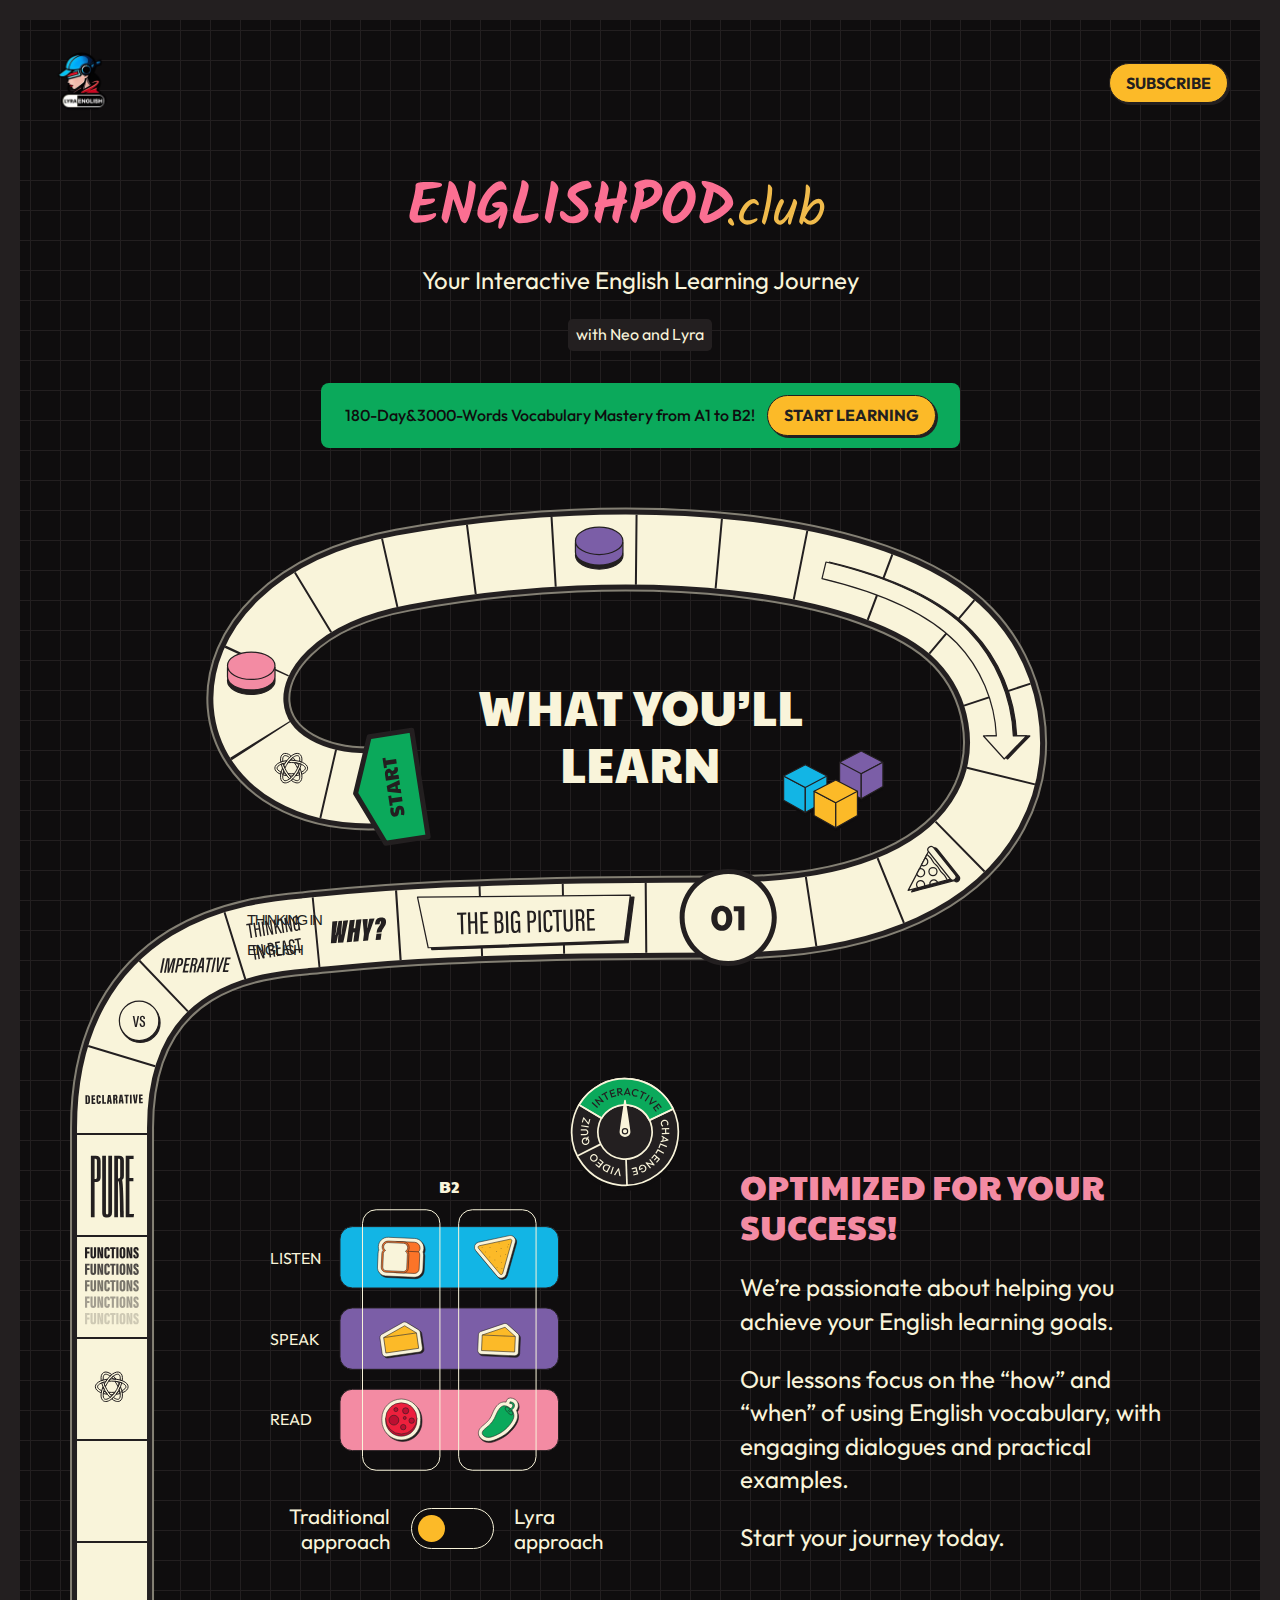
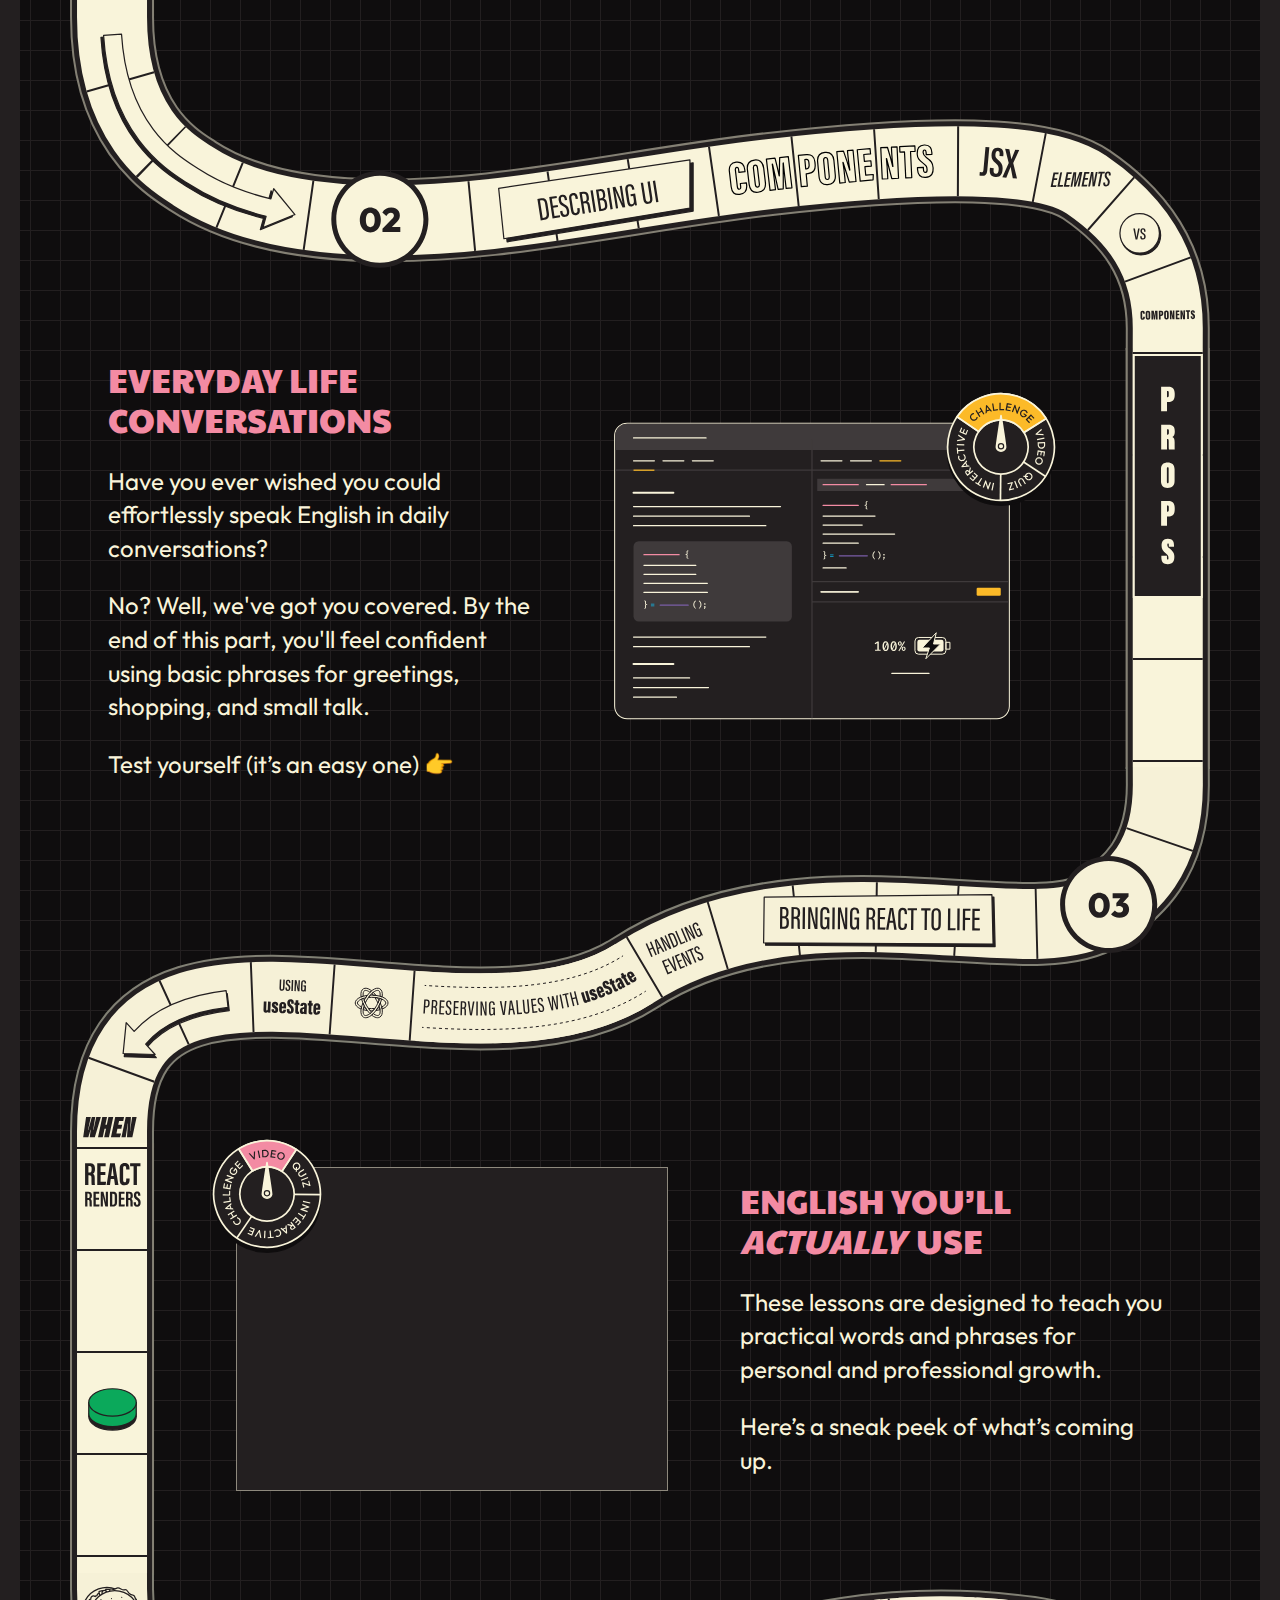
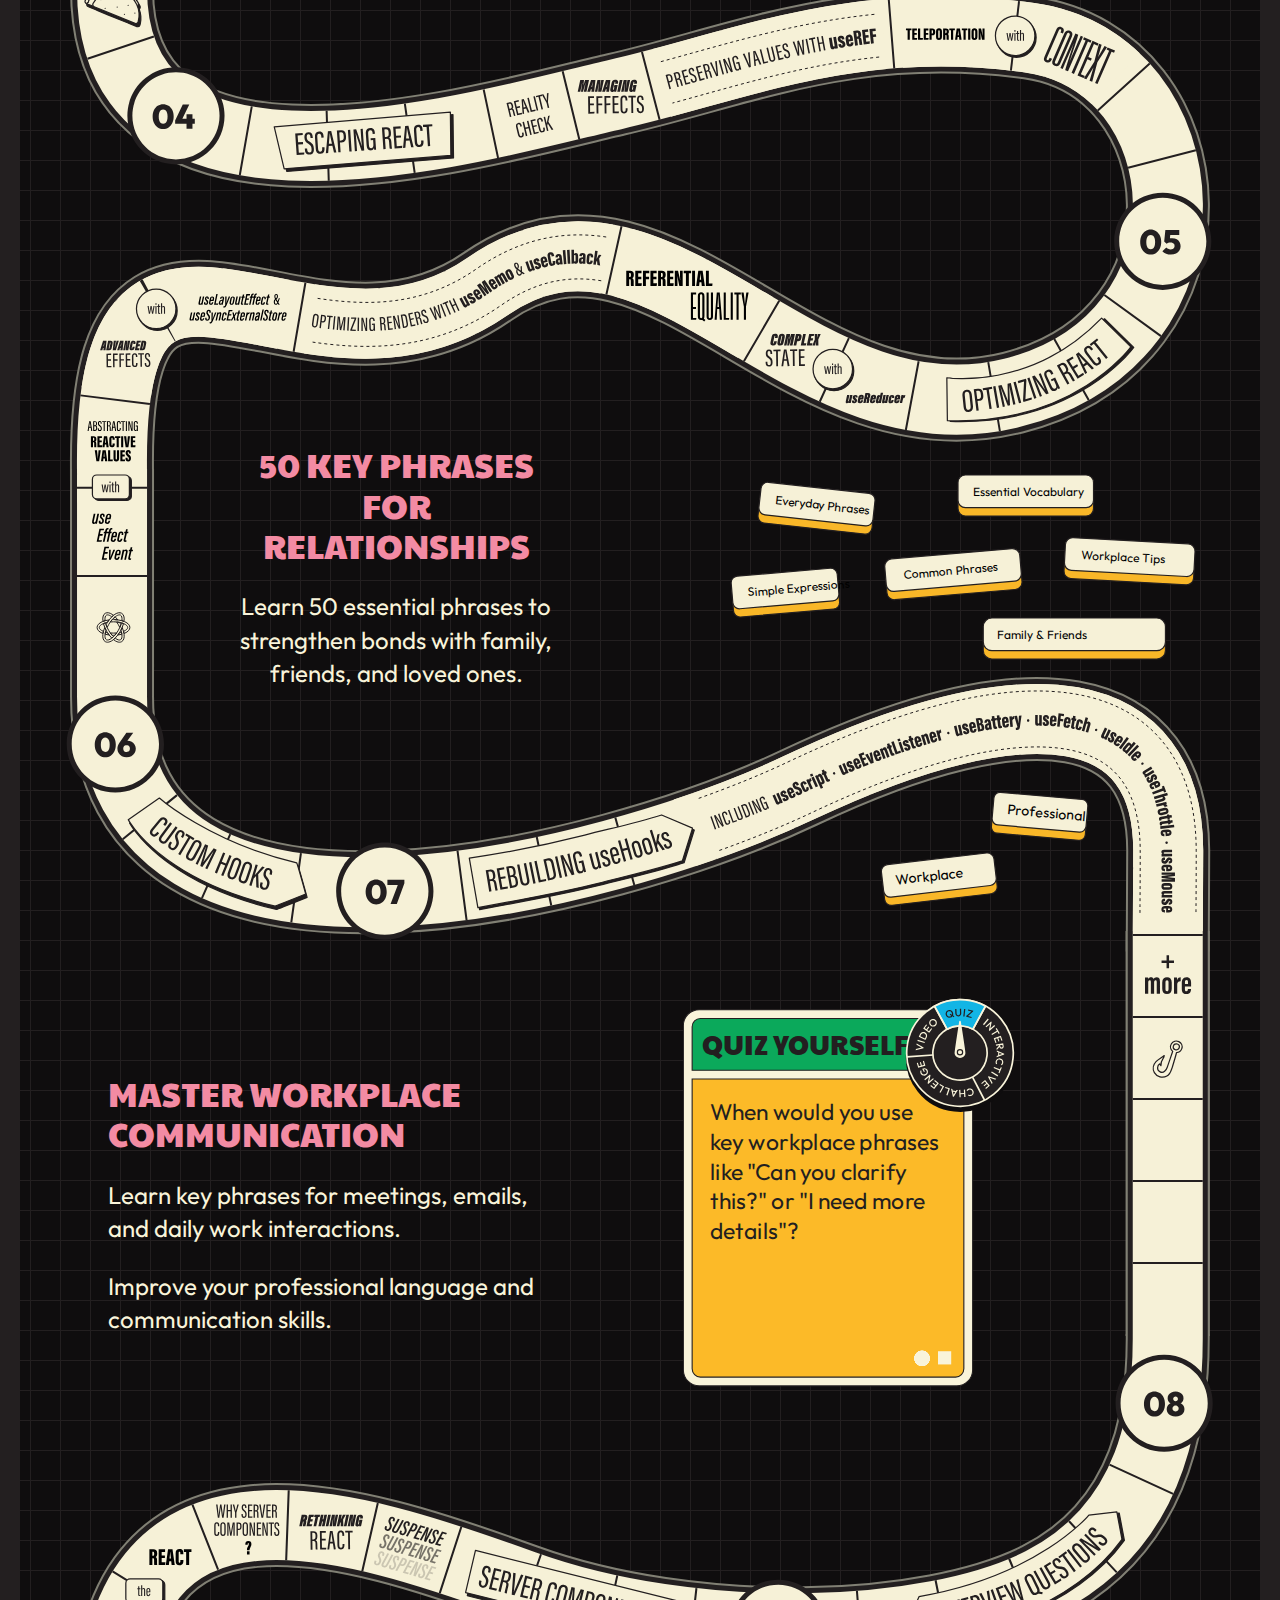
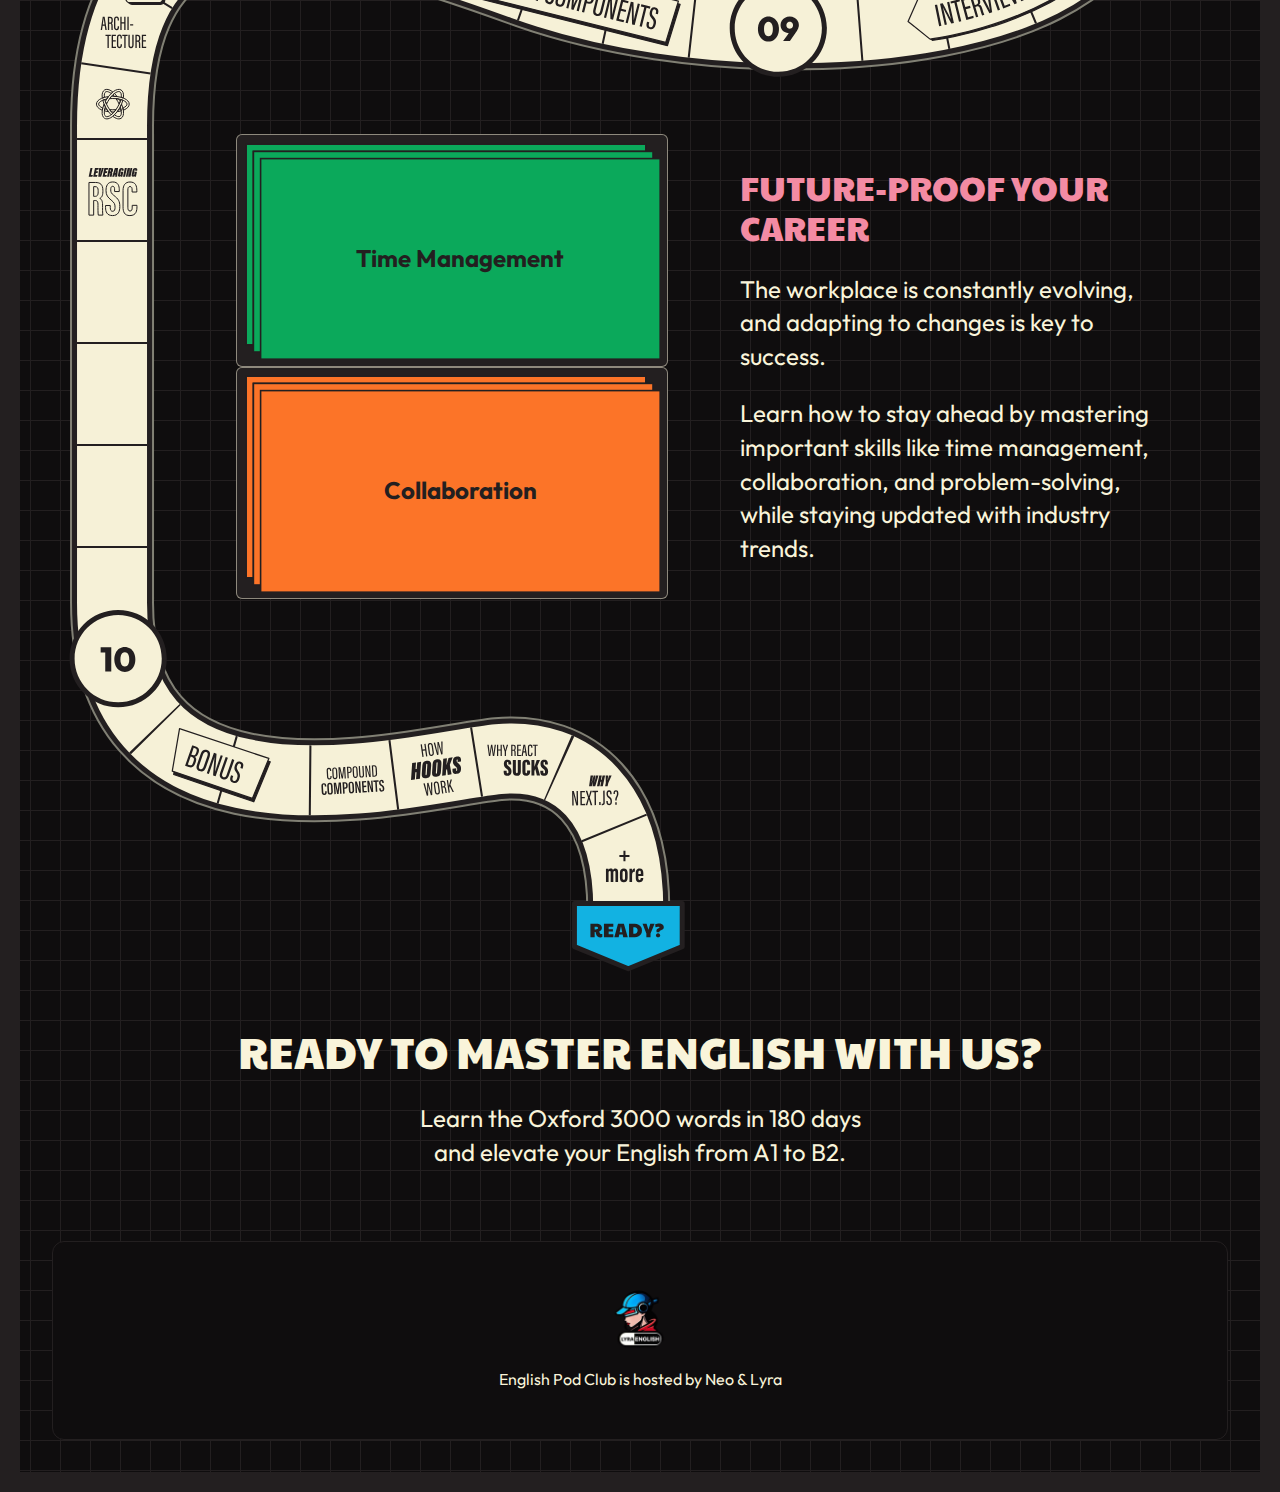
==== index.html @ ef5af6c0 "think in eng" ====
<!DOCTYPE html>
<html lang="en">

<head>
  <title>Oxford 3000 Words Learning Journey with Neo and Lyra</title>
  <meta charset="UTF-8">
  <meta name="viewport" content="width=device-width">
  <meta name="generator" content="Astro v2.10.7">
  <meta name="description"
    content="Learn the Oxford 3000 most common words through engaging storytelling with Neo and Lyra. From A1 to B2, master English through personal growth and relationship narratives.">
  <meta name="author" content="English Learning Podcast">
  <!-- Facebook / OG -->
  <meta property="og:type" content="website">
  <meta property="og:url" content="https://englishpod.club/">
  <meta property="og:title" content="Oxford 3000 Words Journey - English Learning Podcast">
  <meta property="og:description"
    content="Embark on a 180-day English learning adventure. Master vocabulary through captivating stories and dialogues.">
  <meta property="og:image" content="https://englishpod.club/og-image.jpg">
  <!-- Twitter -->
  <meta name="twitter:card" content="summary_large_image">
  <meta name="twitter:url" content="https://englishpod.club/">
  <meta name="twitter:title" content="Oxford 3000 Words Journey - English Learning Podcast">
  <meta name="twitter:description"
    content="Embark on a 180-day English learning adventure. Master vocabulary through captivating stories and dialogues.">
  <meta name="twitter:image" content="https://englishpod.club/og-image.jpg">
  <meta name="twitter:site" content="@NeoEHub">
  <meta name="twitter:creator" content="@NeoEHub">

  <link rel="icon" href="favicon.png">
  <link rel="canonical" href="index.html">

  <link rel="preload" href="fonts/outfit-v4-latin-regular.woff2" as="font" crossorigin="anonymous">
  <link rel="preload" href="fonts/outfit-v4-latin-500.woff2" as="font" crossorigin="anonymous">
  <link rel="preload" href="fonts/outfit-v4-latin-700.woff2" as="font" crossorigin="anonymous">
  <link rel="preload" href="fonts/outfit-v4-latin-900.woff2" as="font" crossorigin="anonymous">
  <link rel="preload" href="fonts/paytone-one-v16-latin-regular.woff2" as="font" crossorigin="anonymous">

  <script defer src="stats/js/script.js" data-api="/stats/api/event" data-domain="react.gg"></script>
  <script defer>
    !(function (e, t, n, s, u, a) {
      e.twq ||
        ((s = e.twq =
          function () {
            s.exe ? s.exe.apply(s, arguments) : s.queue.push(arguments);
          }),
          (s.version = "1.1"),
          (s.queue = []),
          (u = t.createElement(n)),
          (u.async = !0),
          (u.src = "https://static.ads-twitter.com/uwt.js"),
          (a = t.getElementsByTagName(n)[0]),
          a.parentNode.insertBefore(u, a));
    })(window, document, "script");
    twq("config", "oeora");
  </script>
  <script defer>
    !(function (f, b, e, v, n, t, s) {
      if (f.fbq) return;
      n = f.fbq = function () {
        n.callMethod
          ? n.callMethod.apply(n, arguments)
          : n.queue.push(arguments);
      };
      if (!f._fbq) f._fbq = n;
      n.push = n;
      n.loaded = !0;
      n.version = "2.0";
      n.queue = [];
      t = b.createElement(e);
      t.async = !0;
      t.src = v;
      s = b.getElementsByTagName(e)[0];
      s.parentNode.insertBefore(t, s);
    })(
      window,
      document,
      "script",
      "https://connect.facebook.net/en_US/fbevents.js"
    );
    fbq("init", "631271372233414");
    fbq("track", "PageView");
  </script>
  <noscript>
    <img height="1" width="1" style="display:none"
      src="https://www.facebook.com/tr?id=631271372233414&ev=PageView&noscript=1">
  </noscript>
  <link rel="stylesheet" href="_astro/404.0b585917.css" />
  <link rel="stylesheet" href="_astro/index.00b78e37.css" />
  <link rel="stylesheet" href="_astro/404.3850a71d.css" />
  <link rel="stylesheet" href="_astro/e.df83c7f0.css" />
  <link rel="stylesheet" href="_astro/e.76d4b0d1.css" />
  <link rel="stylesheet" href="_astro/e.aad53ff8.css" />
  <link rel="stylesheet" href="_astro/e.c73ecf5f.css" />
  <link rel="stylesheet" href="_astro/e.50eeb716.css" />
</head>

<body>

  <nav class="nav-main astro-LTBHV4OT">
    <a href="https://englishpod.club" class="logo podcast-logo image astro-LTBHV4OT astro-TVRURPNS">
      <img src="img/logo.png" width="62" height="62" alt="123" class="astro-TVRURPNS">
    </a>
    <a class="button small yellow astro-LTBHV4OT astro-VNZLVQNM"
      href="https://youtube.com/@daily_english_podcast?si=_vynfMmVRG-aw3g4">Subscribe</a>
  </nav>

  <header class="hero astro-IQQ5RAKT">
    <img src="img/englishpod-logo.svg" width="464" height="85" alt="English Pod Club" class="astro-IQQ5RAKT">
    <h1 class="astro-IQQ5RAKT">Your Interactive English Learning Journey</h1>
    <small class="byline astro-IQQ5RAKT">with Neo and Lyra</small>
    <div class="register astro-IQQ5RAKT">
      <small class="astro-IQQ5RAKT">180-Day&3000-Words Vocabulary Mastery from A1 to B2!</small>
      <a class="button small yellow astro-IQQ5RAKT astro-VNZLVQNM"
        href="https://youtube.com/@daily_english_podcast?si=_vynfMmVRG-aw3g4">Start Learning</a>
    </div>
  </header>


  <div class="floating-pieces astro-IQQ5RAKT">
    <div class="floater astro-IQQ5RAKT">
      <svg xmlns="http://www.w3.org/2000/svg" class="floating-piece astro-IQQ5RAKT astro-RBJA552N" viewBox="0 0 50 40">
        <g fill="var(--blue)" stroke="#231f20" stroke-linejoin="round" stroke-width="1.23" class="astro-RBJA552N">
          <path
            d="M48.75 26.05c0 7.13-10.63 12.9-23.75 12.9S1.25 33.18 1.25 26.05v-9.66S15.16 17.96 25 17.96s23.75-1.57 23.75-1.57v9.66Z"
            class="astro-RBJA552N"></path>
          <ellipse cx="25" cy="14.73" rx="23.75" ry="13.68" class="astro-RBJA552N"></ellipse>
        </g>
      </svg>
    </div>
    <div class="floater astro-IQQ5RAKT">
      <svg xmlns="http://www.w3.org/2000/svg" class="floating-piece astro-IQQ5RAKT astro-RBJA552N" viewBox="0 0 50 40">
        <g fill="var(--green)" stroke="#231f20" stroke-linejoin="round" stroke-width="1.23" class="astro-RBJA552N">
          <path
            d="M48.75 26.05c0 7.13-10.63 12.9-23.75 12.9S1.25 33.18 1.25 26.05v-9.66S15.16 17.96 25 17.96s23.75-1.57 23.75-1.57v9.66Z"
            class="astro-RBJA552N"></path>
          <ellipse cx="25" cy="14.73" rx="23.75" ry="13.68" class="astro-RBJA552N"></ellipse>
        </g>
      </svg>
    </div>
    <div class="floater astro-IQQ5RAKT">
      <svg xmlns="http://www.w3.org/2000/svg" class="floating-piece astro-IQQ5RAKT astro-RBJA552N" viewBox="0 0 50 40">
        <g fill="var(--yellow)" stroke="#231f20" stroke-linejoin="round" stroke-width="1.23" class="astro-RBJA552N">
          <path
            d="M48.75 26.05c0 7.13-10.63 12.9-23.75 12.9S1.25 33.18 1.25 26.05v-9.66S15.16 17.96 25 17.96s23.75-1.57 23.75-1.57v9.66Z"
            class="astro-RBJA552N"></path>
          <ellipse cx="25" cy="14.73" rx="23.75" ry="13.68" class="astro-RBJA552N"></ellipse>
        </g>
      </svg>
    </div>
    <div class="floater astro-IQQ5RAKT">
      <svg xmlns="http://www.w3.org/2000/svg" class="floating-piece astro-IQQ5RAKT astro-RBJA552N" viewBox="0 0 50 40">
        <g fill="var(--purple)" stroke="#231f20" stroke-linejoin="round" stroke-width="1.23" class="astro-RBJA552N">
          <path
            d="M48.75 26.05c0 7.13-10.63 12.9-23.75 12.9S1.25 33.18 1.25 26.05v-9.66S15.16 17.96 25 17.96s23.75-1.57 23.75-1.57v9.66Z"
            class="astro-RBJA552N"></path>
          <ellipse cx="25" cy="14.73" rx="23.75" ry="13.68" class="astro-RBJA552N"></ellipse>
        </g>
      </svg>
    </div>
    <div class="floater astro-IQQ5RAKT">
      <svg xmlns="http://www.w3.org/2000/svg" class="floating-piece astro-IQQ5RAKT astro-RBJA552N" viewBox="0 0 50 40">
        <g fill="var(--pink)" stroke="#231f20" stroke-linejoin="round" stroke-width="1.23" class="astro-RBJA552N">
          <path
            d="M48.75 26.05c0 7.13-10.63 12.9-23.75 12.9S1.25 33.18 1.25 26.05v-9.66S15.16 17.96 25 17.96s23.75-1.57 23.75-1.57v9.66Z"
            class="astro-RBJA552N"></path>
          <ellipse cx="25" cy="14.73" rx="23.75" ry="13.68" class="astro-RBJA552N"></ellipse>
        </g>
      </svg>
    </div>
    <div class="floater astro-IQQ5RAKT">
      <svg xmlns="http://www.w3.org/2000/svg" class="floating-piece astro-IQQ5RAKT astro-RBJA552N" viewBox="0 0 50 40">
        <g fill="var(--orange)" stroke="#231f20" stroke-linejoin="round" stroke-width="1.23" class="astro-RBJA552N">
          <path
            d="M48.75 26.05c0 7.13-10.63 12.9-23.75 12.9S1.25 33.18 1.25 26.05v-9.66S15.16 17.96 25 17.96s23.75-1.57 23.75-1.57v9.66Z"
            class="astro-RBJA552N"></path>
          <ellipse cx="25" cy="14.73" rx="23.75" ry="13.68" class="astro-RBJA552N"></ellipse>
        </g>
      </svg>
    </div>
  </div>
  
  <section class="board-game astro-SZDJJ2GI">
    <div class="board-section board-01 astro-SZDJJ2GI">
      <svg xmlns="http://www.w3.org/2000/svg" viewBox="0 0 1166 716" role="img"
        aria-labelledby="board-01-title board-01-desc">
        <g class="beige_stroke">
          <path fill="none" stroke="#848074" stroke-miterlimit="10" stroke-width="84"
            d="M55.02 678.9v-10.02c0-179 147-190.61 193.6-194.65 46.6-4.04 123.39-15.83 422-15.83s317.66-194.63 235.24-280.28c-82.42-85.66-330.6-109.35-559.81-67.08-219.92 40.55-194.35 246.89 7.09 214.89" />
        </g>
        <g class="charcoal_outline">
          <path fill="none" stroke="#231f20" stroke-miterlimit="10" stroke-width="80"
            d="M55.02 678.9v-10.02c0-179 147-190.61 193.6-194.65 46.6-4.04 123.39-15.83 422-15.83s317.66-194.63 235.24-280.28c-82.42-85.66-330.6-109.35-559.81-67.08-219.92 40.55-194.35 246.89 7.09 214.89" />
        </g>
        <g class="beige_path">
          <path fill="none" stroke="#f9f4da" stroke-miterlimit="10" stroke-width="70"
            d="M55.02 678.9v-10.02c0-179 147-190.61 193.6-194.65 46.6-4.04 123.39-15.83 422-15.83s317.66-194.63 235.24-280.28c-82.42-85.66-330.6-109.35-559.81-67.08-219.92 40.55-194.35 246.89 7.09 214.89" />
        </g>
        <g class="game_lines">
          <g fill="none" stroke="#231f20" stroke-miterlimit="10" stroke-width="70">
            <path d="M55.02 678.9v-1" />
            <path stroke-dasharray="0 0 2.01 80.58"
              d="M64.38 598.18c33.09-111.66 144.74-120.52 184.24-123.95 46.6-4.04 123.39-15.83 422-15.83s317.66-194.63 235.24-280.28c-82.42-85.66-330.6-109.35-559.81-67.08-203.92 37.6-196.77 217.76-34.04 218.25" />
            <path d="M352.15 326.09c.33-.05.66-.1.99-.16" />
          </g>
        </g>
        <g class="game_stuff">
          <path fill="#0ba95b" stroke="#231f20" stroke-linejoin="round" stroke-width="5"
            d="m328.66 384.25-30.05-49.89 13.59-56.64 42.54-6.57 16.46 106.53-42.54 6.57z" />
          <g class="game-piece">
            <g class="shadow">
              <ellipse cx="194.25" cy="221.75" fill="#231f20" stroke="#231f20" stroke-linejoin="round"
                stroke-width="1.23" rx="23.75" ry="13.68" />
            </g>
            <g class="body" fill="#f38ba3" stroke="#231f20" stroke-linejoin="round" stroke-width="1.23">
              <path
                d="M218 218.07c0 7.13-10.63 12.9-23.75 12.9s-23.75-5.78-23.75-12.9v-9.66s13.91 1.57 23.75 1.57 23.75-1.57 23.75-1.57v9.66Z" />
              <ellipse cx="194.25" cy="206.75" rx="23.75" ry="13.68" />
            </g>
          </g>
          <g class="game-piece-2">
            <g class="shadow-2">
              <ellipse cx="542.24" cy="96.36" fill="#231f20" stroke="#231f20" stroke-linejoin="round"
                stroke-width="1.23" rx="23.75" ry="13.68" />
            </g>
            <g class="body-2" fill="#7b5ea7" stroke="#231f20" stroke-linejoin="round" stroke-width="1.23">
              <path
                d="M565.93 93.22c0 7.13-10.63 12.9-23.75 12.9s-23.75-5.78-23.75-12.9v-9.66s13.91 1.57 23.75 1.57 23.75-1.57 23.75-1.57v9.66Z" />
              <ellipse cx="542.18" cy="81.9" rx="23.75" ry="13.68" />
            </g>
          </g>
          <g fill="#231f20">
            <path
              d="m346.97 356.22-3.12-.51c.27-1.39.33-2.6.17-3.63-.09-.56-.22-.96-.39-1.21-.17-.24-.4-.34-.66-.3-.18.03-.33.12-.44.28-.11.16-.22.46-.32.91s-.21 1.11-.32 1.99c-.15 1.08-.53 1.96-1.14 2.64a3.74 3.74 0 0 1-2.27 1.23c-1.41.21-2.54-.09-3.4-.9-.86-.82-1.41-2.01-1.65-3.58-.12-.82-.16-1.64-.11-2.45.05-.82.2-1.56.44-2.22l3.05.59c-.13.75-.21 1.4-.24 1.95s0 1.07.07 1.57c.13.84.42 1.23.88 1.16.23-.04.4-.2.52-.5s.23-.89.34-1.79c.15-1.4.54-2.5 1.17-3.3.63-.8 1.46-1.28 2.48-1.44 1.42-.22 2.58.08 3.48.88.9.8 1.49 2.11 1.76 3.91.27 1.8.17 3.37-.3 4.71ZM335.27 343.81l.42 2.74-2.91.44-1.52-9.95 2.91-.44.42 2.74 10.27-1.57.68 4.47-10.27 1.57ZM330.6 332.75l-.89-5.83 12.61-5.82.69 4.5-2.45.88.52 3.41 2.62.17.66 4.31-13.74-1.63Zm7.66-5.44-5.58 2.12 5.97.42-.39-2.55ZM338.25 314.72l-1.9.78.14.9 5-.76.64 4.2-13.19 2.01-.89-5.81c-.17-1.1-.15-2.09.05-2.98s.56-1.61 1.07-2.15c.52-.55 1.16-.88 1.93-1 .86-.13 1.61-.03 2.25.29.65.33 1.22.9 1.72 1.71.47-.16.9-.33 1.28-.51.46-.23.77-.49.92-.79s.19-.7.11-1.21c-.03-.18-.1-.46-.21-.83l3.12-.48c.32.57.53 1.14.61 1.71.37 2.4-.52 4.04-2.66 4.92Zm-4.56 1.36c-.14-.95-.35-1.6-.62-1.96-.27-.36-.66-.5-1.17-.42-.43.07-.73.28-.88.62s-.17.87-.07 1.56l.2 1.32 2.65-.4-.11-.73ZM329.5 305.97l.42 2.74-2.91.44-1.52-9.95 2.91-.44.42 2.74 10.27-1.57.68 4.47-10.27 1.57Z" />
          </g>
          <g stroke-linejoin="round" stroke-width="1.23">
            <g fill="#0f0d0e" stroke="#0f0d0e">
              <path d="m727.54 320.98 20.76 11.03v23.94l-20.76-11.81v-23.16z" />
              <path
                d="m748.3 310.17-20.76 10.81 20.76 11.03 20.75-11.03-20.75-10.81zM769.05 320.98v23.16l-20.75 11.81v-23.94l20.75-11.03z" />
            </g>
            <g fill="#12b5e5" stroke="#231f20">
              <path d="m726.62 317.01 21.68 11.52v25.01l-21.68-12.34v-24.19z" />
              <path
                d="m748.3 305.72-21.68 11.29 21.68 11.52 21.67-11.52-21.67-11.29zM769.97 317.01v24.19l-21.67 12.34v-25.01l21.67-11.52z" />
            </g>
          </g>
          <g stroke-linejoin="round" stroke-width="1.23">
            <g fill="#0f0d0e" stroke="#0f0d0e">
              <path d="m783.48 307.27 20.76 11.02v23.95l-20.76-11.81v-23.16z" />
              <path
                d="m804.24 296.45-20.76 10.82 20.76 11.02 20.75-11.02-20.75-10.82zM824.99 307.27v23.16l-20.75 11.81v-23.95l20.75-11.02z" />
            </g>
            <g fill="#7b5ea7" stroke="#231f20">
              <path
                d="m782.56 303.3 21.68 11.52v25l-21.68-12.33V303.3zM804.24 292l-21.68 11.3 21.68 11.52 21.67-11.52-21.67-11.3z" />
              <path d="M825.91 303.3v24.19l-21.67 12.33v-25l21.67-11.52z" />
            </g>
          </g>
          <g stroke-linejoin="round" stroke-width="1.23">
            <g fill="#0f0d0e" stroke="#0f0d0e">
              <path
                d="m758.02 336.22 20.75 11.02v23.95l-20.75-11.81v-23.16zM778.77 325.4l-20.75 10.82 20.75 11.02 20.75-11.02-20.75-10.82z" />
              <path d="M799.52 336.22v23.16l-20.75 11.81v-23.95l20.75-11.02z" />
            </g>
            <g fill="#fcba28" stroke="#231f20">
              <path d="m757.09 332.25 21.68 11.51v25.01l-21.68-12.33v-24.19z" />
              <path
                d="m778.77 320.95-21.68 11.3 21.68 11.51 21.68-11.51-21.68-11.3zM800.45 332.25v24.19l-21.68 12.33v-25.01l21.68-11.51z" />
            </g>
          </g>
          <g stroke="#231f20" stroke-linejoin="round" stroke-width="1.23">
            <path fill="#231f20"
              d="m901.97 417.38-21.74-27.28a3.22 3.22 0 0 0-4.54-.51c-1.33 1.06-1.58 2.94-.66 4.32l-3.01 5.85-7.1 13.56-1.63 3.11-8.62 16.47 9.85-2.64 6.03-1.61 5.79-1.55 20.77-5.49a3.234 3.234 0 0 0 4.36.32 3.22 3.22 0 0 0 .51-4.54Z" />
            <g fill="#f9f4da">
              <path d="m868.49 398.32 4.39-8.52 23.61 29.62-9.36 2.41-18.64-23.51z" />
              <rect width="41.35" height="6.47" x="864.37" y="401.09" rx="3.23" ry="3.23"
                transform="rotate(51.45 884.985 404.257)" />
              <path
                d="m851.14 431.46 38.42-10.29.06-.03s.01 0 .02-.01l.04-.02c.01 0 .01-.01.02-.02l.03-.02.02-.02s.02-.01.03-.02c0-.01.01-.01.02-.02 0 0 .02-.02.02-.03l.02-.02s.01-.02.02-.03c0 0 0-.02.01-.02 0 0 .01-.02.02-.03 0-.01 0-.02.01-.03 0 0 0-.02.01-.03v-.03s.02-.02.02-.04v-.01a.61.61 0 0 0-.06-.4l-.83-1.67c-.81-1.63-1.95-3.07-3.36-4.22a13.28 13.28 0 0 1-3.51-4.4c-.81-1.63-1.95-3.07-3.36-4.22a13.28 13.28 0 0 1-3.51-4.4c-.81-1.63-1.95-3.07-3.36-4.22l-1.42-1.17a.621.621 0 0 0-.39-.14h-.2s-.02 0-.03.01c-.01 0-.02 0-.03.01s-.02.01-.03.02c-.01 0-.02 0-.02.01s-.02.01-.03.02l-.02.02-.03.02-.02.02-.03.03s-.01 0-.01.01c-.01.02-.03.03-.04.05l-18.47 35.29Z" />
              <circle cx="875.97" cy="412.59" r="4.04" />
              <path
                d="M879.94 422.45a4.04 4.04 0 0 0-5.68-.64c-1.2.95-1.69 2.45-1.44 3.85l7.75-2.07c-.15-.4-.34-.79-.62-1.14ZM866.74 423.21c-1.39-1.75-3.94-2.03-5.68-.64s-2.03 3.94-.64 5.68c.17.22.36.41.57.58l6.38-1.71c.47-1.28.29-2.77-.62-3.91ZM866.11 416.89a4.04 4.04 0 0 0 .64-5.68 4.043 4.043 0 0 0-4.3-1.35l-2.69 5.13c.15.44.36.88.67 1.26a4.04 4.04 0 0 0 5.68.64ZM868.16 398.95l-3.71 7.08c1.43.99 3.38.99 4.81-.15a4.04 4.04 0 0 0 .64-5.68c-.47-.59-1.08-1-1.74-1.25Z" />
            </g>
          </g>
          <g class="number">
            <g>
              <circle cx="671.19" cy="458.49" r="46.08" fill="#f9f4da" />
              <path fill="#231f20"
                d="M671.19 414.92c24.07 0 43.58 19.51 43.58 43.58s-19.51 43.58-43.58 43.58-43.58-19.51-43.58-43.58 19.51-43.58 43.58-43.58m0-5c-26.79 0-48.58 21.79-48.58 48.58s21.79 48.58 48.58 48.58 48.58-21.79 48.58-48.58-21.79-48.58-48.58-48.58Z" />
            </g>
            <g fill="#231f20">
              <path
                d="M664.84 471.74c-2.02 0-3.83-.53-5.43-1.6s-2.86-2.54-3.76-4.43c-.91-1.88-1.36-4.05-1.36-6.51s.45-4.61 1.35-6.47c.9-1.86 2.14-3.32 3.73-4.38 1.59-1.06 3.38-1.58 5.38-1.58s3.87.53 5.47 1.58c1.6 1.06 2.85 2.52 3.75 4.39.9 1.87 1.35 4.04 1.35 6.49s-.45 4.65-1.35 6.52c-.9 1.87-2.14 3.34-3.73 4.39-1.59 1.06-3.38 1.58-5.38 1.58Zm-.03-5.31c.91 0 1.69-.27 2.35-.8.66-.53 1.16-1.35 1.52-2.44s.53-2.41.53-3.95-.18-2.82-.53-3.9c-.35-1.08-.86-1.89-1.52-2.44s-1.45-.82-2.38-.82-1.69.27-2.35.8c-.66.53-1.16 1.33-1.52 2.4-.35 1.07-.53 2.37-.53 3.92s.18 2.86.53 3.95c.35 1.09.86 1.91 1.52 2.45.66.54 1.45.82 2.38.82ZM676.76 452.25v-5.08h10.29v5.08h-10.29Zm4.6 19.08v-24.15h6.03v24.15h-6.03Z" />
            </g>
          </g>
          <g>
            <path fill="#231f20" stroke="#231f20" stroke-linejoin="round" stroke-width="1.23"
              d="m571.14 483.62-196.3 7.11-10.68-50.6 212.83-1.97-5.85 45.46z" />
            <path fill="#f9f4da" stroke="#231f20" stroke-linejoin="round" stroke-width="1.23"
              d="m567.49 481.64-196.29 7.11-10.69-50.59 212.84-1.98-5.86 45.46z" />
            <g fill="#231f20">
              <path
                d="m403.58 455.76-3.51.1-.06-2.14 9.32-.26.06 2.14-3.49.1.55 19.57-2.31.06-.55-19.57ZM410.84 453.41l2.31-.06.25 9 4.52-.13-.25-9 2.31-.06.61 21.71-2.31.06-.3-10.59-4.52.13.3 10.59-2.31.06-.61-21.71ZM430.67 464.07l-4.87.14.23 8.39 5.53-.15-.25 2.13-7.53.21-.61-21.71 7.46-.21.06 2.14-5.15.14.19 6.94 4.87-.14.06 2.12ZM437.29 452.68l3.78-.11c3.37-.09 4.69 1.64 4.77 4.59l.03.98c.09 3.05-.82 4.01-1.89 4.45 1.19.34 2.5 1.33 2.58 4.29l.04 1.6c.11 3.78-1.15 5.7-4.85 5.8l-3.85.11-.61-21.71Zm3.94 9.08c1.94-.05 2.51-.86 2.44-3.38l-.03-.97c-.06-1.97-.81-2.92-2.67-2.87l-1.37.04.2 7.23 1.43-.04Zm-1.13 10.62 1.4-.04c2.33-.06 2.88-1.2 2.81-3.84l-.04-1.5c-.07-2.37-.92-3.36-3.01-3.3l-1.39.04.24 8.65ZM450.95 452.29l.61 21.71-2.31.06-.61-21.71 2.31-.06ZM463.44 473.67l-1.83.05c-.07-.35-.17-1.39-.19-1.88-.5 1.62-1.72 2.22-3.13 2.26-3 .08-4.05-2.11-4.15-5.58l-.3-10.86c-.1-3.56 1.28-5.78 4.48-5.87 3.79-.11 4.55 2.55 4.63 5.31l.02.55-2.31.06-.02-.61c-.04-1.52-.27-3.27-2.27-3.21-1.51.04-2.24 1.02-2.17 3.49l.31 11.19c.06 2.14.66 3.49 2.24 3.45 1.99-.06 2.28-1.9 2.2-4.67l-.1-3.46-2.41.07-.06-2.02 4.74-.13.33 11.87ZM470.16 451.76l3.97-.11c3.23-.09 4.81 1.5 4.91 5.01l.04 1.32c.09 3.26-.82 5.7-4.76 5.81l-1.5.04.27 9.58-2.31.06-.61-21.71Zm2.6 10.12 1.29-.04c2.46-.07 2.78-1.59 2.71-3.85l-.03-1.16c-.05-1.76-.48-3.29-2.71-3.22l-1.49.04.23 8.23ZM483.52 451.39l.61 21.71-2.31.06-.61-21.71 2.31-.06ZM495.5 466.55l.02.74c.08 2.76-.33 5.8-4.26 5.91-3.76.1-4.48-2.54-4.57-5.73l-.31-11.04c-.1-3.47 1.34-5.43 4.28-5.52 3.64-.1 4.37 2.47 4.45 5.31l.02.85-2.35.07-.03-1.02c-.05-1.72-.36-3.14-2.07-3.09-1.63.05-2 1.35-1.95 3.26l.31 11.27c.06 2.18.58 3.6 2.21 3.55 1.69-.05 1.96-1.53 1.9-3.57l-.03-.91 2.36-.07ZM499.17 453.09l-3.51.1-.06-2.14 9.32-.26.06 2.14-3.49.1.55 19.57-2.31.06-.55-19.57ZM508.63 450.69l.47 16.88c.05 1.79.71 3 2.34 2.95 1.66-.05 2.2-1.22 2.14-3.06l-.47-16.89 2.33-.06.47 16.81c.09 3.36-1.36 5.23-4.46 5.32-3.01.08-4.57-1.56-4.66-5.01l-.47-16.86 2.31-.06ZM521.19 461.92l.28 10.14-2.31.06-.61-21.71 3.79-.11c3.26-.09 4.91 1.27 5.01 4.86l.03.99c.08 2.95-.92 4.19-2.08 4.63 1.39.47 2.06 1.49 2.14 4.4.05 1.86.12 5.33.4 6.69l-2.25.06c-.31-1.34-.37-5-.41-6.52-.08-2.81-.5-3.6-2.65-3.54l-1.34.04Zm-.05-1.96 1.42-.04c2.06-.06 2.57-1.27 2.51-3.59l-.03-.96c-.06-1.98-.63-3.16-2.8-3.1l-1.31.04.21 7.65ZM537.28 461.09l-4.87.14.23 8.39 5.53-.15-.25 2.13-7.53.21-.61-21.71 7.46-.21.06 2.14-5.15.14.19 6.94 4.87-.14.06 2.12Z" />
            </g>
          </g>
          <!-- THINGING IN ENGLISH -->
          <g fill="#231f20">
            <path
              d="m191.7 466.07-2.31.36-.22-1.41 6.12-.96.22 1.41-2.3.36 2.01 12.86-1.52.24-2.01-12.86ZM196.29 463.91l1.52-.24.93 5.92 2.97-.46-.93-5.92 1.52-.24 2.23 14.27-1.52.24-1.09-6.96-2.97.46 1.09 6.96-1.52.24-2.23-14.27ZM205.92 462.4l2.23 14.27-1.52.24-2.23-14.27 1.52-.24ZM210.27 476.34l-2.23-14.27 1.81-.28c1.18 2.52 4.34 9.69 4.75 10.82h.03c-.38-1.91-.72-3.92-1.09-6.24l-.79-5.03 1.43-.22 2.23 14.27-1.75.27c-1.18-2.56-4.45-10.09-4.9-11.19h-.02c.36 1.71.76 3.98 1.16 6.56l.8 5.09-1.44.23ZM216.3 460.77l1.5-.23 1.08 6.88h.02c.38-1.43 1.39-5.11 1.98-7.36l1.67-.26-1.84 6.09 4.32 8.14-1.65.26-3.43-6.65-.69 2.15.79 5.02-1.5.23-2.23-14.27ZM225.06 459.4l2.23 14.27-1.52.24-2.23-14.27 1.52-.24ZM229.4 473.34l-2.23-14.27 1.81-.28c1.18 2.52 4.34 9.69 4.75 10.82h.03c-.38-1.91-.72-3.92-1.08-6.24l-.79-5.03 1.43-.22 2.23 14.27-1.75.27c-1.18-2.56-4.45-10.09-4.9-11.19h-.02c.36 1.71.76 3.98 1.16 6.56l.8 5.09-1.44.23ZM243.37 471.16l-1.21.19c-.08-.23-.23-.9-.29-1.22-.19 1.12-.95 1.61-1.88 1.75-1.97.31-2.85-1.05-3.21-3.33l-1.12-7.14c-.37-2.34.35-3.92 2.46-4.25 2.49-.39 3.22 1.3 3.5 3.11l.06.36-1.52.24-.06-.4c-.16-1-.46-2.13-1.77-1.92-.99.16-1.39.86-1.14 2.48l1.15 7.35c.22 1.4.73 2.25 1.77 2.08 1.31-.21 1.34-1.45 1.06-3.27l-.36-2.27-1.58.25-.21-1.33 3.12-.49 1.22 7.8ZM197.19 486.34l2.23 14.27-1.52.24-2.23-14.27 1.52-.24ZM201.54 500.28l-2.23-14.27 1.81-.28c1.18 2.52 4.34 9.69 4.75 10.82h.03c-.38-1.91-.72-3.92-1.09-6.24l-.79-5.03 1.43-.22 2.23 14.27-1.75.27c-1.18-2.56-4.45-10.09-4.9-11.19h-.02c.36 1.71.76 3.98 1.16 6.56l.8 5.09-1.44.23ZM213.17 491.63l1.04 6.66-1.52.24-2.23-14.27 2.49-.39c2.14-.34 3.34.42 3.71 2.78l.1.65c.3 1.94-.25 2.84-.98 3.23.96.19 1.49.81 1.79 2.72.19 1.22.53 3.5.83 4.38l-1.48.23c-.32-.86-.67-3.26-.82-4.26-.29-1.85-.63-2.33-2.05-2.11l-.88.14Zm-.2-1.29.93-.15c1.36-.21 1.59-1.05 1.35-2.58l-.1-.63c-.2-1.3-.68-2.03-2.11-1.8l-.86.13.79 5.03ZM223.71 489.73l-3.2.5.86 5.51 3.63-.57v1.43l-4.93.77-2.23-14.27 4.9-.77.22 1.41-3.38.53.71 4.56 3.2-.5.22 1.4ZM227.14 491.6l.03 4.66-1.54.24.11-14.64 2.16-.34 4.67 13.89-1.59.25-1.45-4.44-2.4.38Zm1.99-1.74c-.99-3.06-1.73-5.44-2.08-6.76h-.06c.12 1.12.11 4.41.14 7.08l2-.31ZM238.69 490.26l.08.48c.28 1.81.27 3.85-2.31 4.26-2.47.39-3.17-1.3-3.5-3.39l-1.14-7.26c-.36-2.28.43-3.7 2.36-4 2.39-.38 3.09 1.26 3.38 3.13l.09.56-1.54.24-.11-.67c-.18-1.13-.5-2.04-1.63-1.87-1.07.17-1.21 1.06-1.01 2.32l1.16 7.41c.22 1.43.68 2.32 1.76 2.16 1.11-.17 1.16-1.17.95-2.52l-.09-.6 1.55-.24ZM239.98 481.08l-2.31.36-.22-1.41 6.12-.96.22 1.41-2.3.36 2.01 12.86-1.52.24-2.01-12.86Z" />
              <text x="190" y="466.07" font-family="Arial" font-size="15" letter-spacing="-0.1em">
                <tspan x="190" y="466.07">THINKING IN</tspan>
                <tspan x="190" y="496.07">ENGLISH</tspan>
              </text>
            </g>
          <g fill="#231f20">
            <path
              d="m107.78 499.32-2.88 14.48-1.89.03 2.88-14.48 1.89-.03ZM115.13 508.02c.51-2.54 1.11-5.37 1.48-6.98h-.02c-.82 2.48-2.91 8.42-4.41 12.67l-1.8.02c.23-3.74.57-10.05.76-12.64h-.04c-.3 1.69-.93 4.81-1.4 7.3l-1 5.36-1.77.02 2.88-14.48 2.87-.04c-.23 4.35-.42 8.64-.62 10.61h.02c.62-1.95 2.54-7.24 3.85-10.65l2.82-.04-2.88 14.48-1.86.03 1.12-5.66ZM120.75 499.15l2.61-.04c2.3-.03 3.21 1.38 2.79 3.71l-.18.99c-.41 2.26-1.32 3.44-4.04 3.47h-.91l-1.24 6.31-1.89.03 2.88-14.48Zm.59 6.56h.8c1.34-.03 1.67-.69 1.93-1.98l.17-.86c.24-1.2.22-2.17-1.11-2.15h-.81l-.98 5ZM131.91 506.62l-3.1.04-.99 5.1 3.71-.05-.59 1.75-5.38.07 2.88-14.48 5.17-.07-.35 1.74-3.28.04-.81 4.15 3.1-.04-.36 1.74ZM135.5 506.8l-1.31 6.62-1.89.03 2.88-14.48 2.58-.04c2.23-.03 3.21 1.22 2.77 3.54l-.15.82c-.38 1.98-1.19 2.53-2.01 2.76.67.41 1.1 1.15.66 3.29-.25 1.22-.63 3.15-.66 4.04l-1.88.03c.02-.9.41-2.76.74-4.46.31-1.63.06-2.14-1.12-2.13h-.61Zm.32-1.6h.54c1.39-.03 1.84-.45 2.11-2l.14-.81c.2-1.18 0-1.85-1.18-1.84h-.69l-.92 4.65ZM142.65 509.09l-1.41 4.23-1.99.03c.5-1.38 4.54-12.97 5.1-14.51l2.83-.04-.56 14.45-1.91.03.2-4.21-2.26.03Zm2.35-1.79c.14-2.46.27-5.25.38-6.75h-.07c-.29 1.2-1.28 4.32-2.06 6.77l1.76-.02ZM151.49 500.49l-2.23.03.35-1.76 6.36-.08-.35 1.76-2.23.03-2.52 12.73-1.89.03 2.52-12.73ZM158.94 498.64l-2.88 14.48-1.89.03 2.88-14.48 1.89-.03ZM159.69 513.07l.44-14.45 1.93-.03-.37 6.08c-.13 1.98-.33 4.96-.47 6.32h.04c.41-1.47 1.36-4.25 2.04-6.29l2.05-6.15 2.02-.03-5.31 14.52-2.37.03ZM172.01 506.08l-3.1.04-.99 5.1 3.71-.05-.59 1.75-5.38.07 2.88-14.48 5.17-.07-.35 1.74-3.28.04-.81 4.15 3.1-.04-.36 1.74Z" />
          </g>
          <g fill="#231f20">
            <path
              d="m28.42 636.28 2.07-.03c1.81-.02 2.44.79 2.46 2.6l.04 3.3c.02 1.51-.28 2.84-2.28 2.86l-2.19.03-.12-8.77Zm1.79 7.39h.33c.66-.01.76-.45.76-1.13l-.05-3.93c0-.65-.16-1-.8-.99h-.32l.08 6.04ZM38.05 641.04l-1.81.02.03 2.39 2.12-.03-.18 1.48-3.6.05-.12-8.77 3.59-.05.02 1.49-1.9.03.03 1.92 1.81-.02.02 1.48ZM43.87 641.98v.47c.02 1.11-.16 2.52-2.17 2.55-1.48.02-2.14-.76-2.16-2.38l-.06-4.3c-.02-1.52.73-2.34 2.13-2.36 1.85-.02 2.17 1.19 2.18 2.34v.55l-1.69.02v-.75c-.02-.48-.12-.73-.47-.72-.35 0-.46.24-.45.73l.06 4.64c0 .47.09.79.47.78.36 0 .47-.27.46-.83v-.73l1.7-.02ZM45.17 636.05l1.69-.02.1 7.29 2.12-.03-.13 1.48-3.66.05-.12-8.77ZM51.82 642.64l-.19 2.09-1.72.02 1.12-8.78 2.51-.03 1.39 8.75-1.75.02-.27-2.08h-1.09Zm.93-1.48c-.14-1.12-.34-2.82-.43-3.66h-.07c-.02.61-.2 2.59-.31 3.67h.8ZM57.85 640.84l.05 3.81-1.68.02-.12-8.77 2.19-.03c1.47-.02 2.2.62 2.22 2.15v.32c.02 1.25-.47 1.63-.85 1.81.55.26.81.65.83 1.88.01.85.02 2.13.1 2.59l-1.63.02c-.11-.39-.12-1.54-.14-2.65-.01-.99-.13-1.15-.77-1.15h-.2Zm-.01-1.33h.21c.56-.01.79-.19.78-1.01v-.42c-.01-.59-.14-.88-.76-.87h-.26l.03 2.3ZM63.58 642.49l-.19 2.09-1.72.02 1.12-8.78 2.51-.03 1.39 8.75-1.75.02-.27-2.08h-1.09Zm.93-1.49c-.14-1.12-.34-2.82-.43-3.66h-.07c-.02.61-.2 2.59-.31 3.67h.8ZM68.71 637.23l-1.28.02-.02-1.49 4.25-.06.02 1.49-1.29.02.1 7.28-1.68.02-.1-7.28ZM74.6 635.66l.12 8.77-1.68.02-.12-8.77 1.68-.02ZM77.33 644.39l-1.43-8.75 1.79-.02.36 3.24c.12 1.13.28 2.4.35 3.51h.07c.04-1.12.17-2.32.25-3.51l.23-3.26 1.76-.02-1.18 8.78-2.2.03ZM85.53 640.41l-1.81.02.03 2.39 2.12-.03-.18 1.49-3.6.05-.12-8.77 3.59-.05.02 1.49-1.9.03.03 1.92 1.81-.02.02 1.48Z" />
          </g>
          <g fill="#231f20">
            <path
              d="m273.86 484.33 1.48-21.83 5.09-.38c-.35 2.73-1.62 12.09-1.93 13.97l.29-.02c.69-3.41 1.92-9.73 2.74-14.03l3.66-.27c-.32 3.15-.78 10.17-1.13 13.75l.36-.03c.46-3.46 1.65-12.45 1.81-13.8l4.93-.37-4.85 22.08-5.42.4c.12-1.96.13-4.02.47-8.12l-.29.02c-.73 3.87-1.16 5.47-1.67 8.21l-5.54.41ZM292.72 461.22l5.06-.37-1.14 8.4 1.52-.11 1.14-8.4 5.12-.38-2.97 21.94-5.12.38 1.26-9.35-1.52.11-1.26 9.35-5.06.38 2.97-21.94ZM306.06 481.95l.77-5.86c.06-.46.1-1.28.06-1.77l-1.33-14.05 5.16-.38c-.2 2.62-.3 5.66-.58 8.91l.32-.02c.5-2.45 1.29-5.96 1.88-9.01l5.22-.39-5.37 15.1c-.16.47-.22.6-.28 1.06l-.86 6.03-4.99.37ZM319.6 473.67l.12-1.02c.32-2.24.92-3.36 2.73-5.91.89-1.24 1.34-2.19 1.46-3.56.05-.59-.03-.88-.39-.85-.45.03-.65.47-.8 1.95l-.1.89-4.67.35.09-.59c.43-2.97 1.09-5.98 5.79-6.33 4.35-.32 5.59 1.9 5.15 5.19-.32 2.31-.81 2.7-2.28 4.9-1.67 2.54-1.8 2.94-1.98 4.12l-.06.49-5.06.38Zm-.99 7.34.84-6.22 5.06-.38-.84 6.23-5.06.37Z" />
          </g>
          <g>
            <circle cx="83.31" cy="563.63" r="19.75" fill="#231f20" stroke="#231f20" stroke-linejoin="round"
              stroke-width="1.23" />
            <circle cx="82.11" cy="561.83" r="19.75" fill="#f9f4da" stroke="#231f20" stroke-linejoin="round"
              stroke-width="1.23" />
            <g fill="#231f20">
              <path
                d="M77.37 556.9c.33 1.86 1.31 7.18 1.55 9.26h.02c.17-1.89 1.29-7.26 1.62-9.26h1.55l-2.34 11.01h-1.76l-2.28-11.01h1.64ZM84.19 564.63v.48c0 1.07.42 1.64 1.21 1.64.84 0 1.17-.53 1.17-1.54 0-1.06-.31-1.57-1.57-2.4-1.47-.97-2.16-1.75-2.16-3.27 0-1.63.79-2.82 2.59-2.82 1.95 0 2.55 1.24 2.55 2.9v.5h-1.5v-.61c0-.94-.27-1.47-1.07-1.47-.73 0-1.03.51-1.03 1.36s.27 1.23 1.37 1.97c1.62 1.06 2.38 1.83 2.38 3.64 0 2-.9 3.06-2.79 3.06-2.16 0-2.7-1.43-2.7-2.95v-.5h1.56Z" />
            </g>
          </g>
          <g stroke="#231f20" stroke-linejoin="round" stroke-width="1.23">
            <path fill="#231f20"
              d="M959.64 276.95c-1.51-38.88-17.55-76.85-44.37-104.72-29.05-30.19-77.18-53.48-143.04-69.21l-3.95 16.54c61.76 14.76 108.35 37.05 134.74 64.47 23.81 24.74 38.1 58.41 39.61 92.94h-12.88l20.78 23 22.25-23h-13.14Z" />
            <path fill="#f9f4da"
              d="M956.36 276.95c-1.51-38.88-17.55-76.85-44.37-104.72-29.05-30.19-77.18-53.48-143.04-69.21L765 119.56c61.76 14.76 108.35 37.05 134.74 64.47 23.81 24.74 38.1 58.41 39.61 92.94h-12.88l20.78 23 22.25-23h-13.14Z" />
          </g>
          <g class="atom" fill="none" stroke="#231f20" stroke-miterlimit="10">
            <path
              d="M235.56 301.35c1.03.04 2.04.12 3.02.24-.86-1.14-1.77-2.18-2.7-3.1-.56.43-1.11.91-1.66 1.44.45.44.9.91 1.34 1.41ZM225.78 302.05c-.29-2.64.2-4.53 1.34-5.19.32-.19.71-.28 1.14-.28 1.09 0 2.49.59 4.03 1.71.09.07.18.13.27.2.55-.54 1.1-1.03 1.66-1.48a26.9 26.9 0 0 0-.63-.49c-2.92-2.14-5.6-2.69-7.56-1.56s-2.82 3.73-2.43 7.33c.03.26.06.52.1.79.67-.26 1.37-.49 2.11-.7-.01-.11-.03-.22-.04-.33ZM240.31 304.09c-.93-.19-1.91-.33-2.92-.42.6.84 1.17 1.73 1.71 2.67s1.03 1.88 1.46 2.82c.42-.92.79-1.84 1.09-2.74-.21-.39-.42-.78-.65-1.17-.23-.39-.46-.77-.69-1.15ZM234.22 314.79c-1.08 0-2.14-.05-3.17-.15.59.83 1.2 1.6 1.83 2.32.44.02.89.03 1.34.03s.9 0 1.34-.03c.63-.71 1.24-1.49 1.83-2.32-1.03.1-2.09.15-3.17.15ZM228.13 314.21c-.66-.13-1.29-.28-1.89-.46-.19.74-.33 1.46-.42 2.16 1.26.35 2.61.61 4.03.79-.6-.79-1.17-1.62-1.72-2.5ZM238.58 316.71c1.42-.18 2.77-.45 4.03-.79-.09-.7-.23-1.42-.42-2.16-.61.17-1.24.33-1.89.46-.55.87-1.13 1.71-1.72 2.5Z" />
            <path
              d="M242.41 294.96c-1.96-1.13-4.64-.58-7.56 1.56-.21.15-.42.32-.63.49-.56.45-1.11.94-1.66 1.48-.93.92-1.84 1.96-2.7 3.1-.6.79-1.17 1.62-1.72 2.5-.24.38-.47.76-.69 1.15-.23.39-.44.78-.65 1.17.31.9.67 1.82 1.09 2.74.43-.94.92-1.88 1.46-2.82.54-.94 1.11-1.83 1.71-2.67.59-.83 1.2-1.6 1.83-2.32.44-.5.89-.97 1.34-1.41.55-.53 1.1-1.01 1.66-1.44.09-.07.18-.14.27-.2 1.53-1.12 2.94-1.71 4.03-1.71.43 0 .82.09 1.14.28 1.14.66 1.63 2.55 1.34 5.19-.01.11-.03.22-.04.33.74.2 1.45.44 2.11.7.04-.27.08-.53.1-.79.39-3.59-.47-6.2-2.43-7.33Z" />
            <path
              d="M242.2 304.54c-.15.61-.34 1.24-.55 1.87-.31.9-.67 1.82-1.09 2.74-.43.94-.92 1.88-1.46 2.82-.54.94-1.11 1.83-1.71 2.67-.59.83-1.2 1.6-1.83 2.32-.44.5-.89.97-1.34 1.41-.55.53-1.1 1.01-1.66 1.44-.09.07-.18.14-.27.2-2.14 1.57-4.02 2.09-5.17 1.43-1.14-.66-1.63-2.55-1.34-5.19.01-.11.03-.22.04-.33.09-.7.23-1.42.42-2.16.15-.61.34-1.24.55-1.87-.48-.91-.92-1.83-1.3-2.74-.55 1.32-1 2.63-1.33 3.89-.19.74-.34 1.47-.45 2.18-.04.27-.08.53-.1.79-.39 3.59.47 6.2 2.43 7.33.66.38 1.41.57 2.22.57 1.58 0 3.41-.72 5.34-2.13.21-.15.42-.32.63-.49.56-.45 1.11-.94 1.66-1.48.93-.92 1.84-1.96 2.7-3.1.6-.79 1.17-1.62 1.72-2.5.24-.38.47-.76.69-1.15.23-.39.44-.78.65-1.17.48-.91.92-1.83 1.3-2.74.55-1.32 1-2.63 1.33-3.89-.65-.27-1.34-.51-2.08-.72Z" />
            <path
              d="M245.47 303.39c-.24-.11-.49-.21-.74-.31-.67-.26-1.37-.49-2.11-.7-1.26-.35-2.61-.61-4.03-.79-.98-.12-1.99-.21-3.02-.24-.44-.02-.89-.03-1.34-.03s-.9 0-1.34.03c-.63.71-1.24 1.49-1.83 2.32 1.03-.1 2.09-.15 3.17-.15s2.14.05 3.17.15c1.01.1 1.99.24 2.92.42.65.13 1.29.28 1.89.46.73.21 1.43.45 2.08.72.1.04.21.09.31.13 2.43 1.07 3.82 2.44 3.82 3.76s-1.39 2.69-3.82 3.76c-.1.04-.2.09-.31.13.19.74.34 1.47.45 2.18.25-.1.5-.2.74-.31 3.31-1.46 5.13-3.5 5.13-5.76s-1.82-4.31-5.13-5.76ZM232.88 316.95a27.54 27.54 0 0 1-1.83-2.32c-.6-.84-1.17-1.73-1.71-2.67s-1.03-1.88-1.46-2.82c-.42-.92-.79-1.84-1.09-2.74-.21-.63-.4-1.26-.55-1.87-.73.21-1.43.45-2.08.72.33 1.26.77 2.57 1.33 3.89.38.91.82 1.83 1.3 2.74.21.39.42.78.65 1.17.23.39.46.77.69 1.15.55.87 1.13 1.71 1.72 2.5.86 1.14 1.77 2.18 2.7 3.1.56-.43 1.11-.91 1.66-1.44-.45-.44-.9-.91-1.34-1.41Z" />
            <path
              d="M244.84 316.01c-.03-.26-.06-.52-.1-.79-.11-.71-.26-1.44-.45-2.18-.33-1.26-.77-2.57-1.33-3.89-.38.91-.82 1.83-1.3 2.74.21.63.4 1.26.55 1.87.19.74.33 1.46.42 2.16.01.11.03.22.04.33.29 2.64-.2 4.53-1.34 5.19-1.14.66-3.02.14-5.17-1.43-.09-.07-.18-.13-.27-.2-.55.54-1.1 1.03-1.66 1.48.21.17.42.33.63.49 1.93 1.41 3.75 2.13 5.34 2.13.81 0 1.56-.19 2.22-.57 1.96-1.13 2.82-3.73 2.43-7.33ZM225.82 302.38a20.064 20.064 0 0 0-2.85 1.01c-3.31 1.46-5.13 3.5-5.13 5.76s1.82 4.31 5.13 5.76c.24.11.49.21.74.31.11-.71.26-1.44.45-2.18-.1-.04-.21-.09-.31-.13-2.43-1.07-3.82-2.44-3.82-3.76s1.39-2.69 3.82-3.76c.1-.04.2-.09.31-.13.65-.27 1.34-.51 2.08-.72.61-.17 1.24-.33 1.89-.46.55-.87 1.13-1.71 1.72-2.5-1.42.18-2.77.45-4.03.79Z" />
          </g>
        </g>
      </svg>

      <h2 class="astro-SZDJJ2GI">What you’ll learn</h2>
    </div>

    <div class="board-section board-left astro-SZDJJ2GI">
      <div class="board-graphic astro-SZDJJ2GI">
        <svg xmlns="http://www.w3.org/2000/svg" viewBox="0 0 1166 716">
          <g class="beige_stroke">
            <path fill="none" stroke="#848074" stroke-miterlimit="10" stroke-width="84" d="M55.02-45.82v2963.28" />
          </g>
          <g class="charcoal_outline">
            <path fill="none" stroke="#231f20" stroke-miterlimit="10" stroke-width="80" d="M55.02-45.82v2963.28" />
          </g>
          <g class="beige_path">
            <path fill="none" stroke="#f9f4da" stroke-miterlimit="10" stroke-width="70" d="M55.02-45.82v2963.28" />
          </g>
          <g class="game_lines">
            <path fill="none" stroke="#231f20" stroke-dasharray="0 0 2 100" stroke-miterlimit="10" stroke-width="70"
              d="M55.02 5.07v2912.39" />
          </g>
        </svg>
        <svg xmlns="http://www.w3.org/2000/svg" viewBox="0 0 1166 716">
          <g class="beige_stroke">
            <path fill="none" stroke="#848074" stroke-miterlimit="10" stroke-width="84" d="M55.02-45.67v793.5" />
          </g>
          <g class="charcoal_outline">
            <path fill="none" stroke="#231f20" stroke-miterlimit="10" stroke-width="80" d="M55.02-45.67v793.5" />
          </g>
          <g class="beige_path">
            <path fill="none" stroke="#f9f4da" stroke-miterlimit="10" stroke-width="70" d="M55.02-45.67v793.5" />
          </g>
          <g class="game_lines">
            <path fill="none" stroke="#231f20" stroke-dasharray="0 0 2 100" stroke-miterlimit="10" stroke-width="70"
              d="M55.02 5.07v742.76" />
          </g>
          <g class="game_stuff">
            <g fill="#231f20">
              <path
                d="M33.89 27.8h4.94c3.2 0 4.79 1.69 4.79 5.11v15.78c0 3.38-1.27 5.41-4.93 5.41H37.6v35.17h-3.71V27.8Zm3.71 23.3h.6c1.41 0 1.7-.79 1.7-2.39V32.78c0-1.25-.29-2.05-1.53-2.05h-.78v20.38ZM48.94 27.8v56.87c0 1.12.34 1.72 1.19 1.72.89 0 1.17-.68 1.17-1.72V27.8h3.75v56.63c0 3.42-1.57 5.11-4.98 5.11s-4.86-1.63-4.86-5.14V27.8h3.73ZM60.96 53.3v35.97h-3.7V27.8h4.81c3.23 0 4.83 1.42 4.83 4.79v15.3c0 2.75-1.1 3.56-1.92 3.95 1.2.58 1.76 29.05 1.76 31.74 0 1.86-.03 4.67.13 5.69h-3.59c-.24-.87-.22-3.38-.22-5.84 0-2.17-.25-30.13-1.66-30.13h-.44Zm.01-2.92h.46c1.24 0 1.74-.39 1.74-2.19V32.66c0-1.29-.26-1.94-1.62-1.94h-.58v19.66ZM76.39 53.17h-3.97v32.85h4.66l-.44 3.26h-7.93V27.8h7.9v3.28h-4.18v18.83h3.97v3.26Z" />
            </g>
            <g>
              <g fill="#231f20">
                <path
                  d="M28.01 119.18h4.61v1.89h-2.47v2.53h2.33v1.89h-2.33v4.8h-2.14v-11.12ZM35.59 119.18v8.47c0 .65.2.99.69.99.52 0 .68-.39.68-.99v-8.47h2.16v8.33c0 1.97-.9 2.95-2.87 2.95s-2.8-.94-2.8-2.96v-8.31h2.15ZM40.39 130.3v-11.12h2.37c.35 1.36 1.47 6.39 1.56 6.88h.05c-.12-1.48-.19-3.5-.19-5.05v-1.83h1.99v11.12h-2.39c-.23-1.06-1.45-6.81-1.52-7.17h-.06c.08 1.31.15 3.52.15 5.27v1.9H40.4ZM52.82 126.67v.6c0 1.4-.26 3.19-2.81 3.19-1.88 0-2.7-1-2.7-3.05v-5.45c0-1.93.96-2.95 2.75-2.95 2.35 0 2.73 1.55 2.73 3v.7h-2.15v-.95c0-.61-.13-.92-.58-.92s-.58.29-.58.92v5.88c0 .59.1 1 .58 1s.6-.34.6-1.05v-.92h2.16ZM54.78 121.07h-1.62v-1.89h5.38v1.89h-1.63v9.23h-2.14v-9.23ZM61.44 119.18v11.12H59.3v-11.12h2.14ZM68.38 122.15v5.16c0 2.21-1.04 3.15-2.98 3.15s-2.79-.97-2.79-3.13v-5.24c0-2.15 1.18-3.08 2.89-3.08s2.88.92 2.88 3.14Zm-3.61-.24v5.68c0 .69.24 1.04.71 1.04s.72-.32.72-1.06v-5.69c0-.69-.19-1.05-.73-1.05-.46 0-.71.33-.71 1.07ZM69.53 130.3v-11.12h2.37c.35 1.36 1.47 6.39 1.56 6.88h.05c-.12-1.48-.19-3.5-.19-5.05v-1.83h1.99v11.12h-2.39c-.23-1.06-1.45-6.81-1.52-7.17h-.06c.08 1.31.15 3.52.15 5.27v1.9h-1.95ZM78.35 126.87v.77c0 .73.18 1.07.67 1.07s.61-.5.61-1.03c0-1.05-.2-1.35-1.33-2.3-1.25-1.06-1.9-1.69-1.9-3.33s.53-3.05 2.63-3.05c2.24 0 2.57 1.52 2.57 2.8v.64h-2.02v-.67c0-.67-.11-1.01-.53-1.01-.39 0-.52.34-.52.97 0 .67.12 1 1.04 1.72 1.63 1.28 2.22 2.01 2.22 3.84s-.59 3.18-2.8 3.18-2.73-1.28-2.73-2.93v-.67h2.09Z" />
              </g>
              <g opacity=".8">
                <g fill="#231f20">
                  <path
                    d="M28.01 135.65h4.61v1.89h-2.47v2.53h2.33v1.89h-2.33v4.8h-2.14v-11.12ZM35.59 135.65v8.47c0 .65.2.99.69.99.52 0 .68-.39.68-.99v-8.47h2.16v8.33c0 1.97-.9 2.95-2.87 2.95s-2.8-.94-2.8-2.96v-8.31h2.15ZM40.39 146.77v-11.12h2.37c.35 1.36 1.47 6.39 1.56 6.88h.05c-.12-1.48-.19-3.5-.19-5.05v-1.83h1.99v11.12h-2.39c-.23-1.06-1.45-6.81-1.52-7.17h-.06c.08 1.31.15 3.52.15 5.27v1.9H40.4ZM52.82 143.14v.6c0 1.4-.26 3.19-2.81 3.19-1.88 0-2.7-1-2.7-3.05v-5.45c0-1.93.96-2.95 2.75-2.95 2.35 0 2.73 1.55 2.73 3v.7h-2.15v-.95c0-.61-.13-.92-.58-.92s-.58.29-.58.92v5.88c0 .59.1 1 .58 1s.6-.34.6-1.05v-.92h2.16ZM54.78 137.54h-1.62v-1.89h5.38v1.89h-1.63v9.23h-2.14v-9.23ZM61.44 135.65v11.12H59.3v-11.12h2.14ZM68.38 138.63v5.16c0 2.21-1.04 3.15-2.98 3.15s-2.79-.97-2.79-3.13v-5.24c0-2.15 1.18-3.08 2.89-3.08s2.88.92 2.88 3.14Zm-3.61-.24v5.68c0 .69.24 1.04.71 1.04s.72-.32.72-1.06v-5.69c0-.69-.19-1.05-.73-1.05-.46 0-.71.33-.71 1.07ZM69.53 146.77v-11.12h2.37c.35 1.36 1.47 6.39 1.56 6.88h.05c-.12-1.48-.19-3.5-.19-5.05v-1.83h1.99v11.12h-2.39c-.23-1.06-1.45-6.81-1.52-7.17h-.06c.08 1.31.15 3.52.15 5.27v1.9h-1.95ZM78.35 143.34v.77c0 .73.18 1.07.67 1.07s.61-.5.61-1.03c0-1.05-.2-1.35-1.33-2.3-1.25-1.06-1.9-1.69-1.9-3.33s.53-3.05 2.63-3.05c2.24 0 2.57 1.52 2.57 2.8v.64h-2.02v-.67c0-.67-.11-1.01-.53-1.01-.39 0-.52.34-.52.97 0 .67.12 1 1.04 1.72 1.63 1.28 2.22 2.01 2.22 3.84s-.59 3.18-2.8 3.18-2.73-1.28-2.73-2.93v-.67h2.09Z" />
                </g>
              </g>
              <g opacity=".6">
                <g fill="#231f20">
                  <path
                    d="M28.01 152.13h4.61v1.89h-2.47v2.53h2.33v1.89h-2.33v4.8h-2.14v-11.12ZM35.59 152.13v8.47c0 .65.2.99.69.99.52 0 .68-.39.68-.99v-8.47h2.16v8.33c0 1.97-.9 2.95-2.87 2.95s-2.8-.94-2.8-2.96v-8.31h2.15ZM40.39 163.25v-11.12h2.37c.35 1.36 1.47 6.39 1.56 6.88h.05c-.12-1.48-.19-3.5-.19-5.05v-1.83h1.99v11.12h-2.39c-.23-1.06-1.45-6.81-1.52-7.17h-.06c.08 1.31.15 3.52.15 5.27v1.9H40.4ZM52.82 159.62v.6c0 1.4-.26 3.19-2.81 3.19-1.88 0-2.7-1-2.7-3.05v-5.45c0-1.93.96-2.95 2.75-2.95 2.35 0 2.73 1.55 2.73 3v.7h-2.15v-.95c0-.61-.13-.92-.58-.92s-.58.29-.58.92v5.88c0 .59.1 1 .58 1s.6-.34.6-1.05v-.92h2.16ZM54.78 154.02h-1.62v-1.89h5.38v1.89h-1.63v9.23h-2.14v-9.23ZM61.44 152.13v11.12H59.3v-11.12h2.14ZM68.38 155.1v5.16c0 2.21-1.04 3.15-2.98 3.15s-2.79-.97-2.79-3.13v-5.24c0-2.15 1.18-3.08 2.89-3.08s2.88.92 2.88 3.14Zm-3.61-.24v5.68c0 .69.24 1.04.71 1.04s.72-.32.72-1.06v-5.69c0-.69-.19-1.05-.73-1.05-.46 0-.71.33-.71 1.07ZM69.53 163.25v-11.12h2.37c.35 1.36 1.47 6.39 1.56 6.88h.05c-.12-1.48-.19-3.5-.19-5.05v-1.83h1.99v11.12h-2.39c-.23-1.06-1.45-6.81-1.52-7.17h-.06c.08 1.31.15 3.52.15 5.27v1.9h-1.95ZM78.35 159.82v.77c0 .73.18 1.07.67 1.07s.61-.5.61-1.03c0-1.05-.2-1.35-1.33-2.3-1.25-1.06-1.9-1.69-1.9-3.33s.53-3.05 2.63-3.05c2.24 0 2.57 1.52 2.57 2.8v.64h-2.02v-.67c0-.67-.11-1.01-.53-1.01-.39 0-.52.34-.52.97 0 .67.12 1 1.04 1.72 1.63 1.28 2.22 2.01 2.22 3.84s-.59 3.18-2.8 3.18-2.73-1.28-2.73-2.93v-.67h2.09Z" />
                </g>
              </g>
              <g opacity=".4">
                <g fill="#231f20">
                  <path
                    d="M28.01 168.6h4.61v1.89h-2.47v2.53h2.33v1.89h-2.33v4.8h-2.14v-11.12ZM35.59 168.6v8.47c0 .65.2.99.69.99.52 0 .68-.39.68-.99v-8.47h2.16v8.33c0 1.97-.9 2.95-2.87 2.95s-2.8-.94-2.8-2.96v-8.31h2.15ZM40.39 179.72V168.6h2.37c.35 1.36 1.47 6.39 1.56 6.88h.05c-.12-1.48-.19-3.5-.19-5.05v-1.83h1.99v11.12h-2.39c-.23-1.06-1.45-6.81-1.52-7.17h-.06c.08 1.31.15 3.52.15 5.27v1.9H40.4ZM52.82 176.09v.6c0 1.4-.26 3.19-2.81 3.19-1.88 0-2.7-1-2.7-3.05v-5.45c0-1.93.96-2.95 2.75-2.95 2.35 0 2.73 1.55 2.73 3v.7h-2.15v-.95c0-.61-.13-.92-.58-.92s-.58.29-.58.92v5.88c0 .59.1 1 .58 1s.6-.34.6-1.05v-.92h2.16ZM54.78 170.5h-1.62v-1.89h5.38v1.89h-1.63v9.23h-2.14v-9.23ZM61.44 168.6v11.12H59.3V168.6h2.14ZM68.38 171.58v5.16c0 2.21-1.04 3.15-2.98 3.15s-2.79-.97-2.79-3.13v-5.24c0-2.15 1.18-3.08 2.89-3.08s2.88.92 2.88 3.14Zm-3.61-.24v5.68c0 .69.24 1.04.71 1.04s.72-.32.72-1.06v-5.69c0-.69-.19-1.05-.73-1.05-.46 0-.71.33-.71 1.07ZM69.53 179.72V168.6h2.37c.35 1.36 1.47 6.39 1.56 6.88h.05c-.12-1.48-.19-3.5-.19-5.05v-1.83h1.99v11.12h-2.39c-.23-1.06-1.45-6.81-1.52-7.17h-.06c.08 1.31.15 3.52.15 5.27v1.9h-1.95ZM78.35 176.3v.77c0 .73.18 1.07.67 1.07s.61-.5.61-1.03c0-1.05-.2-1.35-1.33-2.3-1.25-1.06-1.9-1.69-1.9-3.33s.53-3.05 2.63-3.05c2.24 0 2.57 1.52 2.57 2.8v.64h-2.02v-.67c0-.67-.11-1.01-.53-1.01-.39 0-.52.34-.52.97 0 .67.12 1 1.04 1.72 1.63 1.28 2.22 2.01 2.22 3.84s-.59 3.18-2.8 3.18-2.73-1.28-2.73-2.93v-.67h2.09Z" />
                </g>
              </g>
              <g opacity=".2">
                <g fill="#231f20">
                  <path
                    d="M28.01 185.08h4.61v1.89h-2.47v2.53h2.33v1.89h-2.33v4.8h-2.14v-11.12ZM35.59 185.08v8.47c0 .65.2.99.69.99.52 0 .68-.39.68-.99v-8.47h2.16v8.33c0 1.97-.9 2.95-2.87 2.95s-2.8-.94-2.8-2.96v-8.31h2.15ZM40.39 196.2v-11.12h2.37c.35 1.36 1.47 6.39 1.56 6.88h.05c-.12-1.48-.19-3.5-.19-5.05v-1.83h1.99v11.12h-2.39c-.23-1.06-1.45-6.81-1.52-7.17h-.06c.08 1.31.15 3.52.15 5.27v1.9H40.4ZM52.82 192.57v.6c0 1.4-.26 3.19-2.81 3.19-1.88 0-2.7-1-2.7-3.05v-5.45c0-1.93.96-2.95 2.75-2.95 2.35 0 2.73 1.55 2.73 3v.7h-2.15v-.95c0-.61-.13-.92-.58-.92s-.58.29-.58.92v5.88c0 .59.1 1 .58 1s.6-.34.6-1.05v-.92h2.16ZM54.78 186.97h-1.62v-1.89h5.38v1.89h-1.63v9.23h-2.14v-9.23ZM61.44 185.08v11.12H59.3v-11.12h2.14ZM68.38 188.05v5.16c0 2.21-1.04 3.15-2.98 3.15s-2.79-.97-2.79-3.13v-5.24c0-2.15 1.18-3.08 2.89-3.08s2.88.92 2.88 3.14Zm-3.61-.24v5.68c0 .69.24 1.04.71 1.04s.72-.32.72-1.06v-5.69c0-.69-.19-1.05-.73-1.05-.46 0-.71.33-.71 1.07ZM69.53 196.2v-11.12h2.37c.35 1.36 1.47 6.39 1.56 6.88h.05c-.12-1.48-.19-3.5-.19-5.05v-1.83h1.99v11.12h-2.39c-.23-1.06-1.45-6.81-1.52-7.17h-.06c.08 1.31.15 3.52.15 5.27v1.9h-1.95ZM78.35 192.77v.77c0 .73.18 1.07.67 1.07s.61-.5.61-1.03c0-1.05-.2-1.35-1.33-2.3-1.25-1.06-1.9-1.69-1.9-3.33s.53-3.05 2.63-3.05c2.24 0 2.57 1.52 2.57 2.8v.64h-2.02v-.67c0-.67-.11-1.01-.53-1.01-.39 0-.52.34-.52.97 0 .67.12 1 1.04 1.72 1.63 1.28 2.22 2.01 2.22 3.84s-.59 3.18-2.8 3.18-2.73-1.28-2.73-2.93v-.67h2.09Z" />
                </g>
              </g>
            </g>
            <g fill="none" stroke="#231f20" stroke-miterlimit="10" class="atom">
              <path
                d="M56.07 250.96c1.03.04 2.04.12 3.02.24-.86-1.14-1.77-2.18-2.7-3.1-.56.43-1.11.91-1.66 1.44.45.44.9.91 1.34 1.41ZM46.29 251.67c-.29-2.64.2-4.53 1.34-5.19.32-.19.71-.28 1.14-.28 1.09 0 2.49.59 4.03 1.71.09.07.18.13.27.2.55-.54 1.1-1.03 1.66-1.48a26.9 26.9 0 0 0-.63-.49c-2.92-2.14-5.6-2.69-7.56-1.56s-2.82 3.73-2.43 7.33c.03.26.06.52.1.79.67-.26 1.37-.49 2.11-.7-.01-.11-.03-.22-.04-.33ZM60.82 253.71c-.93-.19-1.91-.33-2.92-.42.6.84 1.17 1.73 1.71 2.67s1.03 1.88 1.46 2.82c.42-.92.79-1.84 1.09-2.74-.21-.39-.42-.78-.65-1.17-.23-.39-.46-.77-.69-1.15ZM54.73 264.41c-1.08 0-2.14-.05-3.17-.15.59.83 1.2 1.6 1.83 2.32.44.02.89.03 1.34.03s.9 0 1.34-.03c.63-.71 1.24-1.49 1.83-2.32-1.03.1-2.09.15-3.17.15ZM48.64 263.83c-.66-.13-1.29-.28-1.89-.46-.19.74-.33 1.46-.42 2.16 1.26.35 2.61.61 4.03.79-.6-.79-1.17-1.62-1.72-2.5ZM59.1 266.33c1.42-.18 2.77-.45 4.03-.79-.09-.7-.23-1.42-.42-2.16-.61.17-1.24.33-1.89.46-.55.87-1.13 1.71-1.72 2.5Z" />
              <path
                d="M62.92 244.58c-1.96-1.13-4.64-.58-7.56 1.56-.21.15-.42.32-.63.49-.56.45-1.11.94-1.66 1.48-.93.92-1.84 1.96-2.7 3.1-.6.79-1.17 1.62-1.72 2.5-.24.38-.47.76-.69 1.15-.23.39-.44.78-.65 1.17.31.9.67 1.82 1.09 2.74.43-.94.92-1.88 1.46-2.82.54-.94 1.11-1.83 1.71-2.67.59-.83 1.2-1.6 1.83-2.32.44-.5.89-.97 1.34-1.41.55-.53 1.1-1.01 1.66-1.44.09-.07.18-.14.27-.2 1.53-1.12 2.94-1.71 4.03-1.71.43 0 .82.09 1.14.28 1.14.66 1.63 2.55 1.34 5.19-.01.11-.03.22-.04.33.74.2 1.45.44 2.11.7.04-.27.08-.53.1-.79.39-3.59-.47-6.2-2.43-7.33Z" />
              <path
                d="M62.71 254.16c-.15.61-.34 1.24-.55 1.87-.31.9-.67 1.82-1.09 2.74-.43.94-.92 1.88-1.46 2.82s-1.11 1.83-1.71 2.67c-.59.83-1.2 1.6-1.83 2.32-.44.5-.89.97-1.34 1.41-.55.53-1.1 1.01-1.66 1.44-.09.07-.18.14-.27.2-2.14 1.57-4.02 2.09-5.17 1.43-1.14-.66-1.63-2.55-1.34-5.19.01-.11.03-.22.04-.33.09-.7.23-1.42.42-2.16.15-.61.34-1.24.55-1.87-.48-.91-.92-1.83-1.3-2.74-.55 1.32-1 2.63-1.33 3.89-.19.74-.34 1.47-.45 2.18-.04.27-.08.53-.1.79-.39 3.59.47 6.2 2.43 7.33.66.38 1.41.57 2.22.57 1.58 0 3.41-.72 5.34-2.13.21-.15.42-.32.63-.49.56-.45 1.11-.94 1.66-1.48.93-.92 1.84-1.96 2.7-3.1.6-.79 1.17-1.62 1.72-2.5.24-.38.47-.76.69-1.15.23-.39.44-.78.65-1.17.48-.91.92-1.83 1.3-2.74.55-1.32 1-2.63 1.33-3.89-.65-.27-1.34-.51-2.08-.72Z" />
              <path
                d="M65.98 253c-.24-.11-.49-.21-.74-.31-.67-.26-1.37-.49-2.11-.7-1.26-.35-2.61-.61-4.03-.79-.98-.12-1.99-.21-3.02-.24-.44-.02-.89-.03-1.34-.03s-.9 0-1.34.03c-.63.71-1.24 1.49-1.83 2.32 1.03-.1 2.09-.15 3.17-.15s2.14.05 3.17.15c1.01.1 1.99.24 2.92.42.65.13 1.29.28 1.89.46.73.21 1.43.45 2.08.72.1.04.21.09.31.13 2.43 1.07 3.82 2.44 3.82 3.76s-1.39 2.69-3.82 3.76c-.1.04-.2.09-.31.13.19.74.34 1.47.45 2.18.25-.1.5-.2.74-.31 3.31-1.46 5.13-3.5 5.13-5.76s-1.82-4.31-5.13-5.76ZM53.39 266.57a27.54 27.54 0 0 1-1.83-2.32c-.6-.84-1.17-1.73-1.71-2.67s-1.03-1.88-1.46-2.82c-.42-.92-.79-1.84-1.09-2.74-.21-.63-.4-1.26-.55-1.87-.73.21-1.43.45-2.08.72.33 1.26.77 2.57 1.33 3.89.38.91.82 1.83 1.3 2.74.21.39.42.78.65 1.17.23.39.46.77.69 1.15.55.87 1.13 1.71 1.72 2.5.86 1.14 1.77 2.18 2.7 3.1.56-.43 1.11-.91 1.66-1.44-.45-.44-.9-.91-1.34-1.41Z" />
              <path
                d="M65.35 265.63c-.03-.26-.06-.52-.1-.79-.11-.71-.26-1.44-.45-2.18-.33-1.26-.77-2.57-1.33-3.89-.38.91-.82 1.83-1.3 2.74.21.63.4 1.26.55 1.87.19.74.33 1.46.42 2.16.01.11.03.22.04.33.29 2.64-.2 4.53-1.34 5.19-1.14.66-3.02.14-5.17-1.43-.09-.07-.18-.13-.27-.2-.55.54-1.1 1.03-1.66 1.48.21.17.42.33.63.49 1.93 1.41 3.75 2.13 5.34 2.13.81 0 1.56-.19 2.22-.57 1.96-1.13 2.82-3.73 2.43-7.33ZM46.33 252a20.064 20.064 0 0 0-2.85 1.01c-3.31 1.46-5.13 3.5-5.13 5.76s1.82 4.31 5.13 5.76c.24.11.49.21.74.31.11-.71.26-1.44.45-2.18-.1-.04-.21-.09-.31-.13-2.43-1.07-3.82-2.44-3.82-3.76s1.39-2.69 3.82-3.76c.1-.04.2-.09.31-.13.65-.27 1.34-.51 2.08-.72.61-.17 1.24-.33 1.89-.46.55-.87 1.13-1.71 1.72-2.5-1.42.18-2.77.45-4.03.79Z" />
            </g>
          </g>
        </svg>
      </div>
      <div class="board-content aha-moment astro-SZDJJ2GI">
        <div class="content astro-SZDJJ2GI">
          <h2 class="astro-SZDJJ2GI">Optimized for your success!</h2>
          <p class="astro-SZDJJ2GI">We’re passionate about helping you achieve your English learning goals.</p>
          <p class="astro-SZDJJ2GI">
            Our lessons focus on the “how” and “when” of using English vocabulary, with engaging dialogues and practical
            examples.
          </p>
          <p class="astro-SZDJJ2GI">Start your journey today.</p>
        </div>

        <div class="demo astro-SZDJJ2GI">
          <style>
            astro-island,
            astro-slot,
            astro-static-slot {
              display: contents
            }
          </style>
          <script>(() => { var e = async t => { await (await t())() }; (self.Astro || (self.Astro = {})).load = e; window.dispatchEvent(new Event("astro:load")); })();; (() => { var d; { let p = { 0: t => u(t), 1: t => l(t), 2: t => new RegExp(t), 3: t => new Date(t), 4: t => new Map(l(t)), 5: t => new Set(l(t)), 6: t => BigInt(t), 7: t => new URL(t), 8: t => new Uint8Array(t), 9: t => new Uint16Array(t), 10: t => new Uint32Array(t) }, h = t => { let [e, n] = t; return e in p ? p[e](n) : void 0 }, l = t => t.map(h), u = t => typeof t != "object" || t === null ? t : Object.fromEntries(Object.entries(t).map(([e, n]) => [e, h(n)])); customElements.get("astro-island") || customElements.define("astro-island", (d = class extends HTMLElement { constructor() { super(...arguments); this.hydrate = async () => { var i; if (!this.hydrator || !this.isConnected) return; let e = (i = this.parentElement) == null ? void 0 : i.closest("astro-island[ssr]"); if (e) { e.addEventListener("astro:hydrate", this.hydrate, { once: !0 }); return } let n = this.querySelectorAll("astro-slot"), o = {}, a = this.querySelectorAll("template[data-astro-template]"); for (let r of a) { let s = r.closest(this.tagName); s != null && s.isSameNode(this) && (o[r.getAttribute("data-astro-template") || "default"] = r.innerHTML, r.remove()) } for (let r of n) { let s = r.closest(this.tagName); s != null && s.isSameNode(this) && (o[r.getAttribute("name") || "default"] = r.innerHTML) } let c; try { c = this.hasAttribute("props") ? u(JSON.parse(this.getAttribute("props"))) : {} } catch (r) { let s = this.getAttribute("component-url") || "<unknown>", y = this.getAttribute("component-export"); throw y && (s += ` (export ${y})`), console.error(`[hydrate] Error parsing props for component ${s}`, this.getAttribute("props"), r), r } await this.hydrator(this)(this.Component, c, o, { client: this.getAttribute("client") }), this.removeAttribute("ssr"), this.dispatchEvent(new CustomEvent("astro:hydrate")) } } connectedCallback() { !this.hasAttribute("await-children") || this.firstChild ? this.childrenConnectedCallback() : new MutationObserver((e, n) => { n.disconnect(), setTimeout(() => this.childrenConnectedCallback(), 0) }).observe(this, { childList: !0 }) } async childrenConnectedCallback() { let e = this.getAttribute("before-hydration-url"); e && await import(e), this.start() } start() { let e = JSON.parse(this.getAttribute("opts")), n = this.getAttribute("client"); if (Astro[n] === void 0) { window.addEventListener(`astro:${n}`, () => this.start(), { once: !0 }); return } Astro[n](async () => { let o = this.getAttribute("renderer-url"), [a, { default: c }] = await Promise.all([import(this.getAttribute("component-url")), o ? import(o) : () => () => { }]), i = this.getAttribute("component-export") || "default"; if (!i.includes(".")) this.Component = a[i]; else { this.Component = a; for (let r of i.split(".")) this.Component = this.Component[r] } return this.hydrator = c, this.hydrate }, e, this) } attributeChangedCallback() { this.hydrate() } }, d.observedAttributes = ["props"], d)) } })();</script>
          <astro-island uid="ZOeue6" prefix="r0" component-url="/_astro/ReactConcerns.930cef32.js"
            component-export="default" renderer-url="/_astro/client.6cac8cfd.js" props="{}" ssr="" client="load"
            opts="{&quot;name&quot;:&quot;ReactConcerns&quot;,&quot;value&quot;:true}" await-children="">
            <div class="_container_jvz7r_2 _trad-approach_jvz7r_168"><svg id="ReactConcerns"
                xmlns="http://www.w3.org/2000/svg" xmlns:xlink="http://www.w3.org/1999/xlink" viewBox="0 0 300 315"
                role="img">
                <title></title>
                <defs>
                  <linearGradient id="linear-gradient" x1="131.19" y1="302.22" x2="131.19" y2="41.76"
                    gradientUnits="userSpaceOnUse">
                    <stop offset="0" stop-color="#f38ba3"></stop>
                    <stop offset="0.53" stop-color="#7b5ea7"></stop>
                    <stop offset="1" stop-color="#12b5e5"></stop>
                  </linearGradient>
                  <linearGradient id="linear-gradient-2" x1="227.36" x2="227.36" xlink:href="#linear-gradient">
                  </linearGradient>
                </defs><text transform="translate(119.28 24.96)" fill="#f9f4da" font-family="Paytone One"
                  font-size="16.35">
                  <tspan x="50" y="0">B2</tspan>
                </text>
                <g id="concerns"><text transform="translate(0 96.2)" fill="#f9f4da" font-family="Outfit-Regular, Outfit"
                    font-size="16">
                    <tspan x="0" y="0">LISTEN</tspan>
                  </text><text transform="translate(0 176.56)" fill="#f9f4da" font-family="Outfit-Regular, Outfit"
                    font-size="16">
                    <tspan x="0" y="0">SPEAK</tspan>
                  </text><text transform="translate(0 257.3)" fill="#f9f4da" font-family="Outfit-Regular, Outfit"
                    font-size="16">
                    <tspan x="0" y="0">READ</tspan>
                  </text>
                  <rect id="html" class="_concern_jvz7r_115 undefined" x="69.99" y="58.61" width="218.57" height="61.39"
                    rx="12.52" ry="12.52" fill="#12b5e5" stroke="#231f20" stroke-miterlimit="10"></rect>
                  <rect id="css" class="_concern_jvz7r_115 undefined" x="69.99" y="139.93" width="218.57" height="61.39"
                    rx="12.52" ry="12.52" fill="#7b5ea7" stroke="#231f20" stroke-miterlimit="10"></rect>
                  <rect id="js" class="_concern_jvz7r_115 undefined" x="69.99" y="221.26" width="218.57" height="61.39"
                    rx="12.52" ry="12.52" fill="#f38ba3" stroke="#231f20" stroke-miterlimit="10"></rect>
                </g>
                <rect id="component1" class="_component_jvz7r_104 _component1_jvz7r_104" x="92.49" y="41.76"
                  width="77.42" height="260.47" rx="13.69" ry="13.69" fill="none" stroke="#f9f4da"
                  stroke-miterlimit="10"></rect>
                <rect id="component2" class="_component_jvz7r_104 _component2_jvz7r_105" x="188.65" y="41.76"
                  width="77.42" height="260.47" rx="13.69" ry="13.69" fill="none" stroke="#f9f4da"
                  stroke-miterlimit="10"></rect>
                <rect id="component2Gradient" class="_component_jvz7r_104 _component2Gradient_jvz7r_105" x="92.49"
                  y="41.76" width="77.42" height="260.47" rx="13.69" ry="13.69" fill="url(#linear-gradient)"></rect>
                <rect id="component1Gradient" class="_component_jvz7r_104 _component1Gradient_jvz7r_104" x="188.65"
                  y="41.76" width="77.42" height="260.47" rx="13.69" ry="13.69" fill="url(#linear-gradient-2)"></rect>
                <g id="bread" class="_icon_jvz7r_110 _bread_jvz7r_128" stroke="#231f20" stroke-linejoin="round"
                  stroke-width="0.57">
                  <path
                    d="M145.23 110.73l-28.29-1.25c-4.74-.21-8.42-4.23-8.21-8.97l.61-13.84c.05-1.11.31-2.19.77-3.19a9.356 9.356 0 01-.5-3.54c.23-5.29 4.73-9.41 10.02-9.17l26.33 1.16c5.29.23 9.41 4.73 9.18 10.02a9.387 9.387 0 01-.82 3.48c.37 1.04.54 2.14.49 3.25l-.61 13.84c-.21 4.74-4.23 8.42-8.97 8.21z"
                    fill="#231f20"></path>
                  <path
                    d="M143.96 109.24l-28.29-1.25c-4.74-.21-8.42-4.23-8.21-8.97l.61-13.84c.05-1.11.31-2.19.77-3.19a9.356 9.356 0 01-.5-3.54c.23-5.29 4.73-9.41 10.02-9.17l26.33 1.16c5.29.23 9.41 4.73 9.18 10.02a9.387 9.387 0 01-.82 3.48c.37 1.04.54 2.14.49 3.25l-.61 13.84c-.21 4.74-4.23 8.42-8.97 8.21z"
                    fill="#f9f4da"></path>
                  <path
                    d="M144.12 105.45l-18.05-.8a4.818 4.818 0 01-4.59-5.01l.61-13.84c.05-1.18.54-2.28 1.34-3.11a5.698 5.698 0 01-1.07-3.61c.14-3.2 2.86-5.69 6.07-5.55l16.09.71c3.2.14 5.69 2.86 5.55 6.07a5.771 5.771 0 01-1.38 3.51c.72.9 1.11 2.04 1.06 3.22l-.61 13.84a4.818 4.818 0 01-5.01 4.59z"
                    fill="#fc7428"></path>
                  <path
                    d="M133.22 104.96l-17.39-.77a4.818 4.818 0 01-4.59-5.01l.61-13.84c.05-1.18.54-2.28 1.34-3.11a5.698 5.698 0 01-1.07-3.61c.14-3.2 2.86-5.69 6.07-5.55l15.43.68c3.2.14 5.69 2.86 5.55 6.07a5.771 5.771 0 01-1.38 3.51c.72.9 1.11 2.04 1.06 3.22l-.61 13.84a4.818 4.818 0 01-5.01 4.59z"
                    fill="#fc7428"></path>
                  <path
                    d="M137.66 79.74h0a4.298 4.298 0 00-4.11-4.49l-15.43-.68a4.298 4.298 0 00-4.49 4.11h0c-.07 1.57.72 2.96 1.94 3.77a3.282 3.282 0 00-2.2 2.96l-.61 13.84a3.298 3.298 0 003.15 3.44l17.39.77c1.82.08 3.36-1.33 3.44-3.15l.61-13.84a3.29 3.29 0 00-1.93-3.14c1.28-.7 2.19-2.02 2.26-3.58z"
                    fill="#f9f4da"></path>
                  <path fill="#fc7428" d="M137.78 83.32L148.69 83.8"></path>
                </g>
                <g id="cheese1" class="_icon_jvz7r_110 _cheese1_jvz7r_139" stroke="#231f20" stroke-linejoin="round"
                  stroke-width="0.57">
                  <path
                    d="M150.74 185.32l-32.81 4.67c-2.07.29-4-1.15-4.29-3.22l-2.19-15.41c-.21-1.44.42-2.84 1.6-3.65.09-.07.19-.13.29-.18l20.98-11.84c1.24-.68 2.7-.64 3.85.07l11.81 7.16c.16.1.32.21.46.33.72.6 1.2 1.44 1.33 2.38l2.19 15.41c.29 2.07-1.15 4-3.22 4.29zm-33.96-11.69s0 0 0 0 0 0 0 0z"
                    fill="#231f20"></path>
                  <path
                    d="M149.21 184.08l-32.81 4.67c-2.07.29-4-1.15-4.29-3.22l-2.19-15.41c-.21-1.44.42-2.84 1.6-3.65.09-.07.19-.13.29-.18l20.98-11.84c1.24-.68 2.7-.64 3.85.07l11.81 7.16c.16.1.32.21.46.33.72.6 1.2 1.44 1.33 2.38l2.19 15.41c.29 2.07-1.15 4-3.22 4.29zm-33.96-11.69s0 0 0 0 0 0 0 0z"
                    fill="#f9f4da"></path>
                  <path fill="#fcba28" d="M113.67 169.59L134.65 157.75 146.48 164.92"></path>
                  <path transform="rotate(-8.1 131.19 174.937)" fill="#fcba28" d="M114.6 167.18H147.75V182.74H114.6z">
                  </path>
                </g>
                <g id="pepperoni" class="_icon_jvz7r_110 _pepperoni_jvz7r_132" stroke="#231f20" stroke-linejoin="round"
                  stroke-width="0.57">
                  <path
                    d="M132.6 273.45c-10.69 0-19.39-8.7-19.39-19.39v-2.21c0-10.69 8.7-19.39 19.39-19.39s19.39 8.7 19.39 19.39v2.21c0 10.69-8.7 19.39-19.39 19.39z"
                    fill="#231f20"></path>
                  <path
                    d="M131.27 272.02c-10.69 0-19.39-8.7-19.39-19.39v-2.21c0-10.69 8.7-19.39 19.39-19.39s19.39 8.7 19.39 19.39v2.21c0 10.69-8.7 19.39-19.39 19.39z"
                    fill="#f9f4da"></path>
                  <path
                    d="M146.86 252.63c0 8.61-6.98 15.6-15.6 15.6s-15.6-6.98-15.6-15.6v-2.21s8.75-11.76 15.6-11.76 15.6 11.76 15.6 11.76v2.21z"
                    fill="#bc0f31"></path>
                  <circle cx="131.27" cy="250.42" r="15.6" fill="#ed203d"></circle>
                  <circle cx="135.66" cy="242.8" r="3.08" fill="#bc0f31"></circle>
                  <circle cx="125.9" cy="241.62" r="2" fill="#bc0f31"></circle>
                  <circle cx="123.9" cy="252.14" r="4.9" fill="#bc0f31"></circle>
                  <circle cx="133.23" cy="259.14" r="2.71" fill="#bc0f31"></circle>
                  <circle cx="141.68" cy="252.66" r="2.71" fill="#bc0f31"></circle>
                  <circle cx="134.74" cy="249.95" r="1.5" fill="#bc0f31"></circle>
                </g>
                <g id="chip" class="_icon_jvz7r_110 _chip_jvz7r_129">
                  <path
                    d="M233.48 111.34c-1.88.4-3.81-.26-5.04-1.73l-21.59-25.78a5.123 5.123 0 01-.92-5 5.116 5.116 0 013.8-3.37l30.76-6.57c1.79-.38 3.6.19 4.85 1.52a5.118 5.118 0 011.2 4.94l-9.17 32.35a5.132 5.132 0 01-3.89 3.64z"
                    fill="#231f20" stroke="#231f20" stroke-linejoin="round" stroke-width="0.57"></path>
                  <path
                    d="M232.28 110.07c-1.88.4-3.81-.26-5.04-1.73l-21.59-25.78a5.123 5.123 0 01-.92-5 5.116 5.116 0 013.8-3.37l30.76-6.57c1.79-.38 3.6.19 4.85 1.52a5.118 5.118 0 011.2 4.94l-9.17 32.35a5.132 5.132 0 01-3.89 3.64z"
                    fill="#f9f4da" stroke="#231f20" stroke-linejoin="round" stroke-width="0.57"></path>
                  <path
                    d="M209.29 77.77l30.76-6.57c1.11-.24 2.07.79 1.77 1.89l-9.17 32.35c-.33 1.16-1.83 1.48-2.61.56l-21.59-25.78c-.73-.87-.27-2.2.84-2.44z"
                    fill="#fcba28" stroke="#231f20" stroke-linejoin="round" stroke-width="0.57"></path>
                  <path
                    d="M231.06 80.68c.37 0 .37-.58 0-.58s-.37.58 0 .58zM224.93 92.26c.37 0 .37-.58 0-.58s-.37.58 0 .58zM230.23 88.44c.37 0 .37-.58 0-.58s-.37.58 0 .58zM231.79 94.72c.37 0 .37-.58 0-.58s-.37.58 0 .58zM231.96 100.88c.37 0 .37-.58 0-.58s-.37.58 0 .58zM215.71 84.21c.37 0 .37-.58 0-.58s-.37.58 0 .58zM226.63 83.94c.37 0 .37-.58 0-.58s-.37.58 0 .58zM220.01 79.7c.37 0 .37-.58 0-.58s-.37.58 0 .58zM229.06 75.44c.37 0 .37-.58 0-.58s-.37.58 0 .58zM238.76 76.71c.37 0 .37-.58 0-.58s-.37.58 0 .58zM237.47 79.31c.37 0 .37-.58 0-.58s-.37.58 0 .58zM235.23 86.46c.37 0 .37-.58 0-.58s-.37.58 0 .58zM227.03 100.08c.37 0 .37-.58 0-.58s-.37.58 0 .58zM219.85 89.3c.37 0 .37-.58 0-.58s-.37.58 0 .58zM212.1 79.73c.37 0 .37-.58 0-.58s-.37.58 0 .58z"
                    fill="#231f20"></path>
                </g>
                <g id="cheese2" class="_icon_jvz7r_110 _cheese2_jvz7r_140" stroke="#231f20" stroke-linejoin="round"
                  stroke-width="0.57">
                  <path
                    d="M245.73 189.32l-33.11-1.49c-2.09-.09-3.71-1.87-3.62-3.96l.7-15.55c.07-1.46.94-2.72 2.25-3.3.1-.05.21-.09.32-.13l22.81-7.75c1.34-.43 2.77-.13 3.77.78l10.28 9.22c.14.13.27.27.39.41.6.72.91 1.63.87 2.58l-.7 15.55c-.09 2.09-1.87 3.71-3.96 3.62zm-31.2-17.77s0 0 0 0 0 0 0 0z"
                    fill="#231f20"></path>
                  <path
                    d="M244.45 187.83l-33.11-1.49c-2.09-.09-3.71-1.87-3.62-3.96l.7-15.55c.07-1.46.94-2.72 2.25-3.3.1-.05.21-.09.32-.13l22.81-7.75c1.34-.43 2.77-.13 3.77.78l10.28 9.22c.14.13.27.27.39.41.6.72.91 1.63.87 2.58l-.7 15.55c-.09 2.09-1.87 3.71-3.96 3.62zm-31.2-17.77s0 0 0 0 0 0 0 0z"
                    fill="#f9f4da"></path>
                  <path fill="#fcba28" d="M212.21 167L235.03 159.25 245.32 168.49"></path>
                  <path transform="rotate(2.57 228.742 175.735)" fill="#fcba28" d="M211.85 167.74H245V183.3H211.85z">
                  </path>
                </g>
                <g id="pepper" class="_icon_jvz7r_110 _pepper_jvz7r_132" stroke="#231f20" stroke-linejoin="round"
                  stroke-width="0.57">
                  <path
                    d="M215.84 274.05c-1.04-.3-2.02-.77-2.92-1.38-2.53-1.71-3.36-3.71-3.62-5.1-.35-1.92-.04-4.85 3.46-7.91.86-.75 1.6-1.37 2.27-1.94 2.04-1.71 3.16-2.65 5.08-5.06 1.23-1.55 2.1-3.56 3.03-5.69 1.13-2.61 2.41-5.57 4.61-8.05 1.46-1.65 3.01-2.72 4.73-3.27 1.37-.44 2.88-.53 4.39-.28l.44-1.42a3.8 3.8 0 013.94-2.66c5.88.48 7.36 4.28 7.72 5.9.37 1.65.3 4-1.61 6.61.52 1.19.89 2.46 1.11 3.82h0c1.27 7.89-8.55 18.15-15.82 22.22-7.52 4.21-12.55 5.48-16.82 4.23z"
                    fill="#231f20"></path>
                  <path
                    d="M215.03 272.76c-1.04-.3-2.02-.77-2.92-1.38-2.53-1.71-3.36-3.71-3.62-5.1-.35-1.92-.04-4.85 3.46-7.91.86-.75 1.6-1.37 2.27-1.94 2.04-1.71 3.16-2.65 5.08-5.06 1.23-1.55 2.1-3.56 3.03-5.69 1.13-2.61 2.41-5.57 4.61-8.05 1.46-1.65 3.01-2.72 4.73-3.27 1.37-.44 2.88-.53 4.39-.28l.44-1.42a3.8 3.8 0 013.94-2.66c5.88.48 7.36 4.28 7.72 5.9.37 1.65.3 4-1.61 6.61.52 1.19.89 2.46 1.11 3.82h0c1.27 7.89-8.55 18.15-15.82 22.22-7.52 4.21-12.55 5.48-16.82 4.23z"
                    fill="#f9f4da"></path>
                  <path
                    d="M243.91 246.91c-.85-5.31-4.48-7.38-6.01-8.22-1.54-.84-3.39-1.24-5.06-.71-1.2.39-2.21 1.22-3.04 2.17-3.44 3.89-4.27 9.53-7.51 13.59-2.86 3.59-4.37 4.47-7.82 7.49-1.29 1.12-2.53 2.68-2.22 4.36.2 1.11 1.06 1.99 2 2.63 3.66 2.47 8.85.84 15.75-3.02 7.05-3.94 14.77-12.98 13.92-18.29z"
                    fill="#0ba95b"></path>
                  <ellipse cx="238.93" cy="242.92" rx="1.89" ry="4.99" transform="rotate(-43.69 238.908 242.903)"
                    fill="#0ba95b"></ellipse>
                  <path
                    d="M244.45 236.72c-.47-2.12-2.47-2.78-4.3-2.93-.17.53-.33 1.07-.5 1.6 1.13 0 2.33.23 2.84 1.07 1.55 2.56-4.03 6.03-4.03 6.03l1.03 1.19s5.79-3.27 4.96-6.97z"
                    fill="#0ba95b"></path>
                </g>
                <g id="pizza" class="_icon_jvz7r_110 _pizza_jvz7r_102" stroke="#231f20" stroke-linejoin="round"
                  stroke-width="0.64">
                  <path
                    d="M113.8 203.01a4.279 4.279 0 01-2.37-4.01l1.82-41.71c-1.63-2.2-1.98-5.21-.72-7.77 1.83-3.69 6.32-5.21 10.01-3.38l31.02 15.37c3.69 1.83 5.21 6.32 3.38 10.01-1.27 2.56-3.87 4.1-6.61 4.14l-3.65 3.01-5.06 4.26s-.08.07-.13.11l-23.07 19.41a4.277 4.277 0 01-4.64.56z"
                    fill="#231f20"></path>
                  <path
                    d="M113.07 201.45a4.279 4.279 0 01-2.37-4.01l1.82-41.71c-1.63-2.2-1.98-5.21-.72-7.77 1.83-3.69 6.32-5.21 10.01-3.38l31.02 15.37c3.69 1.83 5.21 6.32 3.38 10.01-1.27 2.56-3.87 4.1-6.61 4.14l-3.65 3.01-5.06 4.26s-.08.07-.13.11l-23.07 19.41a4.277 4.277 0 01-4.64.56z"
                    fill="#f9f4da"></path>
                  <g>
                    <path fill="#ed203d" d="M116.61 160.54L116.96 151.03 150.66 167.72 143.25 173.82 116.61 160.54z">
                    </path>
                    <rect x="113.49" y="155.76" width="41.04" height="6.42" rx="3.21" ry="3.21"
                      transform="rotate(26.35 134.032 159.003)" fill="#fc7428"></rect>
                    <path
                      d="M114.96 197.63l30.2-25.41h0s.03-.04.04-.05c0 0 0-.01.01-.02 0 0 .02-.02.02-.03 0-.01 0-.02.01-.02l.02-.03v-.02s.02-.02.02-.03v-.03-.03-.03-.03-.03-.03-.03-.06-.04-.01a.597.597 0 00-.22-.34l-1.45-1.15a12.908 12.908 0 00-4.79-2.38 13.05 13.05 0 01-5-2.48 12.876 12.876 0 00-4.8-2.38 13.05 13.05 0 01-5-2.48 12.876 12.876 0 00-4.8-2.38l-1.77-.45a.64.64 0 00-.41.03s0 0 0 0c-.01 0-.02.01-.03.02-.01 0-.02 0-.02.01 0 0-.02.01-.03.02 0 0-.02.01-.02.02s-.02.02-.03.02l-.02.02-.02.02-.02.02c-.01.01-.01.02-.02.03l-.02.02c-.01.01-.01.02-.02.03v.02l-.03.03v.02s-.02.03-.02.04v.02c0 .02-.01.04-.01.06h0l-1.75 39.5z"
                      fill="#fcba28"></path>
                    <circle cx="129.34" cy="170.22" r="4.01" fill="#ed203d"></circle>
                    <path
                      d="M137.05 177.41a4.023 4.023 0 00-5.38 1.81c-.67 1.36-.49 2.91.32 4.07l6.09-5.12c-.3-.3-.64-.56-1.04-.76zM125.51 183.64c-1.99-.98-4.39-.17-5.38 1.81s-.17 4.39 1.81 5.38c.25.12.5.22.75.28l5.01-4.22c-.12-1.35-.9-2.61-2.2-3.26zM122.29 178.23c.98-1.99.17-4.39-1.81-5.38-1.51-.75-3.25-.45-4.44.59l-.25 5.74c.32.34.69.64 1.13.85 1.99.98 4.39.17 5.38-1.81zM116.58 161.25l-.35 7.92c1.7.28 3.45-.54 4.26-2.16.98-1.99.17-4.39-1.81-5.38-.67-.33-1.39-.45-2.09-.39z"
                      fill="#ed203d"></path>
                  </g>
                </g>
                <g id="taco" class="_icon_jvz7r_110 _taco_jvz7r_103">
                  <path
                    d="M254.59 194.85l-51.26-5.48a6.585 6.585 0 01-4.61-2.67 6.451 6.451 0 01-1.1-5.12c2.81-13.34 14.37-22.57 27.84-22.47.57-.44 1.28-.9 2.15-1.23 2.13-.81 4.09-.42 5.52-.14.28.05.64.13.89.16 2.61-1.34 5.8-.83 8.25 1.36.76.68 1.1.87 1.23.93.17 0 .47-.01.6-.02 1.09-.06 2.72-.14 4.43.74 1.67.85 2.55 2.2 3.13 3.09.13.2.28.43.35.51.13.16.58.47.94.72.44.3.92.63 1.41 1.04 2.17 1.8 3.25 4.28 2.96 6.66 2.98 4.61 4.53 9.93 4.5 15.51-.01 1.82-.8 3.56-2.16 4.78a6.575 6.575 0 01-5.07 1.63zm-4.84-23.56h0zm-19.48-6h0z"
                    fill="#231f20" stroke="#231f20" stroke-linejoin="round" stroke-width="0.64"></path>
                  <path
                    d="M252.82 193.12l-51.26-5.48a6.585 6.585 0 01-4.61-2.67 6.451 6.451 0 01-1.1-5.12c2.81-13.34 14.37-22.57 27.84-22.47.57-.44 1.28-.9 2.15-1.23 2.13-.81 4.09-.42 5.52-.14.28.05.64.13.89.16 2.61-1.34 5.8-.83 8.25 1.36.76.68 1.1.87 1.23.93.17 0 .47-.01.6-.02 1.09-.06 2.72-.14 4.43.74 1.67.85 2.55 2.2 3.13 3.09.13.2.28.43.35.51.13.16.58.47.94.72.44.3.92.63 1.41 1.04 2.17 1.8 3.25 4.28 2.96 6.66 2.98 4.61 4.53 9.93 4.5 15.51-.01 1.82-.8 3.56-2.16 4.78a6.575 6.575 0 01-5.07 1.63zm-4.84-23.56h0zm-19.48-6h0z"
                    fill="#f9f4da" stroke="#231f20" stroke-linejoin="round" stroke-width="0.64"></path>
                  <path
                    d="M245.09 188l-43.07-4.6c-1.32-.14-2.27-1.38-1.99-2.67 2.51-11.93 13.7-20.26 26.09-18.94 12.39 1.32 21.57 11.83 21.5 24.02 0 1.32-1.2 2.33-2.51 2.19z"
                    fill="#fcba28" stroke="#231f20" stroke-linejoin="round" stroke-width="0.64"></path>
                  <path
                    d="M249.86 167.83c-.94-.78-2.09-1.34-2.88-2.28-.74-.87-1.18-2.06-2.19-2.58-1.09-.56-2.42-.12-3.63-.28-1.35-.17-2.5-1.07-3.52-1.98-.77-.69-2.24-1.51-3.63-.66-1.94 1.18-4.56-.73-6.68.08-1.37.52-2.22 2.02-3.63 2.44-.92.28-1.97.06-2.83.49-.65.33-1.08.98-1.29 1.67s-.24 1.43-.27 2.15l29.82 6.02c.93-.34 1.85-.96 2.12-1.9.34-1.18-.45-2.4-1.39-3.18z"
                    fill="#0ba95b" stroke="#231f20" stroke-linejoin="round" stroke-width="0.64"></path>
                  <path
                    d="M202.35 183.44l9.66 1.03h.02c.21-.33 2.79-10.68 2.89-11.71.15-1.43-.88-2.71-2.31-2.86s-2.71.88-2.86 2.31c-.03.26 0 .5.04.74-.69.25-1.25.78-1.53 1.48-.24-.11-.49-.19-.77-.22a2.597 2.597 0 00-2.56 3.82c-.87.34-1.54 1.14-1.64 2.13-.05.46.04.9.21 1.3-.63.41-1.08 1.08-1.16 1.88v.08z"
                    fill="#fc7428" stroke="#231f20" stroke-linejoin="round" stroke-width="0.64"></path>
                  <rect x="216.64" y="163.97" width="4.1" height="4.1" rx="0.44" ry="0.44"
                    transform="rotate(-14.07 218.707 166.023)" fill="#f9f4da" stroke="#231f20" stroke-linejoin="round"
                    stroke-width="0.64"></rect>
                  <rect x="211.13" y="167.33" width="4.1" height="4.1" rx="0.51" ry="0.51"
                    transform="rotate(-28.17 213.215 169.386)" fill="#f9f4da" stroke="#231f20" stroke-linejoin="round"
                    stroke-width="0.64"></rect>
                  <circle cx="215.94" cy="168.25" r="2.3" fill="#ed203d" stroke="#231f20" stroke-linejoin="round"
                    stroke-width="0.64"></circle>
                  <path
                    d="M253.27 188.88l-43.07-4.6c-1.32-.14-2.27-1.38-1.99-2.67 2.51-11.93 13.7-20.26 26.09-18.94 12.39 1.32 21.57 11.83 21.5 24.02 0 1.32-1.2 2.33-2.51 2.19z"
                    fill="#fcba28" stroke="#231f20" stroke-linejoin="round" stroke-width="0.64"></path>
                  <g fill="#231f20">
                    <path
                      d="M250.31 179.51c.42 0 .42-.65 0-.65s-.42.65 0 .65zM240.77 183.59c.42 0 .42-.65 0-.65s-.42.65 0 .65zM241.8 174c.42 0 .42-.65 0-.65s-.42.65 0 .65zM233.61 168.22c.42 0 .42-.65 0-.65s-.42.65 0 .65zM224.27 172.22c.42 0 .42-.65 0-.65s-.42.65 0 .65zM231.98 178.75c.42 0 .42-.65 0-.65s-.42.65 0 .65zM214.65 176.1c.42 0 .42-.65 0-.65s-.42.65 0 .65zM220.91 183.07c.42 0 .42-.65 0-.65s-.42.65 0 .65z">
                    </path>
                  </g>
                </g>
              </svg>
              <div class="_toggle-container_jvz7r_20"><input aria-label="Toggle" name="toggle-1" id="toggle-1"
                  class="_toggle-input_jvz7r_25" type="checkbox" /><label for="toggle-1" class="_toggle-label_jvz7r_86">
                  <div class="_toggle-options_jvz7r_32" data-checked="Lyra approach"
                    data-unchecked="Traditional approach">
                    <div class="_toggle-switch_jvz7r_51"><span class="_toggle-marker_jvz7r_67"><svg id="reactLogo"
                          class="_reactLogo_jvz7r_79" xmlns="http://www.w3.org/2000/svg" viewBox="0 0 19 18">
                          <circle cx="9.45" cy="9" r="1.55" fill="#231f20"></circle>
                          <ellipse cx="9.5" cy="9" rx="8.89" ry="3.4" fill="none" stroke="#231f20"
                            stroke-miterlimit="10"></ellipse>
                          <ellipse cx="9.5" cy="9" rx="3.4" ry="8.89" transform="rotate(-32.02 9.505 9.008)" fill="none"
                            stroke="#231f20" stroke-miterlimit="10"></ellipse>
                          <ellipse cx="9.5" cy="9" rx="8.89" ry="3.4" transform="rotate(-60 9.505 8.998)" fill="none"
                            stroke="#231f20" stroke-miterlimit="10"></ellipse>
                        </svg></span></div>
                  </div>
                </label></div>
            </div>
          </astro-island>
          <svg class="spinner interactive astro-SZDJJ2GI astro-LOLZTSA2" xmlns="http://www.w3.org/2000/svg"
            viewBox="0 0 93 97" role="img">
            <title>interactive</title>
            <g class="shadow astro-LOLZTSA2">
              <path
                d="M91.29,55.44c2.7-24.74-15.16-46.98-39.9-49.69C26.66,3.05,4.41,20.91,1.71,45.65c-2.7,24.74,15.16,46.98,39.9,49.69,24.74,2.7,46.98-15.16,49.69-39.9Z"
                fill="#0f0d0e" stroke="#0f0d0e" stroke-linejoin="round" stroke-width="1.43" class="astro-LOLZTSA2">
              </path>
            </g>
            <g class="spinnerBody astro-LOLZTSA2">
              <g class="circle astro-LOLZTSA2">
                <circle cx="46.5" cy="46.5" r="29.48" fill="#231f20" stroke="#f9f4da" stroke-linejoin="round"
                  stroke-width="1.43" class="astro-LOLZTSA2"></circle>
                <path
                  d="M52.43,1.83C27.77-1.44,5.11,15.9,1.83,40.57c-3.28,24.67,14.06,47.32,38.73,50.6,24.67,3.28,47.32-14.06,50.6-38.73C94.44,27.77,77.1,5.11,52.43,1.83Zm16.81,47.69c-1.67,12.56-13.2,21.39-25.76,19.72-12.56-1.67-21.39-13.2-19.72-25.76,1.67-12.56,13.2-21.39,25.76-19.72,12.56,1.67,21.39,13.2,19.72,25.76Z"
                  fill="#231f20" stroke="#f9f4da" stroke-linejoin="round" stroke-width="1.43" class="astro-LOLZTSA2">
                </path>
              </g>
              <g class="interactive astro-LOLZTSA2">
                <g class="fill astro-LOLZTSA2">
                  <path
                    d="M49.52,23.76c7.98,1.06,14.45,6.1,17.68,12.85l19.96-9.53C80.82,13.82,68.1,3.92,52.43,1.83,33.97-.62,16.64,8.48,7.71,23.56l19.01,11.31c4.54-7.7,13.38-12.36,22.8-11.11Z"
                    fill="#0ba95b" stroke="#f9f4da" stroke-linejoin="round" stroke-width="1.43" class="astro-LOLZTSA2">
                  </path>
                </g>
                <g class="text astro-LOLZTSA2">
                  <rect x="20.45" y="20.57" width="1.03" height="6.3" transform="translate(-10.69 23.54) rotate(-48.2)"
                    fill="#f9f4da" class="astro-LOLZTSA2"></rect>
                  <polygon
                    points="23.88 16.73 26.64 20.08 21.31 18.84 20.75 19.3 24.76 24.16 25.56 23.5 22.79 20.15 28.13 21.39 28.68 20.93 24.67 16.07 23.88 16.73"
                    fill="#f9f4da" class="astro-LOLZTSA2"></polygon>
                  <polygon
                    points="31.53 13.2 31.09 12.36 26.56 14.8 27.01 15.63 28.82 14.66 31.35 19.38 32.26 18.88 29.73 14.17 31.53 13.2"
                    fill="#f9f4da" class="astro-LOLZTSA2"></polygon>
                  <polygon
                    points="38.85 15.32 35.8 16.31 35.24 14.58 38 13.69 37.72 12.82 34.96 13.72 34.45 12.11 37.45 11.14 37.16 10.24 33.85 11.31 33.85 11.31 33.17 11.53 35.11 17.53 36.09 17.21 36.09 17.21 39.14 16.22 38.85 15.32"
                    fill="#f9f4da" class="astro-LOLZTSA2"></polygon>
                  <path
                    d="M43.37,12.64c.28-.19,.48-.43,.61-.71,.13-.29,.17-.62,.12-.98-.04-.35-.17-.64-.37-.89-.2-.25-.46-.43-.78-.55-.32-.12-.67-.15-1.07-.1l-1.31,.17h0s-1.03,.13-1.03,.13l.82,6.25,1.03-.13-.35-2.65,.26-.03,2.48,2.37,1.29-.17-2.55-2.38c.31-.06,.6-.16,.83-.32Zm-2.67-2.17l1.27-.17c.31-.04,.57,.02,.77,.17,.2,.16,.31,.36,.35,.63,.04,.29-.02,.53-.17,.72s-.39,.3-.7,.34l-1.26,.16-.24-1.86Z"
                    fill="#f9f4da" class="astro-LOLZTSA2"></path>
                  <path
                    d="M48.34,9.17l-2.96,6.14,1.1,.06,.56-1.18,2.7,.16,.41,1.24,1.11,.07-2.2-6.44-.72-.04Zm-.9,4.14l1.15-2.45,.84,2.57-1.99-.12Z"
                    fill="#f9f4da" class="astro-LOLZTSA2"></path>
                  <path
                    d="M57.4,10.87c-.32-.25-.73-.44-1.22-.57-.44-.11-.87-.13-1.29-.07-.42,.07-.8,.21-1.15,.42-.35,.21-.65,.49-.9,.83-.25,.34-.43,.73-.54,1.17-.11,.44-.14,.86-.08,1.28s.19,.81,.39,1.17c.21,.36,.48,.67,.81,.92,.33,.25,.72,.44,1.17,.55,.49,.12,.94,.15,1.36,.09,.42-.07,.8-.21,1.16-.42l-.51-.85c-.23,.15-.49,.25-.78,.3-.29,.05-.62,.03-.99-.07-.3-.08-.57-.2-.79-.37-.22-.17-.4-.37-.54-.61-.13-.24-.22-.51-.25-.8s0-.6,.08-.92c.08-.32,.2-.6,.37-.84,.17-.24,.37-.44,.6-.59,.23-.15,.49-.24,.76-.29,.28-.04,.57-.02,.87,.05,.34,.09,.63,.22,.86,.39,.23,.18,.41,.39,.54,.63l.85-.51c-.21-.35-.47-.65-.79-.91Z"
                    fill="#f9f4da" class="astro-LOLZTSA2"></path>
                  <polygon
                    points="64.3 14.59 64.7 13.74 60.05 11.56 59.65 12.42 61.51 13.29 59.24 18.14 60.18 18.58 62.44 13.72 64.3 14.59"
                    fill="#f9f4da" class="astro-LOLZTSA2"></polygon>
                  <rect x="62.09" y="17.32" width="6.3" height="1.04" transform="translate(14.64 62.72) rotate(-56.87)"
                    fill="#f9f4da" class="astro-LOLZTSA2"></rect>
                  <polygon
                    points="72.77 19.82 68.36 22.05 70.09 17.42 69.25 16.67 66.95 23.07 67.48 23.55 73.6 20.56 72.77 19.82"
                    fill="#f9f4da" class="astro-LOLZTSA2"></polygon>
                  <polygon
                    points="76.84 26.18 77.6 25.6 75.68 23.09 75.68 23.09 75.05 22.27 70.04 26.09 70.47 26.65 70.47 26.65 72.61 29.46 73.36 28.89 71.42 26.34 72.87 25.24 74.62 27.54 75.35 26.99 73.59 24.68 74.93 23.66 76.84 26.18"
                    fill="#f9f4da" class="astro-LOLZTSA2"></polygon>
                </g>
              </g>
              <g class="challenge astro-LOLZTSA2">
                <g class="fill astro-LOLZTSA2">
                  <path
                    d="M91.17,52.43c1.2-9-.36-17.72-4.01-25.34l-19.95,9.53h0c1.86,3.88,2.65,8.32,2.04,12.91-1.49,11.24-10.9,19.49-21.86,19.9v.02s.82,22.08,.82,22.08c21.55-.79,40.03-16.99,42.96-39.09Z"
                    fill="#fcba28" stroke="#f9f4da" stroke-linejoin="round" stroke-width="1.43" class="astro-LOLZTSA2">
                  </path>
                </g>
                <g class="text astro-LOLZTSA2">
                  <path
                    d="M77.39,41.25c.25,.34,.55,.62,.9,.83l.52-.84c-.24-.14-.45-.32-.62-.55-.17-.23-.31-.54-.39-.91-.07-.3-.08-.59-.04-.87s.15-.53,.3-.76c.15-.23,.35-.43,.6-.59,.25-.16,.53-.28,.85-.35s.63-.09,.92-.06,.56,.12,.8,.26c.24,.14,.44,.32,.6,.55,.16,.23,.28,.49,.35,.8,.08,.34,.09,.66,.04,.95-.05,.29-.15,.54-.31,.77l.84,.53c.21-.34,.36-.72,.44-1.12,.08-.4,.06-.85-.05-1.35-.1-.44-.28-.84-.53-1.17-.25-.34-.55-.62-.9-.83-.35-.21-.74-.35-1.15-.42-.42-.06-.85-.04-1.29,.06-.44,.1-.83,.27-1.18,.51-.35,.24-.63,.54-.86,.88-.22,.35-.37,.73-.45,1.14s-.06,.84,.04,1.29c.11,.49,.3,.91,.55,1.25Z"
                    fill="#f9f4da" class="astro-LOLZTSA2"></path>
                  <polygon
                    points="77.58 44.34 80.37 44.28 80.44 47.25 77.65 47.31 77.67 48.35 83.97 48.21 83.94 47.18 81.38 47.23 81.32 44.26 83.88 44.21 83.86 43.17 77.56 43.31 77.58 44.34"
                    fill="#f9f4da" class="astro-LOLZTSA2"></polygon>
                  <path
                    d="M77.42,50.43l1.1,.7-.5,2.66-1.28,.25-.21,1.1,6.67-1.36,.13-.71-5.71-3.71-.2,1.08Zm1.92,1.22l2.28,1.45-2.65,.51,.37-1.96Z"
                    fill="#f9f4da" class="astro-LOLZTSA2"></path>
                  <polygon
                    points="75.8 57.04 75.8 57.04 74.73 59.81 75.61 60.15 76.68 57.38 81.67 59.3 82.05 58.33 76.17 56.07 75.8 57.04"
                    fill="#f9f4da" class="astro-LOLZTSA2"></polygon>
                  <polygon
                    points="73.8 61.5 73.8 61.5 72.12 64.33 72.93 64.81 74.45 62.26 79.05 65 79.58 64.11 74.16 60.89 73.8 61.5"
                    fill="#f9f4da" class="astro-LOLZTSA2"></polygon>
                  <polygon
                    points="71.42 65.27 70.95 65.81 70.95 65.81 68.65 68.49 69.37 69.1 71.46 66.67 72.84 67.86 70.95 70.05 71.64 70.65 73.53 68.45 74.8 69.54 72.75 71.94 73.46 72.56 75.52 70.16 75.52 70.16 75.53 70.15 75.73 69.91 75.73 69.91 76.19 69.37 71.42 65.27"
                    fill="#f9f4da" class="astro-LOLZTSA2"></polygon>
                  <polygon
                    points="66.96 70 69.65 73.42 64.34 72.06 63.78 72.51 67.67 77.46 68.49 76.82 65.8 73.4 71.1 74.76 71.67 74.31 67.77 69.36 66.96 70"
                    fill="#f9f4da" class="astro-LOLZTSA2"></polygon>
                  <path
                    d="M63.49,74.96c-.32-.28-.67-.49-1.06-.63-.39-.14-.79-.2-1.21-.19s-.82,.12-1.21,.31c-.53,.26-.96,.6-1.26,1.03-.31,.42-.47,.92-.5,1.48-.02,.56,.13,1.18,.46,1.86l.06,.13,2.8-1.36-.41-.85-1.8,.87c-.07-.23-.12-.46-.11-.67,.01-.34,.12-.65,.33-.92,.21-.27,.5-.5,.88-.68,.36-.17,.72-.24,1.08-.21,.36,.04,.7,.17,1.02,.39,.31,.23,.57,.54,.76,.94,.19,.4,.28,.79,.27,1.17-.02,.38-.13,.73-.34,1.04-.21,.31-.51,.56-.9,.75-.32,.16-.66,.24-1,.25-.34,0-.65-.06-.94-.22l-.32,.94c.41,.19,.85,.28,1.32,.27s.92-.13,1.37-.35c.41-.2,.76-.46,1.04-.78,.28-.32,.49-.68,.62-1.07,.13-.39,.19-.8,.17-1.23-.02-.42-.13-.84-.33-1.24-.2-.41-.46-.75-.77-1.03Z"
                    fill="#f9f4da" class="astro-LOLZTSA2"></path>
                  <polygon
                    points="55.16 76.41 55.16 76.41 52.06 77.21 52.29 78.13 55.4 77.33 55.85 79.09 53.04 79.81 53.27 80.69 56.08 79.97 56.5 81.6 53.44 82.39 53.67 83.3 56.73 82.51 56.73 82.51 57.73 82.25 56.16 76.15 55.16 76.41"
                    fill="#f9f4da" class="astro-LOLZTSA2"></polygon>
                </g>
              </g>
              <g class="video astro-LOLZTSA2">
                <g class="fill astro-LOLZTSA2">
                  <path
                    d="M48.2,91.52l-.83-22.08v-.02c-1.28,.05-2.58,0-3.89-.18-7.83-1.04-14.21-5.91-17.5-12.48h0s-19.78,9.89-19.78,9.89c6.46,12.89,18.99,22.46,34.37,24.51,2.57,.34,5.12,.45,7.64,.35Z"
                    fill="#f38ba3" stroke="#f9f4da" stroke-linejoin="round" stroke-width="1.43" class="astro-LOLZTSA2">
                  </path>
                </g>
                <g class="text astro-LOLZTSA2">
                  <polygon
                    points="42.85 83.85 41.45 77.2 40.74 77.08 37.11 82.83 38.2 83.02 40.79 78.82 41.75 83.66 42.85 83.85"
                    fill="#f9f4da" class="astro-LOLZTSA2"></polygon>
                  <rect x="32.44" y="78.46" width="6.3" height="1.03" transform="translate(-50.61 87.51) rotate(-71.39)"
                    fill="#f9f4da" class="astro-LOLZTSA2"></rect>
                  <path
                    d="M34.47,75.31l-.92-.48h0s-1.22-.64-1.22-.64c-.4-.21-.81-.33-1.23-.37-.42-.04-.82,0-1.21,.12s-.74,.31-1.06,.58c-.32,.26-.58,.59-.79,.99-.21,.4-.33,.8-.36,1.22-.03,.41,.01,.81,.14,1.2,.13,.39,.33,.74,.6,1.06,.27,.32,.61,.59,1.02,.8l1.49,.78h0s.63,.33,.63,.33l2.91-5.59Zm-5.45,2.88c-.2-.32-.31-.66-.32-1.04-.01-.38,.08-.76,.28-1.14,.2-.39,.46-.69,.78-.9,.32-.21,.66-.32,1.04-.34,.38-.01,.76,.08,1.14,.28l1.18,.62-2.04,3.91-1.18-.62c-.38-.2-.67-.45-.87-.77Z"
                    fill="#f9f4da" class="astro-LOLZTSA2"></path>
                  <polygon
                    points="27.77 71.35 27.77 71.35 25.27 69.34 24.68 70.08 27.17 72.09 26.03 73.5 23.78 71.69 23.21 72.4 25.46 74.21 24.41 75.52 21.95 73.54 21.36 74.28 23.82 76.26 23.82 76.26 24.62 76.91 28.57 72 27.77 71.35"
                    fill="#f9f4da" class="astro-LOLZTSA2"></polygon>
                  <path
                    d="M23.04,69.89c.2-.38,.32-.78,.36-1.19s0-.83-.12-1.24-.32-.78-.61-1.13c-.28-.34-.61-.61-.99-.8-.38-.19-.77-.3-1.18-.34-.41-.04-.82,0-1.23,.13-.41,.12-.79,.33-1.13,.62-.35,.29-.62,.62-.81,1-.2,.38-.32,.78-.36,1.19s0,.82,.12,1.23c.12,.4,.32,.78,.61,1.12s.62,.62,.99,.81,.77,.31,1.18,.34c.42,.04,.82,0,1.23-.13,.41-.12,.78-.33,1.13-.61,.35-.29,.62-.62,.81-1Zm-1.49,.18c-.34,.28-.7,.46-1.08,.54-.38,.07-.74,.05-1.09-.08-.35-.13-.66-.35-.93-.67-.2-.25-.35-.5-.43-.77-.08-.27-.11-.54-.08-.82s.12-.54,.26-.8c.14-.25,.34-.49,.6-.7,.34-.28,.7-.46,1.08-.54,.38-.08,.74-.05,1.1,.07,.35,.12,.67,.35,.94,.68,.2,.24,.34,.5,.42,.77,.08,.27,.11,.55,.08,.82-.03,.27-.12,.54-.27,.8-.15,.26-.35,.49-.6,.7Z"
                    fill="#f9f4da" class="astro-LOLZTSA2"></path>
                </g>
              </g>
              <g class="quiz astro-LOLZTSA2">
                <g class="fill astro-LOLZTSA2">
                  <path
                    d="M25.98,56.76h0c-1.99-3.97-2.85-8.55-2.22-13.29,.42-3.16,1.46-6.08,2.99-8.66h0S7.71,23.56,7.71,23.56h0c-3,5.07-5.05,10.81-5.88,17.01-1.23,9.29,.46,18.3,4.37,26.09l19.78-9.89Z"
                    fill="#12b5e5" stroke="#f9f4da" stroke-linejoin="round" stroke-width="1.43" class="astro-LOLZTSA2">
                  </path>
                </g>
                <g class="text astro-LOLZTSA2">
                  <path
                    d="M15.79,52.4c-.15-.21-.33-.39-.52-.55l.74-1.18-.8-.5-.74,1.18c-.23-.1-.48-.18-.74-.23-.42-.07-.85-.06-1.29,.04-.44,.1-.83,.28-1.18,.52-.35,.25-.63,.55-.85,.9s-.37,.74-.45,1.15c-.07,.41-.06,.84,.04,1.28,.1,.44,.28,.83,.52,1.17,.25,.34,.55,.62,.9,.84,.35,.22,.74,.36,1.16,.44,.42,.07,.85,.06,1.28-.04,.44-.1,.83-.28,1.18-.52,.35-.25,.63-.55,.85-.9,.22-.35,.37-.74,.45-1.16s.06-.85-.04-1.28c-.1-.43-.27-.82-.53-1.16Zm-.4,2.28c-.05,.28-.15,.54-.3,.77s-.35,.43-.6,.59c-.25,.16-.53,.28-.85,.36-.43,.1-.83,.1-1.2,0-.37-.1-.68-.29-.94-.56-.26-.27-.43-.61-.53-1.02-.07-.31-.08-.6-.04-.88s.15-.53,.3-.77c.15-.23,.35-.43,.59-.59,.24-.16,.52-.28,.85-.36,.43-.1,.83-.1,1.21,0,.02,0,.03,.01,.04,.02l-.84,1.34,.8,.5,.86-1.37s.06,.04,.09,.07c.26,.27,.44,.61,.53,1.03,.07,.3,.08,.6,.03,.88Z"
                    fill="#f9f4da" class="astro-LOLZTSA2"></path>
                  <path
                    d="M14.31,48.91c.37-.22,.67-.52,.88-.9,.21-.38,.32-.81,.32-1.28,0-.48-.11-.91-.33-1.28-.22-.37-.51-.66-.89-.88-.37-.21-.8-.32-1.27-.32l-3.92,.02v1.04s3.91-.02,3.91-.02c.3,0,.56,.06,.79,.18,.23,.12,.4,.29,.52,.51,.12,.21,.19,.46,.19,.75,0,.28-.06,.53-.18,.75-.12,.22-.29,.4-.52,.53-.22,.13-.49,.2-.79,.2l-3.9,.02v1.03s3.91-.02,3.91-.02c.47,0,.9-.11,1.27-.33Z"
                    fill="#f9f4da" class="astro-LOLZTSA2"></path>
                  <rect x="12.1" y="38.52" width="1.04" height="6.3" transform="translate(-30.42 48.22) rotate(-81.8)"
                    fill="#f9f4da" class="astro-LOLZTSA2"></rect>
                  <polygon
                    points="11.73 35.6 15.29 40.03 15.98 40.22 17.24 35.82 16.33 35.56 15.45 38.64 11.89 34.22 11.2 34.02 9.98 38.3 10.89 38.55 11.73 35.6"
                    fill="#f9f4da" class="astro-LOLZTSA2"></polygon>
                </g>
              </g>
              <g class="dividers astro-LOLZTSA2">
                <line x1="67.2" y1="36.62" x2="87.16" y2="27.09" fill="none" stroke="#f9f4da" stroke-linejoin="round"
                  stroke-width="1.43" class="astro-LOLZTSA2"></line>
                <line x1="48.2" y1="91.56" x2="47.37" y2="69.44" fill="none" stroke="#f9f4da" stroke-linejoin="round"
                  stroke-width="1.43" class="astro-LOLZTSA2"></line>
                <line x1="26.75" y1="34.82" x2="7.71" y2="23.56" fill="none" stroke="#f9f4da" stroke-linejoin="round"
                  stroke-width="1.43" class="astro-LOLZTSA2"></line>
                <line x1="6.07" y1="66.73" x2="25.98" y2="56.76" fill="none" stroke="#f9f4da" stroke-linejoin="round"
                  stroke-width="1.43" class="astro-LOLZTSA2"></line>
              </g>
            </g>
            <g class="spinnerHand astro-LOLZTSA2">
              <path class="hand astro-LOLZTSA2"
                d="M50.37,46.62c0,1.83-1.73,3.31-3.87,3.31-2.14,0-3.87-1.48-3.87-3.31s3.87-26.69,3.87-26.69c0,0,3.87,24.86,3.87,26.69Z"
                fill="#f9f4da" stroke="#f9f4da" stroke-linejoin="round" stroke-width="1.43"></path>
              <circle cx="46.5" cy="45.86" r="2.24" fill="none" stroke="#231f20" stroke-miterlimit="10"
                class="astro-LOLZTSA2"></circle>
            </g>
          </svg>
        </div>
      </div>
    </div>

    <div class="board-section board-02 astro-SZDJJ2GI">
      <svg xmlns="http://www.w3.org/2000/svg" viewBox="0 0 1166 716" role="img"
        aria-labelledby="board-02-title board-02-desc">
        <title id="board-02-title">Course Section 02: Everyday Life Conversations</title>
        <desc id="board-02-desc">Topics: Daily interactions, essential phrases, greetings, and small talk</desc>
        <g class="beige_stroke">
          <path fill="none" stroke="#848074" stroke-miterlimit="10" stroke-width="84"
            d="M55.02-13V3.02c0 111.82 62.07 146.71 80.97 159.08 78.85 51.6 203.97 48.46 297.62 38.03 93.66-10.43 186.04-29.63 279.68-40.2 162.65-18.36 273.26-18.58 316.14 10.77 48.01 32.87 81.35 75.75 81.35 143.36 0 4.56-.02 12.12-.04 21.96" />
        </g>
        <g class="charcoal_outline">
          <path fill="none" stroke="#231f20" stroke-miterlimit="10" stroke-width="80"
            d="M55.02-13V3.02c0 111.82 62.07 146.71 80.97 159.08 78.85 51.6 203.97 48.46 297.62 38.03 93.66-10.43 186.04-29.63 279.68-40.2 162.65-18.36 273.26-18.58 316.14 10.77 48.01 32.87 81.35 75.75 81.35 143.36 0 4.56-.02 12.12-.04 21.96" />
        </g>
        <g class="beige_path">
          <path fill="none" stroke="#f9f4da" stroke-miterlimit="10" stroke-width="70"
            d="M55.02-13V3.02c0 111.82 62.07 146.71 80.97 159.08 78.85 51.6 203.97 48.46 297.62 38.03 93.66-10.43 186.04-29.63 279.68-40.2 162.65-18.36 273.26-18.58 316.14 10.77 48.01 32.87 81.35 75.75 81.35 143.36 0 4.56-.02 12.12-.04 21.96" />
        </g>
        <g class="game_lines">
          <g fill="none" stroke="#231f20" stroke-miterlimit="10" stroke-width="70">
            <path stroke-dasharray="0 0 1.99 79.66"
              d="M63.12 66.96c17.44 62.32 58.19 85.53 72.88 95.15 78.85 51.6 203.97 48.46 297.62 38.03 93.66-10.43 186.04-29.63 279.68-40.2 162.65-18.36 273.26-18.58 316.14 10.77 43.39 29.71 74.8 67.59 80.44 124.52" />
            <path d="M1110.75 335.03v1" />
          </g>
        </g>
        <g class="game_stuff">
          <path fill="#231f20" stroke="#231f20" stroke-linejoin="round" stroke-width="1.23"
            d="m636.13 197.11-186.02 30.66-5.25-50.45 191.27-28.49v48.28z" />
          <g class="number">
            <g>
              <circle cx="322.86" cy="205.23" r="46.08" fill="#f9f4da" />
              <path fill="#231f20"
                d="M322.86 161.65c24.07 0 43.58 19.51 43.58 43.58s-19.51 43.58-43.58 43.58-43.58-19.51-43.58-43.58 19.51-43.58 43.58-43.58m0-5c-26.79 0-48.58 21.79-48.58 48.58s21.79 48.58 48.58 48.58 48.58-21.79 48.58-48.58-21.79-48.58-48.58-48.58Z" />
            </g>
            <g fill="#231f20">
              <path
                d="M313.34 218.47c-2.02 0-3.83-.53-5.43-1.6s-2.86-2.54-3.76-4.43c-.91-1.88-1.36-4.05-1.36-6.51s.45-4.61 1.35-6.47c.9-1.86 2.14-3.32 3.73-4.38 1.59-1.06 3.38-1.58 5.38-1.58s3.87.53 5.47 1.58c1.6 1.06 2.85 2.52 3.75 4.39.9 1.87 1.35 4.04 1.35 6.49s-.45 4.65-1.35 6.52c-.9 1.87-2.14 3.34-3.73 4.39-1.59 1.06-3.38 1.58-5.38 1.58Zm-.03-5.31c.91 0 1.69-.27 2.35-.8.66-.53 1.16-1.35 1.52-2.44s.53-2.41.53-3.95-.18-2.82-.53-3.9c-.35-1.08-.86-1.89-1.52-2.44s-1.45-.82-2.38-.82-1.69.27-2.35.8c-.66.53-1.16 1.33-1.52 2.4-.35 1.07-.53 2.37-.53 3.92s.18 2.86.53 3.95c.35 1.09.86 1.91 1.52 2.45.66.54 1.45.82 2.38.82ZM325.47 214.72l9.47-9.64c.45-.45.83-.89 1.12-1.29.29-.41.5-.79.63-1.14.12-.35.19-.72.19-1.11 0-.86-.28-1.54-.83-2.04-.56-.5-1.29-.75-2.2-.75s-1.65.24-2.35.73c-.7.49-1.42 1.3-2.15 2.44l-4.05-3.54c.98-1.61 2.23-2.83 3.76-3.65 1.53-.82 3.29-1.23 5.26-1.23 1.75 0 3.26.32 4.53.95 1.27.64 2.25 1.53 2.95 2.69.69 1.16 1.04 2.54 1.04 4.16 0 .95-.12 1.83-.37 2.64s-.65 1.6-1.19 2.38-1.27 1.61-2.18 2.47l-6.23 6.1-7.39-.17Zm0 3.34v-3.34l5.11-1.74h12.74v5.08h-17.85Z" />
            </g>
          </g>
          <g stroke="#231f20" stroke-linejoin="round" stroke-width="1.23">
            <path fill="#231f20"
              d="M235.32 202.58 214.1 176.8l-2.82 10.2c-28.47-7.1-52.98-17.29-72.98-30.38-.83-.54-1.74-1.13-2.72-1.76-9.99-6.42-26.72-17.17-41.93-37.48C75 92.48 64.32 60.47 61.92 22.24l-17.96 1.13c6.16 97.96 61.18 133.32 81.89 146.63.94.6 1.8 1.16 2.59 1.67 21.58 14.12 47.79 25.09 78.05 32.68l-3.14 11.38 31.96-13.16Z" />
            <path fill="#f9f4da"
              d="m237.93 200.53-21.22-25.78-2.82 10.2c-28.47-7.1-52.98-17.29-72.98-30.38-.83-.54-1.74-1.13-2.72-1.76-9.99-6.42-26.72-17.17-41.93-37.48-18.65-24.9-29.33-56.91-31.73-95.14l-17.96 1.13c6.16 97.96 61.18 133.32 81.89 146.63.94.6 1.8 1.16 2.59 1.67 21.58 14.12 47.79 25.09 78.05 32.68l-3.14 11.38 31.96-13.16Z" />
          </g>
          <path fill="#f9f4da" stroke="#231f20" stroke-linejoin="round" stroke-width="1.23"
            d="m632.92 194.09-186.03 30.66-5.24-50.45 191.27-28.49v48.28z" />
          <g fill="#231f20">
            <path
              d="m480.38 184.92 3.89-.61c4.64-.72 5.67 2.05 6.2 5.46l1.32 8.48c.51 3.29.54 6.79-4.32 7.55l-3.75.59-3.35-21.46Zm5.33 19.12 1.29-.2c2.6-.41 2.98-1.97 2.54-4.78l-1.44-9.2c-.39-2.48-1.07-3.93-3.81-3.5l-1.31.21 2.73 17.48ZM501.02 193.03l-4.81.75 1.3 8.29 5.46-.85.02 2.15-7.44 1.16-3.35-21.46 7.37-1.15.33 2.12-5.09.79 1.07 6.86 4.81-.75.33 2.1ZM505.37 196.8l.19 1.25c.32 2.02 1.18 2.99 2.69 2.76 1.54-.24 1.97-1.45 1.6-3.8-.39-2.51-1.1-3.4-3.63-4.81-2.58-1.44-3.91-2.34-4.41-5.5-.42-2.72-.02-5.45 3.35-5.96 3.2-.48 4.37 1.51 4.8 4.24l.16 1-2.27.35-.15-.93c-.28-1.78-.81-2.88-2.28-2.65-1.47.23-1.65 1.58-1.39 3.26.31 1.99.83 2.69 3.03 3.87 3.33 1.79 4.47 2.9 5.03 6.46.47 3.02.04 5.9-3.58 6.47-3.46.54-4.8-1.58-5.24-4.4l-.19-1.23 2.28-.36ZM522.53 194.01l.11.73c.43 2.73.4 5.79-3.48 6.4-3.72.58-4.76-1.95-5.26-5.11l-1.71-10.92c-.54-3.43.64-5.56 3.55-6.01 3.6-.56 4.65 1.89 5.09 4.7l.13.84-2.32.36-.16-1.01c-.27-1.7-.75-3.07-2.45-2.81-1.61.25-1.82 1.59-1.52 3.48l1.74 11.14c.34 2.15 1.03 3.5 2.64 3.24 1.67-.26 1.75-1.76 1.43-3.78l-.14-.9 2.33-.36ZM526.41 189.44l1.57 10.02-2.28.36-3.35-21.46 3.75-.59c3.22-.5 5.03.64 5.58 4.19l.15.98c.46 2.91-.38 4.27-1.48 4.86 1.44.29 2.23 1.22 2.68 4.09.29 1.83.79 5.27 1.25 6.59l-2.23.35c-.48-1.29-1-4.91-1.23-6.41-.43-2.78-.95-3.51-3.08-3.18l-1.33.21Zm-.3-1.94 1.4-.22c2.04-.32 2.39-1.58 2.03-3.88l-.15-.95c-.31-1.96-1.02-3.05-3.17-2.72l-1.29.2 1.18 7.56ZM535.74 176.26l3.35 21.46-2.28.36-3.35-21.46 2.28-.36ZM538.92 175.77l3.74-.58c3.33-.52 4.86 1.04 5.31 3.95l.15.97c.47 3.02-.3 4.08-1.31 4.65 1.22.19 2.65 1.01 3.1 3.93l.25 1.58c.58 3.74-.42 5.8-4.07 6.37l-3.81.6-3.35-21.46Zm5.06 8.51c1.92-.3 2.38-1.17 1.99-3.67l-.15-.96c-.3-1.95-1.17-2.79-3.01-2.51l-1.35.21 1.12 7.14 1.41-.22Zm.22 10.67 1.38-.21c2.31-.36 2.71-1.55 2.3-4.17l-.23-1.48c-.37-2.34-1.34-3.22-3.41-2.9l-1.37.21 1.34 8.54ZM552.42 173.66l3.35 21.46-2.28.36-3.35-21.46 2.28-.36ZM558.95 194.62l-3.35-21.46 2.72-.43c1.78 3.79 6.52 14.58 7.15 16.27h.05c-.58-2.87-1.08-5.89-1.63-9.39l-1.18-7.57 2.15-.34 3.35 21.46-2.63.41c-1.77-3.85-6.69-15.18-7.37-16.83h-.03c.55 2.57 1.14 5.99 1.74 9.86l1.2 7.66-2.17.34ZM579.95 191.34l-1.81.28c-.12-.34-.34-1.35-.43-1.84-.29 1.68-1.42 2.42-2.82 2.64-2.97.46-4.29-1.58-4.82-5.01l-1.68-10.74c-.55-3.52.53-5.9 3.7-6.39 3.74-.58 4.83 1.95 5.26 4.68l.09.55-2.28.36-.09-.6c-.23-1.5-.68-3.21-2.66-2.9-1.49.23-2.09 1.29-1.71 3.73l1.73 11.06c.33 2.11 1.09 3.38 2.66 3.13 1.97-.31 2.02-2.18 1.59-4.92l-.53-3.42-2.38.37-.31-2 4.68-.73 1.83 11.73ZM586.01 168.41l2.61 16.68c.28 1.77 1.09 2.88 2.7 2.63 1.64-.26 2.02-1.48 1.74-3.31l-2.61-16.7 2.3-.36 2.6 16.62c.52 3.32-.69 5.36-3.75 5.84-2.97.46-4.73-.97-5.26-4.38l-2.6-16.67 2.28-.36ZM598.1 166.52l3.35 21.46-2.28.36-3.35-21.46 2.28-.36Z" />
          </g>
          <g fill="#231f20">
            <path
              d="M930.33 155.67c-.32 3.56-1.01 6.51-5.77 6.09-.62-.05-1.47-.2-2.07-.36l.29-3.28c.33.07.73.15 1.33.2 1.54.14 2.15-.26 2.35-2.5L928.5 133l3.83.34-1.99 22.33ZM936.74 154.19l-.15 1.72c-.21 2.36.43 3.72 2.25 3.88 1.85.17 2.59-1.34 2.8-3.73.28-3.18-.31-4.34-3.13-7-2.85-2.68-4.32-4.33-3.94-8.55.33-3.7 1.77-7.26 6.64-6.81 4.84.45 5.48 3.89 5.19 7.21l-.13 1.44-3.8-.34.12-1.34c.19-2.15-.08-3.52-1.75-3.67-1.65-.15-2.21 1.26-2.39 3.29-.2 2.29.15 3.32 2.54 5.44 3.86 3.46 4.99 5.34 4.57 10.1-.36 4.03-2 7.68-7.11 7.22-5-.45-6-3.78-5.67-7.54l.15-1.67 3.83.34ZM955.78 164.2l-2.16-11.21h-.04l-4.27 10.64-3.96-.35 6.37-14.18-3.58-14.33 4.21.38 2.04 10.16h.04l3.8-9.63 4 .36-6.01 12.93 3.79 15.64-4.24-.38Z" />
          </g>
          <g fill="none" stroke="#000" stroke-linejoin="round" stroke-width="1.2">
            <g>
              <path
                d="m689.39 168.79.2 1.69c.46 3.94.33 9.05-6.83 9.9-5.29.62-7.92-1.92-8.59-7.67l-1.8-15.31c-.64-5.43 1.73-8.61 6.74-9.2 6.6-.77 8.18 3.44 8.66 7.53l.23 1.96-6.05.71-.31-2.67c-.2-1.72-.67-2.55-1.92-2.4s-1.54 1.01-1.33 2.78l1.94 16.51c.2 1.67.61 2.77 1.96 2.61 1.3-.15 1.57-1.15 1.34-3.14l-.31-2.6 6.08-.71ZM706.66 153.9l1.7 14.49c.73 6.2-1.88 9.2-7.34 9.84-5.18.61-8.16-1.8-8.88-7.87l-1.73-14.71c-.71-6.03 2.3-9.05 7.1-9.62 4.84-.57 8.4 1.64 9.13 7.87Zm-10.22.52 1.88 15.96c.23 1.93 1.01 2.86 2.35 2.7 1.4-.17 1.93-1.15 1.69-3.2l-1.88-15.98c-.23-1.95-.89-2.88-2.4-2.71-1.28.15-1.88 1.16-1.64 3.23ZM727.99 164.5c-.57-4.83-1.33-11.69-1.7-15.53l-.16.02c.08 6.33.19 19.14.11 25.81l-5.09.6c-1.49-6.75-4.35-19.47-5.69-25.23l-.19.02c.51 3.66 1.46 10.41 2.09 15.79l1.14 9.73-5.45.64-3.67-31.23 8.62-1.01c1.51 5.84 3.34 13.53 4.19 17.72l.13-.02c-.05-4.58.22-11.26.37-18.25l8.59-1.01 3.67 31.23-5.78.68-1.17-9.95Z" />
            </g>
            <g>
              <path
                d="m741.34 141.37 8.03-.76c5.2-.49 8.04 2.01 8.56 7.56l.18 1.91c.52 5.48-1.23 8.99-7.17 9.55l-1.77.17 1.17 12.31-6.03.57-2.97-31.3Zm7.37 13.55.98-.09c2.28-.22 2.65-1.54 2.4-4.15l-.21-2.16c-.19-2.02-.79-3.28-2.8-3.09l-1.26.12.89 9.38ZM776.9 146.44l1.38 14.52c.59 6.21-2.08 9.15-7.55 9.67-5.19.49-8.12-1.98-8.7-8.07l-1.4-14.74c-.57-6.04 2.5-9 7.32-9.46 4.85-.46 8.36 1.82 8.96 8.07Zm-10.23.29 1.52 16c.18 1.93.94 2.88 2.29 2.75 1.4-.13 1.95-1.11 1.76-3.17l-1.52-16.02c-.19-1.96-.82-2.9-2.34-2.76-1.28.12-1.9 1.12-1.71 3.19ZM782.78 169.02l-2.97-31.3 6.66-.63c1.36 3.72 5.84 17.6 6.22 18.96h.15c-.73-4.15-1.48-9.82-1.9-14.19l-.49-5.14 5.59-.53 2.97 31.3-6.72.64c-.93-2.92-5.89-18.79-6.19-19.77h-.16c.58 3.68 1.36 9.88 1.83 14.8l.51 5.35-5.49.52ZM814.37 152.07l-6.45.61.81 8.53 7.56-.72-.22 5.36-12.87 1.22-2.97-31.3 12.82-1.22.51 5.32-6.8.64.65 6.86 6.45-.61.5 5.29Z" />
            </g>
            <g>
              <path
                d="m825.26 165.01-1.51-31.41 6.68-.32c1.18 3.79 5.01 17.86 5.33 19.23h.15c-.54-4.17-1.02-9.87-1.23-14.26l-.25-5.16 5.61-.27 1.51 31.41-6.75.32c-.79-2.96-5.01-19.04-5.26-20.04h-.16c.41 3.69.9 9.93 1.13 14.87l.26 5.36-5.51.26ZM847.48 137.81l-4.57.22-.26-5.34 15.21-.73.26 5.34-4.6.22 1.25 26.07-6.03.29-1.25-26.07ZM866.36 153.33l.1 2.17c.1 2.07.66 3 2.04 2.93 1.39-.07 1.65-1.51 1.58-2.99-.14-2.96-.74-3.79-4.08-6.32-3.68-2.83-5.58-4.52-5.81-9.14-.21-4.49 1.07-8.69 7.02-8.98 6.32-.3 7.46 3.96 7.63 7.56l.09 1.81-5.7.27-.09-1.88c-.09-1.91-.45-2.83-1.64-2.78-1.11.05-1.43 1.03-1.34 2.81.09 1.89.48 2.81 3.17 4.71 4.79 3.41 6.55 5.37 6.8 10.54.24 4.92-1.25 9.05-7.49 9.35-5.99.29-7.87-3.24-8.1-7.9l-.09-1.88 5.92-.28Z" />
            </g>
          </g>
          <g fill="#231f20">
            <path
              d="m999.97 166.05-3.1.04-.99 5.1 3.71-.05-.59 1.75-5.38.07 2.88-14.48 5.17-.07-.35 1.74-3.28.04-.81 4.15 3.1-.04-.36 1.74ZM1003.24 158.39l1.89-.03-2.53 12.74 3.57-.05-.5 1.74-5.31.07 2.88-14.48ZM1013.11 165.87l-3.1.04-.99 5.1 3.71-.05-.59 1.75-5.38.07 2.88-14.48 5.17-.07-.35 1.74-3.28.04-.81 4.15 3.1-.04-.36 1.74ZM1021.71 166.93c.51-2.54 1.11-5.37 1.48-6.98h-.02c-.82 2.48-2.91 8.42-4.41 12.67l-1.8.02c.23-3.74.57-10.05.76-12.64h-.04c-.3 1.69-.93 4.81-1.4 7.3l-1 5.36-1.77.02 2.88-14.48 2.87-.04c-.23 4.35-.42 8.64-.62 10.61h.02c.62-1.95 2.54-7.24 3.85-10.65l2.82-.04-2.88 14.48-1.86.02 1.12-5.66ZM1030.79 165.64l-3.1.04-.99 5.1 3.71-.05-.59 1.75-5.38.07 2.88-14.48 5.17-.07-.35 1.74-3.28.04-.81 4.15 3.1-.04-.36 1.74ZM1031.18 172.46l2.88-14.48 2.26-.03c.19 4.09.49 9.94.48 10.66h.03c.3-1.94.64-4 1.11-6.37l.86-4.33 1.81-.02-2.88 14.48-2.19.03c-.16-3.49-.5-10.11-.51-10.9h-.02c-.26 1.8-.61 3.86-1.12 6.47l-.88 4.47-1.82.02ZM1043.45 159.6l-2.23.03.35-1.76 6.36-.08-.35 1.76-2.23.03-2.52 12.73-1.89.03 2.52-12.73ZM1048.27 168.42l-.06.38c-.21 1.32.03 2.04 1.03 2.03.85-.01 1.29-.69 1.51-1.93.24-1.4.04-2.25-1.3-3.74-1.51-1.66-1.97-2.61-1.62-4.61.33-1.93 1.34-2.99 3.13-3.01 2.64-.04 2.99 1.9 2.71 3.65l-.05.32-1.9.03.05-.32c.18-1.11.15-2.08-.84-2.07-.75 0-1.1.56-1.24 1.51-.18 1.12.03 1.81 1.08 2.99 1.84 2.05 2.27 3.32 1.87 5.41-.4 2.09-1.41 3.33-3.56 3.36-2.44.03-3.18-1.5-2.76-3.73l.05-.24 1.9-.03Z" />
          </g>
          <g fill="#231f20">
            <path
              d="M1087.86 302.81v.47c.02 1.11-.16 2.52-2.17 2.55-1.48.02-2.14-.76-2.16-2.38l-.06-4.3c-.02-1.52.73-2.34 2.13-2.36 1.85-.02 2.17 1.19 2.18 2.34v.55l-1.69.02v-.75c-.02-.48-.12-.73-.47-.72-.35 0-.46.24-.45.73l.06 4.64c0 .47.09.79.47.78.36 0 .47-.27.46-.83v-.73l1.7-.02ZM1093.22 299.18l.05 4.07c.02 1.74-.79 2.5-2.32 2.52-1.45.02-2.21-.74-2.23-2.44l-.06-4.13c-.02-1.69.9-2.44 2.25-2.46 1.36-.02 2.28.7 2.31 2.45Zm-2.85-.15.06 4.48c0 .54.2.82.57.82.39 0 .57-.26.56-.84l-.06-4.49c0-.55-.16-.83-.59-.82-.36 0-.55.27-.55.85ZM1098.96 302.73c-.02-1.36-.03-3.28-.02-4.36h-.05c-.16 1.76-.5 5.31-.71 7.16l-1.43.02c-.22-1.92-.65-5.53-.85-7.16h-.05c.04 1.03.1 2.93.12 4.44l.04 2.73-1.53.02-.12-8.77 2.42-.03c.25 1.66.54 3.85.65 5.03h.04c.12-1.27.38-3.12.63-5.05l2.41-.03.12 8.77-1.62.02-.04-2.79ZM1101.81 296.72l2.25-.03c1.46-.02 2.19.74 2.21 2.29v.54c.03 1.54-.54 2.47-2.2 2.49h-.49l.05 3.45-1.69.02-.12-8.77Zm1.74 3.93h.27c.64-.01.77-.37.76-1.1v-.6c-.02-.57-.15-.93-.72-.92h-.35l.04 2.63ZM1111.71 298.93l.05 4.07c.02 1.74-.79 2.5-2.32 2.52-1.45.02-2.21-.73-2.24-2.44l-.06-4.13c-.02-1.69.9-2.44 2.25-2.46 1.36-.02 2.28.7 2.31 2.45Zm-2.85-.15.06 4.48c0 .54.2.82.57.82.39 0 .57-.26.56-.84l-.06-4.49c0-.55-.16-.83-.59-.82-.36 0-.55.27-.55.85ZM1112.96 305.34l-.12-8.77 1.87-.03c.29 1.07 1.22 5.02 1.3 5.41h.04c-.11-1.17-.19-2.76-.21-3.98l-.02-1.44 1.56-.02.12 8.77-1.88.02c-.19-.83-1.21-5.35-1.27-5.63h-.05c.08 1.03.15 2.77.17 4.15l.02 1.5-1.54.02ZM1122.26 301.34l-1.81.02.03 2.39 2.12-.03-.18 1.49-3.6.05-.12-8.77 3.59-.05.02 1.49-1.9.03.03 1.92 1.81-.02.02 1.48ZM1123.52 305.2l-.12-8.77 1.87-.03c.29 1.07 1.22 5.02 1.3 5.41h.04c-.11-1.17-.19-2.76-.21-3.98l-.02-1.44 1.56-.02.12 8.77-1.88.02c-.19-.83-1.21-5.35-1.27-5.63h-.05c.08 1.03.15 2.77.17 4.15l.02 1.5-1.54.02ZM1130.11 297.83l-1.28.02-.02-1.49 4.25-.06.02 1.49-1.28.02.1 7.28-1.68.02-.1-7.28ZM1135.35 302.33v.61c.02.58.16.84.55.84s.47-.4.47-.82c-.01-.83-.17-1.06-1.07-1.8-1-.82-1.51-1.31-1.53-2.6-.02-1.25.38-2.41 2.04-2.43 1.76-.02 2.04 1.17 2.05 2.18v.5l-1.59.02v-.53c-.01-.53-.1-.79-.44-.79-.31 0-.41.27-.4.77 0 .53.11.79.84 1.34 1.3 1 1.77 1.56 1.79 3 .02 1.37-.44 2.51-2.18 2.53-1.67.02-2.16-.98-2.18-2.28v-.53l1.64-.02Z" />
          </g>
          <g>
            <circle cx="1083.88" cy="221.17" r="19.75" fill="#231f20" stroke="#231f20" stroke-linejoin="round"
              stroke-width="1.23" />
            <circle cx="1082.68" cy="219.37" r="19.75" fill="#f9f4da" stroke="#231f20" stroke-linejoin="round"
              stroke-width="1.23" />
            <g fill="#231f20">
              <path
                d="M1077.94 214.44c.33 1.86 1.31 7.18 1.55 9.26h.02c.17-1.89 1.29-7.26 1.62-9.26h1.55l-2.34 11.01h-1.76l-2.28-11.01h1.64ZM1084.75 222.17v.48c0 1.07.42 1.64 1.21 1.64.84 0 1.17-.53 1.17-1.54 0-1.06-.31-1.57-1.57-2.4-1.47-.97-2.16-1.75-2.16-3.27 0-1.63.79-2.82 2.59-2.82 1.95 0 2.55 1.24 2.55 2.9v.5h-1.5v-.61c0-.94-.27-1.47-1.07-1.47-.73 0-1.03.51-1.03 1.36s.27 1.23 1.37 1.97c1.62 1.06 2.38 1.83 2.38 3.64 0 2-.9 3.06-2.79 3.06-2.16 0-2.71-1.43-2.71-2.95v-.5h1.56Z" />
            </g>
          </g>
        </g>
      </svg>
    </div>

    <div class="board-section board-right astro-SZDJJ2GI">
      <div class="board-graphic astro-SZDJJ2GI">
        <svg xmlns="http://www.w3.org/2000/svg" viewBox="0 0 1166 716">
          <g class="beige_stroke">
            <path fill="none" stroke="#848074" stroke-miterlimit="10" stroke-width="84" d="M1110.76-2.82v2919.84" />
          </g>
          <g class="charcoal_outline">
            <path fill="none" stroke="#231f20" stroke-miterlimit="10" stroke-width="80" d="M1110.76-2.82v2919.84" />
          </g>
          <g class="beige_path">
            <path fill="none" stroke="#f9f4da" stroke-miterlimit="10" stroke-width="70" d="M1110.76-2.82v2919.84" />
          </g>
          <g class="game_lines">
            <path fill="none" stroke="#231f20" stroke-dasharray="0 0 2 100" stroke-miterlimit="10" stroke-width="70"
              d="M1110.76 4.95v2912.07" />
          </g>
        </svg>
        <svg xmlns="http://www.w3.org/2000/svg" viewBox="0 0 1166 716">
          <g class="beige_stroke">
            <path fill="none" stroke="#848074" stroke-miterlimit="10" stroke-width="84" d="M1110.76-23.82v777.95" />
          </g>
          <g class="charcoal_outline">
            <path fill="none" stroke="#231f20" stroke-miterlimit="10" stroke-width="80" d="M1110.76-23.82v777.95" />
          </g>
          <g class="beige_path">
            <path fill="none" stroke="#f9f4da" stroke-miterlimit="10" stroke-width="70" d="M1110.76-23.82v777.95" />
          </g>
          <g class="game_lines">
            <path fill="none" stroke="#231f20" stroke-dasharray="0 0 2 100" stroke-miterlimit="10" stroke-width="70"
              d="M1110.76 4.95v749.18" />
          </g>
          <g class="game_stuff">
            <path fill="#f9f4da"
              d="M1100.22 24.3h11.46c7.42 0 11.1 3.93 11.1 11.84v2.73c0 7.83-2.95 12.55-11.43 12.55h-2.52v17.57h-8.61V24.3Zm8.61 20.16h1.39c3.26 0 3.95-1.83 3.95-5.55v-3.08c0-2.89-.68-4.75-3.54-4.75h-1.8v13.38Z" />
            <g class="props">
              <g>
                <path fill="#231f20" d="M1076.78 7.92h67.99v242.02h-67.99z" />
                <path fill="#f9f4da" d="M1143.77 8.92v240.02h-65.99V8.92h65.99m2-2h-69.99v244.02h69.99V6.92Z" />
              </g>
              <g fill="#f9f4da">
                <path
                  d="M1104.13 39.66h7.35c4.29 0 6.25 2.55 6.25 6.73v1.63c0 4.58-1.77 7.02-6.36 7.02H1110v9.24h-5.88V39.67Zm5.88 10.64h.48c.96 0 1.29-.48 1.29-1.96v-2.66c0-1.33-.52-1.66-1.33-1.66h-.44v6.28ZM1110.01 92.01v10.38h-5.84V77.78h7.28c4.8 0 6.32 2.44 6.32 6.32v.89c0 2.77-.92 4.18-2.37 4.92 1.77.81 2.25 2.18 2.25 5.76 0 2.96-.04 5.77.07 6.73h-5.69c-.26-.44-.33-2.14-.33-7.76 0-2.44-.22-2.62-1.4-2.62h-.3Zm.04-4.36h.44c.96 0 1.37-.33 1.37-1.88v-1.96c0-1.37-.33-1.66-1.48-1.66h-.33v5.51ZM1117.59 122.34v11.75c0 4.99-2.73 6.8-7.02 6.8s-6.58-1.96-6.58-6.8v-12.05c0-4.55 2.81-6.5 6.73-6.5s6.87 2 6.87 6.8Zm-7.72-.7v13.16c0 .92.26 1.48.89 1.48.55 0 .89-.48.89-1.48v-13.19c0-1.11-.26-1.44-.92-1.44-.55 0-.85.37-.85 1.48ZM1104.13 154.04h7.35c4.29 0 6.25 2.55 6.25 6.73v1.63c0 4.58-1.77 7.02-6.36 7.02H1110v9.24h-5.88v-24.61Zm5.88 10.64h.48c.96 0 1.29-.48 1.29-1.96v-2.66c0-1.33-.52-1.66-1.33-1.66h-.44v6.28ZM1109.94 208.72v2c0 1.48.26 1.85.81 1.85.52 0 .7-.52.7-1.44 0-1.85-.22-2.4-2.48-4.51-2.99-2.81-4.4-4.25-4.4-7.83 0-3.95 1.48-6.98 6.25-6.98 5.25 0 6.17 3.21 6.17 6.54v1.52h-5.17v-1.88c0-1.26-.22-1.59-.78-1.59-.44 0-.7.37-.7 1.48 0 1.29.22 1.81 2.07 3.47 3.36 2.99 4.95 4.55 4.95 8.46 0 4.51-1.37 7.35-6.58 7.35-4.66 0-6.43-2.55-6.43-6.95v-1.48h5.58Z" />
              </g>
            </g>
          </g>
        </svg>

      </div>
      <div class="board-content leetcode astro-SZDJJ2GI">
        <div class="content astro-SZDJJ2GI">
          <h2 class="astro-SZDJJ2GI">Everyday Life Conversations</h2>
          <p class="astro-SZDJJ2GI">
            Have you ever wished you could effortlessly speak English in daily conversations?
          </p>
          <p class="astro-SZDJJ2GI">
            No? Well, we've got you covered. By the end of this part, you'll feel confident using basic phrases for
            greetings, shopping, and small talk.
          </p>
          <p class="astro-SZDJJ2GI">
            Test yourself (it’s an easy one) <span class="emoji astro-SZDJJ2GI" role="img"
              aria-label="hand pointing">👉</span>
          </p>
        </div>

        <div class="demo astro-SZDJJ2GI">
          <div class="demo-graphic-link image astro-SZDJJ2GI">
            <img class="demo-graphic astro-SZDJJ2GI" src="img/challenge-graphic.svg" width="400" height="300"
              alt="challenge UI">
          </div>
          <div class="-mt-5 mx-auto astro-SZDJJ2GI">
            <script>(() => { var e = async t => { await (await t())() }; (self.Astro || (self.Astro = {})).only = e; window.dispatchEvent(new Event("astro:only")); })();</script>
            <astro-island uid="Z1nz65L" component-url="/_astro/challenges.05d8d161.js" component-export="default"
              renderer-url="/_astro/client.6cac8cfd.js"
              props="{&quot;challengeType&quot;:[0,&quot;component&quot;],&quot;challengeFiles&quot;:[0,{&quot;/package.json&quot;:[0,{&quot;code&quot;:[0,&quot;{\n  \&quot;name\&quot;: \&quot;function-props-challenge\&quot;,\n  \&quot;version\&quot;: \&quot;1.0.0\&quot;,\n  \&quot;description\&quot;: \&quot;\&quot;,\n  \&quot;keywords\&quot;: [],\n  \&quot;main\&quot;: \&quot;src/index.js\&quot;,\n  \&quot;dependencies\&quot;: {\n    \&quot;@testing-library/jest-dom\&quot;: \&quot;5.16.5\&quot;,\n    \&quot;@testing-library/react\&quot;: \&quot;14.0.0\&quot;,\n    \&quot;loader-utils\&quot;: \&quot;3.2.1\&quot;,\n    \&quot;react\&quot;: \&quot;18.2.0\&quot;,\n    \&quot;react-dom\&quot;: \&quot;18.2.0\&quot;,\n    \&quot;react-scripts\&quot;: \&quot;5.0.1\&quot;\n  },\n  \&quot;devDependencies\&quot;: {\n    \&quot;@babel/runtime\&quot;: \&quot;7.13.8\&quot;,\n    \&quot;typescript\&quot;: \&quot;4.1.3\&quot;\n  },\n  \&quot;scripts\&quot;: {\n    \&quot;start\&quot;: \&quot;react-scripts start\&quot;,\n    \&quot;build\&quot;: \&quot;react-scripts build\&quot;,\n    \&quot;test\&quot;: \&quot;react-scripts test --env=jsdom\&quot;,\n    \&quot;eject\&quot;: \&quot;react-scripts eject\&quot;\n  },\n  \&quot;browserslist\&quot;: [\n    \&quot;&gt;0.2%\&quot;,\n    \&quot;not dead\&quot;,\n    \&quot;not ie &lt;= 11\&quot;,\n    \&quot;not op_mini all\&quot;\n  ],\n  \&quot;previewConfig\&quot;: {\n    \&quot;visibleFiles\&quot;: [\n      \&quot;/src/App.js\&quot;,\n      \&quot;/src/styles.css\&quot;\n    ],\n    \&quot;activeFile\&quot;: \&quot;/src/App.js\&quot;\n  }\n}&quot;],&quot;hidden&quot;:[0,true]}],&quot;/src/App.js&quot;:[0,{&quot;code&quot;:[0,&quot;function Avatar() {\n  return &lt;img src={``} alt={``} /&gt;;\n}\n\nfunction Name() {\n  return &lt;h4&gt;name&lt;/h4&gt;;\n}\n\nfunction Handle() {\n  return &lt;p&gt;@HANDLE&lt;/p&gt;;\n}\n\nfunction Badge() {\n  return (\n    &lt;div style={{}}&gt;\n      &lt;Avatar /&gt;\n      &lt;div&gt;\n        &lt;Name /&gt;\n        &lt;Handle /&gt;\n        &lt;button onClick={() =&gt; {}}&gt;Add Friend&lt;/button&gt;\n      &lt;/div&gt;\n    &lt;/div&gt;\n  );\n}\n\nexport default function App() {\n  return (\n    &lt;Badge\n      user={{\n        name: \&quot;Lynn Fisher\&quot;,\n        img: \&quot;https://avatars.githubusercontent.com/u/871315\&quot;,\n        handle: \&quot;lynnandtonic\&quot;\n      }}\n      style={{\n        width: 300,\n        margin: \&quot;0 auto\&quot;,\n        border: \&quot;1px solid var(--beige-10)\&quot;,\n        borderRadius: 8,\n        backgroundColor: \&quot;var(--charcoal)\&quot;,\n        padding: 24,\n        display: \&quot;flex\&quot;,\n        flexDirection: \&quot;column\&quot;,\n        alignItems: \&quot;center\&quot;,\n        gap: \&quot;16px\&quot;,\n        textAlign: \&quot;center\&quot;\n      }}\n      addFriend={() =&gt; alert(\&quot;Added!\&quot;)}\n    /&gt;\n  );\n}\n&quot;],&quot;active&quot;:[0,true]}],&quot;/src/App.test.js&quot;:[0,{&quot;code&quot;:[0,&quot;import App from \&quot;./App\&quot;;\nimport { render, fireEvent } from \&quot;@testing-library/react\&quot;;\nimport \&quot;@testing-library/jest-dom\&quot;;\n\nglobal.alert = window.alert = alert = jest.fn();\n\ntest(\&quot;Give the image a proper alt tag using the author&#39;s name\&quot;, () =&gt; {\n  const { container } = render(&lt;App /&gt;);\n  const img = container.querySelector(\&quot;img\&quot;);\n\n  expect(img).toHaveAttribute(\&quot;alt\&quot;, expect.stringContaining(\&quot;Lynn Fisher\&quot;));\n});\n\ntest(\&quot;Make sure the badge displays the profile image correctly\&quot;, () =&gt; {\n  const { container } = render(&lt;App /&gt;);\n  const img = container.querySelector(\&quot;img\&quot;);\n\n  expect(img).toHaveAttribute(\n    \&quot;src\&quot;,\n    expect.stringContaining(\&quot;https://avatars.githubusercontent.com/u/871315\&quot;)\n  );\n});\n\ntest(\&quot;Display the author&#39;s name in the badge&#39;s heading\&quot;, () =&gt; {\n  const { container } = render(&lt;App /&gt;);\n  const h4 = container.querySelector(\&quot;h4\&quot;);\n  expect(h4).toHaveTextContent(\&quot;Lynn Fisher\&quot;);\n});\n\ntest(\&quot;Display the author&#39;s handle below the heading\&quot;, () =&gt; {\n  const { container } = render(&lt;App /&gt;);\n  const p = container.querySelector(\&quot;p\&quot;);\n  expect(p).toHaveTextContent(\&quot;lynnandtonic\&quot;);\n});\n\ntest(\&quot;Apply the correct styles to the outer div\&quot;, () =&gt; {\n  const { container } = render(&lt;App /&gt;);\n  const div = container.querySelector(`div[style]`);\n  expect(div).toHaveStyle(\&quot;text-align: center;\&quot;);\n});\n\ntest(\&quot;Pass the click handler to the button so that it opens an alert when clicked\&quot;, () =&gt; {\n  render(&lt;App /&gt;);\n  const button = document.querySelector(\&quot;button\&quot;);\n  fireEvent.click(button);\n  expect(alert).toBeCalled();\n});\n&quot;],&quot;hidden&quot;:[0,true]}],&quot;/src/theme.css&quot;:[0,{&quot;code&quot;:[0,&quot;/* Ignore this file. You can put your CSS in the styles.css file */\n\n:root {\n  --coal: #0f0d0e;\n  --charcoal: #231f20;\n  --charcoal-10: rgba(35, 31, 32, 0.1);\n  --charcoal-50: rgba(35, 31, 32, 0.5);\n  --gray: #262522;\n  --yellow: #fcba28;\n  --pink: #f38ba3;\n  --green: #0ba95b;\n  --purple: #7b5ea7;\n  --beige-body: #fffbe3;\n  --beige: #f9f4da;\n  --beige-10: rgba(249, 244, 218, 0.1);\n  --beige-50: rgba(249, 244, 218, 0.5);\n  --blue: #12b5e5;\n  --orange: #fc7428;\n  --red: #ed203d;\n}\n\n*,\n*:before,\n*:after {\n  box-sizing: inherit;\n}\n\nbody,\nhtml,\n#root {\n  height: 100%;\n}\n\nhtml {\n  font-family: \&quot;Outfit\&quot;, -apple-system, BlinkMacSystemFont, Segoe UI, Roboto,\n    Oxygen-Sans, Ubuntu, Cantarell, Helvetica Neue, sans-serif;\n  text-rendering: optimizeLegibility;\n  -webkit-font-smoothing: antialiased;\n  -moz-osx-font-smoothing: grayscale;\n  box-sizing: border-box;\n  font-size: 18px;\n}\n\nbody {\n  margin: 0;\n  padding: 0;\n  min-height: 100vh;\n  background: var(--coal);\n  color: var(--beige);\n  font-family: \&quot;Outfit\&quot;, sans-serif;\n}\n\nh1 {\n  font-family: \&quot;Paytone One\&quot;, sans-serif;\n  text-transform: uppercase;\n  font-size: 24px;\n}\n\nh2 {\n  font-size: 20px;\n  font-weight: 400;\n  margin: 0;\n  margin-bottom: 24px;\n}\n\nh3 {\n  font-size: 18px;\n  font-weight: 400;\n  margin: 0;\n  margin-bottom: 24px;\n}\n\nh4 {\n  font-size: 14px;\n  text-transform: uppercase;\n  font-weight: 700;\n  margin: 0;\n}\n\ndiv &gt; p {\n  opacity: 0.75;\n  font-size: 14px;\n}\n\nbutton {\n  appearance: none;\n  padding: 10px 16px;\n  border-radius: 8px;\n  background: var(--yellow);\n  border: none;\n  font-weight: 800;\n  font-size: 12px;\n  text-transform: uppercase;\n  cursor: pointer;\n  margin-top: 8px;\n  margin-bottom: 8px;\n  transition: all 0.2s ease-in-out;\n}\n\nbutton:hover {\n  opacity: 0.8;\n}\n\n.container {\n  display: grid;\n  place-items: center;\n  height: 100%;\n}\n&quot;],&quot;hidden&quot;:[0,true]}],&quot;/public/index.html&quot;:[0,{&quot;code&quot;:[0,&quot;&lt;!DOCTYPE html&gt;\n&lt;html lang=\&quot;en\&quot;&gt;\n\n&lt;head&gt;\n\t&lt;meta charset=\&quot;utf-8\&quot;&gt;\n\t&lt;meta name=\&quot;viewport\&quot; content=\&quot;width=device-width, initial-scale=1, shrink-to-fit=no\&quot;&gt;\n\t&lt;meta name=\&quot;theme-color\&quot; content=\&quot;#000000\&quot;&gt;\n\t&lt;!--\n      manifest.json provides metadata used when your web app is added to the\n      homescreen on Android. See https://developers.google.com/web/fundamentals/engage-and-retain/web-app-manifest/\n    --&gt;\n\t&lt;link rel=\&quot;manifest\&quot; href=\&quot;%PUBLIC_URL%/manifest.json\&quot;&gt;\n\t&lt;link rel=\&quot;shortcut icon\&quot; href=\&quot;%PUBLIC_URL%/favicon.ico\&quot;&gt;\n\t&lt;!--\n      Notice the use of %PUBLIC_URL% in the tags above.\n      It will be replaced with the URL of the `public` folder during the build.\n      Only files inside the `public` folder can be referenced from the HTML.\n\n      Unlike \&quot;/favicon.ico\&quot; or \&quot;favicon.ico\&quot;, \&quot;%PUBLIC_URL%/favicon.ico\&quot; will\n      work correctly both with client-side routing and a non-root public URL.\n      Learn how to configure a non-root public URL by running `npm run build`.\n    --&gt;\n\t&lt;title&gt;React App&lt;/title&gt;\n&lt;/head&gt;\n\n&lt;body&gt;\n\t&lt;noscript&gt;\n\t\tYou need to enable JavaScript to run this app.\n\t&lt;/noscript&gt;\n\t&lt;div id=\&quot;root\&quot;&gt;&lt;/div&gt;\n\t&lt;!--\n      This HTML file is a template.\n      If you open it directly in the browser, you will see an empty page.\n\n      You can add webfonts, meta tags, or analytics to this file.\n      The build step will place the bundled scripts into the &lt;body&gt; tag.\n\n      To begin the development, run `npm start` or `yarn start`.\n      To create a production bundle, use `npm run build` or `yarn build`.\n    --&gt;\n&lt;/body&gt;\n\n&lt;/html&gt;&quot;],&quot;hidden&quot;:[0,true]}],&quot;/src/styles.css&quot;:[0,{&quot;code&quot;:[0,&quot;/* Your CSS goes here */\n\nimg {\n  width: 200px;\n  border-radius: 50%;\n}\n\nh1 {\n  margin: 5px;\n}\n&quot;]}],&quot;/.codesandbox/workspace.json&quot;:[0,{&quot;code&quot;:[0,&quot;{\n  \&quot;responsive-preview\&quot;: {\n    \&quot;Mobile\&quot;: [\n      320,\n      675\n    ],\n    \&quot;Tablet\&quot;: [\n      1024,\n      765\n    ],\n    \&quot;Desktop\&quot;: [\n      1400,\n      800\n    ],\n    \&quot;Desktop  HD\&quot;: [\n      1920,\n      1080\n    ]\n  }\n}&quot;],&quot;hidden&quot;:[0,true]}],&quot;/src/index.js&quot;:[0,{&quot;code&quot;:[0,&quot;import * as React from \&quot;react\&quot;;\nimport * as ReactDOM from \&quot;react-dom/client\&quot;;\nimport \&quot;./theme.css\&quot;;\nimport \&quot;./styles.css\&quot;;\nimport App from \&quot;./App\&quot;;\n\nconst rootElement = document.getElementById(\&quot;root\&quot;);\nconst root = ReactDOM.createRoot(rootElement);\n\nroot.render(\n  &lt;React.StrictMode&gt;\n    &lt;div className=\&quot;container\&quot;&gt;\n      &lt;App /&gt;\n    &lt;/div&gt;\n  &lt;/React.StrictMode&gt;\n);\n&quot;],&quot;hidden&quot;:[0,true]}]}],&quot;solutionFiles&quot;:[0,{&quot;/package.json&quot;:[0,{&quot;code&quot;:[0,&quot;{\n  \&quot;name\&quot;: \&quot;function-props-solution\&quot;,\n  \&quot;version\&quot;: \&quot;1.0.0\&quot;,\n  \&quot;description\&quot;: \&quot;\&quot;,\n  \&quot;keywords\&quot;: [],\n  \&quot;main\&quot;: \&quot;src/index.js\&quot;,\n  \&quot;dependencies\&quot;: {\n    \&quot;loader-utils\&quot;: \&quot;3.2.1\&quot;,\n    \&quot;react\&quot;: \&quot;18.2.0\&quot;,\n    \&quot;react-dom\&quot;: \&quot;18.2.0\&quot;,\n    \&quot;react-scripts\&quot;: \&quot;5.0.1\&quot;\n  },\n  \&quot;devDependencies\&quot;: {\n    \&quot;@babel/runtime\&quot;: \&quot;7.13.8\&quot;,\n    \&quot;typescript\&quot;: \&quot;4.1.3\&quot;\n  },\n  \&quot;scripts\&quot;: {\n    \&quot;start\&quot;: \&quot;react-scripts start\&quot;,\n    \&quot;build\&quot;: \&quot;react-scripts build\&quot;,\n    \&quot;test\&quot;: \&quot;react-scripts test --env=jsdom\&quot;,\n    \&quot;eject\&quot;: \&quot;react-scripts eject\&quot;\n  },\n  \&quot;browserslist\&quot;: [\n    \&quot;&gt;0.2%\&quot;,\n    \&quot;not dead\&quot;,\n    \&quot;not ie &lt;= 11\&quot;,\n    \&quot;not op_mini all\&quot;\n  ]\n}&quot;],&quot;hidden&quot;:[0,true]}],&quot;/src/App.js&quot;:[0,{&quot;code&quot;:[0,&quot;function Avatar({ img, name }) {\n  return &lt;img src={img} alt={name} /&gt;;\n}\n\nfunction Name({ name }) {\n  return &lt;h4&gt;{name}&lt;/h4&gt;;\n}\n\nfunction Handle({ handle }) {\n  return &lt;p&gt;@{handle}&lt;/p&gt;;\n}\n\nfunction Badge({ style, user, addFriend }) {\n  return (\n    &lt;div style={style}&gt;\n      &lt;Avatar img={user.img} name={user.name} /&gt;\n      &lt;div&gt;\n        &lt;Name name={user.name} /&gt;\n        &lt;Handle handle={user.handle} /&gt;\n        &lt;button onClick={addFriend}&gt;Add Friend&lt;/button&gt;\n      &lt;/div&gt;\n    &lt;/div&gt;\n  );\n}\n\nexport default function App() {\n  return (\n    &lt;Badge\n      user={{\n        name: \&quot;Lynn Fisher\&quot;,\n        img: \&quot;https://avatars.githubusercontent.com/u/871315\&quot;,\n        handle: \&quot;lynnandtonic\&quot;\n      }}\n      style={{\n        width: 300,\n        margin: \&quot;0 auto\&quot;,\n        border: \&quot;1px solid var(--beige-10)\&quot;,\n        borderRadius: 8,\n        backgroundColor: \&quot;var(--charcoal)\&quot;,\n        padding: 24,\n        display: \&quot;flex\&quot;,\n        flexDirection: \&quot;column\&quot;,\n        alignItems: \&quot;center\&quot;,\n        gap: \&quot;16px\&quot;,\n        textAlign: \&quot;center\&quot;\n      }}\n      addFriend={() =&gt; alert(\&quot;Added!\&quot;)}\n    /&gt;\n  );\n}\n&quot;],&quot;active&quot;:[0,true],&quot;hidden&quot;:[0,true]}],&quot;/src/theme.css&quot;:[0,{&quot;code&quot;:[0,&quot;/* Ignore this file. You can put your CSS in the styles.css file */\n\n:root {\n  --coal: #0f0d0e;\n  --charcoal: #231f20;\n  --charcoal-10: rgba(35, 31, 32, 0.1);\n  --charcoal-50: rgba(35, 31, 32, 0.5);\n  --gray: #262522;\n  --yellow: #fcba28;\n  --pink: #f38ba3;\n  --green: #0ba95b;\n  --purple: #7b5ea7;\n  --beige-body: #fffbe3;\n  --beige: #f9f4da;\n  --beige-10: rgba(249, 244, 218, 0.1);\n  --beige-50: rgba(249, 244, 218, 0.5);\n  --blue: #12b5e5;\n  --orange: #fc7428;\n  --red: #ed203d;\n}\n\n*,\n*:before,\n*:after {\n  box-sizing: inherit;\n}\n\nbody,\nhtml,\n#root {\n  height: 100%;\n}\n\nhtml {\n  font-family: \&quot;Outfit\&quot;, -apple-system, BlinkMacSystemFont, Segoe UI, Roboto,\n    Oxygen-Sans, Ubuntu, Cantarell, Helvetica Neue, sans-serif;\n  text-rendering: optimizeLegibility;\n  -webkit-font-smoothing: antialiased;\n  -moz-osx-font-smoothing: grayscale;\n  box-sizing: border-box;\n  font-size: 18px;\n}\n\nbody {\n  margin: 0;\n  padding: 0;\n  min-height: 100vh;\n  background: var(--coal);\n  color: var(--beige);\n  font-family: \&quot;Outfit\&quot;, sans-serif;\n}\n\nh1 {\n  font-family: \&quot;Paytone One\&quot;, sans-serif;\n  text-transform: uppercase;\n  font-size: 24px;\n}\n\nh2 {\n  font-size: 20px;\n  font-weight: 400;\n  margin: 0;\n  margin-bottom: 24px;\n}\n\nh3 {\n  font-size: 18px;\n  font-weight: 400;\n  margin: 0;\n  margin-bottom: 24px;\n}\n\nh4 {\n  font-size: 14px;\n  text-transform: uppercase;\n  font-weight: 700;\n  margin: 0;\n}\n\ndiv &gt; p {\n  opacity: 0.75;\n  font-size: 14px;\n}\n\nbutton {\n  appearance: none;\n  padding: 10px 16px;\n  border-radius: 8px;\n  background: var(--yellow);\n  border: none;\n  font-weight: 800;\n  font-size: 12px;\n  text-transform: uppercase;\n  cursor: pointer;\n  margin-top: 8px;\n  margin-bottom: 8px;\n  transition: all 0.2s ease-in-out;\n}\n\nbutton:hover {\n  opacity: 0.8;\n}\n\n.container {\n  display: grid;\n  place-items: center;\n  height: 100%;\n}\n&quot;],&quot;hidden&quot;:[0,true]}],&quot;/public/index.html&quot;:[0,{&quot;code&quot;:[0,&quot;&lt;!DOCTYPE html&gt;\n&lt;html lang=\&quot;en\&quot;&gt;\n\n&lt;head&gt;\n\t&lt;meta charset=\&quot;utf-8\&quot;&gt;\n\t&lt;meta name=\&quot;viewport\&quot; content=\&quot;width=device-width, initial-scale=1, shrink-to-fit=no\&quot;&gt;\n\t&lt;meta name=\&quot;theme-color\&quot; content=\&quot;#000000\&quot;&gt;\n\t&lt;!--\n      manifest.json provides metadata used when your web app is added to the\n      homescreen on Android. See https://developers.google.com/web/fundamentals/engage-and-retain/web-app-manifest/\n    --&gt;\n\t&lt;link rel=\&quot;manifest\&quot; href=\&quot;%PUBLIC_URL%/manifest.json\&quot;&gt;\n\t&lt;link rel=\&quot;shortcut icon\&quot; href=\&quot;%PUBLIC_URL%/favicon.ico\&quot;&gt;\n\t&lt;!--\n      Notice the use of %PUBLIC_URL% in the tags above.\n      It will be replaced with the URL of the `public` folder during the build.\n      Only files inside the `public` folder can be referenced from the HTML.\n\n      Unlike \&quot;/favicon.ico\&quot; or \&quot;favicon.ico\&quot;, \&quot;%PUBLIC_URL%/favicon.ico\&quot; will\n      work correctly both with client-side routing and a non-root public URL.\n      Learn how to configure a non-root public URL by running `npm run build`.\n    --&gt;\n\t&lt;title&gt;React App&lt;/title&gt;\n&lt;/head&gt;\n\n&lt;body&gt;\n\t&lt;noscript&gt;\n\t\tYou need to enable JavaScript to run this app.\n\t&lt;/noscript&gt;\n\t&lt;div id=\&quot;root\&quot;&gt;&lt;/div&gt;\n\t&lt;!--\n      This HTML file is a template.\n      If you open it directly in the browser, you will see an empty page.\n\n      You can add webfonts, meta tags, or analytics to this file.\n      The build step will place the bundled scripts into the &lt;body&gt; tag.\n\n      To begin the development, run `npm start` or `yarn start`.\n      To create a production bundle, use `npm run build` or `yarn build`.\n    --&gt;\n&lt;/body&gt;\n\n&lt;/html&gt;&quot;],&quot;hidden&quot;:[0,true]}],&quot;/src/styles.css&quot;:[0,{&quot;code&quot;:[0,&quot;/* Your CSS goes here */\n\nimg {\n  width: 200px;\n  border-radius: 50%;\n}\n\nh1 {\n  margin: 5px;\n}\n&quot;],&quot;hidden&quot;:[0,true]}],&quot;/.codesandbox/workspace.json&quot;:[0,{&quot;code&quot;:[0,&quot;{\n  \&quot;responsive-preview\&quot;: {\n    \&quot;Mobile\&quot;: [\n      320,\n      675\n    ],\n    \&quot;Tablet\&quot;: [\n      1024,\n      765\n    ],\n    \&quot;Desktop\&quot;: [\n      1400,\n      800\n    ],\n    \&quot;Desktop  HD\&quot;: [\n      1920,\n      1080\n    ]\n  }\n}&quot;],&quot;hidden&quot;:[0,true]}],&quot;/src/index.js&quot;:[0,{&quot;code&quot;:[0,&quot;import * as React from \&quot;react\&quot;;\nimport * as ReactDOM from \&quot;react-dom/client\&quot;;\nimport \&quot;./theme.css\&quot;;\nimport \&quot;./styles.css\&quot;;\nimport App from \&quot;./App\&quot;;\n\nconst rootElement = document.getElementById(\&quot;root\&quot;);\nconst root = ReactDOM.createRoot(rootElement);\n\nroot.render(\n  &lt;React.StrictMode&gt;\n    &lt;div className=\&quot;container\&quot;&gt;\n      &lt;App /&gt;\n    &lt;/div&gt;\n  &lt;/React.StrictMode&gt;\n);\n&quot;],&quot;hidden&quot;:[0,true]}]}]}"
              ssr="" client="only" opts="{&quot;name&quot;:&quot;Challenge&quot;,&quot;value&quot;:true}"
              await-children=""><template data-astro-template>
                <button type="button" class="button small green challenge-button astro-VNZLVQNM">Try it out!</button>
              </template></astro-island>
          </div>
          <svg class="spinner challenge astro-SZDJJ2GI astro-LOLZTSA2" xmlns="http://www.w3.org/2000/svg"
            viewBox="0 0 93 97" role="img">
            <title>challenge</title>
            <g class="shadow astro-LOLZTSA2">
              <path
                d="M91.29,55.44c2.7-24.74-15.16-46.98-39.9-49.69C26.66,3.05,4.41,20.91,1.71,45.65c-2.7,24.74,15.16,46.98,39.9,49.69,24.74,2.7,46.98-15.16,49.69-39.9Z"
                fill="#0f0d0e" stroke="#0f0d0e" stroke-linejoin="round" stroke-width="1.43" class="astro-LOLZTSA2">
              </path>
            </g>
            <g class="spinnerBody astro-LOLZTSA2">
              <g class="circle astro-LOLZTSA2">
                <circle cx="46.5" cy="46.5" r="29.48" fill="#231f20" stroke="#f9f4da" stroke-linejoin="round"
                  stroke-width="1.43" class="astro-LOLZTSA2"></circle>
                <path
                  d="M52.43,1.83C27.77-1.44,5.11,15.9,1.83,40.57c-3.28,24.67,14.06,47.32,38.73,50.6,24.67,3.28,47.32-14.06,50.6-38.73C94.44,27.77,77.1,5.11,52.43,1.83Zm16.81,47.69c-1.67,12.56-13.2,21.39-25.76,19.72-12.56-1.67-21.39-13.2-19.72-25.76,1.67-12.56,13.2-21.39,25.76-19.72,12.56,1.67,21.39,13.2,19.72,25.76Z"
                  fill="#231f20" stroke="#f9f4da" stroke-linejoin="round" stroke-width="1.43" class="astro-LOLZTSA2">
                </path>
              </g>
              <g class="interactive astro-LOLZTSA2">
                <g class="fill astro-LOLZTSA2">
                  <path
                    d="M49.52,23.76c7.98,1.06,14.45,6.1,17.68,12.85l19.96-9.53C80.82,13.82,68.1,3.92,52.43,1.83,33.97-.62,16.64,8.48,7.71,23.56l19.01,11.31c4.54-7.7,13.38-12.36,22.8-11.11Z"
                    fill="#0ba95b" stroke="#f9f4da" stroke-linejoin="round" stroke-width="1.43" class="astro-LOLZTSA2">
                  </path>
                </g>
                <g class="text astro-LOLZTSA2">
                  <rect x="20.45" y="20.57" width="1.03" height="6.3" transform="translate(-10.69 23.54) rotate(-48.2)"
                    fill="#f9f4da" class="astro-LOLZTSA2"></rect>
                  <polygon
                    points="23.88 16.73 26.64 20.08 21.31 18.84 20.75 19.3 24.76 24.16 25.56 23.5 22.79 20.15 28.13 21.39 28.68 20.93 24.67 16.07 23.88 16.73"
                    fill="#f9f4da" class="astro-LOLZTSA2"></polygon>
                  <polygon
                    points="31.53 13.2 31.09 12.36 26.56 14.8 27.01 15.63 28.82 14.66 31.35 19.38 32.26 18.88 29.73 14.17 31.53 13.2"
                    fill="#f9f4da" class="astro-LOLZTSA2"></polygon>
                  <polygon
                    points="38.85 15.32 35.8 16.31 35.24 14.58 38 13.69 37.72 12.82 34.96 13.72 34.45 12.11 37.45 11.14 37.16 10.24 33.85 11.31 33.85 11.31 33.17 11.53 35.11 17.53 36.09 17.21 36.09 17.21 39.14 16.22 38.85 15.32"
                    fill="#f9f4da" class="astro-LOLZTSA2"></polygon>
                  <path
                    d="M43.37,12.64c.28-.19,.48-.43,.61-.71,.13-.29,.17-.62,.12-.98-.04-.35-.17-.64-.37-.89-.2-.25-.46-.43-.78-.55-.32-.12-.67-.15-1.07-.1l-1.31,.17h0s-1.03,.13-1.03,.13l.82,6.25,1.03-.13-.35-2.65,.26-.03,2.48,2.37,1.29-.17-2.55-2.38c.31-.06,.6-.16,.83-.32Zm-2.67-2.17l1.27-.17c.31-.04,.57,.02,.77,.17,.2,.16,.31,.36,.35,.63,.04,.29-.02,.53-.17,.72s-.39,.3-.7,.34l-1.26,.16-.24-1.86Z"
                    fill="#f9f4da" class="astro-LOLZTSA2"></path>
                  <path
                    d="M48.34,9.17l-2.96,6.14,1.1,.06,.56-1.18,2.7,.16,.41,1.24,1.11,.07-2.2-6.44-.72-.04Zm-.9,4.14l1.15-2.45,.84,2.57-1.99-.12Z"
                    fill="#f9f4da" class="astro-LOLZTSA2"></path>
                  <path
                    d="M57.4,10.87c-.32-.25-.73-.44-1.22-.57-.44-.11-.87-.13-1.29-.07-.42,.07-.8,.21-1.15,.42-.35,.21-.65,.49-.9,.83-.25,.34-.43,.73-.54,1.17-.11,.44-.14,.86-.08,1.28s.19,.81,.39,1.17c.21,.36,.48,.67,.81,.92,.33,.25,.72,.44,1.17,.55,.49,.12,.94,.15,1.36,.09,.42-.07,.8-.21,1.16-.42l-.51-.85c-.23,.15-.49,.25-.78,.3-.29,.05-.62,.03-.99-.07-.3-.08-.57-.2-.79-.37-.22-.17-.4-.37-.54-.61-.13-.24-.22-.51-.25-.8s0-.6,.08-.92c.08-.32,.2-.6,.37-.84,.17-.24,.37-.44,.6-.59,.23-.15,.49-.24,.76-.29,.28-.04,.57-.02,.87,.05,.34,.09,.63,.22,.86,.39,.23,.18,.41,.39,.54,.63l.85-.51c-.21-.35-.47-.65-.79-.91Z"
                    fill="#f9f4da" class="astro-LOLZTSA2"></path>
                  <polygon
                    points="64.3 14.59 64.7 13.74 60.05 11.56 59.65 12.42 61.51 13.29 59.24 18.14 60.18 18.58 62.44 13.72 64.3 14.59"
                    fill="#f9f4da" class="astro-LOLZTSA2"></polygon>
                  <rect x="62.09" y="17.32" width="6.3" height="1.04" transform="translate(14.64 62.72) rotate(-56.87)"
                    fill="#f9f4da" class="astro-LOLZTSA2"></rect>
                  <polygon
                    points="72.77 19.82 68.36 22.05 70.09 17.42 69.25 16.67 66.95 23.07 67.48 23.55 73.6 20.56 72.77 19.82"
                    fill="#f9f4da" class="astro-LOLZTSA2"></polygon>
                  <polygon
                    points="76.84 26.18 77.6 25.6 75.68 23.09 75.68 23.09 75.05 22.27 70.04 26.09 70.47 26.65 70.47 26.65 72.61 29.46 73.36 28.89 71.42 26.34 72.87 25.24 74.62 27.54 75.35 26.99 73.59 24.68 74.93 23.66 76.84 26.18"
                    fill="#f9f4da" class="astro-LOLZTSA2"></polygon>
                </g>
              </g>
              <g class="challenge astro-LOLZTSA2">
                <g class="fill astro-LOLZTSA2">
                  <path
                    d="M91.17,52.43c1.2-9-.36-17.72-4.01-25.34l-19.95,9.53h0c1.86,3.88,2.65,8.32,2.04,12.91-1.49,11.24-10.9,19.49-21.86,19.9v.02s.82,22.08,.82,22.08c21.55-.79,40.03-16.99,42.96-39.09Z"
                    fill="#fcba28" stroke="#f9f4da" stroke-linejoin="round" stroke-width="1.43" class="astro-LOLZTSA2">
                  </path>
                </g>
                <g class="text astro-LOLZTSA2">
                  <path
                    d="M77.39,41.25c.25,.34,.55,.62,.9,.83l.52-.84c-.24-.14-.45-.32-.62-.55-.17-.23-.31-.54-.39-.91-.07-.3-.08-.59-.04-.87s.15-.53,.3-.76c.15-.23,.35-.43,.6-.59,.25-.16,.53-.28,.85-.35s.63-.09,.92-.06,.56,.12,.8,.26c.24,.14,.44,.32,.6,.55,.16,.23,.28,.49,.35,.8,.08,.34,.09,.66,.04,.95-.05,.29-.15,.54-.31,.77l.84,.53c.21-.34,.36-.72,.44-1.12,.08-.4,.06-.85-.05-1.35-.1-.44-.28-.84-.53-1.17-.25-.34-.55-.62-.9-.83-.35-.21-.74-.35-1.15-.42-.42-.06-.85-.04-1.29,.06-.44,.1-.83,.27-1.18,.51-.35,.24-.63,.54-.86,.88-.22,.35-.37,.73-.45,1.14s-.06,.84,.04,1.29c.11,.49,.3,.91,.55,1.25Z"
                    fill="#f9f4da" class="astro-LOLZTSA2"></path>
                  <polygon
                    points="77.58 44.34 80.37 44.28 80.44 47.25 77.65 47.31 77.67 48.35 83.97 48.21 83.94 47.18 81.38 47.23 81.32 44.26 83.88 44.21 83.86 43.17 77.56 43.31 77.58 44.34"
                    fill="#f9f4da" class="astro-LOLZTSA2"></polygon>
                  <path
                    d="M77.42,50.43l1.1,.7-.5,2.66-1.28,.25-.21,1.1,6.67-1.36,.13-.71-5.71-3.71-.2,1.08Zm1.92,1.22l2.28,1.45-2.65,.51,.37-1.96Z"
                    fill="#f9f4da" class="astro-LOLZTSA2"></path>
                  <polygon
                    points="75.8 57.04 75.8 57.04 74.73 59.81 75.61 60.15 76.68 57.38 81.67 59.3 82.05 58.33 76.17 56.07 75.8 57.04"
                    fill="#f9f4da" class="astro-LOLZTSA2"></polygon>
                  <polygon
                    points="73.8 61.5 73.8 61.5 72.12 64.33 72.93 64.81 74.45 62.26 79.05 65 79.58 64.11 74.16 60.89 73.8 61.5"
                    fill="#f9f4da" class="astro-LOLZTSA2"></polygon>
                  <polygon
                    points="71.42 65.27 70.95 65.81 70.95 65.81 68.65 68.49 69.37 69.1 71.46 66.67 72.84 67.86 70.95 70.05 71.64 70.65 73.53 68.45 74.8 69.54 72.75 71.94 73.46 72.56 75.52 70.16 75.52 70.16 75.53 70.15 75.73 69.91 75.73 69.91 76.19 69.37 71.42 65.27"
                    fill="#f9f4da" class="astro-LOLZTSA2"></polygon>
                  <polygon
                    points="66.96 70 69.65 73.42 64.34 72.06 63.78 72.51 67.67 77.46 68.49 76.82 65.8 73.4 71.1 74.76 71.67 74.31 67.77 69.36 66.96 70"
                    fill="#f9f4da" class="astro-LOLZTSA2"></polygon>
                  <path
                    d="M63.49,74.96c-.32-.28-.67-.49-1.06-.63-.39-.14-.79-.2-1.21-.19s-.82,.12-1.21,.31c-.53,.26-.96,.6-1.26,1.03-.31,.42-.47,.92-.5,1.48-.02,.56,.13,1.18,.46,1.86l.06,.13,2.8-1.36-.41-.85-1.8,.87c-.07-.23-.12-.46-.11-.67,.01-.34,.12-.65,.33-.92,.21-.27,.5-.5,.88-.68,.36-.17,.72-.24,1.08-.21,.36,.04,.7,.17,1.02,.39,.31,.23,.57,.54,.76,.94,.19,.4,.28,.79,.27,1.17-.02,.38-.13,.73-.34,1.04-.21,.31-.51,.56-.9,.75-.32,.16-.66,.24-1,.25-.34,0-.65-.06-.94-.22l-.32,.94c.41,.19,.85,.28,1.32,.27s.92-.13,1.37-.35c.41-.2,.76-.46,1.04-.78,.28-.32,.49-.68,.62-1.07,.13-.39,.19-.8,.17-1.23-.02-.42-.13-.84-.33-1.24-.2-.41-.46-.75-.77-1.03Z"
                    fill="#f9f4da" class="astro-LOLZTSA2"></path>
                  <polygon
                    points="55.16 76.41 55.16 76.41 52.06 77.21 52.29 78.13 55.4 77.33 55.85 79.09 53.04 79.81 53.27 80.69 56.08 79.97 56.5 81.6 53.44 82.39 53.67 83.3 56.73 82.51 56.73 82.51 57.73 82.25 56.16 76.15 55.16 76.41"
                    fill="#f9f4da" class="astro-LOLZTSA2"></polygon>
                </g>
              </g>
              <g class="video astro-LOLZTSA2">
                <g class="fill astro-LOLZTSA2">
                  <path
                    d="M48.2,91.52l-.83-22.08v-.02c-1.28,.05-2.58,0-3.89-.18-7.83-1.04-14.21-5.91-17.5-12.48h0s-19.78,9.89-19.78,9.89c6.46,12.89,18.99,22.46,34.37,24.51,2.57,.34,5.12,.45,7.64,.35Z"
                    fill="#f38ba3" stroke="#f9f4da" stroke-linejoin="round" stroke-width="1.43" class="astro-LOLZTSA2">
                  </path>
                </g>
                <g class="text astro-LOLZTSA2">
                  <polygon
                    points="42.85 83.85 41.45 77.2 40.74 77.08 37.11 82.83 38.2 83.02 40.79 78.82 41.75 83.66 42.85 83.85"
                    fill="#f9f4da" class="astro-LOLZTSA2"></polygon>
                  <rect x="32.44" y="78.46" width="6.3" height="1.03" transform="translate(-50.61 87.51) rotate(-71.39)"
                    fill="#f9f4da" class="astro-LOLZTSA2"></rect>
                  <path
                    d="M34.47,75.31l-.92-.48h0s-1.22-.64-1.22-.64c-.4-.21-.81-.33-1.23-.37-.42-.04-.82,0-1.21,.12s-.74,.31-1.06,.58c-.32,.26-.58,.59-.79,.99-.21,.4-.33,.8-.36,1.22-.03,.41,.01,.81,.14,1.2,.13,.39,.33,.74,.6,1.06,.27,.32,.61,.59,1.02,.8l1.49,.78h0s.63,.33,.63,.33l2.91-5.59Zm-5.45,2.88c-.2-.32-.31-.66-.32-1.04-.01-.38,.08-.76,.28-1.14,.2-.39,.46-.69,.78-.9,.32-.21,.66-.32,1.04-.34,.38-.01,.76,.08,1.14,.28l1.18,.62-2.04,3.91-1.18-.62c-.38-.2-.67-.45-.87-.77Z"
                    fill="#f9f4da" class="astro-LOLZTSA2"></path>
                  <polygon
                    points="27.77 71.35 27.77 71.35 25.27 69.34 24.68 70.08 27.17 72.09 26.03 73.5 23.78 71.69 23.21 72.4 25.46 74.21 24.41 75.52 21.95 73.54 21.36 74.28 23.82 76.26 23.82 76.26 24.62 76.91 28.57 72 27.77 71.35"
                    fill="#f9f4da" class="astro-LOLZTSA2"></polygon>
                  <path
                    d="M23.04,69.89c.2-.38,.32-.78,.36-1.19s0-.83-.12-1.24-.32-.78-.61-1.13c-.28-.34-.61-.61-.99-.8-.38-.19-.77-.3-1.18-.34-.41-.04-.82,0-1.23,.13-.41,.12-.79,.33-1.13,.62-.35,.29-.62,.62-.81,1-.2,.38-.32,.78-.36,1.19s0,.82,.12,1.23c.12,.4,.32,.78,.61,1.12s.62,.62,.99,.81,.77,.31,1.18,.34c.42,.04,.82,0,1.23-.13,.41-.12,.78-.33,1.13-.61,.35-.29,.62-.62,.81-1Zm-1.49,.18c-.34,.28-.7,.46-1.08,.54-.38,.07-.74,.05-1.09-.08-.35-.13-.66-.35-.93-.67-.2-.25-.35-.5-.43-.77-.08-.27-.11-.54-.08-.82s.12-.54,.26-.8c.14-.25,.34-.49,.6-.7,.34-.28,.7-.46,1.08-.54,.38-.08,.74-.05,1.1,.07,.35,.12,.67,.35,.94,.68,.2,.24,.34,.5,.42,.77,.08,.27,.11,.55,.08,.82-.03,.27-.12,.54-.27,.8-.15,.26-.35,.49-.6,.7Z"
                    fill="#f9f4da" class="astro-LOLZTSA2"></path>
                </g>
              </g>
              <g class="quiz astro-LOLZTSA2">
                <g class="fill astro-LOLZTSA2">
                  <path
                    d="M25.98,56.76h0c-1.99-3.97-2.85-8.55-2.22-13.29,.42-3.16,1.46-6.08,2.99-8.66h0S7.71,23.56,7.71,23.56h0c-3,5.07-5.05,10.81-5.88,17.01-1.23,9.29,.46,18.3,4.37,26.09l19.78-9.89Z"
                    fill="#12b5e5" stroke="#f9f4da" stroke-linejoin="round" stroke-width="1.43" class="astro-LOLZTSA2">
                  </path>
                </g>
                <g class="text astro-LOLZTSA2">
                  <path
                    d="M15.79,52.4c-.15-.21-.33-.39-.52-.55l.74-1.18-.8-.5-.74,1.18c-.23-.1-.48-.18-.74-.23-.42-.07-.85-.06-1.29,.04-.44,.1-.83,.28-1.18,.52-.35,.25-.63,.55-.85,.9s-.37,.74-.45,1.15c-.07,.41-.06,.84,.04,1.28,.1,.44,.28,.83,.52,1.17,.25,.34,.55,.62,.9,.84,.35,.22,.74,.36,1.16,.44,.42,.07,.85,.06,1.28-.04,.44-.1,.83-.28,1.18-.52,.35-.25,.63-.55,.85-.9,.22-.35,.37-.74,.45-1.16s.06-.85-.04-1.28c-.1-.43-.27-.82-.53-1.16Zm-.4,2.28c-.05,.28-.15,.54-.3,.77s-.35,.43-.6,.59c-.25,.16-.53,.28-.85,.36-.43,.1-.83,.1-1.2,0-.37-.1-.68-.29-.94-.56-.26-.27-.43-.61-.53-1.02-.07-.31-.08-.6-.04-.88s.15-.53,.3-.77c.15-.23,.35-.43,.59-.59,.24-.16,.52-.28,.85-.36,.43-.1,.83-.1,1.21,0,.02,0,.03,.01,.04,.02l-.84,1.34,.8,.5,.86-1.37s.06,.04,.09,.07c.26,.27,.44,.61,.53,1.03,.07,.3,.08,.6,.03,.88Z"
                    fill="#f9f4da" class="astro-LOLZTSA2"></path>
                  <path
                    d="M14.31,48.91c.37-.22,.67-.52,.88-.9,.21-.38,.32-.81,.32-1.28,0-.48-.11-.91-.33-1.28-.22-.37-.51-.66-.89-.88-.37-.21-.8-.32-1.27-.32l-3.92,.02v1.04s3.91-.02,3.91-.02c.3,0,.56,.06,.79,.18,.23,.12,.4,.29,.52,.51,.12,.21,.19,.46,.19,.75,0,.28-.06,.53-.18,.75-.12,.22-.29,.4-.52,.53-.22,.13-.49,.2-.79,.2l-3.9,.02v1.03s3.91-.02,3.91-.02c.47,0,.9-.11,1.27-.33Z"
                    fill="#f9f4da" class="astro-LOLZTSA2"></path>
                  <rect x="12.1" y="38.52" width="1.04" height="6.3" transform="translate(-30.42 48.22) rotate(-81.8)"
                    fill="#f9f4da" class="astro-LOLZTSA2"></rect>
                  <polygon
                    points="11.73 35.6 15.29 40.03 15.98 40.22 17.24 35.82 16.33 35.56 15.45 38.64 11.89 34.22 11.2 34.02 9.98 38.3 10.89 38.55 11.73 35.6"
                    fill="#f9f4da" class="astro-LOLZTSA2"></polygon>
                </g>
              </g>
              <g class="dividers astro-LOLZTSA2">
                <line x1="67.2" y1="36.62" x2="87.16" y2="27.09" fill="none" stroke="#f9f4da" stroke-linejoin="round"
                  stroke-width="1.43" class="astro-LOLZTSA2"></line>
                <line x1="48.2" y1="91.56" x2="47.37" y2="69.44" fill="none" stroke="#f9f4da" stroke-linejoin="round"
                  stroke-width="1.43" class="astro-LOLZTSA2"></line>
                <line x1="26.75" y1="34.82" x2="7.71" y2="23.56" fill="none" stroke="#f9f4da" stroke-linejoin="round"
                  stroke-width="1.43" class="astro-LOLZTSA2"></line>
                <line x1="6.07" y1="66.73" x2="25.98" y2="56.76" fill="none" stroke="#f9f4da" stroke-linejoin="round"
                  stroke-width="1.43" class="astro-LOLZTSA2"></line>
              </g>
            </g>
            <g class="spinnerHand astro-LOLZTSA2">
              <path class="hand astro-LOLZTSA2"
                d="M50.37,46.62c0,1.83-1.73,3.31-3.87,3.31-2.14,0-3.87-1.48-3.87-3.31s3.87-26.69,3.87-26.69c0,0,3.87,24.86,3.87,26.69Z"
                fill="#f9f4da" stroke="#f9f4da" stroke-linejoin="round" stroke-width="1.43"></path>
              <circle cx="46.5" cy="45.86" r="2.24" fill="none" stroke="#231f20" stroke-miterlimit="10"
                class="astro-LOLZTSA2"></circle>
            </g>
          </svg>
        </div>
      </div>
    </div>

    <div class="board-section board-03 astro-SZDJJ2GI">
      <svg xmlns="http://www.w3.org/2000/svg" viewBox="0 0 1166 716" role="img"
        aria-labelledby="board-03-title board-03-desc">
        <title id="board-03-title">Course Section 03: Bringing React to Life</title>
        <desc id="board-03-desc">Chapters: Handling Events, Preserving Values with useState, Using useState, When React
          Renders</desc>
        <g class="beige_stroke">
          <path fill="none" stroke="#818074" stroke-miterlimit="10" stroke-width="84"
            d="M1110.76-6.8c.01 9.87.04 17.67.08 22.76.71 76.63-37 106.87-68.52 127.12-71.42 45.88-295.2-45.94-464.92 63.36-169.7 109.31-522.39-96.53-522.39 157.9 0 5.53.02 17.56.02 17.56" />
        </g>
        <g class="charcoal_outline">
          <path fill="none" stroke="#231f20" stroke-miterlimit="10" stroke-width="80"
            d="M1110.76-6.8c.01 9.87.04 17.67.08 22.76.71 76.63-37 106.87-68.52 127.12-71.42 45.88-295.2-45.94-464.92 63.36-169.7 109.31-522.39-96.53-522.39 157.9 0 5.53.02 17.56.02 17.56" />
        </g>
        <g class="beige_path">
          <path fill="none" stroke="#f6f1d7" stroke-miterlimit="10" stroke-width="70"
            d="M1110.76-6.8c.01 9.87.04 17.67.08 22.76.71 76.63-37 106.87-68.52 127.12-71.42 45.88-295.2-45.94-464.92 63.36-169.7 109.31-522.39-96.53-522.39 157.9 0 5.53.02 17.56.02 17.56" />
        </g>
        <g class="game_lines">
          <g fill="none" stroke="#231f20" stroke-miterlimit="10" stroke-width="70">
            <path stroke-dasharray="0 0 1.95 78.13"
              d="M1102.96 71.53c-12.62 37.67-38.19 57.14-60.63 71.55-71.42 45.88-295.2-45.94-464.92 63.36-164.42 105.9-500.6-84.01-521.39 135.42" />
            <path d="M55.02 380.9v1" />
          </g>
        </g>
        <g class="path_cover">
          <path fill="none" stroke="#f6f1d7" stroke-miterlimit="10" stroke-width="70"
            d="M577.42 206.45c-57.99 37.35-137.34 37.9-216.69 32.6" />
        </g>
        <g class="game_stuff">
          <g class="number">
            <g>
              <circle cx="1051.66" cy="137.5" r="46.08" fill="#f6f1d7" />
              <path fill="#231f20"
                d="M1051.66 93.93c24.07 0 43.58 19.51 43.58 43.58s-19.51 43.58-43.58 43.58-43.58-19.51-43.58-43.58 19.51-43.58 43.58-43.58m0-5c-26.78 0-48.58 21.79-48.58 48.58s21.79 48.58 48.58 48.58 48.58-21.79 48.58-48.58-21.79-48.58-48.58-48.58Z" />
            </g>
            <g fill="#231f20">
              <path
                d="M1042.26 150.74c-2.02 0-3.83-.53-5.43-1.6s-2.86-2.54-3.76-4.43c-.91-1.88-1.36-4.05-1.36-6.51s.45-4.61 1.35-6.47c.9-1.86 2.14-3.32 3.73-4.38 1.59-1.06 3.38-1.58 5.38-1.58s3.87.53 5.47 1.58c1.6 1.06 2.85 2.52 3.75 4.39.9 1.87 1.35 4.04 1.35 6.49s-.45 4.65-1.35 6.52c-.9 1.87-2.14 3.34-3.73 4.39-1.59 1.06-3.38 1.58-5.38 1.58Zm-.03-5.31c.91 0 1.69-.27 2.35-.8.66-.53 1.16-1.35 1.52-2.44s.53-2.41.53-3.95-.18-2.82-.53-3.9c-.35-1.08-.86-1.89-1.52-2.44s-1.45-.82-2.38-.82-1.69.27-2.35.8c-.66.53-1.16 1.33-1.52 2.4-.35 1.07-.53 2.37-.53 3.92s.18 2.86.53 3.95c.35 1.09.86 1.91 1.52 2.45.66.54 1.45.82 2.38.82ZM1062.35 150.74c-1.7 0-3.28-.3-4.72-.89-1.44-.59-2.65-1.42-3.63-2.49l3.88-3.82c.41.59 1.02 1.07 1.82 1.45.81.38 1.65.56 2.54.56.75 0 1.41-.13 1.99-.39.58-.26 1.03-.63 1.35-1.12.32-.49.48-1.07.48-1.75s-.17-1.26-.49-1.74c-.33-.48-.81-.85-1.43-1.11-.62-.26-1.38-.39-2.27-.39-.43 0-.9.03-1.4.08-.5.06-.89.14-1.16.26l2.66-3.34c.7-.18 1.36-.33 1.98-.46.61-.12 1.16-.19 1.64-.19 1.23 0 2.33.28 3.3.85.98.57 1.75 1.38 2.33 2.44.58 1.06.87 2.31.87 3.76 0 1.63-.4 3.08-1.21 4.33-.81 1.25-1.94 2.22-3.41 2.91-1.46.69-3.17 1.04-5.13 1.04Zm-6.71-19.49v-5.08h15.91v3.34l-4.6 1.74h-11.31Zm3.68 8.14v-3.3l5.59-6.61 6.64.03-5.83 6.54-6.4 3.34Z" />
            </g>
          </g>
          <g>
            <path fill="#231f20" stroke="#231f20" stroke-linejoin="round" stroke-width="1.23"
              d="m709.22 132.7 227.69-2.51 1.19 49.37-229.47-1.3.59-45.56z" />
            <path fill="#f6f1d7" stroke="#231f20" stroke-linejoin="round" stroke-width="1.23"
              d="m707.2 130.21 227.7-2.5 1.18 49.37-229.47-1.31.59-45.56z" />
            <g fill="#231f20">
              <path
                d="m723.15 140.01 3.78.03c3.37.03 4.62 1.82 4.6 4.77v.98c-.04 3.05-.97 3.98-2.06 4.37 1.17.38 2.45 1.43 2.42 4.38v1.6c-.05 3.78-1.37 5.65-5.07 5.62l-3.85-.03.19-21.72Zm2.07 19.79h1.4c2.34.03 2.92-1.08 2.95-3.72v-1.5c.03-2.37-.78-3.4-2.88-3.41h-1.39l-.08 8.64Zm1.52-10.57c1.94.02 2.54-.76 2.56-3.29v-.97c.03-1.97-.69-2.95-2.55-2.96h-1.37l-.06 7.22h1.43ZM736.71 151.71l-.09 10.14-2.31-.02.19-21.72 3.79.03c3.26.03 4.86 1.45 4.82 5.04v.99c-.04 2.95-1.08 4.15-2.26 4.55 1.37.52 2.01 1.57 1.98 4.47-.02 1.86-.08 5.33.15 6.7l-2.25-.02c-.26-1.36-.18-5.01-.17-6.53.03-2.81-.36-3.62-2.52-3.64h-1.35Zm.02-1.97h1.42c2.06.03 2.61-1.16 2.64-3.48v-.97c.03-1.98-.5-3.18-2.68-3.2h-1.31l-.07 7.64ZM748.06 140.23l-.19 21.72-2.31-.02.19-21.72 2.31.02ZM751.08 161.98l.19-21.72 2.76.02c1.13 4.03 4.05 15.44 4.39 17.22h.05c-.1-2.92-.11-5.98-.08-9.52l.07-7.66 2.18.02-.19 21.72-2.67-.02c-1.12-4.09-4.12-16.07-4.52-17.8h-.03c.12 2.62.15 6.09.11 10.01l-.07 7.75-2.19-.02ZM772.34 162.17l-1.84-.02c-.06-.36-.11-1.39-.12-1.88-.56 1.61-1.8 2.15-3.22 2.14-3-.03-3.97-2.25-3.94-5.73l.1-10.87c.03-3.56 1.49-5.73 4.7-5.7 3.79.03 4.45 2.71 4.43 5.48v.55l-2.32-.02v-.61c.02-1.52-.15-3.27-2.15-3.29-1.51-.01-2.28.93-2.3 3.4l-.1 11.19c-.02 2.14.53 3.51 2.11 3.53 1.99.02 2.35-1.82 2.37-4.59l.03-3.46-2.41-.02.02-2.02 4.74.04-.11 11.87ZM777.78 140.5l-.19 21.72-2.31-.02.19-21.72 2.31.02ZM780.8 162.25l.19-21.72 2.76.02c1.13 4.03 4.05 15.45 4.39 17.22h.05c-.1-2.92-.11-5.98-.08-9.52l.07-7.66 2.18.02-.19 21.72-2.67-.02c-1.12-4.09-4.12-16.07-4.52-17.8h-.03c.12 2.62.15 6.09.11 10.01l-.07 7.75-2.19-.02ZM802.06 162.44l-1.84-.02c-.06-.36-.11-1.39-.12-1.88-.56 1.61-1.8 2.15-3.21 2.14-3-.03-3.97-2.25-3.94-5.73l.1-10.87c.03-3.56 1.49-5.73 4.69-5.7 3.79.03 4.45 2.71 4.43 5.48v.55l-2.32-.02v-.61c.02-1.52-.15-3.27-2.15-3.29-1.51-.01-2.28.93-2.3 3.4l-.1 11.19c-.02 2.14.53 3.51 2.11 3.53 1.99.02 2.35-1.82 2.37-4.59l.03-3.46-2.41-.02.02-2.02 4.74.04-.11 11.87ZM811.79 152.38l-.09 10.14-2.31-.02.19-21.72 3.79.03c3.26.03 4.86 1.45 4.82 5.04v.99c-.04 2.95-1.08 4.15-2.26 4.55 1.37.52 2.01 1.57 1.98 4.47-.02 1.86-.08 5.33.15 6.7l-2.25-.02c-.26-1.36-.18-5.01-.17-6.53.03-2.81-.36-3.62-2.52-3.64h-1.35Zm.02-1.97h1.42c2.06.03 2.61-1.16 2.64-3.48v-.97c.03-1.98-.5-3.18-2.68-3.2h-1.31l-.07 7.64ZM827.9 152.15l-4.87-.04-.07 8.39 5.53.05-.33 2.12-7.53-.07.19-21.72 7.46.07-.02 2.14-5.15-.05-.06 6.94 4.87.04-.02 2.12ZM832.53 155.78l-1.1 6.92-2.34-.02 3.76-21.69 3.29.03 3.52 21.75-2.42-.02-1.06-6.94-3.66-.03Zm3.38-2.1c-.72-4.79-1.23-8.49-1.42-10.55h-.09c-.1 1.68-.92 6.56-1.54 10.52l3.05.03ZM850 156.63v.74c-.03 2.76-.56 5.78-4.48 5.75-3.76-.03-4.38-2.71-4.35-5.9l.1-11.05c.03-3.48 1.54-5.38 4.48-5.36 3.64.03 4.27 2.63 4.25 5.47v.85l-2.35-.02v-1.02c.02-1.72-.23-3.15-1.95-3.17-1.63-.01-2.05 1.27-2.07 3.19l-.1 11.28c-.02 2.18.44 3.62 2.08 3.63 1.69.01 2.01-1.45 2.03-3.5v-.91l2.37.02ZM854.17 143.32l-3.51-.03.02-2.14 9.32.08-.02 2.14-3.49-.03-.18 19.58-2.31-.02.18-19.58ZM867.69 143.44l-3.51-.03.02-2.14 9.32.08-.02 2.14-3.49-.03-.18 19.58-2.31-.02.18-19.58ZM883.9 146.78l-.1 10.95c-.03 3.82-1.62 5.72-4.86 5.69-3.36-.03-4.57-2.18-4.54-5.74l.1-10.97c.03-3.69 1.73-5.61 4.8-5.58 3.21.03 4.63 2.23 4.6 5.67Zm-7.04-.17-.1 11.27c-.02 2.44.86 3.42 2.31 3.44 1.54.01 2.35-.92 2.37-3.5l.1-11.17c.02-2.31-.76-3.42-2.33-3.43-1.57-.01-2.34 1.02-2.36 3.39ZM891.06 141.51l2.31.02-.18 19.64 5.46.05-.28 2.08-7.52-.07.19-21.72ZM902.71 141.61l-.19 21.72-2.31-.02.19-21.72 2.31.02ZM905.92 141.64l7.56.07-.02 2.14-5.25-.05-.06 7.07 4.95.04-.02 2.14-4.95-.04-.09 10.37-2.31-.02.19-21.72ZM922.48 153l-4.87-.04-.07 8.39 5.53.05-.33 2.12-7.53-.07.19-21.72 7.46.07-.02 2.14-5.15-.05-.06 6.94 4.87.04-.02 2.12Z" />
            </g>
          </g>
          <g fill="#231f20">
            <path
              d="m588.61 176.75 1.42-.6 2.33 5.51 2.77-1.17-2.33-5.51 1.42-.6 5.63 13.3-1.42.6-2.75-6.49-2.77 1.17 2.75 6.49-1.42.6-5.63-13.3ZM601.29 182.06l1.16 4.51-1.43.61-3.45-14.23 2.02-.85 7.9 12.34-1.48.63-2.48-3.96-2.24.95Zm1.51-2.17c-1.71-2.73-3-4.85-3.65-6.06l-.06.02c.39 1.05 1.18 4.24 1.85 6.82l1.87-.79ZM608.69 183.93l-5.63-13.3 1.69-.71c1.76 2.16 6.56 8.35 7.24 9.34h.03c-.83-1.77-1.65-3.63-2.57-5.8l-1.99-4.69 1.33-.57 5.63 13.3-1.63.69c-1.76-2.2-6.77-8.71-7.47-9.66h-.02c.77 1.57 1.7 3.68 2.72 6.08l2.01 4.75-1.34.57ZM610.76 167.37l2.41-1.02c2.87-1.22 3.99.41 4.88 2.52l2.22 5.25c.86 2.04 1.45 4.29-1.57 5.57l-2.32.98-5.63-13.3Zm6.53 11.47.8-.34c1.61-.68 1.6-1.75.87-3.49l-2.41-5.7c-.65-1.54-1.33-2.36-3.03-1.64l-.81.34 4.59 10.83ZM618.09 164.27l1.42-.6 5.09 12.03 3.35-1.42.38 1.34-4.6 1.95-5.63-13.3ZM625.22 161.25l5.63 13.3-1.42.6-5.63-13.3 1.42-.6ZM632.82 173.72l-5.63-13.3 1.69-.71c1.76 2.16 6.56 8.35 7.24 9.34h.03c-.83-1.77-1.65-3.63-2.57-5.8l-1.99-4.69 1.33-.56 5.63 13.3-1.63.69c-1.76-2.2-6.77-8.71-7.47-9.66h-.02c.77 1.57 1.7 3.68 2.72 6.08l2.01 4.75-1.34.57ZM645.83 168.21l-1.12.48c-.13-.2-.44-.82-.57-1.11.08 1.13-.53 1.79-1.39 2.16-1.84.78-3.02-.32-3.92-2.45l-2.82-6.65c-.92-2.18-.61-3.89 1.35-4.72 2.32-.98 3.43.48 4.15 2.17l.14.34-1.42.6-.16-.37c-.39-.93-.96-1.96-2.18-1.44-.93.39-1.14 1.17-.5 2.68l2.9 6.86c.55 1.31 1.25 2 2.22 1.59 1.22-.52.95-1.73.23-3.43l-.9-2.12-1.48.62-.52-1.24 2.9-1.23 3.08 7.27ZM612.17 199.08l-2.98 1.26 2.18 5.14 3.39-1.43.36 1.38-4.61 1.95-5.63-13.3 4.57-1.93.55 1.31-3.15 1.33 1.8 4.25 2.98-1.26.55 1.3ZM617.97 204.22l-7.95-12.32 1.53-.65 3.41 5.59c1.06 1.74 2.41 3.85 3.11 5.18h.03c-.46-1.39-1.01-3.84-1.53-5.8l-1.64-6.4 1.51-.64 3.3 14.29-1.77.75ZM624.91 193.69l-2.98 1.26 2.18 5.14 3.39-1.43.36 1.38-4.61 1.95-5.63-13.3 4.57-1.93.55 1.31-3.15 1.33 1.8 4.25 2.98-1.26.55 1.3ZM629.2 199.47l-5.63-13.3 1.69-.71c1.76 2.16 6.56 8.35 7.24 9.34h.03c-.83-1.77-1.65-3.63-2.57-5.8l-1.99-4.69 1.33-.57 5.63 13.3-1.63.69c-1.76-2.2-6.77-8.71-7.47-9.66h-.02c.77 1.57 1.7 3.68 2.72 6.08l2.01 4.75-1.34.57ZM632.94 183.75l-2.15.91-.55-1.31 5.71-2.42.55 1.31-2.14.91 5.08 11.99-1.42.6-5.08-11.99ZM641.62 189.79l.33.77c.53 1.25 1.25 1.74 2.18 1.35.95-.4 1.04-1.25.42-2.71-.66-1.56-1.26-2.02-3.12-2.52-1.89-.51-2.9-.88-3.73-2.84-.71-1.69-.89-3.52 1.2-4.39 1.99-.83 3.07.27 3.78 1.96l.26.62-1.41.6-.25-.58c-.47-1.1-.98-1.73-1.89-1.34-.91.39-.81 1.29-.37 2.33.52 1.24.97 1.6 2.58 2.01 2.44.62 3.35 1.14 4.29 3.35.79 1.87.98 3.8-1.27 4.75-2.15.91-3.35-.24-4.09-1.99l-.32-.76 1.42-.6Z" />
          </g>
          <g class="small">
            <g fill="#231f20">
              <path
                d="m367.23 232.44 2.56.16c2.08.13 3.01 1.24 2.87 3.5l-.05.85c-.13 2.11-.85 3.62-3.4 3.46l-.97-.06-.38 6.18-1.49-.09.86-14Zm1.09 6.66.83.05c1.59.1 1.88-.86 1.97-2.32l.05-.75c.07-1.13-.12-2.14-1.56-2.23l-.96-.06-.32 5.31ZM376.04 240.45l-.36 6.54-1.49-.08.76-14 2.45.13c2.1.11 3.09 1.08 2.96 3.39l-.03.64c-.1 1.9-.82 2.65-1.59 2.87.87.38 1.25 1.07 1.15 2.94-.06 1.2-.21 3.44-.1 4.33l-1.45-.08c-.13-.88.03-3.24.08-4.22.1-1.81-.13-2.34-1.52-2.42l-.87-.05Zm.07-1.27.92.05c1.33.07 1.72-.68 1.8-2.17l.03-.62c.07-1.28-.24-2.06-1.64-2.14l-.84-.05-.27 4.93ZM387.1 240.77l-3.14-.15-.26 5.42 3.57.17-.27 1.36-4.86-.23.67-14.02 4.81.23-.07 1.38-3.32-.16-.21 4.48 3.14.15-.07 1.37ZM390.02 243.75l-.03.81c-.05 1.32.37 2.04 1.35 2.08 1 .04 1.43-.67 1.49-2.2.07-1.64-.27-2.29-1.69-3.5-1.45-1.23-2.18-1.97-2.1-4.04.07-1.78.68-3.46 2.88-3.35 2.09.1 2.58 1.51 2.51 3.29l-.03.65-1.48-.06.03-.61c.05-1.16-.15-1.92-1.11-1.96-.96-.04-1.24.79-1.29 1.89-.05 1.3.19 1.81 1.43 2.83 1.88 1.55 2.47 2.4 2.37 4.72-.08 1.97-.72 3.74-3.08 3.64-2.26-.09-2.84-1.6-2.77-3.45l.03-.8 1.49.06ZM401.28 241.32l-3.14-.11-.18 5.42 3.57.12-.25 1.37-4.86-.16.47-14.01 4.81.16-.05 1.38-3.32-.11-.15 4.48 3.14.11-.05 1.37ZM405.06 241.67l-.16 6.55-1.49-.04.35-14.03 2.45.06c2.11.05 3.12.99 3.06 3.31l-.02.64c-.05 1.9-.74 2.67-1.5 2.92.88.35 1.28 1.03 1.23 2.91-.03 1.2-.11 3.44.03 4.33l-1.45-.04c-.16-.88-.07-3.23-.04-4.22.04-1.82-.2-2.34-1.59-2.38l-.87-.02Zm.03-1.27.92.02c1.33.03 1.7-.73 1.74-2.23l.02-.62c.03-1.28-.3-2.06-1.7-2.09l-.84-.02-.12 4.94ZM413 248.38l-2.25-14.06 1.61.02.85 6.3c.26 1.96.64 4.37.74 5.82h.03c.13-1.4.6-3.8.9-5.74l1.04-6.33 1.59.02-2.65 13.99-1.87-.03ZM420.83 234.43l-.08 14.03h-1.49l.08-14.03h1.49ZM423.55 248.47l-.06-14.03h1.78c.77 2.58 2.75 9.93 2.98 11.07h.03c-.09-1.89-.12-3.86-.13-6.15l-.02-4.95h1.41l.06 14.02h-1.72c-.76-2.62-2.8-10.33-3.07-11.45h-.02c.1 1.69.15 3.93.16 6.46l.02 5.01h-1.42ZM438.02 248.3l-1.19.02c-.04-.23-.1-.9-.11-1.21-.33 1.05-1.12 1.42-2.04 1.44-1.94.04-2.6-1.38-2.65-3.63l-.13-7.02c-.04-2.3.86-3.73 2.93-3.77 2.44-.05 2.92 1.67 2.96 3.46v.36l-1.49.03v-.39c-.03-.98-.16-2.11-1.46-2.09-.98.02-1.45.64-1.42 2.24l.14 7.23c.03 1.38.4 2.26 1.43 2.24 1.29-.02 1.48-1.22 1.45-3.01l-.04-2.24-1.56.03-.02-1.31 3.06-.06.15 7.67ZM445.8 248.06l-3-13.92 1.61-.06 1.18 6.25c.37 1.95.87 4.32 1.06 5.77h.03c.06-1.41.39-3.83.59-5.79l.7-6.37 1.59-.06-1.89 14.11-1.87.08ZM453.24 243.23l-.42 4.51-1.51.08 1.51-14.13 2.12-.12 3.19 13.87-1.56.09-.97-4.43-2.36.13Zm2.09-1.49c-.67-3.06-1.15-5.42-1.36-6.74h-.06c0 1.09-.31 4.27-.54 6.85l1.97-.11ZM459.11 233.31l1.49-.11.92 12.65 3.52-.26-.07 1.35-4.84.35-1.02-14ZM467.06 232.69l.99 10.86c.11 1.16.58 1.9 1.63 1.81 1.07-.1 1.37-.87 1.26-2.06l-.99-10.87 1.5-.14.99 10.82c.2 2.16-.67 3.43-2.66 3.61-1.94.18-3.01-.82-3.21-3.04l-.99-10.85 1.49-.13ZM479.35 238.71l-3.13.35.6 5.39 3.55-.39-.05 1.39-4.83.54-1.55-13.94 4.79-.53.15 1.37-3.31.37.5 4.45 3.13-.35.15 1.36ZM482.78 241.15l.11.81c.17 1.31.72 1.95 1.69 1.82 1-.13 1.3-.9 1.1-2.43-.21-1.63-.65-2.21-2.27-3.16-1.64-.97-2.49-1.57-2.76-3.62-.23-1.76.08-3.52 2.26-3.8 2.07-.26 2.8 1.05 3.03 2.81l.08.65-1.47.19-.08-.61c-.15-1.15-.47-1.87-1.43-1.75-.95.12-1.09.99-.95 2.08.17 1.29.49 1.75 1.89 2.55 2.12 1.21 2.84 1.94 3.14 4.25.26 1.96-.07 3.81-2.42 4.12-2.25.29-3.07-1.09-3.31-2.93l-.1-.8 1.48-.19ZM494.64 243.45l-4.3-13.49 1.57-.27c1 3.29 2.69 8.98 3.18 11.14h.03c-.19-2.26-.25-8.28-.35-11.63l1.5-.26c1.04 3.22 2.91 8.56 3.51 11.01h.05c-.25-2.4-.46-8.06-.62-11.52l1.5-.26.28 14.18-1.59.27c-1.01-3.15-2.8-8.47-3.43-10.72h-.03c.14 2.54.22 7.98.29 11.27l-1.58.27ZM503.91 227.49l2.74 13.76-1.46.29-2.74-13.76 1.46-.29ZM507.9 228.08l-2.22.49-.3-1.35 5.88-1.29.3 1.35-2.2.48 2.71 12.35-1.46.32-2.71-12.35ZM512.63 225.6l1.45-.36 1.41 5.64 2.83-.71-1.41-5.64 1.45-.36 3.39 13.61-1.45.36-1.66-6.64-2.83.71 1.66 6.64-1.45.36-3.39-13.61ZM532.76 230.95c.53 1.77.83 2.77 1.04 3.35l-2.48.75c-.12-.23-.28-.65-.37-.9-.19.99-.84 1.44-1.68 1.69-1.04.31-2.26.13-2.93-2.1l-2.42-8.02 2.58-.78 2.23 7.41c.22.74.55 1.05 1.04.9.57-.17.66-.61.36-1.62l-2.15-7.14 2.58-.78 2.18 7.23ZM536.37 229.67l.17.49c.2.58.48 1.02 1.01.84.39-.13.51-.45.31-1.01-.19-.57-.47-.92-1.97-1.28-1.9-.46-2.78-1-3.3-2.52-.65-1.91.04-3.32 1.98-3.98 2.34-.79 3.42.27 4.02 2.04l.15.45-2.36.8-.22-.63c-.23-.66-.49-.83-.87-.7-.39.13-.46.47-.29.95.17.49.46.66 1.55.91 2.35.54 3.21 1.18 3.74 2.74.7 2.05.17 3.48-2.09 4.25-2.68.91-3.65-.61-4.17-2.12l-.13-.39 2.45-.83ZM543.26 225.88l.57 1.51c.25.66.59 1.09 1.16.87.61-.23.52-.79.27-1.45l-.09-.23 2.44-.93.05.14c.53 1.38.83 3.46-1.9 4.5-2.66 1.01-3.81-.28-4.61-2.4l-1.33-3.5c-.65-1.7-.56-3.82 1.9-4.75 2.17-.83 3.67.09 4.51 2.3.25.66.7 1.84.94 2.46l-3.92 1.49Zm.81-2.36-.39-1.02c-.3-.8-.62-1.1-1.17-.88-.48.18-.61.63-.3 1.45l.39 1.02 1.48-.56ZM550.64 223.5l.38.89c.36.85.74 1.15 1.3.91.57-.24.46-.88.2-1.49-.52-1.22-.9-1.47-2.68-2.01-1.98-.61-3.03-1.02-3.84-2.92-.78-1.84-.9-3.8 1.55-4.84 2.59-1.1 3.73.5 4.36 1.98l.32.74-2.34 1-.33-.77c-.33-.78-.63-1.11-1.12-.91-.46.2-.44.65-.13 1.38.33.78.63 1.1 2.05 1.48 2.53.68 3.57 1.23 4.47 3.35.86 2.02.88 3.97-1.68 5.07-2.46 1.05-3.79-.14-4.61-2.05l-.33-.77 2.43-1.03ZM552.24 215.48l.99-.46-1.06-2.27 2.42-1.13 1.06 2.27 1.14-.53 1.01 2.16-1.14.53 2.43 5.21c.21.46.41.7.97.44.13-.06.33-.17.42-.25l.88 1.89c-.34.37-.94.69-1.31.86-1.48.69-2.36.46-3.18-1.29l-2.66-5.72-.97.45-1.01-2.16ZM567.25 217.63c.45.88.94 1.82 1.21 2.22l-2.24 1.14c-.14-.13-.42-.51-.51-.65-.06.81-.5 1.35-1.24 1.73-1.5.77-2.81-.31-3.58-1.82l-.09-.18c-1.29-2.52.11-4 1.94-4.94.06-.03.11-.05.16-.08l-.59-1.15c-.34-.66-.59-.92-1.03-.69-.43.22-.38.61-.09 1.18l.12.23-2.31 1.18-.08-.15c-.87-1.71-.66-3.21 1.53-4.33 1.95-.99 3.31-.53 4.19 1.19l2.61 5.1Zm-3.46-.9c-.08.04-.19.1-.23.12-.71.36-1.01.91-.48 1.94l.06.12c.35.68.75.92 1.21.68.49-.25.54-.7.02-1.71l-.59-1.15ZM563.92 209.73l.96-.54-1.22-2.19 2.34-1.3 1.22 2.19 1.1-.61 1.16 2.08-1.1.61 2.8 5.02c.25.44.46.67 1 .37.13-.07.32-.19.4-.28l1.02 1.82c-.31.39-.89.75-1.24.95-1.43.8-2.32.63-3.26-1.05l-3.08-5.51-.93.52-1.16-2.08ZM574.38 210.9l.84 1.38c.37.61.78.96 1.3.64.56-.34.37-.88 0-1.48l-.13-.21 2.23-1.36.08.13c.77 1.26 1.45 3.25-1.04 4.77-2.43 1.48-3.79.42-4.98-1.52l-1.95-3.2c-.95-1.55-1.24-3.66 1-5.02 1.99-1.21 3.62-.58 4.86 1.44.37.61 1.02 1.68 1.37 2.25l-3.58 2.18Zm.36-2.46-.57-.93c-.44-.73-.81-.96-1.32-.65-.44.27-.49.73-.03 1.48l.57.93 1.35-.82Z" />
            </g>
            <g fill="none" stroke="#231f20" stroke-linejoin="round">
              <path d="m588.79 224.1-1.26.81" />
              <path stroke-dasharray="0 0 3.03 3.03"
                d="M584.95 226.51c-46.39 28.35-102.87 35.97-160.81 35.97-18.64 0-37.43-.79-56.08-1.93" />
              <path d="m366.54 260.46-1.5-.09" />
            </g>
            <g fill="none" stroke="#231f20" stroke-linejoin="round">
              <path d="m367.69 218.45 1.5.09" />
              <path stroke-dasharray="0 0 3 3" d="M372.18 218.73c69.45 4.17 140.17 3.16 191.33-28.34" />
              <path d="M564.78 189.6c.42-.27.84-.53 1.26-.81" />
            </g>
          </g>
          <g fill="#231f20">
            <g>
              <path
                d="m224.29 212.54-.33 8.48c-.03.85.23 1.39.97 1.42.75.03 1.02-.51 1.05-1.34l.33-8.49 1.49.06-.33 8.45c-.07 1.73-.89 2.73-2.62 2.66-1.66-.06-2.44-1.01-2.37-2.84l.33-8.47 1.48.06ZM229.91 220.63l-.03.67c-.04.91.24 1.43.94 1.45.72.03.97-.57 1.01-1.5.05-1.23-.2-1.67-1.34-2.64-1.15-.98-1.75-1.59-1.68-3.22.06-1.43.54-2.83 2.43-2.75 1.87.08 2.19 1.39 2.14 2.68l-.02.56-1.47-.06.02-.52c.03-.83-.1-1.36-.74-1.38-.64-.02-.83.53-.86 1.32-.03.88.12 1.28 1.08 2.05 1.56 1.26 2.03 1.96 1.96 3.8-.06 1.56-.62 3-2.6 2.92-1.93-.08-2.39-1.34-2.33-2.8l.02-.65 1.48.06ZM236.26 213.01l-.43 11.05-1.48-.06.43-11.05 1.48.06ZM237.39 224.12l.43-11.05 1.73.07c.44 1.78 1.63 7.44 1.75 8.16h.02c-.02-1.42.03-2.97.1-4.78l.13-3.3 1.38.05-.43 11.05-1.67-.07c-.39-1.66-1.67-7.78-1.8-8.43h-.02c.03 1.34-.03 2.95-.11 4.94l-.13 3.41-1.39-.05ZM248.81 224.56l-1.16-.04c-.03-.19-.05-.65-.05-.89-.32.76-.97 1-1.69.97-1.58-.06-2.05-1.24-1.98-3.07l.21-5.33c.07-1.81.83-3.02 2.63-2.95 2.15.08 2.38 1.65 2.33 2.93v.33l-1.49-.06v-.39c.04-.66-.02-1.43-.9-1.47-.68-.03-1.02.42-1.06 1.45l-.22 5.67c-.04.97.21 1.54.91 1.57.85.03 1.06-.71 1.11-1.96l.06-1.67-1.08-.04.05-1.28 2.56.1-.24 6.12Z" />
            </g>
            <g>
              <path
                d="M213.45 242.22c-.07 1.84-.11 2.89-.11 3.5l-2.59-.1c-.04-.25-.06-.71-.05-.97-.5.88-1.26 1.09-2.14 1.06-1.09-.04-2.18-.61-2.09-2.94l.32-8.37 2.7.1-.3 7.73c-.03.77.18 1.17.7 1.19.6.02.83-.36.87-1.41l.29-7.45 2.7.1-.29 7.55ZM217.14 242.29l-.02.52c-.02.61.08 1.12.64 1.14.41.02.63-.24.66-.83.02-.6-.11-1.02-1.38-1.9-1.61-1.11-2.24-1.93-2.18-3.54.08-2.02 1.23-3.08 3.28-3 2.47.1 3.1 1.48 3.02 3.35l-.02.47-2.49-.1.03-.67c.03-.7-.16-.95-.56-.97-.41-.02-.59.28-.61.78-.02.52.2.78 1.12 1.41 2 1.35 2.58 2.25 2.51 3.9-.08 2.16-1.09 3.31-3.47 3.22-2.83-.11-3.19-1.88-3.13-3.47l.02-.41 2.58.1ZM224.85 241.33l-.06 1.61c-.03.71.12 1.23.73 1.26.66.03.79-.53.82-1.23v-.25l2.62.1v.15c-.06 1.48-.6 3.51-3.51 3.4-2.84-.11-3.39-1.75-3.31-4.02l.14-3.74c.07-1.82.98-3.73 3.61-3.63 2.33.09 3.34 1.52 3.25 3.88-.03.71-.08 1.96-.1 2.63l-4.19-.16Zm1.67-1.85.04-1.09c.03-.85-.14-1.25-.73-1.27-.51-.02-.81.34-.84 1.21l-.04 1.09 1.58.06ZM232.49 242.15l-.04.97c-.04.92.18 1.36.79 1.38.62.02.79-.61.82-1.27.05-1.32-.18-1.71-1.57-2.96-1.52-1.4-2.31-2.22-2.23-4.28.08-2 .81-3.82 3.46-3.71 2.82.11 3.16 2.05 3.09 3.65l-.03.81-2.54-.1.03-.84c.03-.85-.09-1.28-.62-1.3-.5-.02-.67.4-.7 1.19-.03.84.1 1.27 1.23 2.21 2 1.7 2.7 2.63 2.61 4.94-.08 2.19-.9 3.97-3.69 3.86-2.67-.1-3.37-1.74-3.29-3.82l.03-.84 2.64.1ZM237.48 235.6l1.1.04.1-2.51 2.67.1-.1 2.51 1.26.05-.09 2.38-1.26-.05-.22 5.75c-.02.5.04.81.66.83.14 0 .37 0 .49-.03l-.08 2.09c-.47.17-1.15.18-1.56.16-1.63-.06-2.31-.67-2.23-2.6l.24-6.31-1.07-.04.09-2.38ZM249.68 244.6c-.04.99-.06 2.04-.03 2.53l-2.51-.1c-.06-.18-.12-.65-.13-.82-.45.67-1.09.93-1.92.9-1.69-.07-2.3-1.64-2.23-3.33v-.2c.12-2.83 2.06-3.43 4.11-3.35h.18l.05-1.29c.03-.74-.06-1.09-.56-1.11-.48-.02-.63.34-.66.99v.26l-2.6-.1v-.17c.08-1.92 1-3.12 3.45-3.02 2.18.08 3.15 1.16 3.07 3.09l-.22 5.72Zm-2.58-2.48h-.26c-.79-.03-1.32.3-1.37 1.45v.14c-.03.76.2 1.17.72 1.19.55.02.81-.35.85-1.48l.05-1.29ZM250.79 236.11l1.1.04.1-2.51 2.67.1-.1 2.51 1.26.05-.09 2.38-1.26-.05-.22 5.75c-.02.5.04.81.66.84.14 0 .37 0 .49-.03l-.08 2.09c-.47.17-1.15.18-1.56.16-1.63-.06-2.31-.67-2.23-2.6l.24-6.31-1.07-.04.09-2.38ZM259.03 242.66l-.06 1.61c-.03.71.12 1.23.73 1.26.66.03.79-.53.82-1.23v-.25l2.62.1v.15c-.06 1.48-.59 3.51-3.51 3.4-2.84-.11-3.39-1.75-3.3-4.02l.14-3.74c.07-1.82.98-3.73 3.61-3.63 2.33.09 3.34 1.52 3.25 3.88-.03.71-.08 1.96-.1 2.63l-4.19-.16Zm1.67-1.85.04-1.09c.03-.85-.14-1.25-.73-1.27-.51-.02-.81.34-.84 1.21l-.04 1.09 1.58.06Z" />
            </g>
          </g>
          <g class="atom" fill="none" stroke="#231f20" stroke-miterlimit="10">
            <path
              d="M315.96 228.16c1.03.04 2.04.12 3.02.24-.86-1.14-1.77-2.18-2.7-3.1-.56.43-1.11.91-1.66 1.44.45.44.9.91 1.34 1.41ZM306.18 228.87c-.29-2.64.2-4.53 1.34-5.19.32-.19.71-.28 1.14-.28 1.09 0 2.49.59 4.03 1.71.09.07.18.13.27.2.55-.54 1.1-1.03 1.66-1.48a26.9 26.9 0 0 0-.63-.49c-2.92-2.14-5.6-2.69-7.56-1.56s-2.82 3.73-2.43 7.33c.03.26.06.52.1.79.67-.26 1.37-.49 2.11-.7-.01-.11-.03-.22-.04-.33ZM320.7 230.9c-.93-.19-1.91-.33-2.92-.42.6.84 1.17 1.73 1.71 2.67s1.03 1.88 1.46 2.82c.42-.92.79-1.84 1.09-2.74-.21-.39-.42-.78-.65-1.17-.23-.39-.46-.77-.69-1.15ZM314.62 241.6c-1.08 0-2.14-.05-3.17-.15.59.83 1.2 1.6 1.83 2.32.44.02.89.03 1.34.03s.9 0 1.34-.03c.63-.71 1.24-1.49 1.83-2.32-1.03.1-2.09.15-3.17.15ZM308.53 241.03c-.66-.13-1.29-.28-1.89-.46-.19.74-.33 1.46-.42 2.16 1.26.35 2.61.61 4.03.79-.6-.79-1.17-1.62-1.72-2.5ZM318.98 243.52c1.42-.18 2.77-.45 4.03-.79-.09-.7-.23-1.42-.42-2.16-.61.17-1.24.33-1.89.46-.55.87-1.13 1.71-1.72 2.5Z" />
            <path
              d="M322.81 221.78c-1.96-1.13-4.64-.58-7.56 1.56-.21.15-.42.32-.63.49-.56.45-1.11.94-1.66 1.48-.93.92-1.84 1.96-2.7 3.1-.6.79-1.17 1.62-1.72 2.5-.24.38-.47.76-.69 1.15-.23.39-.44.78-.65 1.17.31.9.67 1.82 1.09 2.74.43-.94.92-1.88 1.46-2.82.54-.94 1.11-1.83 1.71-2.67.59-.83 1.2-1.6 1.83-2.32.44-.5.89-.97 1.34-1.41.55-.53 1.1-1.01 1.66-1.44.09-.07.18-.14.27-.2 1.53-1.12 2.94-1.71 4.03-1.71.43 0 .82.09 1.14.28 1.14.66 1.63 2.55 1.34 5.19-.01.11-.03.22-.04.33.74.2 1.45.44 2.11.7.04-.27.08-.53.1-.79.39-3.59-.47-6.2-2.43-7.33Z" />
            <path
              d="M322.6 231.36c-.15.61-.34 1.24-.55 1.87-.31.9-.67 1.82-1.09 2.74-.43.94-.92 1.88-1.46 2.82-.54.94-1.11 1.83-1.71 2.67-.59.83-1.2 1.6-1.83 2.32-.44.5-.89.97-1.34 1.41-.55.53-1.1 1.01-1.66 1.44-.09.07-.18.14-.27.2-2.14 1.57-4.02 2.09-5.17 1.43-1.14-.66-1.63-2.55-1.34-5.19.01-.11.03-.22.04-.33.09-.7.23-1.42.42-2.16.15-.61.34-1.24.55-1.87-.48-.91-.92-1.83-1.3-2.74-.55 1.32-1 2.63-1.33 3.89-.19.74-.34 1.47-.45 2.18-.04.27-.08.53-.1.79-.39 3.59.47 6.2 2.43 7.33.66.38 1.41.57 2.22.57 1.58 0 3.41-.72 5.34-2.13.21-.15.42-.32.63-.49.56-.45 1.11-.94 1.66-1.48.93-.92 1.84-1.96 2.7-3.1.6-.79 1.17-1.62 1.72-2.5.24-.38.47-.76.69-1.15.23-.39.44-.78.65-1.17.48-.91.92-1.83 1.3-2.74.55-1.32 1-2.63 1.33-3.89-.65-.27-1.34-.51-2.08-.72Z" />
            <path
              d="M325.87 230.2c-.24-.11-.49-.21-.74-.31-.67-.26-1.37-.49-2.11-.7-1.26-.35-2.61-.61-4.03-.79-.98-.12-1.99-.21-3.02-.24-.44-.02-.89-.03-1.34-.03s-.9 0-1.34.03c-.63.71-1.24 1.49-1.83 2.32 1.03-.1 2.09-.15 3.17-.15s2.14.05 3.17.15c1.01.1 1.99.24 2.92.42.65.13 1.29.28 1.89.46.73.21 1.43.45 2.08.72.1.04.21.09.31.13 2.43 1.07 3.82 2.44 3.82 3.76s-1.39 2.69-3.82 3.76c-.1.04-.2.09-.31.13.19.74.34 1.47.45 2.18.25-.1.5-.2.74-.31 3.31-1.46 5.13-3.5 5.13-5.76s-1.82-4.31-5.13-5.76ZM313.28 243.77a27.54 27.54 0 0 1-1.83-2.32c-.6-.84-1.17-1.73-1.71-2.67s-1.03-1.88-1.46-2.82c-.42-.92-.79-1.84-1.09-2.74-.21-.63-.4-1.26-.55-1.87-.73.21-1.43.45-2.08.72.33 1.26.77 2.57 1.33 3.89.38.91.82 1.83 1.3 2.74.21.39.42.78.65 1.17.23.39.46.77.69 1.15.55.87 1.13 1.71 1.72 2.5.86 1.14 1.77 2.18 2.7 3.1.56-.43 1.11-.91 1.66-1.44-.45-.44-.9-.91-1.34-1.41Z" />
            <path
              d="M325.23 242.82c-.03-.26-.06-.52-.1-.79-.11-.71-.26-1.44-.45-2.18-.33-1.26-.77-2.57-1.33-3.89-.38.91-.82 1.83-1.3 2.74.21.63.4 1.26.55 1.87.19.74.33 1.46.42 2.16.01.11.03.22.04.33.29 2.64-.2 4.53-1.34 5.19-1.14.66-3.02.14-5.17-1.43-.09-.07-.18-.13-.27-.2-.55.54-1.1 1.03-1.66 1.48.21.17.42.33.63.49 1.93 1.41 3.75 2.13 5.34 2.13.81 0 1.56-.19 2.22-.57 1.96-1.13 2.82-3.73 2.43-7.33ZM306.22 229.2a20.064 20.064 0 0 0-2.85 1.01c-3.31 1.46-5.13 3.5-5.13 5.76s1.82 4.31 5.13 5.76c.24.11.49.21.74.31.11-.71.26-1.44.45-2.18-.1-.04-.21-.09-.31-.13-2.43-1.07-3.82-2.44-3.82-3.76s1.39-2.69 3.82-3.76c.1-.04.2-.09.31-.13.65-.27 1.34-.51 2.08-.72.61-.17 1.24-.33 1.89-.46.55-.87 1.13-1.71 1.72-2.5-1.42.18-2.77.45-4.03.79Z" />
          </g>
          <g stroke="#231f20" stroke-linejoin="round" stroke-width="1.23">
            <path fill="#231f20"
              d="m172.23 243.59-1.96-16.89c-41.77 4.85-71.93 18.25-91.95 40.89l-7.97-8.77-3.05 30.85 31.99 1-9.45-10.4c17.27-20.48 43.57-32.16 82.4-36.67Z" />
            <path fill="#f6f1d7"
              d="m171.06 240.42-1.96-16.89c-41.77 4.85-71.93 18.25-91.95 40.89l-7.97-8.77-3.05 30.85 31.99 1-9.45-10.4c17.27-20.48 43.57-32.16 82.4-36.67Z" />
          </g>
          <g fill="#231f20">
            <path
              d="m26.18 370.24 2.88-20.18h4.76c-.52 2.52-2.33 11.12-2.76 12.85h.27c.88-3.12 2.45-8.91 3.52-12.85h3.42c-.52 2.91-1.42 9.39-2 12.7h.33c.67-3.18 2.39-11.46 2.64-12.7h4.61l-6.03 20.18h-5.06c.24-1.82.39-3.73 1-7.52h-.27c-.94 3.55-1.45 5-2.12 7.52h-5.18ZM45.29 350.06h4.73l-1.64 7.73h1.42l1.64-7.73h4.79l-4.27 20.18h-4.79l1.82-8.61h-1.42l-1.82 8.61h-4.73l4.27-20.18ZM64.35 361.64h-3.94l-.97 4.79h4.67l-1.21 3.82h-8.97l4.27-20.18h8.85l-.82 3.82h-4.12l-.88 3.91h3.94l-.82 3.85ZM64.44 370.24l4.27-20.18h5.21c-.3 5.58-.82 13.12-.88 13.97h.21c.33-3.18 1.42-11.36 1.82-13.24l.15-.73h4.42l-4.27 20.18h-5.36c.33-5.3.85-13.15.91-13.82h-.24c-.33 2.24-1.45 11-1.94 13.33l-.09.49h-4.21Z" />
          </g>
        </g>
      </svg>

    </div>
    
    <div class="board-section board-left astro-SZDJJ2GI">
      <div class="board-graphic astro-SZDJJ2GI">
        <svg xmlns="http://www.w3.org/2000/svg" viewBox="0 0 1166 716">
          <g class="beige_stroke">
            <path fill="none" stroke="#848074" stroke-miterlimit="10" stroke-width="84" d="M55.02-45.82v2963.28" />
          </g>
          <g class="charcoal_outline">
            <path fill="none" stroke="#231f20" stroke-miterlimit="10" stroke-width="80" d="M55.02-45.82v2963.28" />
          </g>
          <g class="beige_path">
            <path fill="none" stroke="#f9f4da" stroke-miterlimit="10" stroke-width="70" d="M55.02-45.82v2963.28" />
          </g>
          <g class="game_lines">
            <path fill="none" stroke="#231f20" stroke-dasharray="0 0 2 100" stroke-miterlimit="10" stroke-width="70"
              d="M55.02 5.07v2912.39" />
          </g>
        </svg>
        <svg xmlns="http://www.w3.org/2000/svg" viewBox="0 0 1166 716">
          <g class="beige_stroke">
            <path fill="none" stroke="#848074" stroke-miterlimit="10" stroke-width="84" d="M55.02-45.67v827.4" />
          </g>
          <g class="charcoal_outline">
            <path fill="none" stroke="#231f20" stroke-miterlimit="10" stroke-width="80" d="M55.02-45.67v827.4" />
          </g>
          <g class="beige_path">
            <path fill="none" stroke="#f9f4da" stroke-miterlimit="10" stroke-width="70" d="M55.02-45.67v827.4" />
          </g>
          <g class="game_lines">
            <path fill="none" stroke="#231f20" stroke-dasharray="0 0 2 100" stroke-miterlimit="10" stroke-width="70"
              d="M55.02 5.07V782" />
          </g>
          <g class="game_stuff">
            <g class="game-piece">
              <g class="shadow">
                <ellipse cx="55.51" cy="274.43" fill="#231f20" stroke="#231f20" stroke-linejoin="round"
                  stroke-width="1.23" rx="23.75" ry="13.68" />
              </g>
              <g class="body" fill="#0ba95b" stroke="#231f20" stroke-linejoin="round" stroke-width="1.23">
                <path
                  d="M79.25 271.75c0 7.13-10.63 12.9-23.75 12.9s-23.75-5.78-23.75-12.9V260.5s13.91 3.16 23.75 3.16 23.75-3.16 23.75-3.16v11.25Z" />
                <ellipse cx="55.51" cy="260.43" rx="23.75" ry="13.68" />
              </g>
            </g>
            <g fill="#231f20">
              <g>
                <path
                  d="M31.42 33.2v9.71h-3.35V21.2h4.64c3.3 0 5.26 1.32 5.26 5.23v.83c0 3.34-1.37 4.19-2.21 4.53 1.27.59 1.99 1.51 1.99 4.45 0 1.83-.03 5.36.2 6.67h-3.24c-.29-1.31-.23-4.88-.23-6.46 0-2.65-.34-3.25-2.28-3.25h-.78Zm0-2.77h.77c1.77 0 2.42-.67 2.42-3.03v-.75c0-1.68-.35-2.7-2.25-2.7h-.95v6.48ZM48.36 32.99h-4.77v6.84h5.5l-.42 3.08h-8.43V21.2h8.39v3.11h-5.04v5.61h4.77V33ZM53.76 37.11 53 42.92h-3.41l3.5-21.72h4.73l3.63 21.72h-3.5l-.85-5.81h-3.34Zm2.95-3.08c-.5-3.69-.97-7.19-1.22-9.65h-.12c-.09 1.79-.75 6.44-1.18 9.65h2.52ZM72.61 36.42v.85c0 2.48-.41 5.96-5.01 5.96-4.02 0-4.88-2.51-4.88-5.83V26.45c0-3.35 1.52-5.57 4.93-5.57 4.07 0 4.85 2.7 4.85 5.71v.97h-3.36v-1.37c0-1.44-.34-2.26-1.5-2.26s-1.51.79-1.51 2.28V37.7c0 1.42.28 2.52 1.55 2.52s1.53-.96 1.53-2.57v-1.21h3.39ZM76.59 24.3H73.1v-3.11h10.34v3.11h-3.51v18.61h-3.35V24.3Z" />
              </g>
              <g>
                <path
                  d="M30.43 57.94v6.66h-2.3V49.71h3.18c2.27 0 3.6.91 3.6 3.59v.57c0 2.29-.94 2.87-1.52 3.11.87.41 1.37 1.03 1.37 3.05 0 1.25-.02 3.67.14 4.57h-2.22c-.2-.9-.16-3.35-.16-4.43 0-1.81-.23-2.23-1.57-2.23h-.53Zm0-1.9h.53c1.22 0 1.66-.46 1.66-2.08v-.51c0-1.15-.24-1.85-1.54-1.85h-.65v4.44ZM42.04 57.79h-3.27v4.69h3.77l-.29 2.11h-5.78V49.7h5.75v2.13h-3.45v3.85h3.27v2.11ZM43.73 64.6V49.71h2.66c.59 2.1 2.37 9.45 2.53 10.24h.02c-.11-1.83-.11-3.93-.11-6.37v-3.87h2.12V64.6h-2.56c-.47-1.78-2.45-9.95-2.6-10.57h-.02c.11 1.8.1 3.82.1 6.5v4.07h-2.14ZM52.96 49.71h3.19c3.16 0 3.93 1.64 3.93 4.4v5.71c0 2.28-.39 4.78-3.93 4.78h-3.18V49.71Zm2.3 12.94H56c1.51 0 1.74-.97 1.74-2.51v-6.2c0-1.37-.24-2.24-1.76-2.24h-.72v10.96ZM67.34 57.79h-3.27v4.69h3.77l-.29 2.11h-5.78V49.7h5.75v2.13h-3.45v3.85h3.27v2.11ZM71.33 57.94v6.66h-2.3V49.71h3.18c2.27 0 3.6.91 3.6 3.59v.57c0 2.29-.94 2.87-1.52 3.11.87.41 1.37 1.03 1.37 3.05 0 1.25-.02 3.67.14 4.57h-2.22c-.2-.9-.16-3.35-.16-4.43 0-1.81-.23-2.23-1.57-2.23h-.53Zm0-1.9h.53c1.22 0 1.66-.46 1.66-2.08v-.51c0-1.15-.24-1.85-1.54-1.85h-.65v4.44ZM78.98 60.21v.92c0 1.11.33 1.73 1.21 1.73s1.13-.85 1.13-1.82c0-1.6-.35-2.1-1.94-3.36-1.6-1.26-2.46-2.07-2.46-4.28 0-1.96.59-3.94 3.28-3.94 2.75 0 3.17 1.96 3.17 3.58v.79h-2.28v-.73c0-1.04-.17-1.67-.94-1.67s-.94.65-.94 1.64c0 1.05.2 1.57 1.51 2.53 2.23 1.65 2.91 2.6 2.91 5.1 0 2.11-.74 4.12-3.52 4.12s-3.43-1.76-3.43-3.72v-.88h2.3Z" />
              </g>
            </g>
          </g>
        </svg>

      </div>
      <div class="board-content videos astro-SZDJJ2GI">
        <div class="content astro-SZDJJ2GI">
          <h2 class="astro-SZDJJ2GI">
            English You’ll <span style="font-style: italic; padding-right: 5px" class="astro-SZDJJ2GI">Actually</span>
            Use
          </h2>
          <p class="astro-SZDJJ2GI">
            These lessons are designed to teach you practical words and phrases for personal and professional growth.
          </p>
          <p class="astro-SZDJJ2GI">Here’s a sneak peek of what’s coming up.</p>
        </div>

        <div class="demo astro-SZDJJ2GI">
          <script>(() => { var r = (i, c, n) => { let s = async () => { await (await i())() }, t = new IntersectionObserver(e => { for (let o of e) if (o.isIntersecting) { t.disconnect(), s(); break } }); for (let e of n.children) t.observe(e) }; (self.Astro || (self.Astro = {})).visible = r; window.dispatchEvent(new Event("astro:visible")); })();</script>
          <astro-island uid="eHXzb" prefix="r1" component-url="/_astro/VideoPlayer.90ac80ee.js"
            component-export="default" renderer-url="/_astro/client.6cac8cfd.js" props="{}" ssr="" client="visible"
            opts="{&quot;name&quot;:&quot;VideoPlayer&quot;,&quot;value&quot;:true}" await-children=""><mux-player
              player-software-name="mux-player-react" player-software-version="1.12.0" stream-type="on-demand"
              primary-color="#f9f4da" secondary-color="#231f20"
              placeholder="https://image.mux.com/TbVCJiOghmISJgg4AznPfFHYRfiVoek8OJHF56Y01oR4/thumbnail.webp?width=856&amp;height=484&amp;fit_mode=pad"
              style="width:100%;aspect-ratio:4/3;border:var(--border-light);background-color:var(--charcoal);--seek-backward-button:none;--seek-forward-button:none;--cast-button:none;--playback-rate-button:none;--pip-button:none;--volume-range:none;--mute-button:none;--media-object-fit:cover;--media-object-position:center"></mux-player></astro-island>
          <noscript><a href="https://stream.mux.com/TbVCJiOghmISJgg4AznPfFHYRfiVoek8OJHF56Y01oR4/high.mp4"
              class="astro-SZDJJ2GI">View video</a></noscript>
          <svg class="spinner video astro-SZDJJ2GI astro-LOLZTSA2" xmlns="http://www.w3.org/2000/svg"
            viewBox="0 0 93 97" role="img">
            <title>video</title>
            <g class="shadow astro-LOLZTSA2">
              <path
                d="M91.29,55.44c2.7-24.74-15.16-46.98-39.9-49.69C26.66,3.05,4.41,20.91,1.71,45.65c-2.7,24.74,15.16,46.98,39.9,49.69,24.74,2.7,46.98-15.16,49.69-39.9Z"
                fill="#0f0d0e" stroke="#0f0d0e" stroke-linejoin="round" stroke-width="1.43" class="astro-LOLZTSA2">
              </path>
            </g>
            <g class="spinnerBody astro-LOLZTSA2">
              <g class="circle astro-LOLZTSA2">
                <circle cx="46.5" cy="46.5" r="29.48" fill="#231f20" stroke="#f9f4da" stroke-linejoin="round"
                  stroke-width="1.43" class="astro-LOLZTSA2"></circle>
                <path
                  d="M52.43,1.83C27.77-1.44,5.11,15.9,1.83,40.57c-3.28,24.67,14.06,47.32,38.73,50.6,24.67,3.28,47.32-14.06,50.6-38.73C94.44,27.77,77.1,5.11,52.43,1.83Zm16.81,47.69c-1.67,12.56-13.2,21.39-25.76,19.72-12.56-1.67-21.39-13.2-19.72-25.76,1.67-12.56,13.2-21.39,25.76-19.72,12.56,1.67,21.39,13.2,19.72,25.76Z"
                  fill="#231f20" stroke="#f9f4da" stroke-linejoin="round" stroke-width="1.43" class="astro-LOLZTSA2">
                </path>
              </g>
              <g class="interactive astro-LOLZTSA2">
                <g class="fill astro-LOLZTSA2">
                  <path
                    d="M49.52,23.76c7.98,1.06,14.45,6.1,17.68,12.85l19.96-9.53C80.82,13.82,68.1,3.92,52.43,1.83,33.97-.62,16.64,8.48,7.71,23.56l19.01,11.31c4.54-7.7,13.38-12.36,22.8-11.11Z"
                    fill="#0ba95b" stroke="#f9f4da" stroke-linejoin="round" stroke-width="1.43" class="astro-LOLZTSA2">
                  </path>
                </g>
                <g class="text astro-LOLZTSA2">
                  <rect x="20.45" y="20.57" width="1.03" height="6.3" transform="translate(-10.69 23.54) rotate(-48.2)"
                    fill="#f9f4da" class="astro-LOLZTSA2"></rect>
                  <polygon
                    points="23.88 16.73 26.64 20.08 21.31 18.84 20.75 19.3 24.76 24.16 25.56 23.5 22.79 20.15 28.13 21.39 28.68 20.93 24.67 16.07 23.88 16.73"
                    fill="#f9f4da" class="astro-LOLZTSA2"></polygon>
                  <polygon
                    points="31.53 13.2 31.09 12.36 26.56 14.8 27.01 15.63 28.82 14.66 31.35 19.38 32.26 18.88 29.73 14.17 31.53 13.2"
                    fill="#f9f4da" class="astro-LOLZTSA2"></polygon>
                  <polygon
                    points="38.85 15.32 35.8 16.31 35.24 14.58 38 13.69 37.72 12.82 34.96 13.72 34.45 12.11 37.45 11.14 37.16 10.24 33.85 11.31 33.85 11.31 33.17 11.53 35.11 17.53 36.09 17.21 36.09 17.21 39.14 16.22 38.85 15.32"
                    fill="#f9f4da" class="astro-LOLZTSA2"></polygon>
                  <path
                    d="M43.37,12.64c.28-.19,.48-.43,.61-.71,.13-.29,.17-.62,.12-.98-.04-.35-.17-.64-.37-.89-.2-.25-.46-.43-.78-.55-.32-.12-.67-.15-1.07-.1l-1.31,.17h0s-1.03,.13-1.03,.13l.82,6.25,1.03-.13-.35-2.65,.26-.03,2.48,2.37,1.29-.17-2.55-2.38c.31-.06,.6-.16,.83-.32Zm-2.67-2.17l1.27-.17c.31-.04,.57,.02,.77,.17,.2,.16,.31,.36,.35,.63,.04,.29-.02,.53-.17,.72s-.39,.3-.7,.34l-1.26,.16-.24-1.86Z"
                    fill="#f9f4da" class="astro-LOLZTSA2"></path>
                  <path
                    d="M48.34,9.17l-2.96,6.14,1.1,.06,.56-1.18,2.7,.16,.41,1.24,1.11,.07-2.2-6.44-.72-.04Zm-.9,4.14l1.15-2.45,.84,2.57-1.99-.12Z"
                    fill="#f9f4da" class="astro-LOLZTSA2"></path>
                  <path
                    d="M57.4,10.87c-.32-.25-.73-.44-1.22-.57-.44-.11-.87-.13-1.29-.07-.42,.07-.8,.21-1.15,.42-.35,.21-.65,.49-.9,.83-.25,.34-.43,.73-.54,1.17-.11,.44-.14,.86-.08,1.28s.19,.81,.39,1.17c.21,.36,.48,.67,.81,.92,.33,.25,.72,.44,1.17,.55,.49,.12,.94,.15,1.36,.09,.42-.07,.8-.21,1.16-.42l-.51-.85c-.23,.15-.49,.25-.78,.3-.29,.05-.62,.03-.99-.07-.3-.08-.57-.2-.79-.37-.22-.17-.4-.37-.54-.61-.13-.24-.22-.51-.25-.8s0-.6,.08-.92c.08-.32,.2-.6,.37-.84,.17-.24,.37-.44,.6-.59,.23-.15,.49-.24,.76-.29,.28-.04,.57-.02,.87,.05,.34,.09,.63,.22,.86,.39,.23,.18,.41,.39,.54,.63l.85-.51c-.21-.35-.47-.65-.79-.91Z"
                    fill="#f9f4da" class="astro-LOLZTSA2"></path>
                  <polygon
                    points="64.3 14.59 64.7 13.74 60.05 11.56 59.65 12.42 61.51 13.29 59.24 18.14 60.18 18.58 62.44 13.72 64.3 14.59"
                    fill="#f9f4da" class="astro-LOLZTSA2"></polygon>
                  <rect x="62.09" y="17.32" width="6.3" height="1.04" transform="translate(14.64 62.72) rotate(-56.87)"
                    fill="#f9f4da" class="astro-LOLZTSA2"></rect>
                  <polygon
                    points="72.77 19.82 68.36 22.05 70.09 17.42 69.25 16.67 66.95 23.07 67.48 23.55 73.6 20.56 72.77 19.82"
                    fill="#f9f4da" class="astro-LOLZTSA2"></polygon>
                  <polygon
                    points="76.84 26.18 77.6 25.6 75.68 23.09 75.68 23.09 75.05 22.27 70.04 26.09 70.47 26.65 70.47 26.65 72.61 29.46 73.36 28.89 71.42 26.34 72.87 25.24 74.62 27.54 75.35 26.99 73.59 24.68 74.93 23.66 76.84 26.18"
                    fill="#f9f4da" class="astro-LOLZTSA2"></polygon>
                </g>
              </g>
              <g class="challenge astro-LOLZTSA2">
                <g class="fill astro-LOLZTSA2">
                  <path
                    d="M91.17,52.43c1.2-9-.36-17.72-4.01-25.34l-19.95,9.53h0c1.86,3.88,2.65,8.32,2.04,12.91-1.49,11.24-10.9,19.49-21.86,19.9v.02s.82,22.08,.82,22.08c21.55-.79,40.03-16.99,42.96-39.09Z"
                    fill="#fcba28" stroke="#f9f4da" stroke-linejoin="round" stroke-width="1.43" class="astro-LOLZTSA2">
                  </path>
                </g>
                <g class="text astro-LOLZTSA2">
                  <path
                    d="M77.39,41.25c.25,.34,.55,.62,.9,.83l.52-.84c-.24-.14-.45-.32-.62-.55-.17-.23-.31-.54-.39-.91-.07-.3-.08-.59-.04-.87s.15-.53,.3-.76c.15-.23,.35-.43,.6-.59,.25-.16,.53-.28,.85-.35s.63-.09,.92-.06,.56,.12,.8,.26c.24,.14,.44,.32,.6,.55,.16,.23,.28,.49,.35,.8,.08,.34,.09,.66,.04,.95-.05,.29-.15,.54-.31,.77l.84,.53c.21-.34,.36-.72,.44-1.12,.08-.4,.06-.85-.05-1.35-.1-.44-.28-.84-.53-1.17-.25-.34-.55-.62-.9-.83-.35-.21-.74-.35-1.15-.42-.42-.06-.85-.04-1.29,.06-.44,.1-.83,.27-1.18,.51-.35,.24-.63,.54-.86,.88-.22,.35-.37,.73-.45,1.14s-.06,.84,.04,1.29c.11,.49,.3,.91,.55,1.25Z"
                    fill="#f9f4da" class="astro-LOLZTSA2"></path>
                  <polygon
                    points="77.58 44.34 80.37 44.28 80.44 47.25 77.65 47.31 77.67 48.35 83.97 48.21 83.94 47.18 81.38 47.23 81.32 44.26 83.88 44.21 83.86 43.17 77.56 43.31 77.58 44.34"
                    fill="#f9f4da" class="astro-LOLZTSA2"></polygon>
                  <path
                    d="M77.42,50.43l1.1,.7-.5,2.66-1.28,.25-.21,1.1,6.67-1.36,.13-.71-5.71-3.71-.2,1.08Zm1.92,1.22l2.28,1.45-2.65,.51,.37-1.96Z"
                    fill="#f9f4da" class="astro-LOLZTSA2"></path>
                  <polygon
                    points="75.8 57.04 75.8 57.04 74.73 59.81 75.61 60.15 76.68 57.38 81.67 59.3 82.05 58.33 76.17 56.07 75.8 57.04"
                    fill="#f9f4da" class="astro-LOLZTSA2"></polygon>
                  <polygon
                    points="73.8 61.5 73.8 61.5 72.12 64.33 72.93 64.81 74.45 62.26 79.05 65 79.58 64.11 74.16 60.89 73.8 61.5"
                    fill="#f9f4da" class="astro-LOLZTSA2"></polygon>
                  <polygon
                    points="71.42 65.27 70.95 65.81 70.95 65.81 68.65 68.49 69.37 69.1 71.46 66.67 72.84 67.86 70.95 70.05 71.64 70.65 73.53 68.45 74.8 69.54 72.75 71.94 73.46 72.56 75.52 70.16 75.52 70.16 75.53 70.15 75.73 69.91 75.73 69.91 76.19 69.37 71.42 65.27"
                    fill="#f9f4da" class="astro-LOLZTSA2"></polygon>
                  <polygon
                    points="66.96 70 69.65 73.42 64.34 72.06 63.78 72.51 67.67 77.46 68.49 76.82 65.8 73.4 71.1 74.76 71.67 74.31 67.77 69.36 66.96 70"
                    fill="#f9f4da" class="astro-LOLZTSA2"></polygon>
                  <path
                    d="M63.49,74.96c-.32-.28-.67-.49-1.06-.63-.39-.14-.79-.2-1.21-.19s-.82,.12-1.21,.31c-.53,.26-.96,.6-1.26,1.03-.31,.42-.47,.92-.5,1.48-.02,.56,.13,1.18,.46,1.86l.06,.13,2.8-1.36-.41-.85-1.8,.87c-.07-.23-.12-.46-.11-.67,.01-.34,.12-.65,.33-.92,.21-.27,.5-.5,.88-.68,.36-.17,.72-.24,1.08-.21,.36,.04,.7,.17,1.02,.39,.31,.23,.57,.54,.76,.94,.19,.4,.28,.79,.27,1.17-.02,.38-.13,.73-.34,1.04-.21,.31-.51,.56-.9,.75-.32,.16-.66,.24-1,.25-.34,0-.65-.06-.94-.22l-.32,.94c.41,.19,.85,.28,1.32,.27s.92-.13,1.37-.35c.41-.2,.76-.46,1.04-.78,.28-.32,.49-.68,.62-1.07,.13-.39,.19-.8,.17-1.23-.02-.42-.13-.84-.33-1.24-.2-.41-.46-.75-.77-1.03Z"
                    fill="#f9f4da" class="astro-LOLZTSA2"></path>
                  <polygon
                    points="55.16 76.41 55.16 76.41 52.06 77.21 52.29 78.13 55.4 77.33 55.85 79.09 53.04 79.81 53.27 80.69 56.08 79.97 56.5 81.6 53.44 82.39 53.67 83.3 56.73 82.51 56.73 82.51 57.73 82.25 56.16 76.15 55.16 76.41"
                    fill="#f9f4da" class="astro-LOLZTSA2"></polygon>
                </g>
              </g>
              <g class="video astro-LOLZTSA2">
                <g class="fill astro-LOLZTSA2">
                  <path
                    d="M48.2,91.52l-.83-22.08v-.02c-1.28,.05-2.58,0-3.89-.18-7.83-1.04-14.21-5.91-17.5-12.48h0s-19.78,9.89-19.78,9.89c6.46,12.89,18.99,22.46,34.37,24.51,2.57,.34,5.12,.45,7.64,.35Z"
                    fill="#f38ba3" stroke="#f9f4da" stroke-linejoin="round" stroke-width="1.43" class="astro-LOLZTSA2">
                  </path>
                </g>
                <g class="text astro-LOLZTSA2">
                  <polygon
                    points="42.85 83.85 41.45 77.2 40.74 77.08 37.11 82.83 38.2 83.02 40.79 78.82 41.75 83.66 42.85 83.85"
                    fill="#f9f4da" class="astro-LOLZTSA2"></polygon>
                  <rect x="32.44" y="78.46" width="6.3" height="1.03" transform="translate(-50.61 87.51) rotate(-71.39)"
                    fill="#f9f4da" class="astro-LOLZTSA2"></rect>
                  <path
                    d="M34.47,75.31l-.92-.48h0s-1.22-.64-1.22-.64c-.4-.21-.81-.33-1.23-.37-.42-.04-.82,0-1.21,.12s-.74,.31-1.06,.58c-.32,.26-.58,.59-.79,.99-.21,.4-.33,.8-.36,1.22-.03,.41,.01,.81,.14,1.2,.13,.39,.33,.74,.6,1.06,.27,.32,.61,.59,1.02,.8l1.49,.78h0s.63,.33,.63,.33l2.91-5.59Zm-5.45,2.88c-.2-.32-.31-.66-.32-1.04-.01-.38,.08-.76,.28-1.14,.2-.39,.46-.69,.78-.9,.32-.21,.66-.32,1.04-.34,.38-.01,.76,.08,1.14,.28l1.18,.62-2.04,3.91-1.18-.62c-.38-.2-.67-.45-.87-.77Z"
                    fill="#f9f4da" class="astro-LOLZTSA2"></path>
                  <polygon
                    points="27.77 71.35 27.77 71.35 25.27 69.34 24.68 70.08 27.17 72.09 26.03 73.5 23.78 71.69 23.21 72.4 25.46 74.21 24.41 75.52 21.95 73.54 21.36 74.28 23.82 76.26 23.82 76.26 24.62 76.91 28.57 72 27.77 71.35"
                    fill="#f9f4da" class="astro-LOLZTSA2"></polygon>
                  <path
                    d="M23.04,69.89c.2-.38,.32-.78,.36-1.19s0-.83-.12-1.24-.32-.78-.61-1.13c-.28-.34-.61-.61-.99-.8-.38-.19-.77-.3-1.18-.34-.41-.04-.82,0-1.23,.13-.41,.12-.79,.33-1.13,.62-.35,.29-.62,.62-.81,1-.2,.38-.32,.78-.36,1.19s0,.82,.12,1.23c.12,.4,.32,.78,.61,1.12s.62,.62,.99,.81,.77,.31,1.18,.34c.42,.04,.82,0,1.23-.13,.41-.12,.78-.33,1.13-.61,.35-.29,.62-.62,.81-1Zm-1.49,.18c-.34,.28-.7,.46-1.08,.54-.38,.07-.74,.05-1.09-.08-.35-.13-.66-.35-.93-.67-.2-.25-.35-.5-.43-.77-.08-.27-.11-.54-.08-.82s.12-.54,.26-.8c.14-.25,.34-.49,.6-.7,.34-.28,.7-.46,1.08-.54,.38-.08,.74-.05,1.1,.07,.35,.12,.67,.35,.94,.68,.2,.24,.34,.5,.42,.77,.08,.27,.11,.55,.08,.82-.03,.27-.12,.54-.27,.8-.15,.26-.35,.49-.6,.7Z"
                    fill="#f9f4da" class="astro-LOLZTSA2"></path>
                </g>
              </g>
              <g class="quiz astro-LOLZTSA2">
                <g class="fill astro-LOLZTSA2">
                  <path
                    d="M25.98,56.76h0c-1.99-3.97-2.85-8.55-2.22-13.29,.42-3.16,1.46-6.08,2.99-8.66h0S7.71,23.56,7.71,23.56h0c-3,5.07-5.05,10.81-5.88,17.01-1.23,9.29,.46,18.3,4.37,26.09l19.78-9.89Z"
                    fill="#12b5e5" stroke="#f9f4da" stroke-linejoin="round" stroke-width="1.43" class="astro-LOLZTSA2">
                  </path>
                </g>
                <g class="text astro-LOLZTSA2">
                  <path
                    d="M15.79,52.4c-.15-.21-.33-.39-.52-.55l.74-1.18-.8-.5-.74,1.18c-.23-.1-.48-.18-.74-.23-.42-.07-.85-.06-1.29,.04-.44,.1-.83,.28-1.18,.52-.35,.25-.63,.55-.85,.9s-.37,.74-.45,1.15c-.07,.41-.06,.84,.04,1.28,.1,.44,.28,.83,.52,1.17,.25,.34,.55,.62,.9,.84,.35,.22,.74,.36,1.16,.44,.42,.07,.85,.06,1.28-.04,.44-.1,.83-.28,1.18-.52,.35-.25,.63-.55,.85-.9,.22-.35,.37-.74,.45-1.16s.06-.85-.04-1.28c-.1-.43-.27-.82-.53-1.16Zm-.4,2.28c-.05,.28-.15,.54-.3,.77s-.35,.43-.6,.59c-.25,.16-.53,.28-.85,.36-.43,.1-.83,.1-1.2,0-.37-.1-.68-.29-.94-.56-.26-.27-.43-.61-.53-1.02-.07-.31-.08-.6-.04-.88s.15-.53,.3-.77c.15-.23,.35-.43,.59-.59,.24-.16,.52-.28,.85-.36,.43-.1,.83-.1,1.21,0,.02,0,.03,.01,.04,.02l-.84,1.34,.8,.5,.86-1.37s.06,.04,.09,.07c.26,.27,.44,.61,.53,1.03,.07,.3,.08,.6,.03,.88Z"
                    fill="#f9f4da" class="astro-LOLZTSA2"></path>
                  <path
                    d="M14.31,48.91c.37-.22,.67-.52,.88-.9,.21-.38,.32-.81,.32-1.28,0-.48-.11-.91-.33-1.28-.22-.37-.51-.66-.89-.88-.37-.21-.8-.32-1.27-.32l-3.92,.02v1.04s3.91-.02,3.91-.02c.3,0,.56,.06,.79,.18,.23,.12,.4,.29,.52,.51,.12,.21,.19,.46,.19,.75,0,.28-.06,.53-.18,.75-.12,.22-.29,.4-.52,.53-.22,.13-.49,.2-.79,.2l-3.9,.02v1.03s3.91-.02,3.91-.02c.47,0,.9-.11,1.27-.33Z"
                    fill="#f9f4da" class="astro-LOLZTSA2"></path>
                  <rect x="12.1" y="38.52" width="1.04" height="6.3" transform="translate(-30.42 48.22) rotate(-81.8)"
                    fill="#f9f4da" class="astro-LOLZTSA2"></rect>
                  <polygon
                    points="11.73 35.6 15.29 40.03 15.98 40.22 17.24 35.82 16.33 35.56 15.45 38.64 11.89 34.22 11.2 34.02 9.98 38.3 10.89 38.55 11.73 35.6"
                    fill="#f9f4da" class="astro-LOLZTSA2"></polygon>
                </g>
              </g>
              <g class="dividers astro-LOLZTSA2">
                <line x1="67.2" y1="36.62" x2="87.16" y2="27.09" fill="none" stroke="#f9f4da" stroke-linejoin="round"
                  stroke-width="1.43" class="astro-LOLZTSA2"></line>
                <line x1="48.2" y1="91.56" x2="47.37" y2="69.44" fill="none" stroke="#f9f4da" stroke-linejoin="round"
                  stroke-width="1.43" class="astro-LOLZTSA2"></line>
                <line x1="26.75" y1="34.82" x2="7.71" y2="23.56" fill="none" stroke="#f9f4da" stroke-linejoin="round"
                  stroke-width="1.43" class="astro-LOLZTSA2"></line>
                <line x1="6.07" y1="66.73" x2="25.98" y2="56.76" fill="none" stroke="#f9f4da" stroke-linejoin="round"
                  stroke-width="1.43" class="astro-LOLZTSA2"></line>
              </g>
            </g>
            <g class="spinnerHand astro-LOLZTSA2">
              <path class="hand astro-LOLZTSA2"
                d="M50.37,46.62c0,1.83-1.73,3.31-3.87,3.31-2.14,0-3.87-1.48-3.87-3.31s3.87-26.69,3.87-26.69c0,0,3.87,24.86,3.87,26.69Z"
                fill="#f9f4da" stroke="#f9f4da" stroke-linejoin="round" stroke-width="1.43"></path>
              <circle cx="46.5" cy="45.86" r="2.24" fill="none" stroke="#231f20" stroke-miterlimit="10"
                class="astro-LOLZTSA2"></circle>
            </g>
          </svg>
        </div>
      </div>
    </div>

    <div class="board-section board-04 astro-SZDJJ2GI">
      <svg xmlns="http://www.w3.org/2000/svg" viewBox="0 0 1166 716" role="img"
        aria-labelledby="board-04-title board-04-desc">
        <title id="board-04-title">Course Sections 04 and 05: Escaping React and Optimizing React</title>
        <desc id="board-04-desc">Chapters: Reality Check, Managing Effects, Preserving Values with useRef, Teleportation
          vs. Context, Complex State with useReducer, Referential Equality, Optimizing Renders with useMemo and
          useCallback, Advanced Effects with useLayoutEffect and useSyncExternalStore, Abstracting Reactive Values with
          useEffectEvent</desc>
        <g class="beige_stroke">
          <path fill="none" stroke="#818074" stroke-miterlimit="10" stroke-width="84"
            d="M54.97-6.72c.04 9.34.06 17.14.06 23.02 0 250 382.68 132.58 504.48 104.95C681.3 93.62 796.87 40.24 972.45 64.71c175.59 24.47 199.19 300.52-16.76 354.97-215.95 54.45-352.24-226.63-525.28-106.12C249.63 439.45 54.95 178.42 54.95 487.19c0 5.75.01 13.07.04 21.51" />
        </g>
        <g class="charcoal_outline">
          <path fill="none" stroke="#231f20" stroke-miterlimit="10" stroke-width="80"
            d="M54.97-6.72c.04 9.34.06 17.14.06 23.02 0 250 382.68 132.58 504.48 104.95C681.3 93.62 796.87 40.24 972.45 64.71c175.59 24.47 199.19 300.52-16.76 354.97-215.95 54.45-352.24-226.63-525.28-106.12C249.63 439.45 54.95 178.42 54.95 487.19c0 5.75.01 13.07.04 21.51" />
        </g>
        <g class="beige_path">
          <path fill="none" stroke="#f6f1d7" stroke-miterlimit="10" stroke-width="70"
            d="M54.97-6.72c.04 9.34.06 17.14.06 23.02 0 250 382.68 132.58 504.48 104.95C681.3 93.62 796.87 40.24 972.45 64.71c175.59 24.47 199.19 300.52-16.76 354.97-215.95 54.45-352.24-226.63-525.28-106.12C249.63 439.45 54.95 178.42 54.95 487.19c0 5.75.01 13.07.04 21.51" />
        </g>
        <g class="game_lines">
          <g fill="none" stroke="#231f20" stroke-miterlimit="10" stroke-width="70">
            <path stroke-dasharray="0 0 2.01 80.26"
              d="M63.36 73.7c56.53 172.77 384.99 72.76 496.15 47.54C681.3 93.61 796.87 40.23 972.45 64.7c175.59 24.47 199.19 300.52-16.76 354.97-215.95 54.45-352.24-226.63-525.28-106.12C253.62 436.67 63.54 189.76 55.23 467.57" />
            <path d="M54.99 507.7v1" />
          </g>
        </g>
        <g class="path_cover" fill="none" stroke-miterlimit="10" stroke-width="70">
          <path stroke="#f6f1d7"
            d="M549.72 285.93c-38.68-6.96-77.88-1.07-119.16 27.69-60.44 42.09-122.43 40.93-178.19 32.28M604.87 109.92c69.08-18.48 138.82-41.12 221.46-48.78M843.79 59.76c39.47-2.56 81.94-1.56 128.66 4.95 35 4.88 63.95 19.75 86.18 40.87" />
          <path stroke="#231f20" stroke-dasharray="0 0 2 80" d="M957 62.74c5.1.59 10.25 1.25 15.45 1.97" />
          <path stroke="#f6f1d7"
            d="M698.46 354.47c-45.07-26.45-88.22-52.8-131.72-64.7M226.66 341.38c-84.59-15.97-150.62-36.73-167.5 78.07" />
          <path stroke="#231f20" stroke-dasharray="0 0 2 80" d="M102.07 337.22c-4.87 2.61-9.42 5.92-13.62 10.04" />
        </g>
        <g class="game_stuff">
          <g>
            <g fill="#231f20">
              <path
                d="M82.19 36.25c.29-.18.55-.39.73-.68.67-1.06.24-2.47-.46-3.51-.7-1.03-1.66-1.9-2.17-3.04-.48-1.06-.57-2.35-1.41-3.14-.91-.86-2.33-.8-3.48-1.3-1.28-.55-2.14-1.75-2.88-2.93-.56-.9-1.76-2.11-3.36-1.67-2.23.61-4.26-2-6.56-1.82-.91.07-1.72.55-2.56.92-11.52-4.2-24.31.8-29.99 11.49-.63 1.19-.05 2.67 1.2 3.18l9.5 3.88 31.34 12.81 7.76 3.17c1.25.51 2.7-.14 3.08-1.43a24.433 24.433 0 0 0-.73-15.93Z" />
              <path
                d="M82.49 36.77c1.25-.88 1.63-2.22 1.14-3.67-.6-1.82-2.3-2.95-2.96-4.73-.55-1.49-.83-2.89-2.43-3.57-.69-.29-1.44-.38-2.15-.61-1.17-.38-1.95-1.21-2.64-2.2-.74-1.07-1.44-2.2-2.78-2.58-.76-.22-1.39.04-2.15.06-.94.02-1.82-.5-2.62-.92-1.28-.66-2.57-1.22-4.03-.87-.73.18-1.45.76-2.19.64-.86-.15-1.73-.54-2.59-.73-6.24-1.38-12.88-.3-18.36 2.99-2.7 1.62-5.08 3.75-7 6.25-1.46 1.9-4.19 5.46-1.09 7.28 1.47.87 3.28 1.37 4.85 2.01 1.7.69 3.4 1.39 5.1 2.08l-.44-.58c0 .29.19.48.44.58 6.74 2.75 13.48 5.51 20.22 8.26l10.15 4.15c.3.12.59.24.89.36.08.03.17.02.24.05-.33-.13.26.15.35.19l6.08 2.48c.79.32 1.56.72 2.44.66 2.02-.15 2.58-1.92 2.96-3.61 1.1-4.9.66-10-1.14-14.67-.28-.71-1.44-.4-1.16.32 1.64 4.25 2.16 8.87 1.28 13.36-.33 1.68-.75 4-3 3.23-.72-.25-1.41-.58-2.11-.86-1.79-.73-3.58-1.46-5.37-2.2-.11-.05-.47-.19-.18-.07-.06-.02-.11-.05-.17-.07-.32-.13-.65-.27-.97-.4-7.56-3.09-15.11-6.18-22.67-9.27-2.51-1.02-5.01-2.05-7.52-3.07l.44.58c0-.29-.19-.48-.44-.58-2.81-1.15-5.62-2.3-8.43-3.44-.34-.14-.72-.25-1.05-.43-1.9-1.02-.61-2.88.22-4.16 1.58-2.43 3.62-4.58 5.97-6.28 4.57-3.29 10.22-4.9 15.83-4.49 1.47.11 2.93.36 4.36.74.63.17 1.42.61 2.06.65s1.19-.43 1.76-.64c1.68-.63 2.96.26 4.43.96 1.1.53 2.05.75 3.25.58 2.1-.3 2.75 1.76 3.89 3.07s2.32 1.61 3.86 2.04c1.27.36 1.78.95 2.18 2.17.26.77.48 1.51.92 2.2.91 1.43 3.99 4.1 1.72 5.69-.63.44-.03 1.48.61 1.04Z" />
            </g>
            <g>
              <path fill="#f6f1d7" stroke="#231f20" stroke-linejoin="round" stroke-width="1.23"
                d="M79.59 32.23ZM62.23 20.85ZM78.35 30.04ZM60.99 18.66ZM70.3 47.27l-40.84-16.7c-1.25-.51-1.83-1.99-1.2-3.18 5.83-10.97 19.14-15.95 30.88-11.15s17.75 17.68 14.23 29.59c-.38 1.29-1.83 1.94-3.08 1.43Z" />
              <path fill="#f6f1d7" stroke="#231f20" stroke-linejoin="round" stroke-width="1.23"
                d="M80.68 28.88c-.7-1.03-1.66-1.9-2.17-3.04-.48-1.06-.57-2.35-1.41-3.14-.91-.86-2.33-.8-3.48-1.3-1.28-.55-2.14-1.75-2.88-2.93-.56-.9-1.76-2.11-3.36-1.67-2.23.61-4.26-2-6.56-1.82-1.49.12-2.75 1.34-4.24 1.36-.98.01-1.95-.5-2.91-.32-.73.14-1.33.65-1.74 1.27s-.64 1.33-.87 2.03l27.47 14.33c1-.07 2.08-.41 2.62-1.26.67-1.06.24-2.47-.46-3.51ZM29.78 30.7l9.16 3.74h.02c.3-.26 5.75-9.67 6.15-10.64.55-1.35-.1-2.9-1.45-3.45s-2.9.1-3.45 1.45c-.1.24-.15.49-.17.74-.75.05-1.45.41-1.91 1.02-.2-.17-.43-.32-.69-.43-1.35-.55-2.9.1-3.45 1.45a2.66 2.66 0 0 0-.13 1.57c-.95.09-1.83.68-2.21 1.62-.18.44-.22.89-.16 1.33-.73.23-1.36.75-1.67 1.51-.01.03-.01.05-.02.08Z" />
              <rect width="4.18" height="4.18" x="48.61" y="16.2" fill="#f6f1d7" stroke="#231f20"
                stroke-linejoin="round" stroke-width="1.23" rx=".45" ry=".45" transform="rotate(2.06 50.682 18.284)" />
              <rect width="4.18" height="4.18" x="42.27" y="17.93" fill="#f6f1d7" stroke="#231f20"
                stroke-linejoin="round" stroke-width="1.23" rx=".52" ry=".52"
                transform="rotate(-12.04 44.343 20.017)" />
              <circle cx="47.37" cy="19.69" r="2.34" fill="#f6f1d7" stroke="#231f20" stroke-linejoin="round"
                stroke-width="1.23" />
              <path fill="#f6f1d7" stroke="#231f20" stroke-linejoin="round" stroke-width="1.23"
                d="M78.06 50.44 37.22 33.75c-1.25-.51-1.83-1.99-1.2-3.18C41.85 19.6 55.16 14.62 66.9 19.42c11.74 4.8 17.75 17.68 14.23 29.59-.38 1.29-1.83 1.94-3.08 1.43Z" />
              <g fill="#231f20">
                <path
                  d="M77.91 40.72c.77 0 .77-1.2 0-1.2s-.77 1.2 0 1.2ZM67.42 42.01c.77 0 .77-1.2 0-1.2s-.77 1.2 0 1.2ZM71.14 32.91c.77 0 .77-1.2 0-1.2s-.77 1.2 0 1.2ZM64.76 24.94c.77 0 .77-1.2 0-1.2s-.77 1.2 0 1.2ZM54.49 26.22c.77 0 .77-1.2 0-1.2s-.77 1.2 0 1.2ZM60.19 34.79c.77 0 .77-1.2 0-1.2s-.77 1.2 0 1.2ZM43.98 27.29c.77 0 .77-1.2 0-1.2s-.77 1.2 0 1.2ZM48.14 35.88c.77 0 .77-1.2 0-1.2s-.77 1.2 0 1.2Z" />
              </g>
            </g>
          </g>
          <g class="number">
            <g>
              <circle cx="118.96" cy="142.86" r="46.08" fill="#f6f1d7" />
              <path fill="#231f20"
                d="M118.96 99.29c24.07 0 43.58 19.51 43.58 43.58s-19.51 43.58-43.58 43.58-43.58-19.51-43.58-43.58 19.51-43.58 43.58-43.58m0-5c-26.79 0-48.58 21.79-48.58 48.58s21.79 48.58 48.58 48.58 48.58-21.79 48.58-48.58-21.79-48.58-48.58-48.58Z" />
            </g>
            <g fill="#231f20">
              <path
                d="M106.19 156.1c-2.02 0-3.83-.53-5.43-1.6s-2.86-2.54-3.76-4.43c-.91-1.88-1.36-4.05-1.36-6.51s.45-4.61 1.35-6.47c.9-1.86 2.14-3.32 3.73-4.38 1.59-1.06 3.38-1.58 5.38-1.58s3.87.53 5.47 1.58c1.6 1.06 2.85 2.52 3.75 4.39.9 1.87 1.35 4.04 1.35 6.49s-.45 4.65-1.35 6.52c-.9 1.87-2.14 3.34-3.73 4.39-1.59 1.06-3.38 1.58-5.38 1.58Zm-.03-5.31c.91 0 1.69-.27 2.35-.8.66-.53 1.16-1.35 1.52-2.44s.53-2.41.53-3.95-.18-2.82-.53-3.9c-.35-1.08-.86-1.89-1.52-2.44s-1.45-.82-2.38-.82-1.69.27-2.35.8c-.66.53-1.16 1.33-1.52 2.4-.35 1.07-.53 2.37-.53 3.92s.18 2.86.53 3.95c.35 1.09.86 1.91 1.52 2.45.66.54 1.45.82 2.38.82ZM118.15 147.42l7.6-15.88h6.54l-7.77 15.88h-6.37Zm0 3.34v-3.34l1.81-1.74h17.85v5.08h-19.66Zm11.38 4.94v-14.51h5.93v14.51h-5.93Z" />
            </g>
          </g>
          <g class="number-2">
            <g>
              <circle cx="1105.76" cy="268.35" r="46.08" fill="#f6f1d7" />
              <path fill="#231f20"
                d="M1105.76 224.77c24.07 0 43.58 19.51 43.58 43.58s-19.51 43.58-43.58 43.58-43.58-19.51-43.58-43.58 19.51-43.58 43.58-43.58m0-5c-26.78 0-48.58 21.79-48.58 48.58s21.79 48.58 48.58 48.58 48.58-21.79 48.58-48.58-21.79-48.58-48.58-48.58Z" />
            </g>
            <g fill="#231f20">
              <path
                d="M1093.75 281.59c-2.02 0-3.83-.53-5.43-1.6-1.6-1.07-2.86-2.54-3.76-4.43-.91-1.88-1.36-4.05-1.36-6.51s.45-4.61 1.34-6.47c.9-1.86 2.14-3.32 3.73-4.38 1.59-1.06 3.38-1.58 5.38-1.58s3.87.53 5.47 1.58c1.6 1.06 2.85 2.52 3.75 4.39.9 1.87 1.35 4.04 1.35 6.49s-.45 4.65-1.35 6.52c-.9 1.87-2.14 3.34-3.73 4.39-1.59 1.06-3.38 1.58-5.38 1.58Zm-.03-5.31c.91 0 1.69-.27 2.35-.8.66-.53 1.16-1.35 1.52-2.44.35-1.09.53-2.41.53-3.95s-.18-2.82-.53-3.9c-.35-1.08-.86-1.89-1.52-2.44s-1.45-.82-2.38-.82-1.69.27-2.35.8c-.66.53-1.16 1.33-1.52 2.4-.35 1.07-.53 2.37-.53 3.92s.17 2.86.53 3.95.86 1.91 1.52 2.45c.66.54 1.45.82 2.38.82ZM1113.85 281.59c-1.64 0-3.21-.3-4.72-.89-1.51-.59-2.76-1.42-3.76-2.49l3.92-3.82c.41.59 1.02 1.07 1.82 1.45.81.38 1.65.56 2.54.56.79 0 1.48-.14 2.06-.41s1.03-.68 1.36-1.21c.33-.53.49-1.14.49-1.82s-.17-1.32-.49-1.84-.8-.93-1.41-1.23c-.61-.29-1.35-.44-2.21-.44-.77 0-1.49.11-2.15.34-.66.23-1.24.52-1.74.89l.58-3.88c.61-.39 1.16-.7 1.64-.94s.98-.41 1.52-.53c.53-.11 1.16-.17 1.89-.17 1.84 0 3.38.36 4.62 1.09 1.24.73 2.18 1.7 2.83 2.93.65 1.23.97 2.57.97 4.02 0 1.61-.4 3.05-1.21 4.33-.81 1.27-1.92 2.26-3.36 2.98-1.43.71-3.16 1.07-5.18 1.07Zm-4.29-10.9-2.38-2.18 1.19-11.48h5.45l-1.26 11.11-3 2.55Zm-.48-8.58-.71-5.08h13.9v5.08h-13.18Z" />
            </g>
          </g>
          <g>
            <path fill="#231f20" stroke="#231f20" stroke-linejoin="round" stroke-width="1.23"
              d="m219.85 156.52 176.13-14.81.52 43.21-166.72 13.48-9.93-41.88z" />
            <path fill="#f6f1d7" stroke="#231f20" stroke-linejoin="round" stroke-width="1.23"
              d="m217.24 153.97 176.13-14.81.52 43.22-166.72 13.47-9.93-41.88z" />
            <g fill="#231f20">
              <path
                d="m246.11 171.14-4.86.33.57 8.37 5.52-.37-.17 2.14-7.51.51-1.47-21.67 7.44-.5.14 2.13-5.14.35.47 6.92 4.86-.33.14 2.12ZM250.12 175.28l.08 1.26c.14 2.04.92 3.08 2.44 2.98 1.55-.1 2.09-1.27 1.93-3.64-.17-2.54-.8-3.48-3.2-5.11-2.44-1.66-3.69-2.67-3.91-5.87-.19-2.75.46-5.43 3.86-5.65 3.23-.2 4.23 1.89 4.41 4.64l.07 1.01-2.29.16-.06-.94c-.12-1.8-.55-2.94-2.03-2.84-1.49.1-1.78 1.43-1.67 3.13.14 2.01.59 2.75 2.68 4.12 3.16 2.07 4.2 3.27 4.44 6.87.21 3.05-.48 5.88-4.13 6.13-3.5.24-4.64-1.99-4.84-4.84l-.08-1.25 2.31-.16ZM267.46 173.99l.05.73c.19 2.75-.1 5.8-4.02 6.07-3.75.25-4.58-2.36-4.79-5.54l-.75-11.02c-.23-3.47 1.13-5.48 4.06-5.68 3.64-.25 4.46 2.29 4.65 5.13l.06.85-2.34.16-.07-1.02c-.12-1.72-.48-3.13-2.19-3.01-1.62.11-1.95 1.42-1.82 3.33l.76 11.25c.15 2.17.72 3.57 2.35 3.46 1.69-.11 1.9-1.6 1.76-3.64l-.06-.91 2.36-.16ZM271.74 173l-.57 6.99-2.34.16 2.09-21.91 3.29-.22 5.17 21.42-2.42.16-1.58-6.84-3.65.25Zm3.21-2.35c-1.08-4.72-1.87-8.37-2.22-10.41h-.09c.03 1.69-.41 6.62-.73 10.61l3.04-.21ZM279.86 157.62l3.96-.27c3.22-.22 4.86 1.31 5.1 4.81l.09 1.32c.22 3.26-.59 5.73-4.53 5.99l-1.5.1.65 9.56-2.31.16-1.47-21.67Zm2.99 10.01 1.29-.09c2.46-.17 2.71-1.7 2.56-3.95l-.08-1.16c-.12-1.75-.61-3.26-2.84-3.11l-1.49.1.56 8.21ZM293.2 156.72l1.47 21.67-2.31.16-1.47-21.67 2.31-.16ZM297.87 178.18l-1.47-21.67 2.75-.19c1.44 3.93 5.22 15.09 5.7 16.83h.05c-.32-2.91-.57-5.96-.81-9.49l-.52-7.64 2.17-.15 1.47 21.67-2.66.18c-1.43-3.99-5.34-15.71-5.87-17.4h-.03c.32 2.6.61 6.06.88 9.97l.52 7.74-2.19.15ZM319.08 176.74l-1.83.12c-.09-.35-.22-1.38-.27-1.87-.44 1.64-1.63 2.28-3.04 2.38-3 .2-4.13-1.94-4.37-5.41l-.73-10.84c-.24-3.55 1.05-5.83 4.25-6.04 3.78-.25 4.65 2.37 4.83 5.12l.04.55-2.31.16-.04-.61c-.1-1.52-.4-3.25-2.4-3.12-1.51.1-2.2 1.1-2.03 3.57l.76 11.17c.14 2.13.79 3.46 2.38 3.35 1.99-.13 2.2-1.99 2.02-4.76l-.23-3.45-2.41.16-.14-2.02 4.73-.32.8 11.84ZM328.01 165.97l.68 10.12-2.31.16-1.47-21.67 3.79-.26c3.26-.22 4.95 1.08 5.19 4.66l.07.99c.2 2.94-.75 4.22-1.9 4.71 1.41.42 2.12 1.41 2.31 4.31.13 1.85.33 5.32.66 6.67l-2.25.15c-.37-1.33-.56-4.98-.67-6.5-.19-2.81-.64-3.58-2.79-3.43l-1.34.09Zm-.13-1.96 1.42-.1c2.06-.14 2.52-1.37 2.36-3.68l-.06-.96c-.13-1.98-.75-3.13-2.92-2.98l-1.3.09.52 7.64ZM344.06 164.51l-4.86.33.57 8.37 5.52-.37-.17 2.14-7.51.51-1.47-21.67 7.44-.5.14 2.13-5.14.35.47 6.92 4.86-.33.14 2.12ZM348.95 167.77l-.57 6.99-2.34.16 2.09-21.91 3.29-.22 5.17 21.42-2.42.16-1.58-6.84-3.65.25Zm3.21-2.35c-1.08-4.72-1.87-8.37-2.22-10.41h-.09c.03 1.69-.41 6.62-.73 10.61l3.04-.21ZM366.44 167.29l.05.73c.19 2.75-.1 5.8-4.02 6.07-3.75.25-4.57-2.36-4.79-5.54l-.75-11.02c-.23-3.47 1.13-5.48 4.06-5.68 3.64-.25 4.46 2.29 4.65 5.13l.06.85-2.34.16-.07-1.02c-.12-1.72-.48-3.12-2.19-3.01-1.62.11-1.95 1.42-1.82 3.33l.76 11.25c.15 2.17.72 3.57 2.35 3.46 1.69-.11 1.9-1.6 1.76-3.64l-.06-.91 2.36-.16ZM369.58 153.7l-3.51.24-.14-2.13 9.3-.63.14 2.13-3.49.24 1.32 19.54-2.31.16-1.32-19.54Z" />
            </g>
          </g>
          <g fill="#231f20">
            <path
              d="m452.8 137.14 1.57 6.56-1.5.36-3.36-14.05 2.46-.59c2.11-.5 3.37.16 3.92 2.48l.15.64c.46 1.91-.03 2.85-.72 3.3.97.12 1.54.69 2 2.57.29 1.2.8 3.45 1.17 4.3l-1.46.35c-.39-.83-.92-3.2-1.16-4.19-.44-1.82-.82-2.28-2.21-1.94l-.87.21Zm-.3-1.27.92-.22c1.33-.32 1.5-1.18 1.14-2.68l-.15-.62c-.31-1.28-.84-1.97-2.25-1.63l-.84.2 1.18 4.95ZM463.16 134.4l-3.15.75 1.3 5.43 3.58-.86.13 1.42-4.87 1.17-3.36-14.05 4.82-1.15.33 1.38-3.33.8 1.07 4.49 3.15-.75.33 1.38ZM466.73 136l.4 4.64-1.51.36-1.05-14.6 2.13-.51 5.76 13.47-1.57.37-1.79-4.31-2.37.57Zm1.84-1.89c-1.23-2.98-2.16-5.28-2.61-6.58h-.06c.21 1.11.46 4.39.7 7.05l1.97-.47ZM470.35 125.02l1.49-.36 3.04 12.7 3.53-.85.16 1.39-4.86 1.16-3.36-14.05ZM477.88 123.22l3.36 14.05-1.5.36-3.36-14.05 1.49-.36ZM481.46 123.83l-2.27.54-.33-1.38 6.03-1.44.33 1.38-2.26.54 3.03 12.66-1.5.36-3.03-12.66Z" />
            <path
              d="m490.75 134.99-1.25-5.24c-.04-.15-.08-.24-.15-.36l-4.6-7.81 1.64-.39c1.31 2.37 2.87 5.2 3.41 6.44h.02c-.05-1.43.07-4.71.13-7.29l1.58-.38-.57 9.15c0 .1 0 .22.06.43l1.22 5.11-1.5.36ZM466.45 159.48l.11.48c.43 1.79.57 3.82-1.97 4.43-2.43.58-3.26-1.04-3.75-3.1l-1.71-7.15c-.54-2.25.13-3.72 2.03-4.17 2.36-.56 3.18 1.01 3.62 2.85l.13.55-1.52.36-.16-.66c-.27-1.11-.66-2-1.77-1.73-1.05.25-1.12 1.15-.82 2.39l1.75 7.29c.34 1.41.87 2.26 1.92 2.01 1.09-.26 1.07-1.26.75-2.58l-.14-.59 1.53-.37ZM465.49 149.12l1.5-.36 1.39 5.82 2.92-.7-1.39-5.82 1.49-.36 3.36 14.05-1.5.36-1.64-6.85-2.92.7 1.64 6.85-1.5.36-3.36-14.05ZM479.85 153.34l-3.15.75 1.3 5.43 3.58-.86.13 1.42-4.87 1.17-3.36-14.05 4.82-1.16.33 1.38-3.33.8 1.07 4.49 3.15-.75.33 1.37ZM487.56 154.42l.11.48c.43 1.79.57 3.82-1.97 4.43-2.43.58-3.26-1.04-3.75-3.11l-1.71-7.15c-.54-2.25.13-3.72 2.03-4.17 2.36-.56 3.18 1.01 3.62 2.85l.13.55-1.52.36-.16-.66c-.27-1.11-.66-2-1.77-1.73-1.05.25-1.12 1.15-.82 2.39l1.75 7.29c.34 1.41.87 2.26 1.92 2.01 1.1-.26 1.07-1.26.75-2.58l-.14-.59 1.53-.37ZM486.6 144.06l1.48-.35 1.62 6.77h.02c.27-1.46.97-5.21 1.38-7.5l1.64-.39-1.35 6.22 4.95 7.77-1.62.39-3.95-6.36-.52 2.2 1.18 4.94-1.48.35-3.36-14.05Z" />
          </g>
          <g fill="#231f20">
            <g>
              <path
                d="M527.38 115.91c.34-1.59.91-4.29 1.27-5.88h-.14c-.84 2.93-2.31 7.97-2.5 8.78h-2.02c.25-1.68.91-6.54 1.22-8.83h-.14c-.29 1.41-.73 3.79-1.16 5.85l-.63 2.99h-2.56l2.52-11.91h3.79c-.11 1.11-.41 3.81-.63 5.24h.09c.52-1.68.82-2.81 1.59-5.24h3.93l-2.52 11.91h-2.72l.61-2.9ZM533.85 116.13l-.66 2.68h-2.93l3.76-11.91h4.44l-1.29 11.91h-2.79l.36-2.68h-.88Zm1.27-2.25c.14-.91.52-3.95.61-4.6h-.12c-.12.52-.86 3.43-1.16 4.6h.68ZM537.91 118.81l2.52-11.91h3.08c-.18 3.29-.48 7.74-.52 8.24h.13c.2-1.88.84-6.71 1.07-7.81l.09-.43h2.61l-2.52 11.91h-3.17c.2-3.13.5-7.76.54-8.15h-.14c-.2 1.32-.86 6.49-1.14 7.87l-.05.29h-2.49ZM548.73 116.13l-.66 2.68h-2.93l3.76-11.91h4.44l-1.29 11.91h-2.79l.36-2.68h-.88Zm1.27-2.25c.14-.91.52-3.95.61-4.6h-.12c-.12.52-.86 3.43-1.16 4.6h.68ZM559.15 118.81h-1.98c0-.2.04-.55.07-.8-.57.84-1.38.98-2.04.98-1.79 0-2.24-1.22-1.82-3.15l1.16-5.54c.45-2.15 1.2-3.58 3.65-3.58 3 0 3.17 1.89 2.83 3.41l-.12.57h-2.83l.23-1.05c.12-.61.02-.79-.3-.79-.23 0-.39.09-.55.82l-1.38 6.44c-.14.66.11.71.29.71.27 0 .46-.18.61-.86l.38-1.82h-.45l.52-2.27h3.24l-1.48 6.92ZM565.53 106.9l-2.52 11.91h-2.77l2.52-11.91h2.77ZM564.15 118.81l2.52-11.91h3.08c-.18 3.29-.48 7.74-.52 8.24h.12c.2-1.88.84-6.71 1.07-7.81l.09-.43h2.61l-2.52 11.91h-3.17c.2-3.13.5-7.76.54-8.15h-.14c-.2 1.32-.86 6.49-1.14 7.87l-.05.29h-2.49ZM578.1 118.81h-1.98c0-.2.04-.55.07-.8-.57.84-1.38.98-2.04.98-1.79 0-2.24-1.22-1.82-3.15l1.16-5.54c.45-2.15 1.2-3.58 3.65-3.58 3 0 3.17 1.89 2.83 3.41l-.12.57h-2.83l.23-1.05c.13-.61.02-.79-.3-.79-.23 0-.39.09-.55.82l-1.38 6.44c-.14.66.11.71.29.71.27 0 .46-.18.61-.86l.38-1.82h-.45l.52-2.27h3.24l-1.48 6.92Z" />
            </g>
            <g>
              <path
                d="m536.92 132.17-3.88.05.09 6.69 4.41-.06-.23 1.7-6 .08-.23-17.31 5.94-.08.02 1.71-4.1.05.07 5.53 3.88-.05.02 1.69ZM539.35 123.21l6.02-.08.02 1.71-4.18.06.08 5.63 3.94-.05.02 1.71-3.94.05.11 8.26-1.84.03-.23-17.31ZM547.43 123.1l6.02-.08.02 1.71-4.18.06.08 5.63 3.94-.05.02 1.71-3.94.05.11 8.26-1.84.03-.23-17.31ZM561.34 131.84l-3.88.05.09 6.69 4.41-.06-.23 1.7-6 .08-.23-17.31 5.94-.08.02 1.71-4.1.05.07 5.53 3.88-.05.02 1.69ZM570.58 135.14v.59c.04 2.2-.33 4.61-3.46 4.66-3 .04-3.54-2.08-3.57-4.62l-.12-8.8c-.04-2.77 1.13-4.31 3.47-4.35 2.9-.04 3.45 2.02 3.48 4.28v.68l-1.86.03v-.81c-.03-1.37-.26-2.51-1.63-2.49-1.3.02-1.61 1.05-1.59 2.58l.12 8.99c.02 1.74.42 2.87 1.72 2.86 1.35-.02 1.58-1.19 1.56-2.82v-.73l1.87-.03ZM574.18 124.45l-2.8.04-.02-1.71 7.43-.1.02 1.71-2.78.04.21 15.6-1.84.03-.21-15.6ZM581.6 135.08v1c.04 1.63.61 2.49 1.82 2.48 1.24-.02 1.72-.92 1.69-2.82-.03-2.03-.48-2.81-2.32-4.2-1.87-1.42-2.82-2.28-2.86-4.83-.03-2.19.6-4.31 3.31-4.33 2.58-.02 3.28 1.68 3.31 3.88v.8l-1.82.02v-.75c-.03-1.44-.32-2.36-1.51-2.35-1.19.02-1.48 1.06-1.46 2.42.02 1.61.35 2.21 1.95 3.39 2.43 1.78 3.2 2.79 3.24 5.66.03 2.43-.63 4.66-3.55 4.7-2.79.04-3.61-1.78-3.64-4.06v-.99l1.83-.02Z" />
            </g>
          </g>
          <g fill="#231f20">
            <g>
              <path
                d="m719.86 368.14-.22 1.05c-.38 1.77-.86 3.37-3.49 3.37-1.88 0-3.2-.62-2.6-3.44l1.12-5.3c.52-2.46 1.62-3.06 3.43-3.06 2.91 0 2.94 1.91 2.65 3.22l-.21 1.02h-2.65l.31-1.46c.1-.46.05-.72-.28-.72-.28 0-.4.17-.52.72l-1.31 6.2c-.12.58-.07.77.21.77.31 0 .45-.21.59-.83l.33-1.53h2.65ZM727.74 364.27l-1.14 5.3c-.5 2.36-1.57 2.99-3.55 2.99-2.08 0-3.08-1.03-2.58-3.34l1.2-5.61c.48-2.24 1.64-2.86 3.36-2.86 2.29 0 3.2 1.17 2.7 3.51Zm-3.37-.76-1.33 6.28c-.09.43-.02.71.28.71.33 0 .43-.24.53-.71l1.33-6.3c.1-.52.02-.67-.29-.67-.26 0-.41.17-.52.69ZM733.46 369.6c.33-1.53.88-4.13 1.22-5.66h-.14c-.81 2.82-2.22 7.68-2.41 8.45h-1.94c.24-1.62.88-6.3 1.17-8.5h-.14c-.28 1.36-.71 3.65-1.12 5.63l-.6 2.87h-2.46l2.43-11.46h3.65c-.1 1.07-.4 3.67-.6 5.04h.09c.5-1.62.79-2.7 1.53-5.04h3.79l-2.43 11.46h-2.62l.58-2.79ZM739 360.93h3c2.41 0 2.91 1.45 2.53 3.25l-.24 1.14c-.41 1.95-1.08 2.86-3.27 2.86h-.88l-.88 4.22h-2.69l2.43-11.46Zm1.6 5.13h.26c.43 0 .6-.21.72-.79l.33-1.6c.12-.6-.02-.79-.4-.79h-.24l-.67 3.18ZM746.16 360.93h2.7l-1.96 9.23h2.5l-.65 2.24h-4.99l2.41-11.46ZM755.67 367.5h-2.24l-.55 2.72h2.65l-.69 2.17h-5.09l2.43-11.46h5.03l-.46 2.17h-2.34l-.5 2.22h2.24l-.46 2.19ZM758.72 372.39c.15-1.17.26-2.51.45-3.92h-.12c-.28 1.07-.81 2.94-1.1 3.92h-2.65l2.48-5.97-.03-5.49h2.67c-.15.96-.4 2.65-.5 3.51h.14c.26-.89.86-2.75 1.07-3.51h2.6l-2.43 5.52.12 5.94h-2.69Z" />
            </g>
            <g>
              <path
                d="M710.4 388.7v.97c.03 1.57.59 2.4 1.75 2.39 1.19-.02 1.65-.89 1.63-2.71-.03-1.95-.46-2.7-2.24-4.05-1.8-1.37-2.72-2.2-2.75-4.66-.03-2.11.58-4.14 3.19-4.17 2.48-.02 3.16 1.62 3.19 3.74v.77l-1.75.02v-.73c-.03-1.38-.31-2.27-1.45-2.26-1.14.02-1.42 1.02-1.41 2.33.02 1.55.34 2.13 1.88 3.27 2.34 1.72 3.08 2.68 3.12 5.45.03 2.34-.61 4.49-3.42 4.52-2.69.04-3.48-1.72-3.5-3.91v-.96l1.76-.02ZM719.09 378.25l-2.7.04-.02-1.64 7.15-.1.02 1.64-2.68.04.2 15.02-1.77.02-.2-15.02ZM726.95 387.85l-.72 5.33-1.8.02 2.51-16.7 2.53-.03 3.07 16.63-1.86.03-.93-5.31-2.81.04Zm2.56-1.67c-.63-3.66-1.09-6.49-1.27-8.06h-.07c-.04 1.29-.59 5.05-1 8.1l2.34-.03ZM735.73 378.03l-2.7.04-.02-1.64 7.15-.1.02 1.64-2.68.04.2 15.02-1.77.02-.2-15.02ZM747.44 384.83l-3.74.05.09 6.44 4.24-.06-.22 1.63-5.78.08-.22-16.66 5.72-.08.02 1.64-3.95.05.07 5.32 3.74-.05.02 1.63Z" />
            </g>
          </g>
          <g>
            <circle cx="777" cy="397.89" r="19.75" fill="#231f20" stroke="#231f20" stroke-linejoin="round"
              stroke-width="1.23" />
            <circle cx="775.8" cy="396.09" r="19.75" fill="#f6f1d7" stroke="#231f20" stroke-linejoin="round"
              stroke-width="1.23" />
            <g fill="#231f20">
              <path
                d="M768.28 393.28c.57 3.97.75 5.28.83 6.28h.02c.11-1.01.33-2.24 1.02-6.28h1.08c.67 4.09.9 5.29.98 6.27h.02c.08-.86.18-1.8.85-6.27h1.09l-1.41 7.78h-1.13c-.42-2.57-.83-4.83-.97-6.03h-.02c-.09 1.14-.49 3.16-1.02 6.03h-1.15l-1.34-7.78h1.15ZM775.02 393.28h1.09v7.78h-1.09v-7.78Zm0-2.88h1.09v1.58h-1.09v-1.58ZM776.78 393.28h.89v-1.91h1.08v1.91h1.1v.96h-1.1v5.22c0 .4.07.78.56.78.15 0 .38-.02.49-.05v.84c-.23.1-.58.12-.84.12-.75 0-1.28-.31-1.28-1.5v-5.42h-.89v-.96ZM781.72 390.4v3.58c.2-.45.65-.82 1.42-.82 1.16 0 1.51.88 1.51 2v5.9h-1.09v-5.63c0-.65-.09-1.28-.82-1.28-.83 0-1.03.64-1.03 1.77v5.14h-1.09v-10.65h1.09Z" />
            </g>
          </g>
          <g fill="#231f20">
            <path
              d="m994.99 85.84-.26.61c-.77 1.78-2.15 4.16-5.45 2.73-2.89-1.25-2.72-3.32-1.69-5.7l11.63-26.84c1.04-2.41 2.83-3.53 5.28-2.47 2.93 1.27 2.64 3.45 1.71 5.61l-.3.7-2.41-1.05.43-.98c.45-1.04.46-1.73-.37-2.09s-1.33.1-1.8 1.16l-11.79 27.22c-.44 1.02-.58 1.9.33 2.29s1.4-.21 1.9-1.37l.38-.87 2.43 1.05ZM1014.83 63.82l-11.38 26.26c-1.3 2.99-3.18 3.85-5.82 2.71-2.54-1.1-3.05-3.04-1.79-5.96l11.4-26.32c1.29-2.99 3.39-3.7 5.72-2.69s3.17 3 1.87 6Zm-5.04-2.46-11.62 26.82c-.56 1.3-.36 2.11.51 2.48.94.41 1.6.02 2.19-1.35l11.61-26.8c.54-1.24.45-2.09-.52-2.51-.87-.38-1.6.04-2.17 1.36ZM1003.43 95.03l14.98-34.58 2.79 1.21c-.33 2.47-8.58 26.61-8.77 27.5h.03c.72-1.96 8.44-19.78 9.55-22.34l1.76-4.05 2.22.96-14.98 34.58-2.68-1.16c.32-2.08 8.2-25.96 8.33-26.69h-.02c-.7 1.93-7.88 18.47-9.1 21.27l-1.85 4.27-2.24-.97ZM1028.57 67.51l-2.5-1.09.97-2.23 7.43 3.22-.97 2.23-2.52-1.09-14.01 32.34-2.41-1.04 14.01-32.34ZM1033.84 87.67l-3.43-1.49-6.53 15.08 3.95 1.71-1.26 2.08-6.06-2.62 14.98-34.58 6.03 2.61-.97 2.23-3.62-1.57-5.56 12.84 3.43 1.49-.96 2.21ZM1032.57 107.66l3.88-13.17h-.02l-7.06 11.78-2.49-1.08 10.38-16.39 4.72-18.13 2.66 1.15-3.52 12.07h.02l6.38-10.82 2.51 1.09-9.64 15.06-5.16 19.6-2.66-1.15ZM1052.11 77.71l-2.5-1.09.97-2.23 7.43 3.22-.97 2.23-2.52-1.09-14.01 32.34-2.41-1.04 14.01-32.34Z" />
          </g>
          <g fill="#231f20">
            <path
              d="M794.37 427.27c-.33 1.57-.53 2.37-.57 2.85h-2.3c.02-.17.05-.42.08-.63-.41.56-.95.77-1.57.77-.8 0-1.57-.45-1.21-2.12l1.3-6.13h2.33l-1.22 5.78c-.08.35-.03.56.23.56.3 0 .42-.27.5-.63l1.2-5.71h2.35l-1.11 5.27ZM797.14 427.51l-.11.5c-.09.42-.02.62.21.62.18 0 .33-.12.41-.48.09-.44.11-.81-.63-1.42-1.2-.98-1.49-1.63-1.25-2.83.24-1.22.95-2.02 2.59-2.02 2.24 0 2.4 1.4 2.18 2.41l-.06.29h-2.06l.09-.41c.11-.48.11-.72-.17-.72-.2 0-.29.14-.35.39-.11.45-.03.68.48 1.1 1.42 1.16 1.75 1.79 1.49 3.16-.23 1.17-.84 2.15-2.82 2.15-2.27 0-2.39-1.37-2.17-2.52l.05-.23h2.11ZM803.25 426.6l-.26 1.33c-.09.44.05.57.23.57.27 0 .38-.15.48-.62l.12-.56h2.26l-.06.38c-.32 1.58-1.01 2.54-3.01 2.54-2.18 0-2.61-1.21-2.21-3.07l.54-2.58c.38-1.75 1.15-2.73 3.07-2.73 2.18 0 2.59 1.14 2.21 2.95l-.38 1.78h-3Zm1.02-1.49.14-.65c.14-.62.17-.9-.17-.9-.3 0-.38.18-.53.95l-.12.6h.68ZM809.51 425.88l-.9 4.23h-2.33l2.12-10.03h2.79c1.81 0 2.45.96 2.09 2.64l-.15.69c-.21.98-.66 1.48-1.23 1.66.57.35.68.89.35 2.35-.27 1.19-.51 2.3-.54 2.7h-2.27c-.08-.18.04-.89.53-3.16.21-.99.08-1.07-.32-1.07h-.12Zm.38-1.7h.18c.45 0 .57-.17.71-.8l.17-.84c.12-.59.03-.75-.42-.75h-.14l-.5 2.39ZM815.56 426.6l-.26 1.33c-.09.44.05.57.23.57.27 0 .38-.15.48-.62l.12-.56h2.26l-.06.38c-.32 1.58-1.01 2.54-3.01 2.54-2.18 0-2.61-1.21-2.21-3.07l.54-2.58c.38-1.75 1.14-2.73 3.07-2.73 2.18 0 2.59 1.14 2.21 2.95l-.38 1.78h-3Zm1.02-1.49.14-.65c.14-.62.17-.9-.17-.9-.3 0-.38.18-.53.95l-.12.6h.68ZM826.1 419.63l-1.75 8.25c-.18.87-.38 1.82-.44 2.23h-2.29c.02-.17.06-.51.11-.69-.47.6-.9.83-1.57.83-1.22 0-1.49-.98-1.19-2.44l.74-3.52c.27-1.25.78-2.41 2.2-2.41.59 0 1.08.23 1.25.62l.6-2.86h2.33Zm-4.07 4.76-.71 3.31c-.08.35-.04.63.24.63.26 0 .39-.17.48-.59l.71-3.36c.09-.45 0-.6-.24-.6-.23 0-.38.14-.48.6ZM830.71 427.27c-.33 1.57-.53 2.37-.57 2.85h-2.3c.02-.17.05-.42.08-.63-.41.56-.95.77-1.57.77-.8 0-1.57-.45-1.2-2.12l1.3-6.13h2.33l-1.22 5.78c-.08.35-.03.56.23.56.3 0 .42-.27.5-.63l1.21-5.71h2.35l-1.11 5.27ZM836.67 426.98l-.12.6c-.3 1.49-.59 2.67-2.92 2.67-2.06 0-2.5-1.07-2.06-3.12l.51-2.51c.35-1.69.96-2.74 2.94-2.74 2.2 0 2.52 1.27 2.2 2.74l-.09.42h-2.18l.17-.8c.09-.45.08-.63-.17-.63-.27 0-.35.23-.44.6l-.77 3.69c-.08.35-.04.59.2.59.26 0 .32-.15.45-.77l.15-.74h2.14ZM839.8 426.6l-.26 1.33c-.09.44.05.57.23.57.27 0 .38-.15.48-.62l.12-.56h2.26l-.06.38c-.32 1.58-1.01 2.54-3.01 2.54-2.18 0-2.61-1.21-2.21-3.07l.54-2.58c.38-1.75 1.14-2.73 3.07-2.73 2.18 0 2.59 1.14 2.21 2.95l-.38 1.78h-3Zm1.02-1.49.14-.65c.14-.62.17-.9-.17-.9-.3 0-.38.18-.53.95l-.12.6h.68ZM843.91 424.77c.3-1.45.48-2.35.56-2.77h2.26c-.03.26-.09.71-.17 1.05.41-.86 1.08-1.16 1.81-1.17l-.59 2.77c-1.43-.09-1.64.63-1.82 1.49l-.84 3.98h-2.33l1.13-5.35Z" />
          </g>
          <g class="small">
            <g fill="#231f20">
              <path
                d="m261.67 344.69-.94 6.67c-.33 2.32-1.45 3.35-3.42 3.08-2.05-.29-2.62-1.7-2.31-3.86l.94-6.68c.32-2.25 1.5-3.29 3.37-3.02 1.96.27 2.65 1.73 2.35 3.82Zm-4.28-.67-.96 6.87c-.21 1.49.25 2.15 1.14 2.28.94.13 1.51-.38 1.73-1.94l.95-6.8c.2-1.4-.19-2.14-1.15-2.28-.95-.13-1.51.44-1.71 1.88ZM264.09 341.69l2.43.3c1.97.24 2.79 1.36 2.52 3.5l-.1.81c-.25 1.99-1.02 3.39-3.44 3.09l-.92-.11-.72 5.85-1.41-.18 1.64-13.26Zm.64 6.4.79.1c1.5.19 1.84-.71 2.01-2.09l.09-.71c.13-1.07.01-2.04-1.35-2.21l-.91-.11-.62 5.02ZM272.1 343.98l-2.15-.23.14-1.31 5.7.62-.14 1.31-2.14-.23-1.3 11.97-1.41-.15 1.3-11.97ZM278.47 343.3l-1.26 13.3-1.42-.13 1.26-13.3 1.42.13ZM286.65 351.78c.18-2.44.42-5.07.57-6.49h-.02c-.5 2.21-1.96 8-2.97 11.9l-1.39-.1c-.28-3.47-.86-9.81-1.01-12.21h-.04c-.08 1.54-.23 4.57-.4 6.86l-.39 5.22-1.32-.1 1-13.32 2.1.16c.44 3.99.94 8.94 1 10.65h.02c.33-1.64 1.74-6.72 2.75-10.37l2.06.15-1 13.32-1.37-.1.42-5.56ZM292.28 344.3l-.71 13.34-1.42-.08.71-13.34 1.42.08ZM293.3 356.79l4.37-10.95-3.63-.13.05-1.31 5.21.19-.04 1.08-4.3 10.82 3.95.14-.24 1.3-5.4-.2.03-.95ZM302.17 344.65l-.26 13.35-1.42-.03.26-13.35 1.42.03ZM304.41 358.05l-.02-13.36h1.7c.72 2.47 2.59 9.47 2.81 10.56h.03c-.08-1.8-.11-3.68-.11-5.86v-4.71h1.33l.02 13.36h-1.64c-.71-2.5-2.64-9.86-2.9-10.92h-.02c.09 1.61.13 3.74.13 6.16v4.77h-1.34ZM318.08 357.83l-1.13.04c-.05-.22-.1-.85-.12-1.15-.31 1-1.05 1.37-1.92 1.39-1.85.06-2.5-1.29-2.56-3.42l-.21-6.68c-.07-2.19.77-3.56 2.74-3.62 2.33-.07 2.8 1.56 2.86 3.26v.34l-1.41.04v-.37c-.04-.94-.19-2.01-1.42-1.97-.93.03-1.38.63-1.33 2.15l.22 6.88c.04 1.32.41 2.14 1.39 2.12 1.22-.04 1.4-1.18 1.34-2.88l-.07-2.13-1.48.05-.04-1.24 2.92-.09.23 7.3ZM324.61 351.2l.46 6.22-1.42.11-.99-13.32 2.33-.17c2-.15 3.05.64 3.21 2.85l.04.61c.13 1.81-.45 2.6-1.15 2.9.87.25 1.31.86 1.44 2.64.08 1.14.22 3.27.44 4.1l-1.38.1c-.23-.82-.37-3.06-.44-3.99-.13-1.73-.41-2.2-1.73-2.1l-.82.06Zm-.09-1.2.87-.06c1.27-.09 1.54-.85 1.44-2.28l-.04-.59c-.09-1.22-.48-1.92-1.81-1.82l-.8.06.35 4.7ZM334.87 350.03l-2.98.31.54 5.14 3.38-.35-.06 1.32-4.61.48-1.39-13.29 4.57-.48.14 1.31-3.15.33.44 4.25 2.98-.31.14 1.3ZM337.71 356.21l-1.81-13.24 1.68-.23c1.05 2.35 3.84 9.04 4.21 10.09h.03c-.32-1.77-.6-3.63-.89-5.79l-.64-4.67 1.33-.18 1.81 13.24-1.63.22c-1.04-2.39-3.94-9.42-4.34-10.44h-.02c.31 1.59.63 3.7.96 6.09l.65 4.73-1.34.18ZM343.7 341.87l2.39-.42c2.84-.5 3.51 1.2 3.88 3.29l.91 5.2c.35 2.02.41 4.17-2.57 4.69l-2.3.4-2.3-13.16Zm3.49 11.7.79-.14c1.59-.28 1.81-1.24 1.51-2.97l-.99-5.64c-.27-1.52-.7-2.4-2.38-2.11l-.81.14 1.88 10.72ZM356.84 346.36l-2.93.62 1.06 5.05 3.33-.7.08 1.32-4.53.95-2.74-13.08 4.49-.94.27 1.29-3.1.65.88 4.18 2.93-.62.27 1.28ZM360.22 345.81l1.48 6.06-1.38.34-3.18-12.97 2.27-.56c1.95-.48 3.11.13 3.64 2.27l.15.59c.43 1.76-.01 2.64-.65 3.05.9.1 1.43.63 1.86 2.37.27 1.11.76 3.19 1.11 3.97l-1.35.33c-.36-.77-.87-2.96-1.09-3.87-.41-1.68-.77-2.1-2.05-1.79l-.8.2Zm-.29-1.17.85-.21c1.23-.3 1.38-1.09 1.04-2.48l-.14-.58c-.29-1.18-.79-1.81-2.09-1.5l-.78.19 1.12 4.57ZM367.33 346.54l.21.74c.34 1.21.94 1.74 1.84 1.49.92-.26 1.1-1.03.7-2.44-.42-1.5-.92-1.99-2.57-2.67-1.68-.69-2.56-1.14-3.09-3.03-.46-1.63-.41-3.33 1.61-3.89 1.92-.53 2.78.6 3.24 2.23l.17.6-1.36.38-.16-.56c-.3-1.07-.7-1.7-1.58-1.45-.88.25-.89 1.09-.61 2.09.34 1.2.7 1.58 2.13 2.14 2.16.84 2.94 1.44 3.54 3.57.51 1.81.46 3.6-1.71 4.21-2.07.58-3.05-.61-3.52-2.3l-.21-.74 1.37-.39ZM378.53 347.1l-6.15-12.01 1.43-.5c1.46 2.93 3.93 8.02 4.73 9.97h.03c-.53-2.1-1.53-7.74-2.15-10.88l1.37-.48c1.48 2.86 4.07 7.58 5.02 9.8l.05-.02c-.61-2.21-1.7-7.5-2.38-10.72l1.37-.48 2.48 13.28-1.45.51c-1.44-2.81-3.95-7.53-4.9-9.54h-.03c.53 2.38 1.46 7.47 2.03 10.55l-1.45.5ZM384.42 330.73l4.86 12.45-1.32.52-4.86-12.45 1.32-.52ZM388.01 330.69l-1.99.84-.51-1.21 5.28-2.22.51 1.21-1.98.83 4.67 11.1-1.31.55-4.67-11.1ZM391.82 327.64l1.29-.6 2.32 5.03 2.52-1.17-2.32-5.03 1.29-.6 5.61 12.13-1.29.6-2.73-5.91-2.52 1.17 2.73 5.91-1.29.6-5.61-12.13ZM411.58 329c.82 1.55 1.29 2.43 1.59 2.94l-2.18 1.16c-.15-.19-.39-.56-.51-.77 0 .96-.52 1.5-1.25 1.89-.91.48-2.08.54-3.12-1.42l-3.74-7.05 2.27-1.2 3.45 6.51c.34.65.7.88 1.14.64.5-.27.51-.69.04-1.58l-3.33-6.27 2.27-1.2 3.37 6.36ZM414.72 327.12l.25.43c.29.5.64.86 1.1.59.34-.2.39-.51.11-1-.29-.5-.61-.77-2.08-.83-1.86-.07-2.79-.42-3.55-1.74-.97-1.67-.58-3.11 1.11-4.08 2.03-1.18 3.24-.39 4.14 1.15l.23.39-2.05 1.19-.32-.55c-.33-.58-.61-.69-.94-.49-.34.2-.34.52-.1.94.25.43.56.53 1.62.56 2.29.07 3.22.51 4.01 1.86 1.03 1.78.81 3.22-1.16 4.36-2.33 1.35-3.52.12-4.29-1.2l-.2-.34 2.13-1.23ZM420.45 322.31l.81 1.3c.36.57.75.91 1.25.6.53-.33.34-.84-.02-1.41l-.13-.2 2.11-1.32.08.12c.75 1.2 1.42 3.08-.94 4.55-2.3 1.44-3.61.44-4.76-1.39l-1.89-3.03c-.92-1.47-1.23-3.47.9-4.79 1.88-1.17 3.45-.59 4.64 1.32.36.57.99 1.59 1.33 2.13l-3.39 2.12Zm.32-2.35-.55-.88c-.43-.69-.78-.91-1.26-.61-.41.26-.46.7-.01 1.41l.55.88 1.27-.8ZM430.83 315.89c-1.16-1.71-2.8-4.14-3.69-5.51l-.06.04c1.27 2.36 3.83 7.16 5.11 9.69l-1.8 1.23c-1.89-2.25-5.46-6.47-7.1-8.38l-.07.05c.91 1.28 2.59 3.63 3.89 5.53l2.34 3.44-1.92 1.31-7.51-11.03 3.04-2.07c1.72 1.9 3.92 4.43 5.06 5.84l.05-.03c-.92-1.71-2.13-4.28-3.45-6.94l3.03-2.06 7.51 11.03-2.04 1.39-2.39-3.51ZM435.83 312.09l.83 1.29c.37.57.77.9 1.25.58.53-.34.33-.84-.03-1.41l-.13-.2 2.09-1.35.08.12c.76 1.19 1.46 3.06-.88 4.56-2.28 1.47-3.6.49-4.77-1.33l-1.93-3c-.94-1.46-1.27-3.45.83-4.8 1.86-1.2 3.44-.64 4.66 1.26.37.57 1.01 1.57 1.36 2.11l-3.36 2.16Zm.29-2.35-.56-.87c-.44-.68-.79-.9-1.27-.59-.41.26-.45.71 0 1.41l.56.87 1.26-.81ZM438.75 306.97c-1.15-1.99-1.42-2.45-1.63-2.77l2.12-1.22c.2.23.33.44.5.7 0-.79.39-1.4 1.09-1.8.84-.48 1.48-.35 2.01.06.08-.68.32-1.41 1.24-1.94 1.19-.68 2.3-.3 3.21 1.28l3.98 6.92-2.2 1.27-3.76-6.54c-.3-.52-.61-.72-1-.5-.46.27-.41.68.01 1.41l3.61 6.28-2.21 1.27-3.76-6.53c-.39-.67-.67-.7-1-.51-.47.27-.4.68 0 1.36l3.64 6.32-2.2 1.27-3.65-6.34ZM454.78 298.36l1.78 3.53c1.05 2.08.44 3.63-1.44 4.59-1.92.97-3.45.46-4.49-1.59l-1.83-3.62c-1.06-2.1-.24-3.64 1.45-4.5 1.79-.9 3.45-.54 4.52 1.59Zm-3.74 1.64 1.95 3.86c.31.61.69.94 1.2.68.51-.26.46-.73.13-1.38l-1.95-3.85c-.29-.57-.63-.91-1.16-.63-.47.24-.49.7-.17 1.33ZM464.8 293l.22 5.62c.07 2.16-.34 3.38-1.67 3.95-1.73.74-2.95-.37-3.74-2.23-.85-1.99-.45-3 .5-4.9.71-1.43.77-2.09.22-3.38-.38-.88-.77-1.42-1.47-1.13-.63.27-.58 1.01-.21 1.87.49 1.15.75 1.56 1.82 2.36l7.34 5.36-1.47.63-6.42-4.67c-1.3-.94-1.83-1.56-2.46-3.04-.7-1.63-.47-2.99.94-3.59 1.43-.61 2.44.05 3.12 1.66.74 1.74.55 2.66-.44 4.58-.77 1.53-.83 2.18-.22 3.62.58 1.35 1.28 1.87 2.09 1.52.75-.32.89-.98.83-2.43l-.24-5.25 1.26-.54ZM476.91 293.74c.56 1.66.89 2.6 1.1 3.15l-2.34.79a7.97 7.97 0 0 1-.38-.84c-.15.95-.75 1.4-1.54 1.67-.98.33-2.14.2-2.86-1.9l-2.57-7.56 2.43-.83 2.37 6.98c.24.7.56.98 1.02.82.54-.18.61-.6.29-1.55l-2.29-6.72 2.43-.83 2.32 6.81ZM480.09 292.73l.14.48c.16.56.41.99.92.84.38-.11.5-.4.35-.95-.16-.55-.4-.89-1.81-1.32-1.79-.53-2.6-1.09-3.02-2.56-.53-1.85.2-3.15 2.08-3.69 2.26-.64 3.24.42 3.73 2.13l.12.43-2.28.65-.18-.62c-.18-.64-.42-.81-.79-.71-.38.11-.46.43-.33.89.13.47.41.65 1.43.94 2.21.63 3 1.28 3.43 2.79.56 1.98 0 3.32-2.19 3.95-2.59.74-3.45-.75-3.86-2.22l-.11-.38 2.37-.68ZM486.73 289.75l.35 1.5c.15.66.42 1.1.98.97.61-.14.6-.68.44-1.34l-.05-.23 2.43-.56.03.14c.32 1.38.34 3.38-2.37 4-2.64.61-3.56-.76-4.04-2.87l-.8-3.48c-.39-1.69-.03-3.68 2.41-4.24 2.16-.5 3.45.56 3.96 2.76.15.66.42 1.82.56 2.44l-3.89.9Zm1.07-2.12-.23-1.01c-.18-.79-.44-1.12-.99-.99-.48.11-.66.51-.47 1.32l.23 1.01 1.47-.34ZM498.09 287.76l.13.71c.29 1.66.36 3.83-2.65 4.36-2.23.39-3.4-.62-3.83-3.04l-1.14-6.45c-.4-2.29.52-3.69 2.63-4.06 2.78-.49 3.55 1.26 3.85 2.98l.15.83-2.54.45-.2-1.12c-.13-.72-.35-1.06-.87-.97-.52.09-.63.47-.5 1.21l1.23 6.95c.12.7.33 1.16.9 1.06.55-.1.64-.53.49-1.37l-.19-1.09 2.56-.45ZM505.37 288.83c.11.94.25 1.93.35 2.38l-2.37.29c-.08-.17-.21-.59-.25-.75-.32.7-.89 1.04-1.67 1.14-1.6.19-2.41-1.2-2.6-2.79l-.02-.19c-.33-2.68 1.41-3.54 3.35-3.78.06 0 .11-.01.17-.02l-.15-1.22c-.09-.71-.22-1.01-.7-.96-.46.06-.54.42-.47 1.03l.03.24-2.46.3-.02-.16c-.22-1.81.46-3.08 2.78-3.37 2.07-.25 3.14.61 3.36 2.44l.66 5.42Zm-2.8-1.94c-.08 0-.2.02-.24.03-.75.09-1.2.48-1.07 1.57l.02.13c.09.72.37 1.07.86 1.01.52-.06.71-.45.58-1.52l-.15-1.22ZM506.88 291.13l-1.12-13.89 2.56-.21 1.12 13.89-2.56.21ZM510.74 290.84l-.72-13.91 2.57-.13.72 13.92-2.57.13ZM514.4 276.69l2.57-.03.05 4.27c.42-.73 1.11-1.04 1.86-1.05 1.58-.02 2.22 1.18 2.24 3.11l.04 3.83c.02 2.27-.34 3.91-2.4 3.93-1.03.01-1.5-.53-1.75-1.05 0 .37-.03.66-.06.91l-2.41.03c.03-.63 0-1.79 0-2.63l-.12-11.31Zm4.19 10.45-.04-3.69c0-.79-.11-1.34-.73-1.33-.63 0-.79.48-.78 1.4l.04 3.68c.01.97.26 1.33.77 1.33.44 0 .74-.35.73-1.4ZM528.38 288.42c-.04.94-.06 1.95-.04 2.41l-2.39-.1c-.05-.17-.11-.62-.12-.78-.43.64-1.04.89-1.83.85-1.61-.06-2.19-1.57-2.12-3.18v-.19c.12-2.7 1.97-3.27 3.93-3.19h.17l.05-1.22c.03-.71-.06-1.04-.53-1.05-.46-.02-.6.32-.63.94v.24l-2.48-.1v-.16c.08-1.83.96-2.97 3.3-2.88 2.08.08 3 1.11 2.92 2.95l-.22 5.46Zm-2.45-2.37h-.24c-.75-.03-1.26.28-1.31 1.38v.13c-.03.73.19 1.11.68 1.13.52.02.77-.33.82-1.4l.05-1.23ZM535.8 287.72l-.03.37c-.18 2-.86 3.47-3.46 3.24-2.46-.22-2.94-1.73-2.74-4.02l.32-3.6c.16-1.81.99-3.41 3.49-3.19 2.71.24 2.9 2.08 2.77 3.52l-.05.52-2.46-.22.06-.63c.06-.7-.01-1.09-.51-1.14-.49-.04-.65.33-.71 1.01l-.4 4.57c-.05.61.01 1.07.52 1.12.52.04.64-.39.71-1.08l.06-.68 2.44.21ZM539.61 285.76h.06c.57-1.13 1.53-3.01 2.09-4.12l2.64.35-2.28 3.61 1.03 6.85-2.74-.37-.4-4.3-.84 1.28-.37 2.81-2.51-.33 1.84-13.81 2.51.33-1.02 7.7Z" />
            </g>
            <g fill="none" stroke="#231f20" stroke-dasharray="0 0 3 3" stroke-linejoin="round">
              <path
                d="M260.61 325.37c47.52 7.01 103.5 9.03 158.37-29.18 41.83-29.13 85.13-39.54 132.37-31.84M544.27 307.78c-35.9-5.86-67.72 1.94-100.15 24.52-46.13 32.12-92.91 41.09-134.72 41.09-19.71 0-38.31-1.99-55.22-4.49" />
            </g>
          </g>
          <g>
            <path fill="#231f20" stroke="#231f20" stroke-linejoin="round" stroke-width="1.23"
              d="M892.71 405.39s84.35 13.15 154.79-59.61l29.22 28.69s-56.47 78.33-183.45 73.87l-.55-42.95Z" />
            <path fill="#f6f1d7" stroke="#231f20" stroke-linejoin="round" stroke-width="1.23"
              d="M889.82 404.75s84.35 13.15 154.79-59.61l29.22 28.69s-56.47 78.33-183.45 73.87l-.55-42.95Z" />
            <g fill="#231f20">
              <path
                d="m914.82 421.88 1.11 10.89c.39 3.8-.99 5.86-4.21 6.18-3.35.34-4.79-1.67-5.15-5.21l-1.11-10.92c-.37-3.67 1.1-5.77 4.16-6.08 3.19-.33 4.85 1.71 5.2 5.13Zm-7.02.61 1.14 11.21c.25 2.43 1.23 3.31 2.68 3.16 1.53-.16 2.23-1.17 1.97-3.74l-1.13-11.11c-.23-2.29-1.13-3.31-2.69-3.16-1.56.16-2.21 1.27-1.97 3.62ZM916.73 416.29l3.94-.5c3.2-.4 4.93 1.03 5.37 4.51l.17 1.31c.41 3.24-.26 5.75-4.18 6.25l-1.49.19 1.2 9.51-2.29.29-2.71-21.55Zm3.56 9.83 1.28-.16c2.44-.31 2.61-1.85 2.33-4.09l-.15-1.16c-.22-1.74-.79-3.22-3.01-2.94l-1.48.19 1.03 8.17ZM929.5 416.75l-3.48.53-.32-2.12 9.21-1.41.32 2.12-3.46.53 2.96 19.36-2.29.35-2.96-19.36ZM938.43 413.11l3.76 21.39-2.28.4-3.76-21.39 2.28-.4ZM954.31 422.79c-.84-3.89-1.68-8.1-2.11-10.39h-.03c.24 3.68.64 13.38.87 19.94l-2.21.48c-2.04-5.28-5.87-14.9-7.2-18.58h-.06c.6 2.46 1.75 7.26 2.54 10.89l1.8 8.32-2.1.46-4.59-21.24 3.35-.72c2.52 6.03 5.6 13.51 6.47 16.15h.03c-.24-2.73-.39-11.29-.5-17.45l3.28-.71 4.59 21.24-2.19.47-1.91-8.86ZM958.7 408.62l5.52 21.01-2.24.59-5.52-21 2.24-.59ZM966.03 427.58l1-19.14-5.66 1.69-.61-2.05 8.12-2.43.51 1.69-.96 18.91 6.16-1.84.31 2.13-8.41 2.52-.44-1.47ZM972.48 404.41l6.95 20.58-2.19.74-6.95-20.58 2.19-.74ZM982.92 423.8l-7.85-20.26 2.57-1c2.55 3.33 9.48 12.85 10.45 14.38l.05-.02c-1.17-2.68-2.31-5.51-3.59-8.82l-2.77-7.15 2.03-.79 7.85 20.25-2.49.96c-2.55-3.38-9.78-13.41-10.78-14.87h-.03c1.08 2.4 2.39 5.62 3.8 9.27l2.8 7.23-2.04.79ZM1003.1 415.29l-1.67.76c-.2-.3-.69-1.21-.91-1.65.17 1.69-.71 2.71-2 3.3-2.73 1.25-4.55-.36-6-3.51l-4.52-9.88c-1.48-3.24-1.08-5.82 1.83-7.15 3.44-1.58 5.18.57 6.33 3.08l.23.5-2.1.96-.25-.55c-.63-1.38-1.53-2.9-3.35-2.07-1.37.63-1.66 1.81-.64 4.06l4.66 10.18c.89 1.95 1.97 2.96 3.41 2.3 1.81-.83 1.36-2.64.2-5.16l-1.44-3.15-2.19 1-.84-1.84 4.31-1.97 4.94 10.79ZM1007.49 401.59l4.91 8.88-2.02 1.12-10.52-19.01 3.32-1.84c2.86-1.58 4.94-1.13 6.68 2.02l.48.87c1.43 2.58 1.11 4.14.28 5.07 1.45-.22 2.52.38 3.92 2.92.9 1.62 2.55 4.68 3.43 5.76l-1.97 1.09c-.89-1.05-2.62-4.27-3.36-5.6-1.36-2.46-2.1-2.97-3.98-1.93l-1.18.65Zm-.95-1.72 1.24-.69c1.8-1 1.7-2.31.58-4.34l-.47-.85c-.96-1.73-2.01-2.51-3.91-1.46l-1.14.63 3.71 6.7ZM1021.18 393.08l-4.14 2.56 4.41 7.14 4.71-2.91.85 1.97-6.41 3.96-11.41-18.48 6.35-3.92 1.12 1.82-4.38 2.7 3.65 5.9 4.15-2.56 1.12 1.81ZM1027.09 393.47l3.04 6.31-1.93 1.32-9.27-19.97 2.72-1.85 15.29 15.87-2 1.36-4.82-5.1-3.03 2.06Zm1.58-3.65c-3.32-3.53-5.85-6.28-7.18-7.86l-.08.05c.88 1.43 2.99 5.91 4.73 9.52l2.52-1.71ZM1041.86 383.73l.44.59c1.65 2.21 3.06 4.94-.09 7.28-3.01 2.25-5.12.49-7.03-2.06l-6.6-8.86c-2.08-2.79-2.03-5.22.33-6.98 2.92-2.18 4.99-.49 6.69 1.79l.51.68-1.88 1.4-.61-.82c-1.03-1.38-2.1-2.37-3.47-1.34-1.31.97-.87 2.25.28 3.79l6.74 9.04c1.3 1.75 2.54 2.61 3.85 1.64 1.36-1.01.73-2.37-.5-4.01l-.54-.73 1.89-1.41ZM1036.8 370.7l-2.74 2.2-1.34-1.67 7.28-5.82 1.34 1.67-2.73 2.18 12.24 15.29-1.8 1.45-12.24-15.29Z" />
            </g>
          </g>
          <path fill="none" d="M438.27 324.28c-7.21 5.02-14.69 9.63-22.21 13.68" />
          <g class="small-2">
            <g fill="#231f20">
              <path
                d="m608.6 102.04 2.59-.7c2.11-.57 3.4.22 4.02 2.51l.23.86c.58 2.13.37 3.88-2.21 4.58l-.98.27 1.7 6.25-1.51.41-3.85-14.18Zm3.32 6.24.84-.23c1.61-.44 1.57-1.49 1.17-2.96l-.21-.76c-.31-1.15-.84-2.08-2.29-1.69l-.97.26 1.46 5.37ZM620.06 107.03l1.82 6.62-1.51.41-3.89-14.17 2.48-.68c2.13-.58 3.43.04 4.07 2.39l.18.65c.53 1.92.07 2.9-.62 3.38.99.09 1.59.65 2.12 2.54.33 1.21.93 3.48 1.34 4.33l-1.47.4c-.42-.83-1.05-3.22-1.32-4.22-.5-1.83-.91-2.29-2.31-1.9l-.88.24Zm-.35-1.28.93-.25c1.35-.37 1.48-1.25 1.07-2.76l-.17-.63c-.36-1.29-.92-1.97-2.34-1.58l-.85.23 1.37 4.99ZM631.15 103.71l-3.18.88 1.51 5.47 3.61-1 .18 1.44-4.91 1.36-3.91-14.17 4.87-1.34.39 1.4-3.36.93 1.25 4.53 3.18-.88.38 1.39ZM635.02 105.73l.23.82c.37 1.33 1.03 1.92 2.02 1.64 1.01-.28 1.21-1.13.78-2.68-.46-1.66-1-2.2-2.82-2.95-1.84-.76-2.81-1.27-3.39-3.35-.5-1.79-.44-3.66 1.79-4.27 2.11-.57 3.06.67 3.56 2.47l.18.66-1.5.42-.17-.62c-.33-1.17-.77-1.87-1.74-1.6s-.98 1.19-.68 2.3c.37 1.32.77 1.74 2.34 2.36 2.38.94 3.23 1.59 3.88 3.95.55 1.99.49 3.96-1.9 4.62-2.29.63-3.35-.68-3.87-2.55l-.23-.81 1.51-.42ZM645.44 99.74l-3.18.88 1.52 5.47 3.6-1 .18 1.44-4.91 1.36-3.93-14.16 4.86-1.35.39 1.39-3.36.93 1.26 4.52 3.18-.88.39 1.38ZM649.34 98.93l1.83 6.61-1.51.42-3.92-14.16 2.47-.69c2.13-.59 3.43.04 4.08 2.38l.18.65c.53 1.92.08 2.9-.61 3.38.99.08 1.6.64 2.12 2.54.34 1.21.94 3.48 1.35 4.33l-1.47.41c-.42-.83-1.05-3.22-1.33-4.21-.51-1.83-.91-2.29-2.31-1.9l-.88.24Zm-.35-1.28.93-.26c1.34-.37 1.48-1.25 1.06-2.76l-.17-.63c-.36-1.29-.93-1.97-2.34-1.58l-.85.24 1.38 4.99ZM659.28 103.29l-6.37-13.49 1.63-.45 2.69 6.09c.84 1.9 1.92 4.21 2.45 5.64h.03c-.28-1.46-.51-4.01-.77-6.05l-.8-6.67 1.61-.44 1.43 14.85-1.89.52ZM663.16 86.99l3.87 14.18-1.51.41-3.87-14.18 1.51-.41ZM669.77 100.42l-3.84-14.19 1.8-.49c1.48 2.42 5.46 9.32 6.01 10.42h.03c-.6-1.89-1.16-3.88-1.79-6.2l-1.36-5 1.42-.39 3.84 14.19-1.74.47c-1.48-2.46-5.62-9.72-6.2-10.77h-.02c.56 1.69 1.21 3.95 1.9 6.51l1.37 5.06-1.43.39ZM684.3 96.51l-1.2.32c-.1-.22-.33-.89-.42-1.2-.08 1.15-.78 1.73-1.71 1.98-1.96.52-3-.75-3.6-3.02l-1.9-7.1c-.62-2.33-.06-4 2.03-4.56 2.48-.66 3.39.97 3.87 2.77l.1.36-1.51.4-.11-.4c-.27-.99-.69-2.11-2-1.76-.99.26-1.32 1.02-.88 2.63l1.95 7.32c.37 1.4.98 2.19 2.01 1.92 1.3-.35 1.2-1.61.72-3.42l-.6-2.26-1.58.42-.35-1.32 3.1-.83 2.07 7.76ZM691.99 94.49l-6.18-13.57 1.63-.43 2.6 6.13c.81 1.91 1.86 4.23 2.37 5.67h.03c-.25-1.46-.45-4.01-.68-6.06l-.71-6.68 1.61-.42L693.87 94l-1.9.49ZM698.48 87.97l.47 4.72-1.53.39-1.28-14.83 2.16-.55 6.05 13.62-1.59.4-1.89-4.36-2.4.61Zm1.85-1.95c-1.29-3.01-2.27-5.34-2.75-6.65l-.06.02c.23 1.11.53 4.45.81 7.15l2-.51ZM702.7 76.59l1.52-.38 3.2 12.89 3.59-.89.17 1.41-4.94 1.22-3.54-14.26ZM710.98 74.55l2.68 11.11c.28 1.18.89 1.88 1.96 1.62 1.09-.26 1.28-1.11.99-2.33l-2.68-11.12 1.53-.37 2.67 11.06c.53 2.21-.17 3.66-2.21 4.15-1.98.48-3.24-.39-3.79-2.67l-2.68-11.1 1.52-.37ZM724.69 79.09l-3.21.75 1.29 5.53 3.64-.85.12 1.45-4.96 1.16-3.34-14.31 4.92-1.15.33 1.41-3.39.79 1.07 4.57 3.21-.75.33 1.4ZM728.44 81.29l.19.83c.31 1.35.93 1.97 1.94 1.74 1.03-.23 1.26-1.07.91-2.64-.38-1.68-.9-2.25-2.67-3.08-1.8-.85-2.75-1.4-3.22-3.51-.41-1.82-.26-3.68 1.99-4.18 2.14-.47 3.02.82 3.43 2.64l.15.67-1.52.34-.14-.62c-.27-1.19-.67-1.91-1.66-1.68-.98.22-1.04 1.14-.79 2.27.3 1.33.68 1.78 2.22 2.47 2.33 1.05 3.15 1.75 3.69 4.13.46 2.02.3 3.98-2.12 4.53-2.31.52-3.31-.84-3.74-2.73l-.19-.82 1.52-.34ZM740.72 82.81l-5.03-13.96 1.63-.34c1.18 3.4 3.17 9.3 3.77 11.54h.03c-.28-2.36-.59-8.66-.83-12.17l1.56-.33c1.21 3.33 3.38 8.85 4.11 11.39h.06c-.36-2.5-.8-8.43-1.1-12.04l1.56-.33.85 14.84-1.66.35c-1.18-3.26-3.26-8.77-4.01-11.09h-.03c.25 2.66.54 8.35.74 11.79l-1.65.35ZM750.08 65.86l2.89 14.41-1.53.31-2.89-14.41 1.53-.31ZM754.41 66.48l-2.34.45-.27-1.42 6.19-1.2.27 1.42-2.32.45 2.52 13.01-1.54.3-2.52-13.01ZM759.75 63.99l1.54-.28 1.1 5.99 3.01-.55-1.1-5.99 1.54-.28 2.65 14.45-1.54.28-1.29-7.05-3.01.55 1.29 7.05-1.54.28-2.65-14.45ZM780.32 71.58c.32 1.9.5 2.98.63 3.62l-2.68.45c-.09-.25-.21-.71-.26-.98-.33 1-1.06 1.39-1.97 1.54-1.12.19-2.36-.16-2.76-2.57l-1.44-8.66 2.79-.46 1.33 8c.13.79.43 1.16.97 1.07.62-.1.77-.54.59-1.63l-1.28-7.7 2.79-.46 1.3 7.81ZM784.08 70.9l.08.54c.1.63.31 1.14.89 1.05.43-.07.6-.37.51-.99-.1-.62-.31-1.03-1.8-1.68-1.88-.82-2.69-1.54-2.95-3.2-.32-2.09.65-3.42 2.77-3.75 2.56-.4 3.48.9 3.78 2.84l.08.49-2.58.4-.11-.69c-.11-.72-.35-.95-.77-.88-.42.07-.56.4-.48.92.08.53.36.77 1.44 1.22 2.32.98 3.1 1.8 3.37 3.51.35 2.24-.45 3.63-2.93 4.01-2.93.45-3.66-1.29-3.92-2.94l-.07-.42 2.68-.42ZM791.82 68.41l.24 1.67c.11.74.36 1.25.99 1.16.68-.1.72-.69.61-1.42l-.04-.26 2.71-.39.02.16c.22 1.54.06 3.73-2.97 4.17-2.95.42-3.83-1.16-4.17-3.51l-.56-3.88c-.27-1.88.31-4.03 3.03-4.43 2.41-.35 3.73.94 4.08 3.39.11.74.29 2.04.39 2.73l-4.35.62Zm1.37-2.22-.16-1.13c-.13-.88-.38-1.26-1-1.17-.53.08-.77.5-.64 1.41l.16 1.13 1.64-.24ZM800.11 65.93l.83 6.33-2.8.37-1.9-14.56 3.63-.48c2.44-.32 3.79.6 4.12 3.14l.07.52c.27 2.08-.48 2.8-1.06 3.18.96.32 1.48.93 1.74 2.96.18 1.41.44 3.53.66 4.28l-2.71.35c-.27-.63-.5-2.53-.74-4.39-.21-1.64-.44-1.89-1.5-1.75l-.33.04Zm-.28-2.21.35-.04c.94-.12 1.28-.47 1.1-1.82l-.09-.7c-.13-.98-.39-1.44-1.42-1.3l-.44.06.5 3.82ZM811.77 64.39l-3.01.36.47 3.97 3.52-.42-.04 2.5-6 .71-1.73-14.58 5.97-.71.29 2.48-3.17.38.38 3.2 3.01-.36.29 2.47ZM812.43 56.07l6.06-.65.27 2.48-3.24.35.36 3.33 3.06-.33.27 2.48-3.06.33.68 6.31-2.81.3-1.57-14.6Z" />
            </g>
            <g fill="none" stroke="#231f20" stroke-dasharray="0 0 3 3" stroke-linejoin="round">
              <path
                d="M603.87 88.66c10.33-2.79 20.81-5.7 31-8.53 56.84-15.78 115.57-32.09 183.35-38.9M822.15 84.04c-64.01 6.48-120.8 22.25-175.78 37.51-10.14 2.81-20.56 5.71-30.91 8.51" />
            </g>
          </g>
          <g>
            <circle cx="959.37" cy="64.57" r="19.75" fill="#231f20" stroke="#231f20" stroke-linejoin="round"
              stroke-width="1.23" />
            <circle cx="958.17" cy="62.77" r="19.75" fill="#f6f1d7" stroke="#231f20" stroke-linejoin="round"
              stroke-width="1.23" />
            <g fill="#231f20">
              <path
                d="M950.64 59.96c.57 3.97.75 5.28.83 6.28h.02c.11-1.01.33-2.24 1.02-6.28h1.08c.67 4.09.9 5.29.98 6.27h.02c.08-.86.18-1.8.85-6.27h1.09l-1.41 7.78h-1.13c-.42-2.57-.83-4.83-.97-6.03H953c-.09 1.14-.49 3.16-1.02 6.03h-1.15l-1.34-7.78h1.15ZM957.39 59.96h1.09v7.78h-1.09v-7.78Zm0-2.88h1.09v1.58h-1.09v-1.58ZM959.15 59.96h.89v-1.91h1.08v1.91h1.1v.96h-1.1v5.22c0 .4.07.78.56.78.15 0 .38-.02.49-.05v.84c-.23.1-.58.12-.84.12-.75 0-1.28-.31-1.28-1.5v-5.42h-.89v-.96ZM964.08 57.08v3.58c.2-.45.65-.82 1.42-.82 1.16 0 1.51.88 1.51 2v5.9h-1.09v-5.63c0-.65-.09-1.28-.82-1.28-.83 0-1.03.64-1.03 1.77v5.14h-1.09V57.09h1.09Z" />
            </g>
          </g>
          <g>
            <path
              d="M850.61 57.37h-1.66v-1.94h5.52v1.94h-1.67v9.46h-2.19v-9.46ZM859.79 61.8h-2.35v3.11h2.76l-.26 1.93h-4.69v-11.4h4.67v1.94h-2.48v2.5h2.35v1.93ZM861.01 55.43h2.2v9.49h2.76l-.2 1.92h-4.76v-11.4ZM871.25 61.8h-2.35v3.11h2.76l-.26 1.93h-4.69v-11.4h4.67v1.94h-2.48v2.5h2.35v1.93ZM872.47 55.43h2.92c1.89 0 2.83 1 2.83 3.02v.7c0 2-.75 3.2-2.92 3.2h-.64v4.48h-2.2v-11.4Zm2.2 5.14h.36c.83 0 1.01-.47 1.01-1.42v-.79c0-.74-.17-1.21-.9-1.21h-.46v3.42ZM884.96 58.48v5.29c0 2.26-1.06 3.23-3.06 3.23s-2.86-.99-2.86-3.21v-5.37c0-2.2 1.21-3.16 2.97-3.16s2.96.95 2.96 3.22Zm-3.7-.25v5.83c0 .7.24 1.07.73 1.07s.74-.33.74-1.08v-5.83c0-.71-.2-1.08-.75-1.08-.47 0-.73.34-.73 1.09ZM888.33 61.88v4.96h-2.19v-11.4h2.85c1.91 0 2.86.84 2.86 2.83v.41c0 1.62-.65 2.11-1.14 2.34.71.34 1.04.86 1.04 2.46 0 1.1-.02 2.77.08 3.37h-2.12c-.14-.52-.13-2-.13-3.46 0-1.28-.15-1.5-.98-1.5h-.26Zm0-1.73h.27c.73 0 1.03-.23 1.03-1.29v-.55c0-.77-.15-1.15-.96-1.15h-.34v2.99ZM893.99 57.37h-1.66v-1.94h5.52v1.94h-1.67v9.46h-2.19v-9.46ZM900.59 64.12l-.28 2.71h-2.24l1.61-11.4h3.27l1.65 11.4h-2.28l-.31-2.71h-1.42Zm1.23-1.93c-.16-1.46-.39-3.68-.5-4.77h-.09c-.04.79-.31 3.36-.46 4.77h1.04ZM906.49 57.37h-1.66v-1.94h5.52v1.94h-1.67v9.46h-2.19v-9.46ZM913.33 55.43v11.4h-2.19v-11.4h2.19ZM920.44 58.48v5.29c0 2.26-1.06 3.23-3.06 3.23s-2.86-.99-2.86-3.21v-5.37c0-2.2 1.21-3.16 2.97-3.16s2.96.95 2.96 3.22Zm-3.7-.25v5.83c0 .7.24 1.07.73 1.07s.74-.33.74-1.08v-5.83c0-.71-.2-1.08-.75-1.08-.47 0-.73.34-.73 1.09ZM921.62 66.84v-11.4h2.43c.36 1.39 1.5 6.56 1.6 7.06h.05c-.12-1.52-.2-3.59-.2-5.18v-1.87h2.04v11.4h-2.45c-.24-1.08-1.48-6.99-1.56-7.35h-.06c.09 1.34.15 3.61.15 5.4v1.95h-2Z" />
          </g>
          <g>
            <g>
              <path
                d="M572.17 306.33v6.6h-2.92v-15.18h3.79c2.54 0 3.8 1.12 3.8 3.77v.55c0 2.16-.86 2.81-1.51 3.11.94.46 1.39 1.15 1.39 3.27 0 1.47-.02 3.68.1 4.48H574c-.19-.69-.18-2.66-.18-4.6 0-1.71-.2-2-1.31-2h-.34Zm0-2.3h.36c.98 0 1.37-.31 1.37-1.72v-.73c0-1.02-.2-1.53-1.28-1.53h-.46v3.98ZM584.33 306.22h-3.13v4.14h3.67l-.35 2.57h-6.24v-15.18h6.22v2.58h-3.3v3.33h3.13v2.57ZM585.96 297.75h6.3v2.58h-3.37v3.46h3.18v2.58h-3.18v6.56h-2.92v-15.18ZM599.48 306.22h-3.13v4.14h3.67l-.35 2.57h-6.24v-15.18h6.22v2.58h-3.3v3.33h3.13v2.57ZM604.03 306.33v6.6h-2.92v-15.18h3.79c2.54 0 3.8 1.12 3.8 3.77v.55c0 2.16-.86 2.81-1.52 3.11.94.46 1.39 1.15 1.39 3.27 0 1.47-.02 3.68.11 4.48h-2.83c-.19-.69-.17-2.66-.17-4.6 0-1.71-.2-2-1.31-2h-.34Zm0-2.3h.36c.97 0 1.37-.31 1.37-1.72v-.73c0-1.02-.21-1.53-1.28-1.53h-.46v3.98ZM616.19 306.22h-3.13v4.14h3.67l-.35 2.57h-6.24v-15.18h6.22v2.58h-3.3v3.33h3.13v2.57ZM617.82 312.93v-15.18h3.23c.48 1.85 2 8.73 2.12 9.4h.07c-.16-2.02-.27-4.78-.27-6.9v-2.49h2.71v15.18h-3.26c-.31-1.44-1.97-9.3-2.07-9.79h-.08c.11 1.79.2 4.81.2 7.19v2.59h-2.66ZM628.94 300.33h-2.21v-2.58h7.35v2.58h-2.23v12.6h-2.92v-12.6ZM638.04 297.75v15.18h-2.92v-15.18h2.92ZM642.49 309.31l-.37 3.61h-2.98l2.15-15.18h4.35l2.2 15.18h-3.04l-.42-3.61h-1.89Zm1.64-2.58c-.22-1.94-.52-4.9-.66-6.35h-.12c-.05 1.06-.41 4.47-.61 6.35h1.39ZM648.93 297.75h2.92v12.63h3.67l-.26 2.55h-6.33v-15.18Z" />
            </g>
            <g>
              <path
                d="M638.97 335.96h-2.99v8.94h3.44l-.27 1.93h-5.27v-27.27h5.25v1.95h-3.15v12.52h2.99v1.93ZM647.45 323.17v20.02c0 2.6-1.11 3.84-3.41 3.84s-3.2-1.26-3.2-3.8v-20.07c0-2.6 1.31-3.79 3.34-3.79s3.28 1.19 3.28 3.81Zm-4.48-.21v20.51c0 1.13.41 1.66 1.16 1.66.81 0 1.18-.49 1.18-1.69v-20.5c0-1.08-.33-1.67-1.18-1.67-.75 0-1.16.54-1.16 1.69Zm3.68 22.59 1.78 1.41-1.23 1.46-2.22-1.75 1.67-1.13ZM651.67 319.56v24.01c0 .99.32 1.56 1.14 1.56s1.1-.63 1.1-1.55v-24.01h2.1v23.97c0 2.14-.97 3.49-3.24 3.49s-3.19-1.17-3.19-3.48v-23.98h2.1ZM660.2 335.96l-.48 10.87h-2.13l2.19-27.27h2.96l2.27 27.27h-2.19l-.53-10.87h-2.09Zm1.84-1.93c-.31-2.31-.61-10.94-.76-12.47h-.08c-.06 1.12-.47 10.47-.74 12.47h1.58ZM666.71 319.56h2.1v25.39h3.42l-.18 1.87h-5.34v-27.27ZM675.81 319.56v27.27h-2.1v-27.27h2.1ZM679.53 321.51h-2.18v-1.95h6.47v1.95h-2.2v25.32h-2.1v-25.32ZM686.88 346.83V333.8c0-.18-.02-.27-.08-.46l-2.53-13.77h2.32c.54 2.21 1.17 10.19 1.38 11.67h.02c.28-1.61.89-9.51 1.39-11.67h2.23l-2.59 13.95c-.02.1-.04.23-.04.52v12.8h-2.1Z" />
            </g>
          </g>
          <g>
            <circle cx="100.41" cy="337.65" r="19.75" fill="#231f20" stroke="#231f20" stroke-linejoin="round"
              stroke-width="1.23" />
            <circle cx="99.21" cy="335.85" r="19.75" fill="#f6f1d7" stroke="#231f20" stroke-linejoin="round"
              stroke-width="1.23" />
            <g fill="#231f20">
              <path
                d="M91.68 333.04c.57 3.97.75 5.28.83 6.28h.02c.11-1.01.33-2.24 1.02-6.28h1.08c.67 4.09.9 5.29.98 6.27h.02c.08-.86.18-1.8.85-6.27h1.09l-1.41 7.78h-1.13c-.42-2.57-.83-4.83-.97-6.03h-.02c-.09 1.14-.49 3.16-1.02 6.03h-1.15l-1.34-7.78h1.15ZM98.43 333.04h1.09v7.78h-1.09v-7.78Zm0-2.88h1.09v1.58h-1.09v-1.58ZM100.19 333.04h.89v-1.91h1.08v1.91h1.1v.96h-1.1v5.22c0 .4.07.78.56.78.15 0 .38-.02.49-.04v.84c-.23.1-.58.12-.84.12-.75 0-1.28-.31-1.28-1.5V334h-.89v-.96ZM105.12 330.16v3.58c.2-.45.65-.82 1.42-.82 1.16 0 1.51.88 1.51 2v5.9h-1.09v-5.63c0-.65-.09-1.28-.82-1.28-.83 0-1.03.64-1.03 1.77v5.14h-1.09v-10.65h1.09Z" />
            </g>
          </g>
          <g fill="#231f20">
            <g>
              <path
                d="m45.94 375.03-.52 2.11h-2.31l2.95-9.37h3.49l-1.01 9.37h-2.19l.28-2.11h-.69Zm1-1.77c.11-.72.41-3.11.48-3.62h-.1c-.1.41-.68 2.7-.91 3.62h.53ZM51.13 367.77h2.39c1.8 0 2.49.9 2.07 2.9l-.79 3.73c-.39 1.86-.86 2.74-2.72 2.74h-2.94l1.98-9.37Zm.55 7.77h.2c.35 0 .51-.23.59-.59l1.04-4.94c.08-.41.04-.63-.37-.63h-.15l-1.31 6.16ZM55.71 377.14l1.04-9.37h2.28l-.55 2.83c-.24 1.24-.53 2.73-.8 4.25h.15c.32-1.34.79-3.14 1.06-4.22l.7-2.86h2.21l-2.98 9.37h-3.11ZM62.96 375.03l-.52 2.11h-2.31l2.95-9.37h3.49l-1.01 9.37h-2.19l.28-2.11h-.69Zm1-1.77c.11-.72.41-3.11.48-3.62h-.1c-.1.41-.68 2.7-.91 3.62h.53ZM66.15 377.14l1.98-9.37h2.42c-.14 2.59-.38 6.09-.41 6.49h.1c.15-1.48.66-5.28.84-6.15l.07-.34h2.05l-1.98 9.37h-2.49c.15-2.46.39-6.11.42-6.42h-.11c-.15 1.04-.68 5.11-.9 6.19l-.04.23h-1.96ZM77.79 373.67l-.18.86c-.31 1.45-.7 2.76-2.86 2.76-1.53 0-2.62-.51-2.12-2.81l.91-4.33c.42-2.01 1.32-2.5 2.8-2.5 2.38 0 2.41 1.56 2.17 2.63l-.17.83h-2.17l.25-1.2c.08-.38.04-.59-.23-.59-.23 0-.32.14-.42.59l-1.07 5.06c-.1.48-.06.63.17.63.25 0 .37-.17.48-.67l.27-1.25h2.17ZM82.66 373.15h-1.83l-.45 2.22h2.17l-.56 1.77h-4.16l1.98-9.37h4.11l-.38 1.77h-1.91l-.41 1.81h1.83l-.38 1.79ZM84.7 367.77h2.39c1.8 0 2.49.9 2.07 2.9l-.79 3.73c-.39 1.86-.86 2.74-2.72 2.74h-2.94l1.98-9.37Zm.55 7.77h.2c.35 0 .51-.23.59-.59l1.04-4.94c.08-.41.04-.63-.37-.63h-.15l-1.31 6.16Z" />
            </g>
            <g>
              <path
                d="m54.03 387.66-3.05.04.07 5.26 3.47-.05-.18 1.33-4.72.06-.18-13.62 4.68-.06.02 1.34-3.23.04.06 4.35 3.05-.04.02 1.33ZM55.95 380.61l4.74-.06.02 1.34-3.29.04.06 4.43 3.1-.04.02 1.34-3.1.04.09 6.5-1.45.02-.18-13.62ZM62.31 380.53l4.74-.06.02 1.34-3.29.04.06 4.43 3.1-.04.02 1.34-3.1.04.09 6.5-1.45.02-.18-13.62ZM73.25 387.4l-3.05.04.07 5.26 3.47-.05-.18 1.33-4.72.06-.18-13.62 4.68-.06.02 1.34-3.23.04.06 4.35 3.05-.04.02 1.33ZM80.52 389.99v.46c.03 1.73-.26 3.63-2.72 3.66-2.36.03-2.78-1.63-2.81-3.63l-.09-6.93c-.03-2.18.89-3.39 2.73-3.42 2.28-.03 2.72 1.59 2.74 3.37v.53l-1.46.02v-.64c-.02-1.08-.2-1.97-1.28-1.96-1.02.01-1.27.82-1.25 2.03l.1 7.07c.02 1.37.33 2.26 1.35 2.25 1.06-.01 1.24-.94 1.22-2.22v-.57l1.47-.02ZM83.36 381.58l-2.2.03-.02-1.34 5.84-.08.02 1.34-2.19.03.16 12.28-1.45.02-.16-12.28ZM89.19 389.95v.79c.03 1.28.48 1.96 1.43 1.95.97-.01 1.35-.72 1.33-2.21-.02-1.59-.38-2.21-1.83-3.31-1.47-1.12-2.22-1.8-2.25-3.8-.02-1.73.47-3.39 2.61-3.4 2.03-.02 2.58 1.33 2.6 3.05v.63l-1.43.02v-.59c-.02-1.13-.25-1.86-1.19-1.84-.93.01-1.16.83-1.15 1.9.02 1.27.28 1.74 1.54 2.67 1.91 1.4 2.52 2.19 2.55 4.45.03 1.91-.5 3.66-2.8 3.7-2.2.03-2.84-1.4-2.86-3.2v-.78l1.44-.02Z" />
            </g>
          </g>
          <g>
            <path
              d="M145.98 329.41c-.25 1.14-.41 1.92-.46 2.31h-1.37c.02-.16.06-.46.11-.73-.47.71-.88.86-1.54.86-.62 0-1.55-.32-1.12-2.33l1.27-5.97h1.39l-1.26 5.88c-.18.84-.04 1.2.48 1.2.54 0 .93-.4 1.21-1.69l1.14-5.39h1.41l-1.25 5.86ZM148.46 329.22l-.07.33c-.13.66-.05 1.17.57 1.17.44 0 .66-.27.79-.82.21-.87-.06-1.38-.7-2-1.01-.96-1.29-1.56-1.07-2.74.22-1.16.94-1.74 2.03-1.74 1.47 0 2.03.98 1.77 2.24l-.06.32h-1.31l.06-.38c.12-.67.02-1.05-.49-1.05-.35 0-.58.26-.67.79-.08.5-.03.82.64 1.46 1.16 1.13 1.44 1.83 1.17 3.12-.26 1.29-.98 1.93-2.23 1.93-1.75 0-2.14-1.11-1.82-2.49l.03-.14h1.36ZM153.71 327.97c-.02.1-.25 1.19-.28 1.32-.17.77-.13 1.4.54 1.4.62 0 .8-.59.92-1.16l.05-.23h1.37l-.04.19c-.25 1.17-.64 2.35-2.42 2.35-1.98 0-2.02-1.54-1.72-2.93l.61-2.87c.27-1.27.71-2.62 2.5-2.62 1.94 0 2.07 1.4 1.78 2.75-.02.11-.35 1.67-.38 1.79h-2.91Zm1.8-1.12c.02-.1.22-1.03.24-1.12.13-.64.04-1.2-.59-1.2s-.84.56-.98 1.22l-.24 1.1h1.57ZM159.3 321.1h1.39l-1.99 9.34h2.62l-.38 1.28h-3.9l2.26-10.62ZM166.16 329.84c-.12.59-.34 1.61-.37 1.88h-1.35c.02-.18.06-.45.11-.69-.39.59-.8.82-1.45.82-1.25 0-1.46-1.19-1.19-2.45.4-1.85 1.32-2.36 3.23-2.66.11-.02.21-.03.32-.05l.24-1.09c.14-.66.05-1.07-.49-1.07s-.68.45-.84 1.1l-.05.22h-1.38l.03-.12c.22-1.04.51-2.31 2.36-2.31 1.53 0 2.03.83 1.76 2.12l-.9 4.29Zm-.93-2.04c-.09.02-.18.03-.27.05-.95.19-1.44.49-1.67 1.5-.14.65-.12 1.28.5 1.28.65 0 .97-.63 1.24-1.89l.21-.94ZM169.62 323.55c-.05 2.08-.2 5.7-.31 6.58h.02c.52-1.66 1.64-4.58 2.42-6.58h1.41l-3.58 8.59c-.96 2.27-1.57 2.44-2.53 2.44-.25 0-.62-.04-.82-.1l.28-1.24c.15.03.25.05.52.05.51 0 .73-.23 1.16-1.29l.06-8.46h1.36ZM177.7 326.11l-.67 3.16c-.37 1.75-.95 2.57-2.56 2.57-1.51 0-2.22-.93-1.85-2.67l.71-3.34c.31-1.47.96-2.42 2.53-2.42s2.19 1.03 1.85 2.69Zm-2.96-.27-.76 3.58c-.17.82.06 1.26.64 1.26.54 0 .8-.39.98-1.25l.76-3.54c.16-.75.07-1.3-.63-1.3-.62 0-.83.51-.99 1.25ZM182.57 329.41c-.25 1.14-.41 1.92-.46 2.31h-1.37c.02-.16.06-.46.11-.73-.47.71-.88.86-1.54.86-.62 0-1.55-.32-1.12-2.33l1.27-5.97h1.39l-1.26 5.88c-.18.84-.04 1.2.48 1.2.54 0 .93-.4 1.21-1.69l1.14-5.39h1.41l-1.25 5.86ZM184.52 323.55h.89l.46-2.01h1.38l-.46 2.01h1.06l-.26 1.2h-1.06l-1.15 5.2c-.1.48-.04.75.44.75.18 0 .35-.01.54-.05l-.23 1.07c-.28.07-.62.11-.95.11-.93 0-1.53-.33-1.24-1.67l1.19-5.42h-.87l.26-1.2ZM191.76 326.7h-2.28l-.78 3.74h2.73l-.45 1.28h-3.95l2.26-10.62h3.8l-.28 1.28h-2.41l-.64 3.05h2.28l-.28 1.28ZM194.99 324.75l-1.49 6.97h-1.4l1.48-6.97h-.87l.26-1.2h.88l.21-1c.23-1.07.65-1.99 2-1.99.22 0 .59.04.73.09l-.26 1.19a1.37 1.37 0 0 0-.36-.04c-.45 0-.61.31-.72.87l-.18.88h1.72l.21-1c.23-1.07.65-1.99 2-1.99.22 0 .59.04.73.09l-.26 1.19a1.37 1.37 0 0 0-.36-.04c-.45 0-.61.31-.72.87l-.18.88h.98l-.26 1.2h-.98l-1.49 6.97h-1.4l1.48-6.97h-1.71ZM200.29 327.97c-.02.1-.25 1.19-.28 1.32-.17.77-.13 1.4.54 1.4.62 0 .8-.59.92-1.16l.05-.23h1.37l-.04.19c-.25 1.17-.64 2.35-2.43 2.35-1.98 0-2.02-1.54-1.72-2.93l.61-2.87c.27-1.27.71-2.62 2.5-2.62 1.94 0 2.07 1.4 1.78 2.75-.02.11-.36 1.67-.38 1.79h-2.91Zm1.8-1.12c.02-.1.22-1.03.24-1.12.13-.64.04-1.2-.59-1.2s-.84.56-.98 1.22l-.24 1.1h1.57ZM208.08 329.18l-.05.22c-.26 1.25-.68 2.45-2.42 2.45-1.94 0-1.96-1.48-1.68-2.75l.68-3.18c.25-1.2.71-2.49 2.37-2.49 1.91 0 1.99 1.36 1.79 2.45l-.08.41h-1.36l.1-.54c.13-.69.1-1.16-.5-1.16-.54 0-.71.49-.89 1.28l-.78 3.62c-.15.7-.1 1.21.5 1.21.56 0 .71-.51.87-1.17l.08-.34h1.38ZM209.65 323.55h.89l.46-2.01h1.38l-.46 2.01h1.06l-.26 1.2h-1.06l-1.15 5.2c-.1.48-.04.75.44.75.18 0 .35-.01.54-.05l-.23 1.07c-.28.07-.62.11-.94.11-.93 0-1.53-.33-1.24-1.67l1.19-5.42h-.86l.26-1.2ZM222.88 325.28l-1.6 4.18c-.62 1.6-1.31 2.37-2.46 2.37-1.5 0-2.04-1.2-2.04-2.8 0-1.72.61-2.33 1.9-3.43.97-.82 1.22-1.29 1.22-2.4 0-.76-.12-1.28-.72-1.28-.54 0-.74.56-.74 1.3 0 1 .06 1.38.6 2.29l3.69 6.21h-1.27l-3.24-5.42c-.66-1.09-.85-1.71-.85-2.99 0-1.41.59-2.33 1.81-2.33s1.76.8 1.76 2.19c0 1.5-.43 2.12-1.75 3.21-1.04.88-1.29 1.34-1.29 2.58 0 1.17.35 1.76 1.06 1.76.65 0 .96-.44 1.36-1.52l1.47-3.91h1.09Z" />
          </g>
          <g>
            <path
              d="M137.03 345.27c-.25 1.14-.41 1.92-.46 2.31h-1.37c.02-.16.06-.46.11-.73-.47.71-.88.86-1.54.86-.62 0-1.55-.32-1.12-2.33l1.27-5.97h1.39l-1.26 5.88c-.18.84-.04 1.2.48 1.2.54 0 .93-.4 1.21-1.69l1.14-5.39h1.41l-1.25 5.86ZM139.51 345.08l-.07.33c-.13.66-.05 1.17.57 1.17.44 0 .66-.27.79-.82.21-.87-.06-1.38-.7-2-1.01-.96-1.29-1.56-1.07-2.74.22-1.16.94-1.74 2.03-1.74 1.47 0 2.03.98 1.77 2.24l-.06.32h-1.31l.06-.38c.12-.67.02-1.05-.49-1.05-.35 0-.58.26-.67.79-.08.5-.03.82.64 1.46 1.16 1.13 1.44 1.83 1.17 3.12-.26 1.29-.98 1.93-2.23 1.93-1.75 0-2.14-1.11-1.82-2.49l.03-.14h1.36ZM144.76 343.83c-.02.1-.25 1.19-.28 1.32-.17.77-.13 1.4.54 1.4.62 0 .8-.59.92-1.16l.05-.23h1.37l-.04.19c-.25 1.17-.64 2.35-2.42 2.35-1.98 0-2.02-1.54-1.72-2.93l.61-2.87c.27-1.27.71-2.62 2.5-2.62 1.94 0 2.07 1.4 1.78 2.75-.02.11-.35 1.67-.38 1.79h-2.91Zm1.8-1.12c.02-.1.22-1.03.24-1.12.13-.64.04-1.2-.59-1.2s-.84.56-.98 1.22l-.24 1.1h1.57ZM149.69 344.78l-.05.28c-.17.97 0 1.5.74 1.5.63 0 .96-.5 1.13-1.4.19-1.02.05-1.66-.92-2.76-1.09-1.24-1.42-1.94-1.14-3.41.26-1.41 1.02-2.18 2.33-2.18 1.94 0 2.18 1.43 1.96 2.71l-.04.23h-1.39l.04-.24c.14-.81.13-1.53-.6-1.53-.55 0-.81.4-.93 1.1-.14.82 0 1.33.77 2.21 1.34 1.52 1.63 2.46 1.32 4-.32 1.53-1.07 2.44-2.65 2.44-1.79 0-2.32-1.14-2-2.77l.04-.18h1.4ZM155.88 339.41c-.05 2.08-.2 5.7-.31 6.58h.02c.52-1.66 1.64-4.58 2.42-6.58h1.41l-3.58 8.59c-.96 2.27-1.57 2.44-2.53 2.44-.25 0-.62-.04-.82-.1l.28-1.24c.15.03.25.05.52.05.51 0 .73-.23 1.16-1.29l.06-8.46h1.36ZM159.74 341.91c.34-1.65.45-2.15.51-2.51h1.36c-.03.2-.05.4-.11.67.34-.46.84-.8 1.56-.8.99 0 1.5.72 1.23 1.98l-1.35 6.32h-1.39l1.27-5.99c.16-.76 0-1.14-.53-1.14-.58 0-.95.46-1.2 1.68l-1.16 5.45h-1.39l1.2-5.67ZM168.87 345.04l-.05.22c-.26 1.25-.68 2.45-2.42 2.45-1.94 0-1.96-1.48-1.68-2.75l.68-3.18c.25-1.2.71-2.49 2.37-2.49 1.91 0 1.99 1.36 1.79 2.45l-.08.41h-1.36l.1-.54c.13-.69.1-1.16-.5-1.16-.54 0-.71.49-.89 1.28l-.78 3.62c-.15.7-.1 1.21.5 1.21.56 0 .71-.51.87-1.17l.08-.34h1.38ZM174.18 342.56h-2.28l-.78 3.74h2.73l-.45 1.28h-3.95l2.26-10.62h3.8l-.28 1.28h-2.41l-.64 3.05h2.28l-.28 1.28ZM176.82 339.41c.17 1 .39 2.38.44 2.76h.02c.29-.57.82-1.6 1.42-2.76h1.46l-2.39 3.92.8 4.25h-1.38c-.19-1.13-.4-2.51-.46-2.96h-.02c-.23.41-.87 1.59-1.62 2.96h-1.44l2.56-4.25-.79-3.93h1.39ZM180.17 339.41h.89l.46-2.01h1.38l-.46 2.01h1.06l-.26 1.2h-1.06l-1.15 5.2c-.1.48-.04.75.44.75.18 0 .35-.01.54-.05l-.23 1.07c-.28.07-.62.11-.94.11-.93 0-1.53-.33-1.24-1.67l1.19-5.42h-.86l.26-1.2ZM184.61 343.83c-.02.1-.25 1.19-.28 1.32-.17.77-.13 1.4.54 1.4.62 0 .8-.59.92-1.16l.05-.23h1.37l-.04.19c-.25 1.17-.64 2.35-2.42 2.35-1.98 0-2.02-1.54-1.72-2.93l.61-2.87c.27-1.27.71-2.62 2.5-2.62 1.94 0 2.07 1.4 1.78 2.75-.02.11-.35 1.67-.38 1.79h-2.91Zm1.8-1.12c.02-.1.22-1.03.24-1.12.13-.64.04-1.2-.59-1.2s-.84.56-.98 1.22l-.24 1.1h1.57ZM189.05 342.18c.28-1.34.47-2.2.56-2.77h1.32c-.02.18-.07.56-.21 1.21.44-.99 1.2-1.32 1.93-1.33l-.37 1.64c-1.08.02-1.72.57-2.04 2.09l-.95 4.56h-1.39l1.15-5.4ZM193.06 341.91c.34-1.65.45-2.15.51-2.51h1.36c-.03.2-.05.4-.11.67.34-.46.84-.8 1.56-.8.99 0 1.5.72 1.23 1.98l-1.35 6.32h-1.39l1.27-5.99c.16-.76 0-1.14-.53-1.14-.58 0-.95.46-1.2 1.68l-1.16 5.45h-1.39l1.2-5.67ZM202.12 345.7c-.12.59-.34 1.61-.37 1.88h-1.35c.02-.18.06-.45.1-.69-.39.59-.8.82-1.45.82-1.25 0-1.46-1.19-1.19-2.45.4-1.85 1.33-2.36 3.23-2.66.11-.02.21-.03.32-.05l.23-1.09c.14-.66.05-1.07-.49-1.07s-.68.45-.84 1.1l-.05.22h-1.38l.03-.12c.22-1.04.51-2.31 2.36-2.31 1.53 0 2.03.83 1.76 2.12l-.9 4.29Zm-.93-2.04c-.09.02-.18.03-.27.05-.95.19-1.44.49-1.67 1.5-.14.65-.12 1.28.5 1.28.65 0 .97-.63 1.24-1.89l.21-.94ZM203.12 347.58l2.35-11.09h1.39l-2.35 11.09h-1.39ZM207.57 344.78l-.05.28c-.17.97 0 1.5.74 1.5.63 0 .96-.5 1.13-1.4.19-1.02.05-1.66-.92-2.76-1.09-1.24-1.42-1.94-1.15-3.41.26-1.41 1.02-2.18 2.33-2.18 1.94 0 2.18 1.43 1.96 2.71l-.04.23h-1.39l.04-.24c.14-.81.13-1.53-.6-1.53-.55 0-.81.4-.93 1.1-.14.82 0 1.33.77 2.21 1.34 1.52 1.63 2.46 1.32 4-.32 1.53-1.07 2.44-2.65 2.44-1.79 0-2.32-1.14-1.99-2.77l.04-.18h1.4ZM212.32 339.41h.89l.46-2.01h1.38l-.46 2.01h1.06l-.26 1.2h-1.06l-1.15 5.2c-.1.48-.04.75.44.75.18 0 .35-.01.54-.05l-.23 1.07c-.28.07-.62.11-.95.11-.93 0-1.53-.33-1.24-1.67l1.19-5.42h-.87l.26-1.2ZM220.22 341.97l-.67 3.16c-.37 1.75-.95 2.57-2.56 2.57-1.51 0-2.22-.93-1.85-2.67l.71-3.34c.31-1.47.96-2.42 2.53-2.42s2.19 1.03 1.85 2.69Zm-2.96-.27-.76 3.58c-.17.82.06 1.26.64 1.26.54 0 .8-.39.98-1.25l.76-3.54c.16-.75.07-1.3-.63-1.3-.62 0-.83.51-.99 1.25ZM221.4 342.18c.28-1.34.47-2.2.56-2.77h1.32c-.02.18-.07.56-.21 1.21.44-.99 1.2-1.32 1.93-1.33l-.37 1.64c-1.08.02-1.72.57-2.04 2.09l-.95 4.56h-1.39l1.15-5.4ZM226.18 343.83c-.02.1-.25 1.19-.28 1.32-.17.77-.13 1.4.54 1.4.62 0 .8-.59.92-1.16l.05-.23h1.37l-.04.19c-.25 1.17-.64 2.35-2.42 2.35-1.98 0-2.02-1.54-1.72-2.93l.61-2.87c.27-1.27.71-2.62 2.5-2.62 1.94 0 2.07 1.4 1.78 2.75-.02.11-.35 1.67-.38 1.79h-2.91Zm1.8-1.12c.02-.1.22-1.03.24-1.12.13-.64.04-1.2-.59-1.2s-.84.56-.98 1.22l-.24 1.1h1.57Z" />
          </g>
          <g>
            <path
              d="m32.1 454.78-.46 3.11h-1.05l1.6-9.73h1.48l1.67 9.73h-1.08l-.5-3.11h-1.64Zm1.51-.95c-.34-2.14-.58-3.8-.68-4.72h-.04c-.04.75-.38 2.94-.65 4.72h1.37ZM36.2 448.15h1.69c1.51 0 2.08.79 2.08 2.12v.44c0 1.37-.42 1.79-.9 1.97.53.17 1.1.63 1.1 1.95v.72c0 1.7-.59 2.54-2.24 2.54H36.2v-9.73Zm1.65 4.12c.87 0 1.13-.35 1.13-1.49v-.44c0-.88-.32-1.32-1.16-1.32h-.61v3.24h.64Zm-.64 4.74h.63c1.05 0 1.31-.5 1.31-1.68v-.67c0-1.06-.37-1.52-1.31-1.52h-.62v3.88ZM41.81 455.14v.56c0 .92.32 1.41 1 1.41s.97-.5.97-1.57c0-1.14-.25-1.58-1.28-2.38-1.04-.81-1.57-1.31-1.57-2.74 0-1.23.37-2.42 1.9-2.41 1.45 0 1.83.97 1.83 2.21v.45h-1.03v-.42c0-.81-.16-1.33-.82-1.33s-.84.59-.84 1.35c0 .91.18 1.25 1.07 1.92 1.35 1.02 1.78 1.59 1.78 3.21 0 1.37-.39 2.62-2.03 2.62s-2.02-1.03-2.02-2.31v-.56h1.04ZM46.68 449.11H45.1v-.96h4.18v.96h-1.57v8.78h-1.04v-8.78ZM51 453.34v4.54h-1.04v-9.73h1.7c1.46 0 2.18.63 2.18 2.24v.45c0 1.32-.47 1.86-.99 2.05.62.23.9.69.9 2 0 .83-.01 2.39.1 3h-1.01c-.12-.61-.1-2.24-.1-2.92 0-1.26-.18-1.62-1.14-1.62H51Zm0-.88h.64c.92 0 1.17-.54 1.17-1.58v-.43c0-.89-.24-1.42-1.22-1.42H51v3.43ZM55.95 454.78l-.46 3.11h-1.05l1.6-9.73h1.48l1.67 9.73h-1.08l-.5-3.11h-1.64Zm1.51-.95c-.34-2.14-.58-3.8-.68-4.72h-.04c-.04.75-.38 2.94-.65 4.72h1.37ZM63.79 455.09v.33c0 1.24-.22 2.59-1.98 2.59s-1.97-1.2-1.97-2.62v-4.95c0-1.56.67-2.42 1.99-2.42 1.63 0 1.93 1.16 1.93 2.44v.38h-1.05v-.46c0-.77-.12-1.41-.89-1.41-.73 0-.91.58-.91 1.44v5.05c0 .98.21 1.62.94 1.62s.9-.66.9-1.58v-.41h1.06ZM65.6 449.11h-1.58v-.96h4.18v.96h-1.57v8.78h-1.04v-8.78ZM69.92 448.15v9.73h-1.04v-9.73h1.04ZM71.36 457.88v-9.73h1.24c.52 1.8 1.88 6.91 2.04 7.7h.02c-.06-1.31-.07-2.68-.07-4.27v-3.43h.98v9.73h-1.19c-.52-1.83-1.91-7.18-2.1-7.96h-.01c.06 1.17.09 2.73.09 4.48v3.47h-.98ZM80.89 457.88h-.82a6.9 6.9 0 0 1-.06-.84c-.25.72-.8.97-1.43.97-1.35 0-1.79-.99-1.79-2.55v-4.87c0-1.6.64-2.57 2.08-2.57 1.7 0 2.01 1.2 2.01 2.44v.25h-1.04v-.27c0-.68-.08-1.47-.98-1.47-.68 0-1.02.43-1.02 1.53v5.02c0 .96.25 1.57.96 1.57.89 0 1.05-.82 1.05-2.07v-1.55h-1.08v-.91h2.12v5.32Z" />
          </g>
          <g>
            <path
              d="M36.01 469.38v4.76h-2.1v-10.96h2.73c1.84 0 2.74.81 2.74 2.72v.39c0 1.56-.62 2.03-1.09 2.25.68.33 1 .83 1 2.36 0 1.06-.02 2.66.08 3.23h-2.04c-.14-.5-.13-1.92-.13-3.32 0-1.23-.14-1.44-.94-1.44h-.25Zm0-1.66h.26c.7 0 .99-.22.99-1.24v-.53c0-.74-.15-1.1-.92-1.1h-.33v2.87ZM44.78 469.31h-2.26v2.99h2.65l-.25 1.85h-4.5v-10.96h4.49v1.86h-2.38v2.4h2.26v1.85ZM47.84 471.54l-.27 2.61h-2.15l1.55-10.96h3.14l1.59 10.96h-2.19l-.3-2.61h-1.36Zm1.19-1.86c-.16-1.4-.37-3.53-.48-4.58h-.08c-.04.76-.3 3.23-.44 4.58h1ZM57.74 470.57v.59c0 1.38-.25 3.15-2.77 3.15-1.86 0-2.66-.99-2.66-3v-5.37c0-1.91.95-2.91 2.71-2.91 2.31 0 2.69 1.52 2.69 2.96v.69h-2.12v-.93c0-.6-.13-.91-.57-.91s-.57.29-.57.91v5.79c0 .58.1.98.57.98s.59-.33.59-1.03v-.91h2.13ZM59.66 465.05h-1.6v-1.86h5.31v1.86h-1.61v9.09h-2.1v-9.09ZM66.23 463.19v10.96h-2.1v-10.96h2.1ZM68.66 474.15l-1.64-10.96h2.24l.39 4.06c.13 1.41.31 3 .38 4.39h.08c.07-1.39.25-2.89.37-4.38l.34-4.07h2.2l-1.62 10.96h-2.75ZM78.16 469.31H75.9v2.99h2.65l-.25 1.85h-4.5v-10.96h4.49v1.86h-2.38v2.4h2.26v1.85ZM39.41 488.23l-1.64-10.96h2.24l.39 4.06c.13 1.41.31 3 .38 4.39h.08c.07-1.39.25-2.89.37-4.38l.34-4.07h2.2l-1.62 10.96H39.4ZM46.44 485.62l-.27 2.61h-2.15l1.55-10.96h3.14l1.59 10.96h-2.19l-.3-2.61h-1.36Zm1.19-1.86c-.16-1.4-.37-3.53-.48-4.58h-.08c-.04.76-.3 3.23-.44 4.58h1ZM51.08 477.27h2.11v9.11h2.65l-.19 1.84h-4.57v-10.96ZM58.63 477.27v8.34c0 .64.19.98.67.98.51 0 .67-.39.67-.98v-8.34h2.13v8.21c0 1.94-.89 2.9-2.83 2.9s-2.76-.93-2.76-2.92v-8.19h2.12ZM67.71 483.39h-2.26v2.99h2.65l-.25 1.85h-4.5v-10.96h4.49v1.86h-2.38v2.4h2.26v1.85ZM70.58 484.85v.76c0 .72.18 1.06.66 1.06s.6-.5.6-1.01c0-1.03-.19-1.33-1.31-2.27-1.23-1.04-1.87-1.66-1.87-3.28s.52-3.01 2.59-3.01c2.2 0 2.53 1.5 2.53 2.76v.63h-1.99v-.66c0-.67-.11-.99-.53-.99-.39 0-.51.33-.51.96 0 .66.12.99 1.03 1.69 1.61 1.27 2.19 1.98 2.19 3.78s-.59 3.13-2.76 3.13-2.69-1.26-2.69-2.88v-.66h2.06Z" />
          </g>
        </g>
      </svg>

    </div>

    <div class="board-section board-left astro-SZDJJ2GI">
      <div class="board-graphic astro-SZDJJ2GI">
        <svg xmlns="http://www.w3.org/2000/svg" viewBox="0 0 1166 716">
          <g class="beige_stroke">
            <path fill="none" stroke="#848074" stroke-miterlimit="10" stroke-width="84" d="M55.02-45.82v2963.28" />
          </g>
          <g class="charcoal_outline">
            <path fill="none" stroke="#231f20" stroke-miterlimit="10" stroke-width="80" d="M55.02-45.82v2963.28" />
          </g>
          <g class="beige_path">
            <path fill="none" stroke="#f9f4da" stroke-miterlimit="10" stroke-width="70" d="M55.02-45.82v2963.28" />
          </g>
          <g class="game_lines">
            <path fill="none" stroke="#231f20" stroke-dasharray="0 0 2 100" stroke-miterlimit="10" stroke-width="70"
              d="M55.02 5.07v2912.39" />
          </g>
        </svg>
        <svg xmlns="http://www.w3.org/2000/svg" viewBox="0 0 1166 716">
          <g class="beige_stroke">
            <path fill="none" stroke="#818074" stroke-miterlimit="10" stroke-width="84" d="M55.02-45.67v791.04" />
          </g>
          <g class="charcoal_outline">
            <path fill="none" stroke="#231f20" stroke-miterlimit="10" stroke-width="80" d="M55.02-45.67v791.04" />
          </g>
          <g class="beige_path">
            <path fill="none" stroke="#f6f1d7" stroke-miterlimit="10" stroke-width="70" d="M55.02-45.67v791.04" />
          </g>
          <g class="game_lines">
            <path fill="none" stroke="#231f20" stroke-dasharray="0 0 2 100" stroke-miterlimit="10" stroke-width="70"
              d="M55.02 5.07V745" />
          </g>
          <g class="path_cover" fill="none" stroke-miterlimit="10" stroke-width="70">
            <path stroke="#f6f1d7" d="M55.02-16.14v50.63" />
            <path stroke="#231f20" stroke-dasharray="0 0 2 100" d="M55.02 18.81v15.68" />
          </g>
          <g class="game_stuff">
            <g class="atom" fill="none" stroke="#231f20" stroke-miterlimit="10">
              <path
                d="M57.82 151.65c1.03.04 2.04.12 3.02.24-.86-1.14-1.77-2.18-2.7-3.1-.56.43-1.11.91-1.66 1.44.45.44.9.91 1.34 1.41ZM48.04 152.36c-.29-2.64.2-4.53 1.34-5.19.32-.19.71-.28 1.14-.28 1.09 0 2.49.59 4.03 1.71.09.07.18.13.27.2.55-.54 1.1-1.03 1.66-1.48a26.9 26.9 0 0 0-.63-.49c-2.92-2.14-5.6-2.69-7.56-1.56s-2.82 3.73-2.43 7.33c.03.26.06.52.1.79.67-.26 1.37-.49 2.11-.7-.01-.11-.03-.22-.04-.33ZM62.56 154.39c-.93-.19-1.91-.33-2.92-.42.6.84 1.17 1.73 1.71 2.67s1.03 1.88 1.46 2.82c.42-.92.79-1.84 1.09-2.74-.21-.39-.42-.78-.65-1.17-.23-.39-.46-.77-.69-1.15ZM56.48 165.1c-1.08 0-2.14-.05-3.17-.15.59.83 1.2 1.6 1.83 2.32.44.02.89.03 1.34.03s.9 0 1.34-.03c.63-.71 1.24-1.49 1.83-2.32-1.03.1-2.09.15-3.17.15ZM50.39 164.52c-.66-.13-1.29-.28-1.89-.46-.19.74-.33 1.46-.42 2.16 1.26.35 2.61.61 4.03.79-.6-.79-1.17-1.62-1.72-2.5ZM60.84 167.02c1.42-.18 2.77-.45 4.03-.79-.09-.7-.23-1.42-.42-2.16-.61.17-1.24.33-1.89.46-.55.87-1.13 1.71-1.72 2.5Z" />
              <path
                d="M64.67 145.27c-1.96-1.13-4.64-.58-7.56 1.56-.21.15-.42.32-.63.49-.56.45-1.11.94-1.66 1.48-.93.92-1.84 1.96-2.7 3.1-.6.79-1.17 1.62-1.72 2.5-.24.38-.47.76-.69 1.15-.23.39-.44.78-.65 1.17.31.9.67 1.82 1.09 2.74.43-.94.92-1.88 1.46-2.82.54-.94 1.11-1.83 1.71-2.67.59-.83 1.2-1.6 1.83-2.32.44-.5.89-.97 1.34-1.41.55-.53 1.1-1.01 1.66-1.44.09-.07.18-.14.27-.2 1.53-1.12 2.94-1.71 4.03-1.71.43 0 .82.09 1.14.28 1.14.66 1.63 2.55 1.34 5.19-.01.11-.03.22-.04.33.74.2 1.45.44 2.11.7.04-.27.08-.53.1-.79.39-3.59-.47-6.2-2.43-7.33Z" />
              <path
                d="M64.46 154.85c-.15.61-.34 1.24-.55 1.87-.31.9-.67 1.82-1.09 2.74-.43.94-.92 1.88-1.46 2.82s-1.11 1.83-1.71 2.67c-.59.83-1.2 1.6-1.83 2.32-.44.5-.89.97-1.34 1.41-.55.53-1.1 1.01-1.66 1.44-.09.07-.18.14-.27.2-2.14 1.57-4.02 2.09-5.17 1.43-1.14-.66-1.63-2.55-1.34-5.19.01-.11.03-.22.04-.33.09-.7.23-1.42.42-2.16.15-.61.34-1.24.55-1.87-.48-.91-.92-1.83-1.3-2.74-.55 1.32-1 2.63-1.33 3.89-.19.74-.34 1.47-.45 2.18-.04.27-.08.53-.1.79-.39 3.59.47 6.2 2.43 7.33.66.38 1.41.57 2.22.57 1.58 0 3.41-.72 5.34-2.13.21-.15.42-.32.63-.49.56-.45 1.11-.94 1.66-1.48.93-.92 1.84-1.96 2.7-3.1.6-.79 1.17-1.62 1.72-2.5.24-.38.47-.76.69-1.15.23-.39.44-.78.65-1.17.48-.91.92-1.83 1.3-2.74.55-1.32 1-2.63 1.33-3.89-.65-.27-1.34-.51-2.08-.72Z" />
              <path
                d="M67.73 153.69c-.24-.11-.49-.21-.74-.31-.67-.26-1.37-.49-2.11-.7-1.26-.35-2.61-.61-4.03-.79-.98-.12-1.99-.21-3.02-.24-.44-.02-.89-.03-1.34-.03s-.9 0-1.34.03c-.63.71-1.24 1.49-1.83 2.32 1.03-.1 2.09-.15 3.17-.15s2.14.05 3.17.15c1.01.1 1.99.24 2.92.42.65.13 1.29.28 1.89.46.73.21 1.43.45 2.08.72.1.04.21.09.31.13 2.43 1.07 3.82 2.44 3.82 3.76s-1.39 2.69-3.82 3.76c-.1.04-.2.09-.31.13.19.74.34 1.47.45 2.18.25-.1.5-.2.74-.31 3.31-1.46 5.13-3.5 5.13-5.76s-1.82-4.31-5.13-5.76ZM55.14 167.26a27.54 27.54 0 0 1-1.83-2.32c-.6-.84-1.17-1.73-1.71-2.67s-1.03-1.88-1.46-2.82c-.42-.92-.79-1.84-1.09-2.74-.21-.63-.4-1.26-.55-1.87-.73.21-1.43.45-2.08.72.33 1.26.77 2.57 1.33 3.89.38.91.82 1.83 1.3 2.74.21.39.42.78.65 1.17.23.39.46.77.69 1.15.55.87 1.13 1.71 1.72 2.5.86 1.14 1.77 2.18 2.7 3.1.56-.43 1.11-.91 1.66-1.44-.45-.44-.9-.91-1.34-1.41Z" />
              <path
                d="M67.09 166.32c-.03-.26-.06-.52-.1-.79-.11-.71-.26-1.44-.45-2.18-.33-1.26-.77-2.57-1.33-3.89-.38.91-.82 1.83-1.3 2.74.21.63.4 1.26.55 1.87.19.74.33 1.46.42 2.16.01.11.03.22.04.33.29 2.64-.2 4.53-1.34 5.19-1.14.66-3.02.14-5.17-1.43-.09-.07-.18-.13-.27-.2-.55.54-1.1 1.03-1.66 1.48.21.17.42.33.63.49 1.93 1.41 3.75 2.13 5.34 2.13.81 0 1.56-.19 2.22-.57 1.96-1.13 2.82-3.73 2.43-7.33ZM48.08 152.69a20.064 20.064 0 0 0-2.85 1.01c-3.31 1.46-5.13 3.5-5.13 5.76s1.82 4.31 5.13 5.76c.24.11.49.21.74.31.11-.71.26-1.44.45-2.18-.1-.04-.21-.09-.31-.13-2.43-1.07-3.82-2.44-3.82-3.76s1.39-2.69 3.82-3.76c.1-.04.2-.09.31-.13.65-.27 1.34-.51 2.08-.72.61-.17 1.24-.33 1.89-.46.55-.87 1.13-1.71 1.72-2.5-1.42.18-2.77.45-4.03.79Z" />
            </g>
            <g>
              <path
                d="M40.53 52.94c-.3 1.4-.5 2.36-.57 2.83h-1.67c.02-.2.08-.56.14-.89-.57.87-1.08 1.05-1.89 1.05-.76 0-1.9-.39-1.37-2.86l1.55-7.31h1.71l-1.54 7.2c-.22 1.03-.04 1.47.58 1.47.66 0 1.15-.5 1.48-2.07l1.39-6.6h1.73l-1.53 7.18ZM43.58 52.72l-.09.4c-.16.81-.06 1.44.7 1.44.54 0 .81-.33.96-1.01.25-1.07-.07-1.69-.86-2.45-1.24-1.18-1.58-1.92-1.32-3.36.27-1.42 1.15-2.13 2.49-2.13 1.8 0 2.48 1.2 2.17 2.74l-.08.39h-1.61l.08-.47c.14-.82.03-1.29-.6-1.29-.43 0-.72.32-.82.96-.1.62-.04 1 .78 1.79 1.42 1.38 1.76 2.24 1.44 3.83-.32 1.58-1.2 2.37-2.73 2.37-2.15 0-2.63-1.36-2.23-3.05l.04-.17h1.67ZM50.01 51.19c-.03.13-.31 1.45-.34 1.62-.2.94-.16 1.71.66 1.71.76 0 .98-.72 1.13-1.42l.06-.28h1.68l-.05.23c-.31 1.43-.79 2.89-2.97 2.89-2.43 0-2.47-1.89-2.11-3.59l.75-3.51c.33-1.56.87-3.21 3.06-3.21 2.38 0 2.53 1.71 2.18 3.38-.03.13-.43 2.04-.47 2.19h-3.57Zm2.21-1.38c.02-.12.27-1.26.29-1.38.16-.78.05-1.47-.72-1.47s-1.03.69-1.2 1.5l-.29 1.35h1.92ZM45.46 67.63h-2.79l-.95 4.58h3.34l-.55 1.57h-4.85l2.77-13.02h4.66l-.34 1.57H43.8l-.79 3.73h2.8l-.35 1.57ZM49.42 65.23l-1.82 8.55h-1.72l1.82-8.55h-1.07l.31-1.47h1.07l.26-1.23c.28-1.31.79-2.44 2.45-2.44.27 0 .72.05.89.11l-.32 1.46c-.14-.03-.28-.04-.45-.04-.55 0-.74.38-.88 1.06l-.23 1.07h2.1l.26-1.23c.28-1.31.79-2.44 2.45-2.44.27 0 .72.05.89.11l-.32 1.46c-.14-.03-.28-.04-.45-.04-.55 0-.74.38-.88 1.06l-.23 1.07h1.2l-.31 1.47h-1.2l-1.82 8.55H49.7l1.82-8.55h-2.1ZM55.92 69.19c-.03.13-.31 1.45-.34 1.62-.2.94-.16 1.71.66 1.71.76 0 .98-.72 1.13-1.42l.06-.28h1.68l-.05.23c-.31 1.43-.79 2.89-2.97 2.89-2.43 0-2.47-1.89-2.11-3.59l.75-3.51c.33-1.56.87-3.21 3.06-3.21 2.38 0 2.53 1.71 2.18 3.38-.03.13-.43 2.04-.47 2.19h-3.57Zm2.21-1.38c.02-.12.27-1.26.29-1.38.16-.78.05-1.47-.72-1.47s-1.03.69-1.2 1.5l-.29 1.35h1.92ZM65.47 70.66l-.06.27c-.32 1.53-.84 3-2.97 3-2.38 0-2.4-1.82-2.06-3.38l.83-3.9c.31-1.47.86-3.06 2.91-3.06 2.34 0 2.44 1.67 2.19 3l-.1.5h-1.67l.12-.66c.16-.84.13-1.42-.61-1.42-.66 0-.88.6-1.09 1.57l-.95 4.44c-.19.86-.13 1.48.61 1.48.68 0 .87-.62 1.07-1.43l.1-.41h1.69ZM67.4 63.76h1.09l.56-2.46h1.69l-.56 2.46h1.3l-.31 1.47h-1.3l-1.41 6.38c-.12.58-.05.92.54.92.22 0 .43-.02.66-.06l-.29 1.31c-.34.09-.76.14-1.16.14-1.14 0-1.88-.4-1.52-2.05l1.45-6.64h-1.06l.31-1.47ZM50.49 85.63H47.7l-.95 4.58h3.34l-.55 1.57h-4.85l2.77-13.02h4.66l-.34 1.57h-2.95l-.79 3.73h2.8l-.35 1.57ZM53.75 81.76c-.16 3.23-.27 6.76-.44 8.04h.02c.36-1.2 2.28-6.06 3.03-8.04h1.77l-4.32 10.02h-1.83l.11-10.02h1.67ZM59.56 87.19c-.03.13-.31 1.45-.34 1.62-.2.94-.16 1.71.66 1.71.76 0 .98-.72 1.13-1.42l.06-.28h1.68l-.05.23c-.31 1.43-.79 2.89-2.97 2.89-2.43 0-2.47-1.89-2.11-3.59l.75-3.51c.33-1.56.87-3.21 3.06-3.21 2.38 0 2.53 1.71 2.18 3.38-.03.13-.43 2.04-.47 2.19h-3.57Zm2.21-1.38c.02-.12.27-1.26.29-1.38.16-.78.05-1.47-.72-1.47s-1.03.69-1.2 1.5l-.29 1.35h1.92ZM65.06 84.84c.42-2.03.55-2.64.63-3.07h1.67c-.03.25-.06.48-.14.83.41-.57 1.02-.98 1.91-.98 1.21 0 1.84.88 1.51 2.43l-1.65 7.75h-1.71l1.56-7.34c.2-.93 0-1.39-.65-1.39-.72 0-1.16.57-1.47 2.06l-1.43 6.67h-1.71l1.47-6.94ZM71.98 81.76h1.09l.56-2.46h1.69l-.56 2.46h1.3l-.31 1.47h-1.3l-1.41 6.38c-.12.58-.05.92.54.92.22 0 .43-.02.66-.06l-.29 1.31c-.34.09-.76.14-1.16.14-1.14 0-1.88-.4-1.52-2.05l1.45-6.64h-1.06l.31-1.47Z" />
            </g>
            <g>
              <rect width="36.98" height="23.91" x="37.36" y="8.54" fill="#231f20" stroke="#231f20"
                stroke-linejoin="round" stroke-width="1.23" rx="4.32" ry="4.32" />
              <rect width="36.98" height="23.91" x="35.41" y="6.99" fill="#f6f1d7" stroke="#231f20"
                stroke-linejoin="round" stroke-width="1.23" rx="4.32" ry="4.32" />
              <g fill="#231f20">
                <path
                  d="M45.74 16.4c.57 3.97.75 5.28.83 6.28h.02c.11-1.01.33-2.24 1.02-6.28h1.08c.67 4.09.9 5.29.98 6.27h.02c.08-.86.18-1.8.85-6.27h1.09l-1.41 7.78h-1.13c-.42-2.57-.83-4.83-.97-6.03h-.02c-.09 1.14-.49 3.16-1.02 6.03h-1.15l-1.34-7.78h1.15ZM52.48 16.4h1.09v7.78h-1.09V16.4Zm0-2.88h1.09v1.58h-1.09v-1.58ZM54.24 16.4h.89v-1.91h1.08v1.91h1.1v.96h-1.1v5.22c0 .4.07.78.56.78.15 0 .38-.02.49-.05v.84c-.23.1-.58.12-.84.12-.75 0-1.28-.31-1.28-1.5v-5.42h-.89v-.96ZM59.18 13.52v3.58c.2-.45.65-.82 1.42-.82 1.16 0 1.51.88 1.51 2v5.9h-1.09v-5.63c0-.65-.09-1.28-.82-1.28-.83 0-1.03.64-1.03 1.77v5.14h-1.09V13.52h1.09Z" />
              </g>
            </g>
          </g>
        </svg>

        <svg xmlns="http://www.w3.org/2000/svg" class="board-hooks" viewBox="0 0 1166 206">
          <g>
            <rect width="114.71" height="32.71" x="701.71" y="31.93" fill="#f9b728" stroke="#231f20"
              stroke-linejoin="round" stroke-width="1.23" rx="6.84" ry="6.84" transform="rotate(6.28 758.767 48.24)" />
            <rect width="114.71" height="32.71" x="702.62" y="23.67" fill="#f6f1d7" stroke="#231f20"
              stroke-linejoin="round" stroke-width="1.23" rx="6.84" ry="6.84" transform="rotate(6.28 759.684 39.962)" />
            <text font-family="Outfit-Regular, Outfit" font-size="12" transform="rotate(6.28 -7.61 6562.054)">
              <tspan x="0" y="0">Everyday Phrases</tspan>
            </text>
          </g>
          <g>
            <rect width="106.46" height="32.71" x="675.5" y="116.43" fill="#f9b728" stroke="#231f20"
              stroke-linejoin="round" stroke-width="1.23" rx="6.59" ry="6.59"
              transform="rotate(-4.86 728.655 132.785)" />
            <rect width="106.46" height="32.71" x="674.8" y="108.15" fill="#f6f1d7" stroke="#231f20"
              stroke-linejoin="round" stroke-width="1.23" rx="6.59" ry="6.59"
              transform="rotate(-4.86 727.944 124.493)" />
            <text font-family="Outfit-Regular, Outfit" font-size="12" transform="rotate(-4.86 1906.045 -8080.695)">
              <tspan x="0" y="0">Simple Expressions</tspan>
            </text>
          </g>
          <g>
            <rect width="135.55" height="32.71" x="900.99" y="19.3" fill="#f9b728" stroke="#231f20"
              stroke-linejoin="round" stroke-width="1.23" rx="7.43" ry="7.43" />
            <rect width="135.55" height="32.71" x="900.99" y="11" fill="#f6f1d7" stroke="#231f20"
              stroke-linejoin="round" stroke-width="1.23" rx="7.43" ry="7.43" />
            <text font-family="Outfit-Regular, Outfit" font-size="12" transform="translate(916.33 32.15)">
              <tspan x="0" y="0">Essential Vocabulary</tspan>
            </text>
          </g>
          <g>
            <rect width="135.55" height="32.71" x="828.95" y="97.97" fill="#f9b728" stroke="#231f20"
              stroke-linejoin="round" stroke-width="1.23" rx="7.43" ry="7.43"
              transform="rotate(-4.86 896.693 114.303)" />
            <rect width="135.55" height="32.71" x="828.25" y="89.7" fill="#f6f1d7" stroke="#231f20"
              stroke-linejoin="round" stroke-width="1.23" rx="7.43" ry="7.43"
              transform="rotate(-4.86 895.983 106.01)" />
            <text font-family="Outfit-Regular, Outfit" font-size="12" transform="rotate(-4.86 1778.837 -9925.536)">
              <tspan x="0" y="0">Common Phrases</tspan>
            </text>
          </g>
          <g>
            <rect width="182.23" height="32.71" x="926.24" y="162.3" fill="#f9b728" stroke="#231f20"
              stroke-linejoin="round" stroke-width="1.23" rx="8.62" ry="8.62" />
            <rect width="182.23" height="32.71" x="926.24" y="153.99" fill="#f6f1d7" stroke="#231f20"
              stroke-linejoin="round" stroke-width="1.23" rx="8.62" ry="8.62" />
            <text font-family="Outfit-Regular, Outfit" font-size="12" transform="translate(940.16 175.15)">
              <tspan x="0" y="0">Family & Friends</tspan>
            </text>
          </g>
          <g>
            <rect width="129.83" height="32.71" x="1007.39" y="84.96" fill="#f9b728" stroke="#231f20"
              stroke-linejoin="round" stroke-width="1.23" rx="7.27" ry="7.27"
              transform="rotate(3.05 1070.966 101.17)" />
            <rect width="129.83" height="32.71" x="1007.83" y="76.67" fill="#f6f1d7" stroke="#231f20"
              stroke-linejoin="round" stroke-width="1.23" rx="7.27" ry="7.27" transform="rotate(3.05 1071.31 92.89)" />
            <text font-family="Outfit-Regular, Outfit" font-size="12" transform="rotate(3.05 -1276.624 19282.624)">
              <tspan x="0" y="0">Workplace Tips</tspan>
            </text>
          </g>
        </svg>



      </div>
      <div class="board-content hooks astro-SZDJJ2GI">
        <div class="content astro-SZDJJ2GI">
          <h2 class="astro-SZDJJ2GI">50 Key Phrases for Relationships</h2>
          <p class="astro-SZDJJ2GI">
            Learn 50 essential phrases to strengthen bonds with family, friends, and loved ones.
          </p>
          <div class="astro-SZDJJ2GI">
            <astro-island uid="ZEhHjD" component-url="/_astro/challenges.05d8d161.js" component-export="default"
              renderer-url="/_astro/client.6cac8cfd.js" ssr="" client="only"
              opts="{&quot;name&quot;:&quot;Challenge&quot;,&quot;value&quot;:true}" await-children="">
              <template data-astro-template>
                <button type="button" class="button small green challenge-button astro-VNZLVQNM">Try it out!</button>
              </template>
            </astro-island>
          </div>
        </div>
      </div>
    </div>

    <div class="board-section board-05 astro-SZDJJ2GI">
      <svg xmlns="http://www.w3.org/2000/svg" viewBox="0 0 1166 670" role="img"
        aria-labelledby="board-05-title board-05-desc">
        <title id="board-05-title">Course Sections 06 and 07: Custom Hooks and Rebuilding useHooks</title>
        <desc id="board-05-desc">A selection of custom hooks including: useScript, useEventListener, useBattery,
          useFetch, useIdle, useThrottle, useMouse, and more</desc>
        <g class="beige_stroke">
          <path fill="none" stroke="#818074" stroke-miterlimit="10" stroke-width="84"
            d="M1110.76 287.51c-.03-31.46.55-62.21.45-101.33-.38-147.38-133.73-173.98-368.73-62.71-191.3 90.58-687.46 218.08-687.46-90.74v-43.47" />
        </g>
        <g class="charcoal_outline">
          <path fill="none" stroke="#231f20" stroke-miterlimit="10" stroke-width="80"
            d="M1110.76 287.51c-.03-31.46.55-62.21.45-101.33-.38-147.38-133.73-173.98-368.73-62.71-191.3 90.58-687.46 218.08-687.46-90.74v-43.47" />
        </g>
        <g class="beige_path">
          <path fill="none" stroke="#f6f1d7" stroke-miterlimit="10" stroke-width="70"
            d="M1110.76 287.51c-.03-31.46.55-62.21.45-101.33-.38-147.38-133.73-173.98-368.73-62.71-191.3 90.58-687.46 218.08-687.46-90.74v-43.47" />
        </g>
        <g class="game_lines">
          <g fill="none" stroke="#231f20" stroke-miterlimit="10" stroke-width="70">
            <path d="M1110.76 287.51v-1" />
            <path stroke-dasharray="0 0 2.03 81.14"
              d="M1111.21 205.38c.02-6.19.02-12.57 0-19.2-.38-147.38-133.73-173.98-368.73-62.71-190.42 90.16-682.89 216.9-687.43-86.5" />
          </g>
        </g>
        <g class="path_cover">
          <path fill="none" stroke="#f6f1d7" stroke-miterlimit="10" stroke-width="70"
            d="M1110.76 287.51c-.03-31.46.55-62.21.45-101.33-.38-147.38-133.73-173.98-368.73-62.71-31.23 14.79-70.58 30.56-114.58 45.25" />
        </g>
        <g class="game_stuff">
          <g class="number">
            <g>
              <ellipse cx="58.35" cy="80.02" fill="#f6f1d7" rx="46.15" ry="46.08" />
              <path fill="#231f20"
                d="M58.35 36.44c24.11 0 43.65 19.51 43.65 43.58S82.46 123.6 58.35 123.6 14.7 104.08 14.7 80.02s19.54-43.58 43.65-43.58m0-5C31.52 31.44 9.7 53.23 9.7 80.02s21.83 48.58 48.65 48.58S107 106.81 107 80.02 85.17 31.44 58.35 31.44Z" />
            </g>
            <g fill="#231f20">
              <path
                d="M48.31 93.26c-2.02 0-3.84-.53-5.44-1.6s-2.86-2.54-3.77-4.43c-.91-1.88-1.36-4.05-1.36-6.51s.45-4.61 1.35-6.47c.9-1.86 2.14-3.32 3.74-4.38 1.59-1.06 3.39-1.58 5.39-1.58s3.87.53 5.48 1.58c1.6 1.06 2.85 2.52 3.75 4.39.9 1.87 1.35 4.04 1.35 6.49s-.45 4.65-1.35 6.52c-.9 1.87-2.14 3.34-3.74 4.39-1.59 1.06-3.39 1.58-5.39 1.58Zm-.03-5.31c.91 0 1.69-.27 2.35-.8.66-.53 1.17-1.35 1.52-2.44.35-1.09.53-2.41.53-3.95s-.18-2.82-.53-3.9c-.35-1.08-.86-1.89-1.52-2.44s-1.46-.82-2.39-.82-1.69.27-2.35.8c-.66.53-1.17 1.33-1.52 2.4-.35 1.07-.53 2.37-.53 3.92s.18 2.86.53 3.95c.35 1.09.86 1.91 1.52 2.45.66.54 1.46.82 2.39.82ZM69.57 93.26c-1.73 0-3.29-.38-4.67-1.12-1.39-.75-2.49-1.76-3.29-3.03-.81-1.27-1.21-2.7-1.21-4.29 0-1.98.68-3.97 2.05-6l6.93-10.12h6.86l-7.88 10.9-2.25-.24c.34-.54.69-1.02 1.04-1.41s.8-.71 1.33-.94c.53-.23 1.21-.34 2.03-.34 1.55 0 2.94.36 4.18 1.07a8.39 8.39 0 0 1 2.99 2.9c.75 1.21 1.13 2.58 1.13 4.1s-.4 3.03-1.21 4.33a8.76 8.76 0 0 1-3.29 3.07c-1.39.75-2.96 1.12-4.71 1.12Zm0-5.18c.64 0 1.21-.15 1.71-.46.5-.31.9-.72 1.19-1.24.3-.52.44-1.11.44-1.77s-.15-1.25-.44-1.77c-.3-.52-.69-.93-1.19-1.23-.5-.29-1.07-.44-1.71-.44s-1.21.15-1.71.44c-.5.29-.89.7-1.18 1.23-.28.52-.43 1.11-.43 1.77s.14 1.26.43 1.79c.28.53.68.95 1.18 1.24.5.29 1.07.44 1.71.44Z" />
            </g>
          </g>
          <g>
            <path fill="#231f20" stroke="#231f20" stroke-linejoin="round" stroke-width="1.23"
              d="m103.7 137.36-31.09 21.61s30.93 59.18 146.83 86.5c.51-.03 30.64-12.08 30.64-12.08s-8.7-31.47-9.02-31.16c-86.9-20.48-137.35-64.87-137.35-64.87Z" />
            <path fill="#f6f1d7" stroke="#231f20" stroke-linejoin="round" stroke-width="1.23"
              d="m102.36 134.02-31.09 21.61s30.93 59.18 146.83 86.5c.51-.03 30.64-12.08 30.64-12.08s-8.7-31.47-9.02-31.16c-86.9-20.48-137.35-64.87-137.35-64.87Z" />
            <g fill="#231f20">
              <path
                d="m102.16 169.3-.47.57c-1.76 2.13-4.07 4.14-7.1 1.64-2.9-2.39-1.7-4.86.33-7.32l7.04-8.52c2.21-2.68 4.59-3.21 6.86-1.34 2.81 2.32 1.67 4.73-.14 6.93l-.54.65-1.81-1.5.65-.79c1.1-1.33 1.8-2.6.47-3.7-1.26-1.04-2.39-.3-3.61 1.17l-7.18 8.7c-1.39 1.68-1.93 3.09-.67 4.13 1.31 1.08 2.48.14 3.78-1.44l.58-.7 1.82 1.5ZM115.05 159.63l-9.99 13.61c-1.06 1.45-1.28 2.8.04 3.77 1.34.98 2.48.39 3.57-1.1l10-13.62 1.88 1.38-9.95 13.56c-1.99 2.71-4.29 3.3-6.79 1.46-2.43-1.78-2.65-4.04-.6-6.82l9.98-13.6 1.86 1.37ZM115.07 178.78l-.69 1.05c-1.12 1.71-1.13 3.01.14 3.85 1.3.85 2.43.25 3.74-1.74 1.4-2.12 1.47-3.26.54-6-.94-2.8-1.33-4.36.43-7.04 1.51-2.3 3.65-4.05 6.49-2.16 2.69 1.79 2.22 4.06.71 6.37l-.55.84-1.92-1.26.52-.79c.99-1.51 1.34-2.67.09-3.49-1.25-.82-2.28.06-3.22 1.49-1.11 1.69-1.19 2.55-.36 4.9 1.27 3.56 1.37 5.15-.62 8.16-1.68 2.55-3.94 4.4-7 2.38-2.93-1.93-2.5-4.39-.92-6.78l.69-1.04 1.93 1.27ZM131.32 173.17l-3.01-1.81 1.1-1.83 7.99 4.79-1.1 1.84-3-1.8-10.07 16.79-1.98-1.19 10.07-16.79ZM143.59 183.78l-5.24 9.61c-1.83 3.35-4.12 4.28-6.96 2.73-2.95-1.61-3.01-4.08-1.31-7.2l5.25-9.63c1.76-3.24 4.17-4.14 6.86-2.67 2.82 1.54 3.04 4.15 1.39 7.17Zm-6.13-3.46-5.39 9.9c-1.17 2.14-.85 3.42.43 4.12 1.35.74 2.51.29 3.74-1.97l5.34-9.8c1.1-2.03.94-3.38-.44-4.13s-2.54-.2-3.67 1.88ZM152.2 196.17c1.73-3.59 3.65-7.42 4.72-9.49h-.03c-2.07 3.03-7.71 10.93-11.56 16.24l-2.04-.98c1.63-5.42 4.52-15.36 5.73-19.08l-.06-.03c-1.03 2.3-3.07 6.79-4.68 10.14l-3.69 7.66-1.94-.93 9.42-19.57 3.09 1.49c-1.71 6.3-3.88 14.09-4.82 16.71h.03c1.48-2.28 6.62-9.12 10.31-14.05l3.02 1.46-9.42 19.57-2.02-.97 3.93-8.17ZM166.08 188.49l2.14.88-3.41 8.33 4.18 1.71 3.41-8.33 2.14.88-8.23 20.1-2.14-.88 4.01-9.8-4.18-1.71-4.01 9.8-2.14-.88 8.23-20.1ZM183.72 201.09l-3.8 10.27c-1.33 3.58-3.46 4.83-6.5 3.7-3.15-1.17-3.56-3.61-2.33-6.94l3.81-10.29c1.28-3.46 3.53-4.7 6.41-3.63 3.01 1.11 3.6 3.67 2.41 6.89Zm-6.57-2.54-3.91 10.57c-.85 2.29-.35 3.51 1.01 4.02 1.44.53 2.52-.07 3.42-2.49l3.88-10.47c.8-2.16.44-3.47-1.03-4.02-1.47-.54-2.54.17-3.37 2.39ZM194.59 204.76l-3.48 10.38c-1.21 3.62-3.31 4.93-6.38 3.9-3.19-1.07-3.67-3.49-2.54-6.87l3.49-10.4c1.17-3.5 3.38-4.8 6.29-3.83 3.04 1.02 3.71 3.56 2.62 6.81Zm-6.65-2.34-3.59 10.69c-.78 2.32-.25 3.52 1.14 3.98 1.46.49 2.52-.15 3.34-2.59l3.55-10.59c.73-2.19.33-3.49-1.15-3.99s-2.54.25-3.29 2.49ZM198.61 200.44l2.18.67-3.06 10.02h.03c1.46-1.68 5.23-5.99 7.51-8.65l2.43.74-6.49 7.03.5 13.85-2.4-.73-.28-11.26-2.35 2.46-2.23 7.31-2.18-.67 6.34-20.78ZM205.82 218.88l-.34 1.21c-.55 1.97-.16 3.21 1.3 3.62 1.5.42 2.39-.5 3.03-2.79.68-2.45.41-3.55-1.31-5.88-1.75-2.38-2.59-3.75-1.73-6.84.74-2.65 2.24-4.97 5.52-4.04 3.11.89 3.35 3.19 2.61 5.85l-.27.97-2.21-.62.25-.91c.49-1.74.46-2.95-.97-3.35-1.44-.4-2.16.75-2.62 2.39-.54 1.94-.36 2.79 1.15 4.78 2.29 3.01 2.87 4.49 1.9 7.96-.82 2.94-2.41 5.39-5.94 4.4-3.38-.94-3.72-3.42-2.95-6.18l.34-1.2 2.23.62Z" />
            </g>
          </g>
          <g class="number-2">
            <g>
              <ellipse cx="327.8" cy="227.16" fill="#f6f1d7" rx="46.15" ry="46.08" />
              <path fill="#231f20"
                d="M327.8 183.59c24.11 0 43.65 19.51 43.65 43.58s-19.54 43.58-43.65 43.58-43.65-19.51-43.65-43.58 19.54-43.58 43.65-43.58m0-5c-26.83 0-48.65 21.79-48.65 48.58s21.83 48.58 48.65 48.58 48.65-21.79 48.65-48.58-21.83-48.58-48.65-48.58Z" />
            </g>
            <g fill="#231f20">
              <path
                d="M319.2 240.4c-2.02 0-3.84-.53-5.44-1.6-1.6-1.07-2.86-2.54-3.77-4.43-.91-1.88-1.36-4.05-1.36-6.51s.45-4.61 1.35-6.47c.9-1.86 2.14-3.32 3.74-4.38 1.59-1.06 3.39-1.58 5.39-1.58s3.87.53 5.48 1.58c1.6 1.05 2.85 2.52 3.75 4.39.9 1.87 1.35 4.04 1.35 6.49s-.45 4.65-1.35 6.52c-.9 1.87-2.14 3.34-3.74 4.39-1.59 1.06-3.39 1.58-5.39 1.58Zm-.03-5.31c.91 0 1.69-.27 2.35-.8.66-.53 1.17-1.35 1.52-2.44.35-1.09.53-2.41.53-3.95s-.18-2.82-.53-3.9c-.35-1.08-.86-1.89-1.52-2.44-.66-.54-1.46-.82-2.39-.82s-1.69.27-2.35.8c-.66.54-1.17 1.33-1.52 2.4-.35 1.07-.53 2.37-.53 3.92s.18 2.86.53 3.95c.35 1.09.86 1.91 1.52 2.45.66.54 1.46.82 2.39.82ZM330.4 220.92v-5.08h16.99v3.34l-1.88 1.74h-15.12Zm3.14 19.08 7.92-20.81h5.94L339.82 240h-6.28Z" />
            </g>
          </g>
          <g>
            <path fill="#231f20" stroke="#231f20" stroke-linejoin="round" stroke-width="1.23"
              d="M606.31 152.92c-26.01 8.16-48.87 12.97-76.83 20.11-39.22 10.01-79.3 17.73-115.45 23.04l8.59 49.55s86.15-15.7 119.23-24.15c30.82-7.87 56.15-13.32 85.24-22.73l10.18-32.65-30.95-13.18Z" />
            <path fill="#f6f1d7" stroke="#231f20" stroke-linejoin="round" stroke-width="1.23"
              d="M604.58 150.99c-26.01 8.16-48.87 12.97-76.83 20.11-39.22 10.01-79.3 17.73-115.45 23.04l8.59 49.55s86.15-15.7 119.23-24.15c30.82-7.87 56.15-13.32 85.24-22.73l10.18-32.65-30.95-13.18Z" />
            <g fill="#231f20">
              <path
                d="m432.86 217.31 1.64 10.01-2.28.37-3.52-21.44 3.75-.61c3.22-.53 5.03.6 5.61 4.14l.16.98c.48 2.91-.35 4.27-1.44 4.87 1.44.28 2.24 1.2 2.71 4.07.3 1.83.83 5.26 1.3 6.58l-2.22.36c-.49-1.29-1.03-4.9-1.28-6.4-.46-2.78-.98-3.5-3.1-3.16l-1.33.22Zm-.32-1.94 1.4-.23c2.04-.33 2.38-1.6 2-3.89l-.16-.95c-.32-1.96-1.05-3.04-3.19-2.69l-1.29.21 1.24 7.55ZM448.68 214.24l-4.8.84 1.44 8.27 5.45-.95.06 2.15-7.42 1.29-3.73-21.4 7.35-1.28.37 2.11-5.07.88 1.19 6.83 4.8-.84.36 2.09ZM449.17 202.77l3.72-.69c3.32-.61 4.88.9 5.42 3.8l.18.96c.55 3-.19 4.09-1.19 4.69 1.23.15 2.67.93 3.21 3.84l.29 1.58c.69 3.72-.26 5.81-3.9 6.48l-3.79.7-3.94-21.36Zm5.29 8.37c1.91-.35 2.35-1.23 1.89-3.72l-.18-.96c-.36-1.94-1.25-2.76-3.08-2.42l-1.35.25 1.31 7.11 1.4-.26Zm.52 10.67 1.37-.25c2.3-.42 2.66-1.63 2.18-4.23l-.27-1.48c-.43-2.33-1.43-3.18-3.49-2.8l-1.37.25 1.57 8.51ZM462.35 200.3l3.24 16.57c.34 1.76 1.2 2.84 2.79 2.52 1.63-.32 1.97-1.56 1.61-3.37l-3.24-16.58 2.29-.45 3.23 16.5c.64 3.29-.48 5.38-3.52 5.98-2.95.58-4.76-.79-5.42-4.18l-3.24-16.55 2.27-.44ZM474.28 197.92l4.33 21.28-2.26.46-4.33-21.28 2.26-.46ZM477.36 197.3l2.26-.47 4.04 19.22 5.34-1.12.18 2.09-7.35 1.55-4.46-21.25ZM486.4 195.39l3.85-.84c4.58-1.01 5.78 1.7 6.52 5.07l1.84 8.38c.72 3.26.95 6.74-3.85 7.8l-3.71.81-4.66-21.21Zm6.48 18.76 1.28-.28c2.57-.56 2.85-2.15 2.24-4.93l-2-9.09c-.54-2.45-1.31-3.86-4.02-3.26l-1.3.29 3.79 17.28ZM500.24 192.3l4.81 21.18-2.25.51-4.81-21.18 2.25-.51ZM508.28 212.75l-4.96-21.15 2.69-.63c2.06 3.65 7.6 14.04 8.35 15.69h.05c-.79-2.83-1.52-5.79-2.33-9.24l-1.75-7.46 2.12-.5 4.96 21.15-2.6.61c-2.06-3.71-7.82-14.63-8.62-16.22h-.03c.74 2.52 1.59 5.89 2.48 9.71l1.77 7.55-2.14.5ZM529.04 207.77l-1.78.44c-.14-.33-.45-1.32-.58-1.79-.15 1.7-1.21 2.53-2.59 2.87-2.92.71-4.4-1.2-5.23-4.58l-2.58-10.56c-.85-3.46.03-5.92 3.14-6.68 3.68-.9 4.98 1.53 5.64 4.22l.13.54-2.25.55-.14-.59c-.36-1.48-.95-3.14-2.9-2.66-1.47.36-1.98 1.47-1.39 3.87l2.66 10.87c.51 2.08 1.38 3.27 2.92 2.9 1.94-.47 1.83-2.34 1.17-5.03l-.82-3.36-2.34.57-.48-1.96 4.61-1.13 2.82 11.53ZM543.27 199.52c.54 2.08.92 3.57 1.15 4.32l-2.13.55c-.12-.28-.38-1.08-.52-1.64-.12 1.58-1.01 2.31-2.38 2.66-1.32.34-3.25.29-4.18-3.29l-3.15-12.18 2.24-.58 3 11.6c.49 1.9 1.2 2.51 2.38 2.21 1.12-.29 1.84-1.2 1.05-4.26l-2.71-10.51 2.24-.58 3.02 11.7ZM547.45 197.94l.19.7c.41 1.55 1.25 2.21 2.4 1.91 1.21-.32 1.49-1.22 1.1-2.69-.41-1.55-1.07-2.16-3.21-2.88-2.52-.84-3.82-1.7-4.41-3.92-.63-2.36.05-4.4 2.66-5.1 2.83-.76 4.19.81 4.83 3.22l.2.73-2.18.58-.24-.88c-.36-1.36-.96-2.03-2.12-1.72-1.07.29-1.3 1.14-.98 2.38.33 1.25.86 1.69 2.75 2.33 2.76.91 4.17 1.73 4.87 4.37.77 2.9-.12 4.8-2.87 5.53-3.13.84-4.49-1.03-5.07-3.23l-.19-.72 2.26-.61ZM556.42 192.54l.72 2.61c.44 1.59 1.21 3.15 2.78 2.72 1.51-.42 1.45-1.73 1.03-3.25l-.04-.13 2.19-.6.03.11c.51 1.85.86 4.82-2.68 5.79-3.33.92-4.69-1.06-5.58-4.3l-1.64-5.95c-.67-2.42-.56-5.32 2.72-6.23 3.08-.85 4.61 1.19 5.38 4l.99 3.6-5.92 1.63Zm3.26-2.86-.55-2c-.41-1.49-1.05-2.89-2.65-2.45-1.51.42-1.56 1.77-1.09 3.5l.54 1.98 3.74-1.03ZM560.97 176.84l2.22-.63 2.46 8.66 4.35-1.24-2.46-8.66 2.22-.63 5.94 20.9-2.22.63-2.9-10.19-4.35 1.24 2.9 10.19-2.22.63-5.94-20.89ZM583.3 180.65l1.95 6.65c1.01 3.45-.16 5.46-2.72 6.21-2.58.76-4.55-.31-5.54-3.69l-1.99-6.79c-.9-3.06.23-5.18 2.81-5.94 2.67-.79 4.6.54 5.49 3.56Zm-6.07 1.71 2.02 6.87c.51 1.73 1.42 2.67 2.75 2.28 1.23-.36 1.65-1.41 1.06-3.43l-2.02-6.86c-.46-1.56-1.31-2.54-2.69-2.14-1.34.39-1.63 1.54-1.12 3.27ZM593.55 177.56l2.01 6.63c1.04 3.44-.12 5.46-2.67 6.23-2.57.78-4.55-.27-5.57-3.65l-2.05-6.77c-.92-3.05.19-5.18 2.77-5.96 2.67-.81 4.6.5 5.51 3.51Zm-6.05 1.76 2.07 6.85c.52 1.73 1.44 2.66 2.76 2.26 1.23-.37 1.64-1.42 1.03-3.43l-2.07-6.84c-.47-1.56-1.33-2.53-2.71-2.12-1.34.41-1.62 1.55-1.09 3.28ZM599.1 179.03h.05c.22-2 .85-6.21 1.16-8.49l2.33-.72-1.18 6.72 6.46 8.98-2.42.75-4.89-7.11-.55 2.97 1.65 5.32-2.19.68-6.74-21.66 2.19-.68 4.12 13.25ZM608.88 180.04l.22.69c.49 1.53 1.36 2.15 2.48 1.79 1.2-.38 1.43-1.29.97-2.74-.49-1.52-1.17-2.11-3.34-2.72-2.56-.72-3.89-1.51-4.59-3.7-.74-2.33-.16-4.4 2.42-5.22 2.79-.89 4.22.61 4.98 2.98l.23.72-2.15.68-.28-.87c-.43-1.34-1.06-1.98-2.2-1.61-1.05.33-1.25 1.2-.86 2.42.39 1.23.94 1.65 2.86 2.19 2.8.78 4.25 1.53 5.08 4.13.91 2.86.11 4.8-2.6 5.66-3.09.99-4.53-.82-5.22-2.99l-.23-.71 2.23-.71Z" />
            </g>
          </g>
          <g class="small">
            <g fill="#231f20">
              <path
                d="m654.67 152.35 4.54 12.57-1.34.48-4.54-12.57 1.34-.48ZM661.47 164.1l-4.6-12.55 1.59-.58c1.53 2.08 5.68 8.01 6.26 8.96h.03c-.69-1.67-1.36-3.43-2.11-5.47l-1.62-4.43 1.26-.46 4.6 12.55-1.54.56c-1.53-2.11-5.86-8.36-6.46-9.27h-.02c.64 1.49 1.4 3.48 2.23 5.74l1.64 4.48-1.27.46ZM672.61 155.89l.16.42c.59 1.59.96 3.44-1.3 4.29-2.17.81-3.11-.59-3.8-2.43l-2.38-6.37c-.75-2-.3-3.43 1.39-4.06 2.1-.78 3.03.57 3.65 2.21l.18.49-1.35.51-.22-.59c-.37-.99-.83-1.76-1.82-1.39-.94.35-.9 1.18-.48 2.29l2.43 6.5c.47 1.26 1.05 1.98 1.99 1.63.98-.37.84-1.28.4-2.46l-.2-.52 1.36-.51ZM670.91 146.36l1.33-.5 4.29 11.29 3.14-1.19.31 1.25-4.32 1.64-4.74-12.49ZM677.86 143.7l3.75 9.68c.4 1.03 1.03 1.59 1.96 1.23.95-.37 1.02-1.16.61-2.21l-3.75-9.69 1.34-.52 3.73 9.64c.75 1.93.29 3.31-1.49 4-1.73.67-2.97.04-3.73-1.94l-3.74-9.67 1.33-.51ZM683.88 141.36l2.25-.89c2.68-1.06 3.68.46 4.46 2.44l1.94 4.91c.75 1.91 1.24 4-1.57 5.11l-2.17.86-4.91-12.43Zm5.78 10.75.75-.3c1.51-.59 1.52-1.58.88-3.21l-2.11-5.33c-.57-1.44-1.17-2.21-2.76-1.59l-.76.3 4 10.12ZM692.39 137.98l4.97 12.39-1.32.53-4.97-12.39 1.32-.53ZM699.6 149.48l-5.05-12.37 1.57-.64c1.6 2.02 5.97 7.8 6.58 8.73h.03c-.75-1.65-1.48-3.38-2.3-5.4l-1.78-4.37 1.24-.51 5.05 12.37-1.52.62c-1.61-2.05-6.16-8.14-6.79-9.03h-.02c.69 1.46 1.53 3.43 2.44 5.66l1.8 4.42-1.25.51ZM712.09 144.32l-1.04.44c-.12-.19-.4-.76-.53-1.03.07 1.04-.5 1.65-1.3 1.99-1.71.71-2.79-.31-3.61-2.29l-2.58-6.17c-.84-2.02-.54-3.6 1.28-4.36 2.15-.9 3.18.46 3.83 2.03l.13.31-1.31.55-.14-.34c-.36-.86-.88-1.82-2.01-1.34-.86.36-1.06 1.08-.48 2.48l2.65 6.36c.51 1.21 1.15 1.86 2.05 1.48 1.13-.47.89-1.6.23-3.17l-.82-1.97-1.37.57-.48-1.15 2.69-1.12 2.81 6.74ZM724.45 135.37c.7 1.61 1.1 2.52 1.36 3.05l-2.27.99c-.14-.2-.34-.58-.45-.81-.07.96-.63 1.46-1.4 1.79-.95.41-2.12.38-3.01-1.66l-3.18-7.32 2.36-1.03 2.94 6.76c.29.67.63.93 1.09.73.52-.23.56-.65.16-1.57l-2.83-6.51 2.36-1.03 2.87 6.6ZM727.66 133.86l.2.45c.24.53.54.92 1.03.71.36-.16.44-.47.21-.99s-.52-.83-1.98-1.04c-1.84-.27-2.73-.71-3.35-2.1-.78-1.76-.25-3.15 1.53-3.95 2.15-.96 3.27-.04 3.99 1.58l.18.41-2.17.97-.26-.58c-.27-.61-.53-.75-.89-.59-.36.16-.39.49-.2.92.2.45.5.59 1.55.73 2.27.31 3.15.84 3.79 2.27.84 1.88.47 3.29-1.61 4.22-2.46 1.1-3.52-.26-4.14-1.65l-.16-.36 2.25-1ZM733.84 129.76l.64 1.4c.28.62.63 1 1.16.76.57-.26.45-.79.17-1.4l-.1-.22 2.26-1.04.06.13c.59 1.28 1.01 3.24-1.52 4.39-2.46 1.13-3.64-.03-4.54-2l-1.48-3.25c-.72-1.57-.77-3.6 1.51-4.64 2.02-.92 3.49-.14 4.43 1.91.28.61.78 1.7 1.04 2.28l-3.63 1.66Zm.62-2.29-.43-.94c-.34-.74-.65-1-1.17-.77-.44.2-.54.64-.2 1.39l.43.94 1.37-.62ZM740.68 127.15l.39.84c.37.79.74 1.07 1.27.82.54-.25.4-.86.14-1.43-.54-1.14-.9-1.37-2.62-1.82-1.9-.51-2.92-.87-3.76-2.65-.81-1.73-.98-3.59 1.3-4.66 2.43-1.14 3.57.35 4.22 1.73l.33.7-2.19 1.03-.34-.72c-.34-.73-.63-1.04-1.09-.82-.43.2-.39.63-.07 1.32.34.73.64 1.03 2.01 1.34 2.43.56 3.44 1.05 4.37 3.04.89 1.89.97 3.75-1.43 4.88-2.31 1.08-3.62 0-4.46-1.79l-.34-.72 2.28-1.07ZM751.09 122.69l.16.34c.85 1.82.99 3.43-1.38 4.53-2.24 1.04-3.41-.03-4.38-2.11l-1.53-3.28c-.77-1.65-.85-3.45 1.43-4.5 2.47-1.15 3.55.36 4.16 1.66l.22.47-2.24 1.04-.27-.58c-.3-.64-.55-.94-1.01-.73-.44.21-.4.62-.11 1.23l1.93 4.15c.26.55.55.92 1.01.7.47-.22.36-.66.07-1.29l-.29-.62 2.22-1.03ZM750.72 119.29c-.76-1.64-1.11-2.42-1.52-3.24l2.22-1.03c.11.18.53.96.73 1.4-.17-1.27.38-2.08 1.27-2.5l1.3 2.81c-1.12.52-1.84 1.1-1.09 2.72l2.35 5.07-2.33 1.08-2.92-6.32ZM752.93 110.59l2.34-1.07.97 2.11-2.34 1.07-.97-2.11Zm1.4 3.1 2.34-1.07 4.38 9.58-2.34 1.07-4.38-9.58ZM764.42 119.89l1.7 3.77-2.34 1.06-4.5-9.97c-.58-1.29-1.03-2.27-1.27-2.74l2.25-1.02c.11.16.34.56.49.88.03-.7.36-1.44 1.32-1.87 1.34-.6 2.36.02 3.17 1.82l1.88 4.17c.89 1.96.78 3.3-.85 4.03-.62.28-1.32.27-1.86-.12Zm.32-2.96-1.68-3.74c-.3-.66-.65-.92-1.1-.72-.45.21-.61.6-.21 1.49l1.54 3.42c.36.79.72 1.2 1.24.96.52-.23.53-.69.21-1.42ZM764.59 109.04l.96-.42-.97-2.18 2.33-1.03.97 2.18 1.09-.49.92 2.07-1.09.49 2.22 5.01c.2.44.37.68.92.44.13-.06.32-.16.4-.23l.81 1.82c-.33.34-.91.64-1.26.79-1.42.63-2.26.4-3-1.28l-2.44-5.49-.93.41-.92-2.07ZM776.01 109.85c-.29-.66-.04-1.35.6-1.63.64-.28 1.27.01 1.58.69.29.66.06 1.35-.6 1.63-.64.28-1.32-.02-1.58-.69ZM790.39 105.71c.68 1.62 1.07 2.53 1.32 3.06l-2.27.96c-.14-.2-.34-.59-.44-.81-.08.96-.65 1.45-1.42 1.78-.95.4-2.12.35-2.99-1.69l-3.1-7.35 2.37-1 2.87 6.79c.29.67.62.93 1.08.74.52-.22.57-.64.18-1.57l-2.76-6.54 2.37-1 2.8 6.63ZM793.58 104.31l.19.46c.22.54.52.94 1.01.73.36-.15.45-.46.24-.98-.22-.53-.5-.84-1.95-1.1-1.83-.32-2.71-.78-3.29-2.19-.74-1.78-.16-3.16 1.64-3.9 2.17-.9 3.27.05 3.95 1.69l.17.42-2.19.91-.24-.59c-.25-.62-.51-.76-.87-.61-.36.15-.4.47-.22.92.19.45.48.6 1.53.77 2.26.37 3.13.93 3.72 2.38.79 1.91.38 3.3-1.72 4.17-2.49 1.03-3.51-.35-4.09-1.76l-.15-.36 2.28-.94ZM799.87 100.43l.58 1.42c.25.63.59 1.02 1.12.81.58-.23.48-.77.23-1.39l-.09-.22 2.31-.93.05.13c.53 1.31.86 3.28-1.71 4.32-2.51 1.02-3.63-.19-4.44-2.2l-1.34-3.31c-.65-1.61-.61-3.63 1.71-4.57 2.05-.83 3.5.01 4.34 2.1.25.63.7 1.74.94 2.32l-3.7 1.5Zm.72-2.26-.39-.96c-.31-.75-.61-1.03-1.14-.82-.45.18-.57.61-.26 1.38l.39.96 1.39-.56ZM809.18 95.32l-2.56 1.01 1.34 3.38 3-1.19.54 2.21-5.1 2.02-4.92-12.41 5.08-2.01.84 2.11-2.69 1.07 1.08 2.72 2.56-1.01.83 2.1ZM810.7 89.76c1.07 1.96 2.72 5.13 3.64 6.94l.05-.02c-.6-2.02-1.32-5.3-1.89-7.61l2.39-.92 1.89 10.56-2.95 1.14-5.7-9.08 2.57-1ZM819.93 92.57l.54 1.44c.24.63.56 1.04 1.1.83.58-.22.5-.75.26-1.38l-.08-.22 2.33-.88.05.14c.5 1.32.79 3.3-1.82 4.28-2.53.96-3.62-.28-4.39-2.3l-1.26-3.34c-.61-1.62-.52-3.64 1.82-4.53 2.07-.78 3.5.09 4.29 2.2.24.63.66 1.75.89 2.35l-3.74 1.41Zm.77-2.24-.37-.97c-.29-.76-.58-1.05-1.12-.84-.46.17-.58.6-.29 1.38l.37.97 1.41-.53ZM823.8 88.15c-.65-1.77-.96-2.6-1.11-2.96l2.31-.85c.14.24.3.57.39.81.11-.58.45-1.29 1.49-1.67 1.33-.49 2.33.11 2.96 1.83l2.74 7.47-2.41.88-2.55-6.96c-.25-.67-.57-.91-1.02-.75-.55.2-.65.58-.29 1.56l2.44 6.67-2.41.88-2.54-6.93ZM829.69 82.64l.98-.35-.8-2.25 2.4-.86.8 2.25 1.13-.4.76 2.14-1.13.4 1.84 5.16c.16.45.32.7.88.5.13-.05.33-.13.42-.2l.67 1.87c-.36.32-.95.57-1.32.7-1.46.52-2.28.23-2.9-1.5l-2.02-5.66-.96.34-.76-2.14ZM834.25 78.02l2.43-.85 3.66 10.48 3.05-1.06.52 2.2-5.26 1.83-4.4-12.61ZM840.37 75.27l2.43-.83.75 2.2-2.43.83-.75-2.2Zm1.08 3.22 2.43-.83 3.4 9.97-2.43.83-3.4-9.97ZM849.52 83.29l.16.47c.18.55.45.97.96.8.37-.12.48-.42.31-.96-.18-.54-.44-.88-1.87-1.24-1.81-.45-2.64-.97-3.13-2.42-.61-1.83.06-3.16 1.92-3.77 2.23-.74 3.26.28 3.82 1.97l.14.43-2.25.75-.2-.61c-.21-.63-.46-.8-.82-.67-.37.12-.44.45-.29.9.16.47.44.63 1.47.88 2.23.53 3.05 1.15 3.55 2.64.65 1.96.14 3.32-2.02 4.04-2.56.85-3.48-.6-3.95-2.05l-.12-.37 2.34-.78ZM851.27 75.21l.99-.32-.73-2.27 2.42-.78.73 2.27 1.14-.37.7 2.16-1.14.37 1.68 5.21c.15.46.3.71.86.53.13-.04.33-.12.43-.19l.61 1.89c-.37.31-.97.54-1.34.66-1.48.48-2.29.16-2.85-1.59l-1.85-5.72-.97.31-.7-2.16ZM860.8 78.39l.46 1.47c.2.65.5 1.07 1.05.9.6-.19.54-.72.34-1.37l-.07-.23 2.38-.74.04.14c.42 1.35.59 3.34-2.06 4.17-2.59.81-3.6-.49-4.25-2.55l-1.06-3.41c-.52-1.65-.31-3.67 2.08-4.41 2.12-.66 3.48.3 4.16 2.45.2.64.56 1.79.75 2.39l-3.81 1.19Zm.9-2.19-.31-.99c-.24-.78-.52-1.08-1.06-.91-.47.15-.62.56-.37 1.36l.31.99 1.44-.45ZM864.93 74.2c-.54-1.8-.8-2.65-.93-3.02l2.36-.71c.12.25.26.59.34.83.14-.57.53-1.26 1.58-1.57 1.35-.41 2.32.25 2.85 2.01l2.28 7.62-2.46.74-2.13-7.11c-.21-.69-.51-.95-.97-.81-.56.17-.68.54-.38 1.54l2.04 6.81-2.46.74-2.12-7.07ZM875.74 73.9l.42 1.48c.19.65.47 1.08 1.03.92.6-.17.56-.71.37-1.36l-.06-.23 2.39-.68.04.14c.39 1.36.51 3.35-2.16 4.12-2.6.74-3.59-.57-4.18-2.65l-.98-3.43c-.48-1.66-.22-3.67 2.19-4.36 2.13-.61 3.48.38 4.09 2.55.19.65.51 1.8.69 2.41l-3.84 1.1Zm.96-2.17-.28-1c-.22-.78-.5-1.09-1.04-.93-.47.13-.63.55-.4 1.35l.28 1 1.45-.41ZM880.07 70.24c-.47-1.74-.7-2.57-.97-3.44l2.36-.65c.08.2.36 1.04.49 1.5.04-1.29.72-1.99 1.67-2.25l.81 2.98c-1.19.33-1.99.78-1.52 2.5l1.47 5.39-2.48.68-1.83-6.71ZM890.15 69.37c-.18-.7.17-1.34.85-1.52.68-.17 1.25.22 1.46.93.18.7-.15 1.34-.85 1.52-.68.17-1.3-.23-1.46-.93ZM905 67.66c.4 1.71.63 2.68.79 3.24l-2.4.56c-.1-.22-.23-.64-.29-.87-.24.93-.88 1.32-1.69 1.51-1.01.24-2.15 0-2.66-2.17l-1.82-7.77 2.5-.59 1.68 7.18c.17.71.46 1.03.94.91.55-.13.67-.54.44-1.51l-1.62-6.91 2.5-.59 1.64 7ZM908.35 66.85l.11.48c.12.57.34 1.01.87.9.39-.08.53-.37.41-.92-.12-.56-.34-.92-1.73-1.43-1.75-.64-2.53-1.25-2.85-2.74-.41-1.88.4-3.14 2.31-3.55 2.3-.5 3.21.62 3.59 2.37l.1.44-2.32.5-.14-.62c-.14-.65-.37-.84-.75-.76-.38.08-.48.4-.38.87.1.48.37.68 1.37 1.03 2.16.76 2.91 1.47 3.25 3 .44 2.01-.21 3.32-2.44 3.8-2.63.57-3.39-.97-3.72-2.46l-.08-.38 2.41-.53ZM915.2 64.18l.3 1.51c.13.66.39 1.12.95 1 .61-.12.61-.66.48-1.32l-.05-.23 2.44-.49.03.14c.28 1.38.24 3.38-2.49 3.93-2.66.53-3.53-.86-3.96-2.98l-.7-3.5c-.34-1.7.08-3.68 2.53-4.17 2.17-.44 3.43.66 3.88 2.87.13.66.37 1.84.49 2.46l-3.92.79Zm1.13-2.09-.2-1.02c-.16-.8-.41-1.13-.96-1.01-.48.1-.67.49-.51 1.31l.2 1.02 1.47-.3ZM918.76 54.57l3.1-.57c2.23-.41 3.48.36 3.85 2.39l.1.52c.32 1.78-.24 2.46-.81 2.81.65.14 1.63.46 1.96 2.29l.19 1.04c.42 2.29-.33 3.6-2.73 4.04l-3.27.6-2.39-13.12Zm3.79 4.65c.85-.16 1.09-.48.91-1.49l-.12-.68c-.15-.84-.49-1.17-1.29-1.03l-.47.09.58 3.18.4-.07Zm.69 6.06.5-.09c.9-.16 1.04-.62.86-1.59l-.22-1.2c-.19-1.02-.51-1.41-1.54-1.22l-.34.06.74 4.05ZM934.56 62.94c.15.93.33 1.92.45 2.37l-2.36.38c-.09-.16-.23-.58-.28-.74-.29.71-.84 1.08-1.63 1.21-1.59.26-2.46-1.1-2.71-2.69l-.03-.19c-.43-2.66 1.27-3.59 3.2-3.91.06 0 .11-.02.17-.03l-.2-1.21c-.11-.7-.27-1-.73-.93-.46.07-.53.44-.43 1.04l.04.24-2.44.4-.03-.16c-.29-1.81.34-3.1 2.65-3.48 2.05-.33 3.16.49 3.45 2.3l.87 5.39Zm-2.88-1.83c-.08.01-.2.03-.24.04-.74.12-1.18.53-1 1.62l.02.13c.12.72.41 1.05.9.97.52-.08.69-.48.52-1.54l-.2-1.22ZM934.04 54.81l1.03-.15-.34-2.36 2.52-.37.34 2.36 1.18-.17.33 2.25-1.18.17.79 5.42c.07.47.18.75.76.67.14-.02.35-.06.45-.11l.29 1.97c-.41.24-1.05.37-1.43.42-1.54.22-2.28-.23-2.54-2.05l-.86-5.95-1.01.15-.33-2.25ZM939.05 54.08l1.04-.14-.31-2.37 2.53-.33.31 2.37 1.19-.16.29 2.25-1.19.16.71 5.43c.06.48.17.75.75.68.14-.02.35-.06.45-.11l.26 1.97c-.42.24-1.05.35-1.44.4-1.54.2-2.28-.26-2.52-2.08l-.78-5.96-1.01.13-.29-2.25ZM947.81 58.95l.17 1.53c.08.67.29 1.14.86 1.08.62-.07.67-.61.6-1.28l-.03-.24 2.47-.28.02.14c.16 1.4-.05 3.39-2.82 3.7-2.69.3-3.45-1.16-3.69-3.31l-.4-3.55c-.19-1.72.39-3.66 2.88-3.94 2.2-.25 3.37.96 3.62 3.2.08.67.21 1.86.28 2.49l-3.97.44Zm1.3-1.98-.12-1.03c-.09-.81-.31-1.16-.87-1.09-.49.05-.71.43-.62 1.26l.12 1.03 1.5-.17ZM952.7 56.06c-.17-1.79-.24-2.65-.35-3.56l2.44-.22c.05.21.17 1.08.22 1.56.26-1.26 1.06-1.83 2.03-1.93l.28 3.08c-1.23.11-2.1.42-1.93 2.2l.51 5.56-2.56.23-.64-6.93ZM960.01 51.85c.59 2.73 1.26 5.97 1.42 7.32h.09c.03-1.71.17-3.74.42-7.46l2.62-.18c-.11.59-1.27 9.22-1.52 10.86-.4 2.75-1.14 3.42-2.93 3.55-.46.03-.85.02-1.2 0l-.13-2.19c.08 0 .36.01.59 0 .59-.04.92-.23.99-.96l-3.13-10.74 2.76-.19ZM969.99 56.63c-.02-.72.46-1.28 1.16-1.3s1.18.48 1.22 1.22c.02.72-.44 1.28-1.16 1.3-.7.02-1.22-.5-1.22-1.22ZM984.77 58.31c-.01 1.76-.02 2.75 0 3.34h-2.47c-.05-.26-.08-.69-.08-.93-.45.85-1.17 1.08-2 1.07-1.04 0-2.09-.51-2.08-2.73l.05-7.98 2.57.02-.04 7.37c0 .73.2 1.1.7 1.11.57 0 .77-.37.78-1.37l.04-7.1 2.57.02-.04 7.2ZM988.15 58.36l-.02.49c-.02.58.08 1.07.61 1.09.39.02.6-.23.62-.79.02-.57-.1-.97-1.31-1.81-1.53-1.06-2.13-1.84-2.07-3.37.08-1.92 1.17-2.94 3.12-2.86 2.35.09 2.95 1.41 2.88 3.19l-.02.45-2.37-.09.02-.64c.03-.67-.15-.91-.53-.92-.39-.02-.57.26-.59.74-.02.49.19.75 1.07 1.34 1.9 1.28 2.45 2.15 2.39 3.72-.08 2.06-1.04 3.16-3.31 3.07-2.69-.1-3.04-1.79-2.98-3.31l.02-.39 2.46.1ZM995.42 57.55l-.11 1.53c-.05.67.07 1.18.65 1.22.62.05.77-.47.82-1.15l.02-.24 2.48.18v.14c-.11 1.41-.69 3.32-3.46 3.12-2.7-.2-3.17-1.78-3.01-3.93l.26-3.56c.13-1.73 1.06-3.52 3.56-3.34 2.21.16 3.13 1.56 2.97 3.8-.05.67-.14 1.87-.18 2.5l-3.98-.29Zm1.65-1.71.08-1.03c.06-.81-.09-1.19-.66-1.24-.49-.04-.78.3-.84 1.13l-.08 1.03 1.5.11ZM1001.56 49.28l5.5.61-.25 2.26-2.95-.33-.33 3.02 2.78.31-.25 2.26-2.78-.31-.63 5.73-2.56-.28 1.47-13.27ZM1009.29 59.03l-.23 1.52c-.1.67-.02 1.18.56 1.27.62.09.8-.42.9-1.08l.03-.23 2.46.37-.02.14c-.21 1.39-.92 3.26-3.67 2.85-2.68-.4-3.03-2.01-2.71-4.15l.53-3.53c.26-1.71 1.32-3.43 3.8-3.06 2.19.33 3 1.79 2.67 4.02-.1.67-.28 1.85-.37 2.48l-3.95-.59Zm1.77-1.58.15-1.02c.12-.8 0-1.2-.56-1.28-.48-.07-.8.24-.93 1.06l-.15 1.02 1.49.22ZM1014.67 53.87l1.03.19.44-2.35 2.5.47-.44 2.35 1.18.22-.42 2.23-1.18-.22-1.01 5.38c-.09.47-.08.77.51.88.14.03.35.05.46.04l-.37 1.96c-.47.09-1.11 0-1.49-.06-1.53-.29-2.08-.95-1.74-2.76l1.11-5.91-1-.19.42-2.23ZM1024.86 62.95l-.08.36c-.45 1.96-1.32 3.32-3.87 2.73-2.41-.55-2.68-2.11-2.17-4.36l.81-3.53c.41-1.77 1.45-3.24 3.89-2.68 2.66.61 2.59 2.46 2.27 3.87l-.12.51-2.41-.55.14-.62c.16-.69.14-1.08-.35-1.19-.48-.11-.69.24-.84.91l-1.02 4.47c-.14.6-.13 1.06.37 1.18.51.12.69-.3.85-.98l.15-.66 2.38.54ZM1031.06 54.09l-1.16 4.05c.51-.46 1.21-.67 2.15-.41 1.56.45 1.73 1.72 1.31 3.17l-2.19 7.69-2.48-.71 2.02-7.08c.17-.61.18-1.1-.38-1.26-.56-.16-.86.12-1.13 1.08l-1.95 6.84-2.47-.7 3.82-13.39 2.47.7ZM1038.04 65.48c.25-.67.91-1.01 1.56-.76.66.25.9.89.67 1.59-.25.67-.89 1.01-1.56.76-.66-.25-.94-.93-.67-1.59ZM1050.79 72.97c-.75 1.59-1.18 2.49-1.41 3.03l-2.23-1.06c.06-.24.22-.64.32-.87-.77.58-1.52.48-2.27.12-.94-.45-1.68-1.35-.72-3.36l3.43-7.21 2.32 1.1-3.17 6.66c-.31.66-.28 1.09.16 1.3.51.24.86 0 1.29-.91l3.05-6.41 2.32 1.1-3.09 6.5ZM1053.69 74.49l-.24.43c-.29.51-.42.99.05 1.25.34.19.64.07.92-.42.28-.5.35-.91-.34-2.21-.88-1.64-1.06-2.61-.31-3.94.94-1.68 2.38-2.08 4.08-1.12 2.05 1.15 1.98 2.6 1.11 4.15l-.22.39-2.07-1.16.31-.56c.33-.58.28-.87-.06-1.06-.34-.19-.62-.02-.86.39-.24.43-.17.75.34 1.68 1.11 2.01 1.2 3.03.44 4.39-1.01 1.8-2.36 2.34-4.34 1.22-2.35-1.32-1.89-2.98-1.15-4.3l.19-.34 2.15 1.21ZM1060.4 77.12l-.84 1.28c-.37.57-.51 1.06-.03 1.38.52.34.9-.04 1.27-.6l.13-.2 2.08 1.37-.08.12c-.78 1.18-2.21 2.57-4.53 1.05-2.26-1.49-1.91-3.09-.72-4.9l1.96-2.98c.95-1.45 2.64-2.56 4.73-1.19 1.85 1.22 1.98 2.88.74 4.77-.37.57-1.03 1.56-1.38 2.09l-3.34-2.19Zm2.27-.69.57-.86c.45-.68.5-1.09.03-1.4-.41-.27-.83-.12-1.28.57l-.57.87 1.26.83ZM1071.91 74.54l-7.97 10.7-2.06-1.53 7.97-10.7 2.06 1.53ZM1078.78 79.42l-7.09 8.39c-.97 1.14-1.54 1.83-1.88 2.27l-1.86-1.57c.15-.23.42-.62.55-.79-.79.3-1.45.25-2.19-.38-1.28-1.08-.87-2.43.47-4.01l2.8-3.31c1.13-1.34 2.52-2.01 3.88-.86.52.44.92 1.03.79 1.64l2.57-3.04 1.96 1.66Zm-7.36 2.4-2.68 3.17c-.46.55-.6.98-.17 1.35.47.39.93.08 1.52-.61l2.28-2.7c.6-.72.85-1.17.35-1.58-.42-.35-.83-.18-1.3.37ZM1070.57 90.83l9.63-10.07 1.86 1.78-9.63 10.07-1.86-1.78ZM1078.19 91.92l-1.13 1.04c-.5.46-.75.91-.36 1.34.43.46.89.18 1.38-.28l.17-.16 1.69 1.82-.11.1c-1.03.96-2.76 1.97-4.65-.07-1.84-1.99-1.11-3.46.47-4.93l2.62-2.43c1.27-1.18 3.18-1.85 4.88-.02 1.51 1.63 1.23 3.27-.42 4.81-.5.46-1.37 1.27-1.84 1.7l-2.72-2.93Zm2.37-.13.76-.7c.6-.55.75-.93.36-1.35-.33-.36-.77-.32-1.38.25l-.76.7 1.02 1.1ZM1084.73 98.69c.58-.43 1.31-.36 1.73.2.42.56.28 1.24-.3 1.7-.58.43-1.3.37-1.73-.2-.42-.56-.29-1.28.3-1.7ZM1091.26 111.89c-1.5.91-2.35 1.42-2.84 1.75l-1.28-2.11c.18-.17.53-.42.74-.55-.96.06-1.53-.43-1.96-1.15-.53-.89-.65-2.05 1.25-3.2l6.83-4.12 1.33 2.2-6.31 3.81c-.63.38-.84.75-.58 1.17.29.49.72.47 1.58-.05l6.08-3.67 1.33 2.2-6.16 3.72ZM1092.85 114.77l-.44.22c-.52.27-.89.59-.65 1.07.18.35.49.41 1 .16.51-.26.8-.57.94-2.03.17-1.86.56-2.76 1.92-3.46 1.71-.88 3.13-.42 4.02 1.32 1.07 2.09.22 3.26-1.37 4.07l-.4.2-1.08-2.11.57-.29c.59-.3.72-.57.54-.92-.18-.35-.51-.37-.93-.15-.44.22-.56.53-.64 1.59-.19 2.29-.67 3.19-2.07 3.91-1.84.94-3.26.64-4.3-1.38-1.23-2.4.07-3.53 1.42-4.22l.35-.18 1.12 2.19ZM1097.01 120.68l-1.41.61c-.62.27-1.01.61-.78 1.14.25.57.78.46 1.4.19l.22-.09.99 2.28-.13.06c-1.29.56-3.26.95-4.36-1.61-1.08-2.48.1-3.63 2.08-4.5l3.27-1.42c1.59-.69 3.61-.7 4.61 1.6.88 2.03.07 3.5-1.99 4.39-.62.27-1.72.75-2.3 1l-1.59-3.66Zm2.28.67.95-.41c.75-.32 1.02-.63.79-1.16-.19-.45-.62-.56-1.39-.22l-.95.41.6 1.38ZM1105.5 124.35l-.67-1.83 2.13-.78 2.22 6.07-2.13.78-.67-1.84-10.4 3.81-.88-2.41 10.4-3.81ZM1110.89 131.27l-4.04 1.23c.67.18 1.22.66 1.5 1.58.47 1.56-.51 2.39-1.96 2.83l-7.65 2.33-.75-2.47 7.05-2.14c.61-.18 1.02-.44.85-1-.17-.55-.56-.66-1.52-.37l-6.81 2.07-.75-2.46 13.33-4.05.75 2.46ZM1105.77 138.66c1.75-.44 2.59-.64 3.46-.9l.6 2.38c-.2.08-1.04.34-1.51.46 1.28.07 1.97.76 2.22 1.71l-3 .75c-.3-1.2-.74-2.01-2.47-1.57l-5.42 1.37-.63-2.49 6.75-1.7ZM1108.69 150.35l-3.88.8c-2.28.47-3.62-.53-4.05-2.59-.43-2.1.46-3.45 2.71-3.92l3.97-.82c2.31-.47 3.58.72 3.96 2.58.4 1.96-.39 3.47-2.72 3.95Zm-.6-4.04-4.24.87c-.67.14-1.09.42-.97.98.11.56.58.63 1.3.49l4.23-.87c.62-.13 1.04-.37.92-.96-.11-.52-.54-.66-1.24-.51ZM1112.03 150.33l.17 1.03 2.36-.39.42 2.51-2.36.39.2 1.18-2.24.37-.2-1.18-5.4.89c-.47.08-.75.19-.65.78.02.14.07.35.12.45l-1.96.32c-.25-.41-.39-1.04-.45-1.42-.25-1.53.18-2.28 2-2.58l5.93-.98-.17-1 2.24-.37ZM1112.87 155.36l.14 1.04 2.37-.32.35 2.53-2.37.32.16 1.19-2.25.31-.16-1.19-5.43.74c-.48.06-.75.17-.67.76.02.14.06.35.11.45l-1.97.27c-.24-.42-.36-1.05-.41-1.43-.21-1.54.25-2.28 2.07-2.53l5.96-.82-.14-1.01 2.25-.31ZM1103.17 162.36l13.85-1.54.28 2.55-13.85 1.54-.28-2.55ZM1108.38 168.15l-1.53.13c-.67.05-1.15.25-1.1.83.05.62.59.69 1.26.63l.24-.02.2 2.48h-.15c-1.41.13-3.39-.14-3.61-2.91-.22-2.7 1.26-3.41 3.42-3.58l3.56-.29c1.72-.14 3.64.5 3.85 3 .18 2.21-1.06 3.33-3.3 3.52-.67.06-1.87.15-2.5.21l-.33-3.98Zm1.94 1.36 1.03-.08c.81-.07 1.17-.27 1.12-.84-.04-.49-.41-.73-1.24-.66l-1.03.08.12 1.5ZM1109.56 177.57c.72-.03 1.28.46 1.3 1.16.02.7-.48 1.18-1.22 1.22-.72.03-1.28-.44-1.3-1.16-.02-.7.5-1.22 1.22-1.22ZM1107.9 192.38c-1.76 0-2.75 0-3.34.04v-2.47c.23-.05.66-.08.91-.09-.85-.44-1.09-1.16-1.09-1.99 0-1.04.49-2.1 2.71-2.1l7.98-.02v2.57l-7.37.02c-.73 0-1.1.21-1.1.71 0 .57.37.77 1.38.77l7.1-.02v2.57l-7.19.02ZM1107.98 195.9h-.49c-.58 0-1.06.12-1.06.66 0 .39.25.59.82.59s.97-.14 1.76-1.39c.99-1.58 1.75-2.21 3.28-2.21 1.93 0 2.98 1.05 2.99 3 0 2.35-1.28 3.01-3.07 3.01h-.45v-2.37h.64c.67 0 .9-.19.9-.57 0-.39-.29-.55-.77-.55-.49 0-.74.22-1.29 1.12-1.2 1.95-2.04 2.54-3.61 2.55-2.06 0-3.2-.9-3.21-3.18 0-2.69 1.66-3.11 3.18-3.12h.39v2.46ZM1109.2 203.2h-1.54c-.68 0-1.17.17-1.17.75 0 .63.53.73 1.21.73h.24v2.49h-.15c-1.41 0-3.37-.42-3.37-3.2 0-2.71 1.53-3.3 3.69-3.31h3.57c1.73-.02 3.59.78 3.6 3.28 0 2.22-1.31 3.24-3.57 3.25h-2.51v-4Zm1.82 1.51h1.04c.81 0 1.18-.18 1.18-.75 0-.49-.35-.76-1.19-.75h-1.04v1.51ZM1108.88 215.31c2.07 0 5 0 6.63.03v-.07c-2.67-.27-8.08-.84-10.89-1.2v-2.18c2.91-.3 8.42-.9 10.91-1.18v-.08c-1.57.04-4.46.11-6.76.12h-4.16v-2.32l13.35-.04v3.69c-2.53.36-5.86.76-7.66.91v.05c1.93.2 4.74.63 7.68 1.04v3.67l-13.34.04v-2.47l4.25-.01ZM1111.87 225.74h-3.96c-2.33 0-3.44-1.24-3.45-3.35 0-2.15 1.14-3.29 3.44-3.29h4.06c2.36 0 3.36 1.42 3.37 3.32 0 2-1.07 3.32-3.46 3.32Zm.22-4.08h-4.32c-.68 0-1.15.2-1.15.77 0 .57.44.74 1.18.74h4.32c.63 0 1.09-.16 1.09-.76 0-.53-.4-.75-1.11-.75ZM1107.97 233.61c-1.76 0-2.75 0-3.34.02v-2.47c.25-.05.68-.08.92-.09-.85-.44-1.08-1.16-1.08-2 0-1.04.5-2.09 2.72-2.09h7.98v2.58h-7.37c-.73-.01-1.1.2-1.1.69 0 .57.37.77 1.37.77h7.1v2.58h-7.2ZM1108.04 237.14h-.49c-.58 0-1.07.11-1.07.65 0 .39.25.59.81.6.57 0 .97-.14 1.77-1.38 1-1.57 1.77-2.2 3.29-2.19 1.93 0 2.97 1.07 2.97 3.02 0 2.35-1.3 3-3.09 2.99h-.45v-2.37h.64c.67 0 .9-.18.9-.56 0-.39-.28-.56-.76-.56-.49 0-.74.21-1.3 1.12-1.21 1.94-2.06 2.53-3.63 2.52-2.06 0-3.19-.93-3.18-3.2.01-2.69 1.68-3.1 3.2-3.1h.39v2.47ZM1109.2 244.44h-1.54c-.68-.01-1.17.14-1.17.72 0 .63.53.74 1.2.74h.24l-.02 2.49h-.15c-1.41 0-3.36-.45-3.35-3.23.02-2.71 1.56-3.29 3.72-3.27l3.57.02c1.73.01 3.59.82 3.57 3.33-.01 2.22-1.34 3.23-3.6 3.22-.68 0-1.87-.01-2.51-.02l.02-4Zm1.82 1.53h1.04c.81.01 1.19-.16 1.19-.73 0-.49-.35-.76-1.18-.77h-1.04v1.5Z" />
            </g>
            <g fill="none" stroke="#231f20" stroke-dasharray="0 0 3 3" stroke-linejoin="round">
              <path
                d="M662.32 186.45c33.67-12.03 65.13-24.89 92.14-37.68 71.6-33.9 133.99-54.97 185.42-62.62 46.31-6.89 81.86-2.77 105.66 12.25 24.88 15.7 37.55 45.26 37.66 87.85.06 21.39-.23 58.22-.23 58.22v4.41" />
              <path
                d="M641.69 134.36c32.61-11.59 62.96-23.95 88.81-36.19 76.58-36.26 144.26-58.94 201.14-67.4 59.95-8.92 108.33-2.1 143.79 20.29 21.26 13.42 37.5 32.16 48.27 55.7 10.21 22.31 15.43 49.01 15.5 79.36.06 21.68-.23 62.78-.23 62.78" />
            </g>
          </g>
        </g>
      </svg>

      <svg xmlns="http://www.w3.org/2000/svg" id="game_stuff" viewBox="0 0 1166 670">
        <g>
          <rect width="94.31" height="32.71" x="935.09" y="140.13" fill="#f9b728" stroke="#231f20"
            stroke-linejoin="round" stroke-width="1.23" rx="6.2" ry="6.2" transform="rotate(4.98 982.29 156.46)" />
          <rect width="94.31" height="32.71" x="935.81" y="131.86" fill="#f6f1d7" stroke="#231f20"
            stroke-linejoin="round" stroke-width="1.23" rx="6.2" ry="6.2" transform="rotate(4.98 982.97 148.25)" /><text
            font-family="Outfit-Regular, Outfit" font-size="14" transform="rotate(4.98 -1251.77 11003.195)">
            <tspan x="0" y="0">Professional</tspan>
          </text>
        </g>
        <g>
          <rect width="113.39" height="32.71" x="826.08" y="203" fill="#f9b728" stroke="#231f20" stroke-linejoin="round"
            stroke-width="1.23" rx="6.8" ry="6.8" transform="rotate(-6.66 882.248 219.211)" />
          <rect width="113.39" height="32.71" x="825.12" y="194.75" fill="#f6f1d7" stroke="#231f20"
            stroke-linejoin="round" stroke-width="1.23" rx="6.8" ry="6.8" transform="rotate(-6.66 881.262 210.963)" />
          <text font-family="Outfit-Regular, Outfit" font-size="14" transform="rotate(-6.66 2317.87 -7102.755)">
            <tspan x="0" y="0">Workplace</tspan>
          </text>
        </g>
      </svg>
    </div>

    <div class="board-section board-right astro-SZDJJ2GI">
      <div class="board-graphic astro-SZDJJ2GI">
        <svg xmlns="http://www.w3.org/2000/svg" viewBox="0 0 1166 716">
          <g class="beige_stroke">
            <path fill="none" stroke="#848074" stroke-miterlimit="10" stroke-width="84" d="M1110.76-2.82v2919.84" />
          </g>
          <g class="charcoal_outline">
            <path fill="none" stroke="#231f20" stroke-miterlimit="10" stroke-width="80" d="M1110.76-2.82v2919.84" />
          </g>
          <g class="beige_path">
            <path fill="none" stroke="#f9f4da" stroke-miterlimit="10" stroke-width="70" d="M1110.76-2.82v2919.84" />
          </g>
          <g class="game_lines">
            <path fill="none" stroke="#231f20" stroke-dasharray="0 0 2 100" stroke-miterlimit="10" stroke-width="70"
              d="M1110.76 4.95v2912.07" />
          </g>
        </svg>
        <svg xmlns="http://www.w3.org/2000/svg" viewBox="0 0 1166 716">
          <g class="beige_stroke">
            <path fill="none" stroke="#818074" stroke-miterlimit="10" stroke-width="84" d="M1110.76-23.82v789.63" />
          </g>
          <g class="charcoal_outline">
            <path fill="none" stroke="#231f20" stroke-miterlimit="10" stroke-width="80" d="M1110.76-23.82v789.63" />
          </g>
          <g class="beige_path">
            <path fill="none" stroke="#f6f1d7" stroke-miterlimit="10" stroke-width="70" d="M1110.76-23.82v789.63" />
          </g>
          <g class="game_lines">
            <path fill="none" stroke="#231f20" stroke-dasharray="0 0 2 80" stroke-miterlimit="10" stroke-width="70"
              d="M1110.76 4.95v760.86" />
          </g>
          <g class="game_stuff">
            <g fill="#231f20">
              <path
                d="M1112.05 26.29v5.28h4.94v2.42h-4.94v5.31h-2.49v-5.31h-5v-2.42h5v-5.28h2.49ZM1088.02 53.29c0-3.23 0-3.97-.03-4.71h3.08c.09.49.09.87.12 1.43.57-1.09 1.55-1.68 2.85-1.68s2.2.58 2.6 1.75c.57-.9 1.42-1.75 3.12-1.75s3.21.89 3.21 4.06v12.42h-3.23V52.98c0-1.13-.3-1.75-1.21-1.75-1.14 0-1.41.88-1.41 2.48v11.1h-3.26V53.06c0-1.48-.44-1.83-1.22-1.83-1.15 0-1.4.89-1.4 2.44v11.15h-3.23V53.29ZM1114.75 53.57v6.24c0 3.48-1.73 5.26-4.79 5.26s-4.72-1.83-4.72-5.24v-6.39c0-3.51 2-5.1 4.82-5.1s4.69 1.8 4.69 5.23Zm-6.28-.19v6.56c0 1.31.4 2.27 1.55 2.27 1.08 0 1.5-.8 1.5-2.32v-6.53c0-1.25-.33-2.16-1.52-2.16-1.05 0-1.52.75-1.52 2.19ZM1117 54.08c0-2.69.03-3.84-.03-5.5h3.06c.03.31.09 1.76.09 2.63.64-2.19 2.07-2.86 3.58-2.87v3.98c-1.85 0-3.47.47-3.47 3.8v8.69H1117V54.08ZM1127.92 57.56v2.38c0 1.25.29 2.4 1.52 2.4 1.29 0 1.45-1.15 1.45-2.32v-.08h3.15v.07c0 1.7-.36 5.04-4.52 5.04s-4.74-2.56-4.74-5.84v-5.32c0-2.22.7-5.57 4.72-5.57 3.47 0 4.59 2.34 4.59 5.55v3.68h-6.17Zm3.08-2.53v-1.66c0-1.5-.35-2.31-1.5-2.31-1.04 0-1.54.74-1.54 2.32v1.66h3.05Z" />
            </g>
            <path fill="#f9f4da" stroke="#231f20" stroke-linejoin="round" stroke-width="1.23"
              d="M1124.82 119.67a5.791 5.791 0 1 0-9.11 2.7c-.06.1-.11.21-.15.33-1.85 5.36-3.44 10.25-5.29 15.48-1.04 2.95-3.65 6.54-7.16 4.71-1.49-.78-2.6-2.3-2.53-4.03.06-1.5.84-3.24 2.2-3.99.46.47.78 1.21 1.13 1.79 0 0-.14-4.07 1.98-6.87 1.34-1.77 1.36-3.2 1.36-3.2-1.01.78-3.12 2.19-3.12 2.19-1.79 1.19-3.61 2.3-5.11 3.88-2.77 2.92-3.73 7.4-1.65 10.99 2.48 4.29 8.23 5.81 12.53 3.35.52-.3 1.02-.65 1.48-1.05 2.15-1.87 3.01-4.75 3.81-7.38.97-3.17 1.95-6.34 2.86-9.53.48-1.68.95-3.36 1.37-5.05.03-.12.05-.23.06-.35a5.79 5.79 0 0 0 5.32-3.96Zm-6.45 1.06c-1.59-.53-2.46-2.25-1.93-3.84s2.25-2.46 3.84-1.93 2.46 2.25 1.93 3.84-2.25 2.46-3.84 1.93Z" />
          </g>
        </svg>

      </div>
      <div class="board-content interviews astro-SZDJJ2GI">
        <div class="content astro-SZDJJ2GI">
          <h2 class="astro-SZDJJ2GI">Master Workplace Communication</h2>
          <p class="astro-SZDJJ2GI">
            Learn key phrases for meetings, emails, and daily work interactions.
          </p>
          <p class="astro-SZDJJ2GI">
            Improve your professional language and communication skills.
          </p>
        </div>
        <div class="demo astro-SZDJJ2GI">
          <div class="demo-graphic astro-SZDJJ2GI">
            <astro-island uid="Z1HowbR" prefix="r2" component-url="/_astro/QuizCards.ad5dd2ab.js"
              component-export="default" renderer-url="/_astro/client.6cac8cfd.js" props="{}" ssr="" client="load"
              opts="{&quot;name&quot;:&quot;QuizCards&quot;,&quot;value&quot;:true}" await-children="">
              <ul class="grid">
                <li title="Drag me" class="cursor-pointer" draggable="false"
                  style="grid-column:1 / 4;grid-row:1;z-index:5;transform:scale(1.1) rotate(0deg) translateZ(0);-webkit-touch-callout:none;-webkit-user-select:none;user-select:none;touch-action:pan-y">
                  <div class="_card_qo4hv_1 _quiz_qo4hv_24 green">
                    <header>
                      <h3>Quiz yourself</h3>
                    </header>
                    <blockquote>When would you use key workplace phrases like "Can you clarify this?" or "I need more
                      details"?</blockquote>
                  </div>
                </li>
                <li title="Drag me" class="cursor-pointer"
                  style="grid-column:1 / 4;grid-row:1;z-index:4;transform:scale(0.9) rotate(-2deg) translateZ(0)">
                  <div class="_card_qo4hv_1 _quiz_qo4hv_24 purple">
                    <header>
                      <h3>Quiz yourself</h3>
                    </header>
                    <blockquote>The purpose of useSyncExternalStore is to _.</blockquote>
                  </div>
                </li>
                <li title="Drag me" class="cursor-pointer"
                  style="grid-column:1 / 4;grid-row:1;z-index:3;transform:scale(0.8) rotate(-4deg) translateZ(0)">
                  <div class="_card_qo4hv_1 _quiz_qo4hv_24 pink">
                    <header>
                      <h3>Quiz yourself</h3>
                    </header>
                    <blockquote>True or false: React guarantees the code inside useLayoutEffect and any state updates
                      scheduled inside it will be processed before the browser repaints the screen?</blockquote>
                  </div>
                </li>
              </ul>
            </astro-island>
            <noscript>
              <ul class="card-fan astro-EL6RSBJK">

                <li class="card quiz astro-SZDJJ2GI astro-DOHJNAO5">
                  <header class="astro-DOHJNAO5">
                    <h3 class="astro-DOHJNAO5">Quiz yourself</h3>
                  </header>
                  <blockquote class="astro-DOHJNAO5">
                    In which of the following scenarios would you reach for useEffectEvent?
                  </blockquote>
                </li>
                <li class="card quiz astro-SZDJJ2GI astro-DOHJNAO5">
                  <header class="astro-DOHJNAO5">
                    <h3 class="astro-DOHJNAO5">Quiz yourself</h3>
                  </header>
                  <blockquote class="astro-DOHJNAO5">

                  </blockquote>
                </li>

              </ul>
            </noscript>
          </div>
          <svg class="spinner quiz astro-SZDJJ2GI astro-LOLZTSA2" xmlns="http://www.w3.org/2000/svg" viewBox="0 0 93 97"
            role="img">
            <title>quiz</title>
            <g class="shadow astro-LOLZTSA2">
              <path
                d="M91.29,55.44c2.7-24.74-15.16-46.98-39.9-49.69C26.66,3.05,4.41,20.91,1.71,45.65c-2.7,24.74,15.16,46.98,39.9,49.69,24.74,2.7,46.98-15.16,49.69-39.9Z"
                fill="#0f0d0e" stroke="#0f0d0e" stroke-linejoin="round" stroke-width="1.43" class="astro-LOLZTSA2">
              </path>
            </g>
            <g class="spinnerBody astro-LOLZTSA2">
              <g class="circle astro-LOLZTSA2">
                <circle cx="46.5" cy="46.5" r="29.48" fill="#231f20" stroke="#f9f4da" stroke-linejoin="round"
                  stroke-width="1.43" class="astro-LOLZTSA2"></circle>
                <path
                  d="M52.43,1.83C27.77-1.44,5.11,15.9,1.83,40.57c-3.28,24.67,14.06,47.32,38.73,50.6,24.67,3.28,47.32-14.06,50.6-38.73C94.44,27.77,77.1,5.11,52.43,1.83Zm16.81,47.69c-1.67,12.56-13.2,21.39-25.76,19.72-12.56-1.67-21.39-13.2-19.72-25.76,1.67-12.56,13.2-21.39,25.76-19.72,12.56,1.67,21.39,13.2,19.72,25.76Z"
                  fill="#231f20" stroke="#f9f4da" stroke-linejoin="round" stroke-width="1.43" class="astro-LOLZTSA2">
                </path>
              </g>
              <g class="interactive astro-LOLZTSA2">
                <g class="fill astro-LOLZTSA2">
                  <path
                    d="M49.52,23.76c7.98,1.06,14.45,6.1,17.68,12.85l19.96-9.53C80.82,13.82,68.1,3.92,52.43,1.83,33.97-.62,16.64,8.48,7.71,23.56l19.01,11.31c4.54-7.7,13.38-12.36,22.8-11.11Z"
                    fill="#0ba95b" stroke="#f9f4da" stroke-linejoin="round" stroke-width="1.43" class="astro-LOLZTSA2">
                  </path>
                </g>
                <g class="text astro-LOLZTSA2">
                  <rect x="20.45" y="20.57" width="1.03" height="6.3" transform="translate(-10.69 23.54) rotate(-48.2)"
                    fill="#f9f4da" class="astro-LOLZTSA2"></rect>
                  <polygon
                    points="23.88 16.73 26.64 20.08 21.31 18.84 20.75 19.3 24.76 24.16 25.56 23.5 22.79 20.15 28.13 21.39 28.68 20.93 24.67 16.07 23.88 16.73"
                    fill="#f9f4da" class="astro-LOLZTSA2"></polygon>
                  <polygon
                    points="31.53 13.2 31.09 12.36 26.56 14.8 27.01 15.63 28.82 14.66 31.35 19.38 32.26 18.88 29.73 14.17 31.53 13.2"
                    fill="#f9f4da" class="astro-LOLZTSA2"></polygon>
                  <polygon
                    points="38.85 15.32 35.8 16.31 35.24 14.58 38 13.69 37.72 12.82 34.96 13.72 34.45 12.11 37.45 11.14 37.16 10.24 33.85 11.31 33.85 11.31 33.17 11.53 35.11 17.53 36.09 17.21 36.09 17.21 39.14 16.22 38.85 15.32"
                    fill="#f9f4da" class="astro-LOLZTSA2"></polygon>
                  <path
                    d="M43.37,12.64c.28-.19,.48-.43,.61-.71,.13-.29,.17-.62,.12-.98-.04-.35-.17-.64-.37-.89-.2-.25-.46-.43-.78-.55-.32-.12-.67-.15-1.07-.1l-1.31,.17h0s-1.03,.13-1.03,.13l.82,6.25,1.03-.13-.35-2.65,.26-.03,2.48,2.37,1.29-.17-2.55-2.38c.31-.06,.6-.16,.83-.32Zm-2.67-2.17l1.27-.17c.31-.04,.57,.02,.77,.17,.2,.16,.31,.36,.35,.63,.04,.29-.02,.53-.17,.72s-.39,.3-.7,.34l-1.26,.16-.24-1.86Z"
                    fill="#f9f4da" class="astro-LOLZTSA2"></path>
                  <path
                    d="M48.34,9.17l-2.96,6.14,1.1,.06,.56-1.18,2.7,.16,.41,1.24,1.11,.07-2.2-6.44-.72-.04Zm-.9,4.14l1.15-2.45,.84,2.57-1.99-.12Z"
                    fill="#f9f4da" class="astro-LOLZTSA2"></path>
                  <path
                    d="M57.4,10.87c-.32-.25-.73-.44-1.22-.57-.44-.11-.87-.13-1.29-.07-.42,.07-.8,.21-1.15,.42-.35,.21-.65,.49-.9,.83-.25,.34-.43,.73-.54,1.17-.11,.44-.14,.86-.08,1.28s.19,.81,.39,1.17c.21,.36,.48,.67,.81,.92,.33,.25,.72,.44,1.17,.55,.49,.12,.94,.15,1.36,.09,.42-.07,.8-.21,1.16-.42l-.51-.85c-.23,.15-.49,.25-.78,.3-.29,.05-.62,.03-.99-.07-.3-.08-.57-.2-.79-.37-.22-.17-.4-.37-.54-.61-.13-.24-.22-.51-.25-.8s0-.6,.08-.92c.08-.32,.2-.6,.37-.84,.17-.24,.37-.44,.6-.59,.23-.15,.49-.24,.76-.29,.28-.04,.57-.02,.87,.05,.34,.09,.63,.22,.86,.39,.23,.18,.41,.39,.54,.63l.85-.51c-.21-.35-.47-.65-.79-.91Z"
                    fill="#f9f4da" class="astro-LOLZTSA2"></path>
                  <polygon
                    points="64.3 14.59 64.7 13.74 60.05 11.56 59.65 12.42 61.51 13.29 59.24 18.14 60.18 18.58 62.44 13.72 64.3 14.59"
                    fill="#f9f4da" class="astro-LOLZTSA2"></polygon>
                  <rect x="62.09" y="17.32" width="6.3" height="1.04" transform="translate(14.64 62.72) rotate(-56.87)"
                    fill="#f9f4da" class="astro-LOLZTSA2"></rect>
                  <polygon
                    points="72.77 19.82 68.36 22.05 70.09 17.42 69.25 16.67 66.95 23.07 67.48 23.55 73.6 20.56 72.77 19.82"
                    fill="#f9f4da" class="astro-LOLZTSA2"></polygon>
                  <polygon
                    points="76.84 26.18 77.6 25.6 75.68 23.09 75.68 23.09 75.05 22.27 70.04 26.09 70.47 26.65 70.47 26.65 72.61 29.46 73.36 28.89 71.42 26.34 72.87 25.24 74.62 27.54 75.35 26.99 73.59 24.68 74.93 23.66 76.84 26.18"
                    fill="#f9f4da" class="astro-LOLZTSA2"></polygon>
                </g>
              </g>
              <g class="challenge astro-LOLZTSA2">
                <g class="fill astro-LOLZTSA2">
                  <path
                    d="M91.17,52.43c1.2-9-.36-17.72-4.01-25.34l-19.95,9.53h0c1.86,3.88,2.65,8.32,2.04,12.91-1.49,11.24-10.9,19.49-21.86,19.9v.02s.82,22.08,.82,22.08c21.55-.79,40.03-16.99,42.96-39.09Z"
                    fill="#fcba28" stroke="#f9f4da" stroke-linejoin="round" stroke-width="1.43" class="astro-LOLZTSA2">
                  </path>
                </g>
                <g class="text astro-LOLZTSA2">
                  <path
                    d="M77.39,41.25c.25,.34,.55,.62,.9,.83l.52-.84c-.24-.14-.45-.32-.62-.55-.17-.23-.31-.54-.39-.91-.07-.3-.08-.59-.04-.87s.15-.53,.3-.76c.15-.23,.35-.43,.6-.59,.25-.16,.53-.28,.85-.35s.63-.09,.92-.06,.56,.12,.8,.26c.24,.14,.44,.32,.6,.55,.16,.23,.28,.49,.35,.8,.08,.34,.09,.66,.04,.95-.05,.29-.15,.54-.31,.77l.84,.53c.21-.34,.36-.72,.44-1.12,.08-.4,.06-.85-.05-1.35-.1-.44-.28-.84-.53-1.17-.25-.34-.55-.62-.9-.83-.35-.21-.74-.35-1.15-.42-.42-.06-.85-.04-1.29,.06-.44,.1-.83,.27-1.18,.51-.35,.24-.63,.54-.86,.88-.22,.35-.37,.73-.45,1.14s-.06,.84,.04,1.29c.11,.49,.3,.91,.55,1.25Z"
                    fill="#f9f4da" class="astro-LOLZTSA2"></path>
                  <polygon
                    points="77.58 44.34 80.37 44.28 80.44 47.25 77.65 47.31 77.67 48.35 83.97 48.21 83.94 47.18 81.38 47.23 81.32 44.26 83.88 44.21 83.86 43.17 77.56 43.31 77.58 44.34"
                    fill="#f9f4da" class="astro-LOLZTSA2"></polygon>
                  <path
                    d="M77.42,50.43l1.1,.7-.5,2.66-1.28,.25-.21,1.1,6.67-1.36,.13-.71-5.71-3.71-.2,1.08Zm1.92,1.22l2.28,1.45-2.65,.51,.37-1.96Z"
                    fill="#f9f4da" class="astro-LOLZTSA2"></path>
                  <polygon
                    points="75.8 57.04 75.8 57.04 74.73 59.81 75.61 60.15 76.68 57.38 81.67 59.3 82.05 58.33 76.17 56.07 75.8 57.04"
                    fill="#f9f4da" class="astro-LOLZTSA2"></polygon>
                  <polygon
                    points="73.8 61.5 73.8 61.5 72.12 64.33 72.93 64.81 74.45 62.26 79.05 65 79.58 64.11 74.16 60.89 73.8 61.5"
                    fill="#f9f4da" class="astro-LOLZTSA2"></polygon>
                  <polygon
                    points="71.42 65.27 70.95 65.81 70.95 65.81 68.65 68.49 69.37 69.1 71.46 66.67 72.84 67.86 70.95 70.05 71.64 70.65 73.53 68.45 74.8 69.54 72.75 71.94 73.46 72.56 75.52 70.16 75.52 70.16 75.53 70.15 75.73 69.91 75.73 69.91 76.19 69.37 71.42 65.27"
                    fill="#f9f4da" class="astro-LOLZTSA2"></polygon>
                  <polygon
                    points="66.96 70 69.65 73.42 64.34 72.06 63.78 72.51 67.67 77.46 68.49 76.82 65.8 73.4 71.1 74.76 71.67 74.31 67.77 69.36 66.96 70"
                    fill="#f9f4da" class="astro-LOLZTSA2"></polygon>
                  <path
                    d="M63.49,74.96c-.32-.28-.67-.49-1.06-.63-.39-.14-.79-.2-1.21-.19s-.82,.12-1.21,.31c-.53,.26-.96,.6-1.26,1.03-.31,.42-.47,.92-.5,1.48-.02,.56,.13,1.18,.46,1.86l.06,.13,2.8-1.36-.41-.85-1.8,.87c-.07-.23-.12-.46-.11-.67,.01-.34,.12-.65,.33-.92,.21-.27,.5-.5,.88-.68,.36-.17,.72-.24,1.08-.21,.36,.04,.7,.17,1.02,.39,.31,.23,.57,.54,.76,.94,.19,.4,.28,.79,.27,1.17-.02,.38-.13,.73-.34,1.04-.21,.31-.51,.56-.9,.75-.32,.16-.66,.24-1,.25-.34,0-.65-.06-.94-.22l-.32,.94c.41,.19,.85,.28,1.32,.27s.92-.13,1.37-.35c.41-.2,.76-.46,1.04-.78,.28-.32,.49-.68,.62-1.07,.13-.39,.19-.8,.17-1.23-.02-.42-.13-.84-.33-1.24-.2-.41-.46-.75-.77-1.03Z"
                    fill="#f9f4da" class="astro-LOLZTSA2"></path>
                  <polygon
                    points="55.16 76.41 55.16 76.41 52.06 77.21 52.29 78.13 55.4 77.33 55.85 79.09 53.04 79.81 53.27 80.69 56.08 79.97 56.5 81.6 53.44 82.39 53.67 83.3 56.73 82.51 56.73 82.51 57.73 82.25 56.16 76.15 55.16 76.41"
                    fill="#f9f4da" class="astro-LOLZTSA2"></polygon>
                </g>
              </g>
              <g class="video astro-LOLZTSA2">
                <g class="fill astro-LOLZTSA2">
                  <path
                    d="M48.2,91.52l-.83-22.08v-.02c-1.28,.05-2.58,0-3.89-.18-7.83-1.04-14.21-5.91-17.5-12.48h0s-19.78,9.89-19.78,9.89c6.46,12.89,18.99,22.46,34.37,24.51,2.57,.34,5.12,.45,7.64,.35Z"
                    fill="#f38ba3" stroke="#f9f4da" stroke-linejoin="round" stroke-width="1.43" class="astro-LOLZTSA2">
                  </path>
                </g>
                <g class="text astro-LOLZTSA2">
                  <polygon
                    points="42.85 83.85 41.45 77.2 40.74 77.08 37.11 82.83 38.2 83.02 40.79 78.82 41.75 83.66 42.85 83.85"
                    fill="#f9f4da" class="astro-LOLZTSA2"></polygon>
                  <rect x="32.44" y="78.46" width="6.3" height="1.03" transform="translate(-50.61 87.51) rotate(-71.39)"
                    fill="#f9f4da" class="astro-LOLZTSA2"></rect>
                  <path
                    d="M34.47,75.31l-.92-.48h0s-1.22-.64-1.22-.64c-.4-.21-.81-.33-1.23-.37-.42-.04-.82,0-1.21,.12s-.74,.31-1.06,.58c-.32,.26-.58,.59-.79,.99-.21,.4-.33,.8-.36,1.22-.03,.41,.01,.81,.14,1.2,.13,.39,.33,.74,.6,1.06,.27,.32,.61,.59,1.02,.8l1.49,.78h0s.63,.33,.63,.33l2.91-5.59Zm-5.45,2.88c-.2-.32-.31-.66-.32-1.04-.01-.38,.08-.76,.28-1.14,.2-.39,.46-.69,.78-.9,.32-.21,.66-.32,1.04-.34,.38-.01,.76,.08,1.14,.28l1.18,.62-2.04,3.91-1.18-.62c-.38-.2-.67-.45-.87-.77Z"
                    fill="#f9f4da" class="astro-LOLZTSA2"></path>
                  <polygon
                    points="27.77 71.35 27.77 71.35 25.27 69.34 24.68 70.08 27.17 72.09 26.03 73.5 23.78 71.69 23.21 72.4 25.46 74.21 24.41 75.52 21.95 73.54 21.36 74.28 23.82 76.26 23.82 76.26 24.62 76.91 28.57 72 27.77 71.35"
                    fill="#f9f4da" class="astro-LOLZTSA2"></polygon>
                  <path
                    d="M23.04,69.89c.2-.38,.32-.78,.36-1.19s0-.83-.12-1.24-.32-.78-.61-1.13c-.28-.34-.61-.61-.99-.8-.38-.19-.77-.3-1.18-.34-.41-.04-.82,0-1.23,.13-.41,.12-.79,.33-1.13,.62-.35,.29-.62,.62-.81,1-.2,.38-.32,.78-.36,1.19s0,.82,.12,1.23c.12,.4,.32,.78,.61,1.12s.62,.62,.99,.81,.77,.31,1.18,.34c.42,.04,.82,0,1.23-.13,.41-.12,.78-.33,1.13-.61,.35-.29,.62-.62,.81-1Zm-1.49,.18c-.34,.28-.7,.46-1.08,.54-.38,.07-.74,.05-1.09-.08-.35-.13-.66-.35-.93-.67-.2-.25-.35-.5-.43-.77-.08-.27-.11-.54-.08-.82s.12-.54,.26-.8c.14-.25,.34-.49,.6-.7,.34-.28,.7-.46,1.08-.54,.38-.08,.74-.05,1.1,.07,.35,.12,.67,.35,.94,.68,.2,.24,.34,.5,.42,.77,.08,.27,.11,.55,.08,.82-.03,.27-.12,.54-.27,.8-.15,.26-.35,.49-.6,.7Z"
                    fill="#f9f4da" class="astro-LOLZTSA2"></path>
                </g>
              </g>
              <g class="quiz astro-LOLZTSA2">
                <g class="fill astro-LOLZTSA2">
                  <path
                    d="M25.98,56.76h0c-1.99-3.97-2.85-8.55-2.22-13.29,.42-3.16,1.46-6.08,2.99-8.66h0S7.71,23.56,7.71,23.56h0c-3,5.07-5.05,10.81-5.88,17.01-1.23,9.29,.46,18.3,4.37,26.09l19.78-9.89Z"
                    fill="#12b5e5" stroke="#f9f4da" stroke-linejoin="round" stroke-width="1.43" class="astro-LOLZTSA2">
                  </path>
                </g>
                <g class="text astro-LOLZTSA2">
                  <path
                    d="M15.79,52.4c-.15-.21-.33-.39-.52-.55l.74-1.18-.8-.5-.74,1.18c-.23-.1-.48-.18-.74-.23-.42-.07-.85-.06-1.29,.04-.44,.1-.83,.28-1.18,.52-.35,.25-.63,.55-.85,.9s-.37,.74-.45,1.15c-.07,.41-.06,.84,.04,1.28,.1,.44,.28,.83,.52,1.17,.25,.34,.55,.62,.9,.84,.35,.22,.74,.36,1.16,.44,.42,.07,.85,.06,1.28-.04,.44-.1,.83-.28,1.18-.52,.35-.25,.63-.55,.85-.9,.22-.35,.37-.74,.45-1.16s.06-.85-.04-1.28c-.1-.43-.27-.82-.53-1.16Zm-.4,2.28c-.05,.28-.15,.54-.3,.77s-.35,.43-.6,.59c-.25,.16-.53,.28-.85,.36-.43,.1-.83,.1-1.2,0-.37-.1-.68-.29-.94-.56-.26-.27-.43-.61-.53-1.02-.07-.31-.08-.6-.04-.88s.15-.53,.3-.77c.15-.23,.35-.43,.59-.59,.24-.16,.52-.28,.85-.36,.43-.1,.83-.1,1.21,0,.02,0,.03,.01,.04,.02l-.84,1.34,.8,.5,.86-1.37s.06,.04,.09,.07c.26,.27,.44,.61,.53,1.03,.07,.3,.08,.6,.03,.88Z"
                    fill="#f9f4da" class="astro-LOLZTSA2"></path>
                  <path
                    d="M14.31,48.91c.37-.22,.67-.52,.88-.9,.21-.38,.32-.81,.32-1.28,0-.48-.11-.91-.33-1.28-.22-.37-.51-.66-.89-.88-.37-.21-.8-.32-1.27-.32l-3.92,.02v1.04s3.91-.02,3.91-.02c.3,0,.56,.06,.79,.18,.23,.12,.4,.29,.52,.51,.12,.21,.19,.46,.19,.75,0,.28-.06,.53-.18,.75-.12,.22-.29,.4-.52,.53-.22,.13-.49,.2-.79,.2l-3.9,.02v1.03s3.91-.02,3.91-.02c.47,0,.9-.11,1.27-.33Z"
                    fill="#f9f4da" class="astro-LOLZTSA2"></path>
                  <rect x="12.1" y="38.52" width="1.04" height="6.3" transform="translate(-30.42 48.22) rotate(-81.8)"
                    fill="#f9f4da" class="astro-LOLZTSA2"></rect>
                  <polygon
                    points="11.73 35.6 15.29 40.03 15.98 40.22 17.24 35.82 16.33 35.56 15.45 38.64 11.89 34.22 11.2 34.02 9.98 38.3 10.89 38.55 11.73 35.6"
                    fill="#f9f4da" class="astro-LOLZTSA2"></polygon>
                </g>
              </g>
              <g class="dividers astro-LOLZTSA2">
                <line x1="67.2" y1="36.62" x2="87.16" y2="27.09" fill="none" stroke="#f9f4da" stroke-linejoin="round"
                  stroke-width="1.43" class="astro-LOLZTSA2"></line>
                <line x1="48.2" y1="91.56" x2="47.37" y2="69.44" fill="none" stroke="#f9f4da" stroke-linejoin="round"
                  stroke-width="1.43" class="astro-LOLZTSA2"></line>
                <line x1="26.75" y1="34.82" x2="7.71" y2="23.56" fill="none" stroke="#f9f4da" stroke-linejoin="round"
                  stroke-width="1.43" class="astro-LOLZTSA2"></line>
                <line x1="6.07" y1="66.73" x2="25.98" y2="56.76" fill="none" stroke="#f9f4da" stroke-linejoin="round"
                  stroke-width="1.43" class="astro-LOLZTSA2"></line>
              </g>
            </g>
            <g class="spinnerHand astro-LOLZTSA2">
              <path class="hand astro-LOLZTSA2"
                d="M50.37,46.62c0,1.83-1.73,3.31-3.87,3.31-2.14,0-3.87-1.48-3.87-3.31s3.87-26.69,3.87-26.69c0,0,3.87,24.86,3.87,26.69Z"
                fill="#f9f4da" stroke="#f9f4da" stroke-linejoin="round" stroke-width="1.43"></path>
              <circle cx="46.5" cy="45.86" r="2.24" fill="none" stroke="#231f20" stroke-miterlimit="10"
                class="astro-LOLZTSA2"></circle>
            </g>
          </svg>
        </div>
      </div>
    </div>

    <div class="board-section board-06 astro-SZDJJ2GI">
      <svg xmlns="http://www.w3.org/2000/svg" viewBox="0 0 1166 716" role="img"
        aria-labelledby="board-06-title board-06-desc">
        <title id="board-06-title">Course Section 08 and 09: Interview Questions and Server Components</title>
        <desc id="board-06-desc">Chapters: Suspense, Rethinking React, Why Server Components?, React the Architecture,
          Leveraging RSC</desc>
        <g class="beige_stroke">
          <path fill="none" stroke="#818074" stroke-miterlimit="10" stroke-width="84"
            d="M1110.76-18.32c0 7.99-.01 15.67-.01 23.11 0 70.17-12.66 185.69-125.87 243.44s-348.98 64.22-518.51 2.88C296.83 189.75 55.02 108.03 55.02 391.87c0 8.19 0 16.86.01 25.96" />
        </g>
        <g class="charcoal_outline">
          <path fill="none" stroke="#231f20" stroke-miterlimit="10" stroke-width="80"
            d="M1110.76-18.32c0 7.99-.01 15.67-.01 23.11 0 70.17-12.66 185.69-125.87 243.44s-348.98 64.22-518.51 2.88C296.83 189.75 55.02 108.03 55.02 391.87c0 8.19 0 16.86.01 25.96" />
        </g>
        <g class="beige_path">
          <path fill="none" stroke="#f6f1d7" stroke-miterlimit="10" stroke-width="70"
            d="M1110.76-18.32c0 7.99-.01 15.67-.01 23.11 0 70.17-12.66 185.69-125.87 243.44s-348.98 64.22-518.51 2.88C296.83 189.75 55.02 108.03 55.02 391.87c0 8.19.01 25.96.01 25.96" />
        </g>
        <g class="game_lines">
          <g fill="none" stroke="#231f20" stroke-miterlimit="10" stroke-width="70">
            <path stroke-dasharray="0 0 2.04 81.57"
              d="M1107.03 64.09c-8.83 64.85-37.15 140.78-122.15 184.14-113.2 57.75-348.98 64.22-518.51 2.88C300.06 190.92 64.2 111.13 55.28 376.04" />
            <path d="M55.03 416.83v1" />
          </g>
        </g>
        <g class="game_stuff">
          <g class="number">
            <g>
              <circle cx="1107.14" cy="69.27" r="46.08" fill="#f6f1d7" />
              <path fill="#231f20"
                d="M1107.14 25.69c24.07 0 43.58 19.51 43.58 43.58s-19.51 43.58-43.58 43.58-43.58-19.51-43.58-43.58 19.51-43.58 43.58-43.58m0-5c-26.78 0-48.58 21.79-48.58 48.58s21.79 48.58 48.58 48.58 48.58-21.79 48.58-48.58-21.79-48.58-48.58-48.58Z" />
            </g>
            <g fill="#231f20">
              <path
                d="M1097.5 82.51c-2.02 0-3.83-.54-5.43-1.6-1.6-1.07-2.86-2.54-3.76-4.43-.91-1.88-1.36-4.05-1.36-6.51s.45-4.61 1.35-6.47c.9-1.86 2.14-3.32 3.73-4.38 1.59-1.06 3.38-1.58 5.38-1.58s3.87.53 5.47 1.58 2.85 2.52 3.75 4.39c.9 1.87 1.35 4.04 1.35 6.49s-.45 4.65-1.35 6.52c-.9 1.87-2.14 3.34-3.73 4.39-1.59 1.05-3.38 1.58-5.38 1.58Zm-.03-5.31c.91 0 1.69-.27 2.35-.8.66-.53 1.16-1.35 1.52-2.44s.53-2.41.53-3.95-.18-2.82-.53-3.9c-.35-1.08-.86-1.89-1.52-2.44s-1.45-.82-2.38-.82-1.69.27-2.35.8c-.66.53-1.16 1.33-1.52 2.4-.35 1.07-.53 2.38-.53 3.92s.18 2.86.53 3.95c.35 1.09.86 1.91 1.52 2.45.66.54 1.45.82 2.38.82ZM1118.59 82.51c-1.82 0-3.38-.31-4.7-.94s-2.34-1.47-3.08-2.54c-.74-1.07-1.11-2.29-1.11-3.68 0-1.16.23-2.2.68-3.13.45-.93 1.08-1.7 1.89-2.3a6.71 6.71 0 0 1 2.78-1.21l-.1 1.12c-.91-.18-1.69-.55-2.33-1.11a5.477 5.477 0 0 1-1.48-2.04c-.34-.81-.51-1.64-.51-2.5 0-1.27.33-2.41 1-3.42.67-1.01 1.61-1.8 2.81-2.37 1.2-.57 2.59-.85 4.16-.85s2.94.29 4.12.85c1.18.57 2.11 1.36 2.78 2.37.67 1.01 1 2.15 1 3.42 0 .86-.17 1.7-.49 2.5-.33.81-.82 1.49-1.46 2.04-.65.56-1.43.92-2.33 1.11l-.14-1.12c1.07.2 2 .61 2.81 1.21s1.44 1.37 1.89 2.3c.45.93.68 1.98.68 3.13 0 1.38-.37 2.61-1.11 3.68-.74 1.07-1.77 1.91-3.1 2.54s-2.88.94-4.65.94Zm0-5.08c.57 0 1.09-.13 1.57-.39s.85-.62 1.11-1.07c.26-.46.39-.96.39-1.53s-.13-1.03-.39-1.46a2.86 2.86 0 0 0-1.11-1.04c-.48-.26-1-.39-1.57-.39-.61 0-1.15.13-1.62.39-.47.26-.83.61-1.09 1.04-.26.43-.39.92-.39 1.46s.13 1.08.39 1.53c.26.46.63.81 1.11 1.07.48.26 1.01.39 1.6.39Zm0-10.22c.68 0 1.24-.21 1.67-.65.43-.43.65-.98.65-1.63 0-.7-.22-1.28-.65-1.74-.43-.45-.99-.68-1.67-.68s-1.28.22-1.72.65-.66 1-.66 1.7c0 .66.22 1.21.66 1.67.44.45 1.02.68 1.72.68Z" />
            </g>
          </g>
          <g class="number-2">
            <g>
              <circle cx="721.3" cy="294.29" r="46.08" fill="#f6f1d7" />
              <path fill="#231f20"
                d="M721.3 250.71c24.07 0 43.58 19.51 43.58 43.58s-19.51 43.58-43.58 43.58-43.58-19.51-43.58-43.58 19.51-43.58 43.58-43.58m0-5c-26.79 0-48.58 21.79-48.58 48.58s21.79 48.58 48.58 48.58 48.58-21.79 48.58-48.58-21.79-48.58-48.58-48.58Z" />
            </g>
            <g fill="#231f20">
              <path
                d="M711.49 307.53c-2.02 0-3.83-.54-5.43-1.6-1.6-1.07-2.86-2.54-3.76-4.43-.91-1.88-1.36-4.05-1.36-6.51s.45-4.61 1.35-6.47c.9-1.86 2.14-3.32 3.73-4.38 1.59-1.06 3.38-1.58 5.38-1.58s3.87.53 5.47 1.58 2.85 2.52 3.75 4.39c.9 1.87 1.35 4.04 1.35 6.49s-.45 4.65-1.35 6.52c-.9 1.87-2.14 3.34-3.73 4.39-1.59 1.05-3.38 1.58-5.38 1.58Zm-.03-5.31c.91 0 1.69-.27 2.35-.8.66-.53 1.16-1.35 1.52-2.44s.53-2.41.53-3.95-.18-2.82-.53-3.9c-.35-1.08-.86-1.89-1.52-2.44s-1.45-.82-2.38-.82-1.69.27-2.35.8c-.66.53-1.16 1.33-1.52 2.4-.35 1.07-.53 2.38-.53 3.92s.18 2.86.53 3.95c.35 1.09.86 1.91 1.52 2.45.66.54 1.45.82 2.38.82ZM726.07 307.12l7.9-10.9 2.21.24c-.34.54-.69 1.02-1.04 1.41-.35.4-.78.71-1.29.94-.51.23-1.2.34-2.06.34-1.52 0-2.9-.36-4.14-1.09a8.533 8.533 0 0 1-2.98-2.9c-.75-1.2-1.12-2.58-1.12-4.12s.4-3.03 1.21-4.31c.81-1.28 1.9-2.3 3.29-3.05 1.39-.75 2.94-1.12 4.67-1.12s3.31.38 4.68 1.12c1.37.75 2.46 1.76 3.27 3.03s1.21 2.7 1.21 4.29c0 1.97-.68 3.97-2.04 5.99l-6.92 10.12h-6.85Zm6.64-12.47c.64 0 1.21-.15 1.72-.44.51-.29.9-.7 1.18-1.23.27-.52.41-1.11.41-1.77s-.14-1.25-.41-1.79c-.27-.53-.66-.95-1.18-1.24-.51-.29-1.08-.44-1.72-.44s-1.2.15-1.7.46c-.5.31-.89.72-1.18 1.24-.28.52-.43 1.11-.43 1.77s.14 1.25.43 1.77c.28.52.68.93 1.18 1.23.5.29 1.07.44 1.7.44Z" />
            </g>
          </g>
          <g>
            <path fill="#231f20" stroke="#231f20" stroke-linejoin="round" stroke-width="1.23"
              d="M1034.28 182.21s-50.32 60.77-169.88 81.61l-10.93 24.73 21.95 17.72s130.88-15.26 191.96-99.84l-5.16-27.3-27.94 3.08Z" />
            <path fill="#f6f1d7" stroke="#231f20" stroke-linejoin="round" stroke-width="1.23"
              d="M1031.88 181.06S981.56 241.83 862 262.67l-10.93 24.73 21.95 17.72s130.88-15.26 191.96-99.84l-5.16-27.3-27.94 3.08Z" />
            <g fill="#231f20">
              <path
                d="m880.09 270.42 4.32 21.29-2.26.46-4.32-21.29 2.27-.46ZM887.76 291.04l-4.71-21.21 2.69-.6c2.01 3.67 7.43 14.13 8.16 15.79h.05c-.76-2.83-1.45-5.81-2.22-9.27l-1.66-7.48 2.13-.47 4.71 21.21-2.6.58c-2.01-3.73-7.64-14.73-8.42-16.33h-.03c.71 2.53 1.51 5.91 2.36 9.73l1.68 7.57-2.14.48ZM897.34 268.75l-3.41.84-.51-2.08 9.05-2.23.51 2.08-3.39.83 4.68 19.02-2.25.55-4.68-19.02ZM913.55 273.91l-4.7 1.26 2.18 8.1 5.34-1.43.25 2.13-7.27 1.96-5.64-20.98 7.21-1.94.55 2.07-4.97 1.34 1.8 6.7 4.71-1.26.55 2.05ZM918.36 272.92l2.87 9.73-2.22.66-6.15-20.84 3.64-1.08c3.13-.92 5.07-.03 6.09 3.42l.28.95c.84 2.83.18 4.28-.83 5.01 1.47.1 2.38.91 3.2 3.7.53 1.78 1.48 5.12 2.1 6.37l-2.16.64c-.65-1.22-1.64-4.74-2.07-6.2-.8-2.7-1.4-3.36-3.47-2.75l-1.29.38Zm-.56-1.88 1.36-.4c1.98-.58 2.16-1.88 1.5-4.11l-.27-.93c-.56-1.9-1.42-2.89-3.5-2.27l-1.25.37 2.17 7.34ZM932.41 279.22l-10.33-19.48 2.38-.77 4.39 8.81c1.37 2.75 3.12 6.08 4 8.16h.04c-.5-2.14-1.02-5.89-1.55-8.89l-1.64-9.79 2.34-.76 3.12 21.83-2.75.9ZM935.81 255.14l7.19 20.5-2.18.77-7.19-20.5 2.18-.77ZM949.26 262.14l-4.56 1.71 2.94 7.86 5.18-1.94.45 2.1-7.05 2.64-7.61-20.35 6.99-2.62.75 2.01-4.82 1.8 2.43 6.5 4.56-1.71.75 1.99ZM957.5 270.21l-11.2-18.85 2.27-.96c2.66 4.61 7.2 12.61 8.69 15.69l.04-.02c-1.07-3.34-3.27-12.39-4.6-17.41l2.18-.91c2.69 4.49 7.38 11.89 9.14 15.38l.08-.03c-1.21-3.52-3.51-11.99-4.95-17.14l2.18-.92 5.38 21.3-2.31.97c-2.62-4.41-7.18-11.81-8.92-14.97l-.04.02c1.1 3.78 3.12 11.96 4.37 16.89l-2.29.96ZM976.85 243.41l4.85 9.82c1.69 3.42 1.12 5.83-1.78 7.27-3.02 1.49-5.07.11-6.64-3.08l-4.86-9.84c-1.63-3.31-.98-5.79 1.77-7.15 2.88-1.42 5.14-.09 6.66 2.99Zm-6.36 3.02 4.99 10.11c1.08 2.19 2.31 2.67 3.61 2.03 1.38-.68 1.68-1.88.54-4.19l-4.94-10.01c-1.02-2.07-2.22-2.71-3.62-2.02s-1.62 1.96-.58 4.09Zm11.63 11.06 3.63.77-.55 2.09-4.2-.91 1.12-1.95ZM978.46 236.51l8.1 14.81c.86 1.58 2 2.34 3.43 1.56 1.46-.8 1.4-2.08.52-3.7l-8.11-14.83 2.04-1.12 8.07 14.76c1.61 2.95 1.17 5.28-1.55 6.77-2.64 1.44-4.78.69-6.44-2.34l-8.1-14.8 2.03-1.11ZM998.68 237.77l-4.17 2.52 4.33 7.19 4.74-2.86.83 1.98-6.45 3.89-11.22-18.6 6.39-3.85 1.11 1.83-4.41 2.66 3.58 5.94 4.17-2.52 1.1 1.82ZM1004.22 239.45l.69 1.05c1.13 1.71 2.32 2.23 3.59 1.39 1.3-.86 1.19-2.14-.12-4.12-1.4-2.12-2.41-2.64-5.3-2.86-2.94-.24-4.53-.5-6.29-3.17-1.52-2.3-2.28-4.95.57-6.82 2.71-1.77 4.61-.44 6.13 1.86l.55.84-1.92 1.27-.52-.79c-.99-1.51-1.93-2.28-3.17-1.46-1.24.82-.84 2.12.09 3.54 1.11 1.68 1.87 2.1 4.36 2.26 3.77.24 5.27.78 7.26 3.79 1.68 2.55 2.49 5.35-.57 7.37-2.93 1.93-5.02.56-6.6-1.83l-.69-1.04 1.93-1.27ZM1005.46 222.3l-2.85 2.06-1.26-1.73 7.55-5.47 1.26 1.73-2.83 2.05 11.49 15.86-1.87 1.36-11.49-15.86ZM1011.62 215.01l13.35 17.14-1.82 1.42-13.35-17.14 1.83-1.42ZM1024.05 211.61l7.09 8.34c2.47 2.91 2.51 5.38.05 7.48-2.56 2.18-4.89 1.34-7.19-1.36l-7.11-8.36c-2.39-2.81-2.37-5.38-.03-7.37 2.45-2.08 4.96-1.34 7.19 1.27Zm-5.43 4.48 7.3 8.58c1.58 1.86 2.89 2.03 4 1.08 1.17-1 1.17-2.24-.5-4.2l-7.24-8.5c-1.49-1.76-2.81-2.08-4.01-1.07-1.19 1.01-1.1 2.3.44 4.1ZM1037.22 221.78l-15.17-15.55 1.97-1.93c3.65 2.06 13.76 8.1 15.25 9.13l.04-.04c-2.13-2-4.29-4.17-6.76-6.7l-5.35-5.49 1.56-1.52 15.17 15.55-1.91 1.86c-3.67-2.11-14.25-8.5-15.75-9.45l-.02.02c1.93 1.77 4.39 4.22 7.13 7.02l5.42 5.55-1.57 1.53ZM1042.87 207.38l.94.83c1.53 1.36 2.82 1.55 3.83.41 1.03-1.17.59-2.37-1.19-3.95-1.9-1.68-3.01-1.92-5.87-1.39-2.9.54-4.5.69-6.9-1.43-2.06-1.82-3.49-4.19-1.22-6.73 2.16-2.41 4.33-1.62 6.4.2l.76.67-1.52 1.72-.71-.63c-1.35-1.2-2.46-1.7-3.44-.59-.99 1.12-.26 2.27 1.01 3.4 1.51 1.34 2.35 1.54 4.8 1.05 3.71-.75 5.29-.62 7.99 1.77 2.29 2.02 3.79 4.52 1.36 7.27-2.32 2.63-4.7 1.85-6.85-.05l-.93-.83 1.53-1.73Z" />
            </g>
          </g>
          <g>
            <path fill="#231f20" stroke="#231f20" stroke-linejoin="round" stroke-width="1.23"
              d="m420.17 219.69 202.95 50.64-12.68 41.31-200.17-49.87 9.9-42.08z" />
            <path fill="#f6f1d7" stroke="#231f20" stroke-linejoin="round" stroke-width="1.23"
              d="m418.47 216.47 202.94 50.64-12.68 41.31-200.17-49.87 9.91-42.08z" />
            <g fill="#231f20">
              <path
                d="m424.62 246.89-.3 1.22c-.49 1.99-.07 3.22 1.41 3.58 1.51.37 2.38-.57 2.95-2.88.61-2.47.31-3.56-1.49-5.84-1.82-2.32-2.7-3.67-1.93-6.78.66-2.67 2.09-5.04 5.4-4.2 3.14.79 3.45 3.09 2.79 5.77l-.24.98-2.23-.55.23-.92c.43-1.75.37-2.97-1.07-3.32-1.45-.36-2.13.82-2.54 2.47-.48 1.96-.28 2.8 1.29 4.74 2.38 2.94 3 4.4 2.14 7.9-.73 2.96-2.25 5.46-5.81 4.58-3.4-.84-3.82-3.31-3.13-6.09l.3-1.21 2.24.56ZM441.42 246.51l-4.73-1.17-2.01 8.15 5.37 1.33-.81 1.99-7.31-1.81 5.21-21.09 7.24 1.79-.51 2.08-5-1.24-1.67 6.74 4.73 1.17-.51 2.06ZM446.06 248.04l-2.43 9.85-2.24-.55 5.21-21.09 3.68.91c3.17.78 4.39 2.53 3.53 6.02l-.24.96c-.71 2.86-2 3.79-3.24 3.91 1.21.83 1.59 1.99.89 4.81-.45 1.8-1.31 5.17-1.4 6.56l-2.19-.54c.06-1.38.98-4.91 1.35-6.39.68-2.73.48-3.61-1.61-4.12l-1.31-.32Zm.47-1.9 1.38.34c2 .5 2.82-.53 3.37-2.79l.23-.94c.48-1.93.24-3.21-1.88-3.73l-1.27-.31-1.84 7.43ZM454.71 260.63l1.54-21.99 2.42.6-.93 9.8c-.3 3.05-.57 6.81-.92 9.04h.05c.69-2.06 2.24-5.51 3.38-8.33l3.79-9.18 2.39.59-8.9 20.17-2.81-.7ZM472.55 254.2l-4.73-1.17-2.01 8.15 5.37 1.33-.81 1.99-7.31-1.81 5.21-21.09 7.24 1.79-.51 2.08-5-1.24-1.67 6.73 4.73 1.17-.51 2.06ZM477.18 255.73l-2.43 9.85-2.24-.56 5.21-21.09 3.68.91c3.17.78 4.39 2.54 3.53 6.02l-.24.96c-.71 2.86-2.01 3.79-3.24 3.91 1.21.83 1.59 1.99.89 4.81-.45 1.8-1.31 5.17-1.4 6.56l-2.19-.54c.06-1.38.98-4.91 1.35-6.39.68-2.73.48-3.6-1.61-4.12l-1.31-.32Zm.47-1.9 1.38.34c2 .5 2.81-.53 3.37-2.79l.23-.94c.48-1.93.24-3.21-1.88-3.73l-1.27-.31-1.84 7.43ZM497.28 264.73l-.18.71c-.66 2.68-1.87 5.5-5.68 4.55-3.65-.9-3.64-3.65-2.87-6.74l2.65-10.73c.83-3.37 2.74-4.88 5.6-4.17 3.54.88 3.55 3.55 2.87 6.31l-.2.82-2.28-.56.24-.99c.41-1.67.5-3.12-1.17-3.54-1.58-.39-2.29.76-2.75 2.62l-2.71 10.95c-.52 2.12-.4 3.62 1.18 4.01 1.64.41 2.3-.95 2.79-2.93l.22-.88 2.29.57ZM510.53 257.55l-2.63 10.63c-.92 3.7-2.9 5.18-6.04 4.41-3.27-.81-3.95-3.18-3.09-6.63l2.63-10.65c.89-3.58 2.98-5.06 5.96-4.32 3.12.77 3.99 3.25 3.17 6.58Zm-6.81-1.79-2.71 10.94c-.59 2.37.04 3.53 1.46 3.88 1.49.37 2.5-.35 3.12-2.85l2.68-10.84c.55-2.24.05-3.5-1.47-3.88-1.52-.38-2.51.45-3.08 2.75ZM521.78 267.87c.96-3.87 2.05-8.01 2.67-10.26h-.03c-1.4 3.4-5.3 12.28-7.98 18.27l-2.19-.54c.49-5.64 1.28-15.96 1.7-19.85l-.06-.02c-.54 2.46-1.61 7.27-2.5 10.88l-2.04 8.26-2.09-.52 5.21-21.09 3.33.82c-.38 6.52-.91 14.59-1.29 17.35h.03c.98-2.54 4.61-10.3 7.21-15.87l3.26.81-5.21 21.09-2.17-.54 2.17-8.8ZM530.12 256.9l3.86.95c3.13.77 4.23 2.73 3.39 6.14l-.32 1.28c-.78 3.17-2.31 5.27-6.14 4.33l-1.46-.36-2.3 9.3-2.24-.55 5.21-21.09Zm-.2 10.45 1.25.31c2.39.59 3.1-.79 3.64-2.98l.28-1.13c.42-1.71.42-3.29-1.75-3.83l-1.45-.36-1.98 7.99ZM548.22 266.87l-2.63 10.63c-.92 3.7-2.9 5.18-6.04 4.41-3.27-.81-3.95-3.18-3.09-6.63l2.63-10.65c.89-3.58 2.98-5.06 5.96-4.32 3.12.77 3.99 3.25 3.17 6.58Zm-6.81-1.79-2.71 10.94c-.59 2.37.04 3.53 1.46 3.88 1.49.37 2.5-.35 3.12-2.85l2.68-10.84c.55-2.24.05-3.5-1.47-3.88s-2.51.45-3.08 2.75ZM546.94 283.43l5.21-21.09 2.68.66c.17 4.18.37 15.96.29 17.77h.05c.58-2.85 1.28-5.83 2.13-9.27l1.84-7.44 2.11.52-5.21 21.09-2.59-.64c-.14-4.23-.3-16.59-.28-18.36h-.03c-.49 2.57-1.27 5.95-2.21 9.75l-1.86 7.53-2.13-.53ZM568.64 277.96l-4.73-1.17-2.01 8.15 5.37 1.33-.81 1.99-7.31-1.81 5.21-21.09 7.24 1.79-.51 2.08-5-1.24-1.67 6.74 4.73 1.17-.51 2.06ZM568.59 288.78l5.21-21.09 2.68.66c.17 4.18.37 15.96.29 17.77h.05c.58-2.85 1.28-5.83 2.13-9.27l1.84-7.44 2.11.52-5.21 21.09-2.59-.64c-.14-4.23-.3-16.59-.28-18.36h-.03c-.49 2.57-1.27 5.95-2.21 9.75l-1.86 7.53-2.13-.53ZM587.27 273.23l-3.41-.84.51-2.08 9.05 2.24-.51 2.08-3.39-.84-4.7 19.01-2.24-.55 4.7-19.01ZM592.27 288.34l-.3 1.22c-.49 1.99-.07 3.22 1.41 3.58 1.51.37 2.38-.57 2.95-2.88.61-2.47.31-3.56-1.49-5.84-1.82-2.32-2.7-3.67-1.93-6.78.66-2.67 2.1-5.04 5.4-4.2 3.14.79 3.45 3.09 2.79 5.76l-.24.98-2.23-.55.23-.92c.43-1.75.37-2.96-1.07-3.32-1.45-.36-2.13.82-2.54 2.47-.48 1.96-.28 2.8 1.29 4.74 2.38 2.94 3 4.4 2.14 7.9-.73 2.96-2.25 5.46-5.81 4.58-3.4-.84-3.82-3.31-3.13-6.09l.3-1.21 2.24.55Z" />
            </g>
          </g>
          <g fill="#231f20">
            <g>
              <path
                d="m330.13 192.61-.17.35c-.58 1.2-.57 1.96.39 2.24.82.24 1.44-.29 2.01-1.4.64-1.26.7-2.14-.14-3.95-.96-2.03-1.12-3.07-.2-4.88.88-1.75 2.16-2.47 3.88-1.96 2.54.74 2.31 2.7 1.52 4.28l-.14.29-1.82-.53.14-.29c.49-1 .75-1.95-.2-2.22-.72-.21-1.21.21-1.63 1.08-.5 1.02-.5 1.74.16 3.18 1.16 2.5 1.2 3.83.2 5.72-1 1.88-2.32 2.77-4.39 2.17-2.34-.68-2.6-2.37-1.55-4.38l.12-.22 1.83.53ZM342.72 185.2l-5.38 10c-.51.94-.53 1.72.42 2 1 .29 1.51-.37 2.01-1.3l5.37-9.99 1.84.54-5.29 9.84c-1.11 2.04-2.14 3.22-4.59 2.51-2.14-.62-2.69-2.06-1.52-4.25l5.31-9.87 1.82.53ZM345.05 196.96l-.17.35c-.58 1.2-.57 1.96.39 2.24.82.24 1.44-.28 2.01-1.4.64-1.26.7-2.14-.15-3.95-.96-2.03-1.12-3.07-.2-4.88.88-1.75 2.16-2.47 3.88-1.96 2.54.74 2.3 2.7 1.52 4.28l-.14.29-1.82-.53.14-.29c.49-1 .75-1.95-.2-2.22-.72-.21-1.21.21-1.63 1.08-.5 1.02-.5 1.74.16 3.18 1.16 2.5 1.2 3.83.2 5.72-1 1.88-2.32 2.78-4.39 2.17-2.34-.68-2.6-2.37-1.55-4.38l.12-.22 1.83.53ZM355.9 189.05l2.5.73c2.21.65 2.67 2.26 1.58 4.37l-.46.89c-1.06 2.04-2.27 2.9-4.88 2.14l-.87-.25-3.03 5.66-1.82-.53 6.99-13.01Zm-1.36 6.45.76.22c1.28.37 1.8-.16 2.43-1.32l.41-.78c.58-1.07.84-2.01-.43-2.38l-.77-.23-2.4 4.48ZM364.38 199.46l-2.97-.87-2.44 4.59 3.56 1.04-1.07 1.5-5.16-1.5 6.99-13.01 4.96 1.45-.85 1.56-3.14-.92-2 3.73 2.98.87-.86 1.56ZM362.75 206.09l6.99-13.01 2.17.63c-1.02 3.97-2.44 9.64-2.66 10.34h.03c.86-1.76 1.78-3.62 2.92-5.76l2.09-3.89 1.74.51-6.99 13.01-2.1-.61c.87-3.39 2.48-9.81 2.71-10.57h-.02c-.78 1.64-1.71 3.51-2.96 5.85l-2.15 4.02-1.75-.51ZM374.13 205.44l-.17.35c-.58 1.2-.57 1.96.39 2.24.82.24 1.44-.28 2.01-1.4.64-1.26.7-2.14-.15-3.95-.96-2.03-1.12-3.07-.2-4.88.88-1.75 2.16-2.47 3.88-1.96 2.54.74 2.31 2.7 1.52 4.28l-.14.29-1.82-.53.14-.29c.49-1 .75-1.95-.2-2.22-.71-.21-1.21.21-1.63 1.08-.5 1.02-.5 1.74.16 3.18 1.16 2.5 1.2 3.83.2 5.72-1 1.88-2.32 2.77-4.39 2.17-2.34-.68-2.6-2.37-1.55-4.38l.12-.22 1.83.53ZM386.07 205.78l-2.97-.87-2.44 4.59 3.56 1.04-1.07 1.5-5.16-1.51 6.99-13.01 4.96 1.45-.85 1.56-3.14-.92-2 3.73 2.98.87-.86 1.56Z" />
            </g>
            <g opacity=".6">
              <path
                d="m324.8 210.01-.17.35c-.58 1.2-.57 1.96.39 2.24.82.24 1.44-.29 2.01-1.4.64-1.26.7-2.14-.14-3.95-.96-2.03-1.12-3.07-.2-4.88.88-1.75 2.16-2.47 3.88-1.96 2.54.74 2.31 2.7 1.52 4.28l-.14.29-1.82-.53.14-.29c.49-1 .75-1.95-.2-2.22-.72-.21-1.21.21-1.63 1.08-.5 1.02-.5 1.74.16 3.18 1.16 2.5 1.2 3.83.2 5.72-1 1.88-2.32 2.77-4.39 2.17-2.34-.68-2.6-2.37-1.55-4.38l.12-.22 1.83.53ZM337.39 202.61l-5.38 10c-.51.94-.53 1.72.42 2 1 .29 1.51-.37 2.01-1.3l5.37-9.99 1.84.54-5.29 9.84c-1.11 2.04-2.14 3.22-4.59 2.51-2.14-.62-2.69-2.06-1.52-4.25l5.31-9.87 1.82.53ZM339.72 214.37l-.17.35c-.58 1.2-.57 1.96.39 2.24.82.24 1.44-.28 2.01-1.4.64-1.26.7-2.14-.15-3.95-.96-2.03-1.12-3.07-.2-4.88.88-1.75 2.16-2.47 3.88-1.96 2.54.74 2.3 2.7 1.52 4.28l-.14.29-1.82-.53.14-.29c.49-1 .75-1.95-.2-2.22-.72-.21-1.21.21-1.63 1.08-.5 1.02-.5 1.74.16 3.18 1.16 2.5 1.2 3.83.2 5.72-1 1.88-2.32 2.78-4.39 2.17-2.34-.68-2.6-2.37-1.55-4.38l.12-.22 1.83.53ZM350.57 206.45l2.5.73c2.21.65 2.67 2.26 1.58 4.37l-.46.89c-1.06 2.04-2.27 2.9-4.88 2.14l-.87-.25-3.03 5.66-1.82-.53 6.99-13.01Zm-1.36 6.45.76.22c1.28.37 1.8-.16 2.43-1.32l.41-.78c.58-1.07.84-2.01-.43-2.38l-.77-.23-2.4 4.48ZM359.05 216.86l-2.97-.87-2.44 4.59 3.56 1.04-1.07 1.5-5.16-1.5 6.99-13.01 4.96 1.45-.85 1.56-3.14-.92-2 3.73 2.98.87-.86 1.56ZM357.42 223.5l6.99-13.01 2.17.63c-1.02 3.97-2.44 9.64-2.66 10.34h.03c.86-1.76 1.78-3.62 2.92-5.76l2.09-3.89 1.74.51-6.99 13.01-2.1-.61c.87-3.39 2.48-9.81 2.71-10.57h-.02c-.78 1.64-1.71 3.51-2.96 5.85l-2.15 4.02-1.75-.51ZM368.8 222.85l-.17.35c-.58 1.2-.57 1.96.39 2.24.82.24 1.44-.28 2.01-1.4.64-1.26.7-2.14-.15-3.95-.96-2.03-1.12-3.07-.2-4.88.88-1.75 2.16-2.47 3.88-1.96 2.54.74 2.31 2.7 1.52 4.28l-.14.29-1.82-.53.14-.29c.49-1 .75-1.95-.2-2.22-.71-.21-1.21.21-1.63 1.08-.5 1.02-.5 1.74.16 3.18 1.16 2.5 1.2 3.83.2 5.72-1 1.88-2.32 2.77-4.39 2.17-2.34-.68-2.6-2.37-1.55-4.38l.12-.22 1.83.53ZM380.74 223.19l-2.97-.87-2.44 4.59 3.56 1.04-1.07 1.5-5.16-1.51 6.99-13.01 4.96 1.45-.85 1.56-3.14-.92-2 3.73 2.98.87-.86 1.56Z" />
            </g>
            <g opacity=".2">
              <path
                d="m319.57 227.1-.17.35c-.58 1.2-.57 1.96.39 2.24.82.24 1.44-.29 2.01-1.4.64-1.26.7-2.14-.14-3.95-.96-2.03-1.12-3.07-.2-4.88.88-1.75 2.16-2.47 3.88-1.96 2.54.74 2.31 2.7 1.52 4.28l-.14.29-1.82-.53.14-.29c.49-1 .75-1.95-.2-2.22-.72-.21-1.21.21-1.63 1.08-.5 1.02-.5 1.74.16 3.18 1.16 2.5 1.2 3.83.2 5.72-1 1.88-2.32 2.77-4.39 2.17-2.34-.68-2.6-2.37-1.55-4.38l.12-.22 1.83.53ZM332.16 219.69l-5.38 10c-.51.94-.53 1.72.42 2 1 .29 1.51-.37 2.01-1.3l5.37-9.99 1.84.54-5.29 9.84c-1.11 2.04-2.14 3.22-4.59 2.51-2.14-.62-2.69-2.06-1.52-4.25l5.31-9.87 1.82.53ZM334.49 231.45l-.17.35c-.58 1.2-.57 1.96.39 2.24.82.24 1.44-.28 2.01-1.4.64-1.26.7-2.14-.15-3.95-.96-2.03-1.12-3.07-.2-4.88.88-1.75 2.16-2.47 3.88-1.96 2.54.74 2.3 2.7 1.52 4.28l-.14.29-1.82-.53.14-.29c.49-1 .75-1.95-.2-2.22-.72-.21-1.21.21-1.63 1.08-.5 1.02-.5 1.74.16 3.18 1.16 2.5 1.2 3.83.2 5.72-1 1.88-2.32 2.78-4.39 2.17-2.34-.68-2.6-2.37-1.55-4.38l.12-.22 1.83.53ZM345.34 223.54l2.5.73c2.21.65 2.67 2.26 1.58 4.37l-.46.89c-1.06 2.04-2.27 2.9-4.88 2.14l-.87-.25-3.03 5.66-1.82-.53 6.99-13.01Zm-1.36 6.45.76.22c1.28.37 1.8-.16 2.43-1.32l.41-.78c.58-1.07.84-2.01-.43-2.38l-.77-.23-2.4 4.48ZM353.82 233.95l-2.97-.87-2.44 4.59 3.56 1.04-1.07 1.5-5.16-1.5 6.99-13.01 4.96 1.45-.85 1.56-3.14-.92-2 3.73 2.98.87-.86 1.56ZM352.19 240.58l6.99-13.01 2.17.63c-1.02 3.97-2.44 9.64-2.66 10.34h.03c.86-1.76 1.78-3.62 2.92-5.76l2.09-3.89 1.74.51-6.99 13.01-2.1-.61c.87-3.39 2.48-9.81 2.71-10.57h-.02c-.78 1.64-1.71 3.51-2.96 5.85l-2.15 4.02-1.75-.51ZM363.57 239.93l-.17.35c-.58 1.2-.57 1.96.39 2.24.82.24 1.44-.28 2.01-1.4.64-1.26.7-2.14-.15-3.95-.96-2.03-1.12-3.07-.2-4.88.88-1.75 2.16-2.47 3.88-1.96 2.54.74 2.31 2.7 1.52 4.28l-.14.29-1.82-.53.14-.29c.49-1 .75-1.95-.2-2.22-.71-.21-1.21.21-1.63 1.08-.5 1.02-.5 1.74.16 3.18 1.16 2.5 1.2 3.83.2 5.72-1 1.88-2.32 2.77-4.39 2.17-2.34-.68-2.6-2.37-1.55-4.38l.12-.22 1.83.53ZM375.51 240.27l-2.97-.87-2.44 4.59 3.56 1.04-1.07 1.5-5.16-1.51 6.99-13.01 4.96 1.45-.85 1.56-3.14-.92-2 3.73 2.98.87-.86 1.56Z" />
            </g>
          </g>
          <g fill="#231f20">
            <g>
              <path
                d="m245.97 187.47-1.03 4.83h-2.67l2.42-11.45h3.18c2.06 0 2.8 1.1 2.39 3.01l-.17.79c-.24 1.12-.76 1.69-1.41 1.89.65.4.77 1.01.4 2.68-.31 1.36-.58 2.63-.62 3.08h-2.6c-.09-.21.05-1.01.6-3.61.24-1.13.09-1.22-.36-1.22h-.14Zm.43-1.94h.21c.52 0 .65-.19.81-.91l.19-.96c.14-.67.03-.86-.48-.86h-.15l-.57 2.73ZM255.41 187.42h-2.24l-.55 2.72h2.65l-.69 2.17h-5.09l2.42-11.45h5.02l-.46 2.17h-2.34l-.5 2.22h2.24l-.46 2.18ZM258.53 183.02h-1.41l.46-2.17h5.5l-.46 2.17h-1.43l-1.96 9.29h-2.67l1.96-9.29ZM263.84 180.85h2.68l-.93 4.39h.81l.93-4.39h2.72l-2.42 11.45h-2.72l1.03-4.88h-.81l-1.03 4.88h-2.68l2.42-11.45ZM273.83 180.85l-2.42 11.45h-2.67l2.42-11.45h2.67ZM272.51 192.3l2.42-11.45h2.96a506.3 506.3 0 0 1-.5 7.93h.12c.19-1.81.81-6.45 1.03-7.51l.09-.41h2.51l-2.42 11.45h-3.04c.19-3.01.48-7.46.52-7.84h-.14c-.19 1.27-.83 6.24-1.1 7.57l-.05.28h-2.39ZM282.22 180.85h2.54l-.96 4.49h.12c.53-1.17 1.56-3.59 1.96-4.49h2.91l-2.67 4.76.26 6.69h-2.67l.05-4.33-.76 1.17-.67 3.16h-2.54l2.42-11.45ZM291.98 180.85l-2.42 11.45h-2.67l2.42-11.45h2.67ZM290.65 192.3l2.42-11.45h2.96a506.3 506.3 0 0 1-.5 7.93h.12c.19-1.81.81-6.45 1.03-7.51l.09-.41h2.51l-2.42 11.45h-3.04c.19-3.01.48-7.46.52-7.84h-.14c-.19 1.27-.83 6.24-1.1 7.57l-.05.28h-2.39ZM304.06 192.3h-1.91c0-.19.03-.53.07-.77-.55.81-1.32.95-1.96.95-1.72 0-2.15-1.17-1.75-3.03l1.12-5.33c.43-2.06 1.15-3.44 3.51-3.44 2.89 0 3.04 1.82 2.72 3.28l-.12.55h-2.72l.22-1.01c.12-.58.02-.76-.29-.76-.22 0-.38.09-.53.79l-1.32 6.19c-.14.64.1.69.27.69.26 0 .45-.17.58-.83l.36-1.75h-.43l.5-2.18h3.11l-1.43 6.66Z" />
            </g>
            <g>
              <path
                d="m255.37 207.05.12 8.63-1.84.02-.25-18.49 3.02-.04c2.6-.04 3.9 1.15 3.94 4.2v.84c.04 2.51-.77 3.55-1.7 3.92 1.1.42 1.63 1.3 1.66 3.77.02 1.58.04 4.54.25 5.7l-1.79.02c-.23-1.15-.24-4.26-.26-5.55-.03-2.4-.36-3.07-2.07-3.05h-1.07Zm-.02-1.66h1.13c1.64-.04 2.06-1.06 2.03-3.03v-.82c-.03-1.69-.48-2.69-2.21-2.67h-1.04l.09 6.53ZM268.72 206.55l-3.88.05.1 7.14 4.41-.06-.23 1.81-6 .08-.25-18.49 5.94-.08.02 1.82-4.1.05.08 5.91 3.88-.05.02 1.81ZM272.99 209.55l-.75 5.91-1.87.03 2.59-18.53 2.62-.04 3.21 18.45-1.93.03-.97-5.89-2.92.04Zm2.65-1.84c-.66-4.06-1.14-7.2-1.32-8.95h-.08c-.04 1.43-.61 5.6-1.03 8.98l2.43-.03ZM287.44 209.95v.63c.04 2.35-.32 4.93-3.45 4.97-3 .04-3.54-2.22-3.58-4.94l-.13-9.41c-.04-2.96 1.13-4.61 3.47-4.64 2.9-.04 3.45 2.16 3.49 4.58v.72l-1.86.03v-.87c-.03-1.46-.26-2.68-1.63-2.66-1.3.02-1.61 1.12-1.59 2.75l.13 9.6c.02 1.85.42 3.07 1.72 3.05 1.35-.02 1.58-1.27 1.55-3.01v-.78l1.87-.03ZM291.02 198.54l-2.8.04-.02-1.82 7.43-.1.02 1.82-2.78.04.22 16.67-1.84.02-.22-16.67Z" />
            </g>
          </g>
          <g>
            <rect width="36.98" height="23.91" x="70.79" y="246.36" fill="#231f20" stroke="#231f20"
              stroke-linejoin="round" stroke-width="1.23" rx="4.32" ry="4.32" />
            <rect width="36.98" height="23.91" x="68.83" y="244.81" fill="#f6f1d7" stroke="#231f20"
              stroke-linejoin="round" stroke-width="1.23" rx="4.32" ry="4.32" />
            <g fill="#231f20">
              <path
                d="M80.31 254.21h.89v-1.91h1.08v1.91h1.1v.96h-1.1v5.22c0 .4.07.78.56.78.15 0 .38-.02.49-.05v.84c-.23.1-.58.12-.84.12-.75 0-1.28-.31-1.28-1.5v-5.42h-.89v-.96ZM85.24 251.33v3.58c.2-.45.65-.82 1.42-.82 1.16 0 1.51.88 1.51 2v5.9h-1.09v-5.63c0-.65-.09-1.28-.82-1.28-.83 0-1.03.64-1.03 1.77v5.14h-1.09v-10.65h1.09ZM90.46 258.33v1.27c0 .77.15 1.58.92 1.58s.87-.6.87-1.34v-.06h1.06v.06c0 .9-.21 2.29-1.93 2.29-1.62 0-1.99-1.06-1.99-2.64v-2.9c0-1.18.41-2.48 2.01-2.48 1.5 0 1.94 1.11 1.94 2.48v1.75h-2.88Zm1.83-.89v-.97c0-.72-.12-1.44-.9-1.44-.73 0-.93.61-.93 1.45v.96h1.82Z" />
            </g>
          </g>
          <g>
            <path
              d="M95.38 224.18v6.8h-3v-15.64h3.9c2.62 0 3.92 1.15 3.92 3.89v.56c0 2.23-.89 2.89-1.56 3.21.97.47 1.43 1.18 1.43 3.37 0 1.51-.02 3.79.11 4.62h-2.91c-.19-.71-.18-2.74-.18-4.74 0-1.76-.2-2.06-1.35-2.06h-.35Zm0-2.37h.37c1 0 1.41-.32 1.41-1.77v-.76c0-1.05-.21-1.57-1.32-1.57h-.47v4.1ZM107.9 224.08h-3.22v4.26h3.78l-.36 2.64h-6.43v-15.64h6.41V218h-3.4v3.43h3.22v2.64ZM112.27 227.26l-.39 3.72h-3.07l2.21-15.64h4.49l2.26 15.64h-3.13l-.43-3.72h-1.95Zm1.69-2.65c-.22-2-.53-5.04-.68-6.54h-.12c-.05 1.09-.42 4.61-.63 6.54h1.43ZM126.4 225.88v.85c0 1.97-.36 4.49-3.95 4.49-2.65 0-3.8-1.41-3.8-4.29v-7.67c0-2.72 1.36-4.15 3.86-4.15 3.3 0 3.84 2.17 3.84 4.22v.98h-3.03v-1.33c0-.86-.18-1.3-.81-1.3s-.82.41-.82 1.3v8.27c0 .83.14 1.4.82 1.4s.84-.48.84-1.47v-1.3h3.04ZM129.15 218h-2.28v-2.66h7.57V218h-2.29v12.98h-3V218Z" />
          </g>
          <g fill="#231f20">
            <path
              d="m45.64 291.78-.59 4.23h-1.34l2.04-13.25h1.88l2.12 13.25h-1.38l-.64-4.23h-2.09Zm1.92-1.3c-.43-2.92-.74-5.17-.86-6.42h-.05c-.05 1.02-.49 4-.82 6.42h1.74ZM52.18 289.82v6.19h-1.32v-13.25h2.17c1.86 0 2.78.86 2.78 3.05v.61c0 1.8-.59 2.54-1.26 2.79.79.31 1.15.95 1.15 2.72 0 1.13-.02 3.25.12 4.09h-1.29c-.16-.83-.13-3.05-.13-3.98 0-1.72-.23-2.21-1.46-2.21h-.77Zm0-1.2h.81c1.18 0 1.49-.73 1.49-2.14v-.59c0-1.21-.31-1.94-1.55-1.94h-.75v4.67ZM62.05 292.2v.45c0 1.68-.28 3.53-2.53 3.53S57 294.55 57 292.61v-6.74c0-2.12.85-3.29 2.53-3.29 2.08 0 2.45 1.58 2.45 3.31v.52h-1.34v-.62c0-1.05-.15-1.92-1.13-1.92-.93 0-1.16.79-1.16 1.95v6.88c0 1.33.27 2.2 1.2 2.2s1.14-.9 1.14-2.14v-.56h1.35ZM63.32 282.75h1.32v5.49h2.58v-5.49h1.32V296h-1.32v-6.46h-2.58V296h-1.32v-13.25ZM71.7 282.75V296h-1.32v-13.25h1.32ZM76.21 290.17v1.31h-3.12v-1.31h3.12ZM50.49 302.03h-2.01v-1.31h5.32v1.31h-2v11.95h-1.32v-11.95ZM58.76 307.56h-2.78v5.12h3.16l-.18 1.3h-4.3v-13.25h4.26v1.31h-2.94v4.23h2.78v1.3ZM64.98 310.17v.45c0 1.68-.28 3.53-2.53 3.53s-2.52-1.63-2.52-3.57v-6.74c0-2.12.85-3.29 2.53-3.29 2.08 0 2.45 1.58 2.45 3.31v.52h-1.34v-.62c0-1.05-.15-1.92-1.13-1.92-.93 0-1.16.79-1.16 1.95v6.88c0 1.33.27 2.2 1.2 2.2s1.14-.9 1.14-2.14v-.56h1.35ZM67.29 302.03h-2.01v-1.31h5.32v1.31h-2v11.95h-1.32v-11.95ZM72.73 300.72v10.3c0 1.09.36 1.84 1.29 1.84s1.27-.7 1.27-1.83v-10.31h1.33v10.26c0 2.05-.86 3.17-2.63 3.17s-2.58-1.03-2.58-3.14v-10.29h1.32ZM79.72 307.78v6.19H78.4v-13.25h2.17c1.86 0 2.78.86 2.78 3.05v.61c0 1.8-.59 2.54-1.26 2.79.79.31 1.15.95 1.15 2.72 0 1.13-.02 3.25.12 4.09h-1.29c-.16-.83-.13-3.05-.13-3.98 0-1.72-.23-2.21-1.46-2.21h-.77Zm0-1.2h.81c1.18 0 1.49-.73 1.49-2.14v-.59c0-1.21-.31-1.94-1.55-1.94h-.75v4.67ZM88.92 307.56h-2.78v5.12h3.16l-.18 1.3h-4.3v-13.25h4.26v1.31h-2.94v4.23h2.78v1.3Z" />
          </g>
          <g class="atom" fill="none" stroke="#231f20" stroke-miterlimit="10">
            <path
              d="M57.16 362.33c1.03.04 2.04.12 3.02.24-.86-1.14-1.77-2.18-2.7-3.1-.56.43-1.11.91-1.66 1.44.45.44.9.91 1.34 1.41ZM47.38 363.03c-.29-2.64.2-4.53 1.34-5.19.32-.19.71-.28 1.14-.28 1.09 0 2.49.59 4.03 1.71.09.07.18.13.27.2.55-.54 1.1-1.03 1.66-1.48a26.9 26.9 0 0 0-.63-.49c-2.92-2.14-5.6-2.69-7.56-1.56s-2.82 3.73-2.43 7.33c.03.26.06.52.1.79.67-.26 1.37-.49 2.11-.7-.01-.11-.03-.22-.04-.33ZM61.91 365.07c-.93-.19-1.91-.33-2.92-.42.6.84 1.17 1.73 1.71 2.67s1.03 1.88 1.46 2.82c.42-.92.79-1.84 1.09-2.74-.21-.39-.42-.78-.65-1.17-.23-.39-.46-.77-.69-1.15ZM55.82 375.77c-1.08 0-2.14-.05-3.17-.15.59.83 1.2 1.6 1.83 2.32.44.02.89.03 1.34.03s.9 0 1.34-.03c.63-.71 1.24-1.49 1.83-2.32-1.03.1-2.09.15-3.17.15ZM49.73 375.19c-.66-.13-1.29-.28-1.89-.46-.19.74-.33 1.46-.42 2.16 1.26.35 2.61.61 4.03.79-.6-.79-1.17-1.62-1.72-2.5ZM60.19 377.69c1.42-.18 2.77-.45 4.03-.79-.09-.7-.23-1.42-.42-2.16-.61.17-1.24.33-1.89.46-.55.87-1.13 1.71-1.72 2.5Z" />
            <path
              d="M64.01 355.94c-1.96-1.13-4.64-.58-7.56 1.56-.21.15-.42.32-.63.49-.56.45-1.11.94-1.66 1.48-.93.92-1.84 1.96-2.7 3.1-.6.79-1.17 1.62-1.72 2.5-.24.38-.47.76-.69 1.15-.23.39-.44.78-.65 1.17.31.9.67 1.82 1.09 2.74.43-.94.92-1.88 1.46-2.82.54-.94 1.11-1.83 1.71-2.67.59-.83 1.2-1.6 1.83-2.32.44-.5.89-.97 1.34-1.41.55-.53 1.1-1.01 1.66-1.44.09-.07.18-.14.27-.2 1.53-1.12 2.94-1.71 4.03-1.71.43 0 .82.09 1.14.28 1.14.66 1.63 2.55 1.34 5.19-.01.11-.03.22-.04.33.74.2 1.45.44 2.11.7.04-.27.08-.53.1-.79.39-3.59-.47-6.2-2.43-7.33Z" />
            <path
              d="M63.8 365.52c-.15.61-.34 1.24-.55 1.87-.31.9-.67 1.82-1.09 2.74-.43.94-.92 1.88-1.46 2.82s-1.11 1.83-1.71 2.67c-.59.83-1.2 1.6-1.83 2.32-.44.5-.89.97-1.34 1.41-.55.53-1.1 1.01-1.66 1.44-.09.07-.18.14-.27.2-2.14 1.57-4.02 2.09-5.17 1.43-1.14-.66-1.63-2.55-1.34-5.19.01-.11.03-.22.04-.33.09-.7.23-1.42.42-2.16.15-.61.34-1.24.55-1.87-.48-.91-.92-1.83-1.3-2.74-.55 1.32-1 2.63-1.33 3.89-.19.74-.34 1.47-.45 2.18-.04.27-.08.53-.1.79-.39 3.59.47 6.2 2.43 7.33.66.38 1.41.57 2.22.57 1.58 0 3.41-.72 5.34-2.13.21-.15.42-.32.63-.49.56-.45 1.11-.94 1.66-1.48.93-.92 1.84-1.96 2.7-3.1.6-.79 1.17-1.62 1.72-2.5.24-.38.47-.76.69-1.15.23-.39.44-.78.65-1.17.48-.91.92-1.83 1.3-2.74.55-1.32 1-2.63 1.33-3.89-.65-.27-1.34-.51-2.08-.72Z" />
            <path
              d="M67.07 364.37c-.24-.11-.49-.21-.74-.31-.67-.26-1.37-.49-2.11-.7-1.26-.35-2.61-.61-4.03-.79-.98-.12-1.99-.21-3.02-.24-.44-.02-.89-.03-1.34-.03s-.9 0-1.34.03c-.63.71-1.24 1.49-1.83 2.32 1.03-.1 2.09-.15 3.17-.15s2.14.05 3.17.15c1.01.1 1.99.24 2.92.42.65.13 1.29.28 1.89.46.73.21 1.43.45 2.08.72.1.04.21.09.31.13 2.43 1.07 3.82 2.44 3.82 3.76s-1.39 2.69-3.82 3.76c-.1.04-.2.09-.31.13.19.74.34 1.47.45 2.18.25-.1.5-.2.74-.31 3.31-1.46 5.13-3.5 5.13-5.76s-1.82-4.31-5.13-5.76ZM54.48 377.93a27.54 27.54 0 0 1-1.83-2.32c-.6-.84-1.17-1.73-1.71-2.67s-1.03-1.88-1.46-2.82c-.42-.92-.79-1.84-1.09-2.74-.21-.63-.4-1.26-.55-1.87-.73.21-1.43.45-2.08.72.33 1.26.77 2.57 1.33 3.89.38.91.82 1.83 1.3 2.74.21.39.42.78.65 1.17.23.39.46.77.69 1.15.55.87 1.13 1.71 1.72 2.5.86 1.14 1.77 2.18 2.7 3.1.56-.43 1.11-.91 1.66-1.44-.45-.44-.9-.91-1.34-1.41Z" />
            <path
              d="M66.44 376.99c-.03-.26-.06-.52-.1-.79-.11-.71-.26-1.44-.45-2.18-.33-1.26-.77-2.57-1.33-3.89-.38.91-.82 1.83-1.3 2.74.21.63.4 1.26.55 1.87.19.74.33 1.46.42 2.16.01.11.03.22.04.33.29 2.64-.2 4.53-1.34 5.19-1.14.66-3.02.14-5.17-1.43-.09-.07-.18-.13-.27-.2-.55.54-1.1 1.03-1.66 1.48.21.17.42.33.63.49 1.93 1.41 3.75 2.13 5.34 2.13.81 0 1.56-.19 2.22-.57 1.96-1.13 2.82-3.73 2.43-7.33ZM47.42 363.36a20.064 20.064 0 0 0-2.85 1.01c-3.31 1.46-5.13 3.5-5.13 5.76s1.82 4.31 5.13 5.76c.24.11.49.21.74.31.11-.71.26-1.44.45-2.18-.1-.04-.21-.09-.31-.13-2.43-1.07-3.82-2.44-3.82-3.76s1.39-2.69 3.82-3.76c.1-.04.2-.09.31-.13.65-.27 1.34-.51 2.08-.72.61-.17 1.24-.33 1.89-.46.55-.87 1.13-1.71 1.72-2.5-1.42.18-2.77.45-4.03.79Z" />
          </g>
          <g>
            <g fill="#231f20">
              <path
                d="m160.85 183.76-1.74-13.33h1.42c.38 3.24 1.01 8.85 1.11 10.95h.03c.17-2.14 1.02-7.79 1.44-10.95h1.35c.43 3.18 1.26 8.48 1.42 10.88h.05c.14-2.28.81-7.62 1.19-10.88h1.36l-1.89 13.33h-1.44c-.41-3.12-1.18-8.39-1.39-10.6h-.03c-.26 2.4-1.01 7.51-1.44 10.6h-1.43ZM169.63 170.42h1.33v5.53h2.6v-5.53h1.33v13.33h-1.33v-6.5h-2.6v6.5h-1.33v-13.33ZM178.08 183.76v-4.98c0-.15-.02-.24-.05-.36l-2.29-8h1.46c.62 2.41 1.37 5.29 1.57 6.51h.02c.24-1.29 1-4.21 1.57-6.51h1.41l-2.32 8.09c-.02.09-.04.2-.04.4v4.85h-1.33ZM185.8 180v.77c0 1.26.41 1.93 1.28 1.93s1.25-.69 1.25-2.15c0-1.56-.32-2.17-1.63-3.26-1.33-1.12-2.01-1.79-2.01-3.75 0-1.69.47-3.31 2.43-3.3 1.86.01 2.35 1.33 2.35 3.03v.62h-1.32v-.58c0-1.11-.2-1.82-1.06-1.82s-1.08.8-1.08 1.85c0 1.24.23 1.71 1.38 2.63 1.73 1.4 2.28 2.18 2.28 4.39 0 1.87-.5 3.58-2.61 3.58s-2.58-1.41-2.58-3.17V180h1.33ZM195.11 177.3h-2.8v5.15h3.18l-.18 1.3h-4.32v-13.33h4.29v1.31h-2.96v4.26h2.8v1.3ZM197.91 177.53v6.23h-1.33v-13.33h2.18c1.87 0 2.8.86 2.8 3.07v.61c0 1.81-.6 2.55-1.27 2.81.79.31 1.16.95 1.16 2.73 0 1.14-.02 3.27.12 4.11h-1.29c-.16-.83-.13-3.07-.13-4.01 0-1.73-.23-2.22-1.46-2.22h-.77Zm0-1.2h.81c1.19 0 1.5-.73 1.5-2.16v-.59c0-1.22-.31-1.95-1.56-1.95h-.75v4.7ZM204.47 183.76l-2.18-13.33h1.43l.83 5.98c.26 1.86.62 4.14.73 5.52h.03c.1-1.34.49-3.62.73-5.47l.85-6.03h1.42l-2.18 13.33h-1.66ZM213.53 177.3h-2.8v5.15h3.18l-.18 1.3h-4.32v-13.33h4.29v1.31h-2.96v4.26h2.8v1.3ZM216.32 177.53v6.23h-1.33v-13.33h2.18c1.87 0 2.8.86 2.8 3.07v.61c0 1.81-.6 2.55-1.27 2.81.79.31 1.16.95 1.16 2.73 0 1.14-.02 3.27.12 4.11h-1.29c-.16-.83-.13-3.07-.13-4.01 0-1.73-.23-2.22-1.46-2.22h-.77Zm0-1.2h.81c1.19 0 1.5-.73 1.5-2.16v-.59c0-1.22-.31-1.95-1.56-1.95h-.75v4.7ZM162.3 198v.45c0 1.69-.29 3.55-2.54 3.55s-2.53-1.64-2.53-3.59v-6.78c0-2.13.86-3.31 2.55-3.31 2.09 0 2.47 1.59 2.47 3.33v.52h-1.35v-.63c0-1.06-.15-1.93-1.14-1.93-.94 0-1.17.79-1.17 1.97v6.92c0 1.34.27 2.22 1.21 2.22s1.15-.9 1.15-2.16V198h1.36ZM168.7 191.76v6.72c0 2.34-.9 3.52-2.76 3.52s-2.64-1.32-2.64-3.5v-6.74c0-2.26.96-3.45 2.73-3.45s2.67 1.35 2.67 3.45Zm-4.05-.07v6.92c0 1.5.51 2.1 1.35 2.1.88 0 1.34-.58 1.34-2.16v-6.85c0-1.42-.46-2.09-1.35-2.09s-1.34.64-1.34 2.09ZM176.4 196.26c0-2.44.04-5.08.08-6.5h-.02c-.31 2.24-1.26 8.1-1.93 12.07h-1.3c-.51-3.43-1.49-9.7-1.79-12.08h-.04c.04 1.55.1 4.57.1 6.86v5.22h-1.23V188.5h1.97c.68 3.94 1.5 8.83 1.67 10.53h.02c.19-1.66 1.15-6.82 1.83-10.53h1.93v13.33h-1.29v-5.56ZM179.53 188.49h2.28c1.85 0 2.74 1 2.74 3.16v.81c0 2-.56 3.48-2.83 3.48h-.86v5.88h-1.33v-13.33Zm1.33 6.26h.74c1.41 0 1.62-.93 1.62-2.31v-.71c0-1.08-.22-2.02-1.5-2.02h-.86v5.05ZM191 191.76v6.72c0 2.34-.9 3.52-2.76 3.52s-2.64-1.32-2.64-3.5v-6.74c0-2.26.96-3.45 2.73-3.45s2.67 1.35 2.67 3.45Zm-4.05-.07v6.92c0 1.5.51 2.1 1.35 2.1.88 0 1.34-.58 1.34-2.16v-6.85c0-1.42-.46-2.09-1.35-2.09s-1.34.64-1.34 2.09ZM192.57 201.82v-13.33h1.58c.67 2.47 2.41 9.46 2.61 10.54h.03c-.07-1.79-.09-3.67-.09-5.84v-4.7h1.25v13.33h-1.53c-.66-2.5-2.45-9.84-2.69-10.9h-.02c.08 1.61.12 3.74.12 6.14v4.76h-1.26ZM203.91 195.37h-2.8v5.15h3.18l-.18 1.3h-4.32v-13.33h4.29v1.31h-2.96v4.26h2.8v1.3ZM205.38 201.82v-13.33h1.58c.67 2.47 2.41 9.46 2.61 10.54h.03c-.07-1.79-.09-3.67-.09-5.84v-4.7h1.25v13.33h-1.53c-.66-2.5-2.45-9.84-2.69-10.9h-.02c.08 1.61.12 3.74.12 6.14v4.76h-1.26ZM213.65 189.8h-2.02v-1.31h5.35v1.31h-2.01v12.02h-1.33V189.8ZM218.52 198.07v.77c0 1.26.41 1.93 1.28 1.93s1.25-.69 1.25-2.15c0-1.56-.32-2.17-1.63-3.26-1.33-1.12-2.01-1.79-2.01-3.75 0-1.69.47-3.31 2.43-3.3 1.86.01 2.35 1.33 2.35 3.03v.62h-1.32v-.58c0-1.11-.2-1.82-1.06-1.82s-1.08.8-1.08 1.85c0 1.24.23 1.71 1.38 2.63 1.73 1.4 2.28 2.18 2.28 4.39 0 1.87-.5 3.58-2.61 3.58s-2.58-1.41-2.58-3.17v-.77h1.33Z" />
            </g>
            <path
              d="M189.98 216.28v-.5c0-1.21.28-2.14 1.08-3.42.52-.84.73-1.25.73-2.42 0-.66-.11-.93-.51-.93-.43 0-.56.33-.56 1.07v.67h-2.39v-.62c0-1.67.54-3.11 3.06-3.11 2.26 0 3 1.26 3 3.06 0 1.51-.27 2.11-1.15 3.58-.58.93-.68 1.62-.68 2.37v.25h-2.58Zm0 4.3v-3.29h2.58v3.29h-2.58Z" />
          </g>
        </g>
      </svg>

    </div>

    <div class="board-section board-left astro-SZDJJ2GI">
      <div class="board-graphic astro-SZDJJ2GI">
        <svg xmlns="http://www.w3.org/2000/svg" viewBox="0 0 1166 716">
          <g class="beige_stroke">
            <path fill="none" stroke="#848074" stroke-miterlimit="10" stroke-width="84" d="M55.02-45.82v2963.28" />
          </g>
          <g class="charcoal_outline">
            <path fill="none" stroke="#231f20" stroke-miterlimit="10" stroke-width="80" d="M55.02-45.82v2963.28" />
          </g>
          <g class="beige_path">
            <path fill="none" stroke="#f9f4da" stroke-miterlimit="10" stroke-width="70" d="M55.02-45.82v2963.28" />
          </g>
          <g class="game_lines">
            <path fill="none" stroke="#231f20" stroke-dasharray="0 0 2 100" stroke-miterlimit="10" stroke-width="70"
              d="M55.02 5.07v2912.39" />
          </g>
        </svg>
        <svg xmlns="http://www.w3.org/2000/svg" viewBox="0 0 1166 716">
          <g class="beige_stroke">
            <path fill="none" stroke="#818074" stroke-miterlimit="10" stroke-width="84" d="M55.02-16.11v754.53" />
          </g>
          <g class="charcoal_outline">
            <path fill="none" stroke="#231f20" stroke-miterlimit="10" stroke-width="80" d="M55.02-16.11v754.53" />
          </g>
          <g class="beige_path">
            <path fill="none" stroke="#f6f1d7" stroke-miterlimit="10" stroke-width="70" d="M55.02-16.11v754.53" />
          </g>
          <g class="game_lines">
            <path fill="none" stroke="#231f20" stroke-dasharray="0 0 2 100" stroke-miterlimit="10" stroke-width="70"
              d="M55.02 5.07v732.98" />
          </g>
          <g class="game_stuff">
            <g>
              <g fill="#231f20">
                <path
                  d="M33.48 35.08h2.02l-1.47 6.9h1.87l-.49 1.67h-3.73l1.8-8.58ZM40.59 40h-1.67l-.41 2.03h1.98l-.52 1.62h-3.81l1.82-8.58h3.76l-.35 1.62h-1.75l-.37 1.66h1.67l-.35 1.64ZM41.24 43.66l.95-8.58h2.09l-.5 2.59c-.22 1.13-.49 2.5-.73 3.89h.14c.3-1.22.72-2.87.97-3.86l.64-2.61h2.02l-2.73 8.58h-2.85ZM49.99 40h-1.67l-.41 2.03h1.98l-.52 1.62h-3.81l1.82-8.58h3.76l-.35 1.62h-1.75l-.37 1.66h1.67l-.35 1.64ZM52.79 40.04l-.77 3.62h-2l1.82-8.58h2.38c1.55 0 2.1.82 1.79 2.25l-.13.59c-.18.84-.57 1.26-1.06 1.42.49.3.58.76.3 2.01-.23 1.02-.44 1.97-.46 2.31h-1.94c-.06-.15.04-.76.45-2.7.18-.85.06-.92-.27-.92h-.1Zm.32-1.46h.15c.39 0 .49-.14.61-.68l.14-.72c.1-.5.03-.64-.36-.64h-.12l-.43 2.05ZM57.75 41.73l-.48 1.93h-2.11l2.7-8.58h3.19l-.93 8.58h-2.01l.26-1.93h-.63Zm.91-1.62c.1-.66.37-2.85.44-3.31h-.09c-.09.37-.62 2.47-.84 3.31h.49ZM65.25 43.66h-1.43c0-.14.03-.4.05-.58-.41.6-.99.71-1.47.71-1.29 0-1.61-.88-1.31-2.27l.84-3.99c.32-1.55.86-2.58 2.63-2.58 2.16 0 2.28 1.37 2.03 2.46l-.09.41h-2.03l.17-.76c.09-.44.01-.57-.22-.57-.17 0-.28.06-.4.59l-.99 4.64c-.1.48.08.51.21.51.19 0 .33-.13.44-.62l.27-1.31h-.32l.37-1.64h2.33l-1.07 4.98ZM69.85 35.08l-1.82 8.58h-2l1.82-8.58h2ZM68.85 43.66l1.82-8.58h2.22c-.13 2.37-.35 5.58-.37 5.94h.09c.14-1.35.61-4.83.77-5.63l.06-.31h1.88l-1.82 8.58h-2.28c.14-2.25.36-5.59.39-5.87h-.1c-.14.95-.62 4.68-.82 5.67l-.04.21h-1.79ZM78.9 43.66h-1.43c0-.14.03-.4.05-.58-.41.6-.99.71-1.47.71-1.29 0-1.61-.88-1.31-2.27l.84-3.99c.32-1.55.86-2.58 2.63-2.58 2.16 0 2.28 1.37 2.03 2.46l-.09.41h-2.03l.17-.76c.09-.44.01-.57-.22-.57-.17 0-.28.06-.4.59l-.99 4.64c-.1.48.08.51.21.51.19 0 .33-.13.44-.62l.27-1.31h-.32l.37-1.64h2.33l-1.07 4.98Z" />
              </g>
              <g fill="none" stroke="#231f20" stroke-miterlimit="10">
                <path
                  d="M36.67 67.53v14.6h-4.71V49.48h6.53c4.65 0 7.39 1.99 7.39 7.87v1.24c0 5.02-1.93 6.29-3.11 6.81 1.78.89 2.8 2.27 2.8 6.69 0 2.75-.05 8.05.28 10.03H41.3c-.41-1.97-.32-7.33-.32-9.71 0-3.98-.48-4.89-3.21-4.89h-1.09Zm0-4.16h1.08c2.49 0 3.41-1 3.41-4.55V57.7c0-2.52-.49-4.06-3.16-4.06h-1.33v9.73ZM53.28 72.52v2.02c0 2.43.68 3.78 2.47 3.78s2.31-1.86 2.31-3.98c0-3.51-.71-4.6-3.99-7.36-3.29-2.77-5.04-4.55-5.04-9.38 0-4.3 1.22-8.64 6.73-8.64 5.64 0 6.51 4.3 6.51 7.84v1.74H57.6v-1.61c0-2.27-.36-3.65-1.92-3.65s-1.94 1.42-1.94 3.59c0 2.31.41 3.44 3.1 5.53 4.57 3.61 5.97 5.71 5.97 11.17 0 4.63-1.52 9.02-7.22 9.02s-7.03-3.85-7.03-8.15V72.5h4.71ZM79.96 72.36v1.27c0 3.73-.58 8.96-7.04 8.96-5.66 0-6.86-3.78-6.86-8.76V57.37c0-5.04 2.14-8.38 6.94-8.38 5.73 0 6.83 4.06 6.83 8.58v1.46h-4.72v-2.05c0-2.17-.48-3.4-2.11-3.4s-2.13 1.19-2.13 3.42v17.26c0 2.13.4 3.78 2.19 3.78s2.15-1.44 2.15-3.87v-1.83h4.76Z" />
              </g>
            </g>
          </g>
        </svg>

      </div>

      <div class="board-content workplace-skills astro-SZDJJ2GI">
        <div class="content astro-SZDJJ2GI">
          <h2 class="astro-SZDJJ2GI">Future-proof Your Career</h2>
          <p class="astro-SZDJJ2GI">
            The workplace is constantly evolving, and adapting to changes is key to success.
          </p>
          <p class="astro-SZDJJ2GI">
            Learn how to stay ahead by mastering important skills like time management, collaboration, and
            problem-solving, while staying updated with industry trends.
          </p>
        </div>
        <ul class="demo astro-SZDJJ2GI">
          <li class="pieces card-stack green astro-SZDJJ2GI astro-JEKPDXOH">
            <span class="card astro-JEKPDXOH"></span>
            <span class="card astro-JEKPDXOH"></span>
            <span class="card astro-JEKPDXOH">Time Management</span>
          </li>
          <li class="pieces card-stack blue astro-SZDJJ2GI astro-JEKPDXOH">
            <span class="card astro-JEKPDXOH"></span>
            <span class="card astro-JEKPDXOH"></span>
            <span class="card astro-JEKPDXOH">Collaboration</span>
          </li>
        </ul>
      </div>


    </div>
    
    <div class="board-section board-07 astro-SZDJJ2GI">
      <svg xmlns="http://www.w3.org/2000/svg" viewBox="0 0 1166 716" role="img"
        aria-labelledby="board-07-title board-07-desc">
        <title id="board-07-title">Course Section 10: Bonus</title>
        <desc id="board-07-desc">Chapters: Compound Components, How Hooks Work, Why React Sucks, Why Next.js?, and more
        </desc>
        <g class="beige_stroke">
          <path fill="none" stroke="#818074" stroke-miterlimit="10" stroke-width="84"
            d="M55.02-25.02V5.69c0 254.08 310.37 163.17 386.23 156.39s130.07 43.38 130.07 150.85" />
        </g>
        <g class="charcoal_outline">
          <path fill="none" stroke="#231f20" stroke-miterlimit="10" stroke-width="80"
            d="M55.02-25.02V5.69c0 254.08 310.37 163.17 386.23 156.39s130.07 43.38 130.07 150.85" />
        </g>
        <g class="beige_path">
          <path fill="none" stroke="#f6f1d7" stroke-miterlimit="10" stroke-width="70"
            d="M55.02-25.02V5.69c0 254.08 310.37 163.17 386.23 156.39s130.07 43.38 130.07 150.85" />
        </g>
        <g class="game_lines">
          <g fill="none" stroke="#231f20" stroke-miterlimit="10" stroke-width="70">
            <path stroke-dasharray="0 0 2.04 81.75"
              d="M60.07 57.4c40.36 189.17 311.04 110.96 381.18 104.69 65.24-5.83 114.48 30.47 126.98 109.12" />
            <path d="M571.32 311.94v1" />
          </g>
        </g>
        <g class="game_stuff">
          <g>
            <path fill="#12b2e2" stroke="#231f20" stroke-linejoin="round" stroke-width="5"
              d="m625.21 349.67-53.9 22.06-53.89-22.11.02-43.04 107.79.04-.02 43.05z" />
            <g fill="#231f20">
              <path
                d="m539.06 337.09-.48-2h-.91v5.06h-4.25v-13.34h5.88c1.11 0 2.09.16 2.94.49s1.5.79 1.97 1.39.7 1.28.7 2.05c0 .87-.21 1.59-.63 2.18-.42.59-1.07 1.07-1.95 1.44.09.49.19.94.31 1.34.15.49.37.83.64 1.03.27.19.67.29 1.18.29.18 0 .47-.03.85-.08v3.16c-.61.23-1.2.35-1.78.35-2.43 0-3.92-1.12-4.46-3.37Zm-.66-4.71c.96 0 1.63-.11 2.03-.32.39-.21.59-.58.59-1.09 0-.44-.16-.76-.48-.96-.32-.2-.83-.3-1.53-.3h-1.34v2.68h.74ZM546.95 326.81h9.37v2.95h-4.65v2.42h4.25v2.44h-4.25v2.58h4.65v2.95h-9.37v-13.34ZM561 326.81h5.89l3.86 13.34h-4.56l-.5-2.56h-3.45l-.56 2.56h-4.36l3.68-13.34Zm4.23 8.4-1.26-5.84-1.32 5.84h2.58ZM572.04 326.81h5.8c1.4 0 2.63.28 3.71.83 1.08.56 1.92 1.33 2.52 2.33.6 1 .9 2.13.9 3.41 0 1.34-.29 2.53-.88 3.55-.59 1.02-1.42 1.81-2.5 2.38-1.08.56-2.33.84-3.75.84h-5.8v-13.34Zm5.6 9.85c.97 0 1.71-.31 2.22-.92s.77-1.41.77-2.39c0-.93-.25-1.67-.75-2.22-.5-.55-1.24-.82-2.24-.82h-1.32v6.36h1.32ZM589.37 336.45l-3.84-9.64h4.05l1.88 5.99 1.84-5.99h4.27l-4.03 9.64v3.7h-4.17v-3.7ZM599.4 333.72c0-.65.19-1.14.57-1.49.38-.35.9-.68 1.56-.99.38-.18.63-.32.78-.43.14-.1.21-.23.21-.37 0-.41-.51-.62-1.53-.62-.9 0-1.75.17-2.52.5l-.27-2.95c.61-.27 1.26-.48 1.96-.63.7-.15 1.34-.22 1.94-.22.92 0 1.73.15 2.44.46.71.3 1.26.73 1.66 1.28.39.55.59 1.17.59 1.87 0 .62-.13 1.13-.39 1.54-.26.41-.56.72-.91.95-.35.23-.81.46-1.38.71-.58.26-1.01.49-1.27.7-.27.21-.4.48-.4.83v.37h-2.71c-.22-.62-.33-1.12-.33-1.51Zm.08 6.01c-.4-.36-.6-.84-.6-1.43s.2-1.05.61-1.42c.41-.36.93-.54 1.58-.54s1.14.19 1.55.56c.41.38.62.84.62 1.4 0 .62-.19 1.11-.57 1.45s-.91.52-1.6.52-1.19-.18-1.59-.54Z" />
            </g>
          </g>
          <g class="number">
            <g>
              <circle cx="61.17" cy="61.67" r="46.08" fill="#f6f1d7" />
              <path fill="#231f20"
                d="M61.17 18.1c24.07 0 43.58 19.51 43.58 43.58s-19.51 43.58-43.58 43.58S17.6 85.74 17.6 61.67 37.11 18.1 61.17 18.1m0-5c-26.79 0-48.58 21.79-48.58 48.58s21.79 48.58 48.58 48.58 48.58-21.79 48.58-48.58S87.96 13.1 61.17 13.1Z" />
            </g>
            <g fill="#231f20">
              <path
                d="M43.65 55.43v-5.08h10.29v5.08H43.65Zm4.6 19.08V50.36h6.03v24.15h-6.03ZM67.87 74.91c-2.02 0-3.83-.53-5.43-1.6s-2.86-2.54-3.76-4.43c-.91-1.88-1.36-4.05-1.36-6.51s.45-4.61 1.35-6.47c.9-1.86 2.14-3.32 3.73-4.38 1.59-1.06 3.38-1.58 5.38-1.58s3.87.53 5.47 1.58c1.6 1.06 2.85 2.52 3.75 4.39.9 1.87 1.35 4.04 1.35 6.49s-.45 4.65-1.35 6.52c-.9 1.87-2.14 3.34-3.73 4.39-1.59 1.06-3.38 1.58-5.38 1.58Zm-.03-5.31c.91 0 1.69-.27 2.35-.8.66-.53 1.16-1.35 1.52-2.44s.53-2.41.53-3.95-.18-2.82-.53-3.9c-.35-1.08-.86-1.89-1.52-2.44s-1.45-.82-2.38-.82-1.69.27-2.35.8c-.66.53-1.16 1.33-1.52 2.4-.35 1.07-.53 2.37-.53 3.92s.18 2.86.53 3.95c.35 1.09.86 1.91 1.52 2.45.66.54 1.45.82 2.38.82Z" />
            </g>
          </g>
          <g>
            <path fill="#231f20" stroke="#231f20" stroke-linejoin="round" stroke-width="1.23"
              d="m123.94 135.06 89.31 29.75-16.46 39.96-80.12-27.29 7.27-42.42z" />
            <path fill="#f6f1d7" stroke="#231f20" stroke-linejoin="round" stroke-width="1.23"
              d="m122.54 131.7 89.31 29.75-16.46 39.96-80.13-27.29 7.28-42.42z" />
            <g fill="#231f20">
              <path
                d="m135.22 148.21 3.57 1.24c3.19 1.11 3.8 3.2 2.83 5.99l-.32.92c-1 2.88-2.19 3.46-3.35 3.48.99.74 1.86 2.14.89 4.92l-.53 1.51c-1.25 3.57-3.1 4.92-6.59 3.7l-3.64-1.27 7.15-20.51Zm-4.38 19.41 1.32.46c2.21.77 3.12-.1 3.99-2.59l.49-1.42c.78-2.24.33-3.47-1.64-4.16l-1.31-.46-2.85 8.17Zm4.83-9.52c1.83.64 2.65.09 3.48-2.3l.32-.92c.65-1.86.28-3.02-1.48-3.63l-1.29-.45-2.38 6.83 1.35.47ZM152.6 159.91l-3.6 10.34c-1.26 3.6-3.37 4.89-6.43 3.83-3.18-1.11-3.63-3.54-2.46-6.89l3.61-10.36c1.21-3.48 3.44-4.76 6.34-3.75 3.03 1.06 3.67 3.6 2.54 6.84Zm-6.62-2.42-3.71 10.64c-.8 2.31-.29 3.52 1.09 4 1.45.51 2.52-.12 3.37-2.55l3.67-10.54c.76-2.18.37-3.48-1.1-4-1.48-.52-2.54.22-3.32 2.45ZM149.78 176.28l7.15-20.51 2.6.91c-.22 4.18-1.11 15.93-1.36 17.72l.05.02c.84-2.8 1.81-5.7 2.98-9.04l2.52-7.24 2.06.72-7.15 20.51-2.52-.88c.25-4.23 1.24-16.54 1.42-18.31h-.03c-.72 2.51-1.81 5.8-3.1 9.5l-2.55 7.32-2.07-.72ZM170.89 160.64l-5.55 15.94c-.59 1.69-.4 3.05 1.14 3.59 1.57.55 2.48-.36 3.09-2.1l5.56-15.96 2.2.77-5.53 15.88c-1.1 3.17-3.13 4.41-6.06 3.39-2.84-.99-3.72-3.08-2.58-6.34l5.55-15.93 2.18.76ZM176.23 179.02l-.41 1.19c-.67 1.93-.37 3.2 1.07 3.7 1.47.51 2.42-.35 3.2-2.6.84-2.4.63-3.52-.94-5.95-1.6-2.48-2.35-3.91-1.3-6.93.91-2.6 2.55-4.82 5.77-3.68 3.05 1.08 3.15 3.39 2.24 6l-.33.95-2.17-.76.31-.89c.59-1.7.64-2.92-.76-3.41-1.41-.49-2.2.62-2.76 2.23-.66 1.91-.54 2.76.85 4.84 2.1 3.14 2.58 4.66 1.39 8.06-1 2.88-2.74 5.22-6.21 4.02-3.31-1.15-3.49-3.65-2.55-6.35l.41-1.18 2.18.76Z" />
            </g>
          </g>
          <g fill="#231f20">
            <g>
              <path
                d="m532.07 189.31 1.53-10.75h2.53c-.27 1.34-1.24 5.92-1.47 6.84h.15c.47-1.66 1.31-4.75 1.87-6.84h1.82c-.27 1.55-.76 5-1.07 6.76h.18c.35-1.7 1.28-6.1 1.4-6.76h2.45l-3.21 10.75h-2.7c.13-.97.21-1.99.53-4h-.15c-.5 1.89-.77 2.66-1.13 4h-2.76ZM542.26 178.56h2.52l-.87 4.12h.76l.87-4.12h2.55l-2.28 10.75h-2.55l.97-4.58h-.76l-.97 4.58h-2.52l2.28-10.75ZM548.1 189.31l.6-2.87c.05-.23.1-.63.1-.87l-.15-7.01h2.57c-.19 1.29-.35 2.79-.61 4.39h.16c.34-1.2.86-2.91 1.26-4.39h2.6l-3.21 7.28c-.1.23-.13.29-.18.52l-.65 2.95h-2.49Z" />
            </g>
            <g>
              <path
                d="m515.29 208.45-.19-14.39 1.71-.02c.76 2.65 2.74 10.17 2.97 11.35h.03c-.1-1.94-.15-3.96-.19-6.31l-.07-5.08 1.35-.02.19 14.39-1.65.02c-.75-2.69-2.79-10.59-3.06-11.73h-.02c.11 1.73.18 4.03.21 6.63l.07 5.14-1.36.02ZM527.84 201.31l-3.02.04.07 5.56 3.43-.05-.18 1.41-4.67.06-.19-14.39 4.63-.06.02 1.42-3.19.04.06 4.6 3.02-.04.02 1.41ZM533.68 208.2l-1.76-5.92h-.02l-1.66 5.96-1.48.02 2.3-7.49-2.36-6.9 1.57-.02 1.64 5.28h.02l1.51-5.33 1.5-.02-2.2 6.76 2.53 7.63-1.59.02ZM537.45 195.17l-2.18.03-.02-1.42 5.78-.08.02 1.42-2.17.03.17 12.97-1.43.02-.17-12.97ZM542.23 208.09l-.04-2.97 1.43-.02.04 2.97-1.43.02ZM547.77 205.09c.02 1.63-.11 3.1-2.15 3.12-.28 0-.66-.02-.88-.06l-.02-1.33c.14.02.35.04.64.04.73 0 1-.27.98-1.53l-.16-11.69 1.43-.02.15 11.47ZM550.79 203.92v.83c.03 1.36.48 2.07 1.42 2.06.96-.01 1.34-.76 1.31-2.34-.02-1.68-.38-2.33-1.81-3.5-1.46-1.18-2.2-1.9-2.23-4.02-.02-1.82.46-3.58 2.58-3.6 2.01-.01 2.56 1.4 2.58 3.23v.67l-1.42.02v-.63c-.02-1.19-.25-1.96-1.17-1.95-.92.01-1.15.88-1.14 2.01.02 1.34.27 1.84 1.52 2.83 1.89 1.48 2.49 2.32 2.53 4.71.03 2.02-.49 3.88-2.76 3.91-2.17.03-2.81-1.49-2.84-3.38v-.83l1.42-.02ZM558.25 203.51v-.36c-.02-1.04.14-2.09.92-3.61.59-1.15.81-1.81.79-3.11-.02-1.26-.22-1.9-1.07-1.88-.77 0-1.03.72-1.02 1.79v.55l-1.35.02v-.45c-.03-1.51.36-3.15 2.44-3.18 1.83-.02 2.41 1.21 2.43 3.16.02 1.73-.35 2.52-1.13 4.12-.5 1.03-.61 1.9-.59 2.74v.18l-1.42.02Zm.05 4.36-.04-2.63 1.43-.02.04 2.63-1.43.02Z" />
            </g>
          </g>
          <g fill="#231f20">
            <g>
              <path
                d="m431.96 159.09-1.59-11.42h1.3c.35 2.78.92 7.58 1.02 9.38h.02c.16-1.83.94-6.67 1.32-9.38h1.24c.39 2.72 1.16 7.26 1.3 9.32h.04c.13-1.95.74-6.53 1.09-9.32h1.24l-1.73 11.42h-1.32c-.37-2.67-1.08-7.18-1.28-9.08h-.02c-.24 2.06-.92 6.43-1.32 9.08h-1.31ZM440.01 147.68h1.21v4.73h2.38v-4.73h1.21v11.42h-1.21v-5.57h-2.38v5.57h-1.21v-11.42ZM447.74 159.09v-4.26c0-.13-.02-.2-.05-.31l-2.1-6.85h1.34c.57 2.06 1.25 4.53 1.44 5.57h.02c.22-1.1.92-3.6 1.44-5.57h1.29l-2.12 6.92c-.02.08-.03.17-.03.34v4.15h-1.21ZM455.41 153.76v5.33h-1.21v-11.42h1.99c1.72 0 2.56.74 2.56 2.63v.52c0 1.55-.55 2.19-1.16 2.4.72.27 1.06.81 1.06 2.34 0 .98-.02 2.8.11 3.52h-1.18c-.14-.71-.12-2.63-.12-3.43 0-1.48-.21-1.9-1.34-1.9h-.71Zm0-1.03h.75c1.08 0 1.37-.63 1.37-1.85v-.51c0-1.04-.28-1.67-1.43-1.67h-.69v4.02ZM463.88 153.57h-2.56v4.41h2.91l-.16 1.12h-3.96v-11.42h3.92v1.12h-2.71v3.65h2.56v1.12ZM466.33 155.45l-.54 3.64h-1.23l1.88-11.42h1.73l1.95 11.42h-1.27l-.59-3.64h-1.92Zm1.77-1.12c-.4-2.51-.69-4.46-.79-5.54h-.05c-.04.88-.45 3.45-.76 5.54h1.6ZM475.52 155.82v.39c0 1.45-.26 3.04-2.33 3.04s-2.31-1.4-2.31-3.08v-5.81c0-1.83.78-2.83 2.33-2.83 1.92 0 2.26 1.36 2.26 2.86v.45h-1.23v-.54c0-.9-.14-1.66-1.04-1.66-.86 0-1.07.68-1.07 1.68v5.93c0 1.14.25 1.9 1.11 1.9s1.05-.77 1.05-1.85v-.48h1.24ZM477.65 148.8h-1.85v-1.12h4.9v1.12h-1.84v10.29h-1.21V148.8Z" />
            </g>
            <g>
              <path
                d="M449.65 173.74v1.09c0 1.03.26 1.51.94 1.51s.86-.71.86-1.45c0-1.48-.28-1.91-1.88-3.25-1.77-1.5-2.68-2.38-2.68-4.7s.74-4.31 3.71-4.31c3.16 0 3.62 2.15 3.62 3.95v.9h-2.85v-.94c0-.95-.16-1.42-.75-1.42-.56 0-.74.48-.74 1.37 0 .95.17 1.41 1.47 2.42 2.31 1.81 3.14 2.83 3.14 5.42s-.84 4.48-3.96 4.48-3.85-1.81-3.85-4.13v-.94h2.96ZM458.87 162.88v11.95c0 .92.28 1.4.97 1.4.73 0 .95-.56.95-1.4v-11.95h3.05v11.75c0 2.78-1.28 4.16-4.05 4.16s-3.96-1.33-3.96-4.18v-11.73h3.04ZM473.16 173.45v.85c0 1.98-.36 4.51-3.96 4.51-2.66 0-3.81-1.42-3.81-4.3v-7.69c0-2.73 1.36-4.17 3.87-4.17 3.31 0 3.85 2.18 3.85 4.24v.98h-3.04v-1.34c0-.86-.18-1.3-.81-1.3s-.82.41-.82 1.3v8.3c0 .84.14 1.41.82 1.41s.85-.48.85-1.48v-1.3h3.05ZM474.45 162.88h2.93v6.84h.05c.5-1.48 1.53-4.69 2.24-6.84H483l-2.63 6.07 2.73 9.62h-3.27l-1.55-6.62-.9 2v4.62h-2.93v-15.69ZM486.28 173.74v1.09c0 1.03.26 1.51.94 1.51s.86-.71.86-1.45c0-1.48-.28-1.91-1.88-3.25-1.77-1.5-2.68-2.38-2.68-4.7s.74-4.31 3.71-4.31c3.16 0 3.62 2.15 3.62 3.95v.9H488v-.94c0-.95-.16-1.42-.75-1.42-.56 0-.74.48-.74 1.37 0 .95.17 1.41 1.47 2.42 2.31 1.81 3.14 2.83 3.14 5.42s-.84 4.48-3.96 4.48-3.85-1.81-3.85-4.13v-.94h2.96Z" />
            </g>
          </g>
          <g fill="#231f20">
            <g>
              <path
                d="m274.61 178.91.02.39c.08 1.45-.08 3.05-2.15 3.17-1.97.11-2.39-1.27-2.49-2.94l-.33-5.8c-.11-1.82.62-2.88 2.16-2.96 1.91-.11 2.33 1.23 2.42 2.72l.03.45-1.23.07-.03-.54c-.05-.9-.24-1.65-1.14-1.59-.85.05-1.03.74-.97 1.74l.34 5.92c.07 1.14.36 1.88 1.22 1.83.89-.05 1.01-.83.94-1.91l-.03-.48 1.24-.07ZM280.15 173.24l.33 5.74c.12 2-.65 3.05-2.35 3.15-1.76.1-2.47-.99-2.58-2.85l-.33-5.76c-.11-1.94.71-3 2.32-3.1 1.68-.1 2.51 1.01 2.61 2.81Zm-3.7.16.34 5.91c.07 1.28.57 1.76 1.33 1.72.81-.05 1.2-.57 1.12-1.92l-.34-5.86c-.07-1.21-.52-1.77-1.34-1.72-.82.05-1.19.62-1.12 1.86ZM287.4 176.68c-.12-2.09-.22-4.34-.25-5.56h-.02c-.17 1.93-.75 7-1.17 10.42l-1.19.07c-.63-2.91-1.84-8.21-2.23-10.23h-.03c.11 1.32.32 3.9.43 5.86l.26 4.46-1.13.07-.66-11.4 1.8-.1c.82 3.33 1.81 7.47 2.05 8.91h.02c.1-1.43.71-5.89 1.15-9.1l1.76-.1.66 11.4-1.18.07-.28-4.76ZM289.89 169.87l2.08-.12c1.69-.1 2.55.71 2.66 2.55l.04.69c.1 1.71-.34 3.01-2.41 3.13l-.79.05.29 5.03-1.21.07-.66-11.4Zm1.52 5.28.68-.04c1.29-.08 1.43-.88 1.37-2.06l-.04-.61c-.05-.92-.3-1.72-1.47-1.65l-.78.04.25 4.32ZM300.53 172.06l.33 5.74c.12 2-.65 3.05-2.35 3.15-1.76.1-2.47-.99-2.58-2.85l-.33-5.76c-.11-1.94.71-3 2.32-3.1 1.68-.1 2.51 1.01 2.61 2.81Zm-3.7.16.34 5.91c.07 1.28.57 1.77 1.33 1.72.81-.05 1.2-.57 1.12-1.92l-.34-5.86c-.07-1.21-.52-1.77-1.34-1.72-.82.05-1.19.62-1.12 1.86ZM302.95 169.11l.51 8.86c.05.94.42 1.56 1.28 1.51.87-.05 1.13-.67 1.08-1.64l-.51-8.87 1.22-.07.51 8.82c.1 1.76-.63 2.77-2.26 2.87-1.58.09-2.42-.75-2.53-2.56l-.51-8.85 1.21-.07ZM308.82 180.21l-.66-11.4 1.45-.08c.74 2.07 2.67 7.96 2.91 8.88h.03c-.16-1.53-.27-3.13-.37-4.99l-.23-4.02 1.14-.07.66 11.4-1.4.08c-.73-2.1-2.73-8.28-2.99-9.18h-.02c.16 1.37.29 3.19.41 5.25l.24 4.07-1.15.07ZM314.77 168.43l2.07-.12c2.46-.14 2.86 1.36 2.97 3.17l.26 4.5c.1 1.75-.06 3.58-2.64 3.73l-1.99.12-.66-11.4Zm1.81 10.27.69-.04c1.38-.08 1.66-.88 1.57-2.37l-.28-4.89c-.08-1.32-.36-2.11-1.81-2.03l-.7.04.54 9.28Z" />
            </g>
            <g>
              <path
                d="m269.68 194.28.02.42c.08 1.37-.06 3.1-2.32 3.23-2.05.12-2.53-1.21-2.63-2.92l-.33-5.77c-.1-1.79.62-2.93 2.31-3.03 2.04-.12 2.5 1.25 2.59 2.8l.03.48-1.54.09-.04-.64c-.05-.82-.24-1.38-.98-1.33-.71.04-.88.58-.83 1.45l.35 5.98c.05.91.28 1.55 1.03 1.51.74-.04.87-.67.82-1.61l-.03-.57 1.55-.09ZM275.52 188.81l.32 5.5c.12 2.11-.7 3.18-2.54 3.29-1.82.11-2.63-.94-2.75-2.96l-.32-5.53c-.12-2.08.83-3.14 2.49-3.24 1.71-.1 2.68.91 2.8 2.94Zm-3.74.09.34 5.81c.06 1.09.48 1.54 1.17 1.5.73-.04 1.06-.51 1-1.66l-.33-5.78c-.06-1.03-.43-1.55-1.19-1.5-.71.04-1.05.55-.99 1.64ZM282.84 192.41c-.12-2-.22-4.35-.26-5.62h-.02c-.16 1.97-.61 6.79-.96 10.16l-1.46.08c-.58-2.92-1.62-7.95-2-10h-.03c.11 1.33.32 3.9.43 5.86l.24 4.22-1.4.08-.66-11.4 2.27-.13c.7 3.07 1.49 6.67 1.73 8.2h.02c.09-1.55.6-5.41.96-8.35l2.21-.13.66 11.4-1.46.08-.26-4.46ZM285.51 185.29l2.34-.14c1.76-.1 2.69.73 2.8 2.67l.04.68c.1 1.81-.43 3.1-2.55 3.23l-.73.04.28 4.83-1.53.09-.66-11.4Zm1.83 5.22.56-.03c1.18-.07 1.33-.78 1.26-1.93l-.03-.58c-.05-.87-.27-1.59-1.32-1.53l-.7.04.23 4.03ZM296.82 187.58l.32 5.5c.12 2.11-.7 3.18-2.54 3.29-1.82.1-2.63-.94-2.75-2.96l-.32-5.53c-.12-2.08.83-3.14 2.49-3.24 1.71-.1 2.68.91 2.8 2.94Zm-3.74.09.34 5.81c.06 1.09.48 1.54 1.17 1.5.73-.04 1.06-.51 1-1.66l-.33-5.78c-.06-1.03-.43-1.55-1.19-1.5-.71.04-1.05.55-.99 1.64ZM298.67 195.97l-.66-11.4 1.79-.1c.63 1.79 2.42 7.48 2.61 8.21h.02c-.16-1.45-.26-3.06-.37-4.92l-.2-3.41 1.42-.08.66 11.4-1.72.1c-.56-1.66-2.49-7.83-2.68-8.48h-.02c.16 1.37.26 3.03.38 5.08l.2 3.52-1.43.08ZM309.29 190l-2.53.15.23 3.93 2.89-.17-.12 1.42-4.22.25-.66-11.4 4.2-.24.08 1.42-2.67.15.19 3.24 2.53-.15.08 1.41ZM310.91 195.26l-.66-11.4 1.79-.1c.63 1.79 2.42 7.48 2.61 8.21h.02c-.16-1.45-.26-3.06-.37-4.92l-.2-3.41 1.42-.08.66 11.4-1.72.1c-.56-1.66-2.49-7.83-2.68-8.48h-.02c.16 1.37.26 3.03.38 5.09l.2 3.52-1.43.08ZM318.23 184.82l-1.84.11-.08-1.42 5.2-.3.08 1.42-1.84.11.58 9.98-1.53.09-.58-9.98ZM323.73 191.21l.04.69c.05.94.39 1.44 1.11 1.4.74-.04.94-.68.89-1.63-.07-1.27-.38-1.69-1.64-2.58-1.28-.89-1.95-1.46-2.05-3.14-.08-1.48.28-2.96 2.22-3.07 1.93-.11 2.39 1.21 2.46 2.54l.03.58-1.52.09-.03-.53c-.05-.86-.24-1.38-.9-1.35-.66.04-.8.62-.75 1.44.05.91.25 1.3 1.32 2 1.72 1.14 2.28 1.81 2.39 3.71.09 1.61-.34 3.14-2.38 3.26-2 .12-2.59-1.14-2.67-2.64l-.04-.67 1.53-.09Z" />
            </g>
          </g>
          <g fill="#231f20">
            <g>
              <path
                d="m363.62 147.49 1.25-.18.74 5.21 2.45-.35-.74-5.21 1.25-.18 1.78 12.56-1.25.18-.87-6.13-2.45.35.87 6.13-1.25.18-1.78-12.56ZM375.93 148.89l.9 6.33c.31 2.21-.38 3.44-2.14 3.68-1.82.26-2.66-.89-2.96-2.94l-.9-6.35c-.3-2.13.45-3.39 2.11-3.62 1.74-.25 2.7.91 2.98 2.9Zm-3.82.48.92 6.52c.2 1.41.76 1.91 1.55 1.8.83-.12 1.19-.73.98-2.21l-.92-6.46c-.19-1.33-.71-1.91-1.56-1.79-.85.12-1.17.78-.98 2.15ZM380.12 157.97l-3.42-12.33 1.34-.19c.8 3 2.13 8.2 2.51 10.17h.03c-.12-2.05-.08-7.48-.11-10.51l1.28-.18c.83 2.94 2.33 7.83 2.8 10.06h.04c-.17-2.17-.26-7.3-.33-10.42l1.28-.18v12.82l-1.36.19c-.8-2.88-2.23-7.75-2.73-9.8h-.03c.08 2.3.05 7.22.06 10.18l-1.35.19Z" />
            </g>
            <g>
              <path
                d="m369.82 198.78-3.42-12.33 1.34-.19c.8 3 2.13 8.2 2.51 10.17h.03c-.12-2.05-.08-7.48-.11-10.51l1.28-.18c.83 2.94 2.33 7.83 2.8 10.06h.04c-.17-2.17-.26-7.3-.33-10.42l1.28-.18v12.82l-1.36.19c-.8-2.88-2.23-7.75-2.73-9.8h-.03c.08 2.3.05 7.22.05 10.18l-1.35.19ZM381.94 187.4l.9 6.33c.31 2.21-.38 3.44-2.13 3.68-1.82.26-2.66-.88-2.96-2.94l-.9-6.35c-.3-2.13.45-3.39 2.11-3.62 1.74-.25 2.7.91 2.98 2.9Zm-3.82.48.93 6.52c.2 1.41.76 1.91 1.55 1.8.83-.12 1.19-.73.98-2.21l-.92-6.46c-.19-1.33-.71-1.91-1.56-1.79-.85.12-1.17.78-.98 2.15ZM385.53 190.57l.83 5.87-1.25.18-1.78-12.56 2.06-.29c1.77-.25 2.75.44 3.05 2.52l.08.57c.24 1.71-.22 2.49-.82 2.81.79.19 1.22.74 1.46 2.42.15 1.08.42 3.09.67 3.86l-1.22.17c-.26-.76-.53-2.88-.66-3.76-.23-1.63-.51-2.06-1.68-1.9l-.73.1Zm-.16-1.13.77-.11c1.12-.16 1.31-.89 1.12-2.23l-.08-.56c-.16-1.15-.55-1.79-1.73-1.63l-.71.1.63 4.43ZM389.77 183.14l1.24-.18.86 6.06h.02c.32-1.25 1.16-4.46 1.66-6.42l1.38-.2-1.54 5.3 3.53 7.23-1.36.19-2.8-5.9-.58 1.87.63 4.42-1.24.18-1.78-12.56Z" />
            </g>
            <g>
              <path
                d="m355.16 166.11 3.86-.55-.44 6.5 1.16-.17.44-6.5 3.91-.55-1.15 16.98-3.91.55.49-7.24-1.16.17-.49 7.24-3.86.55 1.15-16.98ZM374.18 168.31l-.55 7.85c-.24 3.49-1.64 4.62-4.49 5.03-2.99.42-4.64-.86-4.39-4.27l.59-8.31c.24-3.32 1.77-4.44 4.24-4.79 3.29-.47 4.84 1.03 4.6 4.5Zm-5-.4-.62 9.3c-.04.64.12 1.02.54.96.47-.07.57-.43.62-1.12l.62-9.33c.04-.76-.11-.97-.56-.91-.37.05-.56.33-.6 1.1ZM384.47 166.85l-.55 7.85c-.24 3.49-1.64 4.63-4.49 5.03-2.99.43-4.64-.86-4.39-4.27l.59-8.31c.24-3.32 1.77-4.44 4.24-4.79 3.29-.47 4.84 1.03 4.6 4.5Zm-5-.4-.62 9.3c-.04.64.12 1.02.54.96.47-.07.57-.43.62-1.12l.62-9.33c.04-.76-.11-.97-.56-.91-.37.05-.56.33-.6 1.1ZM386.27 161.7l3.66-.52-.47 6.66.17-.02c.53-1.79 1.52-5.49 1.9-6.86l4.18-.59-2.86 7.4 1.74 9.57-3.84.54-.81-6.25-.85 1.84-.32 4.69-3.66.52 1.15-16.98ZM399.31 171.25l-.1 1.45c-.06 1.02.1 1.25.47 1.2.35-.05.47-.4.52-1.31.07-1.27-.36-1.99-1.63-3.13-1.68-1.5-2.88-2.52-2.68-5.53.19-2.75 1.29-4.05 3.87-4.41 3.98-.57 4.47 1.99 4.27 4.49l-.04.46-3.44.49.1-1.23c.07-.92-.04-1.33-.51-1.27-.22.03-.48.17-.53.88-.09 1.32.17 1.57 1.42 2.73 2.38 2.21 3.18 3.18 2.99 6.14-.18 2.98-1.5 4.23-4.27 4.62-3.32.47-4.53-1.17-4.26-4.39l.06-.67 3.74-.53Z" />
            </g>
          </g>
          <g fill="#231f20">
            <path
              d="M568.46 253.72V258h4.01v1.96h-4.01v4.31h-2.02v-4.31h-4.06V258h4.06v-4.28h2.02ZM548.96 275.63c0-2.62 0-3.22-.03-3.82h2.5c.07.4.07.71.1 1.16.46-.89 1.25-1.36 2.31-1.36s1.79.47 2.11 1.42c.47-.73 1.15-1.42 2.53-1.42s2.6.72 2.6 3.29v10.08h-2.62v-9.6c0-.92-.24-1.42-.98-1.42-.92 0-1.14.71-1.14 2.01v9.01h-2.64v-9.53c0-1.2-.36-1.49-.99-1.49-.94 0-1.13.72-1.13 1.98v9.04h-2.62v-9.35ZM570.64 275.85v5.06c0 2.82-1.4 4.27-3.88 4.27s-3.83-1.48-3.83-4.25v-5.18c0-2.85 1.62-4.14 3.91-4.14s3.81 1.46 3.81 4.25Zm-5.09-.15v5.32c0 1.06.32 1.84 1.26 1.84.88 0 1.21-.65 1.21-1.88v-5.3c0-1.01-.27-1.75-1.23-1.75-.86 0-1.24.61-1.24 1.77ZM572.47 276.27c0-2.19.02-3.12-.03-4.46h2.48c.03.25.07 1.42.07 2.13.52-1.78 1.68-2.32 2.9-2.33v3.23c-1.5 0-2.81.38-2.81 3.08v7.05h-2.62v-8.7ZM581.33 279.09v1.93c0 1.02.23 1.95 1.23 1.95s1.17-.93 1.17-1.88v-.06h2.55v.06c0 1.38-.29 4.09-3.67 4.09s-3.84-2.08-3.84-4.74v-4.31c0-1.8.57-4.52 3.83-4.52 2.81 0 3.73 1.9 3.73 4.5v2.98h-5Zm2.5-2.05v-1.35c0-1.22-.28-1.88-1.22-1.88-.84 0-1.25.6-1.25 1.88v1.34h2.47Z" />
          </g>
        </g>
      </svg>

    </div>
  </section>

  <section id="register" class="pricing">
    <h2>Ready to master English with us?</h2>
    <p>
      Learn the Oxford 3000 words in 180 days and elevate your English from A1 to B2.
    </p>
  </section>


  <section class="about astro-GQMBXSAO">
    <a href="https://englishpod.club" class="logo ui-logo image astro-GQMBXSAO astro-TVRURPNS">
      <img src="img/logo.png" width="62" height="62" alt="English Pod Club" class="astro-TVRURPNS">
    </a>
    <small class="astro-GQMBXSAO">
      <a href="https://englishpod.club" class="uidotdev astro-GQMBXSAO">English Pod Club</a>
      is hosted by
      <a href="https://twitter.com/NeoEHub" class="tyler astro-GQMBXSAO">Neo</a>
      &
      <a href="https://englishpod.club/about" class="lynn astro-GQMBXSAO">Lyra</a>
    </small>
  </section>


</body>

</html>
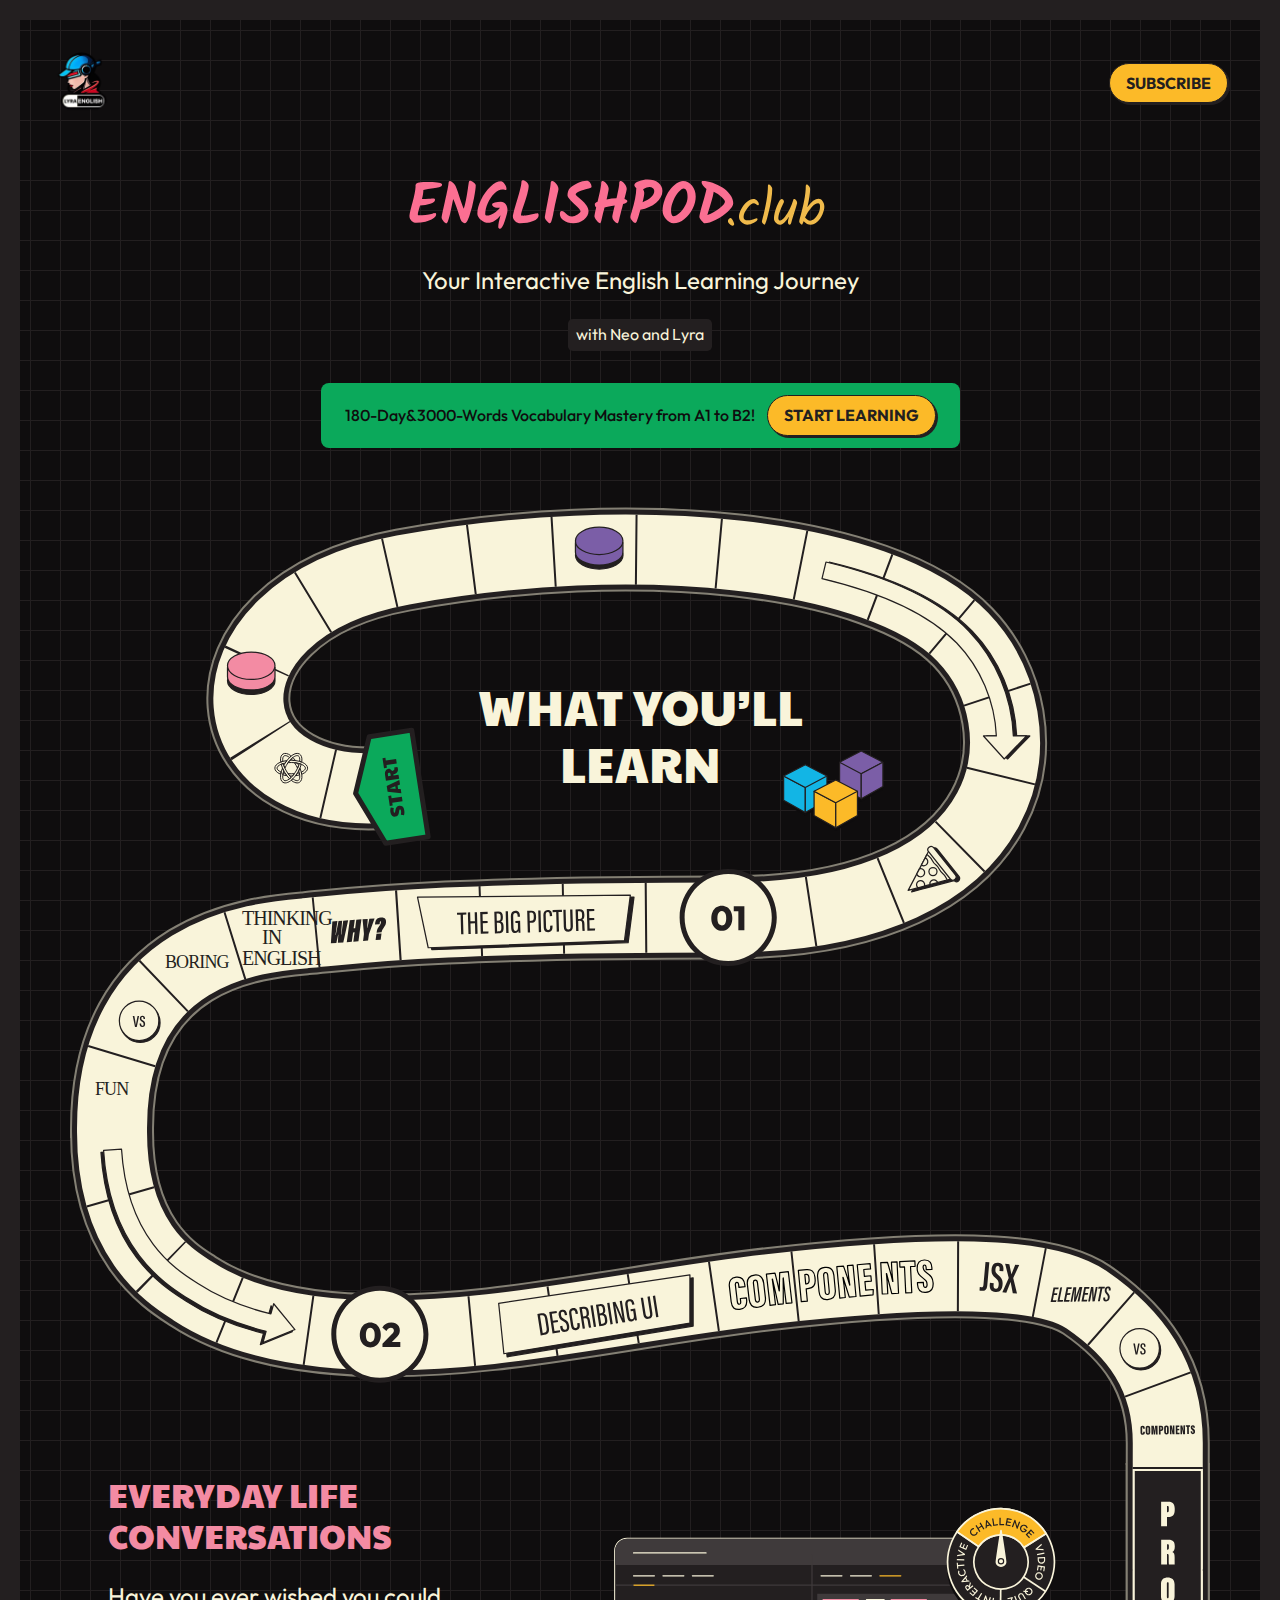
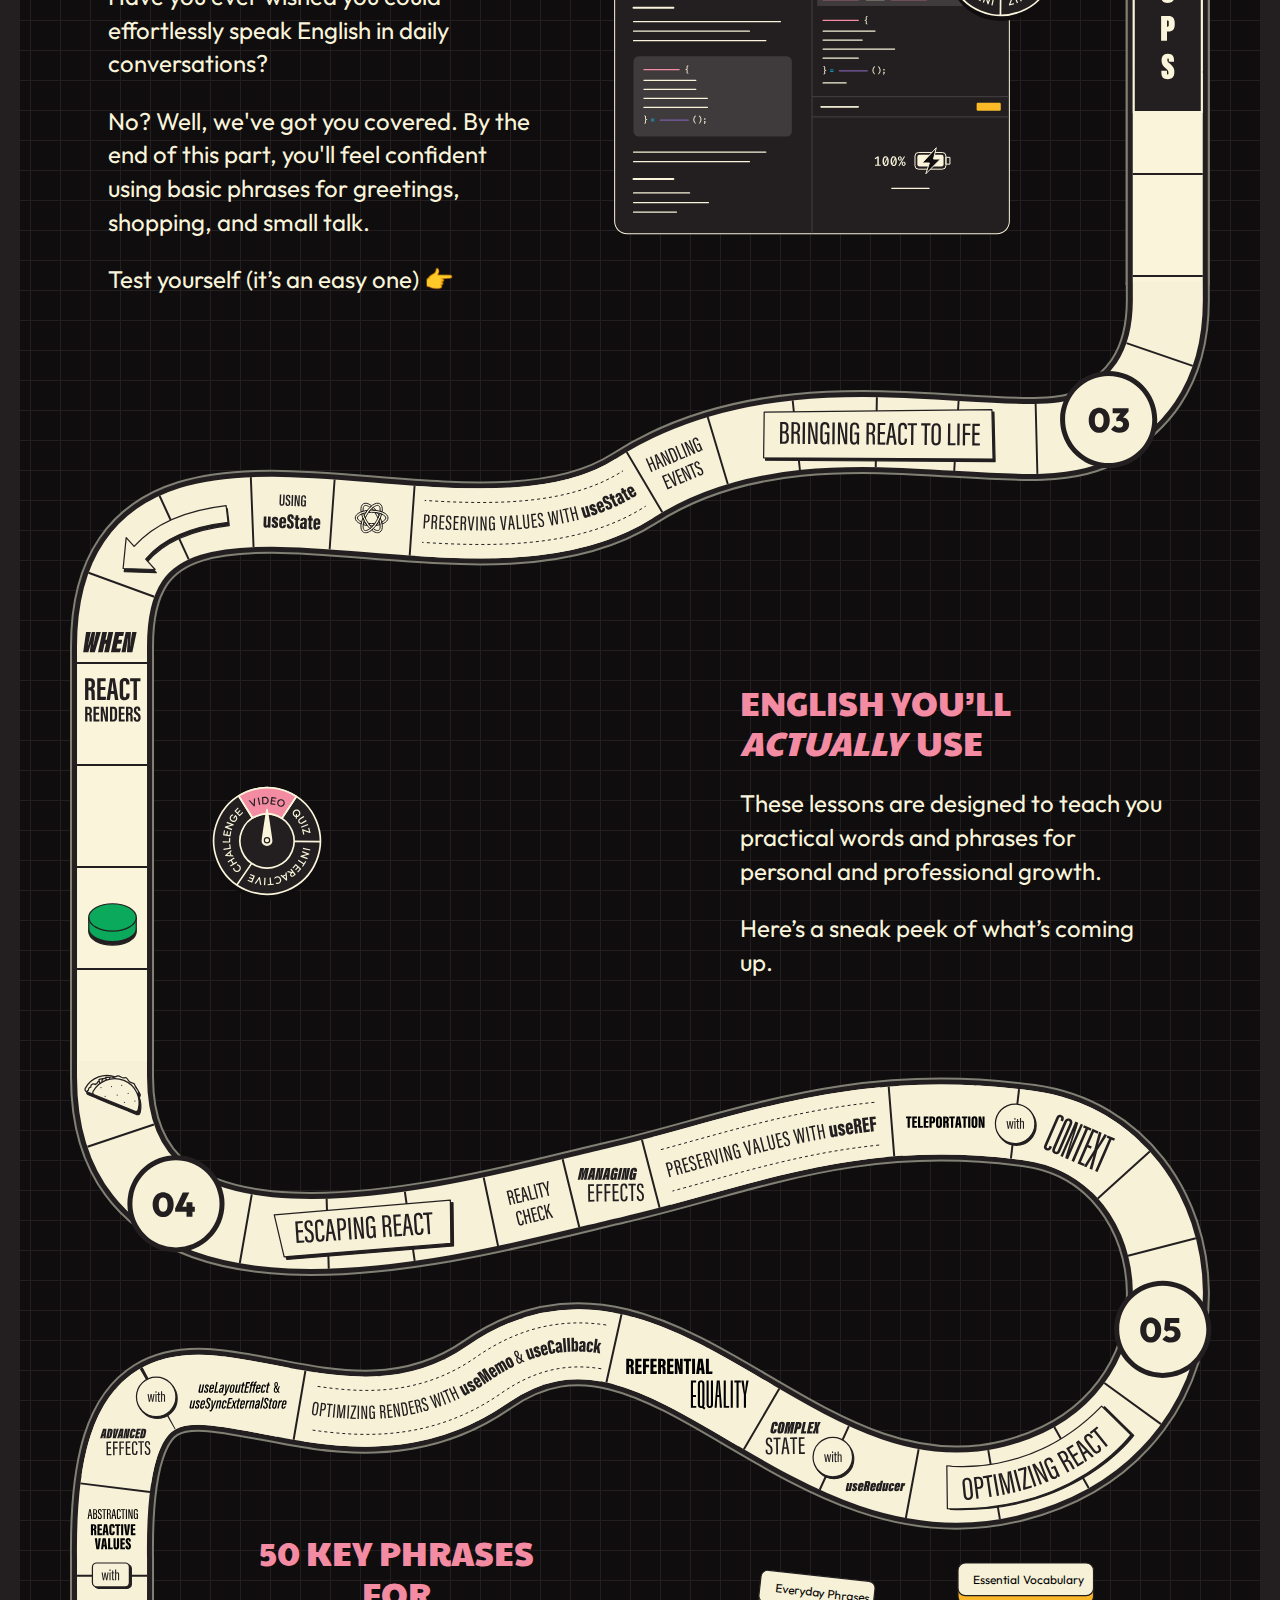
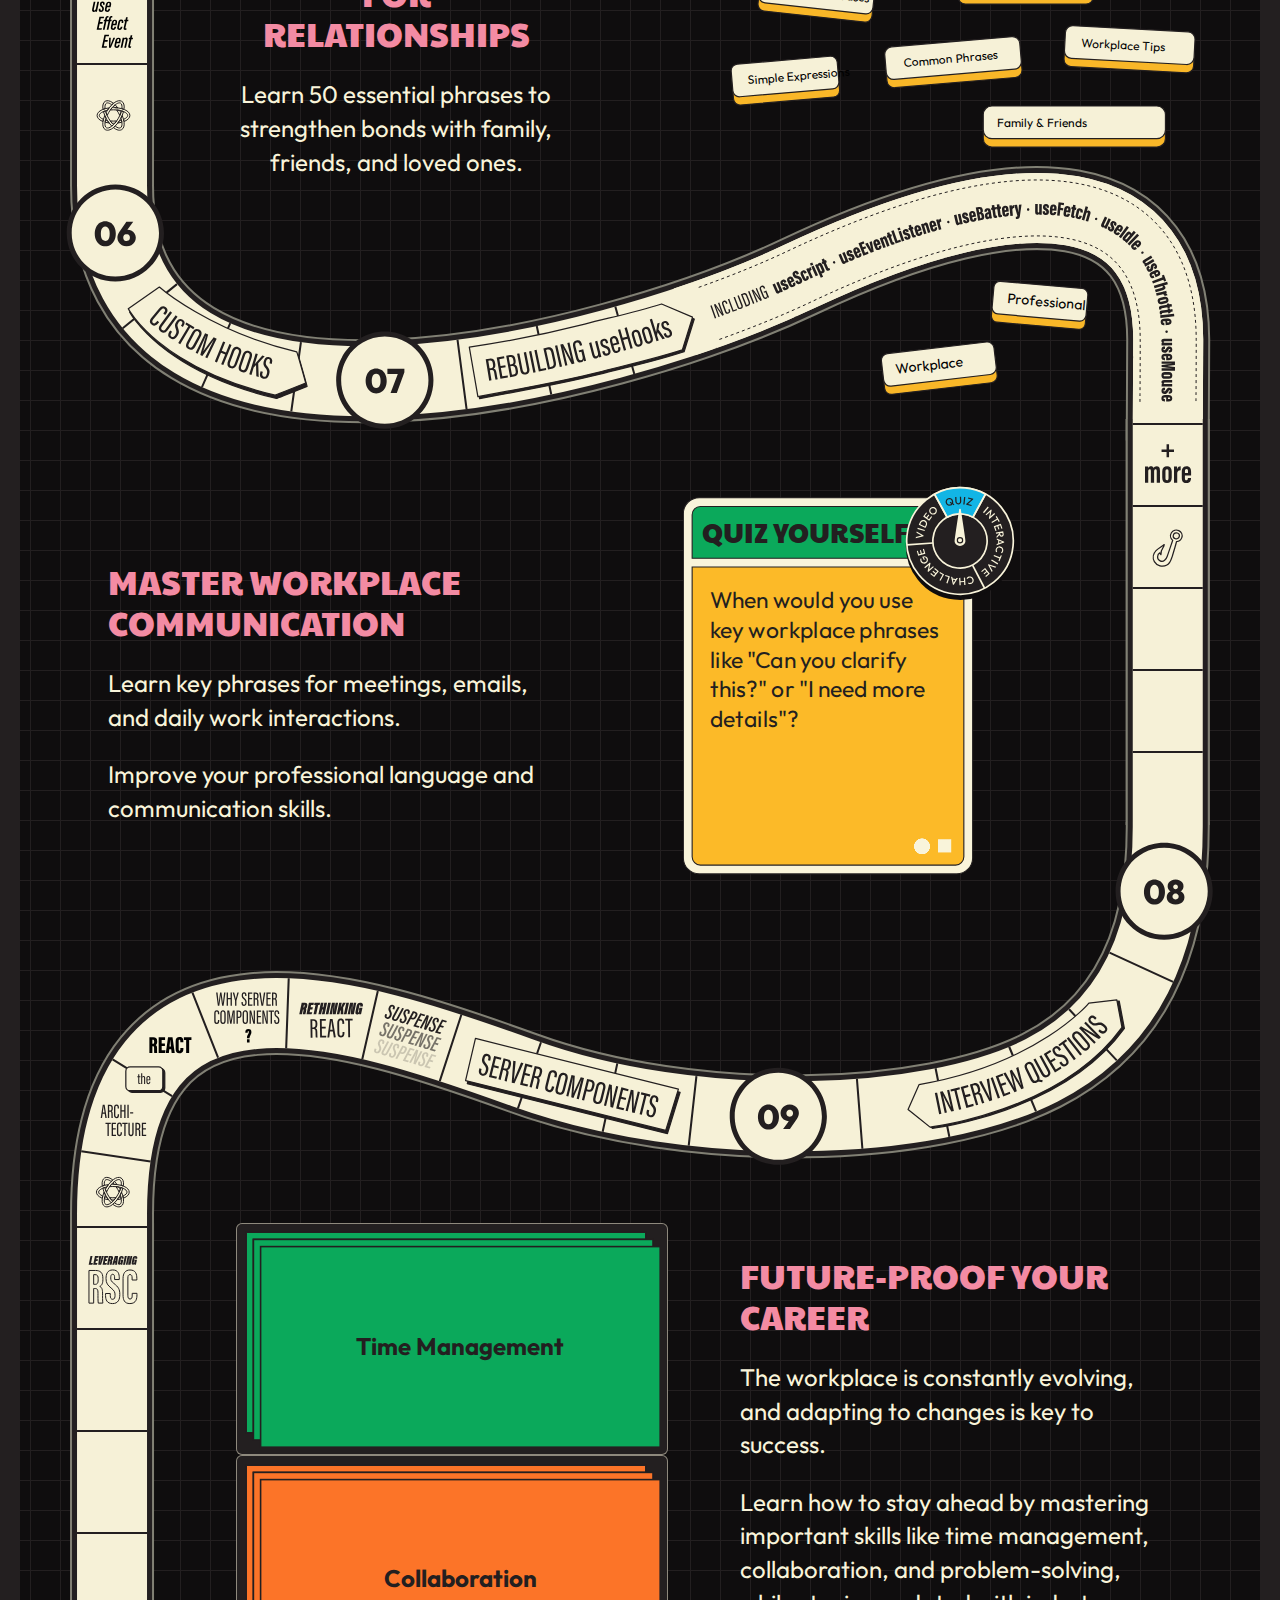
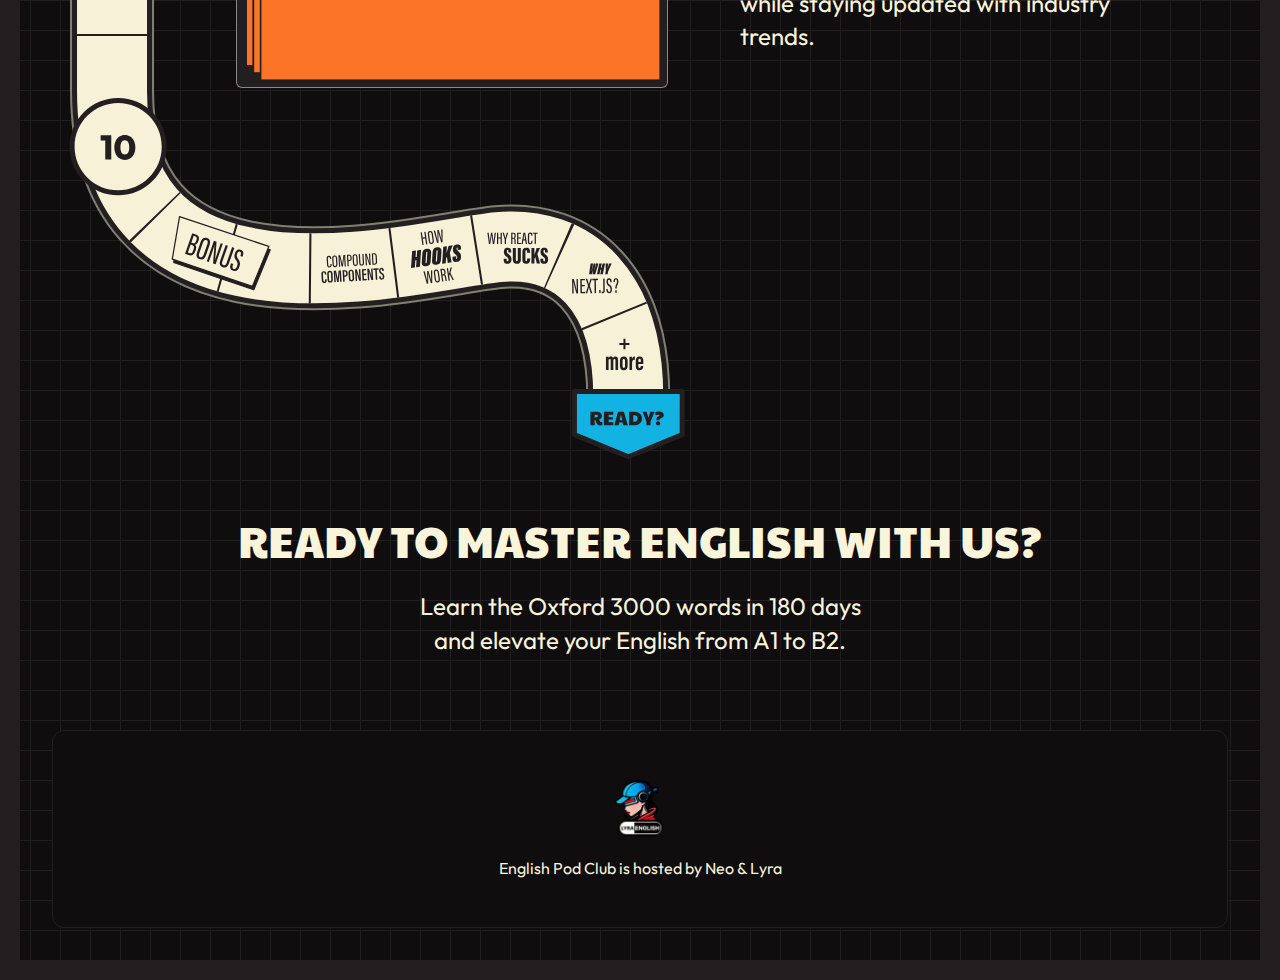
==== commit ed813e01: "step1" ====
--- a/index.html
+++ b/index.html
@@ -305,26 +305,29 @@
           </g>
           <!-- THINGING IN ENGLISH -->
           <g fill="#231f20">
-            <path
-              d="m191.7 466.07-2.31.36-.22-1.41 6.12-.96.22 1.41-2.3.36 2.01 12.86-1.52.24-2.01-12.86ZM196.29 463.91l1.52-.24.93 5.92 2.97-.46-.93-5.92 1.52-.24 2.23 14.27-1.52.24-1.09-6.96-2.97.46 1.09 6.96-1.52.24-2.23-14.27ZM205.92 462.4l2.23 14.27-1.52.24-2.23-14.27 1.52-.24ZM210.27 476.34l-2.23-14.27 1.81-.28c1.18 2.52 4.34 9.69 4.75 10.82h.03c-.38-1.91-.72-3.92-1.09-6.24l-.79-5.03 1.43-.22 2.23 14.27-1.75.27c-1.18-2.56-4.45-10.09-4.9-11.19h-.02c.36 1.71.76 3.98 1.16 6.56l.8 5.09-1.44.23ZM216.3 460.77l1.5-.23 1.08 6.88h.02c.38-1.43 1.39-5.11 1.98-7.36l1.67-.26-1.84 6.09 4.32 8.14-1.65.26-3.43-6.65-.69 2.15.79 5.02-1.5.23-2.23-14.27ZM225.06 459.4l2.23 14.27-1.52.24-2.23-14.27 1.52-.24ZM229.4 473.34l-2.23-14.27 1.81-.28c1.18 2.52 4.34 9.69 4.75 10.82h.03c-.38-1.91-.72-3.92-1.08-6.24l-.79-5.03 1.43-.22 2.23 14.27-1.75.27c-1.18-2.56-4.45-10.09-4.9-11.19h-.02c.36 1.71.76 3.98 1.16 6.56l.8 5.09-1.44.23ZM243.37 471.16l-1.21.19c-.08-.23-.23-.9-.29-1.22-.19 1.12-.95 1.61-1.88 1.75-1.97.31-2.85-1.05-3.21-3.33l-1.12-7.14c-.37-2.34.35-3.92 2.46-4.25 2.49-.39 3.22 1.3 3.5 3.11l.06.36-1.52.24-.06-.4c-.16-1-.46-2.13-1.77-1.92-.99.16-1.39.86-1.14 2.48l1.15 7.35c.22 1.4.73 2.25 1.77 2.08 1.31-.21 1.34-1.45 1.06-3.27l-.36-2.27-1.58.25-.21-1.33 3.12-.49 1.22 7.8ZM197.19 486.34l2.23 14.27-1.52.24-2.23-14.27 1.52-.24ZM201.54 500.28l-2.23-14.27 1.81-.28c1.18 2.52 4.34 9.69 4.75 10.82h.03c-.38-1.91-.72-3.92-1.09-6.24l-.79-5.03 1.43-.22 2.23 14.27-1.75.27c-1.18-2.56-4.45-10.09-4.9-11.19h-.02c.36 1.71.76 3.98 1.16 6.56l.8 5.09-1.44.23ZM213.17 491.63l1.04 6.66-1.52.24-2.23-14.27 2.49-.39c2.14-.34 3.34.42 3.71 2.78l.1.65c.3 1.94-.25 2.84-.98 3.23.96.19 1.49.81 1.79 2.72.19 1.22.53 3.5.83 4.38l-1.48.23c-.32-.86-.67-3.26-.82-4.26-.29-1.85-.63-2.33-2.05-2.11l-.88.14Zm-.2-1.29.93-.15c1.36-.21 1.59-1.05 1.35-2.58l-.1-.63c-.2-1.3-.68-2.03-2.11-1.8l-.86.13.79 5.03ZM223.71 489.73l-3.2.5.86 5.51 3.63-.57v1.43l-4.93.77-2.23-14.27 4.9-.77.22 1.41-3.38.53.71 4.56 3.2-.5.22 1.4ZM227.14 491.6l.03 4.66-1.54.24.11-14.64 2.16-.34 4.67 13.89-1.59.25-1.45-4.44-2.4.38Zm1.99-1.74c-.99-3.06-1.73-5.44-2.08-6.76h-.06c.12 1.12.11 4.41.14 7.08l2-.31ZM238.69 490.26l.08.48c.28 1.81.27 3.85-2.31 4.26-2.47.39-3.17-1.3-3.5-3.39l-1.14-7.26c-.36-2.28.43-3.7 2.36-4 2.39-.38 3.09 1.26 3.38 3.13l.09.56-1.54.24-.11-.67c-.18-1.13-.5-2.04-1.63-1.87-1.07.17-1.21 1.06-1.01 2.32l1.16 7.41c.22 1.43.68 2.32 1.76 2.16 1.11-.17 1.16-1.17.95-2.52l-.09-.6 1.55-.24ZM239.98 481.08l-2.31.36-.22-1.41 6.12-.96.22 1.41-2.3.36 2.01 12.86-1.52.24-2.01-12.86Z" />
-              <text x="190" y="466.07" font-family="Arial" font-size="15" letter-spacing="-0.1em">
-                <tspan x="190" y="466.07">THINKING IN</tspan>
-                <tspan x="190" y="496.07">ENGLISH</tspan>
+            <text x="180" y="466.07" font-family="Impact" font-size="20" letter-spacing="-0.05em">
+                <tspan x="185" y="466.07">THINKING</tspan>
+                <tspan x="205" y="485.07">IN</tspan>
+                <tspan x="185" y="506.07">ENGLISH</tspan>
               </text>
             </g>
           <g fill="#231f20">
-            <path
-              d="m107.78 499.32-2.88 14.48-1.89.03 2.88-14.48 1.89-.03ZM115.13 508.02c.51-2.54 1.11-5.37 1.48-6.98h-.02c-.82 2.48-2.91 8.42-4.41 12.67l-1.8.02c.23-3.74.57-10.05.76-12.64h-.04c-.3 1.69-.93 4.81-1.4 7.3l-1 5.36-1.77.02 2.88-14.48 2.87-.04c-.23 4.35-.42 8.64-.62 10.61h.02c.62-1.95 2.54-7.24 3.85-10.65l2.82-.04-2.88 14.48-1.86.03 1.12-5.66ZM120.75 499.15l2.61-.04c2.3-.03 3.21 1.38 2.79 3.71l-.18.99c-.41 2.26-1.32 3.44-4.04 3.47h-.91l-1.24 6.31-1.89.03 2.88-14.48Zm.59 6.56h.8c1.34-.03 1.67-.69 1.93-1.98l.17-.86c.24-1.2.22-2.17-1.11-2.15h-.81l-.98 5ZM131.91 506.62l-3.1.04-.99 5.1 3.71-.05-.59 1.75-5.38.07 2.88-14.48 5.17-.07-.35 1.74-3.28.04-.81 4.15 3.1-.04-.36 1.74ZM135.5 506.8l-1.31 6.62-1.89.03 2.88-14.48 2.58-.04c2.23-.03 3.21 1.22 2.77 3.54l-.15.82c-.38 1.98-1.19 2.53-2.01 2.76.67.41 1.1 1.15.66 3.29-.25 1.22-.63 3.15-.66 4.04l-1.88.03c.02-.9.41-2.76.74-4.46.31-1.63.06-2.14-1.12-2.13h-.61Zm.32-1.6h.54c1.39-.03 1.84-.45 2.11-2l.14-.81c.2-1.18 0-1.85-1.18-1.84h-.69l-.92 4.65ZM142.65 509.09l-1.41 4.23-1.99.03c.5-1.38 4.54-12.97 5.1-14.51l2.83-.04-.56 14.45-1.91.03.2-4.21-2.26.03Zm2.35-1.79c.14-2.46.27-5.25.38-6.75h-.07c-.29 1.2-1.28 4.32-2.06 6.77l1.76-.02ZM151.49 500.49l-2.23.03.35-1.76 6.36-.08-.35 1.76-2.23.03-2.52 12.73-1.89.03 2.52-12.73ZM158.94 498.64l-2.88 14.48-1.89.03 2.88-14.48 1.89-.03ZM159.69 513.07l.44-14.45 1.93-.03-.37 6.08c-.13 1.98-.33 4.96-.47 6.32h.04c.41-1.47 1.36-4.25 2.04-6.29l2.05-6.15 2.02-.03-5.31 14.52-2.37.03ZM172.01 506.08l-3.1.04-.99 5.1 3.71-.05-.59 1.75-5.38.07 2.88-14.48 5.17-.07-.35 1.74-3.28.04-.81 4.15 3.1-.04-.36 1.74Z" />
-          </g>
-          <g fill="#231f20">
-            <path
-              d="m28.42 636.28 2.07-.03c1.81-.02 2.44.79 2.46 2.6l.04 3.3c.02 1.51-.28 2.84-2.28 2.86l-2.19.03-.12-8.77Zm1.79 7.39h.33c.66-.01.76-.45.76-1.13l-.05-3.93c0-.65-.16-1-.8-.99h-.32l.08 6.04ZM38.05 641.04l-1.81.02.03 2.39 2.12-.03-.18 1.48-3.6.05-.12-8.77 3.59-.05.02 1.49-1.9.03.03 1.92 1.81-.02.02 1.48ZM43.87 641.98v.47c.02 1.11-.16 2.52-2.17 2.55-1.48.02-2.14-.76-2.16-2.38l-.06-4.3c-.02-1.52.73-2.34 2.13-2.36 1.85-.02 2.17 1.19 2.18 2.34v.55l-1.69.02v-.75c-.02-.48-.12-.73-.47-.72-.35 0-.46.24-.45.73l.06 4.64c0 .47.09.79.47.78.36 0 .47-.27.46-.83v-.73l1.7-.02ZM45.17 636.05l1.69-.02.1 7.29 2.12-.03-.13 1.48-3.66.05-.12-8.77ZM51.82 642.64l-.19 2.09-1.72.02 1.12-8.78 2.51-.03 1.39 8.75-1.75.02-.27-2.08h-1.09Zm.93-1.48c-.14-1.12-.34-2.82-.43-3.66h-.07c-.02.61-.2 2.59-.31 3.67h.8ZM57.85 640.84l.05 3.81-1.68.02-.12-8.77 2.19-.03c1.47-.02 2.2.62 2.22 2.15v.32c.02 1.25-.47 1.63-.85 1.81.55.26.81.65.83 1.88.01.85.02 2.13.1 2.59l-1.63.02c-.11-.39-.12-1.54-.14-2.65-.01-.99-.13-1.15-.77-1.15h-.2Zm-.01-1.33h.21c.56-.01.79-.19.78-1.01v-.42c-.01-.59-.14-.88-.76-.87h-.26l.03 2.3ZM63.58 642.49l-.19 2.09-1.72.02 1.12-8.78 2.51-.03 1.39 8.75-1.75.02-.27-2.08h-1.09Zm.93-1.49c-.14-1.12-.34-2.82-.43-3.66h-.07c-.02.61-.2 2.59-.31 3.67h.8ZM68.71 637.23l-1.28.02-.02-1.49 4.25-.06.02 1.49-1.29.02.1 7.28-1.68.02-.1-7.28ZM74.6 635.66l.12 8.77-1.68.02-.12-8.77 1.68-.02ZM77.33 644.39l-1.43-8.75 1.79-.02.36 3.24c.12 1.13.28 2.4.35 3.51h.07c.04-1.12.17-2.32.25-3.51l.23-3.26 1.76-.02-1.18 8.78-2.2.03ZM85.53 640.41l-1.81.02.03 2.39 2.12-.03-.18 1.49-3.6.05-.12-8.77 3.59-.05.02 1.49-1.9.03.03 1.92 1.81-.02.02 1.48Z" />
+              <text x="108" y="509" font-family="Comic Sans" font-size="18" letter-spacing="-0.05em">
+                BORING
+              </text>
+            </g>
+          <g fill="#231f20">
+            <text x="38" y="636" font-family="Comic Sans" font-size="18" letter-spacing="-0.05em">
+                FUN
+            </text>
           </g>
           <g fill="#231f20">
             <path
               d="m273.86 484.33 1.48-21.83 5.09-.38c-.35 2.73-1.62 12.09-1.93 13.97l.29-.02c.69-3.41 1.92-9.73 2.74-14.03l3.66-.27c-.32 3.15-.78 10.17-1.13 13.75l.36-.03c.46-3.46 1.65-12.45 1.81-13.8l4.93-.37-4.85 22.08-5.42.4c.12-1.96.13-4.02.47-8.12l-.29.02c-.73 3.87-1.16 5.47-1.67 8.21l-5.54.41ZM292.72 461.22l5.06-.37-1.14 8.4 1.52-.11 1.14-8.4 5.12-.38-2.97 21.94-5.12.38 1.26-9.35-1.52.11-1.26 9.35-5.06.38 2.97-21.94ZM306.06 481.95l.77-5.86c.06-.46.1-1.28.06-1.77l-1.33-14.05 5.16-.38c-.2 2.62-.3 5.66-.58 8.91l.32-.02c.5-2.45 1.29-5.96 1.88-9.01l5.22-.39-5.37 15.1c-.16.47-.22.6-.28 1.06l-.86 6.03-4.99.37ZM319.6 473.67l.12-1.02c.32-2.24.92-3.36 2.73-5.91.89-1.24 1.34-2.19 1.46-3.56.05-.59-.03-.88-.39-.85-.45.03-.65.47-.8 1.95l-.1.89-4.67.35.09-.59c.43-2.97 1.09-5.98 5.79-6.33 4.35-.32 5.59 1.9 5.15 5.19-.32 2.31-.81 2.7-2.28 4.9-1.67 2.54-1.8 2.94-1.98 4.12l-.06.49-5.06.38Zm-.99 7.34.84-6.22 5.06-.38-.84 6.23-5.06.37Z" />
           </g>
-          <g>
+          
+          <g>
+            <!-- vs -->
             <circle cx="83.31" cy="563.63" r="19.75" fill="#231f20" stroke="#231f20" stroke-linejoin="round"
               stroke-width="1.23" />
             <circle cx="82.11" cy="561.83" r="19.75" fill="#f9f4da" stroke="#231f20" stroke-linejoin="round"
@@ -358,484 +361,7 @@
       <h2 class="astro-SZDJJ2GI">What you’ll learn</h2>
     </div>
 
-    <div class="board-section board-left astro-SZDJJ2GI">
-      <div class="board-graphic astro-SZDJJ2GI">
-        <svg xmlns="http://www.w3.org/2000/svg" viewBox="0 0 1166 716">
-          <g class="beige_stroke">
-            <path fill="none" stroke="#848074" stroke-miterlimit="10" stroke-width="84" d="M55.02-45.82v2963.28" />
-          </g>
-          <g class="charcoal_outline">
-            <path fill="none" stroke="#231f20" stroke-miterlimit="10" stroke-width="80" d="M55.02-45.82v2963.28" />
-          </g>
-          <g class="beige_path">
-            <path fill="none" stroke="#f9f4da" stroke-miterlimit="10" stroke-width="70" d="M55.02-45.82v2963.28" />
-          </g>
-          <g class="game_lines">
-            <path fill="none" stroke="#231f20" stroke-dasharray="0 0 2 100" stroke-miterlimit="10" stroke-width="70"
-              d="M55.02 5.07v2912.39" />
-          </g>
-        </svg>
-        <svg xmlns="http://www.w3.org/2000/svg" viewBox="0 0 1166 716">
-          <g class="beige_stroke">
-            <path fill="none" stroke="#848074" stroke-miterlimit="10" stroke-width="84" d="M55.02-45.67v793.5" />
-          </g>
-          <g class="charcoal_outline">
-            <path fill="none" stroke="#231f20" stroke-miterlimit="10" stroke-width="80" d="M55.02-45.67v793.5" />
-          </g>
-          <g class="beige_path">
-            <path fill="none" stroke="#f9f4da" stroke-miterlimit="10" stroke-width="70" d="M55.02-45.67v793.5" />
-          </g>
-          <g class="game_lines">
-            <path fill="none" stroke="#231f20" stroke-dasharray="0 0 2 100" stroke-miterlimit="10" stroke-width="70"
-              d="M55.02 5.07v742.76" />
-          </g>
-          <g class="game_stuff">
-            <g fill="#231f20">
-              <path
-                d="M33.89 27.8h4.94c3.2 0 4.79 1.69 4.79 5.11v15.78c0 3.38-1.27 5.41-4.93 5.41H37.6v35.17h-3.71V27.8Zm3.71 23.3h.6c1.41 0 1.7-.79 1.7-2.39V32.78c0-1.25-.29-2.05-1.53-2.05h-.78v20.38ZM48.94 27.8v56.87c0 1.12.34 1.72 1.19 1.72.89 0 1.17-.68 1.17-1.72V27.8h3.75v56.63c0 3.42-1.57 5.11-4.98 5.11s-4.86-1.63-4.86-5.14V27.8h3.73ZM60.96 53.3v35.97h-3.7V27.8h4.81c3.23 0 4.83 1.42 4.83 4.79v15.3c0 2.75-1.1 3.56-1.92 3.95 1.2.58 1.76 29.05 1.76 31.74 0 1.86-.03 4.67.13 5.69h-3.59c-.24-.87-.22-3.38-.22-5.84 0-2.17-.25-30.13-1.66-30.13h-.44Zm.01-2.92h.46c1.24 0 1.74-.39 1.74-2.19V32.66c0-1.29-.26-1.94-1.62-1.94h-.58v19.66ZM76.39 53.17h-3.97v32.85h4.66l-.44 3.26h-7.93V27.8h7.9v3.28h-4.18v18.83h3.97v3.26Z" />
-            </g>
-            <g>
-              <g fill="#231f20">
-                <path
-                  d="M28.01 119.18h4.61v1.89h-2.47v2.53h2.33v1.89h-2.33v4.8h-2.14v-11.12ZM35.59 119.18v8.47c0 .65.2.99.69.99.52 0 .68-.39.68-.99v-8.47h2.16v8.33c0 1.97-.9 2.95-2.87 2.95s-2.8-.94-2.8-2.96v-8.31h2.15ZM40.39 130.3v-11.12h2.37c.35 1.36 1.47 6.39 1.56 6.88h.05c-.12-1.48-.19-3.5-.19-5.05v-1.83h1.99v11.12h-2.39c-.23-1.06-1.45-6.81-1.52-7.17h-.06c.08 1.31.15 3.52.15 5.27v1.9H40.4ZM52.82 126.67v.6c0 1.4-.26 3.19-2.81 3.19-1.88 0-2.7-1-2.7-3.05v-5.45c0-1.93.96-2.95 2.75-2.95 2.35 0 2.73 1.55 2.73 3v.7h-2.15v-.95c0-.61-.13-.92-.58-.92s-.58.29-.58.92v5.88c0 .59.1 1 .58 1s.6-.34.6-1.05v-.92h2.16ZM54.78 121.07h-1.62v-1.89h5.38v1.89h-1.63v9.23h-2.14v-9.23ZM61.44 119.18v11.12H59.3v-11.12h2.14ZM68.38 122.15v5.16c0 2.21-1.04 3.15-2.98 3.15s-2.79-.97-2.79-3.13v-5.24c0-2.15 1.18-3.08 2.89-3.08s2.88.92 2.88 3.14Zm-3.61-.24v5.68c0 .69.24 1.04.71 1.04s.72-.32.72-1.06v-5.69c0-.69-.19-1.05-.73-1.05-.46 0-.71.33-.71 1.07ZM69.53 130.3v-11.12h2.37c.35 1.36 1.47 6.39 1.56 6.88h.05c-.12-1.48-.19-3.5-.19-5.05v-1.83h1.99v11.12h-2.39c-.23-1.06-1.45-6.81-1.52-7.17h-.06c.08 1.31.15 3.52.15 5.27v1.9h-1.95ZM78.35 126.87v.77c0 .73.18 1.07.67 1.07s.61-.5.61-1.03c0-1.05-.2-1.35-1.33-2.3-1.25-1.06-1.9-1.69-1.9-3.33s.53-3.05 2.63-3.05c2.24 0 2.57 1.52 2.57 2.8v.64h-2.02v-.67c0-.67-.11-1.01-.53-1.01-.39 0-.52.34-.52.97 0 .67.12 1 1.04 1.72 1.63 1.28 2.22 2.01 2.22 3.84s-.59 3.18-2.8 3.18-2.73-1.28-2.73-2.93v-.67h2.09Z" />
-              </g>
-              <g opacity=".8">
-                <g fill="#231f20">
-                  <path
-                    d="M28.01 135.65h4.61v1.89h-2.47v2.53h2.33v1.89h-2.33v4.8h-2.14v-11.12ZM35.59 135.65v8.47c0 .65.2.99.69.99.52 0 .68-.39.68-.99v-8.47h2.16v8.33c0 1.97-.9 2.95-2.87 2.95s-2.8-.94-2.8-2.96v-8.31h2.15ZM40.39 146.77v-11.12h2.37c.35 1.36 1.47 6.39 1.56 6.88h.05c-.12-1.48-.19-3.5-.19-5.05v-1.83h1.99v11.12h-2.39c-.23-1.06-1.45-6.81-1.52-7.17h-.06c.08 1.31.15 3.52.15 5.27v1.9H40.4ZM52.82 143.14v.6c0 1.4-.26 3.19-2.81 3.19-1.88 0-2.7-1-2.7-3.05v-5.45c0-1.93.96-2.95 2.75-2.95 2.35 0 2.73 1.55 2.73 3v.7h-2.15v-.95c0-.61-.13-.92-.58-.92s-.58.29-.58.92v5.88c0 .59.1 1 .58 1s.6-.34.6-1.05v-.92h2.16ZM54.78 137.54h-1.62v-1.89h5.38v1.89h-1.63v9.23h-2.14v-9.23ZM61.44 135.65v11.12H59.3v-11.12h2.14ZM68.38 138.63v5.16c0 2.21-1.04 3.15-2.98 3.15s-2.79-.97-2.79-3.13v-5.24c0-2.15 1.18-3.08 2.89-3.08s2.88.92 2.88 3.14Zm-3.61-.24v5.68c0 .69.24 1.04.71 1.04s.72-.32.72-1.06v-5.69c0-.69-.19-1.05-.73-1.05-.46 0-.71.33-.71 1.07ZM69.53 146.77v-11.12h2.37c.35 1.36 1.47 6.39 1.56 6.88h.05c-.12-1.48-.19-3.5-.19-5.05v-1.83h1.99v11.12h-2.39c-.23-1.06-1.45-6.81-1.52-7.17h-.06c.08 1.31.15 3.52.15 5.27v1.9h-1.95ZM78.35 143.34v.77c0 .73.18 1.07.67 1.07s.61-.5.61-1.03c0-1.05-.2-1.35-1.33-2.3-1.25-1.06-1.9-1.69-1.9-3.33s.53-3.05 2.63-3.05c2.24 0 2.57 1.52 2.57 2.8v.64h-2.02v-.67c0-.67-.11-1.01-.53-1.01-.39 0-.52.34-.52.97 0 .67.12 1 1.04 1.72 1.63 1.28 2.22 2.01 2.22 3.84s-.59 3.18-2.8 3.18-2.73-1.28-2.73-2.93v-.67h2.09Z" />
-                </g>
-              </g>
-              <g opacity=".6">
-                <g fill="#231f20">
-                  <path
-                    d="M28.01 152.13h4.61v1.89h-2.47v2.53h2.33v1.89h-2.33v4.8h-2.14v-11.12ZM35.59 152.13v8.47c0 .65.2.99.69.99.52 0 .68-.39.68-.99v-8.47h2.16v8.33c0 1.97-.9 2.95-2.87 2.95s-2.8-.94-2.8-2.96v-8.31h2.15ZM40.39 163.25v-11.12h2.37c.35 1.36 1.47 6.39 1.56 6.88h.05c-.12-1.48-.19-3.5-.19-5.05v-1.83h1.99v11.12h-2.39c-.23-1.06-1.45-6.81-1.52-7.17h-.06c.08 1.31.15 3.52.15 5.27v1.9H40.4ZM52.82 159.62v.6c0 1.4-.26 3.19-2.81 3.19-1.88 0-2.7-1-2.7-3.05v-5.45c0-1.93.96-2.95 2.75-2.95 2.35 0 2.73 1.55 2.73 3v.7h-2.15v-.95c0-.61-.13-.92-.58-.92s-.58.29-.58.92v5.88c0 .59.1 1 .58 1s.6-.34.6-1.05v-.92h2.16ZM54.78 154.02h-1.62v-1.89h5.38v1.89h-1.63v9.23h-2.14v-9.23ZM61.44 152.13v11.12H59.3v-11.12h2.14ZM68.38 155.1v5.16c0 2.21-1.04 3.15-2.98 3.15s-2.79-.97-2.79-3.13v-5.24c0-2.15 1.18-3.08 2.89-3.08s2.88.92 2.88 3.14Zm-3.61-.24v5.68c0 .69.24 1.04.71 1.04s.72-.32.72-1.06v-5.69c0-.69-.19-1.05-.73-1.05-.46 0-.71.33-.71 1.07ZM69.53 163.25v-11.12h2.37c.35 1.36 1.47 6.39 1.56 6.88h.05c-.12-1.48-.19-3.5-.19-5.05v-1.83h1.99v11.12h-2.39c-.23-1.06-1.45-6.81-1.52-7.17h-.06c.08 1.31.15 3.52.15 5.27v1.9h-1.95ZM78.35 159.82v.77c0 .73.18 1.07.67 1.07s.61-.5.61-1.03c0-1.05-.2-1.35-1.33-2.3-1.25-1.06-1.9-1.69-1.9-3.33s.53-3.05 2.63-3.05c2.24 0 2.57 1.52 2.57 2.8v.64h-2.02v-.67c0-.67-.11-1.01-.53-1.01-.39 0-.52.34-.52.97 0 .67.12 1 1.04 1.72 1.63 1.28 2.22 2.01 2.22 3.84s-.59 3.18-2.8 3.18-2.73-1.28-2.73-2.93v-.67h2.09Z" />
-                </g>
-              </g>
-              <g opacity=".4">
-                <g fill="#231f20">
-                  <path
-                    d="M28.01 168.6h4.61v1.89h-2.47v2.53h2.33v1.89h-2.33v4.8h-2.14v-11.12ZM35.59 168.6v8.47c0 .65.2.99.69.99.52 0 .68-.39.68-.99v-8.47h2.16v8.33c0 1.97-.9 2.95-2.87 2.95s-2.8-.94-2.8-2.96v-8.31h2.15ZM40.39 179.72V168.6h2.37c.35 1.36 1.47 6.39 1.56 6.88h.05c-.12-1.48-.19-3.5-.19-5.05v-1.83h1.99v11.12h-2.39c-.23-1.06-1.45-6.81-1.52-7.17h-.06c.08 1.31.15 3.52.15 5.27v1.9H40.4ZM52.82 176.09v.6c0 1.4-.26 3.19-2.81 3.19-1.88 0-2.7-1-2.7-3.05v-5.45c0-1.93.96-2.95 2.75-2.95 2.35 0 2.73 1.55 2.73 3v.7h-2.15v-.95c0-.61-.13-.92-.58-.92s-.58.29-.58.92v5.88c0 .59.1 1 .58 1s.6-.34.6-1.05v-.92h2.16ZM54.78 170.5h-1.62v-1.89h5.38v1.89h-1.63v9.23h-2.14v-9.23ZM61.44 168.6v11.12H59.3V168.6h2.14ZM68.38 171.58v5.16c0 2.21-1.04 3.15-2.98 3.15s-2.79-.97-2.79-3.13v-5.24c0-2.15 1.18-3.08 2.89-3.08s2.88.92 2.88 3.14Zm-3.61-.24v5.68c0 .69.24 1.04.71 1.04s.72-.32.72-1.06v-5.69c0-.69-.19-1.05-.73-1.05-.46 0-.71.33-.71 1.07ZM69.53 179.72V168.6h2.37c.35 1.36 1.47 6.39 1.56 6.88h.05c-.12-1.48-.19-3.5-.19-5.05v-1.83h1.99v11.12h-2.39c-.23-1.06-1.45-6.81-1.52-7.17h-.06c.08 1.31.15 3.52.15 5.27v1.9h-1.95ZM78.35 176.3v.77c0 .73.18 1.07.67 1.07s.61-.5.61-1.03c0-1.05-.2-1.35-1.33-2.3-1.25-1.06-1.9-1.69-1.9-3.33s.53-3.05 2.63-3.05c2.24 0 2.57 1.52 2.57 2.8v.64h-2.02v-.67c0-.67-.11-1.01-.53-1.01-.39 0-.52.34-.52.97 0 .67.12 1 1.04 1.72 1.63 1.28 2.22 2.01 2.22 3.84s-.59 3.18-2.8 3.18-2.73-1.28-2.73-2.93v-.67h2.09Z" />
-                </g>
-              </g>
-              <g opacity=".2">
-                <g fill="#231f20">
-                  <path
-                    d="M28.01 185.08h4.61v1.89h-2.47v2.53h2.33v1.89h-2.33v4.8h-2.14v-11.12ZM35.59 185.08v8.47c0 .65.2.99.69.99.52 0 .68-.39.68-.99v-8.47h2.16v8.33c0 1.97-.9 2.95-2.87 2.95s-2.8-.94-2.8-2.96v-8.31h2.15ZM40.39 196.2v-11.12h2.37c.35 1.36 1.47 6.39 1.56 6.88h.05c-.12-1.48-.19-3.5-.19-5.05v-1.83h1.99v11.12h-2.39c-.23-1.06-1.45-6.81-1.52-7.17h-.06c.08 1.31.15 3.52.15 5.27v1.9H40.4ZM52.82 192.57v.6c0 1.4-.26 3.19-2.81 3.19-1.88 0-2.7-1-2.7-3.05v-5.45c0-1.93.96-2.95 2.75-2.95 2.35 0 2.73 1.55 2.73 3v.7h-2.15v-.95c0-.61-.13-.92-.58-.92s-.58.29-.58.92v5.88c0 .59.1 1 .58 1s.6-.34.6-1.05v-.92h2.16ZM54.78 186.97h-1.62v-1.89h5.38v1.89h-1.63v9.23h-2.14v-9.23ZM61.44 185.08v11.12H59.3v-11.12h2.14ZM68.38 188.05v5.16c0 2.21-1.04 3.15-2.98 3.15s-2.79-.97-2.79-3.13v-5.24c0-2.15 1.18-3.08 2.89-3.08s2.88.92 2.88 3.14Zm-3.61-.24v5.68c0 .69.24 1.04.71 1.04s.72-.32.72-1.06v-5.69c0-.69-.19-1.05-.73-1.05-.46 0-.71.33-.71 1.07ZM69.53 196.2v-11.12h2.37c.35 1.36 1.47 6.39 1.56 6.88h.05c-.12-1.48-.19-3.5-.19-5.05v-1.83h1.99v11.12h-2.39c-.23-1.06-1.45-6.81-1.52-7.17h-.06c.08 1.31.15 3.52.15 5.27v1.9h-1.95ZM78.35 192.77v.77c0 .73.18 1.07.67 1.07s.61-.5.61-1.03c0-1.05-.2-1.35-1.33-2.3-1.25-1.06-1.9-1.69-1.9-3.33s.53-3.05 2.63-3.05c2.24 0 2.57 1.52 2.57 2.8v.64h-2.02v-.67c0-.67-.11-1.01-.53-1.01-.39 0-.52.34-.52.97 0 .67.12 1 1.04 1.72 1.63 1.28 2.22 2.01 2.22 3.84s-.59 3.18-2.8 3.18-2.73-1.28-2.73-2.93v-.67h2.09Z" />
-                </g>
-              </g>
-            </g>
-            <g fill="none" stroke="#231f20" stroke-miterlimit="10" class="atom">
-              <path
-                d="M56.07 250.96c1.03.04 2.04.12 3.02.24-.86-1.14-1.77-2.18-2.7-3.1-.56.43-1.11.91-1.66 1.44.45.44.9.91 1.34 1.41ZM46.29 251.67c-.29-2.64.2-4.53 1.34-5.19.32-.19.71-.28 1.14-.28 1.09 0 2.49.59 4.03 1.71.09.07.18.13.27.2.55-.54 1.1-1.03 1.66-1.48a26.9 26.9 0 0 0-.63-.49c-2.92-2.14-5.6-2.69-7.56-1.56s-2.82 3.73-2.43 7.33c.03.26.06.52.1.79.67-.26 1.37-.49 2.11-.7-.01-.11-.03-.22-.04-.33ZM60.82 253.71c-.93-.19-1.91-.33-2.92-.42.6.84 1.17 1.73 1.71 2.67s1.03 1.88 1.46 2.82c.42-.92.79-1.84 1.09-2.74-.21-.39-.42-.78-.65-1.17-.23-.39-.46-.77-.69-1.15ZM54.73 264.41c-1.08 0-2.14-.05-3.17-.15.59.83 1.2 1.6 1.83 2.32.44.02.89.03 1.34.03s.9 0 1.34-.03c.63-.71 1.24-1.49 1.83-2.32-1.03.1-2.09.15-3.17.15ZM48.64 263.83c-.66-.13-1.29-.28-1.89-.46-.19.74-.33 1.46-.42 2.16 1.26.35 2.61.61 4.03.79-.6-.79-1.17-1.62-1.72-2.5ZM59.1 266.33c1.42-.18 2.77-.45 4.03-.79-.09-.7-.23-1.42-.42-2.16-.61.17-1.24.33-1.89.46-.55.87-1.13 1.71-1.72 2.5Z" />
-              <path
-                d="M62.92 244.58c-1.96-1.13-4.64-.58-7.56 1.56-.21.15-.42.32-.63.49-.56.45-1.11.94-1.66 1.48-.93.92-1.84 1.96-2.7 3.1-.6.79-1.17 1.62-1.72 2.5-.24.38-.47.76-.69 1.15-.23.39-.44.78-.65 1.17.31.9.67 1.82 1.09 2.74.43-.94.92-1.88 1.46-2.82.54-.94 1.11-1.83 1.71-2.67.59-.83 1.2-1.6 1.83-2.32.44-.5.89-.97 1.34-1.41.55-.53 1.1-1.01 1.66-1.44.09-.07.18-.14.27-.2 1.53-1.12 2.94-1.71 4.03-1.71.43 0 .82.09 1.14.28 1.14.66 1.63 2.55 1.34 5.19-.01.11-.03.22-.04.33.74.2 1.45.44 2.11.7.04-.27.08-.53.1-.79.39-3.59-.47-6.2-2.43-7.33Z" />
-              <path
-                d="M62.71 254.16c-.15.61-.34 1.24-.55 1.87-.31.9-.67 1.82-1.09 2.74-.43.94-.92 1.88-1.46 2.82s-1.11 1.83-1.71 2.67c-.59.83-1.2 1.6-1.83 2.32-.44.5-.89.97-1.34 1.41-.55.53-1.1 1.01-1.66 1.44-.09.07-.18.14-.27.2-2.14 1.57-4.02 2.09-5.17 1.43-1.14-.66-1.63-2.55-1.34-5.19.01-.11.03-.22.04-.33.09-.7.23-1.42.42-2.16.15-.61.34-1.24.55-1.87-.48-.91-.92-1.83-1.3-2.74-.55 1.32-1 2.63-1.33 3.89-.19.74-.34 1.47-.45 2.18-.04.27-.08.53-.1.79-.39 3.59.47 6.2 2.43 7.33.66.38 1.41.57 2.22.57 1.58 0 3.41-.72 5.34-2.13.21-.15.42-.32.63-.49.56-.45 1.11-.94 1.66-1.48.93-.92 1.84-1.96 2.7-3.1.6-.79 1.17-1.62 1.72-2.5.24-.38.47-.76.69-1.15.23-.39.44-.78.65-1.17.48-.91.92-1.83 1.3-2.74.55-1.32 1-2.63 1.33-3.89-.65-.27-1.34-.51-2.08-.72Z" />
-              <path
-                d="M65.98 253c-.24-.11-.49-.21-.74-.31-.67-.26-1.37-.49-2.11-.7-1.26-.35-2.61-.61-4.03-.79-.98-.12-1.99-.21-3.02-.24-.44-.02-.89-.03-1.34-.03s-.9 0-1.34.03c-.63.71-1.24 1.49-1.83 2.32 1.03-.1 2.09-.15 3.17-.15s2.14.05 3.17.15c1.01.1 1.99.24 2.92.42.65.13 1.29.28 1.89.46.73.21 1.43.45 2.08.72.1.04.21.09.31.13 2.43 1.07 3.82 2.44 3.82 3.76s-1.39 2.69-3.82 3.76c-.1.04-.2.09-.31.13.19.74.34 1.47.45 2.18.25-.1.5-.2.74-.31 3.31-1.46 5.13-3.5 5.13-5.76s-1.82-4.31-5.13-5.76ZM53.39 266.57a27.54 27.54 0 0 1-1.83-2.32c-.6-.84-1.17-1.73-1.71-2.67s-1.03-1.88-1.46-2.82c-.42-.92-.79-1.84-1.09-2.74-.21-.63-.4-1.26-.55-1.87-.73.21-1.43.45-2.08.72.33 1.26.77 2.57 1.33 3.89.38.91.82 1.83 1.3 2.74.21.39.42.78.65 1.17.23.39.46.77.69 1.15.55.87 1.13 1.71 1.72 2.5.86 1.14 1.77 2.18 2.7 3.1.56-.43 1.11-.91 1.66-1.44-.45-.44-.9-.91-1.34-1.41Z" />
-              <path
-                d="M65.35 265.63c-.03-.26-.06-.52-.1-.79-.11-.71-.26-1.44-.45-2.18-.33-1.26-.77-2.57-1.33-3.89-.38.91-.82 1.83-1.3 2.74.21.63.4 1.26.55 1.87.19.74.33 1.46.42 2.16.01.11.03.22.04.33.29 2.64-.2 4.53-1.34 5.19-1.14.66-3.02.14-5.17-1.43-.09-.07-.18-.13-.27-.2-.55.54-1.1 1.03-1.66 1.48.21.17.42.33.63.49 1.93 1.41 3.75 2.13 5.34 2.13.81 0 1.56-.19 2.22-.57 1.96-1.13 2.82-3.73 2.43-7.33ZM46.33 252a20.064 20.064 0 0 0-2.85 1.01c-3.31 1.46-5.13 3.5-5.13 5.76s1.82 4.31 5.13 5.76c.24.11.49.21.74.31.11-.71.26-1.44.45-2.18-.1-.04-.21-.09-.31-.13-2.43-1.07-3.82-2.44-3.82-3.76s1.39-2.69 3.82-3.76c.1-.04.2-.09.31-.13.65-.27 1.34-.51 2.08-.72.61-.17 1.24-.33 1.89-.46.55-.87 1.13-1.71 1.72-2.5-1.42.18-2.77.45-4.03.79Z" />
-            </g>
-          </g>
-        </svg>
-      </div>
-      <div class="board-content aha-moment astro-SZDJJ2GI">
-        <div class="content astro-SZDJJ2GI">
-          <h2 class="astro-SZDJJ2GI">Optimized for your success!</h2>
-          <p class="astro-SZDJJ2GI">We’re passionate about helping you achieve your English learning goals.</p>
-          <p class="astro-SZDJJ2GI">
-            Our lessons focus on the “how” and “when” of using English vocabulary, with engaging dialogues and practical
-            examples.
-          </p>
-          <p class="astro-SZDJJ2GI">Start your journey today.</p>
-        </div>
-
-        <div class="demo astro-SZDJJ2GI">
-          <style>
-            astro-island,
-            astro-slot,
-            astro-static-slot {
-              display: contents
-            }
-          </style>
-          <script>(() => { var e = async t => { await (await t())() }; (self.Astro || (self.Astro = {})).load = e; window.dispatchEvent(new Event("astro:load")); })();; (() => { var d; { let p = { 0: t => u(t), 1: t => l(t), 2: t => new RegExp(t), 3: t => new Date(t), 4: t => new Map(l(t)), 5: t => new Set(l(t)), 6: t => BigInt(t), 7: t => new URL(t), 8: t => new Uint8Array(t), 9: t => new Uint16Array(t), 10: t => new Uint32Array(t) }, h = t => { let [e, n] = t; return e in p ? p[e](n) : void 0 }, l = t => t.map(h), u = t => typeof t != "object" || t === null ? t : Object.fromEntries(Object.entries(t).map(([e, n]) => [e, h(n)])); customElements.get("astro-island") || customElements.define("astro-island", (d = class extends HTMLElement { constructor() { super(...arguments); this.hydrate = async () => { var i; if (!this.hydrator || !this.isConnected) return; let e = (i = this.parentElement) == null ? void 0 : i.closest("astro-island[ssr]"); if (e) { e.addEventListener("astro:hydrate", this.hydrate, { once: !0 }); return } let n = this.querySelectorAll("astro-slot"), o = {}, a = this.querySelectorAll("template[data-astro-template]"); for (let r of a) { let s = r.closest(this.tagName); s != null && s.isSameNode(this) && (o[r.getAttribute("data-astro-template") || "default"] = r.innerHTML, r.remove()) } for (let r of n) { let s = r.closest(this.tagName); s != null && s.isSameNode(this) && (o[r.getAttribute("name") || "default"] = r.innerHTML) } let c; try { c = this.hasAttribute("props") ? u(JSON.parse(this.getAttribute("props"))) : {} } catch (r) { let s = this.getAttribute("component-url") || "<unknown>", y = this.getAttribute("component-export"); throw y && (s += ` (export ${y})`), console.error(`[hydrate] Error parsing props for component ${s}`, this.getAttribute("props"), r), r } await this.hydrator(this)(this.Component, c, o, { client: this.getAttribute("client") }), this.removeAttribute("ssr"), this.dispatchEvent(new CustomEvent("astro:hydrate")) } } connectedCallback() { !this.hasAttribute("await-children") || this.firstChild ? this.childrenConnectedCallback() : new MutationObserver((e, n) => { n.disconnect(), setTimeout(() => this.childrenConnectedCallback(), 0) }).observe(this, { childList: !0 }) } async childrenConnectedCallback() { let e = this.getAttribute("before-hydration-url"); e && await import(e), this.start() } start() { let e = JSON.parse(this.getAttribute("opts")), n = this.getAttribute("client"); if (Astro[n] === void 0) { window.addEventListener(`astro:${n}`, () => this.start(), { once: !0 }); return } Astro[n](async () => { let o = this.getAttribute("renderer-url"), [a, { default: c }] = await Promise.all([import(this.getAttribute("component-url")), o ? import(o) : () => () => { }]), i = this.getAttribute("component-export") || "default"; if (!i.includes(".")) this.Component = a[i]; else { this.Component = a; for (let r of i.split(".")) this.Component = this.Component[r] } return this.hydrator = c, this.hydrate }, e, this) } attributeChangedCallback() { this.hydrate() } }, d.observedAttributes = ["props"], d)) } })();</script>
-          <astro-island uid="ZOeue6" prefix="r0" component-url="/_astro/ReactConcerns.930cef32.js"
-            component-export="default" renderer-url="/_astro/client.6cac8cfd.js" props="{}" ssr="" client="load"
-            opts="{&quot;name&quot;:&quot;ReactConcerns&quot;,&quot;value&quot;:true}" await-children="">
-            <div class="_container_jvz7r_2 _trad-approach_jvz7r_168"><svg id="ReactConcerns"
-                xmlns="http://www.w3.org/2000/svg" xmlns:xlink="http://www.w3.org/1999/xlink" viewBox="0 0 300 315"
-                role="img">
-                <title></title>
-                <defs>
-                  <linearGradient id="linear-gradient" x1="131.19" y1="302.22" x2="131.19" y2="41.76"
-                    gradientUnits="userSpaceOnUse">
-                    <stop offset="0" stop-color="#f38ba3"></stop>
-                    <stop offset="0.53" stop-color="#7b5ea7"></stop>
-                    <stop offset="1" stop-color="#12b5e5"></stop>
-                  </linearGradient>
-                  <linearGradient id="linear-gradient-2" x1="227.36" x2="227.36" xlink:href="#linear-gradient">
-                  </linearGradient>
-                </defs><text transform="translate(119.28 24.96)" fill="#f9f4da" font-family="Paytone One"
-                  font-size="16.35">
-                  <tspan x="50" y="0">B2</tspan>
-                </text>
-                <g id="concerns"><text transform="translate(0 96.2)" fill="#f9f4da" font-family="Outfit-Regular, Outfit"
-                    font-size="16">
-                    <tspan x="0" y="0">LISTEN</tspan>
-                  </text><text transform="translate(0 176.56)" fill="#f9f4da" font-family="Outfit-Regular, Outfit"
-                    font-size="16">
-                    <tspan x="0" y="0">SPEAK</tspan>
-                  </text><text transform="translate(0 257.3)" fill="#f9f4da" font-family="Outfit-Regular, Outfit"
-                    font-size="16">
-                    <tspan x="0" y="0">READ</tspan>
-                  </text>
-                  <rect id="html" class="_concern_jvz7r_115 undefined" x="69.99" y="58.61" width="218.57" height="61.39"
-                    rx="12.52" ry="12.52" fill="#12b5e5" stroke="#231f20" stroke-miterlimit="10"></rect>
-                  <rect id="css" class="_concern_jvz7r_115 undefined" x="69.99" y="139.93" width="218.57" height="61.39"
-                    rx="12.52" ry="12.52" fill="#7b5ea7" stroke="#231f20" stroke-miterlimit="10"></rect>
-                  <rect id="js" class="_concern_jvz7r_115 undefined" x="69.99" y="221.26" width="218.57" height="61.39"
-                    rx="12.52" ry="12.52" fill="#f38ba3" stroke="#231f20" stroke-miterlimit="10"></rect>
-                </g>
-                <rect id="component1" class="_component_jvz7r_104 _component1_jvz7r_104" x="92.49" y="41.76"
-                  width="77.42" height="260.47" rx="13.69" ry="13.69" fill="none" stroke="#f9f4da"
-                  stroke-miterlimit="10"></rect>
-                <rect id="component2" class="_component_jvz7r_104 _component2_jvz7r_105" x="188.65" y="41.76"
-                  width="77.42" height="260.47" rx="13.69" ry="13.69" fill="none" stroke="#f9f4da"
-                  stroke-miterlimit="10"></rect>
-                <rect id="component2Gradient" class="_component_jvz7r_104 _component2Gradient_jvz7r_105" x="92.49"
-                  y="41.76" width="77.42" height="260.47" rx="13.69" ry="13.69" fill="url(#linear-gradient)"></rect>
-                <rect id="component1Gradient" class="_component_jvz7r_104 _component1Gradient_jvz7r_104" x="188.65"
-                  y="41.76" width="77.42" height="260.47" rx="13.69" ry="13.69" fill="url(#linear-gradient-2)"></rect>
-                <g id="bread" class="_icon_jvz7r_110 _bread_jvz7r_128" stroke="#231f20" stroke-linejoin="round"
-                  stroke-width="0.57">
-                  <path
-                    d="M145.23 110.73l-28.29-1.25c-4.74-.21-8.42-4.23-8.21-8.97l.61-13.84c.05-1.11.31-2.19.77-3.19a9.356 9.356 0 01-.5-3.54c.23-5.29 4.73-9.41 10.02-9.17l26.33 1.16c5.29.23 9.41 4.73 9.18 10.02a9.387 9.387 0 01-.82 3.48c.37 1.04.54 2.14.49 3.25l-.61 13.84c-.21 4.74-4.23 8.42-8.97 8.21z"
-                    fill="#231f20"></path>
-                  <path
-                    d="M143.96 109.24l-28.29-1.25c-4.74-.21-8.42-4.23-8.21-8.97l.61-13.84c.05-1.11.31-2.19.77-3.19a9.356 9.356 0 01-.5-3.54c.23-5.29 4.73-9.41 10.02-9.17l26.33 1.16c5.29.23 9.41 4.73 9.18 10.02a9.387 9.387 0 01-.82 3.48c.37 1.04.54 2.14.49 3.25l-.61 13.84c-.21 4.74-4.23 8.42-8.97 8.21z"
-                    fill="#f9f4da"></path>
-                  <path
-                    d="M144.12 105.45l-18.05-.8a4.818 4.818 0 01-4.59-5.01l.61-13.84c.05-1.18.54-2.28 1.34-3.11a5.698 5.698 0 01-1.07-3.61c.14-3.2 2.86-5.69 6.07-5.55l16.09.71c3.2.14 5.69 2.86 5.55 6.07a5.771 5.771 0 01-1.38 3.51c.72.9 1.11 2.04 1.06 3.22l-.61 13.84a4.818 4.818 0 01-5.01 4.59z"
-                    fill="#fc7428"></path>
-                  <path
-                    d="M133.22 104.96l-17.39-.77a4.818 4.818 0 01-4.59-5.01l.61-13.84c.05-1.18.54-2.28 1.34-3.11a5.698 5.698 0 01-1.07-3.61c.14-3.2 2.86-5.69 6.07-5.55l15.43.68c3.2.14 5.69 2.86 5.55 6.07a5.771 5.771 0 01-1.38 3.51c.72.9 1.11 2.04 1.06 3.22l-.61 13.84a4.818 4.818 0 01-5.01 4.59z"
-                    fill="#fc7428"></path>
-                  <path
-                    d="M137.66 79.74h0a4.298 4.298 0 00-4.11-4.49l-15.43-.68a4.298 4.298 0 00-4.49 4.11h0c-.07 1.57.72 2.96 1.94 3.77a3.282 3.282 0 00-2.2 2.96l-.61 13.84a3.298 3.298 0 003.15 3.44l17.39.77c1.82.08 3.36-1.33 3.44-3.15l.61-13.84a3.29 3.29 0 00-1.93-3.14c1.28-.7 2.19-2.02 2.26-3.58z"
-                    fill="#f9f4da"></path>
-                  <path fill="#fc7428" d="M137.78 83.32L148.69 83.8"></path>
-                </g>
-                <g id="cheese1" class="_icon_jvz7r_110 _cheese1_jvz7r_139" stroke="#231f20" stroke-linejoin="round"
-                  stroke-width="0.57">
-                  <path
-                    d="M150.74 185.32l-32.81 4.67c-2.07.29-4-1.15-4.29-3.22l-2.19-15.41c-.21-1.44.42-2.84 1.6-3.65.09-.07.19-.13.29-.18l20.98-11.84c1.24-.68 2.7-.64 3.85.07l11.81 7.16c.16.1.32.21.46.33.72.6 1.2 1.44 1.33 2.38l2.19 15.41c.29 2.07-1.15 4-3.22 4.29zm-33.96-11.69s0 0 0 0 0 0 0 0z"
-                    fill="#231f20"></path>
-                  <path
-                    d="M149.21 184.08l-32.81 4.67c-2.07.29-4-1.15-4.29-3.22l-2.19-15.41c-.21-1.44.42-2.84 1.6-3.65.09-.07.19-.13.29-.18l20.98-11.84c1.24-.68 2.7-.64 3.85.07l11.81 7.16c.16.1.32.21.46.33.72.6 1.2 1.44 1.33 2.38l2.19 15.41c.29 2.07-1.15 4-3.22 4.29zm-33.96-11.69s0 0 0 0 0 0 0 0z"
-                    fill="#f9f4da"></path>
-                  <path fill="#fcba28" d="M113.67 169.59L134.65 157.75 146.48 164.92"></path>
-                  <path transform="rotate(-8.1 131.19 174.937)" fill="#fcba28" d="M114.6 167.18H147.75V182.74H114.6z">
-                  </path>
-                </g>
-                <g id="pepperoni" class="_icon_jvz7r_110 _pepperoni_jvz7r_132" stroke="#231f20" stroke-linejoin="round"
-                  stroke-width="0.57">
-                  <path
-                    d="M132.6 273.45c-10.69 0-19.39-8.7-19.39-19.39v-2.21c0-10.69 8.7-19.39 19.39-19.39s19.39 8.7 19.39 19.39v2.21c0 10.69-8.7 19.39-19.39 19.39z"
-                    fill="#231f20"></path>
-                  <path
-                    d="M131.27 272.02c-10.69 0-19.39-8.7-19.39-19.39v-2.21c0-10.69 8.7-19.39 19.39-19.39s19.39 8.7 19.39 19.39v2.21c0 10.69-8.7 19.39-19.39 19.39z"
-                    fill="#f9f4da"></path>
-                  <path
-                    d="M146.86 252.63c0 8.61-6.98 15.6-15.6 15.6s-15.6-6.98-15.6-15.6v-2.21s8.75-11.76 15.6-11.76 15.6 11.76 15.6 11.76v2.21z"
-                    fill="#bc0f31"></path>
-                  <circle cx="131.27" cy="250.42" r="15.6" fill="#ed203d"></circle>
-                  <circle cx="135.66" cy="242.8" r="3.08" fill="#bc0f31"></circle>
-                  <circle cx="125.9" cy="241.62" r="2" fill="#bc0f31"></circle>
-                  <circle cx="123.9" cy="252.14" r="4.9" fill="#bc0f31"></circle>
-                  <circle cx="133.23" cy="259.14" r="2.71" fill="#bc0f31"></circle>
-                  <circle cx="141.68" cy="252.66" r="2.71" fill="#bc0f31"></circle>
-                  <circle cx="134.74" cy="249.95" r="1.5" fill="#bc0f31"></circle>
-                </g>
-                <g id="chip" class="_icon_jvz7r_110 _chip_jvz7r_129">
-                  <path
-                    d="M233.48 111.34c-1.88.4-3.81-.26-5.04-1.73l-21.59-25.78a5.123 5.123 0 01-.92-5 5.116 5.116 0 013.8-3.37l30.76-6.57c1.79-.38 3.6.19 4.85 1.52a5.118 5.118 0 011.2 4.94l-9.17 32.35a5.132 5.132 0 01-3.89 3.64z"
-                    fill="#231f20" stroke="#231f20" stroke-linejoin="round" stroke-width="0.57"></path>
-                  <path
-                    d="M232.28 110.07c-1.88.4-3.81-.26-5.04-1.73l-21.59-25.78a5.123 5.123 0 01-.92-5 5.116 5.116 0 013.8-3.37l30.76-6.57c1.79-.38 3.6.19 4.85 1.52a5.118 5.118 0 011.2 4.94l-9.17 32.35a5.132 5.132 0 01-3.89 3.64z"
-                    fill="#f9f4da" stroke="#231f20" stroke-linejoin="round" stroke-width="0.57"></path>
-                  <path
-                    d="M209.29 77.77l30.76-6.57c1.11-.24 2.07.79 1.77 1.89l-9.17 32.35c-.33 1.16-1.83 1.48-2.61.56l-21.59-25.78c-.73-.87-.27-2.2.84-2.44z"
-                    fill="#fcba28" stroke="#231f20" stroke-linejoin="round" stroke-width="0.57"></path>
-                  <path
-                    d="M231.06 80.68c.37 0 .37-.58 0-.58s-.37.58 0 .58zM224.93 92.26c.37 0 .37-.58 0-.58s-.37.58 0 .58zM230.23 88.44c.37 0 .37-.58 0-.58s-.37.58 0 .58zM231.79 94.72c.37 0 .37-.58 0-.58s-.37.58 0 .58zM231.96 100.88c.37 0 .37-.58 0-.58s-.37.58 0 .58zM215.71 84.21c.37 0 .37-.58 0-.58s-.37.58 0 .58zM226.63 83.94c.37 0 .37-.58 0-.58s-.37.58 0 .58zM220.01 79.7c.37 0 .37-.58 0-.58s-.37.58 0 .58zM229.06 75.44c.37 0 .37-.58 0-.58s-.37.58 0 .58zM238.76 76.71c.37 0 .37-.58 0-.58s-.37.58 0 .58zM237.47 79.31c.37 0 .37-.58 0-.58s-.37.58 0 .58zM235.23 86.46c.37 0 .37-.58 0-.58s-.37.58 0 .58zM227.03 100.08c.37 0 .37-.58 0-.58s-.37.58 0 .58zM219.85 89.3c.37 0 .37-.58 0-.58s-.37.58 0 .58zM212.1 79.73c.37 0 .37-.58 0-.58s-.37.58 0 .58z"
-                    fill="#231f20"></path>
-                </g>
-                <g id="cheese2" class="_icon_jvz7r_110 _cheese2_jvz7r_140" stroke="#231f20" stroke-linejoin="round"
-                  stroke-width="0.57">
-                  <path
-                    d="M245.73 189.32l-33.11-1.49c-2.09-.09-3.71-1.87-3.62-3.96l.7-15.55c.07-1.46.94-2.72 2.25-3.3.1-.05.21-.09.32-.13l22.81-7.75c1.34-.43 2.77-.13 3.77.78l10.28 9.22c.14.13.27.27.39.41.6.72.91 1.63.87 2.58l-.7 15.55c-.09 2.09-1.87 3.71-3.96 3.62zm-31.2-17.77s0 0 0 0 0 0 0 0z"
-                    fill="#231f20"></path>
-                  <path
-                    d="M244.45 187.83l-33.11-1.49c-2.09-.09-3.71-1.87-3.62-3.96l.7-15.55c.07-1.46.94-2.72 2.25-3.3.1-.05.21-.09.32-.13l22.81-7.75c1.34-.43 2.77-.13 3.77.78l10.28 9.22c.14.13.27.27.39.41.6.72.91 1.63.87 2.58l-.7 15.55c-.09 2.09-1.87 3.71-3.96 3.62zm-31.2-17.77s0 0 0 0 0 0 0 0z"
-                    fill="#f9f4da"></path>
-                  <path fill="#fcba28" d="M212.21 167L235.03 159.25 245.32 168.49"></path>
-                  <path transform="rotate(2.57 228.742 175.735)" fill="#fcba28" d="M211.85 167.74H245V183.3H211.85z">
-                  </path>
-                </g>
-                <g id="pepper" class="_icon_jvz7r_110 _pepper_jvz7r_132" stroke="#231f20" stroke-linejoin="round"
-                  stroke-width="0.57">
-                  <path
-                    d="M215.84 274.05c-1.04-.3-2.02-.77-2.92-1.38-2.53-1.71-3.36-3.71-3.62-5.1-.35-1.92-.04-4.85 3.46-7.91.86-.75 1.6-1.37 2.27-1.94 2.04-1.71 3.16-2.65 5.08-5.06 1.23-1.55 2.1-3.56 3.03-5.69 1.13-2.61 2.41-5.57 4.61-8.05 1.46-1.65 3.01-2.72 4.73-3.27 1.37-.44 2.88-.53 4.39-.28l.44-1.42a3.8 3.8 0 013.94-2.66c5.88.48 7.36 4.28 7.72 5.9.37 1.65.3 4-1.61 6.61.52 1.19.89 2.46 1.11 3.82h0c1.27 7.89-8.55 18.15-15.82 22.22-7.52 4.21-12.55 5.48-16.82 4.23z"
-                    fill="#231f20"></path>
-                  <path
-                    d="M215.03 272.76c-1.04-.3-2.02-.77-2.92-1.38-2.53-1.71-3.36-3.71-3.62-5.1-.35-1.92-.04-4.85 3.46-7.91.86-.75 1.6-1.37 2.27-1.94 2.04-1.71 3.16-2.65 5.08-5.06 1.23-1.55 2.1-3.56 3.03-5.69 1.13-2.61 2.41-5.57 4.61-8.05 1.46-1.65 3.01-2.72 4.73-3.27 1.37-.44 2.88-.53 4.39-.28l.44-1.42a3.8 3.8 0 013.94-2.66c5.88.48 7.36 4.28 7.72 5.9.37 1.65.3 4-1.61 6.61.52 1.19.89 2.46 1.11 3.82h0c1.27 7.89-8.55 18.15-15.82 22.22-7.52 4.21-12.55 5.48-16.82 4.23z"
-                    fill="#f9f4da"></path>
-                  <path
-                    d="M243.91 246.91c-.85-5.31-4.48-7.38-6.01-8.22-1.54-.84-3.39-1.24-5.06-.71-1.2.39-2.21 1.22-3.04 2.17-3.44 3.89-4.27 9.53-7.51 13.59-2.86 3.59-4.37 4.47-7.82 7.49-1.29 1.12-2.53 2.68-2.22 4.36.2 1.11 1.06 1.99 2 2.63 3.66 2.47 8.85.84 15.75-3.02 7.05-3.94 14.77-12.98 13.92-18.29z"
-                    fill="#0ba95b"></path>
-                  <ellipse cx="238.93" cy="242.92" rx="1.89" ry="4.99" transform="rotate(-43.69 238.908 242.903)"
-                    fill="#0ba95b"></ellipse>
-                  <path
-                    d="M244.45 236.72c-.47-2.12-2.47-2.78-4.3-2.93-.17.53-.33 1.07-.5 1.6 1.13 0 2.33.23 2.84 1.07 1.55 2.56-4.03 6.03-4.03 6.03l1.03 1.19s5.79-3.27 4.96-6.97z"
-                    fill="#0ba95b"></path>
-                </g>
-                <g id="pizza" class="_icon_jvz7r_110 _pizza_jvz7r_102" stroke="#231f20" stroke-linejoin="round"
-                  stroke-width="0.64">
-                  <path
-                    d="M113.8 203.01a4.279 4.279 0 01-2.37-4.01l1.82-41.71c-1.63-2.2-1.98-5.21-.72-7.77 1.83-3.69 6.32-5.21 10.01-3.38l31.02 15.37c3.69 1.83 5.21 6.32 3.38 10.01-1.27 2.56-3.87 4.1-6.61 4.14l-3.65 3.01-5.06 4.26s-.08.07-.13.11l-23.07 19.41a4.277 4.277 0 01-4.64.56z"
-                    fill="#231f20"></path>
-                  <path
-                    d="M113.07 201.45a4.279 4.279 0 01-2.37-4.01l1.82-41.71c-1.63-2.2-1.98-5.21-.72-7.77 1.83-3.69 6.32-5.21 10.01-3.38l31.02 15.37c3.69 1.83 5.21 6.32 3.38 10.01-1.27 2.56-3.87 4.1-6.61 4.14l-3.65 3.01-5.06 4.26s-.08.07-.13.11l-23.07 19.41a4.277 4.277 0 01-4.64.56z"
-                    fill="#f9f4da"></path>
-                  <g>
-                    <path fill="#ed203d" d="M116.61 160.54L116.96 151.03 150.66 167.72 143.25 173.82 116.61 160.54z">
-                    </path>
-                    <rect x="113.49" y="155.76" width="41.04" height="6.42" rx="3.21" ry="3.21"
-                      transform="rotate(26.35 134.032 159.003)" fill="#fc7428"></rect>
-                    <path
-                      d="M114.96 197.63l30.2-25.41h0s.03-.04.04-.05c0 0 0-.01.01-.02 0 0 .02-.02.02-.03 0-.01 0-.02.01-.02l.02-.03v-.02s.02-.02.02-.03v-.03-.03-.03-.03-.03-.03-.03-.06-.04-.01a.597.597 0 00-.22-.34l-1.45-1.15a12.908 12.908 0 00-4.79-2.38 13.05 13.05 0 01-5-2.48 12.876 12.876 0 00-4.8-2.38 13.05 13.05 0 01-5-2.48 12.876 12.876 0 00-4.8-2.38l-1.77-.45a.64.64 0 00-.41.03s0 0 0 0c-.01 0-.02.01-.03.02-.01 0-.02 0-.02.01 0 0-.02.01-.03.02 0 0-.02.01-.02.02s-.02.02-.03.02l-.02.02-.02.02-.02.02c-.01.01-.01.02-.02.03l-.02.02c-.01.01-.01.02-.02.03v.02l-.03.03v.02s-.02.03-.02.04v.02c0 .02-.01.04-.01.06h0l-1.75 39.5z"
-                      fill="#fcba28"></path>
-                    <circle cx="129.34" cy="170.22" r="4.01" fill="#ed203d"></circle>
-                    <path
-                      d="M137.05 177.41a4.023 4.023 0 00-5.38 1.81c-.67 1.36-.49 2.91.32 4.07l6.09-5.12c-.3-.3-.64-.56-1.04-.76zM125.51 183.64c-1.99-.98-4.39-.17-5.38 1.81s-.17 4.39 1.81 5.38c.25.12.5.22.75.28l5.01-4.22c-.12-1.35-.9-2.61-2.2-3.26zM122.29 178.23c.98-1.99.17-4.39-1.81-5.38-1.51-.75-3.25-.45-4.44.59l-.25 5.74c.32.34.69.64 1.13.85 1.99.98 4.39.17 5.38-1.81zM116.58 161.25l-.35 7.92c1.7.28 3.45-.54 4.26-2.16.98-1.99.17-4.39-1.81-5.38-.67-.33-1.39-.45-2.09-.39z"
-                      fill="#ed203d"></path>
-                  </g>
-                </g>
-                <g id="taco" class="_icon_jvz7r_110 _taco_jvz7r_103">
-                  <path
-                    d="M254.59 194.85l-51.26-5.48a6.585 6.585 0 01-4.61-2.67 6.451 6.451 0 01-1.1-5.12c2.81-13.34 14.37-22.57 27.84-22.47.57-.44 1.28-.9 2.15-1.23 2.13-.81 4.09-.42 5.52-.14.28.05.64.13.89.16 2.61-1.34 5.8-.83 8.25 1.36.76.68 1.1.87 1.23.93.17 0 .47-.01.6-.02 1.09-.06 2.72-.14 4.43.74 1.67.85 2.55 2.2 3.13 3.09.13.2.28.43.35.51.13.16.58.47.94.72.44.3.92.63 1.41 1.04 2.17 1.8 3.25 4.28 2.96 6.66 2.98 4.61 4.53 9.93 4.5 15.51-.01 1.82-.8 3.56-2.16 4.78a6.575 6.575 0 01-5.07 1.63zm-4.84-23.56h0zm-19.48-6h0z"
-                    fill="#231f20" stroke="#231f20" stroke-linejoin="round" stroke-width="0.64"></path>
-                  <path
-                    d="M252.82 193.12l-51.26-5.48a6.585 6.585 0 01-4.61-2.67 6.451 6.451 0 01-1.1-5.12c2.81-13.34 14.37-22.57 27.84-22.47.57-.44 1.28-.9 2.15-1.23 2.13-.81 4.09-.42 5.52-.14.28.05.64.13.89.16 2.61-1.34 5.8-.83 8.25 1.36.76.68 1.1.87 1.23.93.17 0 .47-.01.6-.02 1.09-.06 2.72-.14 4.43.74 1.67.85 2.55 2.2 3.13 3.09.13.2.28.43.35.51.13.16.58.47.94.72.44.3.92.63 1.41 1.04 2.17 1.8 3.25 4.28 2.96 6.66 2.98 4.61 4.53 9.93 4.5 15.51-.01 1.82-.8 3.56-2.16 4.78a6.575 6.575 0 01-5.07 1.63zm-4.84-23.56h0zm-19.48-6h0z"
-                    fill="#f9f4da" stroke="#231f20" stroke-linejoin="round" stroke-width="0.64"></path>
-                  <path
-                    d="M245.09 188l-43.07-4.6c-1.32-.14-2.27-1.38-1.99-2.67 2.51-11.93 13.7-20.26 26.09-18.94 12.39 1.32 21.57 11.83 21.5 24.02 0 1.32-1.2 2.33-2.51 2.19z"
-                    fill="#fcba28" stroke="#231f20" stroke-linejoin="round" stroke-width="0.64"></path>
-                  <path
-                    d="M249.86 167.83c-.94-.78-2.09-1.34-2.88-2.28-.74-.87-1.18-2.06-2.19-2.58-1.09-.56-2.42-.12-3.63-.28-1.35-.17-2.5-1.07-3.52-1.98-.77-.69-2.24-1.51-3.63-.66-1.94 1.18-4.56-.73-6.68.08-1.37.52-2.22 2.02-3.63 2.44-.92.28-1.97.06-2.83.49-.65.33-1.08.98-1.29 1.67s-.24 1.43-.27 2.15l29.82 6.02c.93-.34 1.85-.96 2.12-1.9.34-1.18-.45-2.4-1.39-3.18z"
-                    fill="#0ba95b" stroke="#231f20" stroke-linejoin="round" stroke-width="0.64"></path>
-                  <path
-                    d="M202.35 183.44l9.66 1.03h.02c.21-.33 2.79-10.68 2.89-11.71.15-1.43-.88-2.71-2.31-2.86s-2.71.88-2.86 2.31c-.03.26 0 .5.04.74-.69.25-1.25.78-1.53 1.48-.24-.11-.49-.19-.77-.22a2.597 2.597 0 00-2.56 3.82c-.87.34-1.54 1.14-1.64 2.13-.05.46.04.9.21 1.3-.63.41-1.08 1.08-1.16 1.88v.08z"
-                    fill="#fc7428" stroke="#231f20" stroke-linejoin="round" stroke-width="0.64"></path>
-                  <rect x="216.64" y="163.97" width="4.1" height="4.1" rx="0.44" ry="0.44"
-                    transform="rotate(-14.07 218.707 166.023)" fill="#f9f4da" stroke="#231f20" stroke-linejoin="round"
-                    stroke-width="0.64"></rect>
-                  <rect x="211.13" y="167.33" width="4.1" height="4.1" rx="0.51" ry="0.51"
-                    transform="rotate(-28.17 213.215 169.386)" fill="#f9f4da" stroke="#231f20" stroke-linejoin="round"
-                    stroke-width="0.64"></rect>
-                  <circle cx="215.94" cy="168.25" r="2.3" fill="#ed203d" stroke="#231f20" stroke-linejoin="round"
-                    stroke-width="0.64"></circle>
-                  <path
-                    d="M253.27 188.88l-43.07-4.6c-1.32-.14-2.27-1.38-1.99-2.67 2.51-11.93 13.7-20.26 26.09-18.94 12.39 1.32 21.57 11.83 21.5 24.02 0 1.32-1.2 2.33-2.51 2.19z"
-                    fill="#fcba28" stroke="#231f20" stroke-linejoin="round" stroke-width="0.64"></path>
-                  <g fill="#231f20">
-                    <path
-                      d="M250.31 179.51c.42 0 .42-.65 0-.65s-.42.65 0 .65zM240.77 183.59c.42 0 .42-.65 0-.65s-.42.65 0 .65zM241.8 174c.42 0 .42-.65 0-.65s-.42.65 0 .65zM233.61 168.22c.42 0 .42-.65 0-.65s-.42.65 0 .65zM224.27 172.22c.42 0 .42-.65 0-.65s-.42.65 0 .65zM231.98 178.75c.42 0 .42-.65 0-.65s-.42.65 0 .65zM214.65 176.1c.42 0 .42-.65 0-.65s-.42.65 0 .65zM220.91 183.07c.42 0 .42-.65 0-.65s-.42.65 0 .65z">
-                    </path>
-                  </g>
-                </g>
-              </svg>
-              <div class="_toggle-container_jvz7r_20"><input aria-label="Toggle" name="toggle-1" id="toggle-1"
-                  class="_toggle-input_jvz7r_25" type="checkbox" /><label for="toggle-1" class="_toggle-label_jvz7r_86">
-                  <div class="_toggle-options_jvz7r_32" data-checked="Lyra approach"
-                    data-unchecked="Traditional approach">
-                    <div class="_toggle-switch_jvz7r_51"><span class="_toggle-marker_jvz7r_67"><svg id="reactLogo"
-                          class="_reactLogo_jvz7r_79" xmlns="http://www.w3.org/2000/svg" viewBox="0 0 19 18">
-                          <circle cx="9.45" cy="9" r="1.55" fill="#231f20"></circle>
-                          <ellipse cx="9.5" cy="9" rx="8.89" ry="3.4" fill="none" stroke="#231f20"
-                            stroke-miterlimit="10"></ellipse>
-                          <ellipse cx="9.5" cy="9" rx="3.4" ry="8.89" transform="rotate(-32.02 9.505 9.008)" fill="none"
-                            stroke="#231f20" stroke-miterlimit="10"></ellipse>
-                          <ellipse cx="9.5" cy="9" rx="8.89" ry="3.4" transform="rotate(-60 9.505 8.998)" fill="none"
-                            stroke="#231f20" stroke-miterlimit="10"></ellipse>
-                        </svg></span></div>
-                  </div>
-                </label></div>
-            </div>
-          </astro-island>
-          <svg class="spinner interactive astro-SZDJJ2GI astro-LOLZTSA2" xmlns="http://www.w3.org/2000/svg"
-            viewBox="0 0 93 97" role="img">
-            <title>interactive</title>
-            <g class="shadow astro-LOLZTSA2">
-              <path
-                d="M91.29,55.44c2.7-24.74-15.16-46.98-39.9-49.69C26.66,3.05,4.41,20.91,1.71,45.65c-2.7,24.74,15.16,46.98,39.9,49.69,24.74,2.7,46.98-15.16,49.69-39.9Z"
-                fill="#0f0d0e" stroke="#0f0d0e" stroke-linejoin="round" stroke-width="1.43" class="astro-LOLZTSA2">
-              </path>
-            </g>
-            <g class="spinnerBody astro-LOLZTSA2">
-              <g class="circle astro-LOLZTSA2">
-                <circle cx="46.5" cy="46.5" r="29.48" fill="#231f20" stroke="#f9f4da" stroke-linejoin="round"
-                  stroke-width="1.43" class="astro-LOLZTSA2"></circle>
-                <path
-                  d="M52.43,1.83C27.77-1.44,5.11,15.9,1.83,40.57c-3.28,24.67,14.06,47.32,38.73,50.6,24.67,3.28,47.32-14.06,50.6-38.73C94.44,27.77,77.1,5.11,52.43,1.83Zm16.81,47.69c-1.67,12.56-13.2,21.39-25.76,19.72-12.56-1.67-21.39-13.2-19.72-25.76,1.67-12.56,13.2-21.39,25.76-19.72,12.56,1.67,21.39,13.2,19.72,25.76Z"
-                  fill="#231f20" stroke="#f9f4da" stroke-linejoin="round" stroke-width="1.43" class="astro-LOLZTSA2">
-                </path>
-              </g>
-              <g class="interactive astro-LOLZTSA2">
-                <g class="fill astro-LOLZTSA2">
-                  <path
-                    d="M49.52,23.76c7.98,1.06,14.45,6.1,17.68,12.85l19.96-9.53C80.82,13.82,68.1,3.92,52.43,1.83,33.97-.62,16.64,8.48,7.71,23.56l19.01,11.31c4.54-7.7,13.38-12.36,22.8-11.11Z"
-                    fill="#0ba95b" stroke="#f9f4da" stroke-linejoin="round" stroke-width="1.43" class="astro-LOLZTSA2">
-                  </path>
-                </g>
-                <g class="text astro-LOLZTSA2">
-                  <rect x="20.45" y="20.57" width="1.03" height="6.3" transform="translate(-10.69 23.54) rotate(-48.2)"
-                    fill="#f9f4da" class="astro-LOLZTSA2"></rect>
-                  <polygon
-                    points="23.88 16.73 26.64 20.08 21.31 18.84 20.75 19.3 24.76 24.16 25.56 23.5 22.79 20.15 28.13 21.39 28.68 20.93 24.67 16.07 23.88 16.73"
-                    fill="#f9f4da" class="astro-LOLZTSA2"></polygon>
-                  <polygon
-                    points="31.53 13.2 31.09 12.36 26.56 14.8 27.01 15.63 28.82 14.66 31.35 19.38 32.26 18.88 29.73 14.17 31.53 13.2"
-                    fill="#f9f4da" class="astro-LOLZTSA2"></polygon>
-                  <polygon
-                    points="38.85 15.32 35.8 16.31 35.24 14.58 38 13.69 37.72 12.82 34.96 13.72 34.45 12.11 37.45 11.14 37.16 10.24 33.85 11.31 33.85 11.31 33.17 11.53 35.11 17.53 36.09 17.21 36.09 17.21 39.14 16.22 38.85 15.32"
-                    fill="#f9f4da" class="astro-LOLZTSA2"></polygon>
-                  <path
-                    d="M43.37,12.64c.28-.19,.48-.43,.61-.71,.13-.29,.17-.62,.12-.98-.04-.35-.17-.64-.37-.89-.2-.25-.46-.43-.78-.55-.32-.12-.67-.15-1.07-.1l-1.31,.17h0s-1.03,.13-1.03,.13l.82,6.25,1.03-.13-.35-2.65,.26-.03,2.48,2.37,1.29-.17-2.55-2.38c.31-.06,.6-.16,.83-.32Zm-2.67-2.17l1.27-.17c.31-.04,.57,.02,.77,.17,.2,.16,.31,.36,.35,.63,.04,.29-.02,.53-.17,.72s-.39,.3-.7,.34l-1.26,.16-.24-1.86Z"
-                    fill="#f9f4da" class="astro-LOLZTSA2"></path>
-                  <path
-                    d="M48.34,9.17l-2.96,6.14,1.1,.06,.56-1.18,2.7,.16,.41,1.24,1.11,.07-2.2-6.44-.72-.04Zm-.9,4.14l1.15-2.45,.84,2.57-1.99-.12Z"
-                    fill="#f9f4da" class="astro-LOLZTSA2"></path>
-                  <path
-                    d="M57.4,10.87c-.32-.25-.73-.44-1.22-.57-.44-.11-.87-.13-1.29-.07-.42,.07-.8,.21-1.15,.42-.35,.21-.65,.49-.9,.83-.25,.34-.43,.73-.54,1.17-.11,.44-.14,.86-.08,1.28s.19,.81,.39,1.17c.21,.36,.48,.67,.81,.92,.33,.25,.72,.44,1.17,.55,.49,.12,.94,.15,1.36,.09,.42-.07,.8-.21,1.16-.42l-.51-.85c-.23,.15-.49,.25-.78,.3-.29,.05-.62,.03-.99-.07-.3-.08-.57-.2-.79-.37-.22-.17-.4-.37-.54-.61-.13-.24-.22-.51-.25-.8s0-.6,.08-.92c.08-.32,.2-.6,.37-.84,.17-.24,.37-.44,.6-.59,.23-.15,.49-.24,.76-.29,.28-.04,.57-.02,.87,.05,.34,.09,.63,.22,.86,.39,.23,.18,.41,.39,.54,.63l.85-.51c-.21-.35-.47-.65-.79-.91Z"
-                    fill="#f9f4da" class="astro-LOLZTSA2"></path>
-                  <polygon
-                    points="64.3 14.59 64.7 13.74 60.05 11.56 59.65 12.42 61.51 13.29 59.24 18.14 60.18 18.58 62.44 13.72 64.3 14.59"
-                    fill="#f9f4da" class="astro-LOLZTSA2"></polygon>
-                  <rect x="62.09" y="17.32" width="6.3" height="1.04" transform="translate(14.64 62.72) rotate(-56.87)"
-                    fill="#f9f4da" class="astro-LOLZTSA2"></rect>
-                  <polygon
-                    points="72.77 19.82 68.36 22.05 70.09 17.42 69.25 16.67 66.95 23.07 67.48 23.55 73.6 20.56 72.77 19.82"
-                    fill="#f9f4da" class="astro-LOLZTSA2"></polygon>
-                  <polygon
-                    points="76.84 26.18 77.6 25.6 75.68 23.09 75.68 23.09 75.05 22.27 70.04 26.09 70.47 26.65 70.47 26.65 72.61 29.46 73.36 28.89 71.42 26.34 72.87 25.24 74.62 27.54 75.35 26.99 73.59 24.68 74.93 23.66 76.84 26.18"
-                    fill="#f9f4da" class="astro-LOLZTSA2"></polygon>
-                </g>
-              </g>
-              <g class="challenge astro-LOLZTSA2">
-                <g class="fill astro-LOLZTSA2">
-                  <path
-                    d="M91.17,52.43c1.2-9-.36-17.72-4.01-25.34l-19.95,9.53h0c1.86,3.88,2.65,8.32,2.04,12.91-1.49,11.24-10.9,19.49-21.86,19.9v.02s.82,22.08,.82,22.08c21.55-.79,40.03-16.99,42.96-39.09Z"
-                    fill="#fcba28" stroke="#f9f4da" stroke-linejoin="round" stroke-width="1.43" class="astro-LOLZTSA2">
-                  </path>
-                </g>
-                <g class="text astro-LOLZTSA2">
-                  <path
-                    d="M77.39,41.25c.25,.34,.55,.62,.9,.83l.52-.84c-.24-.14-.45-.32-.62-.55-.17-.23-.31-.54-.39-.91-.07-.3-.08-.59-.04-.87s.15-.53,.3-.76c.15-.23,.35-.43,.6-.59,.25-.16,.53-.28,.85-.35s.63-.09,.92-.06,.56,.12,.8,.26c.24,.14,.44,.32,.6,.55,.16,.23,.28,.49,.35,.8,.08,.34,.09,.66,.04,.95-.05,.29-.15,.54-.31,.77l.84,.53c.21-.34,.36-.72,.44-1.12,.08-.4,.06-.85-.05-1.35-.1-.44-.28-.84-.53-1.17-.25-.34-.55-.62-.9-.83-.35-.21-.74-.35-1.15-.42-.42-.06-.85-.04-1.29,.06-.44,.1-.83,.27-1.18,.51-.35,.24-.63,.54-.86,.88-.22,.35-.37,.73-.45,1.14s-.06,.84,.04,1.29c.11,.49,.3,.91,.55,1.25Z"
-                    fill="#f9f4da" class="astro-LOLZTSA2"></path>
-                  <polygon
-                    points="77.58 44.34 80.37 44.28 80.44 47.25 77.65 47.31 77.67 48.35 83.97 48.21 83.94 47.18 81.38 47.23 81.32 44.26 83.88 44.21 83.86 43.17 77.56 43.31 77.58 44.34"
-                    fill="#f9f4da" class="astro-LOLZTSA2"></polygon>
-                  <path
-                    d="M77.42,50.43l1.1,.7-.5,2.66-1.28,.25-.21,1.1,6.67-1.36,.13-.71-5.71-3.71-.2,1.08Zm1.92,1.22l2.28,1.45-2.65,.51,.37-1.96Z"
-                    fill="#f9f4da" class="astro-LOLZTSA2"></path>
-                  <polygon
-                    points="75.8 57.04 75.8 57.04 74.73 59.81 75.61 60.15 76.68 57.38 81.67 59.3 82.05 58.33 76.17 56.07 75.8 57.04"
-                    fill="#f9f4da" class="astro-LOLZTSA2"></polygon>
-                  <polygon
-                    points="73.8 61.5 73.8 61.5 72.12 64.33 72.93 64.81 74.45 62.26 79.05 65 79.58 64.11 74.16 60.89 73.8 61.5"
-                    fill="#f9f4da" class="astro-LOLZTSA2"></polygon>
-                  <polygon
-                    points="71.42 65.27 70.95 65.81 70.95 65.81 68.65 68.49 69.37 69.1 71.46 66.67 72.84 67.86 70.95 70.05 71.64 70.65 73.53 68.45 74.8 69.54 72.75 71.94 73.46 72.56 75.52 70.16 75.52 70.16 75.53 70.15 75.73 69.91 75.73 69.91 76.19 69.37 71.42 65.27"
-                    fill="#f9f4da" class="astro-LOLZTSA2"></polygon>
-                  <polygon
-                    points="66.96 70 69.65 73.42 64.34 72.06 63.78 72.51 67.67 77.46 68.49 76.82 65.8 73.4 71.1 74.76 71.67 74.31 67.77 69.36 66.96 70"
-                    fill="#f9f4da" class="astro-LOLZTSA2"></polygon>
-                  <path
-                    d="M63.49,74.96c-.32-.28-.67-.49-1.06-.63-.39-.14-.79-.2-1.21-.19s-.82,.12-1.21,.31c-.53,.26-.96,.6-1.26,1.03-.31,.42-.47,.92-.5,1.48-.02,.56,.13,1.18,.46,1.86l.06,.13,2.8-1.36-.41-.85-1.8,.87c-.07-.23-.12-.46-.11-.67,.01-.34,.12-.65,.33-.92,.21-.27,.5-.5,.88-.68,.36-.17,.72-.24,1.08-.21,.36,.04,.7,.17,1.02,.39,.31,.23,.57,.54,.76,.94,.19,.4,.28,.79,.27,1.17-.02,.38-.13,.73-.34,1.04-.21,.31-.51,.56-.9,.75-.32,.16-.66,.24-1,.25-.34,0-.65-.06-.94-.22l-.32,.94c.41,.19,.85,.28,1.32,.27s.92-.13,1.37-.35c.41-.2,.76-.46,1.04-.78,.28-.32,.49-.68,.62-1.07,.13-.39,.19-.8,.17-1.23-.02-.42-.13-.84-.33-1.24-.2-.41-.46-.75-.77-1.03Z"
-                    fill="#f9f4da" class="astro-LOLZTSA2"></path>
-                  <polygon
-                    points="55.16 76.41 55.16 76.41 52.06 77.21 52.29 78.13 55.4 77.33 55.85 79.09 53.04 79.81 53.27 80.69 56.08 79.97 56.5 81.6 53.44 82.39 53.67 83.3 56.73 82.51 56.73 82.51 57.73 82.25 56.16 76.15 55.16 76.41"
-                    fill="#f9f4da" class="astro-LOLZTSA2"></polygon>
-                </g>
-              </g>
-              <g class="video astro-LOLZTSA2">
-                <g class="fill astro-LOLZTSA2">
-                  <path
-                    d="M48.2,91.52l-.83-22.08v-.02c-1.28,.05-2.58,0-3.89-.18-7.83-1.04-14.21-5.91-17.5-12.48h0s-19.78,9.89-19.78,9.89c6.46,12.89,18.99,22.46,34.37,24.51,2.57,.34,5.12,.45,7.64,.35Z"
-                    fill="#f38ba3" stroke="#f9f4da" stroke-linejoin="round" stroke-width="1.43" class="astro-LOLZTSA2">
-                  </path>
-                </g>
-                <g class="text astro-LOLZTSA2">
-                  <polygon
-                    points="42.85 83.85 41.45 77.2 40.74 77.08 37.11 82.83 38.2 83.02 40.79 78.82 41.75 83.66 42.85 83.85"
-                    fill="#f9f4da" class="astro-LOLZTSA2"></polygon>
-                  <rect x="32.44" y="78.46" width="6.3" height="1.03" transform="translate(-50.61 87.51) rotate(-71.39)"
-                    fill="#f9f4da" class="astro-LOLZTSA2"></rect>
-                  <path
-                    d="M34.47,75.31l-.92-.48h0s-1.22-.64-1.22-.64c-.4-.21-.81-.33-1.23-.37-.42-.04-.82,0-1.21,.12s-.74,.31-1.06,.58c-.32,.26-.58,.59-.79,.99-.21,.4-.33,.8-.36,1.22-.03,.41,.01,.81,.14,1.2,.13,.39,.33,.74,.6,1.06,.27,.32,.61,.59,1.02,.8l1.49,.78h0s.63,.33,.63,.33l2.91-5.59Zm-5.45,2.88c-.2-.32-.31-.66-.32-1.04-.01-.38,.08-.76,.28-1.14,.2-.39,.46-.69,.78-.9,.32-.21,.66-.32,1.04-.34,.38-.01,.76,.08,1.14,.28l1.18,.62-2.04,3.91-1.18-.62c-.38-.2-.67-.45-.87-.77Z"
-                    fill="#f9f4da" class="astro-LOLZTSA2"></path>
-                  <polygon
-                    points="27.77 71.35 27.77 71.35 25.27 69.34 24.68 70.08 27.17 72.09 26.03 73.5 23.78 71.69 23.21 72.4 25.46 74.21 24.41 75.52 21.95 73.54 21.36 74.28 23.82 76.26 23.82 76.26 24.62 76.91 28.57 72 27.77 71.35"
-                    fill="#f9f4da" class="astro-LOLZTSA2"></polygon>
-                  <path
-                    d="M23.04,69.89c.2-.38,.32-.78,.36-1.19s0-.83-.12-1.24-.32-.78-.61-1.13c-.28-.34-.61-.61-.99-.8-.38-.19-.77-.3-1.18-.34-.41-.04-.82,0-1.23,.13-.41,.12-.79,.33-1.13,.62-.35,.29-.62,.62-.81,1-.2,.38-.32,.78-.36,1.19s0,.82,.12,1.23c.12,.4,.32,.78,.61,1.12s.62,.62,.99,.81,.77,.31,1.18,.34c.42,.04,.82,0,1.23-.13,.41-.12,.78-.33,1.13-.61,.35-.29,.62-.62,.81-1Zm-1.49,.18c-.34,.28-.7,.46-1.08,.54-.38,.07-.74,.05-1.09-.08-.35-.13-.66-.35-.93-.67-.2-.25-.35-.5-.43-.77-.08-.27-.11-.54-.08-.82s.12-.54,.26-.8c.14-.25,.34-.49,.6-.7,.34-.28,.7-.46,1.08-.54,.38-.08,.74-.05,1.1,.07,.35,.12,.67,.35,.94,.68,.2,.24,.34,.5,.42,.77,.08,.27,.11,.55,.08,.82-.03,.27-.12,.54-.27,.8-.15,.26-.35,.49-.6,.7Z"
-                    fill="#f9f4da" class="astro-LOLZTSA2"></path>
-                </g>
-              </g>
-              <g class="quiz astro-LOLZTSA2">
-                <g class="fill astro-LOLZTSA2">
-                  <path
-                    d="M25.98,56.76h0c-1.99-3.97-2.85-8.55-2.22-13.29,.42-3.16,1.46-6.08,2.99-8.66h0S7.71,23.56,7.71,23.56h0c-3,5.07-5.05,10.81-5.88,17.01-1.23,9.29,.46,18.3,4.37,26.09l19.78-9.89Z"
-                    fill="#12b5e5" stroke="#f9f4da" stroke-linejoin="round" stroke-width="1.43" class="astro-LOLZTSA2">
-                  </path>
-                </g>
-                <g class="text astro-LOLZTSA2">
-                  <path
-                    d="M15.79,52.4c-.15-.21-.33-.39-.52-.55l.74-1.18-.8-.5-.74,1.18c-.23-.1-.48-.18-.74-.23-.42-.07-.85-.06-1.29,.04-.44,.1-.83,.28-1.18,.52-.35,.25-.63,.55-.85,.9s-.37,.74-.45,1.15c-.07,.41-.06,.84,.04,1.28,.1,.44,.28,.83,.52,1.17,.25,.34,.55,.62,.9,.84,.35,.22,.74,.36,1.16,.44,.42,.07,.85,.06,1.28-.04,.44-.1,.83-.28,1.18-.52,.35-.25,.63-.55,.85-.9,.22-.35,.37-.74,.45-1.16s.06-.85-.04-1.28c-.1-.43-.27-.82-.53-1.16Zm-.4,2.28c-.05,.28-.15,.54-.3,.77s-.35,.43-.6,.59c-.25,.16-.53,.28-.85,.36-.43,.1-.83,.1-1.2,0-.37-.1-.68-.29-.94-.56-.26-.27-.43-.61-.53-1.02-.07-.31-.08-.6-.04-.88s.15-.53,.3-.77c.15-.23,.35-.43,.59-.59,.24-.16,.52-.28,.85-.36,.43-.1,.83-.1,1.21,0,.02,0,.03,.01,.04,.02l-.84,1.34,.8,.5,.86-1.37s.06,.04,.09,.07c.26,.27,.44,.61,.53,1.03,.07,.3,.08,.6,.03,.88Z"
-                    fill="#f9f4da" class="astro-LOLZTSA2"></path>
-                  <path
-                    d="M14.31,48.91c.37-.22,.67-.52,.88-.9,.21-.38,.32-.81,.32-1.28,0-.48-.11-.91-.33-1.28-.22-.37-.51-.66-.89-.88-.37-.21-.8-.32-1.27-.32l-3.92,.02v1.04s3.91-.02,3.91-.02c.3,0,.56,.06,.79,.18,.23,.12,.4,.29,.52,.51,.12,.21,.19,.46,.19,.75,0,.28-.06,.53-.18,.75-.12,.22-.29,.4-.52,.53-.22,.13-.49,.2-.79,.2l-3.9,.02v1.03s3.91-.02,3.91-.02c.47,0,.9-.11,1.27-.33Z"
-                    fill="#f9f4da" class="astro-LOLZTSA2"></path>
-                  <rect x="12.1" y="38.52" width="1.04" height="6.3" transform="translate(-30.42 48.22) rotate(-81.8)"
-                    fill="#f9f4da" class="astro-LOLZTSA2"></rect>
-                  <polygon
-                    points="11.73 35.6 15.29 40.03 15.98 40.22 17.24 35.82 16.33 35.56 15.45 38.64 11.89 34.22 11.2 34.02 9.98 38.3 10.89 38.55 11.73 35.6"
-                    fill="#f9f4da" class="astro-LOLZTSA2"></polygon>
-                </g>
-              </g>
-              <g class="dividers astro-LOLZTSA2">
-                <line x1="67.2" y1="36.62" x2="87.16" y2="27.09" fill="none" stroke="#f9f4da" stroke-linejoin="round"
-                  stroke-width="1.43" class="astro-LOLZTSA2"></line>
-                <line x1="48.2" y1="91.56" x2="47.37" y2="69.44" fill="none" stroke="#f9f4da" stroke-linejoin="round"
-                  stroke-width="1.43" class="astro-LOLZTSA2"></line>
-                <line x1="26.75" y1="34.82" x2="7.71" y2="23.56" fill="none" stroke="#f9f4da" stroke-linejoin="round"
-                  stroke-width="1.43" class="astro-LOLZTSA2"></line>
-                <line x1="6.07" y1="66.73" x2="25.98" y2="56.76" fill="none" stroke="#f9f4da" stroke-linejoin="round"
-                  stroke-width="1.43" class="astro-LOLZTSA2"></line>
-              </g>
-            </g>
-            <g class="spinnerHand astro-LOLZTSA2">
-              <path class="hand astro-LOLZTSA2"
-                d="M50.37,46.62c0,1.83-1.73,3.31-3.87,3.31-2.14,0-3.87-1.48-3.87-3.31s3.87-26.69,3.87-26.69c0,0,3.87,24.86,3.87,26.69Z"
-                fill="#f9f4da" stroke="#f9f4da" stroke-linejoin="round" stroke-width="1.43"></path>
-              <circle cx="46.5" cy="45.86" r="2.24" fill="none" stroke="#231f20" stroke-miterlimit="10"
-                class="astro-LOLZTSA2"></circle>
-            </g>
-          </svg>
-        </div>
-      </div>
-    </div>
+    
 
     <div class="board-section board-02 astro-SZDJJ2GI">
       <svg xmlns="http://www.w3.org/2000/svg" viewBox="0 0 1166 716" role="img"
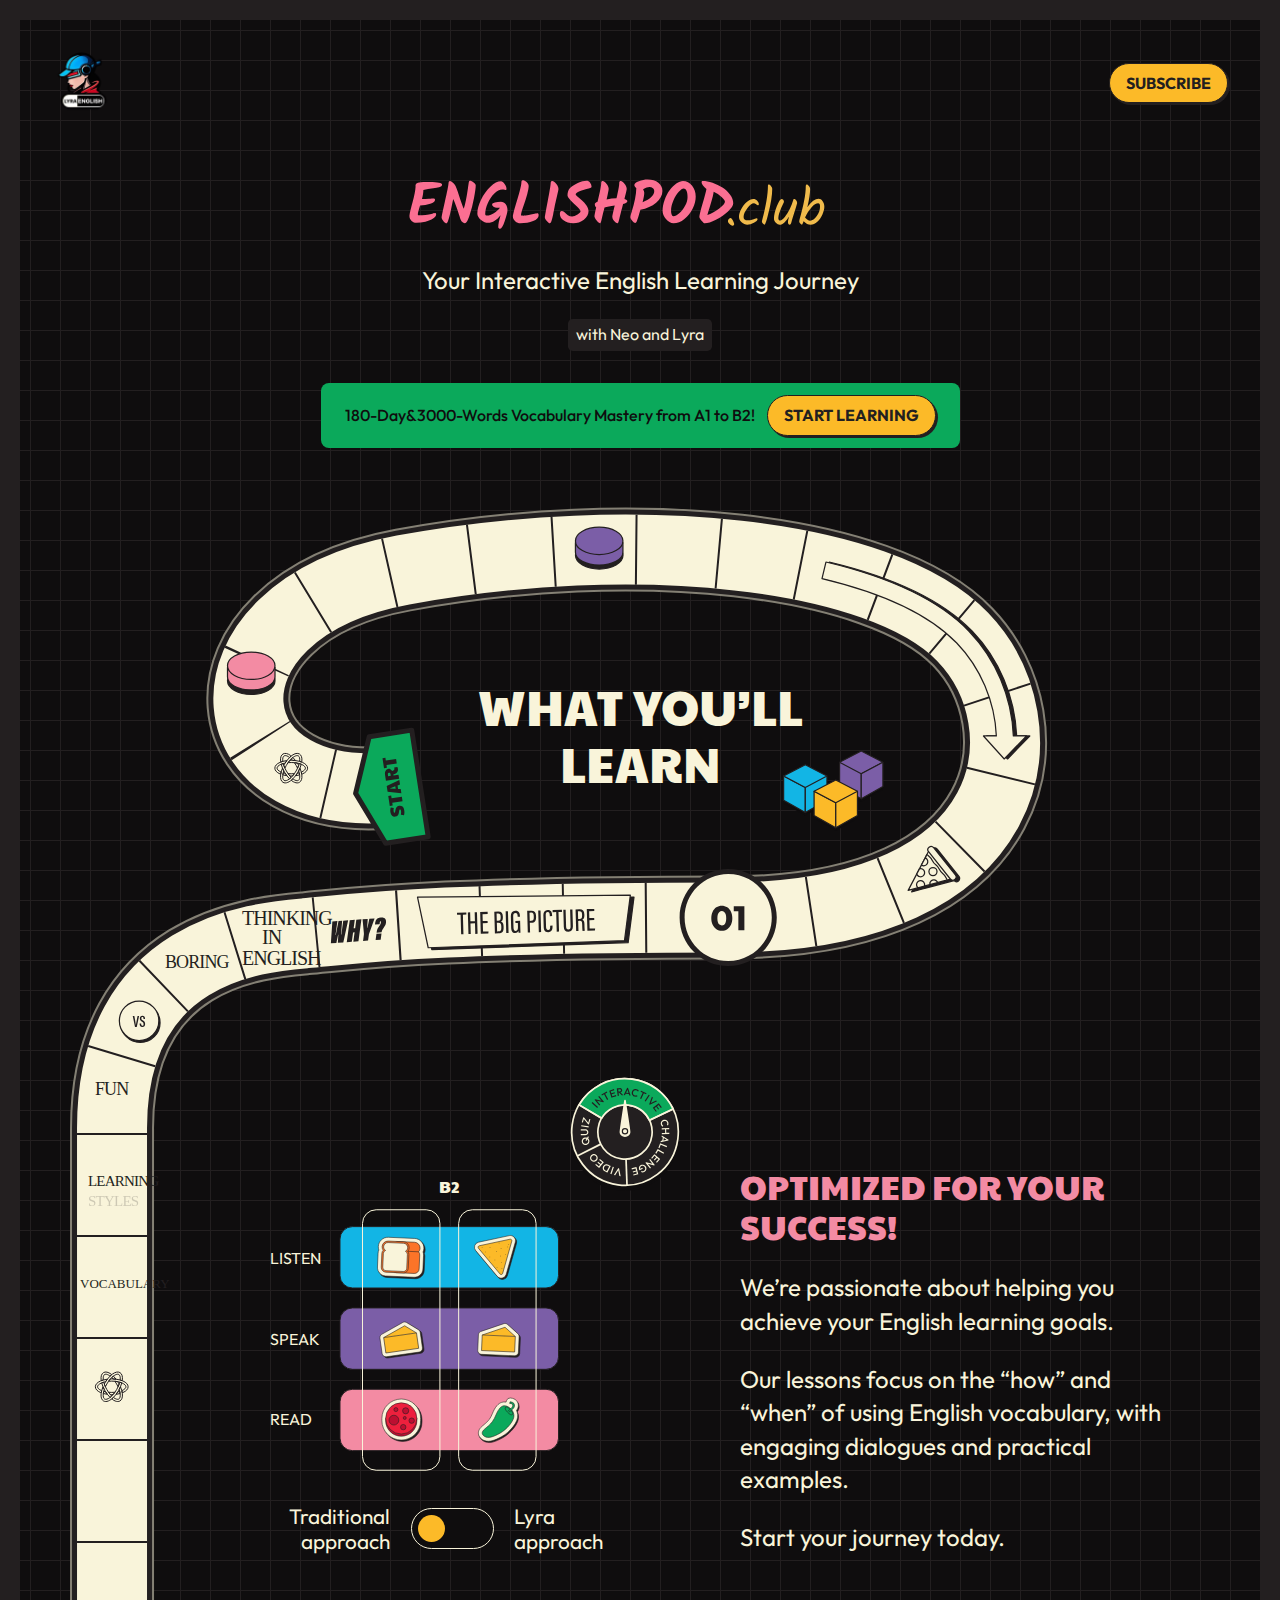
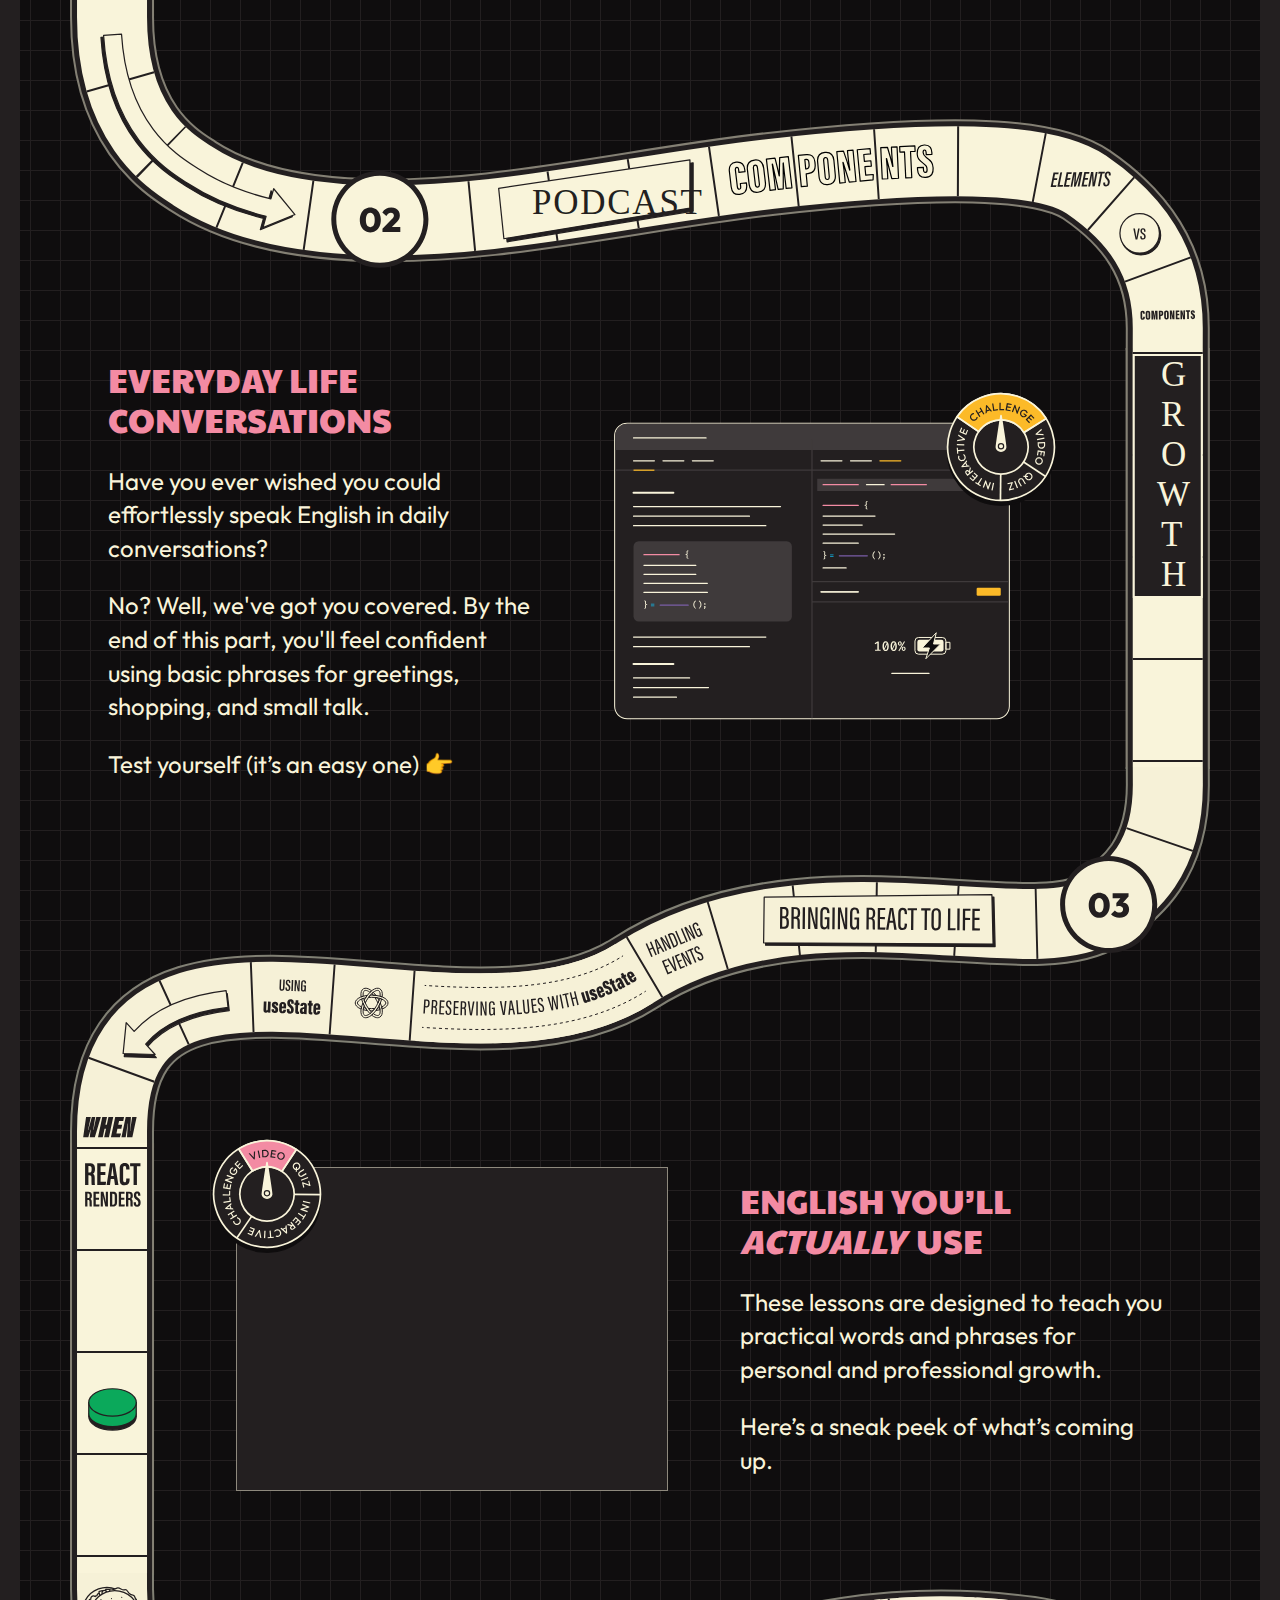
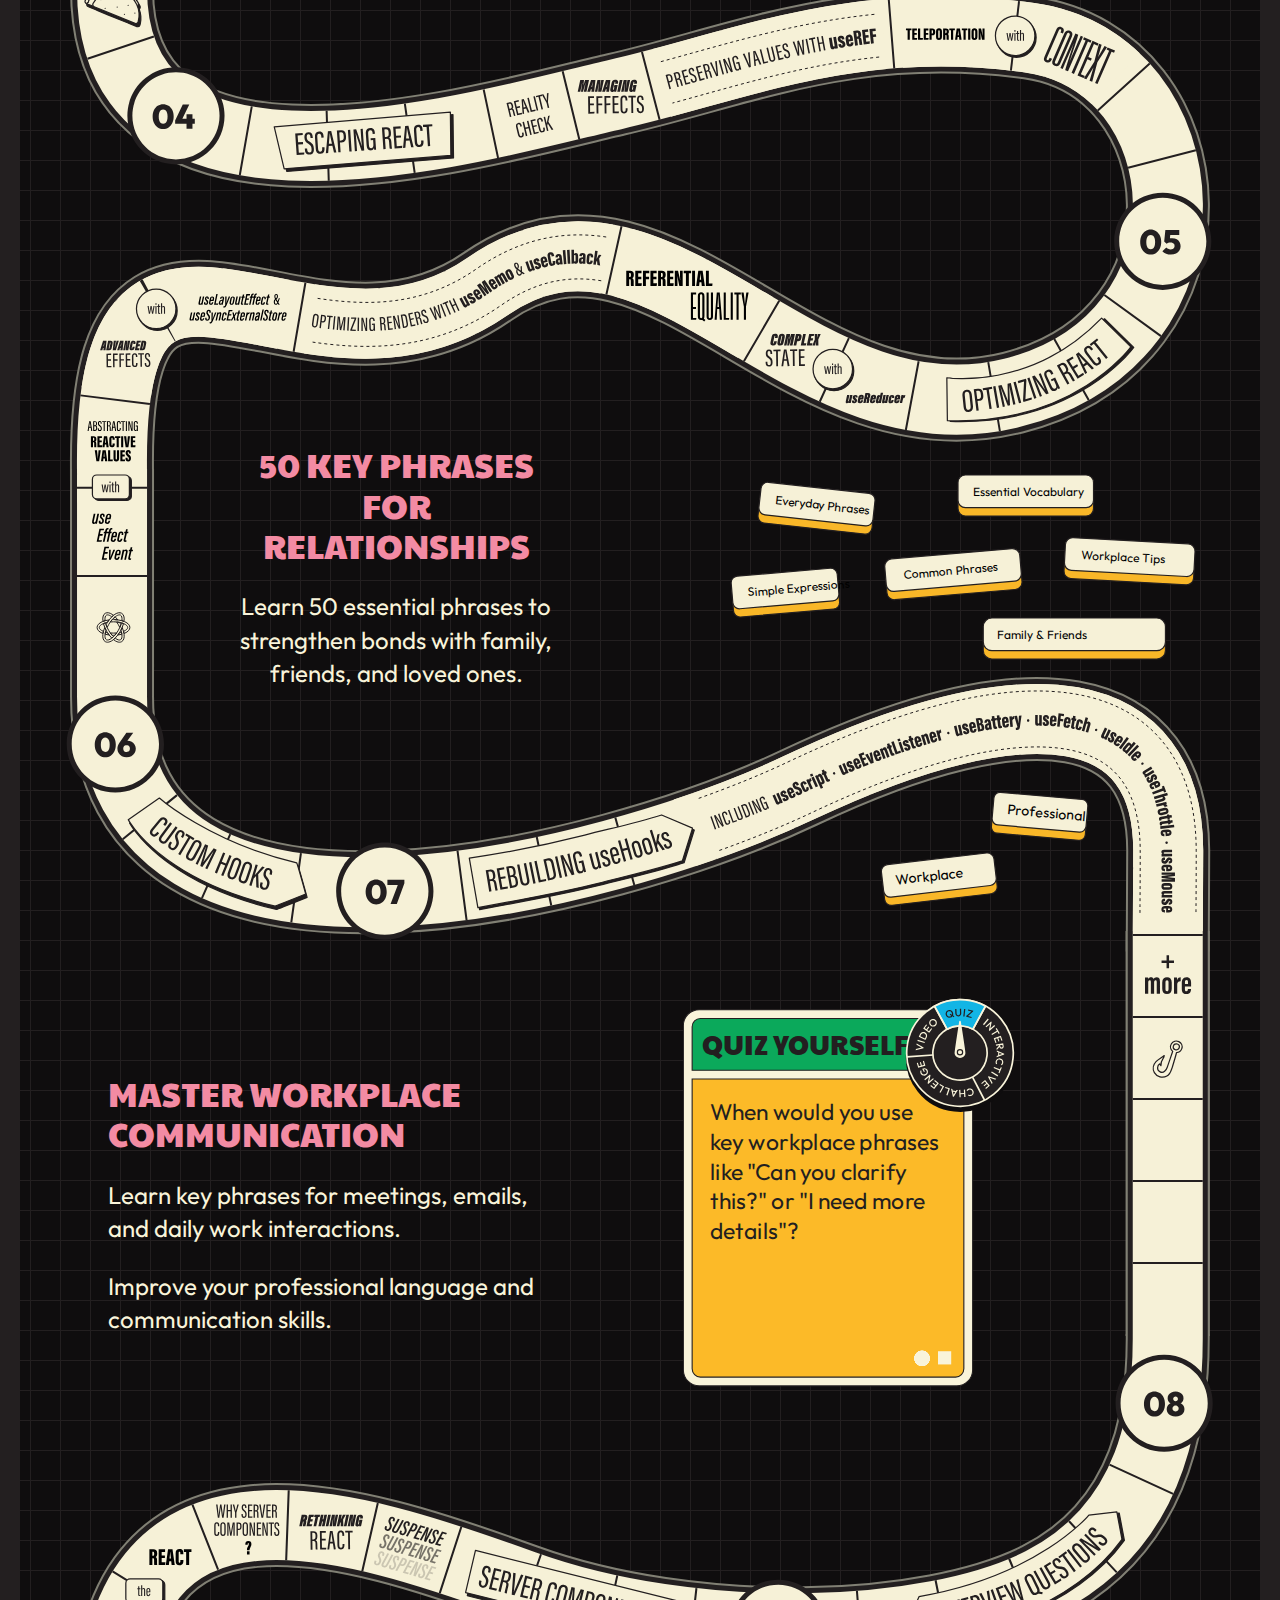
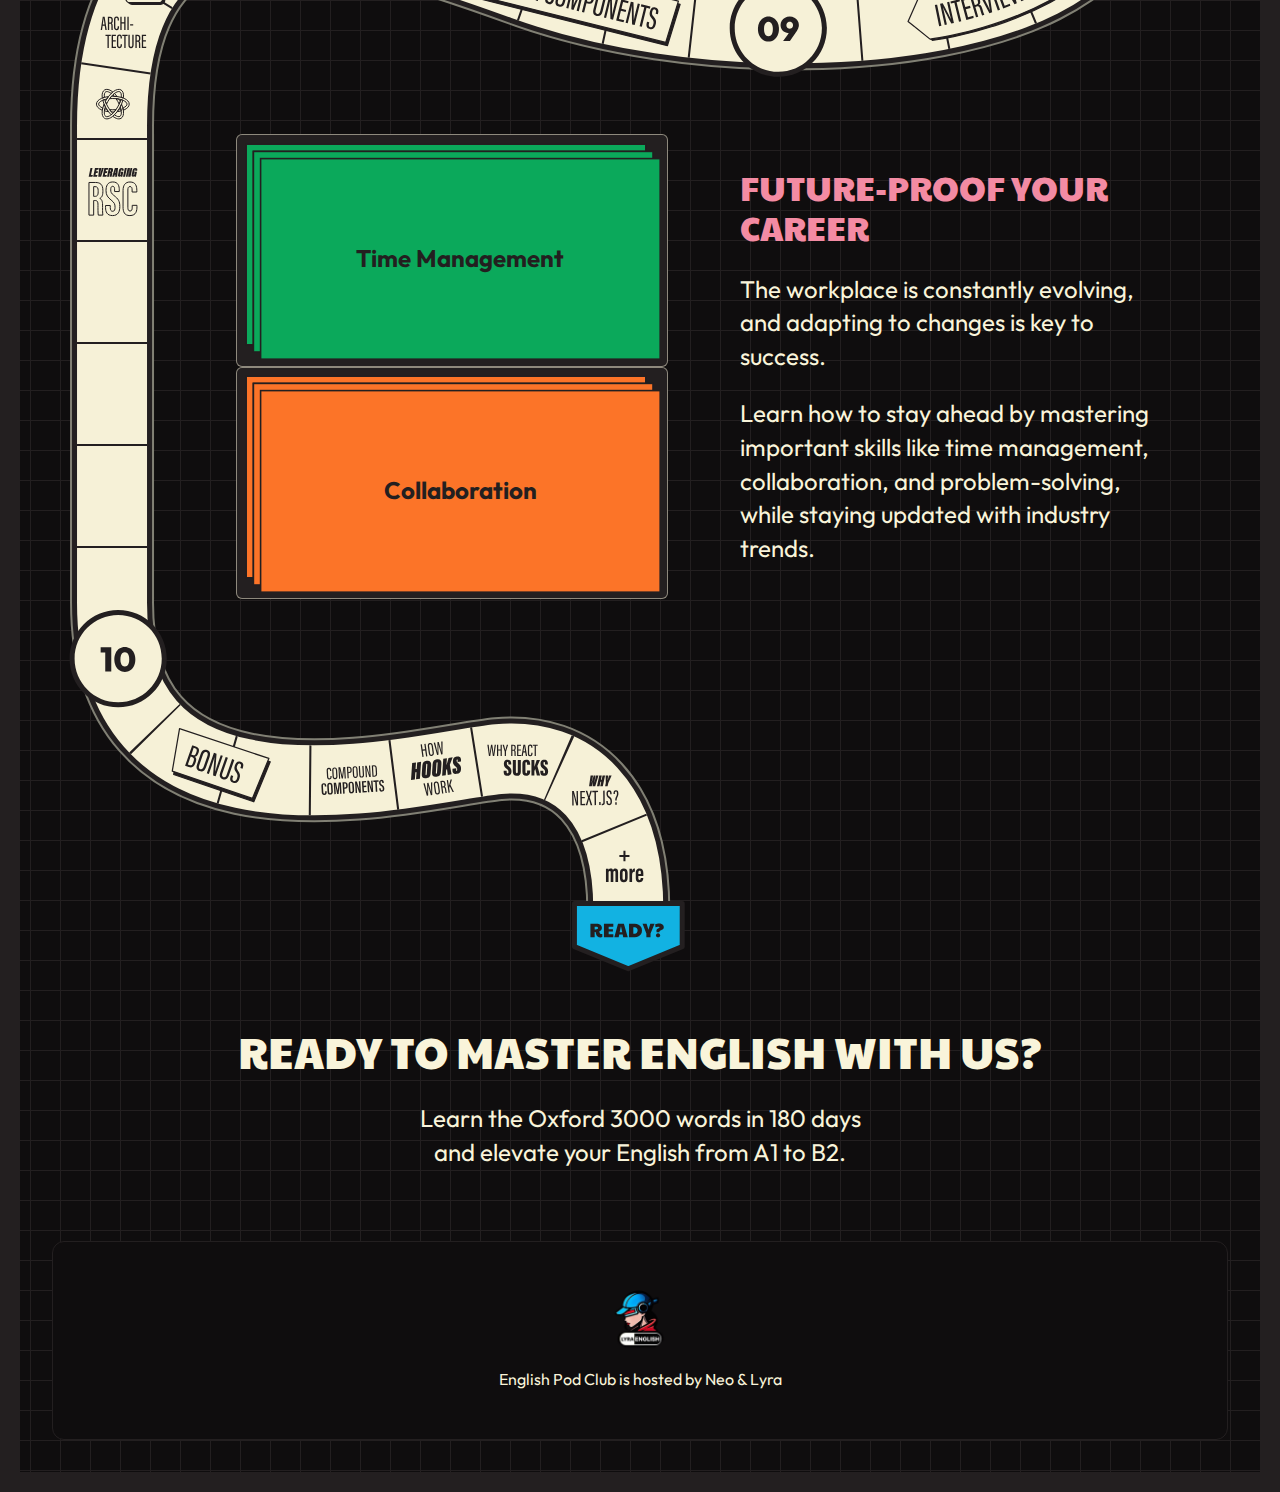
==== commit 47d90abd: "step2" ====
--- a/index.html
+++ b/index.html
@@ -361,7 +361,465 @@
       <h2 class="astro-SZDJJ2GI">What you’ll learn</h2>
     </div>
 
-    
+    <div class="board-section board-left astro-SZDJJ2GI">
+      <div class="board-graphic astro-SZDJJ2GI">
+        <svg xmlns="http://www.w3.org/2000/svg" viewBox="0 0 1166 716">
+          <g class="beige_stroke">
+            <path fill="none" stroke="#848074" stroke-miterlimit="10" stroke-width="84" d="M55.02-45.82v2963.28" />
+          </g>
+          <g class="charcoal_outline">
+            <path fill="none" stroke="#231f20" stroke-miterlimit="10" stroke-width="80" d="M55.02-45.82v2963.28" />
+          </g>
+          <g class="beige_path">
+            <path fill="none" stroke="#f9f4da" stroke-miterlimit="10" stroke-width="70" d="M55.02-45.82v2963.28" />
+          </g>
+          <g class="game_lines">
+            <path fill="none" stroke="#231f20" stroke-dasharray="0 0 2 100" stroke-miterlimit="10" stroke-width="70"
+              d="M55.02 5.07v2912.39" />
+          </g>
+        </svg>
+        <svg xmlns="http://www.w3.org/2000/svg" viewBox="0 0 1166 716">
+          <g class="beige_stroke">
+            <path fill="none" stroke="#848074" stroke-miterlimit="10" stroke-width="84" d="M55.02-45.67v793.5" />
+          </g>
+          <g class="charcoal_outline">
+            <path fill="none" stroke="#231f20" stroke-miterlimit="10" stroke-width="80" d="M55.02-45.67v793.5" />
+          </g>
+          <g class="beige_path">
+            <path fill="none" stroke="#f9f4da" stroke-miterlimit="10" stroke-width="70" d="M55.02-45.67v793.5" />
+          </g>
+          <g class="game_lines">
+            <path fill="none" stroke="#231f20" stroke-dasharray="0 0 2 100" stroke-miterlimit="10" stroke-width="70"
+              d="M55.02 5.07v742.76" />
+          </g>
+          <g class="game_stuff">
+            <g fill="#231f20">
+              <text font-family="Impact" font-size="15" letter-spacing="-0.05em">
+                <tspan x="30.89" y="57.8">LEARNING</tspan>
+                <tspan x="30.89" y="77.8" opacity=".2">STYLES</tspan>
+              </text>
+              </g>
+            
+            <g>
+              <g fill="#231f20">
+                  <text font-family="Impact" font-size="13">
+                    <tspan x="23" y="159.8">VOCABULARY</tspan>
+                  </text>
+              </g>
+            </g>
+
+            <g fill="none" stroke="#231f20" stroke-miterlimit="10" class="atom">
+              <path
+                d="M56.07 250.96c1.03.04 2.04.12 3.02.24-.86-1.14-1.77-2.18-2.7-3.1-.56.43-1.11.91-1.66 1.44.45.44.9.91 1.34 1.41ZM46.29 251.67c-.29-2.64.2-4.53 1.34-5.19.32-.19.71-.28 1.14-.28 1.09 0 2.49.59 4.03 1.71.09.07.18.13.27.2.55-.54 1.1-1.03 1.66-1.48a26.9 26.9 0 0 0-.63-.49c-2.92-2.14-5.6-2.69-7.56-1.56s-2.82 3.73-2.43 7.33c.03.26.06.52.1.79.67-.26 1.37-.49 2.11-.7-.01-.11-.03-.22-.04-.33ZM60.82 253.71c-.93-.19-1.91-.33-2.92-.42.6.84 1.17 1.73 1.71 2.67s1.03 1.88 1.46 2.82c.42-.92.79-1.84 1.09-2.74-.21-.39-.42-.78-.65-1.17-.23-.39-.46-.77-.69-1.15ZM54.73 264.41c-1.08 0-2.14-.05-3.17-.15.59.83 1.2 1.6 1.83 2.32.44.02.89.03 1.34.03s.9 0 1.34-.03c.63-.71 1.24-1.49 1.83-2.32-1.03.1-2.09.15-3.17.15ZM48.64 263.83c-.66-.13-1.29-.28-1.89-.46-.19.74-.33 1.46-.42 2.16 1.26.35 2.61.61 4.03.79-.6-.79-1.17-1.62-1.72-2.5ZM59.1 266.33c1.42-.18 2.77-.45 4.03-.79-.09-.7-.23-1.42-.42-2.16-.61.17-1.24.33-1.89.46-.55.87-1.13 1.71-1.72 2.5Z" />
+              <path
+                d="M62.92 244.58c-1.96-1.13-4.64-.58-7.56 1.56-.21.15-.42.32-.63.49-.56.45-1.11.94-1.66 1.48-.93.92-1.84 1.96-2.7 3.1-.6.79-1.17 1.62-1.72 2.5-.24.38-.47.76-.69 1.15-.23.39-.44.78-.65 1.17.31.9.67 1.82 1.09 2.74.43-.94.92-1.88 1.46-2.82.54-.94 1.11-1.83 1.71-2.67.59-.83 1.2-1.6 1.83-2.32.44-.5.89-.97 1.34-1.41.55-.53 1.1-1.01 1.66-1.44.09-.07.18-.14.27-.2 1.53-1.12 2.94-1.71 4.03-1.71.43 0 .82.09 1.14.28 1.14.66 1.63 2.55 1.34 5.19-.01.11-.03.22-.04.33.74.2 1.45.44 2.11.7.04-.27.08-.53.1-.79.39-3.59-.47-6.2-2.43-7.33Z" />
+              <path
+                d="M62.71 254.16c-.15.61-.34 1.24-.55 1.87-.31.9-.67 1.82-1.09 2.74-.43.94-.92 1.88-1.46 2.82s-1.11 1.83-1.71 2.67c-.59.83-1.2 1.6-1.83 2.32-.44.5-.89.97-1.34 1.41-.55.53-1.1 1.01-1.66 1.44-.09.07-.18.14-.27.2-2.14 1.57-4.02 2.09-5.17 1.43-1.14-.66-1.63-2.55-1.34-5.19.01-.11.03-.22.04-.33.09-.7.23-1.42.42-2.16.15-.61.34-1.24.55-1.87-.48-.91-.92-1.83-1.3-2.74-.55 1.32-1 2.63-1.33 3.89-.19.74-.34 1.47-.45 2.18-.04.27-.08.53-.1.79-.39 3.59.47 6.2 2.43 7.33.66.38 1.41.57 2.22.57 1.58 0 3.41-.72 5.34-2.13.21-.15.42-.32.63-.49.56-.45 1.11-.94 1.66-1.48.93-.92 1.84-1.96 2.7-3.1.6-.79 1.17-1.62 1.72-2.5.24-.38.47-.76.69-1.15.23-.39.44-.78.65-1.17.48-.91.92-1.83 1.3-2.74.55-1.32 1-2.63 1.33-3.89-.65-.27-1.34-.51-2.08-.72Z" />
+              <path
+                d="M65.98 253c-.24-.11-.49-.21-.74-.31-.67-.26-1.37-.49-2.11-.7-1.26-.35-2.61-.61-4.03-.79-.98-.12-1.99-.21-3.02-.24-.44-.02-.89-.03-1.34-.03s-.9 0-1.34.03c-.63.71-1.24 1.49-1.83 2.32 1.03-.1 2.09-.15 3.17-.15s2.14.05 3.17.15c1.01.1 1.99.24 2.92.42.65.13 1.29.28 1.89.46.73.21 1.43.45 2.08.72.1.04.21.09.31.13 2.43 1.07 3.82 2.44 3.82 3.76s-1.39 2.69-3.82 3.76c-.1.04-.2.09-.31.13.19.74.34 1.47.45 2.18.25-.1.5-.2.74-.31 3.31-1.46 5.13-3.5 5.13-5.76s-1.82-4.31-5.13-5.76ZM53.39 266.57a27.54 27.54 0 0 1-1.83-2.32c-.6-.84-1.17-1.73-1.71-2.67s-1.03-1.88-1.46-2.82c-.42-.92-.79-1.84-1.09-2.74-.21-.63-.4-1.26-.55-1.87-.73.21-1.43.45-2.08.72.33 1.26.77 2.57 1.33 3.89.38.91.82 1.83 1.3 2.74.21.39.42.78.65 1.17.23.39.46.77.69 1.15.55.87 1.13 1.71 1.72 2.5.86 1.14 1.77 2.18 2.7 3.1.56-.43 1.11-.91 1.66-1.44-.45-.44-.9-.91-1.34-1.41Z" />
+              <path
+                d="M65.35 265.63c-.03-.26-.06-.52-.1-.79-.11-.71-.26-1.44-.45-2.18-.33-1.26-.77-2.57-1.33-3.89-.38.91-.82 1.83-1.3 2.74.21.63.4 1.26.55 1.87.19.74.33 1.46.42 2.16.01.11.03.22.04.33.29 2.64-.2 4.53-1.34 5.19-1.14.66-3.02.14-5.17-1.43-.09-.07-.18-.13-.27-.2-.55.54-1.1 1.03-1.66 1.48.21.17.42.33.63.49 1.93 1.41 3.75 2.13 5.34 2.13.81 0 1.56-.19 2.22-.57 1.96-1.13 2.82-3.73 2.43-7.33ZM46.33 252a20.064 20.064 0 0 0-2.85 1.01c-3.31 1.46-5.13 3.5-5.13 5.76s1.82 4.31 5.13 5.76c.24.11.49.21.74.31.11-.71.26-1.44.45-2.18-.1-.04-.21-.09-.31-.13-2.43-1.07-3.82-2.44-3.82-3.76s1.39-2.69 3.82-3.76c.1-.04.2-.09.31-.13.65-.27 1.34-.51 2.08-.72.61-.17 1.24-.33 1.89-.46.55-.87 1.13-1.71 1.72-2.5-1.42.18-2.77.45-4.03.79Z" />
+            </g>
+          </g>
+        </svg>
+      </div>
+      <div class="board-content aha-moment astro-SZDJJ2GI">
+        <div class="content astro-SZDJJ2GI">
+          <h2 class="astro-SZDJJ2GI">Optimized for your success!</h2>
+          <p class="astro-SZDJJ2GI">We’re passionate about helping you achieve your English learning goals.</p>
+          <p class="astro-SZDJJ2GI">
+            Our lessons focus on the “how” and “when” of using English vocabulary, with engaging dialogues and practical
+            examples.
+          </p>
+          <p class="astro-SZDJJ2GI">Start your journey today.</p>
+        </div>
+
+        <div class="demo astro-SZDJJ2GI">
+          <style>
+            astro-island,
+            astro-slot,
+            astro-static-slot {
+              display: contents
+            }
+          </style>
+          <script>(() => { var e = async t => { await (await t())() }; (self.Astro || (self.Astro = {})).load = e; window.dispatchEvent(new Event("astro:load")); })();; (() => { var d; { let p = { 0: t => u(t), 1: t => l(t), 2: t => new RegExp(t), 3: t => new Date(t), 4: t => new Map(l(t)), 5: t => new Set(l(t)), 6: t => BigInt(t), 7: t => new URL(t), 8: t => new Uint8Array(t), 9: t => new Uint16Array(t), 10: t => new Uint32Array(t) }, h = t => { let [e, n] = t; return e in p ? p[e](n) : void 0 }, l = t => t.map(h), u = t => typeof t != "object" || t === null ? t : Object.fromEntries(Object.entries(t).map(([e, n]) => [e, h(n)])); customElements.get("astro-island") || customElements.define("astro-island", (d = class extends HTMLElement { constructor() { super(...arguments); this.hydrate = async () => { var i; if (!this.hydrator || !this.isConnected) return; let e = (i = this.parentElement) == null ? void 0 : i.closest("astro-island[ssr]"); if (e) { e.addEventListener("astro:hydrate", this.hydrate, { once: !0 }); return } let n = this.querySelectorAll("astro-slot"), o = {}, a = this.querySelectorAll("template[data-astro-template]"); for (let r of a) { let s = r.closest(this.tagName); s != null && s.isSameNode(this) && (o[r.getAttribute("data-astro-template") || "default"] = r.innerHTML, r.remove()) } for (let r of n) { let s = r.closest(this.tagName); s != null && s.isSameNode(this) && (o[r.getAttribute("name") || "default"] = r.innerHTML) } let c; try { c = this.hasAttribute("props") ? u(JSON.parse(this.getAttribute("props"))) : {} } catch (r) { let s = this.getAttribute("component-url") || "<unknown>", y = this.getAttribute("component-export"); throw y && (s += ` (export ${y})`), console.error(`[hydrate] Error parsing props for component ${s}`, this.getAttribute("props"), r), r } await this.hydrator(this)(this.Component, c, o, { client: this.getAttribute("client") }), this.removeAttribute("ssr"), this.dispatchEvent(new CustomEvent("astro:hydrate")) } } connectedCallback() { !this.hasAttribute("await-children") || this.firstChild ? this.childrenConnectedCallback() : new MutationObserver((e, n) => { n.disconnect(), setTimeout(() => this.childrenConnectedCallback(), 0) }).observe(this, { childList: !0 }) } async childrenConnectedCallback() { let e = this.getAttribute("before-hydration-url"); e && await import(e), this.start() } start() { let e = JSON.parse(this.getAttribute("opts")), n = this.getAttribute("client"); if (Astro[n] === void 0) { window.addEventListener(`astro:${n}`, () => this.start(), { once: !0 }); return } Astro[n](async () => { let o = this.getAttribute("renderer-url"), [a, { default: c }] = await Promise.all([import(this.getAttribute("component-url")), o ? import(o) : () => () => { }]), i = this.getAttribute("component-export") || "default"; if (!i.includes(".")) this.Component = a[i]; else { this.Component = a; for (let r of i.split(".")) this.Component = this.Component[r] } return this.hydrator = c, this.hydrate }, e, this) } attributeChangedCallback() { this.hydrate() } }, d.observedAttributes = ["props"], d)) } })();</script>
+          <astro-island uid="ZOeue6" prefix="r0" component-url="/_astro/ReactConcerns.930cef32.js"
+            component-export="default" renderer-url="/_astro/client.6cac8cfd.js" props="{}" ssr="" client="load"
+            opts="{&quot;name&quot;:&quot;ReactConcerns&quot;,&quot;value&quot;:true}" await-children="">
+            <div class="_container_jvz7r_2 _trad-approach_jvz7r_168"><svg id="ReactConcerns"
+                xmlns="http://www.w3.org/2000/svg" xmlns:xlink="http://www.w3.org/1999/xlink" viewBox="0 0 300 315"
+                role="img">
+                <title></title>
+                <defs>
+                  <linearGradient id="linear-gradient" x1="131.19" y1="302.22" x2="131.19" y2="41.76"
+                    gradientUnits="userSpaceOnUse">
+                    <stop offset="0" stop-color="#f38ba3"></stop>
+                    <stop offset="0.53" stop-color="#7b5ea7"></stop>
+                    <stop offset="1" stop-color="#12b5e5"></stop>
+                  </linearGradient>
+                  <linearGradient id="linear-gradient-2" x1="227.36" x2="227.36" xlink:href="#linear-gradient">
+                  </linearGradient>
+                </defs><text transform="translate(119.28 24.96)" fill="#f9f4da" font-family="Paytone One"
+                  font-size="16.35">
+                  <tspan x="50" y="0">B2</tspan>
+                </text>
+                <g id="concerns"><text transform="translate(0 96.2)" fill="#f9f4da" font-family="Outfit-Regular, Outfit"
+                    font-size="16">
+                    <tspan x="0" y="0">LISTEN</tspan>
+                  </text><text transform="translate(0 176.56)" fill="#f9f4da" font-family="Outfit-Regular, Outfit"
+                    font-size="16">
+                    <tspan x="0" y="0">SPEAK</tspan>
+                  </text><text transform="translate(0 257.3)" fill="#f9f4da" font-family="Outfit-Regular, Outfit"
+                    font-size="16">
+                    <tspan x="0" y="0">READ</tspan>
+                  </text>
+                  <rect id="html" class="_concern_jvz7r_115 undefined" x="69.99" y="58.61" width="218.57" height="61.39"
+                    rx="12.52" ry="12.52" fill="#12b5e5" stroke="#231f20" stroke-miterlimit="10"></rect>
+                  <rect id="css" class="_concern_jvz7r_115 undefined" x="69.99" y="139.93" width="218.57" height="61.39"
+                    rx="12.52" ry="12.52" fill="#7b5ea7" stroke="#231f20" stroke-miterlimit="10"></rect>
+                  <rect id="js" class="_concern_jvz7r_115 undefined" x="69.99" y="221.26" width="218.57" height="61.39"
+                    rx="12.52" ry="12.52" fill="#f38ba3" stroke="#231f20" stroke-miterlimit="10"></rect>
+                </g>
+                <rect id="component1" class="_component_jvz7r_104 _component1_jvz7r_104" x="92.49" y="41.76"
+                  width="77.42" height="260.47" rx="13.69" ry="13.69" fill="none" stroke="#f9f4da"
+                  stroke-miterlimit="10"></rect>
+                <rect id="component2" class="_component_jvz7r_104 _component2_jvz7r_105" x="188.65" y="41.76"
+                  width="77.42" height="260.47" rx="13.69" ry="13.69" fill="none" stroke="#f9f4da"
+                  stroke-miterlimit="10"></rect>
+                <rect id="component2Gradient" class="_component_jvz7r_104 _component2Gradient_jvz7r_105" x="92.49"
+                  y="41.76" width="77.42" height="260.47" rx="13.69" ry="13.69" fill="url(#linear-gradient)"></rect>
+                <rect id="component1Gradient" class="_component_jvz7r_104 _component1Gradient_jvz7r_104" x="188.65"
+                  y="41.76" width="77.42" height="260.47" rx="13.69" ry="13.69" fill="url(#linear-gradient-2)"></rect>
+                <g id="bread" class="_icon_jvz7r_110 _bread_jvz7r_128" stroke="#231f20" stroke-linejoin="round"
+                  stroke-width="0.57">
+                  <path
+                    d="M145.23 110.73l-28.29-1.25c-4.74-.21-8.42-4.23-8.21-8.97l.61-13.84c.05-1.11.31-2.19.77-3.19a9.356 9.356 0 01-.5-3.54c.23-5.29 4.73-9.41 10.02-9.17l26.33 1.16c5.29.23 9.41 4.73 9.18 10.02a9.387 9.387 0 01-.82 3.48c.37 1.04.54 2.14.49 3.25l-.61 13.84c-.21 4.74-4.23 8.42-8.97 8.21z"
+                    fill="#231f20"></path>
+                  <path
+                    d="M143.96 109.24l-28.29-1.25c-4.74-.21-8.42-4.23-8.21-8.97l.61-13.84c.05-1.11.31-2.19.77-3.19a9.356 9.356 0 01-.5-3.54c.23-5.29 4.73-9.41 10.02-9.17l26.33 1.16c5.29.23 9.41 4.73 9.18 10.02a9.387 9.387 0 01-.82 3.48c.37 1.04.54 2.14.49 3.25l-.61 13.84c-.21 4.74-4.23 8.42-8.97 8.21z"
+                    fill="#f9f4da"></path>
+                  <path
+                    d="M144.12 105.45l-18.05-.8a4.818 4.818 0 01-4.59-5.01l.61-13.84c.05-1.18.54-2.28 1.34-3.11a5.698 5.698 0 01-1.07-3.61c.14-3.2 2.86-5.69 6.07-5.55l16.09.71c3.2.14 5.69 2.86 5.55 6.07a5.771 5.771 0 01-1.38 3.51c.72.9 1.11 2.04 1.06 3.22l-.61 13.84a4.818 4.818 0 01-5.01 4.59z"
+                    fill="#fc7428"></path>
+                  <path
+                    d="M133.22 104.96l-17.39-.77a4.818 4.818 0 01-4.59-5.01l.61-13.84c.05-1.18.54-2.28 1.34-3.11a5.698 5.698 0 01-1.07-3.61c.14-3.2 2.86-5.69 6.07-5.55l15.43.68c3.2.14 5.69 2.86 5.55 6.07a5.771 5.771 0 01-1.38 3.51c.72.9 1.11 2.04 1.06 3.22l-.61 13.84a4.818 4.818 0 01-5.01 4.59z"
+                    fill="#fc7428"></path>
+                  <path
+                    d="M137.66 79.74h0a4.298 4.298 0 00-4.11-4.49l-15.43-.68a4.298 4.298 0 00-4.49 4.11h0c-.07 1.57.72 2.96 1.94 3.77a3.282 3.282 0 00-2.2 2.96l-.61 13.84a3.298 3.298 0 003.15 3.44l17.39.77c1.82.08 3.36-1.33 3.44-3.15l.61-13.84a3.29 3.29 0 00-1.93-3.14c1.28-.7 2.19-2.02 2.26-3.58z"
+                    fill="#f9f4da"></path>
+                  <path fill="#fc7428" d="M137.78 83.32L148.69 83.8"></path>
+                </g>
+                <g id="cheese1" class="_icon_jvz7r_110 _cheese1_jvz7r_139" stroke="#231f20" stroke-linejoin="round"
+                  stroke-width="0.57">
+                  <path
+                    d="M150.74 185.32l-32.81 4.67c-2.07.29-4-1.15-4.29-3.22l-2.19-15.41c-.21-1.44.42-2.84 1.6-3.65.09-.07.19-.13.29-.18l20.98-11.84c1.24-.68 2.7-.64 3.85.07l11.81 7.16c.16.1.32.21.46.33.72.6 1.2 1.44 1.33 2.38l2.19 15.41c.29 2.07-1.15 4-3.22 4.29zm-33.96-11.69s0 0 0 0 0 0 0 0z"
+                    fill="#231f20"></path>
+                  <path
+                    d="M149.21 184.08l-32.81 4.67c-2.07.29-4-1.15-4.29-3.22l-2.19-15.41c-.21-1.44.42-2.84 1.6-3.65.09-.07.19-.13.29-.18l20.98-11.84c1.24-.68 2.7-.64 3.85.07l11.81 7.16c.16.1.32.21.46.33.72.6 1.2 1.44 1.33 2.38l2.19 15.41c.29 2.07-1.15 4-3.22 4.29zm-33.96-11.69s0 0 0 0 0 0 0 0z"
+                    fill="#f9f4da"></path>
+                  <path fill="#fcba28" d="M113.67 169.59L134.65 157.75 146.48 164.92"></path>
+                  <path transform="rotate(-8.1 131.19 174.937)" fill="#fcba28" d="M114.6 167.18H147.75V182.74H114.6z">
+                  </path>
+                </g>
+                <g id="pepperoni" class="_icon_jvz7r_110 _pepperoni_jvz7r_132" stroke="#231f20" stroke-linejoin="round"
+                  stroke-width="0.57">
+                  <path
+                    d="M132.6 273.45c-10.69 0-19.39-8.7-19.39-19.39v-2.21c0-10.69 8.7-19.39 19.39-19.39s19.39 8.7 19.39 19.39v2.21c0 10.69-8.7 19.39-19.39 19.39z"
+                    fill="#231f20"></path>
+                  <path
+                    d="M131.27 272.02c-10.69 0-19.39-8.7-19.39-19.39v-2.21c0-10.69 8.7-19.39 19.39-19.39s19.39 8.7 19.39 19.39v2.21c0 10.69-8.7 19.39-19.39 19.39z"
+                    fill="#f9f4da"></path>
+                  <path
+                    d="M146.86 252.63c0 8.61-6.98 15.6-15.6 15.6s-15.6-6.98-15.6-15.6v-2.21s8.75-11.76 15.6-11.76 15.6 11.76 15.6 11.76v2.21z"
+                    fill="#bc0f31"></path>
+                  <circle cx="131.27" cy="250.42" r="15.6" fill="#ed203d"></circle>
+                  <circle cx="135.66" cy="242.8" r="3.08" fill="#bc0f31"></circle>
+                  <circle cx="125.9" cy="241.62" r="2" fill="#bc0f31"></circle>
+                  <circle cx="123.9" cy="252.14" r="4.9" fill="#bc0f31"></circle>
+                  <circle cx="133.23" cy="259.14" r="2.71" fill="#bc0f31"></circle>
+                  <circle cx="141.68" cy="252.66" r="2.71" fill="#bc0f31"></circle>
+                  <circle cx="134.74" cy="249.95" r="1.5" fill="#bc0f31"></circle>
+                </g>
+                <g id="chip" class="_icon_jvz7r_110 _chip_jvz7r_129">
+                  <path
+                    d="M233.48 111.34c-1.88.4-3.81-.26-5.04-1.73l-21.59-25.78a5.123 5.123 0 01-.92-5 5.116 5.116 0 013.8-3.37l30.76-6.57c1.79-.38 3.6.19 4.85 1.52a5.118 5.118 0 011.2 4.94l-9.17 32.35a5.132 5.132 0 01-3.89 3.64z"
+                    fill="#231f20" stroke="#231f20" stroke-linejoin="round" stroke-width="0.57"></path>
+                  <path
+                    d="M232.28 110.07c-1.88.4-3.81-.26-5.04-1.73l-21.59-25.78a5.123 5.123 0 01-.92-5 5.116 5.116 0 013.8-3.37l30.76-6.57c1.79-.38 3.6.19 4.85 1.52a5.118 5.118 0 011.2 4.94l-9.17 32.35a5.132 5.132 0 01-3.89 3.64z"
+                    fill="#f9f4da" stroke="#231f20" stroke-linejoin="round" stroke-width="0.57"></path>
+                  <path
+                    d="M209.29 77.77l30.76-6.57c1.11-.24 2.07.79 1.77 1.89l-9.17 32.35c-.33 1.16-1.83 1.48-2.61.56l-21.59-25.78c-.73-.87-.27-2.2.84-2.44z"
+                    fill="#fcba28" stroke="#231f20" stroke-linejoin="round" stroke-width="0.57"></path>
+                  <path
+                    d="M231.06 80.68c.37 0 .37-.58 0-.58s-.37.58 0 .58zM224.93 92.26c.37 0 .37-.58 0-.58s-.37.58 0 .58zM230.23 88.44c.37 0 .37-.58 0-.58s-.37.58 0 .58zM231.79 94.72c.37 0 .37-.58 0-.58s-.37.58 0 .58zM231.96 100.88c.37 0 .37-.58 0-.58s-.37.58 0 .58zM215.71 84.21c.37 0 .37-.58 0-.58s-.37.58 0 .58zM226.63 83.94c.37 0 .37-.58 0-.58s-.37.58 0 .58zM220.01 79.7c.37 0 .37-.58 0-.58s-.37.58 0 .58zM229.06 75.44c.37 0 .37-.58 0-.58s-.37.58 0 .58zM238.76 76.71c.37 0 .37-.58 0-.58s-.37.58 0 .58zM237.47 79.31c.37 0 .37-.58 0-.58s-.37.58 0 .58zM235.23 86.46c.37 0 .37-.58 0-.58s-.37.58 0 .58zM227.03 100.08c.37 0 .37-.58 0-.58s-.37.58 0 .58zM219.85 89.3c.37 0 .37-.58 0-.58s-.37.58 0 .58zM212.1 79.73c.37 0 .37-.58 0-.58s-.37.58 0 .58z"
+                    fill="#231f20"></path>
+                </g>
+                <g id="cheese2" class="_icon_jvz7r_110 _cheese2_jvz7r_140" stroke="#231f20" stroke-linejoin="round"
+                  stroke-width="0.57">
+                  <path
+                    d="M245.73 189.32l-33.11-1.49c-2.09-.09-3.71-1.87-3.62-3.96l.7-15.55c.07-1.46.94-2.72 2.25-3.3.1-.05.21-.09.32-.13l22.81-7.75c1.34-.43 2.77-.13 3.77.78l10.28 9.22c.14.13.27.27.39.41.6.72.91 1.63.87 2.58l-.7 15.55c-.09 2.09-1.87 3.71-3.96 3.62zm-31.2-17.77s0 0 0 0 0 0 0 0z"
+                    fill="#231f20"></path>
+                  <path
+                    d="M244.45 187.83l-33.11-1.49c-2.09-.09-3.71-1.87-3.62-3.96l.7-15.55c.07-1.46.94-2.72 2.25-3.3.1-.05.21-.09.32-.13l22.81-7.75c1.34-.43 2.77-.13 3.77.78l10.28 9.22c.14.13.27.27.39.41.6.72.91 1.63.87 2.58l-.7 15.55c-.09 2.09-1.87 3.71-3.96 3.62zm-31.2-17.77s0 0 0 0 0 0 0 0z"
+                    fill="#f9f4da"></path>
+                  <path fill="#fcba28" d="M212.21 167L235.03 159.25 245.32 168.49"></path>
+                  <path transform="rotate(2.57 228.742 175.735)" fill="#fcba28" d="M211.85 167.74H245V183.3H211.85z">
+                  </path>
+                </g>
+                <g id="pepper" class="_icon_jvz7r_110 _pepper_jvz7r_132" stroke="#231f20" stroke-linejoin="round"
+                  stroke-width="0.57">
+                  <path
+                    d="M215.84 274.05c-1.04-.3-2.02-.77-2.92-1.38-2.53-1.71-3.36-3.71-3.62-5.1-.35-1.92-.04-4.85 3.46-7.91.86-.75 1.6-1.37 2.27-1.94 2.04-1.71 3.16-2.65 5.08-5.06 1.23-1.55 2.1-3.56 3.03-5.69 1.13-2.61 2.41-5.57 4.61-8.05 1.46-1.65 3.01-2.72 4.73-3.27 1.37-.44 2.88-.53 4.39-.28l.44-1.42a3.8 3.8 0 013.94-2.66c5.88.48 7.36 4.28 7.72 5.9.37 1.65.3 4-1.61 6.61.52 1.19.89 2.46 1.11 3.82h0c1.27 7.89-8.55 18.15-15.82 22.22-7.52 4.21-12.55 5.48-16.82 4.23z"
+                    fill="#231f20"></path>
+                  <path
+                    d="M215.03 272.76c-1.04-.3-2.02-.77-2.92-1.38-2.53-1.71-3.36-3.71-3.62-5.1-.35-1.92-.04-4.85 3.46-7.91.86-.75 1.6-1.37 2.27-1.94 2.04-1.71 3.16-2.65 5.08-5.06 1.23-1.55 2.1-3.56 3.03-5.69 1.13-2.61 2.41-5.57 4.61-8.05 1.46-1.65 3.01-2.72 4.73-3.27 1.37-.44 2.88-.53 4.39-.28l.44-1.42a3.8 3.8 0 013.94-2.66c5.88.48 7.36 4.28 7.72 5.9.37 1.65.3 4-1.61 6.61.52 1.19.89 2.46 1.11 3.82h0c1.27 7.89-8.55 18.15-15.82 22.22-7.52 4.21-12.55 5.48-16.82 4.23z"
+                    fill="#f9f4da"></path>
+                  <path
+                    d="M243.91 246.91c-.85-5.31-4.48-7.38-6.01-8.22-1.54-.84-3.39-1.24-5.06-.71-1.2.39-2.21 1.22-3.04 2.17-3.44 3.89-4.27 9.53-7.51 13.59-2.86 3.59-4.37 4.47-7.82 7.49-1.29 1.12-2.53 2.68-2.22 4.36.2 1.11 1.06 1.99 2 2.63 3.66 2.47 8.85.84 15.75-3.02 7.05-3.94 14.77-12.98 13.92-18.29z"
+                    fill="#0ba95b"></path>
+                  <ellipse cx="238.93" cy="242.92" rx="1.89" ry="4.99" transform="rotate(-43.69 238.908 242.903)"
+                    fill="#0ba95b"></ellipse>
+                  <path
+                    d="M244.45 236.72c-.47-2.12-2.47-2.78-4.3-2.93-.17.53-.33 1.07-.5 1.6 1.13 0 2.33.23 2.84 1.07 1.55 2.56-4.03 6.03-4.03 6.03l1.03 1.19s5.79-3.27 4.96-6.97z"
+                    fill="#0ba95b"></path>
+                </g>
+                <g id="pizza" class="_icon_jvz7r_110 _pizza_jvz7r_102" stroke="#231f20" stroke-linejoin="round"
+                  stroke-width="0.64">
+                  <path
+                    d="M113.8 203.01a4.279 4.279 0 01-2.37-4.01l1.82-41.71c-1.63-2.2-1.98-5.21-.72-7.77 1.83-3.69 6.32-5.21 10.01-3.38l31.02 15.37c3.69 1.83 5.21 6.32 3.38 10.01-1.27 2.56-3.87 4.1-6.61 4.14l-3.65 3.01-5.06 4.26s-.08.07-.13.11l-23.07 19.41a4.277 4.277 0 01-4.64.56z"
+                    fill="#231f20"></path>
+                  <path
+                    d="M113.07 201.45a4.279 4.279 0 01-2.37-4.01l1.82-41.71c-1.63-2.2-1.98-5.21-.72-7.77 1.83-3.69 6.32-5.21 10.01-3.38l31.02 15.37c3.69 1.83 5.21 6.32 3.38 10.01-1.27 2.56-3.87 4.1-6.61 4.14l-3.65 3.01-5.06 4.26s-.08.07-.13.11l-23.07 19.41a4.277 4.277 0 01-4.64.56z"
+                    fill="#f9f4da"></path>
+                  <g>
+                    <path fill="#ed203d" d="M116.61 160.54L116.96 151.03 150.66 167.72 143.25 173.82 116.61 160.54z">
+                    </path>
+                    <rect x="113.49" y="155.76" width="41.04" height="6.42" rx="3.21" ry="3.21"
+                      transform="rotate(26.35 134.032 159.003)" fill="#fc7428"></rect>
+                    <path
+                      d="M114.96 197.63l30.2-25.41h0s.03-.04.04-.05c0 0 0-.01.01-.02 0 0 .02-.02.02-.03 0-.01 0-.02.01-.02l.02-.03v-.02s.02-.02.02-.03v-.03-.03-.03-.03-.03-.03-.03-.06-.04-.01a.597.597 0 00-.22-.34l-1.45-1.15a12.908 12.908 0 00-4.79-2.38 13.05 13.05 0 01-5-2.48 12.876 12.876 0 00-4.8-2.38 13.05 13.05 0 01-5-2.48 12.876 12.876 0 00-4.8-2.38l-1.77-.45a.64.64 0 00-.41.03s0 0 0 0c-.01 0-.02.01-.03.02-.01 0-.02 0-.02.01 0 0-.02.01-.03.02 0 0-.02.01-.02.02s-.02.02-.03.02l-.02.02-.02.02-.02.02c-.01.01-.01.02-.02.03l-.02.02c-.01.01-.01.02-.02.03v.02l-.03.03v.02s-.02.03-.02.04v.02c0 .02-.01.04-.01.06h0l-1.75 39.5z"
+                      fill="#fcba28"></path>
+                    <circle cx="129.34" cy="170.22" r="4.01" fill="#ed203d"></circle>
+                    <path
+                      d="M137.05 177.41a4.023 4.023 0 00-5.38 1.81c-.67 1.36-.49 2.91.32 4.07l6.09-5.12c-.3-.3-.64-.56-1.04-.76zM125.51 183.64c-1.99-.98-4.39-.17-5.38 1.81s-.17 4.39 1.81 5.38c.25.12.5.22.75.28l5.01-4.22c-.12-1.35-.9-2.61-2.2-3.26zM122.29 178.23c.98-1.99.17-4.39-1.81-5.38-1.51-.75-3.25-.45-4.44.59l-.25 5.74c.32.34.69.64 1.13.85 1.99.98 4.39.17 5.38-1.81zM116.58 161.25l-.35 7.92c1.7.28 3.45-.54 4.26-2.16.98-1.99.17-4.39-1.81-5.38-.67-.33-1.39-.45-2.09-.39z"
+                      fill="#ed203d"></path>
+                  </g>
+                </g>
+                <g id="taco" class="_icon_jvz7r_110 _taco_jvz7r_103">
+                  <path
+                    d="M254.59 194.85l-51.26-5.48a6.585 6.585 0 01-4.61-2.67 6.451 6.451 0 01-1.1-5.12c2.81-13.34 14.37-22.57 27.84-22.47.57-.44 1.28-.9 2.15-1.23 2.13-.81 4.09-.42 5.52-.14.28.05.64.13.89.16 2.61-1.34 5.8-.83 8.25 1.36.76.68 1.1.87 1.23.93.17 0 .47-.01.6-.02 1.09-.06 2.72-.14 4.43.74 1.67.85 2.55 2.2 3.13 3.09.13.2.28.43.35.51.13.16.58.47.94.72.44.3.92.63 1.41 1.04 2.17 1.8 3.25 4.28 2.96 6.66 2.98 4.61 4.53 9.93 4.5 15.51-.01 1.82-.8 3.56-2.16 4.78a6.575 6.575 0 01-5.07 1.63zm-4.84-23.56h0zm-19.48-6h0z"
+                    fill="#231f20" stroke="#231f20" stroke-linejoin="round" stroke-width="0.64"></path>
+                  <path
+                    d="M252.82 193.12l-51.26-5.48a6.585 6.585 0 01-4.61-2.67 6.451 6.451 0 01-1.1-5.12c2.81-13.34 14.37-22.57 27.84-22.47.57-.44 1.28-.9 2.15-1.23 2.13-.81 4.09-.42 5.52-.14.28.05.64.13.89.16 2.61-1.34 5.8-.83 8.25 1.36.76.68 1.1.87 1.23.93.17 0 .47-.01.6-.02 1.09-.06 2.72-.14 4.43.74 1.67.85 2.55 2.2 3.13 3.09.13.2.28.43.35.51.13.16.58.47.94.72.44.3.92.63 1.41 1.04 2.17 1.8 3.25 4.28 2.96 6.66 2.98 4.61 4.53 9.93 4.5 15.51-.01 1.82-.8 3.56-2.16 4.78a6.575 6.575 0 01-5.07 1.63zm-4.84-23.56h0zm-19.48-6h0z"
+                    fill="#f9f4da" stroke="#231f20" stroke-linejoin="round" stroke-width="0.64"></path>
+                  <path
+                    d="M245.09 188l-43.07-4.6c-1.32-.14-2.27-1.38-1.99-2.67 2.51-11.93 13.7-20.26 26.09-18.94 12.39 1.32 21.57 11.83 21.5 24.02 0 1.32-1.2 2.33-2.51 2.19z"
+                    fill="#fcba28" stroke="#231f20" stroke-linejoin="round" stroke-width="0.64"></path>
+                  <path
+                    d="M249.86 167.83c-.94-.78-2.09-1.34-2.88-2.28-.74-.87-1.18-2.06-2.19-2.58-1.09-.56-2.42-.12-3.63-.28-1.35-.17-2.5-1.07-3.52-1.98-.77-.69-2.24-1.51-3.63-.66-1.94 1.18-4.56-.73-6.68.08-1.37.52-2.22 2.02-3.63 2.44-.92.28-1.97.06-2.83.49-.65.33-1.08.98-1.29 1.67s-.24 1.43-.27 2.15l29.82 6.02c.93-.34 1.85-.96 2.12-1.9.34-1.18-.45-2.4-1.39-3.18z"
+                    fill="#0ba95b" stroke="#231f20" stroke-linejoin="round" stroke-width="0.64"></path>
+                  <path
+                    d="M202.35 183.44l9.66 1.03h.02c.21-.33 2.79-10.68 2.89-11.71.15-1.43-.88-2.71-2.31-2.86s-2.71.88-2.86 2.31c-.03.26 0 .5.04.74-.69.25-1.25.78-1.53 1.48-.24-.11-.49-.19-.77-.22a2.597 2.597 0 00-2.56 3.82c-.87.34-1.54 1.14-1.64 2.13-.05.46.04.9.21 1.3-.63.41-1.08 1.08-1.16 1.88v.08z"
+                    fill="#fc7428" stroke="#231f20" stroke-linejoin="round" stroke-width="0.64"></path>
+                  <rect x="216.64" y="163.97" width="4.1" height="4.1" rx="0.44" ry="0.44"
+                    transform="rotate(-14.07 218.707 166.023)" fill="#f9f4da" stroke="#231f20" stroke-linejoin="round"
+                    stroke-width="0.64"></rect>
+                  <rect x="211.13" y="167.33" width="4.1" height="4.1" rx="0.51" ry="0.51"
+                    transform="rotate(-28.17 213.215 169.386)" fill="#f9f4da" stroke="#231f20" stroke-linejoin="round"
+                    stroke-width="0.64"></rect>
+                  <circle cx="215.94" cy="168.25" r="2.3" fill="#ed203d" stroke="#231f20" stroke-linejoin="round"
+                    stroke-width="0.64"></circle>
+                  <path
+                    d="M253.27 188.88l-43.07-4.6c-1.32-.14-2.27-1.38-1.99-2.67 2.51-11.93 13.7-20.26 26.09-18.94 12.39 1.32 21.57 11.83 21.5 24.02 0 1.32-1.2 2.33-2.51 2.19z"
+                    fill="#fcba28" stroke="#231f20" stroke-linejoin="round" stroke-width="0.64"></path>
+                  <g fill="#231f20">
+                    <path
+                      d="M250.31 179.51c.42 0 .42-.65 0-.65s-.42.65 0 .65zM240.77 183.59c.42 0 .42-.65 0-.65s-.42.65 0 .65zM241.8 174c.42 0 .42-.65 0-.65s-.42.65 0 .65zM233.61 168.22c.42 0 .42-.65 0-.65s-.42.65 0 .65zM224.27 172.22c.42 0 .42-.65 0-.65s-.42.65 0 .65zM231.98 178.75c.42 0 .42-.65 0-.65s-.42.65 0 .65zM214.65 176.1c.42 0 .42-.65 0-.65s-.42.65 0 .65zM220.91 183.07c.42 0 .42-.65 0-.65s-.42.65 0 .65z">
+                    </path>
+                  </g>
+                </g>
+              </svg>
+              <div class="_toggle-container_jvz7r_20"><input aria-label="Toggle" name="toggle-1" id="toggle-1"
+                  class="_toggle-input_jvz7r_25" type="checkbox" /><label for="toggle-1" class="_toggle-label_jvz7r_86">
+                  <div class="_toggle-options_jvz7r_32" data-checked="Lyra approach"
+                    data-unchecked="Traditional approach">
+                    <div class="_toggle-switch_jvz7r_51"><span class="_toggle-marker_jvz7r_67"><svg id="reactLogo"
+                          class="_reactLogo_jvz7r_79" xmlns="http://www.w3.org/2000/svg" viewBox="0 0 19 18">
+                          <circle cx="9.45" cy="9" r="1.55" fill="#231f20"></circle>
+                          <ellipse cx="9.5" cy="9" rx="8.89" ry="3.4" fill="none" stroke="#231f20"
+                            stroke-miterlimit="10"></ellipse>
+                          <ellipse cx="9.5" cy="9" rx="3.4" ry="8.89" transform="rotate(-32.02 9.505 9.008)" fill="none"
+                            stroke="#231f20" stroke-miterlimit="10"></ellipse>
+                          <ellipse cx="9.5" cy="9" rx="8.89" ry="3.4" transform="rotate(-60 9.505 8.998)" fill="none"
+                            stroke="#231f20" stroke-miterlimit="10"></ellipse>
+                        </svg></span></div>
+                  </div>
+                </label></div>
+            </div>
+          </astro-island>
+          <svg class="spinner interactive astro-SZDJJ2GI astro-LOLZTSA2" xmlns="http://www.w3.org/2000/svg"
+            viewBox="0 0 93 97" role="img">
+            <title>interactive</title>
+            <g class="shadow astro-LOLZTSA2">
+              <path
+                d="M91.29,55.44c2.7-24.74-15.16-46.98-39.9-49.69C26.66,3.05,4.41,20.91,1.71,45.65c-2.7,24.74,15.16,46.98,39.9,49.69,24.74,2.7,46.98-15.16,49.69-39.9Z"
+                fill="#0f0d0e" stroke="#0f0d0e" stroke-linejoin="round" stroke-width="1.43" class="astro-LOLZTSA2">
+              </path>
+            </g>
+            <g class="spinnerBody astro-LOLZTSA2">
+              <g class="circle astro-LOLZTSA2">
+                <circle cx="46.5" cy="46.5" r="29.48" fill="#231f20" stroke="#f9f4da" stroke-linejoin="round"
+                  stroke-width="1.43" class="astro-LOLZTSA2"></circle>
+                <path
+                  d="M52.43,1.83C27.77-1.44,5.11,15.9,1.83,40.57c-3.28,24.67,14.06,47.32,38.73,50.6,24.67,3.28,47.32-14.06,50.6-38.73C94.44,27.77,77.1,5.11,52.43,1.83Zm16.81,47.69c-1.67,12.56-13.2,21.39-25.76,19.72-12.56-1.67-21.39-13.2-19.72-25.76,1.67-12.56,13.2-21.39,25.76-19.72,12.56,1.67,21.39,13.2,19.72,25.76Z"
+                  fill="#231f20" stroke="#f9f4da" stroke-linejoin="round" stroke-width="1.43" class="astro-LOLZTSA2">
+                </path>
+              </g>
+              <g class="interactive astro-LOLZTSA2">
+                <g class="fill astro-LOLZTSA2">
+                  <path
+                    d="M49.52,23.76c7.98,1.06,14.45,6.1,17.68,12.85l19.96-9.53C80.82,13.82,68.1,3.92,52.43,1.83,33.97-.62,16.64,8.48,7.71,23.56l19.01,11.31c4.54-7.7,13.38-12.36,22.8-11.11Z"
+                    fill="#0ba95b" stroke="#f9f4da" stroke-linejoin="round" stroke-width="1.43" class="astro-LOLZTSA2">
+                  </path>
+                </g>
+                <g class="text astro-LOLZTSA2">
+                  <rect x="20.45" y="20.57" width="1.03" height="6.3" transform="translate(-10.69 23.54) rotate(-48.2)"
+                    fill="#f9f4da" class="astro-LOLZTSA2"></rect>
+                  <polygon
+                    points="23.88 16.73 26.64 20.08 21.31 18.84 20.75 19.3 24.76 24.16 25.56 23.5 22.79 20.15 28.13 21.39 28.68 20.93 24.67 16.07 23.88 16.73"
+                    fill="#f9f4da" class="astro-LOLZTSA2"></polygon>
+                  <polygon
+                    points="31.53 13.2 31.09 12.36 26.56 14.8 27.01 15.63 28.82 14.66 31.35 19.38 32.26 18.88 29.73 14.17 31.53 13.2"
+                    fill="#f9f4da" class="astro-LOLZTSA2"></polygon>
+                  <polygon
+                    points="38.85 15.32 35.8 16.31 35.24 14.58 38 13.69 37.72 12.82 34.96 13.72 34.45 12.11 37.45 11.14 37.16 10.24 33.85 11.31 33.85 11.31 33.17 11.53 35.11 17.53 36.09 17.21 36.09 17.21 39.14 16.22 38.85 15.32"
+                    fill="#f9f4da" class="astro-LOLZTSA2"></polygon>
+                  <path
+                    d="M43.37,12.64c.28-.19,.48-.43,.61-.71,.13-.29,.17-.62,.12-.98-.04-.35-.17-.64-.37-.89-.2-.25-.46-.43-.78-.55-.32-.12-.67-.15-1.07-.1l-1.31,.17h0s-1.03,.13-1.03,.13l.82,6.25,1.03-.13-.35-2.65,.26-.03,2.48,2.37,1.29-.17-2.55-2.38c.31-.06,.6-.16,.83-.32Zm-2.67-2.17l1.27-.17c.31-.04,.57,.02,.77,.17,.2,.16,.31,.36,.35,.63,.04,.29-.02,.53-.17,.72s-.39,.3-.7,.34l-1.26,.16-.24-1.86Z"
+                    fill="#f9f4da" class="astro-LOLZTSA2"></path>
+                  <path
+                    d="M48.34,9.17l-2.96,6.14,1.1,.06,.56-1.18,2.7,.16,.41,1.24,1.11,.07-2.2-6.44-.72-.04Zm-.9,4.14l1.15-2.45,.84,2.57-1.99-.12Z"
+                    fill="#f9f4da" class="astro-LOLZTSA2"></path>
+                  <path
+                    d="M57.4,10.87c-.32-.25-.73-.44-1.22-.57-.44-.11-.87-.13-1.29-.07-.42,.07-.8,.21-1.15,.42-.35,.21-.65,.49-.9,.83-.25,.34-.43,.73-.54,1.17-.11,.44-.14,.86-.08,1.28s.19,.81,.39,1.17c.21,.36,.48,.67,.81,.92,.33,.25,.72,.44,1.17,.55,.49,.12,.94,.15,1.36,.09,.42-.07,.8-.21,1.16-.42l-.51-.85c-.23,.15-.49,.25-.78,.3-.29,.05-.62,.03-.99-.07-.3-.08-.57-.2-.79-.37-.22-.17-.4-.37-.54-.61-.13-.24-.22-.51-.25-.8s0-.6,.08-.92c.08-.32,.2-.6,.37-.84,.17-.24,.37-.44,.6-.59,.23-.15,.49-.24,.76-.29,.28-.04,.57-.02,.87,.05,.34,.09,.63,.22,.86,.39,.23,.18,.41,.39,.54,.63l.85-.51c-.21-.35-.47-.65-.79-.91Z"
+                    fill="#f9f4da" class="astro-LOLZTSA2"></path>
+                  <polygon
+                    points="64.3 14.59 64.7 13.74 60.05 11.56 59.65 12.42 61.51 13.29 59.24 18.14 60.18 18.58 62.44 13.72 64.3 14.59"
+                    fill="#f9f4da" class="astro-LOLZTSA2"></polygon>
+                  <rect x="62.09" y="17.32" width="6.3" height="1.04" transform="translate(14.64 62.72) rotate(-56.87)"
+                    fill="#f9f4da" class="astro-LOLZTSA2"></rect>
+                  <polygon
+                    points="72.77 19.82 68.36 22.05 70.09 17.42 69.25 16.67 66.95 23.07 67.48 23.55 73.6 20.56 72.77 19.82"
+                    fill="#f9f4da" class="astro-LOLZTSA2"></polygon>
+                  <polygon
+                    points="76.84 26.18 77.6 25.6 75.68 23.09 75.68 23.09 75.05 22.27 70.04 26.09 70.47 26.65 70.47 26.65 72.61 29.46 73.36 28.89 71.42 26.34 72.87 25.24 74.62 27.54 75.35 26.99 73.59 24.68 74.93 23.66 76.84 26.18"
+                    fill="#f9f4da" class="astro-LOLZTSA2"></polygon>
+                </g>
+              </g>
+              <g class="challenge astro-LOLZTSA2">
+                <g class="fill astro-LOLZTSA2">
+                  <path
+                    d="M91.17,52.43c1.2-9-.36-17.72-4.01-25.34l-19.95,9.53h0c1.86,3.88,2.65,8.32,2.04,12.91-1.49,11.24-10.9,19.49-21.86,19.9v.02s.82,22.08,.82,22.08c21.55-.79,40.03-16.99,42.96-39.09Z"
+                    fill="#fcba28" stroke="#f9f4da" stroke-linejoin="round" stroke-width="1.43" class="astro-LOLZTSA2">
+                  </path>
+                </g>
+                <g class="text astro-LOLZTSA2">
+                  <path
+                    d="M77.39,41.25c.25,.34,.55,.62,.9,.83l.52-.84c-.24-.14-.45-.32-.62-.55-.17-.23-.31-.54-.39-.91-.07-.3-.08-.59-.04-.87s.15-.53,.3-.76c.15-.23,.35-.43,.6-.59,.25-.16,.53-.28,.85-.35s.63-.09,.92-.06,.56,.12,.8,.26c.24,.14,.44,.32,.6,.55,.16,.23,.28,.49,.35,.8,.08,.34,.09,.66,.04,.95-.05,.29-.15,.54-.31,.77l.84,.53c.21-.34,.36-.72,.44-1.12,.08-.4,.06-.85-.05-1.35-.1-.44-.28-.84-.53-1.17-.25-.34-.55-.62-.9-.83-.35-.21-.74-.35-1.15-.42-.42-.06-.85-.04-1.29,.06-.44,.1-.83,.27-1.18,.51-.35,.24-.63,.54-.86,.88-.22,.35-.37,.73-.45,1.14s-.06,.84,.04,1.29c.11,.49,.3,.91,.55,1.25Z"
+                    fill="#f9f4da" class="astro-LOLZTSA2"></path>
+                  <polygon
+                    points="77.58 44.34 80.37 44.28 80.44 47.25 77.65 47.31 77.67 48.35 83.97 48.21 83.94 47.18 81.38 47.23 81.32 44.26 83.88 44.21 83.86 43.17 77.56 43.31 77.58 44.34"
+                    fill="#f9f4da" class="astro-LOLZTSA2"></polygon>
+                  <path
+                    d="M77.42,50.43l1.1,.7-.5,2.66-1.28,.25-.21,1.1,6.67-1.36,.13-.71-5.71-3.71-.2,1.08Zm1.92,1.22l2.28,1.45-2.65,.51,.37-1.96Z"
+                    fill="#f9f4da" class="astro-LOLZTSA2"></path>
+                  <polygon
+                    points="75.8 57.04 75.8 57.04 74.73 59.81 75.61 60.15 76.68 57.38 81.67 59.3 82.05 58.33 76.17 56.07 75.8 57.04"
+                    fill="#f9f4da" class="astro-LOLZTSA2"></polygon>
+                  <polygon
+                    points="73.8 61.5 73.8 61.5 72.12 64.33 72.93 64.81 74.45 62.26 79.05 65 79.58 64.11 74.16 60.89 73.8 61.5"
+                    fill="#f9f4da" class="astro-LOLZTSA2"></polygon>
+                  <polygon
+                    points="71.42 65.27 70.95 65.81 70.95 65.81 68.65 68.49 69.37 69.1 71.46 66.67 72.84 67.86 70.95 70.05 71.64 70.65 73.53 68.45 74.8 69.54 72.75 71.94 73.46 72.56 75.52 70.16 75.52 70.16 75.53 70.15 75.73 69.91 75.73 69.91 76.19 69.37 71.42 65.27"
+                    fill="#f9f4da" class="astro-LOLZTSA2"></polygon>
+                  <polygon
+                    points="66.96 70 69.65 73.42 64.34 72.06 63.78 72.51 67.67 77.46 68.49 76.82 65.8 73.4 71.1 74.76 71.67 74.31 67.77 69.36 66.96 70"
+                    fill="#f9f4da" class="astro-LOLZTSA2"></polygon>
+                  <path
+                    d="M63.49,74.96c-.32-.28-.67-.49-1.06-.63-.39-.14-.79-.2-1.21-.19s-.82,.12-1.21,.31c-.53,.26-.96,.6-1.26,1.03-.31,.42-.47,.92-.5,1.48-.02,.56,.13,1.18,.46,1.86l.06,.13,2.8-1.36-.41-.85-1.8,.87c-.07-.23-.12-.46-.11-.67,.01-.34,.12-.65,.33-.92,.21-.27,.5-.5,.88-.68,.36-.17,.72-.24,1.08-.21,.36,.04,.7,.17,1.02,.39,.31,.23,.57,.54,.76,.94,.19,.4,.28,.79,.27,1.17-.02,.38-.13,.73-.34,1.04-.21,.31-.51,.56-.9,.75-.32,.16-.66,.24-1,.25-.34,0-.65-.06-.94-.22l-.32,.94c.41,.19,.85,.28,1.32,.27s.92-.13,1.37-.35c.41-.2,.76-.46,1.04-.78,.28-.32,.49-.68,.62-1.07,.13-.39,.19-.8,.17-1.23-.02-.42-.13-.84-.33-1.24-.2-.41-.46-.75-.77-1.03Z"
+                    fill="#f9f4da" class="astro-LOLZTSA2"></path>
+                  <polygon
+                    points="55.16 76.41 55.16 76.41 52.06 77.21 52.29 78.13 55.4 77.33 55.85 79.09 53.04 79.81 53.27 80.69 56.08 79.97 56.5 81.6 53.44 82.39 53.67 83.3 56.73 82.51 56.73 82.51 57.73 82.25 56.16 76.15 55.16 76.41"
+                    fill="#f9f4da" class="astro-LOLZTSA2"></polygon>
+                </g>
+              </g>
+              <g class="video astro-LOLZTSA2">
+                <g class="fill astro-LOLZTSA2">
+                  <path
+                    d="M48.2,91.52l-.83-22.08v-.02c-1.28,.05-2.58,0-3.89-.18-7.83-1.04-14.21-5.91-17.5-12.48h0s-19.78,9.89-19.78,9.89c6.46,12.89,18.99,22.46,34.37,24.51,2.57,.34,5.12,.45,7.64,.35Z"
+                    fill="#f38ba3" stroke="#f9f4da" stroke-linejoin="round" stroke-width="1.43" class="astro-LOLZTSA2">
+                  </path>
+                </g>
+                <g class="text astro-LOLZTSA2">
+                  <polygon
+                    points="42.85 83.85 41.45 77.2 40.74 77.08 37.11 82.83 38.2 83.02 40.79 78.82 41.75 83.66 42.85 83.85"
+                    fill="#f9f4da" class="astro-LOLZTSA2"></polygon>
+                  <rect x="32.44" y="78.46" width="6.3" height="1.03" transform="translate(-50.61 87.51) rotate(-71.39)"
+                    fill="#f9f4da" class="astro-LOLZTSA2"></rect>
+                  <path
+                    d="M34.47,75.31l-.92-.48h0s-1.22-.64-1.22-.64c-.4-.21-.81-.33-1.23-.37-.42-.04-.82,0-1.21,.12s-.74,.31-1.06,.58c-.32,.26-.58,.59-.79,.99-.21,.4-.33,.8-.36,1.22-.03,.41,.01,.81,.14,1.2,.13,.39,.33,.74,.6,1.06,.27,.32,.61,.59,1.02,.8l1.49,.78h0s.63,.33,.63,.33l2.91-5.59Zm-5.45,2.88c-.2-.32-.31-.66-.32-1.04-.01-.38,.08-.76,.28-1.14,.2-.39,.46-.69,.78-.9,.32-.21,.66-.32,1.04-.34,.38-.01,.76,.08,1.14,.28l1.18,.62-2.04,3.91-1.18-.62c-.38-.2-.67-.45-.87-.77Z"
+                    fill="#f9f4da" class="astro-LOLZTSA2"></path>
+                  <polygon
+                    points="27.77 71.35 27.77 71.35 25.27 69.34 24.68 70.08 27.17 72.09 26.03 73.5 23.78 71.69 23.21 72.4 25.46 74.21 24.41 75.52 21.95 73.54 21.36 74.28 23.82 76.26 23.82 76.26 24.62 76.91 28.57 72 27.77 71.35"
+                    fill="#f9f4da" class="astro-LOLZTSA2"></polygon>
+                  <path
+                    d="M23.04,69.89c.2-.38,.32-.78,.36-1.19s0-.83-.12-1.24-.32-.78-.61-1.13c-.28-.34-.61-.61-.99-.8-.38-.19-.77-.3-1.18-.34-.41-.04-.82,0-1.23,.13-.41,.12-.79,.33-1.13,.62-.35,.29-.62,.62-.81,1-.2,.38-.32,.78-.36,1.19s0,.82,.12,1.23c.12,.4,.32,.78,.61,1.12s.62,.62,.99,.81,.77,.31,1.18,.34c.42,.04,.82,0,1.23-.13,.41-.12,.78-.33,1.13-.61,.35-.29,.62-.62,.81-1Zm-1.49,.18c-.34,.28-.7,.46-1.08,.54-.38,.07-.74,.05-1.09-.08-.35-.13-.66-.35-.93-.67-.2-.25-.35-.5-.43-.77-.08-.27-.11-.54-.08-.82s.12-.54,.26-.8c.14-.25,.34-.49,.6-.7,.34-.28,.7-.46,1.08-.54,.38-.08,.74-.05,1.1,.07,.35,.12,.67,.35,.94,.68,.2,.24,.34,.5,.42,.77,.08,.27,.11,.55,.08,.82-.03,.27-.12,.54-.27,.8-.15,.26-.35,.49-.6,.7Z"
+                    fill="#f9f4da" class="astro-LOLZTSA2"></path>
+                </g>
+              </g>
+              <g class="quiz astro-LOLZTSA2">
+                <g class="fill astro-LOLZTSA2">
+                  <path
+                    d="M25.98,56.76h0c-1.99-3.97-2.85-8.55-2.22-13.29,.42-3.16,1.46-6.08,2.99-8.66h0S7.71,23.56,7.71,23.56h0c-3,5.07-5.05,10.81-5.88,17.01-1.23,9.29,.46,18.3,4.37,26.09l19.78-9.89Z"
+                    fill="#12b5e5" stroke="#f9f4da" stroke-linejoin="round" stroke-width="1.43" class="astro-LOLZTSA2">
+                  </path>
+                </g>
+                <g class="text astro-LOLZTSA2">
+                  <path
+                    d="M15.79,52.4c-.15-.21-.33-.39-.52-.55l.74-1.18-.8-.5-.74,1.18c-.23-.1-.48-.18-.74-.23-.42-.07-.85-.06-1.29,.04-.44,.1-.83,.28-1.18,.52-.35,.25-.63,.55-.85,.9s-.37,.74-.45,1.15c-.07,.41-.06,.84,.04,1.28,.1,.44,.28,.83,.52,1.17,.25,.34,.55,.62,.9,.84,.35,.22,.74,.36,1.16,.44,.42,.07,.85,.06,1.28-.04,.44-.1,.83-.28,1.18-.52,.35-.25,.63-.55,.85-.9,.22-.35,.37-.74,.45-1.16s.06-.85-.04-1.28c-.1-.43-.27-.82-.53-1.16Zm-.4,2.28c-.05,.28-.15,.54-.3,.77s-.35,.43-.6,.59c-.25,.16-.53,.28-.85,.36-.43,.1-.83,.1-1.2,0-.37-.1-.68-.29-.94-.56-.26-.27-.43-.61-.53-1.02-.07-.31-.08-.6-.04-.88s.15-.53,.3-.77c.15-.23,.35-.43,.59-.59,.24-.16,.52-.28,.85-.36,.43-.1,.83-.1,1.21,0,.02,0,.03,.01,.04,.02l-.84,1.34,.8,.5,.86-1.37s.06,.04,.09,.07c.26,.27,.44,.61,.53,1.03,.07,.3,.08,.6,.03,.88Z"
+                    fill="#f9f4da" class="astro-LOLZTSA2"></path>
+                  <path
+                    d="M14.31,48.91c.37-.22,.67-.52,.88-.9,.21-.38,.32-.81,.32-1.28,0-.48-.11-.91-.33-1.28-.22-.37-.51-.66-.89-.88-.37-.21-.8-.32-1.27-.32l-3.92,.02v1.04s3.91-.02,3.91-.02c.3,0,.56,.06,.79,.18,.23,.12,.4,.29,.52,.51,.12,.21,.19,.46,.19,.75,0,.28-.06,.53-.18,.75-.12,.22-.29,.4-.52,.53-.22,.13-.49,.2-.79,.2l-3.9,.02v1.03s3.91-.02,3.91-.02c.47,0,.9-.11,1.27-.33Z"
+                    fill="#f9f4da" class="astro-LOLZTSA2"></path>
+                  <rect x="12.1" y="38.52" width="1.04" height="6.3" transform="translate(-30.42 48.22) rotate(-81.8)"
+                    fill="#f9f4da" class="astro-LOLZTSA2"></rect>
+                  <polygon
+                    points="11.73 35.6 15.29 40.03 15.98 40.22 17.24 35.82 16.33 35.56 15.45 38.64 11.89 34.22 11.2 34.02 9.98 38.3 10.89 38.55 11.73 35.6"
+                    fill="#f9f4da" class="astro-LOLZTSA2"></polygon>
+                </g>
+              </g>
+              <g class="dividers astro-LOLZTSA2">
+                <line x1="67.2" y1="36.62" x2="87.16" y2="27.09" fill="none" stroke="#f9f4da" stroke-linejoin="round"
+                  stroke-width="1.43" class="astro-LOLZTSA2"></line>
+                <line x1="48.2" y1="91.56" x2="47.37" y2="69.44" fill="none" stroke="#f9f4da" stroke-linejoin="round"
+                  stroke-width="1.43" class="astro-LOLZTSA2"></line>
+                <line x1="26.75" y1="34.82" x2="7.71" y2="23.56" fill="none" stroke="#f9f4da" stroke-linejoin="round"
+                  stroke-width="1.43" class="astro-LOLZTSA2"></line>
+                <line x1="6.07" y1="66.73" x2="25.98" y2="56.76" fill="none" stroke="#f9f4da" stroke-linejoin="round"
+                  stroke-width="1.43" class="astro-LOLZTSA2"></line>
+              </g>
+            </g>
+            <g class="spinnerHand astro-LOLZTSA2">
+              <path class="hand astro-LOLZTSA2"
+                d="M50.37,46.62c0,1.83-1.73,3.31-3.87,3.31-2.14,0-3.87-1.48-3.87-3.31s3.87-26.69,3.87-26.69c0,0,3.87,24.86,3.87,26.69Z"
+                fill="#f9f4da" stroke="#f9f4da" stroke-linejoin="round" stroke-width="1.43"></path>
+              <circle cx="46.5" cy="45.86" r="2.24" fill="none" stroke="#231f20" stroke-miterlimit="10"
+                class="astro-LOLZTSA2"></circle>
+            </g>
+          </svg>
+        </div>
+      </div>
+    </div>
 
     <div class="board-section board-02 astro-SZDJJ2GI">
       <svg xmlns="http://www.w3.org/2000/svg" viewBox="0 0 1166 716" role="img"
@@ -406,17 +864,17 @@
               d="M235.32 202.58 214.1 176.8l-2.82 10.2c-28.47-7.1-52.98-17.29-72.98-30.38-.83-.54-1.74-1.13-2.72-1.76-9.99-6.42-26.72-17.17-41.93-37.48C75 92.48 64.32 60.47 61.92 22.24l-17.96 1.13c6.16 97.96 61.18 133.32 81.89 146.63.94.6 1.8 1.16 2.59 1.67 21.58 14.12 47.79 25.09 78.05 32.68l-3.14 11.38 31.96-13.16Z" />
             <path fill="#f9f4da"
               d="m237.93 200.53-21.22-25.78-2.82 10.2c-28.47-7.1-52.98-17.29-72.98-30.38-.83-.54-1.74-1.13-2.72-1.76-9.99-6.42-26.72-17.17-41.93-37.48-18.65-24.9-29.33-56.91-31.73-95.14l-17.96 1.13c6.16 97.96 61.18 133.32 81.89 146.63.94.6 1.8 1.16 2.59 1.67 21.58 14.12 47.79 25.09 78.05 32.68l-3.14 11.38 31.96-13.16Z" />
-          </g>
+          </g> 
+          
           <path fill="#f9f4da" stroke="#231f20" stroke-linejoin="round" stroke-width="1.23"
             d="m632.92 194.09-186.03 30.66-5.24-50.45 191.27-28.49v48.28z" />
           <g fill="#231f20">
-            <path
-              d="m480.38 184.92 3.89-.61c4.64-.72 5.67 2.05 6.2 5.46l1.32 8.48c.51 3.29.54 6.79-4.32 7.55l-3.75.59-3.35-21.46Zm5.33 19.12 1.29-.2c2.6-.41 2.98-1.97 2.54-4.78l-1.44-9.2c-.39-2.48-1.07-3.93-3.81-3.5l-1.31.21 2.73 17.48ZM501.02 193.03l-4.81.75 1.3 8.29 5.46-.85.02 2.15-7.44 1.16-3.35-21.46 7.37-1.15.33 2.12-5.09.79 1.07 6.86 4.81-.75.33 2.1ZM505.37 196.8l.19 1.25c.32 2.02 1.18 2.99 2.69 2.76 1.54-.24 1.97-1.45 1.6-3.8-.39-2.51-1.1-3.4-3.63-4.81-2.58-1.44-3.91-2.34-4.41-5.5-.42-2.72-.02-5.45 3.35-5.96 3.2-.48 4.37 1.51 4.8 4.24l.16 1-2.27.35-.15-.93c-.28-1.78-.81-2.88-2.28-2.65-1.47.23-1.65 1.58-1.39 3.26.31 1.99.83 2.69 3.03 3.87 3.33 1.79 4.47 2.9 5.03 6.46.47 3.02.04 5.9-3.58 6.47-3.46.54-4.8-1.58-5.24-4.4l-.19-1.23 2.28-.36ZM522.53 194.01l.11.73c.43 2.73.4 5.79-3.48 6.4-3.72.58-4.76-1.95-5.26-5.11l-1.71-10.92c-.54-3.43.64-5.56 3.55-6.01 3.6-.56 4.65 1.89 5.09 4.7l.13.84-2.32.36-.16-1.01c-.27-1.7-.75-3.07-2.45-2.81-1.61.25-1.82 1.59-1.52 3.48l1.74 11.14c.34 2.15 1.03 3.5 2.64 3.24 1.67-.26 1.75-1.76 1.43-3.78l-.14-.9 2.33-.36ZM526.41 189.44l1.57 10.02-2.28.36-3.35-21.46 3.75-.59c3.22-.5 5.03.64 5.58 4.19l.15.98c.46 2.91-.38 4.27-1.48 4.86 1.44.29 2.23 1.22 2.68 4.09.29 1.83.79 5.27 1.25 6.59l-2.23.35c-.48-1.29-1-4.91-1.23-6.41-.43-2.78-.95-3.51-3.08-3.18l-1.33.21Zm-.3-1.94 1.4-.22c2.04-.32 2.39-1.58 2.03-3.88l-.15-.95c-.31-1.96-1.02-3.05-3.17-2.72l-1.29.2 1.18 7.56ZM535.74 176.26l3.35 21.46-2.28.36-3.35-21.46 2.28-.36ZM538.92 175.77l3.74-.58c3.33-.52 4.86 1.04 5.31 3.95l.15.97c.47 3.02-.3 4.08-1.31 4.65 1.22.19 2.65 1.01 3.1 3.93l.25 1.58c.58 3.74-.42 5.8-4.07 6.37l-3.81.6-3.35-21.46Zm5.06 8.51c1.92-.3 2.38-1.17 1.99-3.67l-.15-.96c-.3-1.95-1.17-2.79-3.01-2.51l-1.35.21 1.12 7.14 1.41-.22Zm.22 10.67 1.38-.21c2.31-.36 2.71-1.55 2.3-4.17l-.23-1.48c-.37-2.34-1.34-3.22-3.41-2.9l-1.37.21 1.34 8.54ZM552.42 173.66l3.35 21.46-2.28.36-3.35-21.46 2.28-.36ZM558.95 194.62l-3.35-21.46 2.72-.43c1.78 3.79 6.52 14.58 7.15 16.27h.05c-.58-2.87-1.08-5.89-1.63-9.39l-1.18-7.57 2.15-.34 3.35 21.46-2.63.41c-1.77-3.85-6.69-15.18-7.37-16.83h-.03c.55 2.57 1.14 5.99 1.74 9.86l1.2 7.66-2.17.34ZM579.95 191.34l-1.81.28c-.12-.34-.34-1.35-.43-1.84-.29 1.68-1.42 2.42-2.82 2.64-2.97.46-4.29-1.58-4.82-5.01l-1.68-10.74c-.55-3.52.53-5.9 3.7-6.39 3.74-.58 4.83 1.95 5.26 4.68l.09.55-2.28.36-.09-.6c-.23-1.5-.68-3.21-2.66-2.9-1.49.23-2.09 1.29-1.71 3.73l1.73 11.06c.33 2.11 1.09 3.38 2.66 3.13 1.97-.31 2.02-2.18 1.59-4.92l-.53-3.42-2.38.37-.31-2 4.68-.73 1.83 11.73ZM586.01 168.41l2.61 16.68c.28 1.77 1.09 2.88 2.7 2.63 1.64-.26 2.02-1.48 1.74-3.31l-2.61-16.7 2.3-.36 2.6 16.62c.52 3.32-.69 5.36-3.75 5.84-2.97.46-4.73-.97-5.26-4.38l-2.6-16.67 2.28-.36ZM598.1 166.52l3.35 21.46-2.28.36-3.35-21.46 2.28-.36Z" />
-          </g>
-          <g fill="#231f20">
-            <path
-              d="M930.33 155.67c-.32 3.56-1.01 6.51-5.77 6.09-.62-.05-1.47-.2-2.07-.36l.29-3.28c.33.07.73.15 1.33.2 1.54.14 2.15-.26 2.35-2.5L928.5 133l3.83.34-1.99 22.33ZM936.74 154.19l-.15 1.72c-.21 2.36.43 3.72 2.25 3.88 1.85.17 2.59-1.34 2.8-3.73.28-3.18-.31-4.34-3.13-7-2.85-2.68-4.32-4.33-3.94-8.55.33-3.7 1.77-7.26 6.64-6.81 4.84.45 5.48 3.89 5.19 7.21l-.13 1.44-3.8-.34.12-1.34c.19-2.15-.08-3.52-1.75-3.67-1.65-.15-2.21 1.26-2.39 3.29-.2 2.29.15 3.32 2.54 5.44 3.86 3.46 4.99 5.34 4.57 10.1-.36 4.03-2 7.68-7.11 7.22-5-.45-6-3.78-5.67-7.54l.15-1.67 3.83.34ZM955.78 164.2l-2.16-11.21h-.04l-4.27 10.64-3.96-.35 6.37-14.18-3.58-14.33 4.21.38 2.04 10.16h.04l3.8-9.63 4 .36-6.01 12.93 3.79 15.64-4.24-.38Z" />
-          </g>
+            <text font-family="Impact" font-size="35" letter-spacing="0.05em">
+              <tspan x="475" y="200">PODCAST</tspan>
+            </text>
+
+              </g>
+         
           <g fill="none" stroke="#000" stroke-linejoin="round" stroke-width="1.2">
             <g>
               <path
@@ -493,9 +951,15 @@
                 <path fill="#f9f4da" d="M1143.77 8.92v240.02h-65.99V8.92h65.99m2-2h-69.99v244.02h69.99V6.92Z" />
               </g>
               <g fill="#f9f4da">
-                <path
-                  d="M1104.13 39.66h7.35c4.29 0 6.25 2.55 6.25 6.73v1.63c0 4.58-1.77 7.02-6.36 7.02H1110v9.24h-5.88V39.67Zm5.88 10.64h.48c.96 0 1.29-.48 1.29-1.96v-2.66c0-1.33-.52-1.66-1.33-1.66h-.44v6.28ZM1110.01 92.01v10.38h-5.84V77.78h7.28c4.8 0 6.32 2.44 6.32 6.32v.89c0 2.77-.92 4.18-2.37 4.92 1.77.81 2.25 2.18 2.25 5.76 0 2.96-.04 5.77.07 6.73h-5.69c-.26-.44-.33-2.14-.33-7.76 0-2.44-.22-2.62-1.4-2.62h-.3Zm.04-4.36h.44c.96 0 1.37-.33 1.37-1.88v-1.96c0-1.37-.33-1.66-1.48-1.66h-.33v5.51ZM1117.59 122.34v11.75c0 4.99-2.73 6.8-7.02 6.8s-6.58-1.96-6.58-6.8v-12.05c0-4.55 2.81-6.5 6.73-6.5s6.87 2 6.87 6.8Zm-7.72-.7v13.16c0 .92.26 1.48.89 1.48.55 0 .89-.48.89-1.48v-13.19c0-1.11-.26-1.44-.92-1.44-.55 0-.85.37-.85 1.48ZM1104.13 154.04h7.35c4.29 0 6.25 2.55 6.25 6.73v1.63c0 4.58-1.77 7.02-6.36 7.02H1110v9.24h-5.88v-24.61Zm5.88 10.64h.48c.96 0 1.29-.48 1.29-1.96v-2.66c0-1.33-.52-1.66-1.33-1.66h-.44v6.28ZM1109.94 208.72v2c0 1.48.26 1.85.81 1.85.52 0 .7-.52.7-1.44 0-1.85-.22-2.4-2.48-4.51-2.99-2.81-4.4-4.25-4.4-7.83 0-3.95 1.48-6.98 6.25-6.98 5.25 0 6.17 3.21 6.17 6.54v1.52h-5.17v-1.88c0-1.26-.22-1.59-.78-1.59-.44 0-.7.37-.7 1.48 0 1.29.22 1.81 2.07 3.47 3.36 2.99 4.95 4.55 4.95 8.46 0 4.51-1.37 7.35-6.58 7.35-4.66 0-6.43-2.55-6.43-6.95v-1.48h5.58Z" />
-              </g>
+                    <text font-family="Impact" font-size="35" letter-spacing="-0.05em">
+                      <tspan x="1104" y="39">G</tspan>
+                      <tspan x="1104" y="79">R</tspan>
+                      <tspan x="1104" y="119">O</tspan>
+                      <tspan x="1100" y="159">W</tspan>
+                      <tspan x="1104" y="199">T</tspan>
+                      <tspan x="1104" y="239">H</tspan>
+                    </text>
+                  </g>
             </g>
           </g>
         </svg>
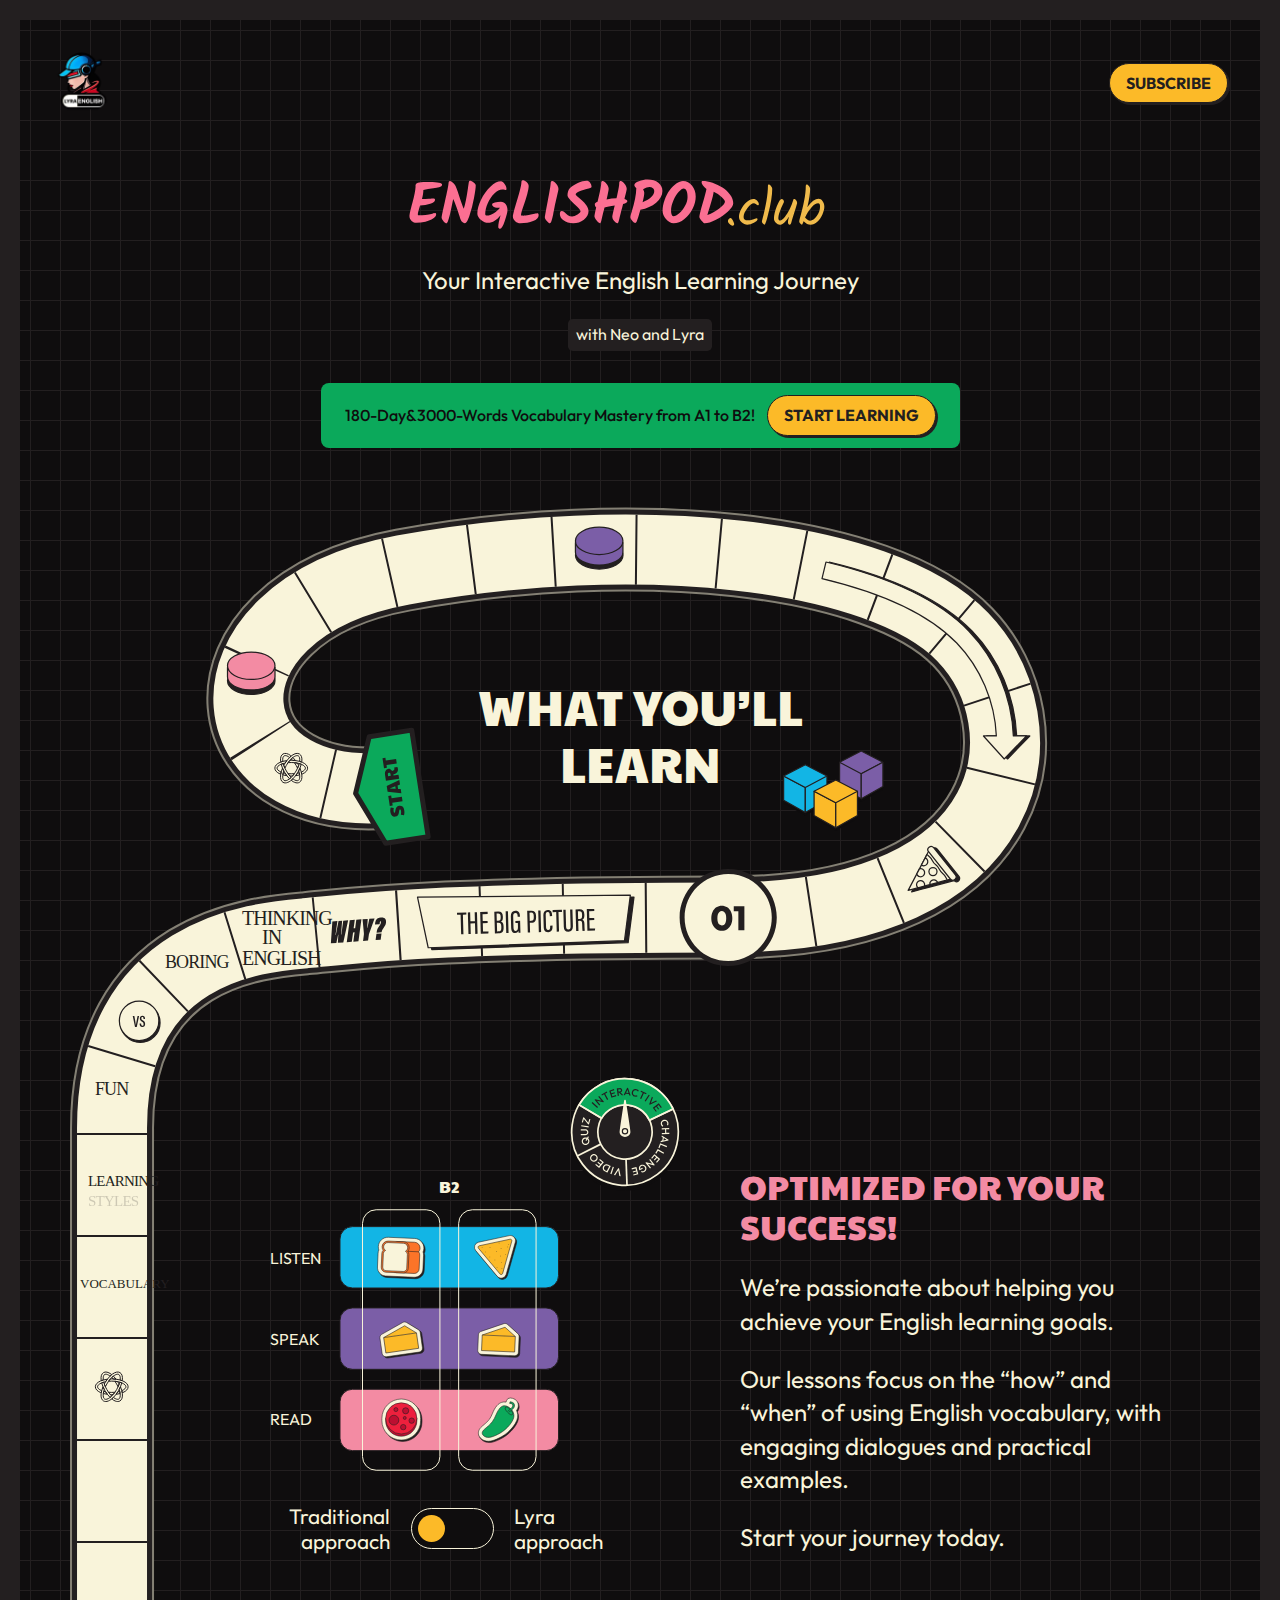
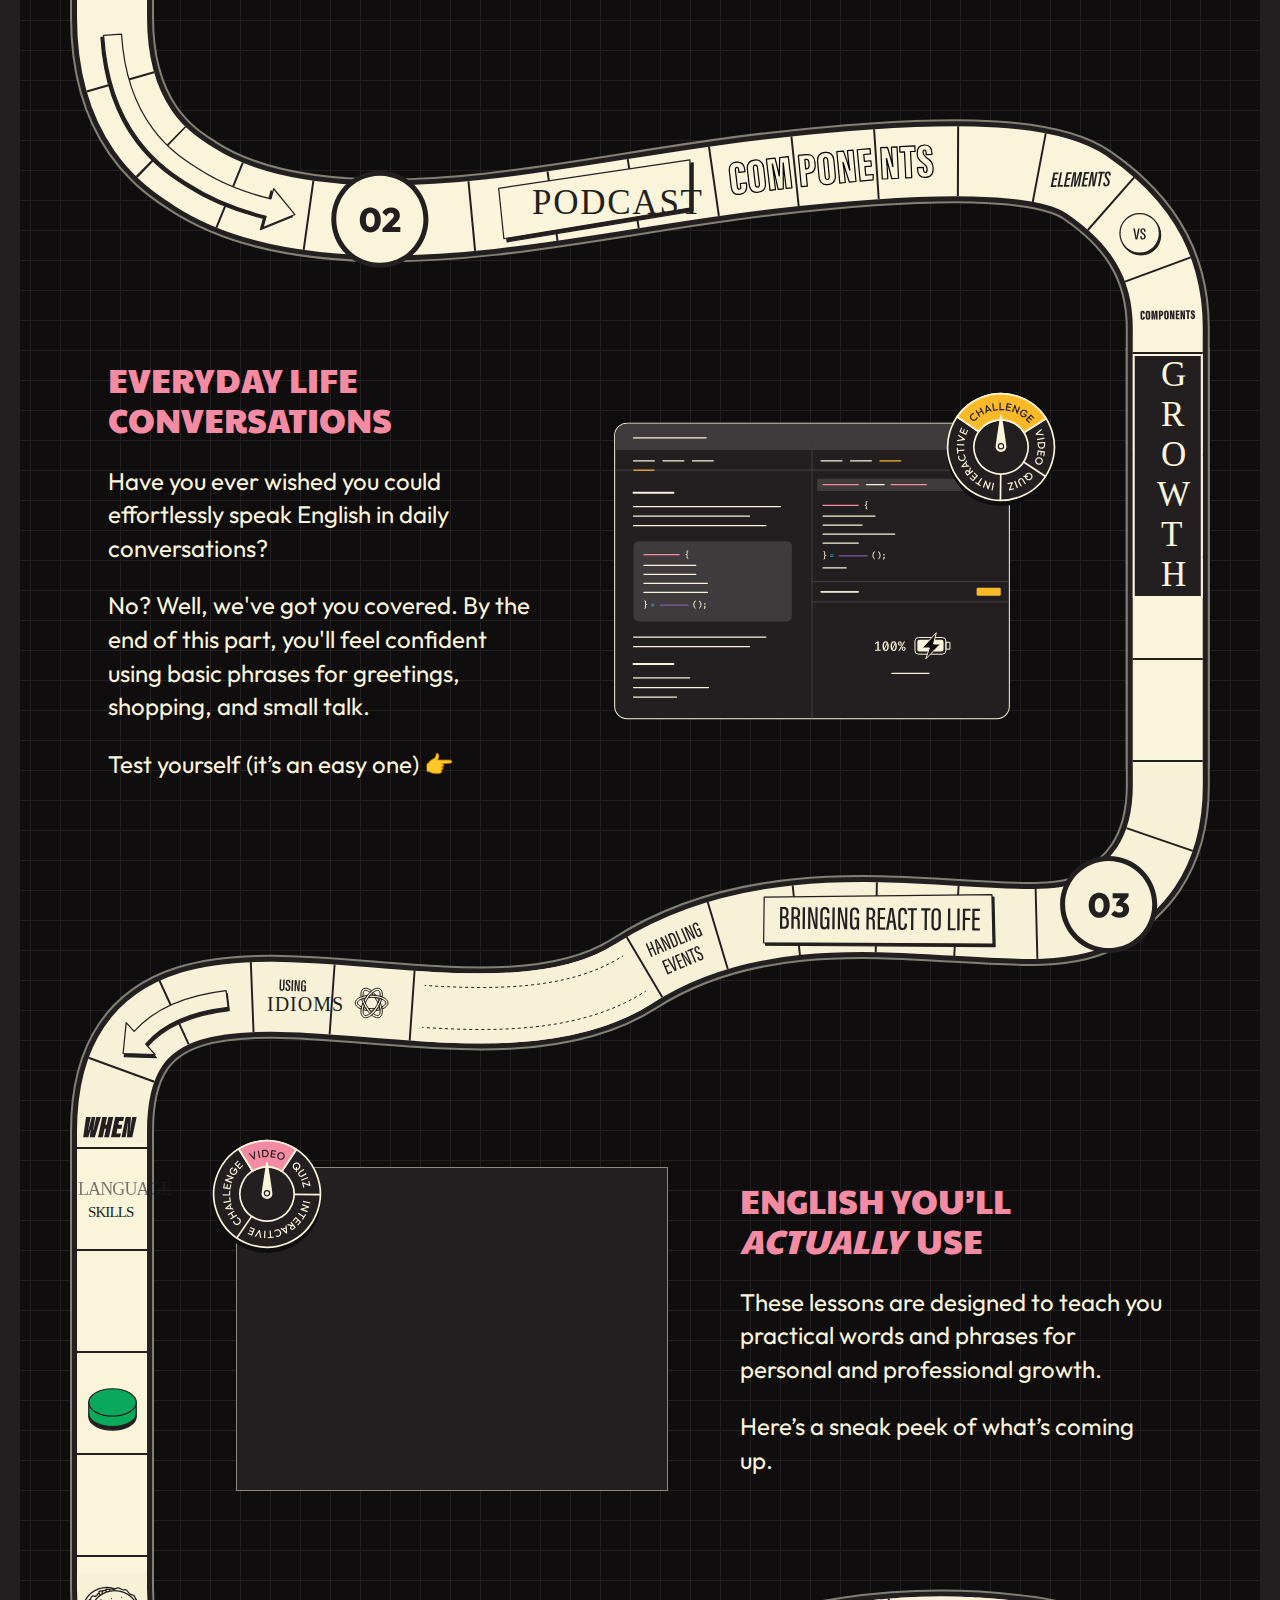
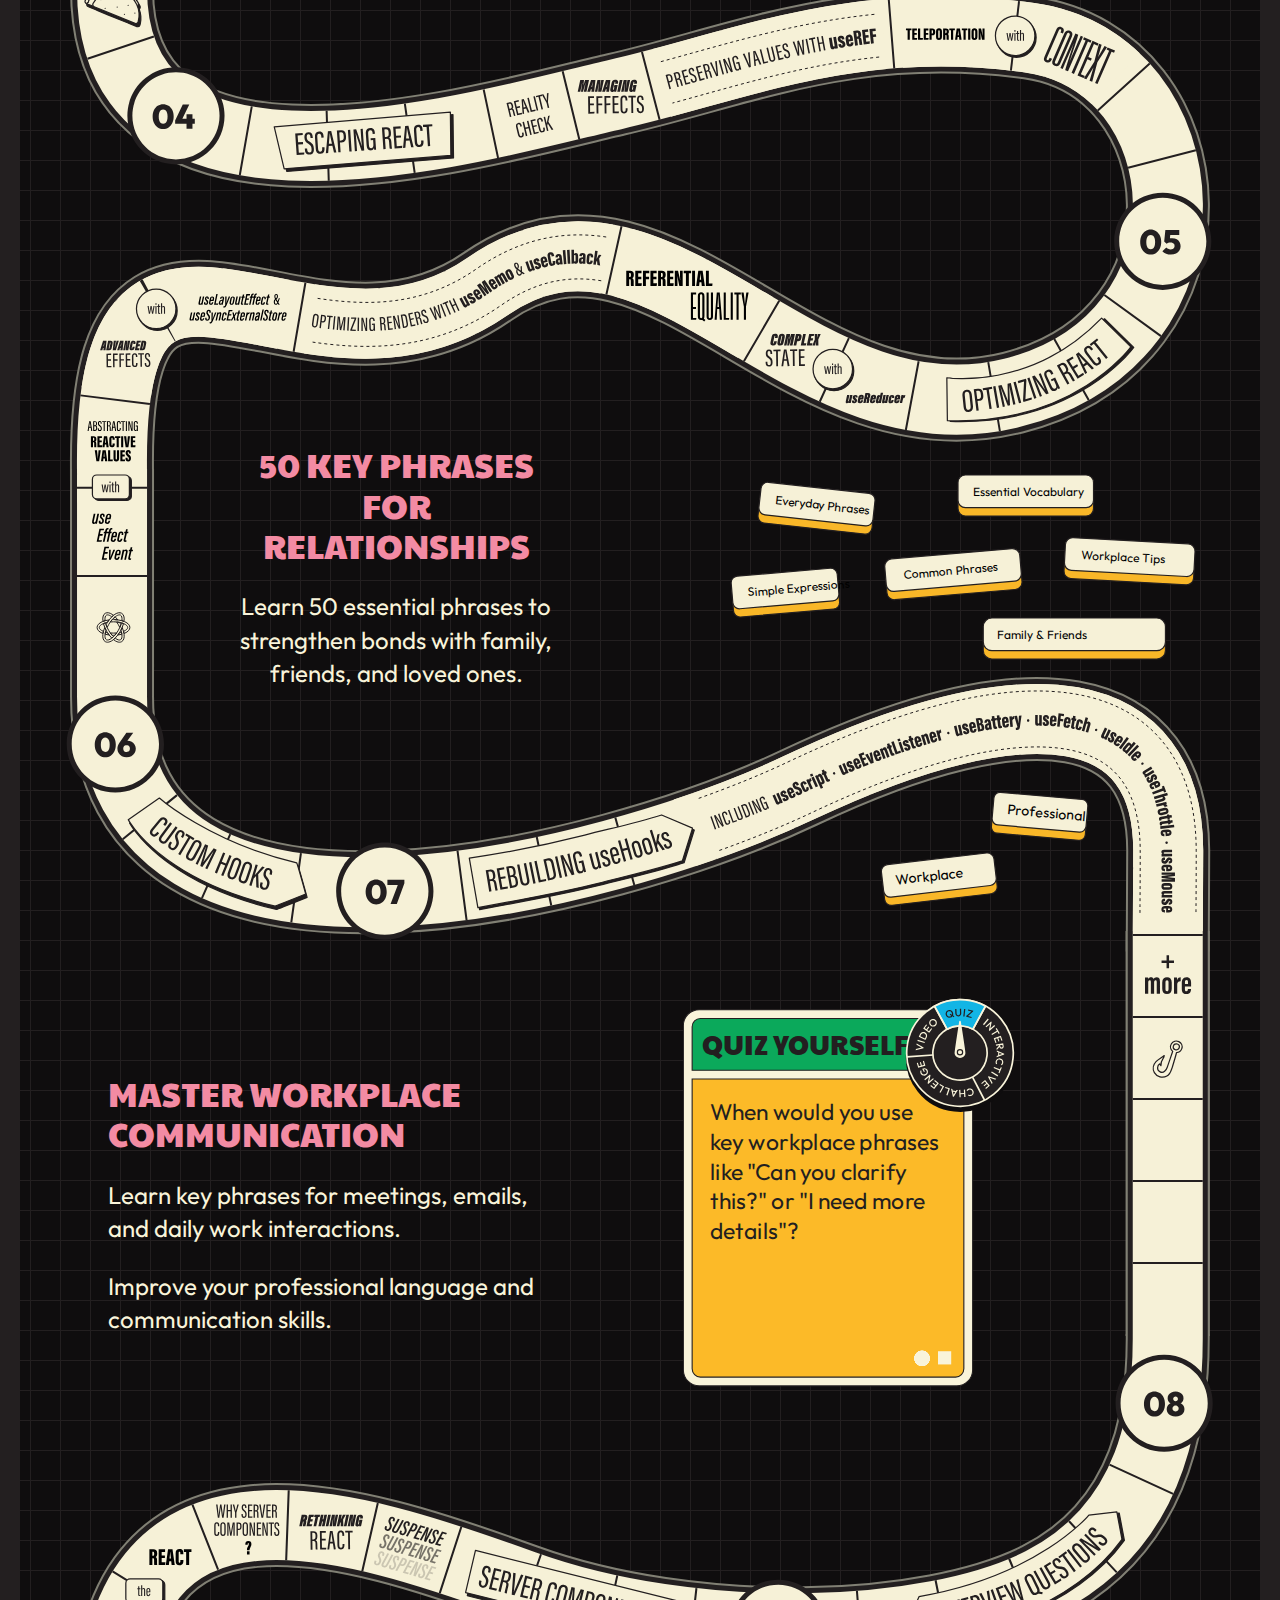
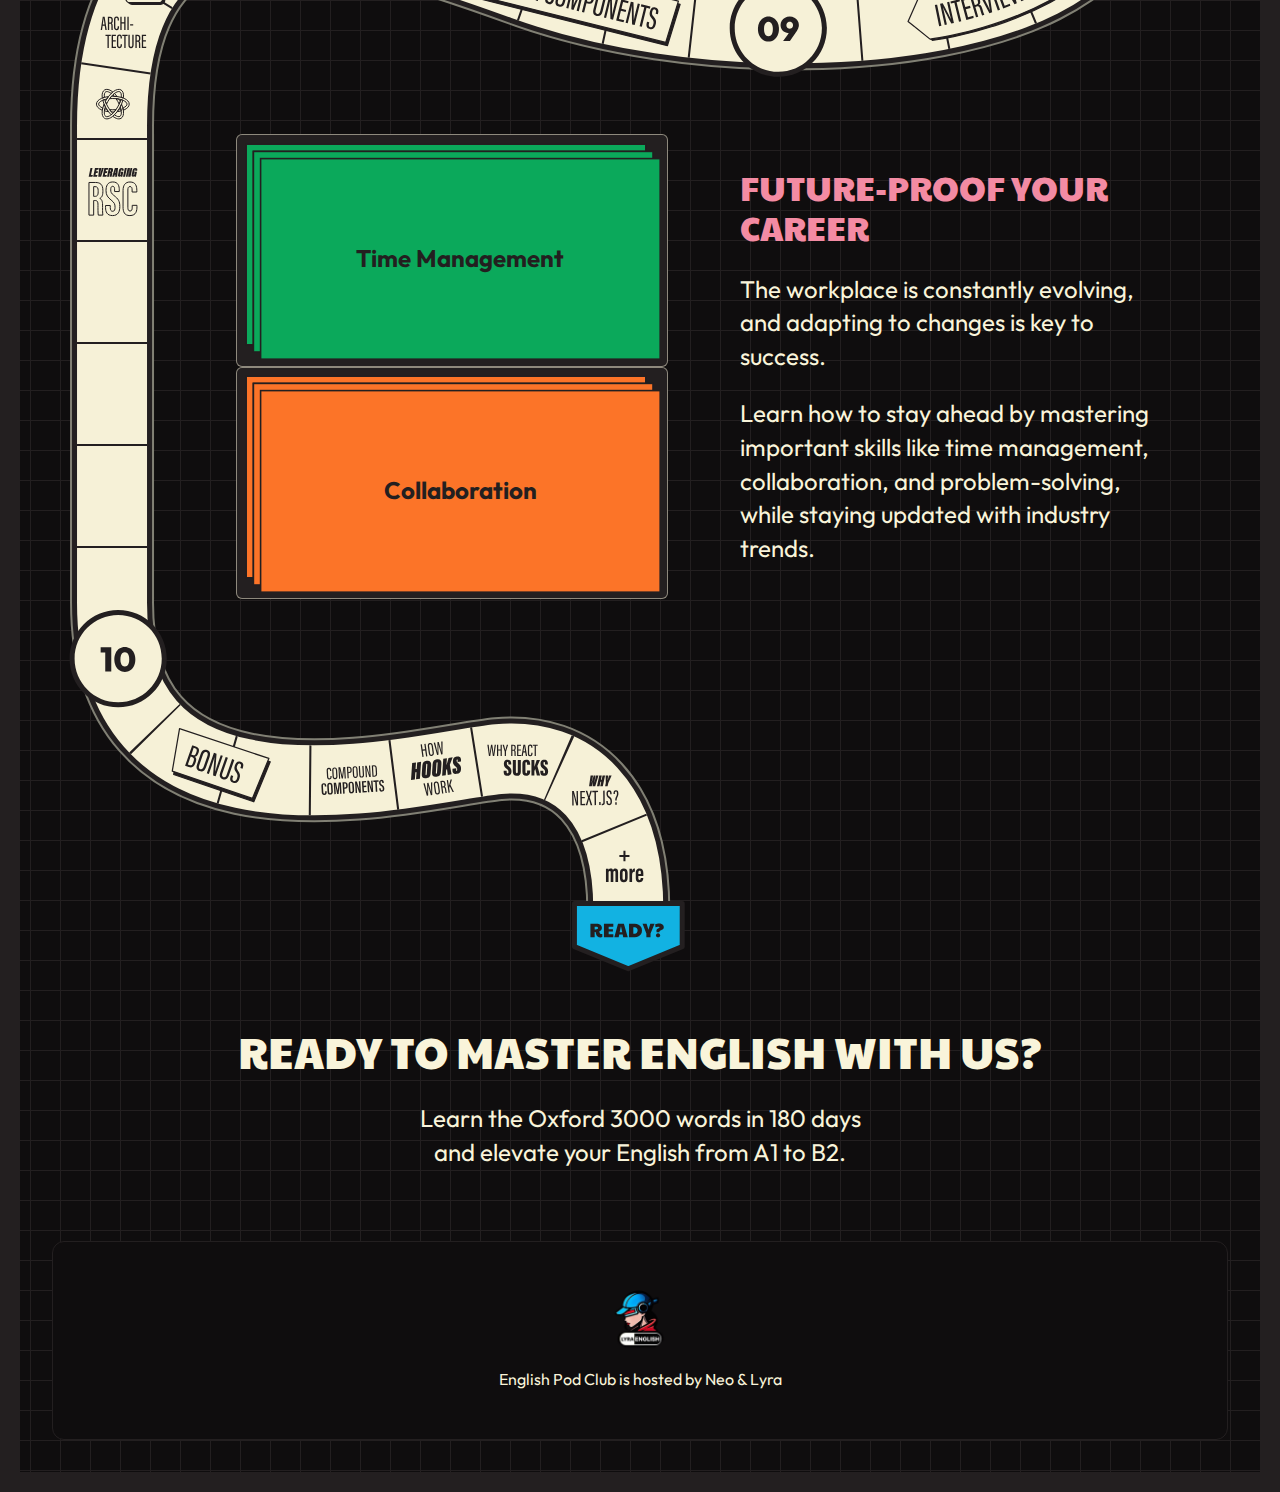
==== commit 57f216ec: "step3" ====
--- a/index.html
+++ b/index.html
@@ -1163,9 +1163,6 @@
     <div class="board-section board-03 astro-SZDJJ2GI">
       <svg xmlns="http://www.w3.org/2000/svg" viewBox="0 0 1166 716" role="img"
         aria-labelledby="board-03-title board-03-desc">
-        <title id="board-03-title">Course Section 03: Bringing React to Life</title>
-        <desc id="board-03-desc">Chapters: Handling Events, Preserving Values with useState, Using useState, When React
-          Renders</desc>
         <g class="beige_stroke">
           <path fill="none" stroke="#818074" stroke-miterlimit="10" stroke-width="84"
             d="M1110.76-6.8c.01 9.87.04 17.67.08 22.76.71 76.63-37 106.87-68.52 127.12-71.42 45.88-295.2-45.94-464.92 63.36-169.7 109.31-522.39-96.53-522.39 157.9 0 5.53.02 17.56.02 17.56" />
@@ -1216,10 +1213,7 @@
               d="m588.61 176.75 1.42-.6 2.33 5.51 2.77-1.17-2.33-5.51 1.42-.6 5.63 13.3-1.42.6-2.75-6.49-2.77 1.17 2.75 6.49-1.42.6-5.63-13.3ZM601.29 182.06l1.16 4.51-1.43.61-3.45-14.23 2.02-.85 7.9 12.34-1.48.63-2.48-3.96-2.24.95Zm1.51-2.17c-1.71-2.73-3-4.85-3.65-6.06l-.06.02c.39 1.05 1.18 4.24 1.85 6.82l1.87-.79ZM608.69 183.93l-5.63-13.3 1.69-.71c1.76 2.16 6.56 8.35 7.24 9.34h.03c-.83-1.77-1.65-3.63-2.57-5.8l-1.99-4.69 1.33-.57 5.63 13.3-1.63.69c-1.76-2.2-6.77-8.71-7.47-9.66h-.02c.77 1.57 1.7 3.68 2.72 6.08l2.01 4.75-1.34.57ZM610.76 167.37l2.41-1.02c2.87-1.22 3.99.41 4.88 2.52l2.22 5.25c.86 2.04 1.45 4.29-1.57 5.57l-2.32.98-5.63-13.3Zm6.53 11.47.8-.34c1.61-.68 1.6-1.75.87-3.49l-2.41-5.7c-.65-1.54-1.33-2.36-3.03-1.64l-.81.34 4.59 10.83ZM618.09 164.27l1.42-.6 5.09 12.03 3.35-1.42.38 1.34-4.6 1.95-5.63-13.3ZM625.22 161.25l5.63 13.3-1.42.6-5.63-13.3 1.42-.6ZM632.82 173.72l-5.63-13.3 1.69-.71c1.76 2.16 6.56 8.35 7.24 9.34h.03c-.83-1.77-1.65-3.63-2.57-5.8l-1.99-4.69 1.33-.56 5.63 13.3-1.63.69c-1.76-2.2-6.77-8.71-7.47-9.66h-.02c.77 1.57 1.7 3.68 2.72 6.08l2.01 4.75-1.34.57ZM645.83 168.21l-1.12.48c-.13-.2-.44-.82-.57-1.11.08 1.13-.53 1.79-1.39 2.16-1.84.78-3.02-.32-3.92-2.45l-2.82-6.65c-.92-2.18-.61-3.89 1.35-4.72 2.32-.98 3.43.48 4.15 2.17l.14.34-1.42.6-.16-.37c-.39-.93-.96-1.96-2.18-1.44-.93.39-1.14 1.17-.5 2.68l2.9 6.86c.55 1.31 1.25 2 2.22 1.59 1.22-.52.95-1.73.23-3.43l-.9-2.12-1.48.62-.52-1.24 2.9-1.23 3.08 7.27ZM612.17 199.08l-2.98 1.26 2.18 5.14 3.39-1.43.36 1.38-4.61 1.95-5.63-13.3 4.57-1.93.55 1.31-3.15 1.33 1.8 4.25 2.98-1.26.55 1.3ZM617.97 204.22l-7.95-12.32 1.53-.65 3.41 5.59c1.06 1.74 2.41 3.85 3.11 5.18h.03c-.46-1.39-1.01-3.84-1.53-5.8l-1.64-6.4 1.51-.64 3.3 14.29-1.77.75ZM624.91 193.69l-2.98 1.26 2.18 5.14 3.39-1.43.36 1.38-4.61 1.95-5.63-13.3 4.57-1.93.55 1.31-3.15 1.33 1.8 4.25 2.98-1.26.55 1.3ZM629.2 199.47l-5.63-13.3 1.69-.71c1.76 2.16 6.56 8.35 7.24 9.34h.03c-.83-1.77-1.65-3.63-2.57-5.8l-1.99-4.69 1.33-.57 5.63 13.3-1.63.69c-1.76-2.2-6.77-8.71-7.47-9.66h-.02c.77 1.57 1.7 3.68 2.72 6.08l2.01 4.75-1.34.57ZM632.94 183.75l-2.15.91-.55-1.31 5.71-2.42.55 1.31-2.14.91 5.08 11.99-1.42.6-5.08-11.99ZM641.62 189.79l.33.77c.53 1.25 1.25 1.74 2.18 1.35.95-.4 1.04-1.25.42-2.71-.66-1.56-1.26-2.02-3.12-2.52-1.89-.51-2.9-.88-3.73-2.84-.71-1.69-.89-3.52 1.2-4.39 1.99-.83 3.07.27 3.78 1.96l.26.62-1.41.6-.25-.58c-.47-1.1-.98-1.73-1.89-1.34-.91.39-.81 1.29-.37 2.33.52 1.24.97 1.6 2.58 2.01 2.44.62 3.35 1.14 4.29 3.35.79 1.87.98 3.8-1.27 4.75-2.15.91-3.35-.24-4.09-1.99l-.32-.76 1.42-.6Z" />
           </g>
           <g class="small">
-            <g fill="#231f20">
-              <path
-                d="m367.23 232.44 2.56.16c2.08.13 3.01 1.24 2.87 3.5l-.05.85c-.13 2.11-.85 3.62-3.4 3.46l-.97-.06-.38 6.18-1.49-.09.86-14Zm1.09 6.66.83.05c1.59.1 1.88-.86 1.97-2.32l.05-.75c.07-1.13-.12-2.14-1.56-2.23l-.96-.06-.32 5.31ZM376.04 240.45l-.36 6.54-1.49-.08.76-14 2.45.13c2.1.11 3.09 1.08 2.96 3.39l-.03.64c-.1 1.9-.82 2.65-1.59 2.87.87.38 1.25 1.07 1.15 2.94-.06 1.2-.21 3.44-.1 4.33l-1.45-.08c-.13-.88.03-3.24.08-4.22.1-1.81-.13-2.34-1.52-2.42l-.87-.05Zm.07-1.27.92.05c1.33.07 1.72-.68 1.8-2.17l.03-.62c.07-1.28-.24-2.06-1.64-2.14l-.84-.05-.27 4.93ZM387.1 240.77l-3.14-.15-.26 5.42 3.57.17-.27 1.36-4.86-.23.67-14.02 4.81.23-.07 1.38-3.32-.16-.21 4.48 3.14.15-.07 1.37ZM390.02 243.75l-.03.81c-.05 1.32.37 2.04 1.35 2.08 1 .04 1.43-.67 1.49-2.2.07-1.64-.27-2.29-1.69-3.5-1.45-1.23-2.18-1.97-2.1-4.04.07-1.78.68-3.46 2.88-3.35 2.09.1 2.58 1.51 2.51 3.29l-.03.65-1.48-.06.03-.61c.05-1.16-.15-1.92-1.11-1.96-.96-.04-1.24.79-1.29 1.89-.05 1.3.19 1.81 1.43 2.83 1.88 1.55 2.47 2.4 2.37 4.72-.08 1.97-.72 3.74-3.08 3.64-2.26-.09-2.84-1.6-2.77-3.45l.03-.8 1.49.06ZM401.28 241.32l-3.14-.11-.18 5.42 3.57.12-.25 1.37-4.86-.16.47-14.01 4.81.16-.05 1.38-3.32-.11-.15 4.48 3.14.11-.05 1.37ZM405.06 241.67l-.16 6.55-1.49-.04.35-14.03 2.45.06c2.11.05 3.12.99 3.06 3.31l-.02.64c-.05 1.9-.74 2.67-1.5 2.92.88.35 1.28 1.03 1.23 2.91-.03 1.2-.11 3.44.03 4.33l-1.45-.04c-.16-.88-.07-3.23-.04-4.22.04-1.82-.2-2.34-1.59-2.38l-.87-.02Zm.03-1.27.92.02c1.33.03 1.7-.73 1.74-2.23l.02-.62c.03-1.28-.3-2.06-1.7-2.09l-.84-.02-.12 4.94ZM413 248.38l-2.25-14.06 1.61.02.85 6.3c.26 1.96.64 4.37.74 5.82h.03c.13-1.4.6-3.8.9-5.74l1.04-6.33 1.59.02-2.65 13.99-1.87-.03ZM420.83 234.43l-.08 14.03h-1.49l.08-14.03h1.49ZM423.55 248.47l-.06-14.03h1.78c.77 2.58 2.75 9.93 2.98 11.07h.03c-.09-1.89-.12-3.86-.13-6.15l-.02-4.95h1.41l.06 14.02h-1.72c-.76-2.62-2.8-10.33-3.07-11.45h-.02c.1 1.69.15 3.93.16 6.46l.02 5.01h-1.42ZM438.02 248.3l-1.19.02c-.04-.23-.1-.9-.11-1.21-.33 1.05-1.12 1.42-2.04 1.44-1.94.04-2.6-1.38-2.65-3.63l-.13-7.02c-.04-2.3.86-3.73 2.93-3.77 2.44-.05 2.92 1.67 2.96 3.46v.36l-1.49.03v-.39c-.03-.98-.16-2.11-1.46-2.09-.98.02-1.45.64-1.42 2.24l.14 7.23c.03 1.38.4 2.26 1.43 2.24 1.29-.02 1.48-1.22 1.45-3.01l-.04-2.24-1.56.03-.02-1.31 3.06-.06.15 7.67ZM445.8 248.06l-3-13.92 1.61-.06 1.18 6.25c.37 1.95.87 4.32 1.06 5.77h.03c.06-1.41.39-3.83.59-5.79l.7-6.37 1.59-.06-1.89 14.11-1.87.08ZM453.24 243.23l-.42 4.51-1.51.08 1.51-14.13 2.12-.12 3.19 13.87-1.56.09-.97-4.43-2.36.13Zm2.09-1.49c-.67-3.06-1.15-5.42-1.36-6.74h-.06c0 1.09-.31 4.27-.54 6.85l1.97-.11ZM459.11 233.31l1.49-.11.92 12.65 3.52-.26-.07 1.35-4.84.35-1.02-14ZM467.06 232.69l.99 10.86c.11 1.16.58 1.9 1.63 1.81 1.07-.1 1.37-.87 1.26-2.06l-.99-10.87 1.5-.14.99 10.82c.2 2.16-.67 3.43-2.66 3.61-1.94.18-3.01-.82-3.21-3.04l-.99-10.85 1.49-.13ZM479.35 238.71l-3.13.35.6 5.39 3.55-.39-.05 1.39-4.83.54-1.55-13.94 4.79-.53.15 1.37-3.31.37.5 4.45 3.13-.35.15 1.36ZM482.78 241.15l.11.81c.17 1.31.72 1.95 1.69 1.82 1-.13 1.3-.9 1.1-2.43-.21-1.63-.65-2.21-2.27-3.16-1.64-.97-2.49-1.57-2.76-3.62-.23-1.76.08-3.52 2.26-3.8 2.07-.26 2.8 1.05 3.03 2.81l.08.65-1.47.19-.08-.61c-.15-1.15-.47-1.87-1.43-1.75-.95.12-1.09.99-.95 2.08.17 1.29.49 1.75 1.89 2.55 2.12 1.21 2.84 1.94 3.14 4.25.26 1.96-.07 3.81-2.42 4.12-2.25.29-3.07-1.09-3.31-2.93l-.1-.8 1.48-.19ZM494.64 243.45l-4.3-13.49 1.57-.27c1 3.29 2.69 8.98 3.18 11.14h.03c-.19-2.26-.25-8.28-.35-11.63l1.5-.26c1.04 3.22 2.91 8.56 3.51 11.01h.05c-.25-2.4-.46-8.06-.62-11.52l1.5-.26.28 14.18-1.59.27c-1.01-3.15-2.8-8.47-3.43-10.72h-.03c.14 2.54.22 7.98.29 11.27l-1.58.27ZM503.91 227.49l2.74 13.76-1.46.29-2.74-13.76 1.46-.29ZM507.9 228.08l-2.22.49-.3-1.35 5.88-1.29.3 1.35-2.2.48 2.71 12.35-1.46.32-2.71-12.35ZM512.63 225.6l1.45-.36 1.41 5.64 2.83-.71-1.41-5.64 1.45-.36 3.39 13.61-1.45.36-1.66-6.64-2.83.71 1.66 6.64-1.45.36-3.39-13.61ZM532.76 230.95c.53 1.77.83 2.77 1.04 3.35l-2.48.75c-.12-.23-.28-.65-.37-.9-.19.99-.84 1.44-1.68 1.69-1.04.31-2.26.13-2.93-2.1l-2.42-8.02 2.58-.78 2.23 7.41c.22.74.55 1.05 1.04.9.57-.17.66-.61.36-1.62l-2.15-7.14 2.58-.78 2.18 7.23ZM536.37 229.67l.17.49c.2.58.48 1.02 1.01.84.39-.13.51-.45.31-1.01-.19-.57-.47-.92-1.97-1.28-1.9-.46-2.78-1-3.3-2.52-.65-1.91.04-3.32 1.98-3.98 2.34-.79 3.42.27 4.02 2.04l.15.45-2.36.8-.22-.63c-.23-.66-.49-.83-.87-.7-.39.13-.46.47-.29.95.17.49.46.66 1.55.91 2.35.54 3.21 1.18 3.74 2.74.7 2.05.17 3.48-2.09 4.25-2.68.91-3.65-.61-4.17-2.12l-.13-.39 2.45-.83ZM543.26 225.88l.57 1.51c.25.66.59 1.09 1.16.87.61-.23.52-.79.27-1.45l-.09-.23 2.44-.93.05.14c.53 1.38.83 3.46-1.9 4.5-2.66 1.01-3.81-.28-4.61-2.4l-1.33-3.5c-.65-1.7-.56-3.82 1.9-4.75 2.17-.83 3.67.09 4.51 2.3.25.66.7 1.84.94 2.46l-3.92 1.49Zm.81-2.36-.39-1.02c-.3-.8-.62-1.1-1.17-.88-.48.18-.61.63-.3 1.45l.39 1.02 1.48-.56ZM550.64 223.5l.38.89c.36.85.74 1.15 1.3.91.57-.24.46-.88.2-1.49-.52-1.22-.9-1.47-2.68-2.01-1.98-.61-3.03-1.02-3.84-2.92-.78-1.84-.9-3.8 1.55-4.84 2.59-1.1 3.73.5 4.36 1.98l.32.74-2.34 1-.33-.77c-.33-.78-.63-1.11-1.12-.91-.46.2-.44.65-.13 1.38.33.78.63 1.1 2.05 1.48 2.53.68 3.57 1.23 4.47 3.35.86 2.02.88 3.97-1.68 5.07-2.46 1.05-3.79-.14-4.61-2.05l-.33-.77 2.43-1.03ZM552.24 215.48l.99-.46-1.06-2.27 2.42-1.13 1.06 2.27 1.14-.53 1.01 2.16-1.14.53 2.43 5.21c.21.46.41.7.97.44.13-.06.33-.17.42-.25l.88 1.89c-.34.37-.94.69-1.31.86-1.48.69-2.36.46-3.18-1.29l-2.66-5.72-.97.45-1.01-2.16ZM567.25 217.63c.45.88.94 1.82 1.21 2.22l-2.24 1.14c-.14-.13-.42-.51-.51-.65-.06.81-.5 1.35-1.24 1.73-1.5.77-2.81-.31-3.58-1.82l-.09-.18c-1.29-2.52.11-4 1.94-4.94.06-.03.11-.05.16-.08l-.59-1.15c-.34-.66-.59-.92-1.03-.69-.43.22-.38.61-.09 1.18l.12.23-2.31 1.18-.08-.15c-.87-1.71-.66-3.21 1.53-4.33 1.95-.99 3.31-.53 4.19 1.19l2.61 5.1Zm-3.46-.9c-.08.04-.19.1-.23.12-.71.36-1.01.91-.48 1.94l.06.12c.35.68.75.92 1.21.68.49-.25.54-.7.02-1.71l-.59-1.15ZM563.92 209.73l.96-.54-1.22-2.19 2.34-1.3 1.22 2.19 1.1-.61 1.16 2.08-1.1.61 2.8 5.02c.25.44.46.67 1 .37.13-.07.32-.19.4-.28l1.02 1.82c-.31.39-.89.75-1.24.95-1.43.8-2.32.63-3.26-1.05l-3.08-5.51-.93.52-1.16-2.08ZM574.38 210.9l.84 1.38c.37.61.78.96 1.3.64.56-.34.37-.88 0-1.48l-.13-.21 2.23-1.36.08.13c.77 1.26 1.45 3.25-1.04 4.77-2.43 1.48-3.79.42-4.98-1.52l-1.95-3.2c-.95-1.55-1.24-3.66 1-5.02 1.99-1.21 3.62-.58 4.86 1.44.37.61 1.02 1.68 1.37 2.25l-3.58 2.18Zm.36-2.46-.57-.93c-.44-.73-.81-.96-1.32-.65-.44.27-.49.73-.03 1.48l.57.93 1.35-.82Z" />
-            </g>
+            
             <g fill="none" stroke="#231f20" stroke-linejoin="round">
               <path d="m588.79 224.1-1.26.81" />
               <path stroke-dasharray="0 0 3.03 3.03"
@@ -1238,9 +1232,11 @@
                 d="m224.29 212.54-.33 8.48c-.03.85.23 1.39.97 1.42.75.03 1.02-.51 1.05-1.34l.33-8.49 1.49.06-.33 8.45c-.07 1.73-.89 2.73-2.62 2.66-1.66-.06-2.44-1.01-2.37-2.84l.33-8.47 1.48.06ZM229.91 220.63l-.03.67c-.04.91.24 1.43.94 1.45.72.03.97-.57 1.01-1.5.05-1.23-.2-1.67-1.34-2.64-1.15-.98-1.75-1.59-1.68-3.22.06-1.43.54-2.83 2.43-2.75 1.87.08 2.19 1.39 2.14 2.68l-.02.56-1.47-.06.02-.52c.03-.83-.1-1.36-.74-1.38-.64-.02-.83.53-.86 1.32-.03.88.12 1.28 1.08 2.05 1.56 1.26 2.03 1.96 1.96 3.8-.06 1.56-.62 3-2.6 2.92-1.93-.08-2.39-1.34-2.33-2.8l.02-.65 1.48.06ZM236.26 213.01l-.43 11.05-1.48-.06.43-11.05 1.48.06ZM237.39 224.12l.43-11.05 1.73.07c.44 1.78 1.63 7.44 1.75 8.16h.02c-.02-1.42.03-2.97.1-4.78l.13-3.3 1.38.05-.43 11.05-1.67-.07c-.39-1.66-1.67-7.78-1.8-8.43h-.02c.03 1.34-.03 2.95-.11 4.94l-.13 3.41-1.39-.05ZM248.81 224.56l-1.16-.04c-.03-.19-.05-.65-.05-.89-.32.76-.97 1-1.69.97-1.58-.06-2.05-1.24-1.98-3.07l.21-5.33c.07-1.81.83-3.02 2.63-2.95 2.15.08 2.38 1.65 2.33 2.93v.33l-1.49-.06v-.39c.04-.66-.02-1.43-.9-1.47-.68-.03-1.02.42-1.06 1.45l-.22 5.67c-.04.97.21 1.54.91 1.57.85.03 1.06-.71 1.11-1.96l.06-1.67-1.08-.04.05-1.28 2.56.1-.24 6.12Z" />
             </g>
             <g>
-              <path
-                d="M213.45 242.22c-.07 1.84-.11 2.89-.11 3.5l-2.59-.1c-.04-.25-.06-.71-.05-.97-.5.88-1.26 1.09-2.14 1.06-1.09-.04-2.18-.61-2.09-2.94l.32-8.37 2.7.1-.3 7.73c-.03.77.18 1.17.7 1.19.6.02.83-.36.87-1.41l.29-7.45 2.7.1-.29 7.55ZM217.14 242.29l-.02.52c-.02.61.08 1.12.64 1.14.41.02.63-.24.66-.83.02-.6-.11-1.02-1.38-1.9-1.61-1.11-2.24-1.93-2.18-3.54.08-2.02 1.23-3.08 3.28-3 2.47.1 3.1 1.48 3.02 3.35l-.02.47-2.49-.1.03-.67c.03-.7-.16-.95-.56-.97-.41-.02-.59.28-.61.78-.02.52.2.78 1.12 1.41 2 1.35 2.58 2.25 2.51 3.9-.08 2.16-1.09 3.31-3.47 3.22-2.83-.11-3.19-1.88-3.13-3.47l.02-.41 2.58.1ZM224.85 241.33l-.06 1.61c-.03.71.12 1.23.73 1.26.66.03.79-.53.82-1.23v-.25l2.62.1v.15c-.06 1.48-.6 3.51-3.51 3.4-2.84-.11-3.39-1.75-3.31-4.02l.14-3.74c.07-1.82.98-3.73 3.61-3.63 2.33.09 3.34 1.52 3.25 3.88-.03.71-.08 1.96-.1 2.63l-4.19-.16Zm1.67-1.85.04-1.09c.03-.85-.14-1.25-.73-1.27-.51-.02-.81.34-.84 1.21l-.04 1.09 1.58.06ZM232.49 242.15l-.04.97c-.04.92.18 1.36.79 1.38.62.02.79-.61.82-1.27.05-1.32-.18-1.71-1.57-2.96-1.52-1.4-2.31-2.22-2.23-4.28.08-2 .81-3.82 3.46-3.71 2.82.11 3.16 2.05 3.09 3.65l-.03.81-2.54-.1.03-.84c.03-.85-.09-1.28-.62-1.3-.5-.02-.67.4-.7 1.19-.03.84.1 1.27 1.23 2.21 2 1.7 2.7 2.63 2.61 4.94-.08 2.19-.9 3.97-3.69 3.86-2.67-.1-3.37-1.74-3.29-3.82l.03-.84 2.64.1ZM237.48 235.6l1.1.04.1-2.51 2.67.1-.1 2.51 1.26.05-.09 2.38-1.26-.05-.22 5.75c-.02.5.04.81.66.83.14 0 .37 0 .49-.03l-.08 2.09c-.47.17-1.15.18-1.56.16-1.63-.06-2.31-.67-2.23-2.6l.24-6.31-1.07-.04.09-2.38ZM249.68 244.6c-.04.99-.06 2.04-.03 2.53l-2.51-.1c-.06-.18-.12-.65-.13-.82-.45.67-1.09.93-1.92.9-1.69-.07-2.3-1.64-2.23-3.33v-.2c.12-2.83 2.06-3.43 4.11-3.35h.18l.05-1.29c.03-.74-.06-1.09-.56-1.11-.48-.02-.63.34-.66.99v.26l-2.6-.1v-.17c.08-1.92 1-3.12 3.45-3.02 2.18.08 3.15 1.16 3.07 3.09l-.22 5.72Zm-2.58-2.48h-.26c-.79-.03-1.32.3-1.37 1.45v.14c-.03.76.2 1.17.72 1.19.55.02.81-.35.85-1.48l.05-1.29ZM250.79 236.11l1.1.04.1-2.51 2.67.1-.1 2.51 1.26.05-.09 2.38-1.26-.05-.22 5.75c-.02.5.04.81.66.84.14 0 .37 0 .49-.03l-.08 2.09c-.47.17-1.15.18-1.56.16-1.63-.06-2.31-.67-2.23-2.6l.24-6.31-1.07-.04.09-2.38ZM259.03 242.66l-.06 1.61c-.03.71.12 1.23.73 1.26.66.03.79-.53.82-1.23v-.25l2.62.1v.15c-.06 1.48-.59 3.51-3.51 3.4-2.84-.11-3.39-1.75-3.3-4.02l.14-3.74c.07-1.82.98-3.73 3.61-3.63 2.33.09 3.34 1.52 3.25 3.88-.03.71-.08 1.96-.1 2.63l-4.19-.16Zm1.67-1.85.04-1.09c.03-.85-.14-1.25-.73-1.27-.51-.02-.81.34-.84 1.21l-.04 1.09 1.58.06Z" />
-            </g>
+           
+                <text font-family="Impact" font-size="20" letter-spacing="0.05em">
+                  <tspan x="210" y="244.07">IDIOMS</tspan>
+                </text>
+                </g>
           </g>
           <g class="atom" fill="none" stroke="#231f20" stroke-miterlimit="10">
             <path
@@ -1313,14 +1309,10 @@
               </g>
             </g>
             <g fill="#231f20">
-              <g>
-                <path
-                  d="M31.42 33.2v9.71h-3.35V21.2h4.64c3.3 0 5.26 1.32 5.26 5.23v.83c0 3.34-1.37 4.19-2.21 4.53 1.27.59 1.99 1.51 1.99 4.45 0 1.83-.03 5.36.2 6.67h-3.24c-.29-1.31-.23-4.88-.23-6.46 0-2.65-.34-3.25-2.28-3.25h-.78Zm0-2.77h.77c1.77 0 2.42-.67 2.42-3.03v-.75c0-1.68-.35-2.7-2.25-2.7h-.95v6.48ZM48.36 32.99h-4.77v6.84h5.5l-.42 3.08h-8.43V21.2h8.39v3.11h-5.04v5.61h4.77V33ZM53.76 37.11 53 42.92h-3.41l3.5-21.72h4.73l3.63 21.72h-3.5l-.85-5.81h-3.34Zm2.95-3.08c-.5-3.69-.97-7.19-1.22-9.65h-.12c-.09 1.79-.75 6.44-1.18 9.65h2.52ZM72.61 36.42v.85c0 2.48-.41 5.96-5.01 5.96-4.02 0-4.88-2.51-4.88-5.83V26.45c0-3.35 1.52-5.57 4.93-5.57 4.07 0 4.85 2.7 4.85 5.71v.97h-3.36v-1.37c0-1.44-.34-2.26-1.5-2.26s-1.51.79-1.51 2.28V37.7c0 1.42.28 2.52 1.55 2.52s1.53-.96 1.53-2.57v-1.21h3.39ZM76.59 24.3H73.1v-3.11h10.34v3.11h-3.51v18.61h-3.35V24.3Z" />
-              </g>
-              <g>
-                <path
-                  d="M30.43 57.94v6.66h-2.3V49.71h3.18c2.27 0 3.6.91 3.6 3.59v.57c0 2.29-.94 2.87-1.52 3.11.87.41 1.37 1.03 1.37 3.05 0 1.25-.02 3.67.14 4.57h-2.22c-.2-.9-.16-3.35-.16-4.43 0-1.81-.23-2.23-1.57-2.23h-.53Zm0-1.9h.53c1.22 0 1.66-.46 1.66-2.08v-.51c0-1.15-.24-1.85-1.54-1.85h-.65v4.44ZM42.04 57.79h-3.27v4.69h3.77l-.29 2.11h-5.78V49.7h5.75v2.13h-3.45v3.85h3.27v2.11ZM43.73 64.6V49.71h2.66c.59 2.1 2.37 9.45 2.53 10.24h.02c-.11-1.83-.11-3.93-.11-6.37v-3.87h2.12V64.6h-2.56c-.47-1.78-2.45-9.95-2.6-10.57h-.02c.11 1.8.1 3.82.1 6.5v4.07h-2.14ZM52.96 49.71h3.19c3.16 0 3.93 1.64 3.93 4.4v5.71c0 2.28-.39 4.78-3.93 4.78h-3.18V49.71Zm2.3 12.94H56c1.51 0 1.74-.97 1.74-2.51v-6.2c0-1.37-.24-2.24-1.76-2.24h-.72v10.96ZM67.34 57.79h-3.27v4.69h3.77l-.29 2.11h-5.78V49.7h5.75v2.13h-3.45v3.85h3.27v2.11ZM71.33 57.94v6.66h-2.3V49.71h3.18c2.27 0 3.6.91 3.6 3.59v.57c0 2.29-.94 2.87-1.52 3.11.87.41 1.37 1.03 1.37 3.05 0 1.25-.02 3.67.14 4.57h-2.22c-.2-.9-.16-3.35-.16-4.43 0-1.81-.23-2.23-1.57-2.23h-.53Zm0-1.9h.53c1.22 0 1.66-.46 1.66-2.08v-.51c0-1.15-.24-1.85-1.54-1.85h-.65v4.44ZM78.98 60.21v.92c0 1.11.33 1.73 1.21 1.73s1.13-.85 1.13-1.82c0-1.6-.35-2.1-1.94-3.36-1.6-1.26-2.46-2.07-2.46-4.28 0-1.96.59-3.94 3.28-3.94 2.75 0 3.17 1.96 3.17 3.58v.79h-2.28v-.73c0-1.04-.17-1.67-.94-1.67s-.94.65-.94 1.64c0 1.05.2 1.57 1.51 2.53 2.23 1.65 2.91 2.6 2.91 5.1 0 2.11-.74 4.12-3.52 4.12s-3.43-1.76-3.43-3.72v-.88h2.3Z" />
-              </g>
+              <text font-family="Impact" font-size="18" letter-spacing="-0.05em">
+                <tspan x="21" y="53" opacity="0.6">LANGUAGE</tspan>
+                <tspan x="31" y="75"  font-size="15">SKILLS</tspan>
+              </text>
             </g>
           </g>
         </svg>
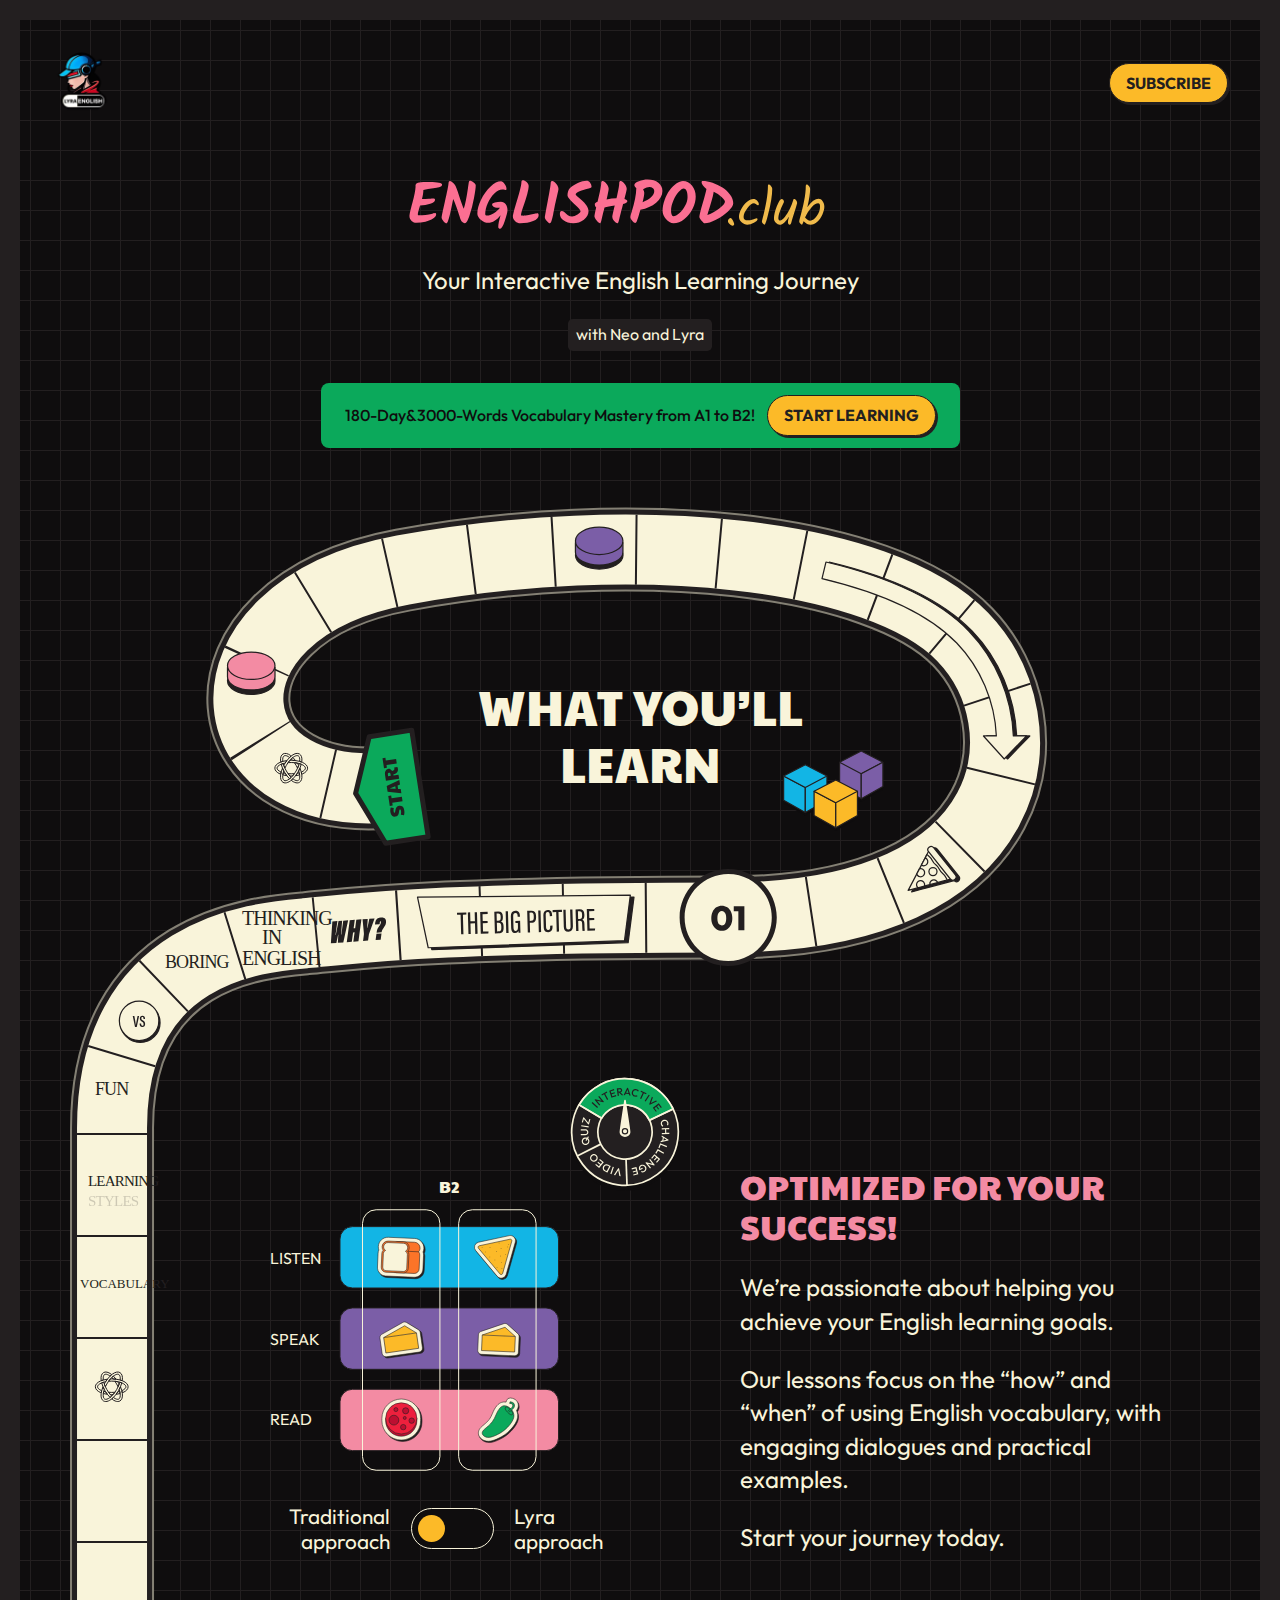
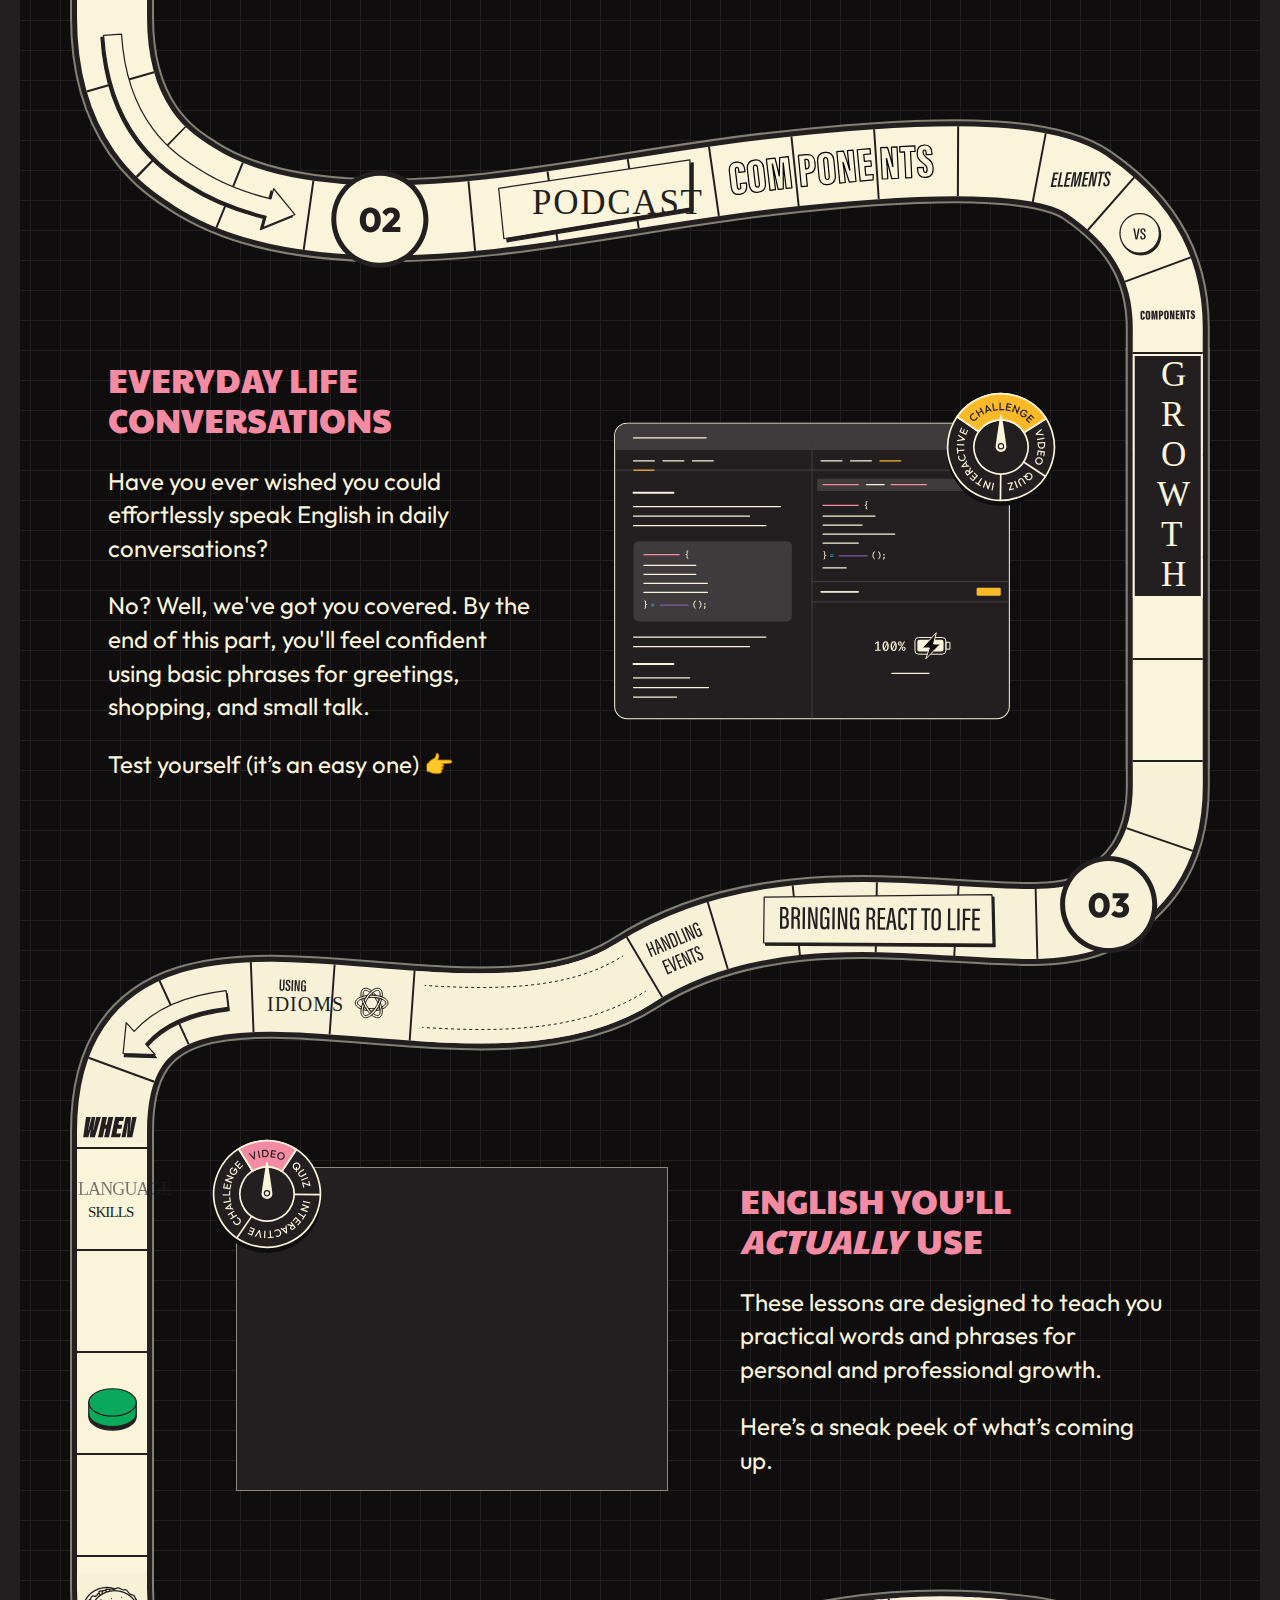
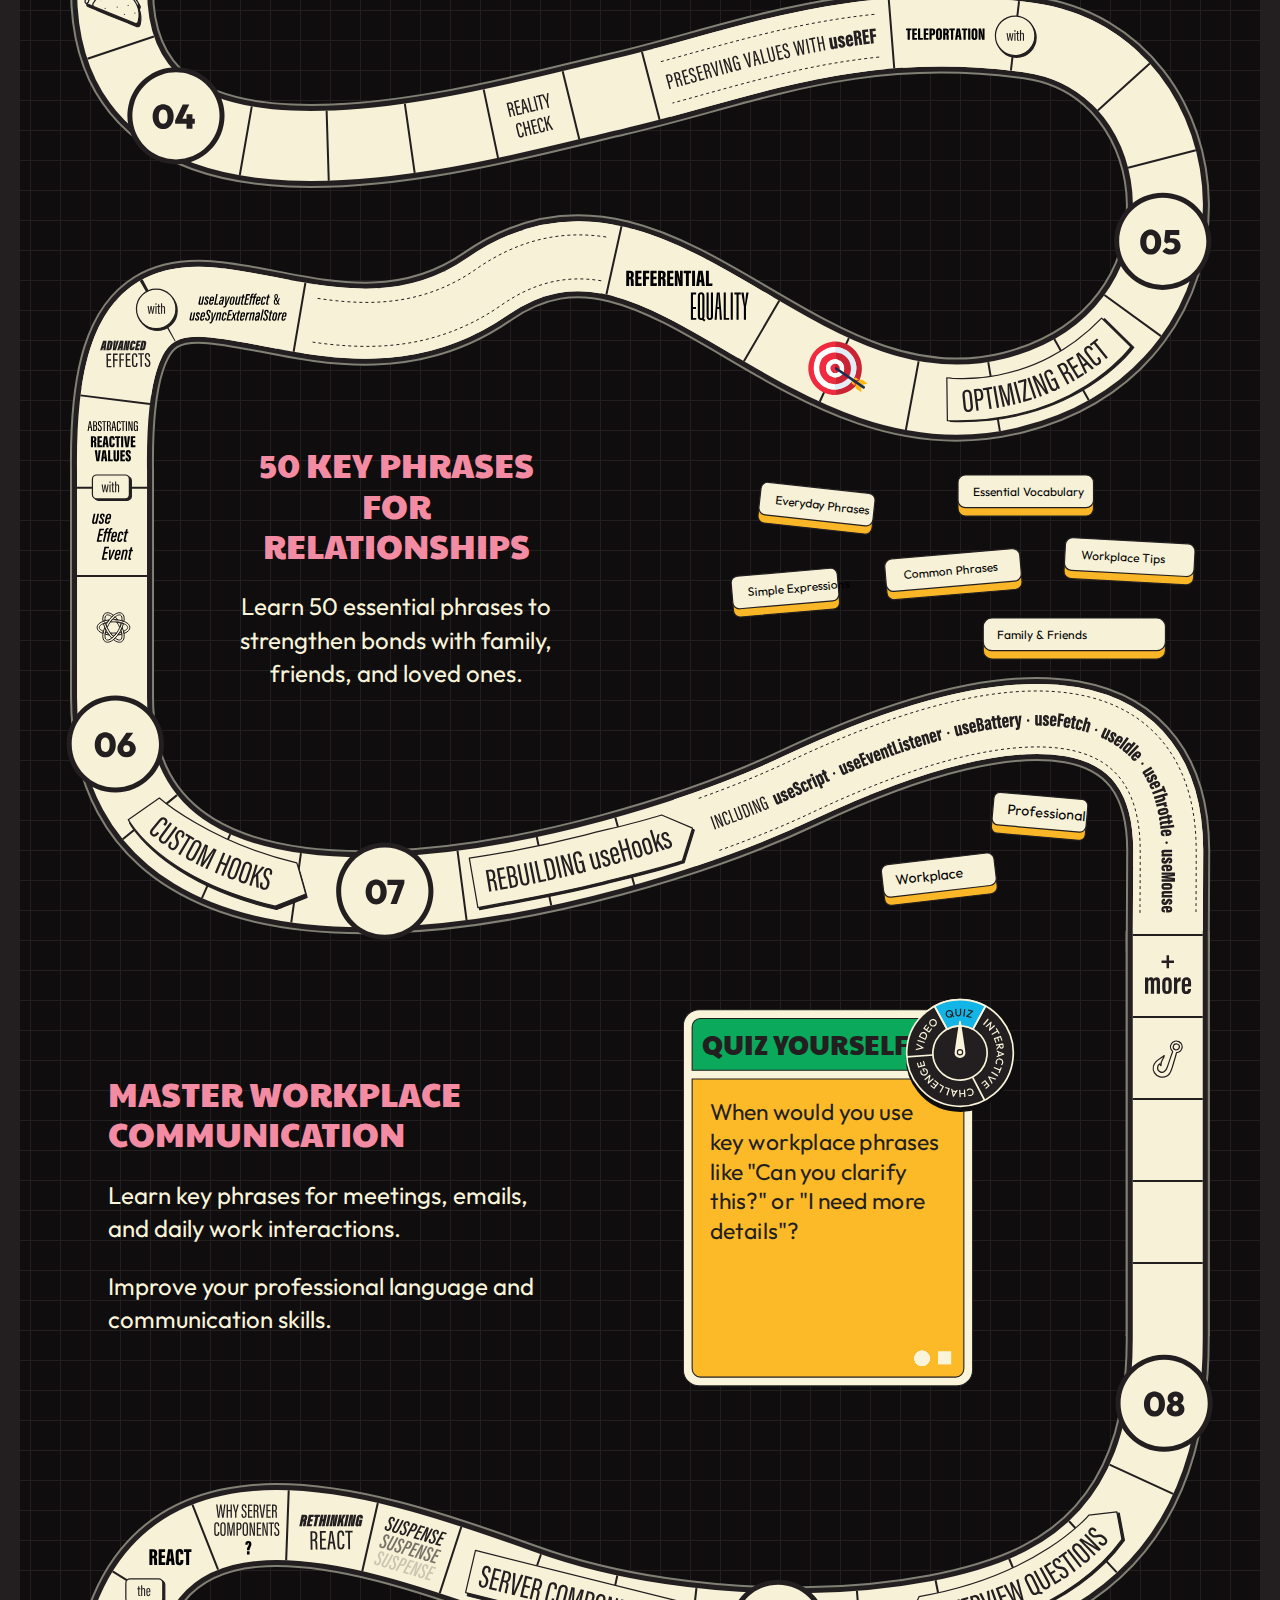
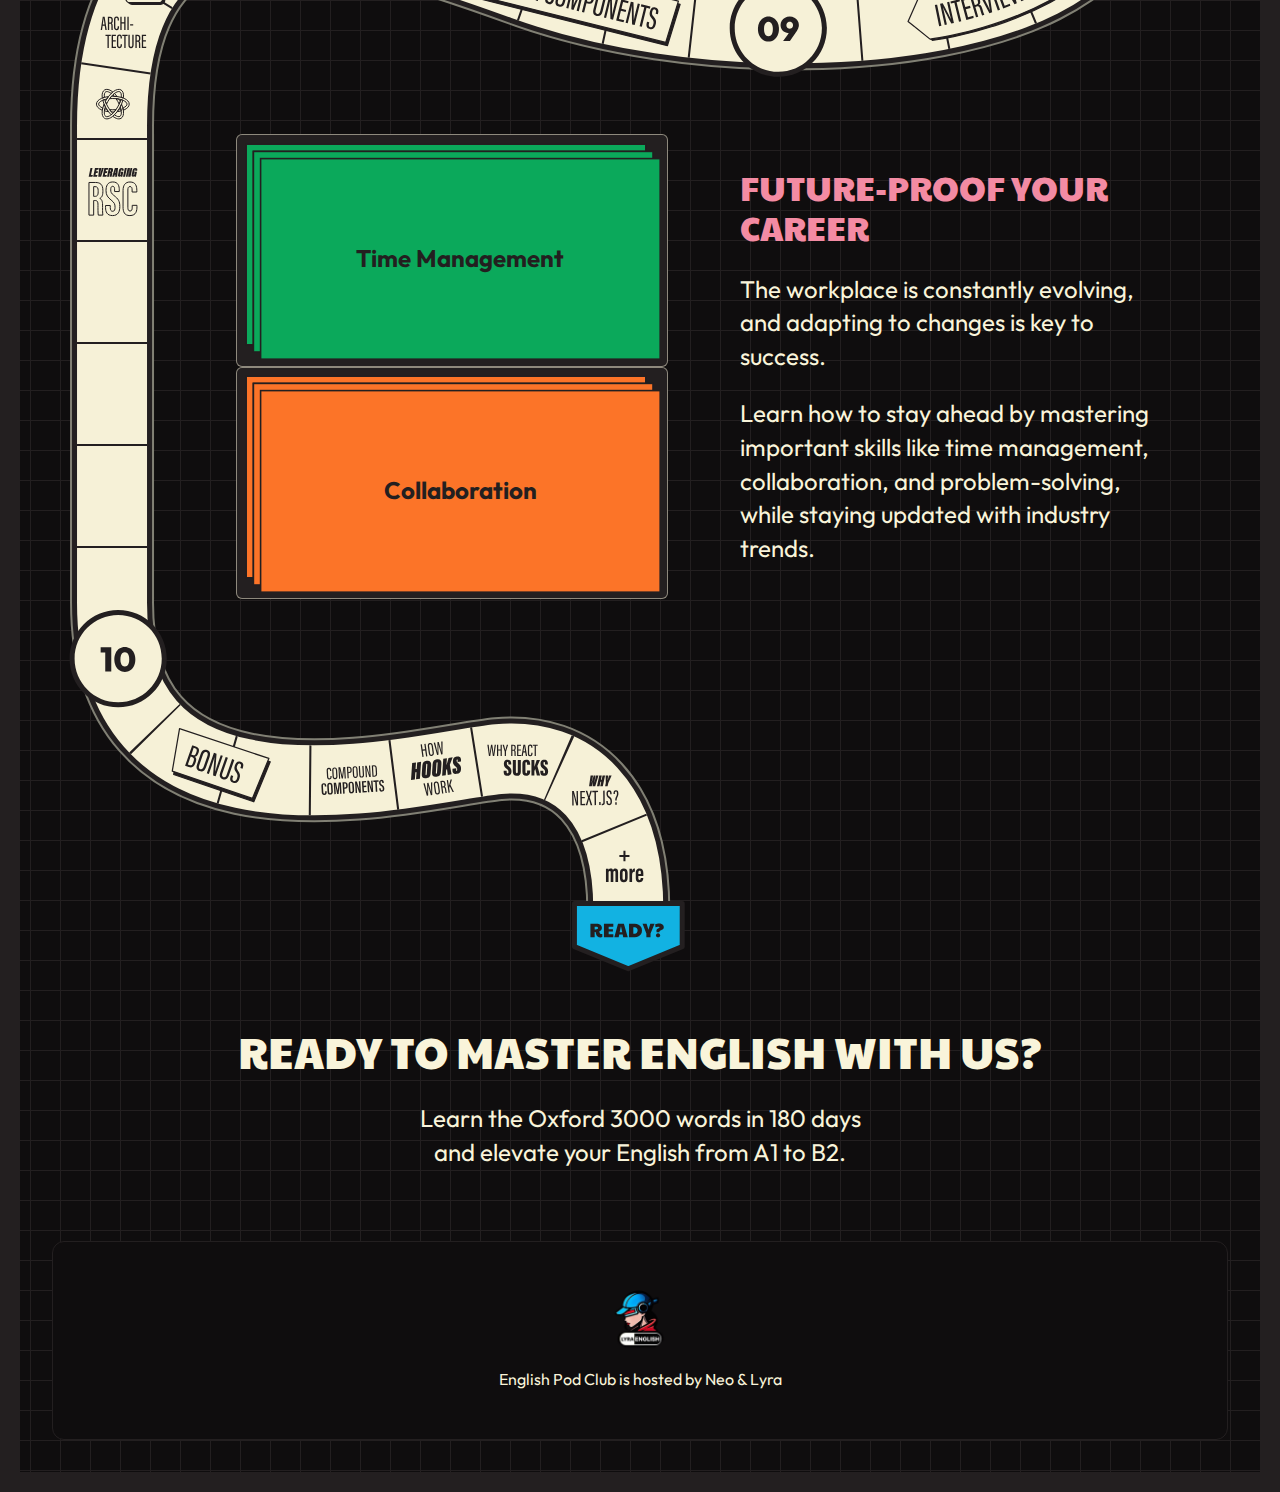
==== commit 11abebad: "target svg" ====
--- a/index.html
+++ b/index.html
@@ -1508,11 +1508,6 @@
     <div class="board-section board-04 astro-SZDJJ2GI">
       <svg xmlns="http://www.w3.org/2000/svg" viewBox="0 0 1166 716" role="img"
         aria-labelledby="board-04-title board-04-desc">
-        <title id="board-04-title">Course Sections 04 and 05: Escaping React and Optimizing React</title>
-        <desc id="board-04-desc">Chapters: Reality Check, Managing Effects, Preserving Values with useRef, Teleportation
-          vs. Context, Complex State with useReducer, Referential Equality, Optimizing Renders with useMemo and
-          useCallback, Advanced Effects with useLayoutEffect and useSyncExternalStore, Abstracting Reactive Values with
-          useEffectEvent</desc>
         <g class="beige_stroke">
           <path fill="none" stroke="#818074" stroke-miterlimit="10" stroke-width="84"
             d="M54.97-6.72c.04 9.34.06 17.14.06 23.02 0 250 382.68 132.58 504.48 104.95C681.3 93.62 796.87 40.24 972.45 64.71c175.59 24.47 199.19 300.52-16.76 354.97-215.95 54.45-352.24-226.63-525.28-106.12C249.63 439.45 54.95 178.42 54.95 487.19c0 5.75.01 13.07.04 21.51" />
@@ -1542,6 +1537,7 @@
         </g>
         <g class="game_stuff">
           <g>
+            <!-- 蛋糕 -->
             <g fill="#231f20">
               <path
                 d="M82.19 36.25c.29-.18.55-.39.73-.68.67-1.06.24-2.47-.46-3.51-.7-1.03-1.66-1.9-2.17-3.04-.48-1.06-.57-2.35-1.41-3.14-.91-.86-2.33-.8-3.48-1.3-1.28-.55-2.14-1.75-2.88-2.93-.56-.9-1.76-2.11-3.36-1.67-2.23.61-4.26-2-6.56-1.82-.91.07-1.72.55-2.56.92-11.52-4.2-24.31.8-29.99 11.49-.63 1.19-.05 2.67 1.2 3.18l9.5 3.88 31.34 12.81 7.76 3.17c1.25.51 2.7-.14 3.08-1.43a24.433 24.433 0 0 0-.73-15.93Z" />
@@ -1590,70 +1586,29 @@
                 d="M1093.75 281.59c-2.02 0-3.83-.53-5.43-1.6-1.6-1.07-2.86-2.54-3.76-4.43-.91-1.88-1.36-4.05-1.36-6.51s.45-4.61 1.34-6.47c.9-1.86 2.14-3.32 3.73-4.38 1.59-1.06 3.38-1.58 5.38-1.58s3.87.53 5.47 1.58c1.6 1.06 2.85 2.52 3.75 4.39.9 1.87 1.35 4.04 1.35 6.49s-.45 4.65-1.35 6.52c-.9 1.87-2.14 3.34-3.73 4.39-1.59 1.06-3.38 1.58-5.38 1.58Zm-.03-5.31c.91 0 1.69-.27 2.35-.8.66-.53 1.16-1.35 1.52-2.44.35-1.09.53-2.41.53-3.95s-.18-2.82-.53-3.9c-.35-1.08-.86-1.89-1.52-2.44s-1.45-.82-2.38-.82-1.69.27-2.35.8c-.66.53-1.16 1.33-1.52 2.4-.35 1.07-.53 2.37-.53 3.92s.17 2.86.53 3.95.86 1.91 1.52 2.45c.66.54 1.45.82 2.38.82ZM1113.85 281.59c-1.64 0-3.21-.3-4.72-.89-1.51-.59-2.76-1.42-3.76-2.49l3.92-3.82c.41.59 1.02 1.07 1.82 1.45.81.38 1.65.56 2.54.56.79 0 1.48-.14 2.06-.41s1.03-.68 1.36-1.21c.33-.53.49-1.14.49-1.82s-.17-1.32-.49-1.84-.8-.93-1.41-1.23c-.61-.29-1.35-.44-2.21-.44-.77 0-1.49.11-2.15.34-.66.23-1.24.52-1.74.89l.58-3.88c.61-.39 1.16-.7 1.64-.94s.98-.41 1.52-.53c.53-.11 1.16-.17 1.89-.17 1.84 0 3.38.36 4.62 1.09 1.24.73 2.18 1.7 2.83 2.93.65 1.23.97 2.57.97 4.02 0 1.61-.4 3.05-1.21 4.33-.81 1.27-1.92 2.26-3.36 2.98-1.43.71-3.16 1.07-5.18 1.07Zm-4.29-10.9-2.38-2.18 1.19-11.48h5.45l-1.26 11.11-3 2.55Zm-.48-8.58-.71-5.08h13.9v5.08h-13.18Z" />
             </g>
           </g>
-          <g>
-            <path fill="#231f20" stroke="#231f20" stroke-linejoin="round" stroke-width="1.23"
-              d="m219.85 156.52 176.13-14.81.52 43.21-166.72 13.48-9.93-41.88z" />
-            <path fill="#f6f1d7" stroke="#231f20" stroke-linejoin="round" stroke-width="1.23"
-              d="m217.24 153.97 176.13-14.81.52 43.22-166.72 13.47-9.93-41.88z" />
-            <g fill="#231f20">
-              <path
-                d="m246.11 171.14-4.86.33.57 8.37 5.52-.37-.17 2.14-7.51.51-1.47-21.67 7.44-.5.14 2.13-5.14.35.47 6.92 4.86-.33.14 2.12ZM250.12 175.28l.08 1.26c.14 2.04.92 3.08 2.44 2.98 1.55-.1 2.09-1.27 1.93-3.64-.17-2.54-.8-3.48-3.2-5.11-2.44-1.66-3.69-2.67-3.91-5.87-.19-2.75.46-5.43 3.86-5.65 3.23-.2 4.23 1.89 4.41 4.64l.07 1.01-2.29.16-.06-.94c-.12-1.8-.55-2.94-2.03-2.84-1.49.1-1.78 1.43-1.67 3.13.14 2.01.59 2.75 2.68 4.12 3.16 2.07 4.2 3.27 4.44 6.87.21 3.05-.48 5.88-4.13 6.13-3.5.24-4.64-1.99-4.84-4.84l-.08-1.25 2.31-.16ZM267.46 173.99l.05.73c.19 2.75-.1 5.8-4.02 6.07-3.75.25-4.58-2.36-4.79-5.54l-.75-11.02c-.23-3.47 1.13-5.48 4.06-5.68 3.64-.25 4.46 2.29 4.65 5.13l.06.85-2.34.16-.07-1.02c-.12-1.72-.48-3.13-2.19-3.01-1.62.11-1.95 1.42-1.82 3.33l.76 11.25c.15 2.17.72 3.57 2.35 3.46 1.69-.11 1.9-1.6 1.76-3.64l-.06-.91 2.36-.16ZM271.74 173l-.57 6.99-2.34.16 2.09-21.91 3.29-.22 5.17 21.42-2.42.16-1.58-6.84-3.65.25Zm3.21-2.35c-1.08-4.72-1.87-8.37-2.22-10.41h-.09c.03 1.69-.41 6.62-.73 10.61l3.04-.21ZM279.86 157.62l3.96-.27c3.22-.22 4.86 1.31 5.1 4.81l.09 1.32c.22 3.26-.59 5.73-4.53 5.99l-1.5.1.65 9.56-2.31.16-1.47-21.67Zm2.99 10.01 1.29-.09c2.46-.17 2.71-1.7 2.56-3.95l-.08-1.16c-.12-1.75-.61-3.26-2.84-3.11l-1.49.1.56 8.21ZM293.2 156.72l1.47 21.67-2.31.16-1.47-21.67 2.31-.16ZM297.87 178.18l-1.47-21.67 2.75-.19c1.44 3.93 5.22 15.09 5.7 16.83h.05c-.32-2.91-.57-5.96-.81-9.49l-.52-7.64 2.17-.15 1.47 21.67-2.66.18c-1.43-3.99-5.34-15.71-5.87-17.4h-.03c.32 2.6.61 6.06.88 9.97l.52 7.74-2.19.15ZM319.08 176.74l-1.83.12c-.09-.35-.22-1.38-.27-1.87-.44 1.64-1.63 2.28-3.04 2.38-3 .2-4.13-1.94-4.37-5.41l-.73-10.84c-.24-3.55 1.05-5.83 4.25-6.04 3.78-.25 4.65 2.37 4.83 5.12l.04.55-2.31.16-.04-.61c-.1-1.52-.4-3.25-2.4-3.12-1.51.1-2.2 1.1-2.03 3.57l.76 11.17c.14 2.13.79 3.46 2.38 3.35 1.99-.13 2.2-1.99 2.02-4.76l-.23-3.45-2.41.16-.14-2.02 4.73-.32.8 11.84ZM328.01 165.97l.68 10.12-2.31.16-1.47-21.67 3.79-.26c3.26-.22 4.95 1.08 5.19 4.66l.07.99c.2 2.94-.75 4.22-1.9 4.71 1.41.42 2.12 1.41 2.31 4.31.13 1.85.33 5.32.66 6.67l-2.25.15c-.37-1.33-.56-4.98-.67-6.5-.19-2.81-.64-3.58-2.79-3.43l-1.34.09Zm-.13-1.96 1.42-.1c2.06-.14 2.52-1.37 2.36-3.68l-.06-.96c-.13-1.98-.75-3.13-2.92-2.98l-1.3.09.52 7.64ZM344.06 164.51l-4.86.33.57 8.37 5.52-.37-.17 2.14-7.51.51-1.47-21.67 7.44-.5.14 2.13-5.14.35.47 6.92 4.86-.33.14 2.12ZM348.95 167.77l-.57 6.99-2.34.16 2.09-21.91 3.29-.22 5.17 21.42-2.42.16-1.58-6.84-3.65.25Zm3.21-2.35c-1.08-4.72-1.87-8.37-2.22-10.41h-.09c.03 1.69-.41 6.62-.73 10.61l3.04-.21ZM366.44 167.29l.05.73c.19 2.75-.1 5.8-4.02 6.07-3.75.25-4.57-2.36-4.79-5.54l-.75-11.02c-.23-3.47 1.13-5.48 4.06-5.68 3.64-.25 4.46 2.29 4.65 5.13l.06.85-2.34.16-.07-1.02c-.12-1.72-.48-3.12-2.19-3.01-1.62.11-1.95 1.42-1.82 3.33l.76 11.25c.15 2.17.72 3.57 2.35 3.46 1.69-.11 1.9-1.6 1.76-3.64l-.06-.91 2.36-.16ZM369.58 153.7l-3.51.24-.14-2.13 9.3-.63.14 2.13-3.49.24 1.32 19.54-2.31.16-1.32-19.54Z" />
-            </g>
-          </g>
+        
           <g fill="#231f20">
             <path
               d="m452.8 137.14 1.57 6.56-1.5.36-3.36-14.05 2.46-.59c2.11-.5 3.37.16 3.92 2.48l.15.64c.46 1.91-.03 2.85-.72 3.3.97.12 1.54.69 2 2.57.29 1.2.8 3.45 1.17 4.3l-1.46.35c-.39-.83-.92-3.2-1.16-4.19-.44-1.82-.82-2.28-2.21-1.94l-.87.21Zm-.3-1.27.92-.22c1.33-.32 1.5-1.18 1.14-2.68l-.15-.62c-.31-1.28-.84-1.97-2.25-1.63l-.84.2 1.18 4.95ZM463.16 134.4l-3.15.75 1.3 5.43 3.58-.86.13 1.42-4.87 1.17-3.36-14.05 4.82-1.15.33 1.38-3.33.8 1.07 4.49 3.15-.75.33 1.38ZM466.73 136l.4 4.64-1.51.36-1.05-14.6 2.13-.51 5.76 13.47-1.57.37-1.79-4.31-2.37.57Zm1.84-1.89c-1.23-2.98-2.16-5.28-2.61-6.58h-.06c.21 1.11.46 4.39.7 7.05l1.97-.47ZM470.35 125.02l1.49-.36 3.04 12.7 3.53-.85.16 1.39-4.86 1.16-3.36-14.05ZM477.88 123.22l3.36 14.05-1.5.36-3.36-14.05 1.49-.36ZM481.46 123.83l-2.27.54-.33-1.38 6.03-1.44.33 1.38-2.26.54 3.03 12.66-1.5.36-3.03-12.66Z" />
             <path
               d="m490.75 134.99-1.25-5.24c-.04-.15-.08-.24-.15-.36l-4.6-7.81 1.64-.39c1.31 2.37 2.87 5.2 3.41 6.44h.02c-.05-1.43.07-4.71.13-7.29l1.58-.38-.57 9.15c0 .1 0 .22.06.43l1.22 5.11-1.5.36ZM466.45 159.48l.11.48c.43 1.79.57 3.82-1.97 4.43-2.43.58-3.26-1.04-3.75-3.1l-1.71-7.15c-.54-2.25.13-3.72 2.03-4.17 2.36-.56 3.18 1.01 3.62 2.85l.13.55-1.52.36-.16-.66c-.27-1.11-.66-2-1.77-1.73-1.05.25-1.12 1.15-.82 2.39l1.75 7.29c.34 1.41.87 2.26 1.92 2.01 1.09-.26 1.07-1.26.75-2.58l-.14-.59 1.53-.37ZM465.49 149.12l1.5-.36 1.39 5.82 2.92-.7-1.39-5.82 1.49-.36 3.36 14.05-1.5.36-1.64-6.85-2.92.7 1.64 6.85-1.5.36-3.36-14.05ZM479.85 153.34l-3.15.75 1.3 5.43 3.58-.86.13 1.42-4.87 1.17-3.36-14.05 4.82-1.16.33 1.38-3.33.8 1.07 4.49 3.15-.75.33 1.37ZM487.56 154.42l.11.48c.43 1.79.57 3.82-1.97 4.43-2.43.58-3.26-1.04-3.75-3.11l-1.71-7.15c-.54-2.25.13-3.72 2.03-4.17 2.36-.56 3.18 1.01 3.62 2.85l.13.55-1.52.36-.16-.66c-.27-1.11-.66-2-1.77-1.73-1.05.25-1.12 1.15-.82 2.39l1.75 7.29c.34 1.41.87 2.26 1.92 2.01 1.1-.26 1.07-1.26.75-2.58l-.14-.59 1.53-.37ZM486.6 144.06l1.48-.35 1.62 6.77h.02c.27-1.46.97-5.21 1.38-7.5l1.64-.39-1.35 6.22 4.95 7.77-1.62.39-3.95-6.36-.52 2.2 1.18 4.94-1.48.35-3.36-14.05Z" />
           </g>
-          <g fill="#231f20">
-            <g>
-              <path
-                d="M527.38 115.91c.34-1.59.91-4.29 1.27-5.88h-.14c-.84 2.93-2.31 7.97-2.5 8.78h-2.02c.25-1.68.91-6.54 1.22-8.83h-.14c-.29 1.41-.73 3.79-1.16 5.85l-.63 2.99h-2.56l2.52-11.91h3.79c-.11 1.11-.41 3.81-.63 5.24h.09c.52-1.68.82-2.81 1.59-5.24h3.93l-2.52 11.91h-2.72l.61-2.9ZM533.85 116.13l-.66 2.68h-2.93l3.76-11.91h4.44l-1.29 11.91h-2.79l.36-2.68h-.88Zm1.27-2.25c.14-.91.52-3.95.61-4.6h-.12c-.12.52-.86 3.43-1.16 4.6h.68ZM537.91 118.81l2.52-11.91h3.08c-.18 3.29-.48 7.74-.52 8.24h.13c.2-1.88.84-6.71 1.07-7.81l.09-.43h2.61l-2.52 11.91h-3.17c.2-3.13.5-7.76.54-8.15h-.14c-.2 1.32-.86 6.49-1.14 7.87l-.05.29h-2.49ZM548.73 116.13l-.66 2.68h-2.93l3.76-11.91h4.44l-1.29 11.91h-2.79l.36-2.68h-.88Zm1.27-2.25c.14-.91.52-3.95.61-4.6h-.12c-.12.52-.86 3.43-1.16 4.6h.68ZM559.15 118.81h-1.98c0-.2.04-.55.07-.8-.57.84-1.38.98-2.04.98-1.79 0-2.24-1.22-1.82-3.15l1.16-5.54c.45-2.15 1.2-3.58 3.65-3.58 3 0 3.17 1.89 2.83 3.41l-.12.57h-2.83l.23-1.05c.12-.61.02-.79-.3-.79-.23 0-.39.09-.55.82l-1.38 6.44c-.14.66.11.71.29.71.27 0 .46-.18.61-.86l.38-1.82h-.45l.52-2.27h3.24l-1.48 6.92ZM565.53 106.9l-2.52 11.91h-2.77l2.52-11.91h2.77ZM564.15 118.81l2.52-11.91h3.08c-.18 3.29-.48 7.74-.52 8.24h.12c.2-1.88.84-6.71 1.07-7.81l.09-.43h2.61l-2.52 11.91h-3.17c.2-3.13.5-7.76.54-8.15h-.14c-.2 1.32-.86 6.49-1.14 7.87l-.05.29h-2.49ZM578.1 118.81h-1.98c0-.2.04-.55.07-.8-.57.84-1.38.98-2.04.98-1.79 0-2.24-1.22-1.82-3.15l1.16-5.54c.45-2.15 1.2-3.58 3.65-3.58 3 0 3.17 1.89 2.83 3.41l-.12.57h-2.83l.23-1.05c.13-.61.02-.79-.3-.79-.23 0-.39.09-.55.82l-1.38 6.44c-.14.66.11.71.29.71.27 0 .46-.18.61-.86l.38-1.82h-.45l.52-2.27h3.24l-1.48 6.92Z" />
-            </g>
-            <g>
-              <path
-                d="m536.92 132.17-3.88.05.09 6.69 4.41-.06-.23 1.7-6 .08-.23-17.31 5.94-.08.02 1.71-4.1.05.07 5.53 3.88-.05.02 1.69ZM539.35 123.21l6.02-.08.02 1.71-4.18.06.08 5.63 3.94-.05.02 1.71-3.94.05.11 8.26-1.84.03-.23-17.31ZM547.43 123.1l6.02-.08.02 1.71-4.18.06.08 5.63 3.94-.05.02 1.71-3.94.05.11 8.26-1.84.03-.23-17.31ZM561.34 131.84l-3.88.05.09 6.69 4.41-.06-.23 1.7-6 .08-.23-17.31 5.94-.08.02 1.71-4.1.05.07 5.53 3.88-.05.02 1.69ZM570.58 135.14v.59c.04 2.2-.33 4.61-3.46 4.66-3 .04-3.54-2.08-3.57-4.62l-.12-8.8c-.04-2.77 1.13-4.31 3.47-4.35 2.9-.04 3.45 2.02 3.48 4.28v.68l-1.86.03v-.81c-.03-1.37-.26-2.51-1.63-2.49-1.3.02-1.61 1.05-1.59 2.58l.12 8.99c.02 1.74.42 2.87 1.72 2.86 1.35-.02 1.58-1.19 1.56-2.82v-.73l1.87-.03ZM574.18 124.45l-2.8.04-.02-1.71 7.43-.1.02 1.71-2.78.04.21 15.6-1.84.03-.21-15.6ZM581.6 135.08v1c.04 1.63.61 2.49 1.82 2.48 1.24-.02 1.72-.92 1.69-2.82-.03-2.03-.48-2.81-2.32-4.2-1.87-1.42-2.82-2.28-2.86-4.83-.03-2.19.6-4.31 3.31-4.33 2.58-.02 3.28 1.68 3.31 3.88v.8l-1.82.02v-.75c-.03-1.44-.32-2.36-1.51-2.35-1.19.02-1.48 1.06-1.46 2.42.02 1.61.35 2.21 1.95 3.39 2.43 1.78 3.2 2.79 3.24 5.66.03 2.43-.63 4.66-3.55 4.7-2.79.04-3.61-1.78-3.64-4.06v-.99l1.83-.02Z" />
-            </g>
-          </g>
-          <g fill="#231f20">
-            <g>
-              <path
-                d="m719.86 368.14-.22 1.05c-.38 1.77-.86 3.37-3.49 3.37-1.88 0-3.2-.62-2.6-3.44l1.12-5.3c.52-2.46 1.62-3.06 3.43-3.06 2.91 0 2.94 1.91 2.65 3.22l-.21 1.02h-2.65l.31-1.46c.1-.46.05-.72-.28-.72-.28 0-.4.17-.52.72l-1.31 6.2c-.12.58-.07.77.21.77.31 0 .45-.21.59-.83l.33-1.53h2.65ZM727.74 364.27l-1.14 5.3c-.5 2.36-1.57 2.99-3.55 2.99-2.08 0-3.08-1.03-2.58-3.34l1.2-5.61c.48-2.24 1.64-2.86 3.36-2.86 2.29 0 3.2 1.17 2.7 3.51Zm-3.37-.76-1.33 6.28c-.09.43-.02.71.28.71.33 0 .43-.24.53-.71l1.33-6.3c.1-.52.02-.67-.29-.67-.26 0-.41.17-.52.69ZM733.46 369.6c.33-1.53.88-4.13 1.22-5.66h-.14c-.81 2.82-2.22 7.68-2.41 8.45h-1.94c.24-1.62.88-6.3 1.17-8.5h-.14c-.28 1.36-.71 3.65-1.12 5.63l-.6 2.87h-2.46l2.43-11.46h3.65c-.1 1.07-.4 3.67-.6 5.04h.09c.5-1.62.79-2.7 1.53-5.04h3.79l-2.43 11.46h-2.62l.58-2.79ZM739 360.93h3c2.41 0 2.91 1.45 2.53 3.25l-.24 1.14c-.41 1.95-1.08 2.86-3.27 2.86h-.88l-.88 4.22h-2.69l2.43-11.46Zm1.6 5.13h.26c.43 0 .6-.21.72-.79l.33-1.6c.12-.6-.02-.79-.4-.79h-.24l-.67 3.18ZM746.16 360.93h2.7l-1.96 9.23h2.5l-.65 2.24h-4.99l2.41-11.46ZM755.67 367.5h-2.24l-.55 2.72h2.65l-.69 2.17h-5.09l2.43-11.46h5.03l-.46 2.17h-2.34l-.5 2.22h2.24l-.46 2.19ZM758.72 372.39c.15-1.17.26-2.51.45-3.92h-.12c-.28 1.07-.81 2.94-1.1 3.92h-2.65l2.48-5.97-.03-5.49h2.67c-.15.96-.4 2.65-.5 3.51h.14c.26-.89.86-2.75 1.07-3.51h2.6l-2.43 5.52.12 5.94h-2.69Z" />
-            </g>
-            <g>
-              <path
-                d="M710.4 388.7v.97c.03 1.57.59 2.4 1.75 2.39 1.19-.02 1.65-.89 1.63-2.71-.03-1.95-.46-2.7-2.24-4.05-1.8-1.37-2.72-2.2-2.75-4.66-.03-2.11.58-4.14 3.19-4.17 2.48-.02 3.16 1.62 3.19 3.74v.77l-1.75.02v-.73c-.03-1.38-.31-2.27-1.45-2.26-1.14.02-1.42 1.02-1.41 2.33.02 1.55.34 2.13 1.88 3.27 2.34 1.72 3.08 2.68 3.12 5.45.03 2.34-.61 4.49-3.42 4.52-2.69.04-3.48-1.72-3.5-3.91v-.96l1.76-.02ZM719.09 378.25l-2.7.04-.02-1.64 7.15-.1.02 1.64-2.68.04.2 15.02-1.77.02-.2-15.02ZM726.95 387.85l-.72 5.33-1.8.02 2.51-16.7 2.53-.03 3.07 16.63-1.86.03-.93-5.31-2.81.04Zm2.56-1.67c-.63-3.66-1.09-6.49-1.27-8.06h-.07c-.04 1.29-.59 5.05-1 8.1l2.34-.03ZM735.73 378.03l-2.7.04-.02-1.64 7.15-.1.02 1.64-2.68.04.2 15.02-1.77.02-.2-15.02ZM747.44 384.83l-3.74.05.09 6.44 4.24-.06-.22 1.63-5.78.08-.22-16.66 5.72-.08.02 1.64-3.95.05.07 5.32 3.74-.05.02 1.63Z" />
-            </g>
-          </g>
-          <g>
-            <circle cx="777" cy="397.89" r="19.75" fill="#231f20" stroke="#231f20" stroke-linejoin="round"
-              stroke-width="1.23" />
-            <circle cx="775.8" cy="396.09" r="19.75" fill="#f6f1d7" stroke="#231f20" stroke-linejoin="round"
-              stroke-width="1.23" />
-            <g fill="#231f20">
-              <path
-                d="M768.28 393.28c.57 3.97.75 5.28.83 6.28h.02c.11-1.01.33-2.24 1.02-6.28h1.08c.67 4.09.9 5.29.98 6.27h.02c.08-.86.18-1.8.85-6.27h1.09l-1.41 7.78h-1.13c-.42-2.57-.83-4.83-.97-6.03h-.02c-.09 1.14-.49 3.16-1.02 6.03h-1.15l-1.34-7.78h1.15ZM775.02 393.28h1.09v7.78h-1.09v-7.78Zm0-2.88h1.09v1.58h-1.09v-1.58ZM776.78 393.28h.89v-1.91h1.08v1.91h1.1v.96h-1.1v5.22c0 .4.07.78.56.78.15 0 .38-.02.49-.05v.84c-.23.1-.58.12-.84.12-.75 0-1.28-.31-1.28-1.5v-5.42h-.89v-.96ZM781.72 390.4v3.58c.2-.45.65-.82 1.42-.82 1.16 0 1.51.88 1.51 2v5.9h-1.09v-5.63c0-.65-.09-1.28-.82-1.28-.83 0-1.03.64-1.03 1.77v5.14h-1.09v-10.65h1.09Z" />
-            </g>
-          </g>
-          <g fill="#231f20">
-            <path
-              d="m994.99 85.84-.26.61c-.77 1.78-2.15 4.16-5.45 2.73-2.89-1.25-2.72-3.32-1.69-5.7l11.63-26.84c1.04-2.41 2.83-3.53 5.28-2.47 2.93 1.27 2.64 3.45 1.71 5.61l-.3.7-2.41-1.05.43-.98c.45-1.04.46-1.73-.37-2.09s-1.33.1-1.8 1.16l-11.79 27.22c-.44 1.02-.58 1.9.33 2.29s1.4-.21 1.9-1.37l.38-.87 2.43 1.05ZM1014.83 63.82l-11.38 26.26c-1.3 2.99-3.18 3.85-5.82 2.71-2.54-1.1-3.05-3.04-1.79-5.96l11.4-26.32c1.29-2.99 3.39-3.7 5.72-2.69s3.17 3 1.87 6Zm-5.04-2.46-11.62 26.82c-.56 1.3-.36 2.11.51 2.48.94.41 1.6.02 2.19-1.35l11.61-26.8c.54-1.24.45-2.09-.52-2.51-.87-.38-1.6.04-2.17 1.36ZM1003.43 95.03l14.98-34.58 2.79 1.21c-.33 2.47-8.58 26.61-8.77 27.5h.03c.72-1.96 8.44-19.78 9.55-22.34l1.76-4.05 2.22.96-14.98 34.58-2.68-1.16c.32-2.08 8.2-25.96 8.33-26.69h-.02c-.7 1.93-7.88 18.47-9.1 21.27l-1.85 4.27-2.24-.97ZM1028.57 67.51l-2.5-1.09.97-2.23 7.43 3.22-.97 2.23-2.52-1.09-14.01 32.34-2.41-1.04 14.01-32.34ZM1033.84 87.67l-3.43-1.49-6.53 15.08 3.95 1.71-1.26 2.08-6.06-2.62 14.98-34.58 6.03 2.61-.97 2.23-3.62-1.57-5.56 12.84 3.43 1.49-.96 2.21ZM1032.57 107.66l3.88-13.17h-.02l-7.06 11.78-2.49-1.08 10.38-16.39 4.72-18.13 2.66 1.15-3.52 12.07h.02l6.38-10.82 2.51 1.09-9.64 15.06-5.16 19.6-2.66-1.15ZM1052.11 77.71l-2.5-1.09.97-2.23 7.43 3.22-.97 2.23-2.52-1.09-14.01 32.34-2.41-1.04 14.01-32.34Z" />
-          </g>
-          <g fill="#231f20">
-            <path
-              d="M794.37 427.27c-.33 1.57-.53 2.37-.57 2.85h-2.3c.02-.17.05-.42.08-.63-.41.56-.95.77-1.57.77-.8 0-1.57-.45-1.21-2.12l1.3-6.13h2.33l-1.22 5.78c-.08.35-.03.56.23.56.3 0 .42-.27.5-.63l1.2-5.71h2.35l-1.11 5.27ZM797.14 427.51l-.11.5c-.09.42-.02.62.21.62.18 0 .33-.12.41-.48.09-.44.11-.81-.63-1.42-1.2-.98-1.49-1.63-1.25-2.83.24-1.22.95-2.02 2.59-2.02 2.24 0 2.4 1.4 2.18 2.41l-.06.29h-2.06l.09-.41c.11-.48.11-.72-.17-.72-.2 0-.29.14-.35.39-.11.45-.03.68.48 1.1 1.42 1.16 1.75 1.79 1.49 3.16-.23 1.17-.84 2.15-2.82 2.15-2.27 0-2.39-1.37-2.17-2.52l.05-.23h2.11ZM803.25 426.6l-.26 1.33c-.09.44.05.57.23.57.27 0 .38-.15.48-.62l.12-.56h2.26l-.06.38c-.32 1.58-1.01 2.54-3.01 2.54-2.18 0-2.61-1.21-2.21-3.07l.54-2.58c.38-1.75 1.15-2.73 3.07-2.73 2.18 0 2.59 1.14 2.21 2.95l-.38 1.78h-3Zm1.02-1.49.14-.65c.14-.62.17-.9-.17-.9-.3 0-.38.18-.53.95l-.12.6h.68ZM809.51 425.88l-.9 4.23h-2.33l2.12-10.03h2.79c1.81 0 2.45.96 2.09 2.64l-.15.69c-.21.98-.66 1.48-1.23 1.66.57.35.68.89.35 2.35-.27 1.19-.51 2.3-.54 2.7h-2.27c-.08-.18.04-.89.53-3.16.21-.99.08-1.07-.32-1.07h-.12Zm.38-1.7h.18c.45 0 .57-.17.71-.8l.17-.84c.12-.59.03-.75-.42-.75h-.14l-.5 2.39ZM815.56 426.6l-.26 1.33c-.09.44.05.57.23.57.27 0 .38-.15.48-.62l.12-.56h2.26l-.06.38c-.32 1.58-1.01 2.54-3.01 2.54-2.18 0-2.61-1.21-2.21-3.07l.54-2.58c.38-1.75 1.14-2.73 3.07-2.73 2.18 0 2.59 1.14 2.21 2.95l-.38 1.78h-3Zm1.02-1.49.14-.65c.14-.62.17-.9-.17-.9-.3 0-.38.18-.53.95l-.12.6h.68ZM826.1 419.63l-1.75 8.25c-.18.87-.38 1.82-.44 2.23h-2.29c.02-.17.06-.51.11-.69-.47.6-.9.83-1.57.83-1.22 0-1.49-.98-1.19-2.44l.74-3.52c.27-1.25.78-2.41 2.2-2.41.59 0 1.08.23 1.25.62l.6-2.86h2.33Zm-4.07 4.76-.71 3.31c-.08.35-.04.63.24.63.26 0 .39-.17.48-.59l.71-3.36c.09-.45 0-.6-.24-.6-.23 0-.38.14-.48.6ZM830.71 427.27c-.33 1.57-.53 2.37-.57 2.85h-2.3c.02-.17.05-.42.08-.63-.41.56-.95.77-1.57.77-.8 0-1.57-.45-1.2-2.12l1.3-6.13h2.33l-1.22 5.78c-.08.35-.03.56.23.56.3 0 .42-.27.5-.63l1.21-5.71h2.35l-1.11 5.27ZM836.67 426.98l-.12.6c-.3 1.49-.59 2.67-2.92 2.67-2.06 0-2.5-1.07-2.06-3.12l.51-2.51c.35-1.69.96-2.74 2.94-2.74 2.2 0 2.52 1.27 2.2 2.74l-.09.42h-2.18l.17-.8c.09-.45.08-.63-.17-.63-.27 0-.35.23-.44.6l-.77 3.69c-.08.35-.04.59.2.59.26 0 .32-.15.45-.77l.15-.74h2.14ZM839.8 426.6l-.26 1.33c-.09.44.05.57.23.57.27 0 .38-.15.48-.62l.12-.56h2.26l-.06.38c-.32 1.58-1.01 2.54-3.01 2.54-2.18 0-2.61-1.21-2.21-3.07l.54-2.58c.38-1.75 1.14-2.73 3.07-2.73 2.18 0 2.59 1.14 2.21 2.95l-.38 1.78h-3Zm1.02-1.49.14-.65c.14-.62.17-.9-.17-.9-.3 0-.38.18-.53.95l-.12.6h.68ZM843.91 424.77c.3-1.45.48-2.35.56-2.77h2.26c-.03.26-.09.71-.17 1.05.41-.86 1.08-1.16 1.81-1.17l-.59 2.77c-1.43-.09-1.64.63-1.82 1.49l-.84 3.98h-2.33l1.13-5.35Z" />
-          </g>
+         
+          
+          <g transform="translate(740, 351) scale(0.08)">
+            <!-- 05后目标 -->
+            <path d="M763.259259 744.296296C903.585185 465.540741 711.111111 219.022222 475.97037 219.022222v68.266667c129.896296 0 243.674074 94.814815 263.585186 226.607407 21.807407 145.066667-78.696296 280.651852-223.762963 302.45926-13.274074 1.896296-26.548148 2.844444-38.874074 2.844444v68.266667c91.022222 0 188.681481-36.977778 274.962962-127.051852 3.792593-4.740741 8.533333-10.42963 11.377778-16.118519z" fill="#C92334" p-id="5839"></path><path d="M475.97037 820.148148c-187.733333 0-342.281481-199.111111-225.659259-422.874074 72.059259-78.696296 151.703704-109.037037 225.659259-109.037037v-68.266667c-16.118519 0-33.185185 0.948148-49.303703 3.792593-182.992593 27.496296-309.096296 197.214815-281.6 380.207407 25.6 164.977778 167.822222 284.444444 330.903703 284.444445v-68.266667z" fill="#F12A3F" p-id="5840"></path><path d="M475.97037 356.503704c141.274074 0 256 150.755556 164.977778 317.629629-54.992593 55.940741-111.881481 76.8-164.977778 76.8v68.266667c13.274074 0 25.6-0.948148 38.874074-2.844444 146.014815-20.859259 246.518519-156.444444 224.711112-301.511112-19.911111-131.792593-133.688889-226.607407-263.585186-226.607407v68.266667z" fill="#E1EDF7" p-id="5841"></path><path d="M251.259259 397.274074c-117.57037 223.762963 36.977778 422.874074 225.65926 422.874074v-68.266667c-140.325926 0-256-149.807407-164.977778-317.629629 51.2-54.992593 110.933333-77.748148 164.977778-77.748148v-68.266667c-74.903704 0-153.6 30.340741-225.65926 109.037037z" fill="#FEFEFF" p-id="5842"></path><path d="M475.97037 667.496296c-80.592593 0-146.962963-86.281481-93.866666-182.992592 32.237037-31.288889 64.474074-43.614815 93.866666-43.614815v-84.385185c-54.992593 0-113.777778 22.755556-164.977777 77.748148-91.022222 166.874074 24.651852 317.62963 164.977777 317.629629v-84.385185z" fill="#F12A3F" p-id="5843"></path><path d="M641.896296 674.133333c91.022222-167.822222-24.651852-318.577778-164.977777-317.629629v84.385185c81.540741 0 148.859259 88.177778 92.918518 185.837037-32.237037 29.392593-63.525926 40.77037-92.918518 40.77037v84.385185c53.096296-0.948148 109.985185-21.807407 164.977777-77.748148z" fill="#C92334" p-id="5844"></path><path d="M475.97037 495.881481c41.718519 0 76.8 45.511111 46.45926 96.711112-17.066667 14.222222-32.237037 19.911111-46.45926 19.911111v54.992592c29.392593 0 60.681481-11.377778 92.918519-40.77037 55.940741-97.659259-11.377778-185.837037-92.918519-185.837037v54.992592zM382.103704 484.503704c-53.096296 96.711111 13.274074 182.992593 93.866666 182.992592v-54.992592c-28.444444 0-53.096296-20.859259-56.888889-49.303704-4.740741-31.288889 17.066667-60.681481 48.355556-65.422222 2.844444 0 5.688889-0.948148 8.533333-0.948148v-54.992593c-30.340741-0.948148-61.62963 10.42963-93.866666 42.666667z" fill="#FEFEFF" p-id="5845"></path><path d="M419.081481 562.251852c4.740741 28.444444 29.392593 49.303704 56.888889 49.303704V495.881481c-36.02963 0-62.577778 32.237037-56.888889 66.370371z" fill="#F12A3F" p-id="5846"></path><path d="M523.377778 592.592593c29.392593-50.251852-4.740741-96.711111-46.459259-96.711112v115.674075c14.222222 0 29.392593-4.740741 46.459259-18.962963z" fill="#C92334" p-id="5847"></path><path d="M772.740741 694.992593l-38.874074-27.496297-35.081482 12.325926 37.925926 25.6zM881.777778 743.348148l-70.162963-48.355555-61.62963 20.859259 68.266667 46.459259zM804.977778 854.281481L734.814815 805.925926l-2.844445-64.474074 68.266667 46.459259zM723.437037 770.844444l-38.874074-27.496296-1.896296-36.029629 37.925926 26.548148z" fill="#FDB813" p-id="5848"></path><path d="M847.644444 801.185185c4.740741-7.585185 2.844444-18.014815-4.74074-22.755555L498.725926 542.340741s-11.377778-8.533333-20.859259 4.74074c-8.533333 12.325926 2.844444 20.859259 2.844444 20.85926l343.22963 237.037037c8.533333 5.688889 18.014815 3.792593 23.703703-3.792593z" fill="#1E2D4F" p-id="5849"></path>
+          </g>
+          
+          
           <g class="small">
-            <g fill="#231f20">
-              <path
-                d="m261.67 344.69-.94 6.67c-.33 2.32-1.45 3.35-3.42 3.08-2.05-.29-2.62-1.7-2.31-3.86l.94-6.68c.32-2.25 1.5-3.29 3.37-3.02 1.96.27 2.65 1.73 2.35 3.82Zm-4.28-.67-.96 6.87c-.21 1.49.25 2.15 1.14 2.28.94.13 1.51-.38 1.73-1.94l.95-6.8c.2-1.4-.19-2.14-1.15-2.28-.95-.13-1.51.44-1.71 1.88ZM264.09 341.69l2.43.3c1.97.24 2.79 1.36 2.52 3.5l-.1.81c-.25 1.99-1.02 3.39-3.44 3.09l-.92-.11-.72 5.85-1.41-.18 1.64-13.26Zm.64 6.4.79.1c1.5.19 1.84-.71 2.01-2.09l.09-.71c.13-1.07.01-2.04-1.35-2.21l-.91-.11-.62 5.02ZM272.1 343.98l-2.15-.23.14-1.31 5.7.62-.14 1.31-2.14-.23-1.3 11.97-1.41-.15 1.3-11.97ZM278.47 343.3l-1.26 13.3-1.42-.13 1.26-13.3 1.42.13ZM286.65 351.78c.18-2.44.42-5.07.57-6.49h-.02c-.5 2.21-1.96 8-2.97 11.9l-1.39-.1c-.28-3.47-.86-9.81-1.01-12.21h-.04c-.08 1.54-.23 4.57-.4 6.86l-.39 5.22-1.32-.1 1-13.32 2.1.16c.44 3.99.94 8.94 1 10.65h.02c.33-1.64 1.74-6.72 2.75-10.37l2.06.15-1 13.32-1.37-.1.42-5.56ZM292.28 344.3l-.71 13.34-1.42-.08.71-13.34 1.42.08ZM293.3 356.79l4.37-10.95-3.63-.13.05-1.31 5.21.19-.04 1.08-4.3 10.82 3.95.14-.24 1.3-5.4-.2.03-.95ZM302.17 344.65l-.26 13.35-1.42-.03.26-13.35 1.42.03ZM304.41 358.05l-.02-13.36h1.7c.72 2.47 2.59 9.47 2.81 10.56h.03c-.08-1.8-.11-3.68-.11-5.86v-4.71h1.33l.02 13.36h-1.64c-.71-2.5-2.64-9.86-2.9-10.92h-.02c.09 1.61.13 3.74.13 6.16v4.77h-1.34ZM318.08 357.83l-1.13.04c-.05-.22-.1-.85-.12-1.15-.31 1-1.05 1.37-1.92 1.39-1.85.06-2.5-1.29-2.56-3.42l-.21-6.68c-.07-2.19.77-3.56 2.74-3.62 2.33-.07 2.8 1.56 2.86 3.26v.34l-1.41.04v-.37c-.04-.94-.19-2.01-1.42-1.97-.93.03-1.38.63-1.33 2.15l.22 6.88c.04 1.32.41 2.14 1.39 2.12 1.22-.04 1.4-1.18 1.34-2.88l-.07-2.13-1.48.05-.04-1.24 2.92-.09.23 7.3ZM324.61 351.2l.46 6.22-1.42.11-.99-13.32 2.33-.17c2-.15 3.05.64 3.21 2.85l.04.61c.13 1.81-.45 2.6-1.15 2.9.87.25 1.31.86 1.44 2.64.08 1.14.22 3.27.44 4.1l-1.38.1c-.23-.82-.37-3.06-.44-3.99-.13-1.73-.41-2.2-1.73-2.1l-.82.06Zm-.09-1.2.87-.06c1.27-.09 1.54-.85 1.44-2.28l-.04-.59c-.09-1.22-.48-1.92-1.81-1.82l-.8.06.35 4.7ZM334.87 350.03l-2.98.31.54 5.14 3.38-.35-.06 1.32-4.61.48-1.39-13.29 4.57-.48.14 1.31-3.15.33.44 4.25 2.98-.31.14 1.3ZM337.71 356.21l-1.81-13.24 1.68-.23c1.05 2.35 3.84 9.04 4.21 10.09h.03c-.32-1.77-.6-3.63-.89-5.79l-.64-4.67 1.33-.18 1.81 13.24-1.63.22c-1.04-2.39-3.94-9.42-4.34-10.44h-.02c.31 1.59.63 3.7.96 6.09l.65 4.73-1.34.18ZM343.7 341.87l2.39-.42c2.84-.5 3.51 1.2 3.88 3.29l.91 5.2c.35 2.02.41 4.17-2.57 4.69l-2.3.4-2.3-13.16Zm3.49 11.7.79-.14c1.59-.28 1.81-1.24 1.51-2.97l-.99-5.64c-.27-1.52-.7-2.4-2.38-2.11l-.81.14 1.88 10.72ZM356.84 346.36l-2.93.62 1.06 5.05 3.33-.7.08 1.32-4.53.95-2.74-13.08 4.49-.94.27 1.29-3.1.65.88 4.18 2.93-.62.27 1.28ZM360.22 345.81l1.48 6.06-1.38.34-3.18-12.97 2.27-.56c1.95-.48 3.11.13 3.64 2.27l.15.59c.43 1.76-.01 2.64-.65 3.05.9.1 1.43.63 1.86 2.37.27 1.11.76 3.19 1.11 3.97l-1.35.33c-.36-.77-.87-2.96-1.09-3.87-.41-1.68-.77-2.1-2.05-1.79l-.8.2Zm-.29-1.17.85-.21c1.23-.3 1.38-1.09 1.04-2.48l-.14-.58c-.29-1.18-.79-1.81-2.09-1.5l-.78.19 1.12 4.57ZM367.33 346.54l.21.74c.34 1.21.94 1.74 1.84 1.49.92-.26 1.1-1.03.7-2.44-.42-1.5-.92-1.99-2.57-2.67-1.68-.69-2.56-1.14-3.09-3.03-.46-1.63-.41-3.33 1.61-3.89 1.92-.53 2.78.6 3.24 2.23l.17.6-1.36.38-.16-.56c-.3-1.07-.7-1.7-1.58-1.45-.88.25-.89 1.09-.61 2.09.34 1.2.7 1.58 2.13 2.14 2.16.84 2.94 1.44 3.54 3.57.51 1.81.46 3.6-1.71 4.21-2.07.58-3.05-.61-3.52-2.3l-.21-.74 1.37-.39ZM378.53 347.1l-6.15-12.01 1.43-.5c1.46 2.93 3.93 8.02 4.73 9.97h.03c-.53-2.1-1.53-7.74-2.15-10.88l1.37-.48c1.48 2.86 4.07 7.58 5.02 9.8l.05-.02c-.61-2.21-1.7-7.5-2.38-10.72l1.37-.48 2.48 13.28-1.45.51c-1.44-2.81-3.95-7.53-4.9-9.54h-.03c.53 2.38 1.46 7.47 2.03 10.55l-1.45.5ZM384.42 330.73l4.86 12.45-1.32.52-4.86-12.45 1.32-.52ZM388.01 330.69l-1.99.84-.51-1.21 5.28-2.22.51 1.21-1.98.83 4.67 11.1-1.31.55-4.67-11.1ZM391.82 327.64l1.29-.6 2.32 5.03 2.52-1.17-2.32-5.03 1.29-.6 5.61 12.13-1.29.6-2.73-5.91-2.52 1.17 2.73 5.91-1.29.6-5.61-12.13ZM411.58 329c.82 1.55 1.29 2.43 1.59 2.94l-2.18 1.16c-.15-.19-.39-.56-.51-.77 0 .96-.52 1.5-1.25 1.89-.91.48-2.08.54-3.12-1.42l-3.74-7.05 2.27-1.2 3.45 6.51c.34.65.7.88 1.14.64.5-.27.51-.69.04-1.58l-3.33-6.27 2.27-1.2 3.37 6.36ZM414.72 327.12l.25.43c.29.5.64.86 1.1.59.34-.2.39-.51.11-1-.29-.5-.61-.77-2.08-.83-1.86-.07-2.79-.42-3.55-1.74-.97-1.67-.58-3.11 1.11-4.08 2.03-1.18 3.24-.39 4.14 1.15l.23.39-2.05 1.19-.32-.55c-.33-.58-.61-.69-.94-.49-.34.2-.34.52-.1.94.25.43.56.53 1.62.56 2.29.07 3.22.51 4.01 1.86 1.03 1.78.81 3.22-1.16 4.36-2.33 1.35-3.52.12-4.29-1.2l-.2-.34 2.13-1.23ZM420.45 322.31l.81 1.3c.36.57.75.91 1.25.6.53-.33.34-.84-.02-1.41l-.13-.2 2.11-1.32.08.12c.75 1.2 1.42 3.08-.94 4.55-2.3 1.44-3.61.44-4.76-1.39l-1.89-3.03c-.92-1.47-1.23-3.47.9-4.79 1.88-1.17 3.45-.59 4.64 1.32.36.57.99 1.59 1.33 2.13l-3.39 2.12Zm.32-2.35-.55-.88c-.43-.69-.78-.91-1.26-.61-.41.26-.46.7-.01 1.41l.55.88 1.27-.8ZM430.83 315.89c-1.16-1.71-2.8-4.14-3.69-5.51l-.06.04c1.27 2.36 3.83 7.16 5.11 9.69l-1.8 1.23c-1.89-2.25-5.46-6.47-7.1-8.38l-.07.05c.91 1.28 2.59 3.63 3.89 5.53l2.34 3.44-1.92 1.31-7.51-11.03 3.04-2.07c1.72 1.9 3.92 4.43 5.06 5.84l.05-.03c-.92-1.71-2.13-4.28-3.45-6.94l3.03-2.06 7.51 11.03-2.04 1.39-2.39-3.51ZM435.83 312.09l.83 1.29c.37.57.77.9 1.25.58.53-.34.33-.84-.03-1.41l-.13-.2 2.09-1.35.08.12c.76 1.19 1.46 3.06-.88 4.56-2.28 1.47-3.6.49-4.77-1.33l-1.93-3c-.94-1.46-1.27-3.45.83-4.8 1.86-1.2 3.44-.64 4.66 1.26.37.57 1.01 1.57 1.36 2.11l-3.36 2.16Zm.29-2.35-.56-.87c-.44-.68-.79-.9-1.27-.59-.41.26-.45.71 0 1.41l.56.87 1.26-.81ZM438.75 306.97c-1.15-1.99-1.42-2.45-1.63-2.77l2.12-1.22c.2.23.33.44.5.7 0-.79.39-1.4 1.09-1.8.84-.48 1.48-.35 2.01.06.08-.68.32-1.41 1.24-1.94 1.19-.68 2.3-.3 3.21 1.28l3.98 6.92-2.2 1.27-3.76-6.54c-.3-.52-.61-.72-1-.5-.46.27-.41.68.01 1.41l3.61 6.28-2.21 1.27-3.76-6.53c-.39-.67-.67-.7-1-.51-.47.27-.4.68 0 1.36l3.64 6.32-2.2 1.27-3.65-6.34ZM454.78 298.36l1.78 3.53c1.05 2.08.44 3.63-1.44 4.59-1.92.97-3.45.46-4.49-1.59l-1.83-3.62c-1.06-2.1-.24-3.64 1.45-4.5 1.79-.9 3.45-.54 4.52 1.59Zm-3.74 1.64 1.95 3.86c.31.61.69.94 1.2.68.51-.26.46-.73.13-1.38l-1.95-3.85c-.29-.57-.63-.91-1.16-.63-.47.24-.49.7-.17 1.33ZM464.8 293l.22 5.62c.07 2.16-.34 3.38-1.67 3.95-1.73.74-2.95-.37-3.74-2.23-.85-1.99-.45-3 .5-4.9.71-1.43.77-2.09.22-3.38-.38-.88-.77-1.42-1.47-1.13-.63.27-.58 1.01-.21 1.87.49 1.15.75 1.56 1.82 2.36l7.34 5.36-1.47.63-6.42-4.67c-1.3-.94-1.83-1.56-2.46-3.04-.7-1.63-.47-2.99.94-3.59 1.43-.61 2.44.05 3.12 1.66.74 1.74.55 2.66-.44 4.58-.77 1.53-.83 2.18-.22 3.62.58 1.35 1.28 1.87 2.09 1.52.75-.32.89-.98.83-2.43l-.24-5.25 1.26-.54ZM476.91 293.74c.56 1.66.89 2.6 1.1 3.15l-2.34.79a7.97 7.97 0 0 1-.38-.84c-.15.95-.75 1.4-1.54 1.67-.98.33-2.14.2-2.86-1.9l-2.57-7.56 2.43-.83 2.37 6.98c.24.7.56.98 1.02.82.54-.18.61-.6.29-1.55l-2.29-6.72 2.43-.83 2.32 6.81ZM480.09 292.73l.14.48c.16.56.41.99.92.84.38-.11.5-.4.35-.95-.16-.55-.4-.89-1.81-1.32-1.79-.53-2.6-1.09-3.02-2.56-.53-1.85.2-3.15 2.08-3.69 2.26-.64 3.24.42 3.73 2.13l.12.43-2.28.65-.18-.62c-.18-.64-.42-.81-.79-.71-.38.11-.46.43-.33.89.13.47.41.65 1.43.94 2.21.63 3 1.28 3.43 2.79.56 1.98 0 3.32-2.19 3.95-2.59.74-3.45-.75-3.86-2.22l-.11-.38 2.37-.68ZM486.73 289.75l.35 1.5c.15.66.42 1.1.98.97.61-.14.6-.68.44-1.34l-.05-.23 2.43-.56.03.14c.32 1.38.34 3.38-2.37 4-2.64.61-3.56-.76-4.04-2.87l-.8-3.48c-.39-1.69-.03-3.68 2.41-4.24 2.16-.5 3.45.56 3.96 2.76.15.66.42 1.82.56 2.44l-3.89.9Zm1.07-2.12-.23-1.01c-.18-.79-.44-1.12-.99-.99-.48.11-.66.51-.47 1.32l.23 1.01 1.47-.34ZM498.09 287.76l.13.71c.29 1.66.36 3.83-2.65 4.36-2.23.39-3.4-.62-3.83-3.04l-1.14-6.45c-.4-2.29.52-3.69 2.63-4.06 2.78-.49 3.55 1.26 3.85 2.98l.15.83-2.54.45-.2-1.12c-.13-.72-.35-1.06-.87-.97-.52.09-.63.47-.5 1.21l1.23 6.95c.12.7.33 1.16.9 1.06.55-.1.64-.53.49-1.37l-.19-1.09 2.56-.45ZM505.37 288.83c.11.94.25 1.93.35 2.38l-2.37.29c-.08-.17-.21-.59-.25-.75-.32.7-.89 1.04-1.67 1.14-1.6.19-2.41-1.2-2.6-2.79l-.02-.19c-.33-2.68 1.41-3.54 3.35-3.78.06 0 .11-.01.17-.02l-.15-1.22c-.09-.71-.22-1.01-.7-.96-.46.06-.54.42-.47 1.03l.03.24-2.46.3-.02-.16c-.22-1.81.46-3.08 2.78-3.37 2.07-.25 3.14.61 3.36 2.44l.66 5.42Zm-2.8-1.94c-.08 0-.2.02-.24.03-.75.09-1.2.48-1.07 1.57l.02.13c.09.72.37 1.07.86 1.01.52-.06.71-.45.58-1.52l-.15-1.22ZM506.88 291.13l-1.12-13.89 2.56-.21 1.12 13.89-2.56.21ZM510.74 290.84l-.72-13.91 2.57-.13.72 13.92-2.57.13ZM514.4 276.69l2.57-.03.05 4.27c.42-.73 1.11-1.04 1.86-1.05 1.58-.02 2.22 1.18 2.24 3.11l.04 3.83c.02 2.27-.34 3.91-2.4 3.93-1.03.01-1.5-.53-1.75-1.05 0 .37-.03.66-.06.91l-2.41.03c.03-.63 0-1.79 0-2.63l-.12-11.31Zm4.19 10.45-.04-3.69c0-.79-.11-1.34-.73-1.33-.63 0-.79.48-.78 1.4l.04 3.68c.01.97.26 1.33.77 1.33.44 0 .74-.35.73-1.4ZM528.38 288.42c-.04.94-.06 1.95-.04 2.41l-2.39-.1c-.05-.17-.11-.62-.12-.78-.43.64-1.04.89-1.83.85-1.61-.06-2.19-1.57-2.12-3.18v-.19c.12-2.7 1.97-3.27 3.93-3.19h.17l.05-1.22c.03-.71-.06-1.04-.53-1.05-.46-.02-.6.32-.63.94v.24l-2.48-.1v-.16c.08-1.83.96-2.97 3.3-2.88 2.08.08 3 1.11 2.92 2.95l-.22 5.46Zm-2.45-2.37h-.24c-.75-.03-1.26.28-1.31 1.38v.13c-.03.73.19 1.11.68 1.13.52.02.77-.33.82-1.4l.05-1.23ZM535.8 287.72l-.03.37c-.18 2-.86 3.47-3.46 3.24-2.46-.22-2.94-1.73-2.74-4.02l.32-3.6c.16-1.81.99-3.41 3.49-3.19 2.71.24 2.9 2.08 2.77 3.52l-.05.52-2.46-.22.06-.63c.06-.7-.01-1.09-.51-1.14-.49-.04-.65.33-.71 1.01l-.4 4.57c-.05.61.01 1.07.52 1.12.52.04.64-.39.71-1.08l.06-.68 2.44.21ZM539.61 285.76h.06c.57-1.13 1.53-3.01 2.09-4.12l2.64.35-2.28 3.61 1.03 6.85-2.74-.37-.4-4.3-.84 1.28-.37 2.81-2.51-.33 1.84-13.81 2.51.33-1.02 7.7Z" />
-            </g>
+            <!-- 05后路径 -->
             <g fill="none" stroke="#231f20" stroke-dasharray="0 0 3 3" stroke-linejoin="round">
               <path
                 d="M260.61 325.37c47.52 7.01 103.5 9.03 158.37-29.18 41.83-29.13 85.13-39.54 132.37-31.84M544.27 307.78c-35.9-5.86-67.72 1.94-100.15 24.52-46.13 32.12-92.91 41.09-134.72 41.09-19.71 0-38.31-1.99-55.22-4.49" />
             </g>
           </g>
+          
           <g>
             <path fill="#231f20" stroke="#231f20" stroke-linejoin="round" stroke-width="1.23"
               d="M892.71 405.39s84.35 13.15 154.79-59.61l29.22 28.69s-56.47 78.33-183.45 73.87l-.55-42.95Z" />
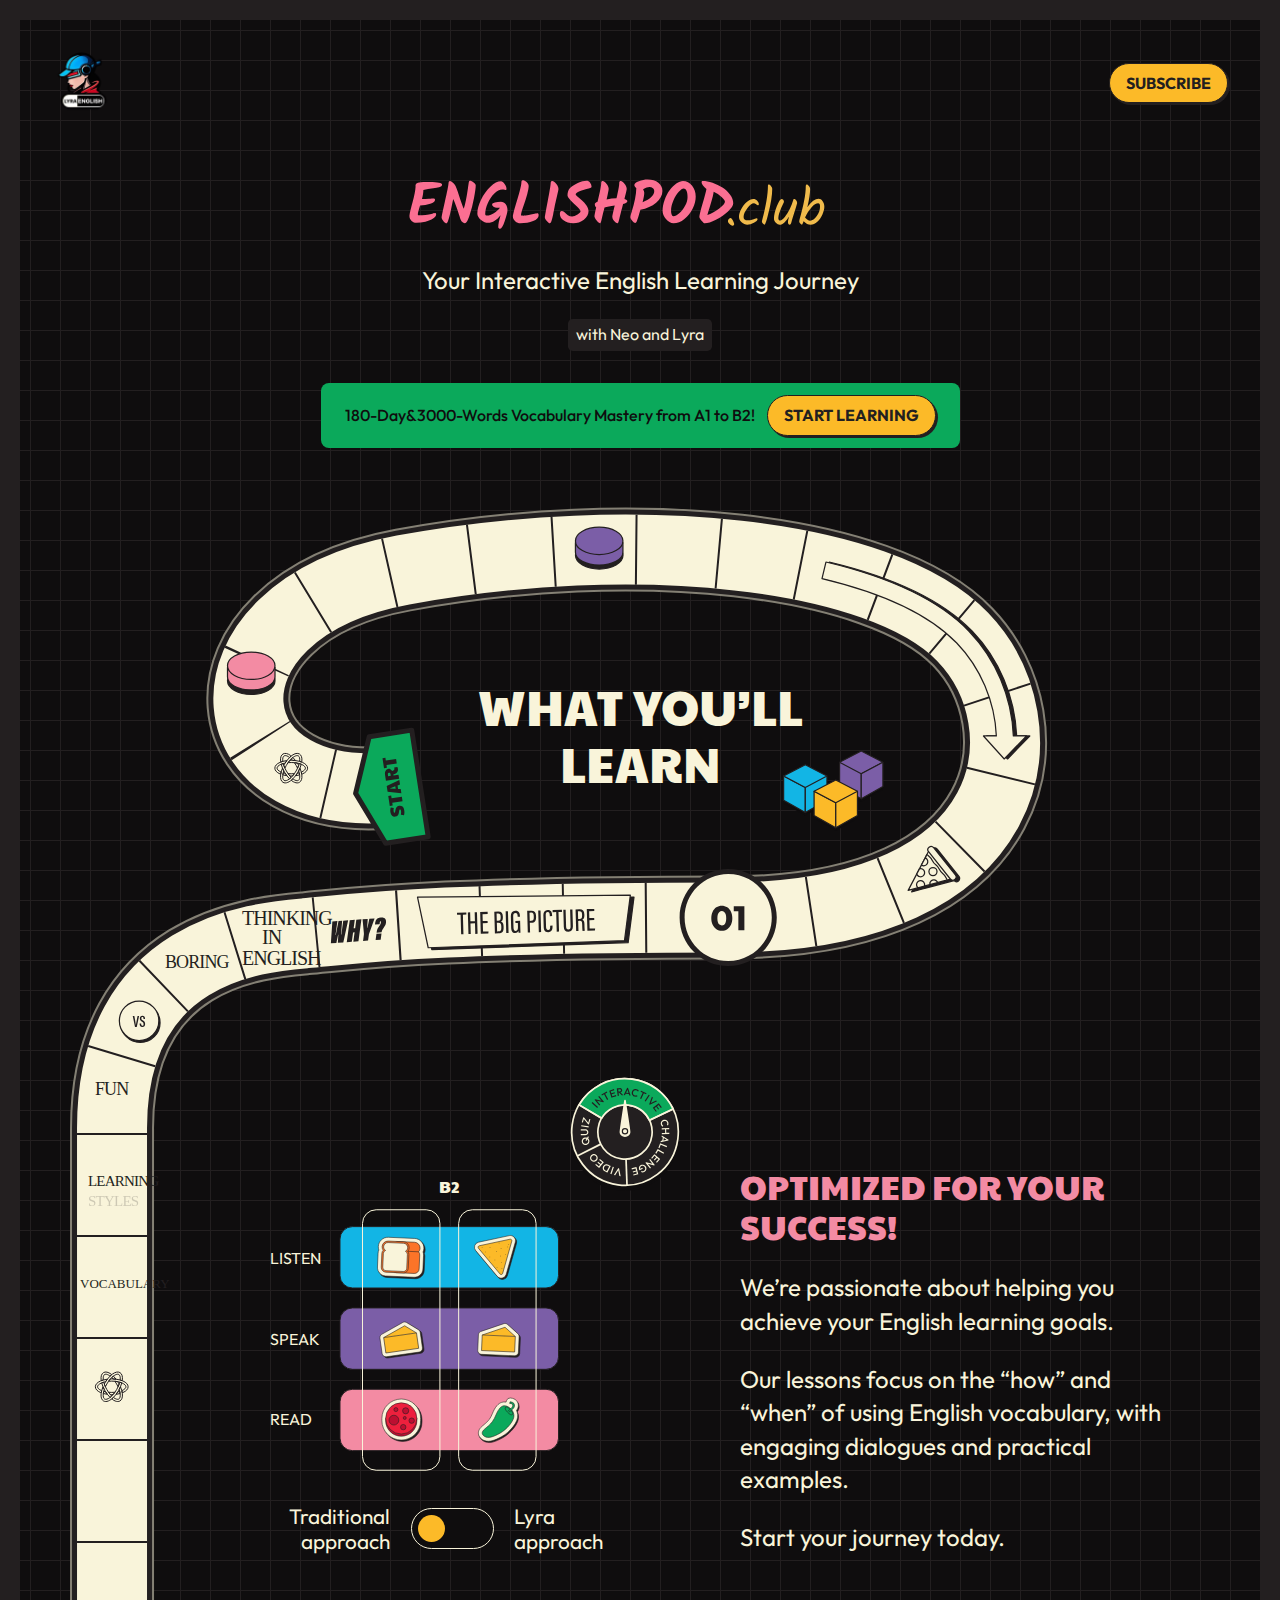
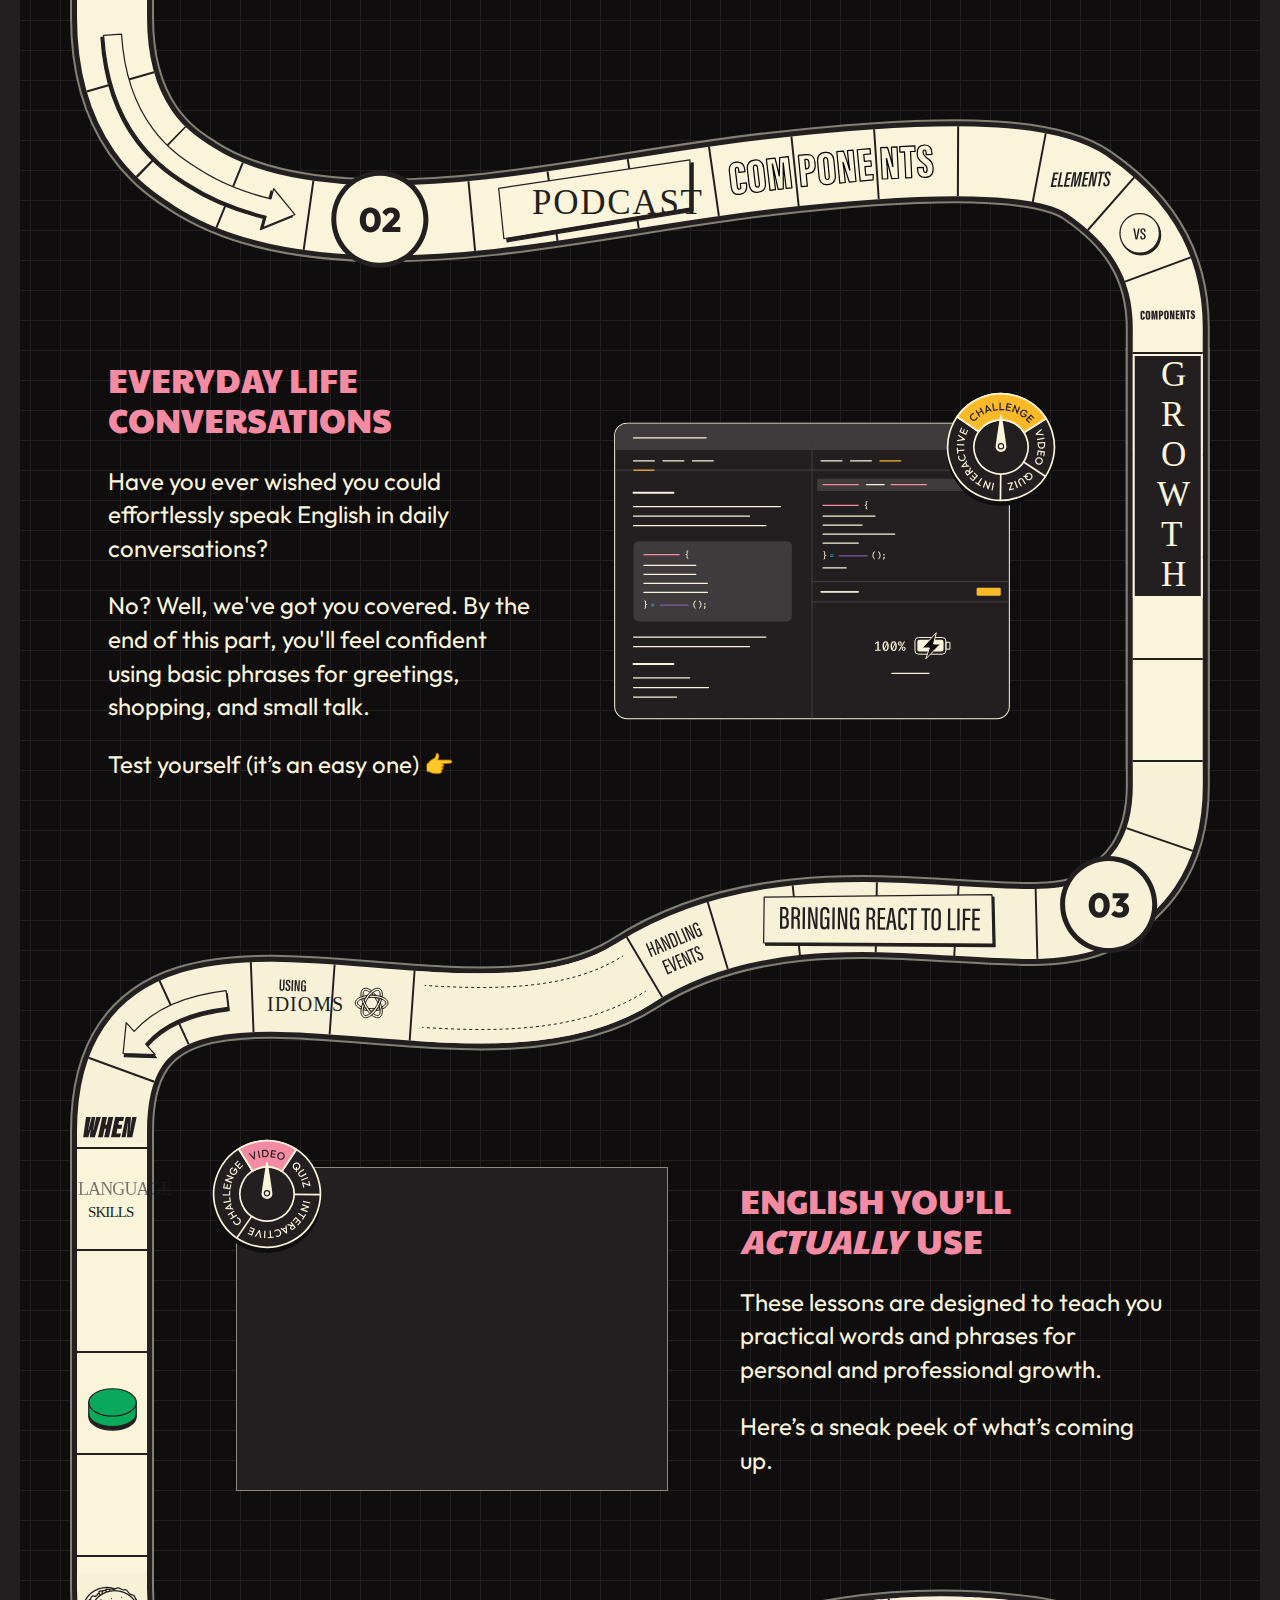
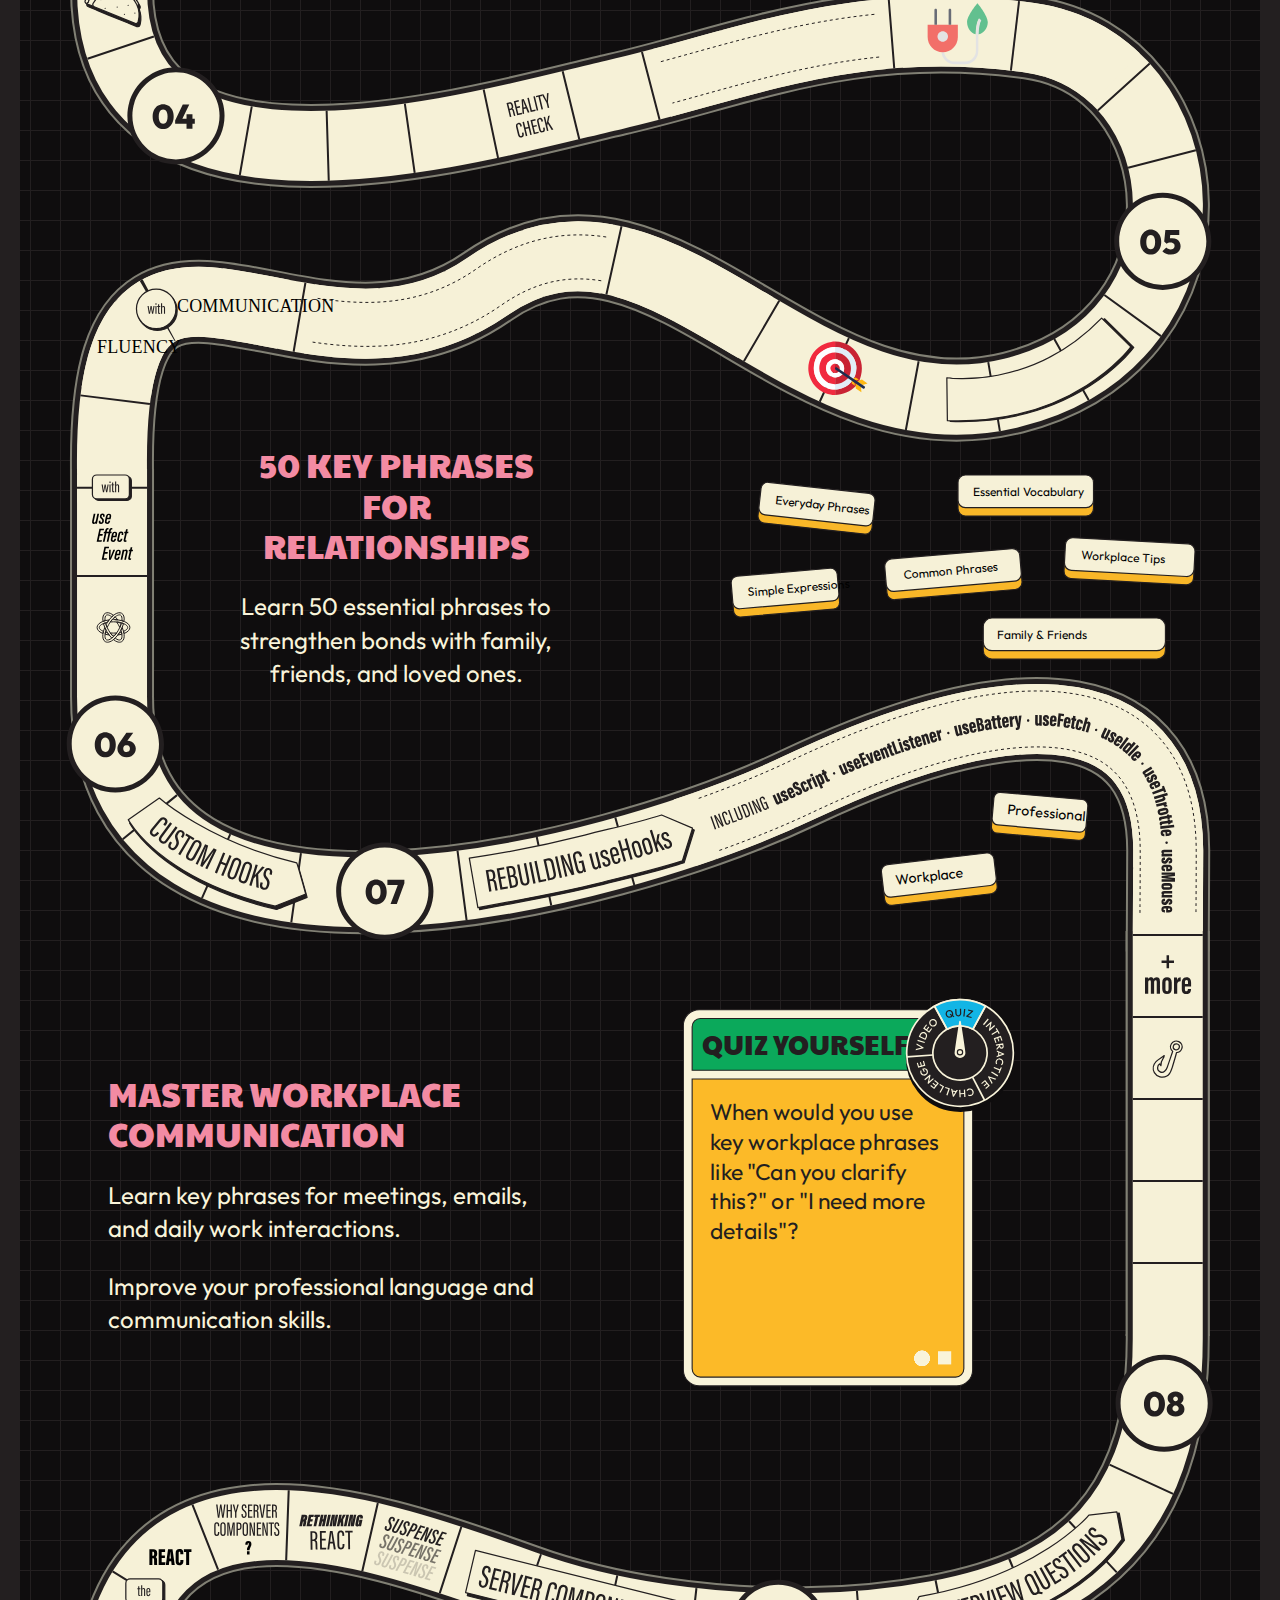
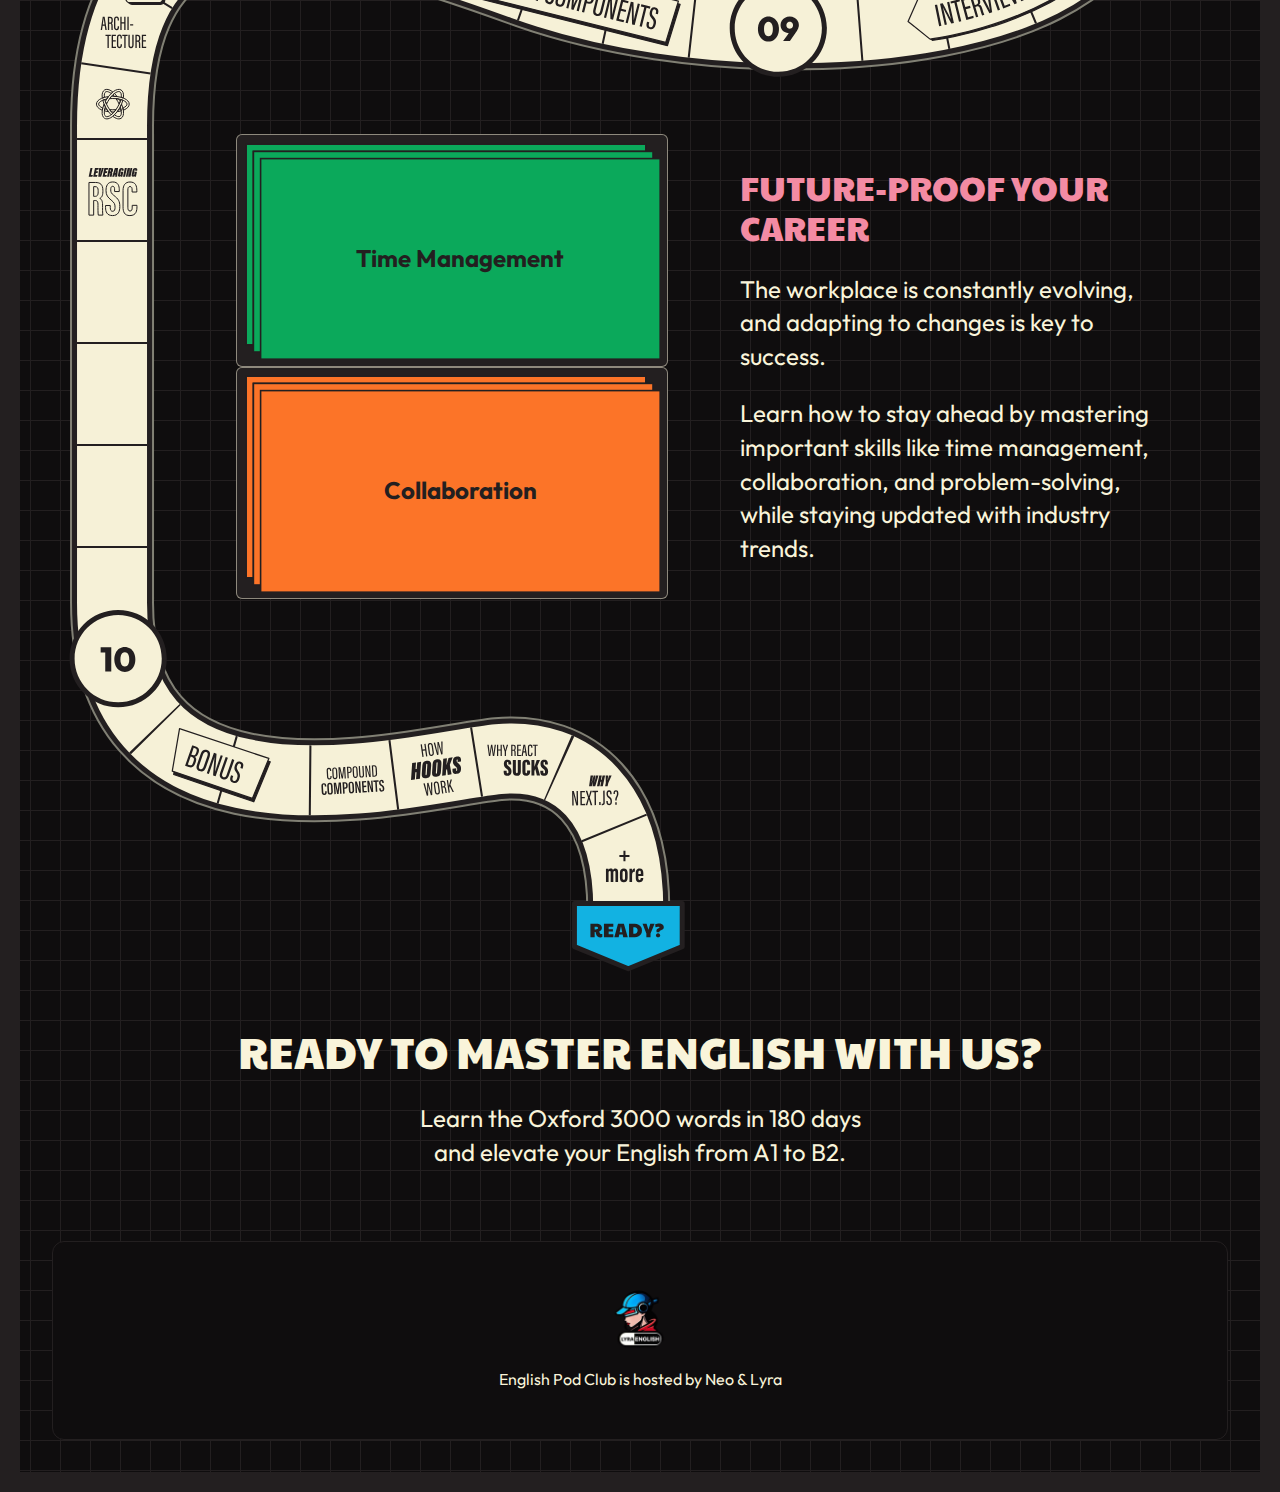
==== commit 5a90d1d6: "step6" ====
--- a/index.html
+++ b/index.html
@@ -1614,46 +1614,23 @@
               d="M892.71 405.39s84.35 13.15 154.79-59.61l29.22 28.69s-56.47 78.33-183.45 73.87l-.55-42.95Z" />
             <path fill="#f6f1d7" stroke="#231f20" stroke-linejoin="round" stroke-width="1.23"
               d="M889.82 404.75s84.35 13.15 154.79-59.61l29.22 28.69s-56.47 78.33-183.45 73.87l-.55-42.95Z" />
-            <g fill="#231f20">
-              <path
-                d="m914.82 421.88 1.11 10.89c.39 3.8-.99 5.86-4.21 6.18-3.35.34-4.79-1.67-5.15-5.21l-1.11-10.92c-.37-3.67 1.1-5.77 4.16-6.08 3.19-.33 4.85 1.71 5.2 5.13Zm-7.02.61 1.14 11.21c.25 2.43 1.23 3.31 2.68 3.16 1.53-.16 2.23-1.17 1.97-3.74l-1.13-11.11c-.23-2.29-1.13-3.31-2.69-3.16-1.56.16-2.21 1.27-1.97 3.62ZM916.73 416.29l3.94-.5c3.2-.4 4.93 1.03 5.37 4.51l.17 1.31c.41 3.24-.26 5.75-4.18 6.25l-1.49.19 1.2 9.51-2.29.29-2.71-21.55Zm3.56 9.83 1.28-.16c2.44-.31 2.61-1.85 2.33-4.09l-.15-1.16c-.22-1.74-.79-3.22-3.01-2.94l-1.48.19 1.03 8.17ZM929.5 416.75l-3.48.53-.32-2.12 9.21-1.41.32 2.12-3.46.53 2.96 19.36-2.29.35-2.96-19.36ZM938.43 413.11l3.76 21.39-2.28.4-3.76-21.39 2.28-.4ZM954.31 422.79c-.84-3.89-1.68-8.1-2.11-10.39h-.03c.24 3.68.64 13.38.87 19.94l-2.21.48c-2.04-5.28-5.87-14.9-7.2-18.58h-.06c.6 2.46 1.75 7.26 2.54 10.89l1.8 8.32-2.1.46-4.59-21.24 3.35-.72c2.52 6.03 5.6 13.51 6.47 16.15h.03c-.24-2.73-.39-11.29-.5-17.45l3.28-.71 4.59 21.24-2.19.47-1.91-8.86ZM958.7 408.62l5.52 21.01-2.24.59-5.52-21 2.24-.59ZM966.03 427.58l1-19.14-5.66 1.69-.61-2.05 8.12-2.43.51 1.69-.96 18.91 6.16-1.84.31 2.13-8.41 2.52-.44-1.47ZM972.48 404.41l6.95 20.58-2.19.74-6.95-20.58 2.19-.74ZM982.92 423.8l-7.85-20.26 2.57-1c2.55 3.33 9.48 12.85 10.45 14.38l.05-.02c-1.17-2.68-2.31-5.51-3.59-8.82l-2.77-7.15 2.03-.79 7.85 20.25-2.49.96c-2.55-3.38-9.78-13.41-10.78-14.87h-.03c1.08 2.4 2.39 5.62 3.8 9.27l2.8 7.23-2.04.79ZM1003.1 415.29l-1.67.76c-.2-.3-.69-1.21-.91-1.65.17 1.69-.71 2.71-2 3.3-2.73 1.25-4.55-.36-6-3.51l-4.52-9.88c-1.48-3.24-1.08-5.82 1.83-7.15 3.44-1.58 5.18.57 6.33 3.08l.23.5-2.1.96-.25-.55c-.63-1.38-1.53-2.9-3.35-2.07-1.37.63-1.66 1.81-.64 4.06l4.66 10.18c.89 1.95 1.97 2.96 3.41 2.3 1.81-.83 1.36-2.64.2-5.16l-1.44-3.15-2.19 1-.84-1.84 4.31-1.97 4.94 10.79ZM1007.49 401.59l4.91 8.88-2.02 1.12-10.52-19.01 3.32-1.84c2.86-1.58 4.94-1.13 6.68 2.02l.48.87c1.43 2.58 1.11 4.14.28 5.07 1.45-.22 2.52.38 3.92 2.92.9 1.62 2.55 4.68 3.43 5.76l-1.97 1.09c-.89-1.05-2.62-4.27-3.36-5.6-1.36-2.46-2.1-2.97-3.98-1.93l-1.18.65Zm-.95-1.72 1.24-.69c1.8-1 1.7-2.31.58-4.34l-.47-.85c-.96-1.73-2.01-2.51-3.91-1.46l-1.14.63 3.71 6.7ZM1021.18 393.08l-4.14 2.56 4.41 7.14 4.71-2.91.85 1.97-6.41 3.96-11.41-18.48 6.35-3.92 1.12 1.82-4.38 2.7 3.65 5.9 4.15-2.56 1.12 1.81ZM1027.09 393.47l3.04 6.31-1.93 1.32-9.27-19.97 2.72-1.85 15.29 15.87-2 1.36-4.82-5.1-3.03 2.06Zm1.58-3.65c-3.32-3.53-5.85-6.28-7.18-7.86l-.08.05c.88 1.43 2.99 5.91 4.73 9.52l2.52-1.71ZM1041.86 383.73l.44.59c1.65 2.21 3.06 4.94-.09 7.28-3.01 2.25-5.12.49-7.03-2.06l-6.6-8.86c-2.08-2.79-2.03-5.22.33-6.98 2.92-2.18 4.99-.49 6.69 1.79l.51.68-1.88 1.4-.61-.82c-1.03-1.38-2.1-2.37-3.47-1.34-1.31.97-.87 2.25.28 3.79l6.74 9.04c1.3 1.75 2.54 2.61 3.85 1.64 1.36-1.01.73-2.37-.5-4.01l-.54-.73 1.89-1.41ZM1036.8 370.7l-2.74 2.2-1.34-1.67 7.28-5.82 1.34 1.67-2.73 2.18 12.24 15.29-1.8 1.45-12.24-15.29Z" />
-            </g>
           </g>
           <path fill="none" d="M438.27 324.28c-7.21 5.02-14.69 9.63-22.21 13.68" />
+          
           <g class="small-2">
-            <g fill="#231f20">
-              <path
-                d="m608.6 102.04 2.59-.7c2.11-.57 3.4.22 4.02 2.51l.23.86c.58 2.13.37 3.88-2.21 4.58l-.98.27 1.7 6.25-1.51.41-3.85-14.18Zm3.32 6.24.84-.23c1.61-.44 1.57-1.49 1.17-2.96l-.21-.76c-.31-1.15-.84-2.08-2.29-1.69l-.97.26 1.46 5.37ZM620.06 107.03l1.82 6.62-1.51.41-3.89-14.17 2.48-.68c2.13-.58 3.43.04 4.07 2.39l.18.65c.53 1.92.07 2.9-.62 3.38.99.09 1.59.65 2.12 2.54.33 1.21.93 3.48 1.34 4.33l-1.47.4c-.42-.83-1.05-3.22-1.32-4.22-.5-1.83-.91-2.29-2.31-1.9l-.88.24Zm-.35-1.28.93-.25c1.35-.37 1.48-1.25 1.07-2.76l-.17-.63c-.36-1.29-.92-1.97-2.34-1.58l-.85.23 1.37 4.99ZM631.15 103.71l-3.18.88 1.51 5.47 3.61-1 .18 1.44-4.91 1.36-3.91-14.17 4.87-1.34.39 1.4-3.36.93 1.25 4.53 3.18-.88.38 1.39ZM635.02 105.73l.23.82c.37 1.33 1.03 1.92 2.02 1.64 1.01-.28 1.21-1.13.78-2.68-.46-1.66-1-2.2-2.82-2.95-1.84-.76-2.81-1.27-3.39-3.35-.5-1.79-.44-3.66 1.79-4.27 2.11-.57 3.06.67 3.56 2.47l.18.66-1.5.42-.17-.62c-.33-1.17-.77-1.87-1.74-1.6s-.98 1.19-.68 2.3c.37 1.32.77 1.74 2.34 2.36 2.38.94 3.23 1.59 3.88 3.95.55 1.99.49 3.96-1.9 4.62-2.29.63-3.35-.68-3.87-2.55l-.23-.81 1.51-.42ZM645.44 99.74l-3.18.88 1.52 5.47 3.6-1 .18 1.44-4.91 1.36-3.93-14.16 4.86-1.35.39 1.39-3.36.93 1.26 4.52 3.18-.88.39 1.38ZM649.34 98.93l1.83 6.61-1.51.42-3.92-14.16 2.47-.69c2.13-.59 3.43.04 4.08 2.38l.18.65c.53 1.92.08 2.9-.61 3.38.99.08 1.6.64 2.12 2.54.34 1.21.94 3.48 1.35 4.33l-1.47.41c-.42-.83-1.05-3.22-1.33-4.21-.51-1.83-.91-2.29-2.31-1.9l-.88.24Zm-.35-1.28.93-.26c1.34-.37 1.48-1.25 1.06-2.76l-.17-.63c-.36-1.29-.93-1.97-2.34-1.58l-.85.24 1.38 4.99ZM659.28 103.29l-6.37-13.49 1.63-.45 2.69 6.09c.84 1.9 1.92 4.21 2.45 5.64h.03c-.28-1.46-.51-4.01-.77-6.05l-.8-6.67 1.61-.44 1.43 14.85-1.89.52ZM663.16 86.99l3.87 14.18-1.51.41-3.87-14.18 1.51-.41ZM669.77 100.42l-3.84-14.19 1.8-.49c1.48 2.42 5.46 9.32 6.01 10.42h.03c-.6-1.89-1.16-3.88-1.79-6.2l-1.36-5 1.42-.39 3.84 14.19-1.74.47c-1.48-2.46-5.62-9.72-6.2-10.77h-.02c.56 1.69 1.21 3.95 1.9 6.51l1.37 5.06-1.43.39ZM684.3 96.51l-1.2.32c-.1-.22-.33-.89-.42-1.2-.08 1.15-.78 1.73-1.71 1.98-1.96.52-3-.75-3.6-3.02l-1.9-7.1c-.62-2.33-.06-4 2.03-4.56 2.48-.66 3.39.97 3.87 2.77l.1.36-1.51.4-.11-.4c-.27-.99-.69-2.11-2-1.76-.99.26-1.32 1.02-.88 2.63l1.95 7.32c.37 1.4.98 2.19 2.01 1.92 1.3-.35 1.2-1.61.72-3.42l-.6-2.26-1.58.42-.35-1.32 3.1-.83 2.07 7.76ZM691.99 94.49l-6.18-13.57 1.63-.43 2.6 6.13c.81 1.91 1.86 4.23 2.37 5.67h.03c-.25-1.46-.45-4.01-.68-6.06l-.71-6.68 1.61-.42L693.87 94l-1.9.49ZM698.48 87.97l.47 4.72-1.53.39-1.28-14.83 2.16-.55 6.05 13.62-1.59.4-1.89-4.36-2.4.61Zm1.85-1.95c-1.29-3.01-2.27-5.34-2.75-6.65l-.06.02c.23 1.11.53 4.45.81 7.15l2-.51ZM702.7 76.59l1.52-.38 3.2 12.89 3.59-.89.17 1.41-4.94 1.22-3.54-14.26ZM710.98 74.55l2.68 11.11c.28 1.18.89 1.88 1.96 1.62 1.09-.26 1.28-1.11.99-2.33l-2.68-11.12 1.53-.37 2.67 11.06c.53 2.21-.17 3.66-2.21 4.15-1.98.48-3.24-.39-3.79-2.67l-2.68-11.1 1.52-.37ZM724.69 79.09l-3.21.75 1.29 5.53 3.64-.85.12 1.45-4.96 1.16-3.34-14.31 4.92-1.15.33 1.41-3.39.79 1.07 4.57 3.21-.75.33 1.4ZM728.44 81.29l.19.83c.31 1.35.93 1.97 1.94 1.74 1.03-.23 1.26-1.07.91-2.64-.38-1.68-.9-2.25-2.67-3.08-1.8-.85-2.75-1.4-3.22-3.51-.41-1.82-.26-3.68 1.99-4.18 2.14-.47 3.02.82 3.43 2.64l.15.67-1.52.34-.14-.62c-.27-1.19-.67-1.91-1.66-1.68-.98.22-1.04 1.14-.79 2.27.3 1.33.68 1.78 2.22 2.47 2.33 1.05 3.15 1.75 3.69 4.13.46 2.02.3 3.98-2.12 4.53-2.31.52-3.31-.84-3.74-2.73l-.19-.82 1.52-.34ZM740.72 82.81l-5.03-13.96 1.63-.34c1.18 3.4 3.17 9.3 3.77 11.54h.03c-.28-2.36-.59-8.66-.83-12.17l1.56-.33c1.21 3.33 3.38 8.85 4.11 11.39h.06c-.36-2.5-.8-8.43-1.1-12.04l1.56-.33.85 14.84-1.66.35c-1.18-3.26-3.26-8.77-4.01-11.09h-.03c.25 2.66.54 8.35.74 11.79l-1.65.35ZM750.08 65.86l2.89 14.41-1.53.31-2.89-14.41 1.53-.31ZM754.41 66.48l-2.34.45-.27-1.42 6.19-1.2.27 1.42-2.32.45 2.52 13.01-1.54.3-2.52-13.01ZM759.75 63.99l1.54-.28 1.1 5.99 3.01-.55-1.1-5.99 1.54-.28 2.65 14.45-1.54.28-1.29-7.05-3.01.55 1.29 7.05-1.54.28-2.65-14.45ZM780.32 71.58c.32 1.9.5 2.98.63 3.62l-2.68.45c-.09-.25-.21-.71-.26-.98-.33 1-1.06 1.39-1.97 1.54-1.12.19-2.36-.16-2.76-2.57l-1.44-8.66 2.79-.46 1.33 8c.13.79.43 1.16.97 1.07.62-.1.77-.54.59-1.63l-1.28-7.7 2.79-.46 1.3 7.81ZM784.08 70.9l.08.54c.1.63.31 1.14.89 1.05.43-.07.6-.37.51-.99-.1-.62-.31-1.03-1.8-1.68-1.88-.82-2.69-1.54-2.95-3.2-.32-2.09.65-3.42 2.77-3.75 2.56-.4 3.48.9 3.78 2.84l.08.49-2.58.4-.11-.69c-.11-.72-.35-.95-.77-.88-.42.07-.56.4-.48.92.08.53.36.77 1.44 1.22 2.32.98 3.1 1.8 3.37 3.51.35 2.24-.45 3.63-2.93 4.01-2.93.45-3.66-1.29-3.92-2.94l-.07-.42 2.68-.42ZM791.82 68.41l.24 1.67c.11.74.36 1.25.99 1.16.68-.1.72-.69.61-1.42l-.04-.26 2.71-.39.02.16c.22 1.54.06 3.73-2.97 4.17-2.95.42-3.83-1.16-4.17-3.51l-.56-3.88c-.27-1.88.31-4.03 3.03-4.43 2.41-.35 3.73.94 4.08 3.39.11.74.29 2.04.39 2.73l-4.35.62Zm1.37-2.22-.16-1.13c-.13-.88-.38-1.26-1-1.17-.53.08-.77.5-.64 1.41l.16 1.13 1.64-.24ZM800.11 65.93l.83 6.33-2.8.37-1.9-14.56 3.63-.48c2.44-.32 3.79.6 4.12 3.14l.07.52c.27 2.08-.48 2.8-1.06 3.18.96.32 1.48.93 1.74 2.96.18 1.41.44 3.53.66 4.28l-2.71.35c-.27-.63-.5-2.53-.74-4.39-.21-1.64-.44-1.89-1.5-1.75l-.33.04Zm-.28-2.21.35-.04c.94-.12 1.28-.47 1.1-1.82l-.09-.7c-.13-.98-.39-1.44-1.42-1.3l-.44.06.5 3.82ZM811.77 64.39l-3.01.36.47 3.97 3.52-.42-.04 2.5-6 .71-1.73-14.58 5.97-.71.29 2.48-3.17.38.38 3.2 3.01-.36.29 2.47ZM812.43 56.07l6.06-.65.27 2.48-3.24.35.36 3.33 3.06-.33.27 2.48-3.06.33.68 6.31-2.81.3-1.57-14.6Z" />
-            </g>
+            <!-- 05前路径 -->
             <g fill="none" stroke="#231f20" stroke-dasharray="0 0 3 3" stroke-linejoin="round">
               <path
                 d="M603.87 88.66c10.33-2.79 20.81-5.7 31-8.53 56.84-15.78 115.57-32.09 183.35-38.9M822.15 84.04c-64.01 6.48-120.8 22.25-175.78 37.51-10.14 2.81-20.56 5.71-30.91 8.51" />
             </g>
           </g>
-          <g>
-            <circle cx="959.37" cy="64.57" r="19.75" fill="#231f20" stroke="#231f20" stroke-linejoin="round"
-              stroke-width="1.23" />
-            <circle cx="958.17" cy="62.77" r="19.75" fill="#f6f1d7" stroke="#231f20" stroke-linejoin="round"
-              stroke-width="1.23" />
-            <g fill="#231f20">
-              <path
-                d="M950.64 59.96c.57 3.97.75 5.28.83 6.28h.02c.11-1.01.33-2.24 1.02-6.28h1.08c.67 4.09.9 5.29.98 6.27h.02c.08-.86.18-1.8.85-6.27h1.09l-1.41 7.78h-1.13c-.42-2.57-.83-4.83-.97-6.03H953c-.09 1.14-.49 3.16-1.02 6.03h-1.15l-1.34-7.78h1.15ZM957.39 59.96h1.09v7.78h-1.09v-7.78Zm0-2.88h1.09v1.58h-1.09v-1.58ZM959.15 59.96h.89v-1.91h1.08v1.91h1.1v.96h-1.1v5.22c0 .4.07.78.56.78.15 0 .38-.02.49-.05v.84c-.23.1-.58.12-.84.12-.75 0-1.28-.31-1.28-1.5v-5.42h-.89v-.96ZM964.08 57.08v3.58c.2-.45.65-.82 1.42-.82 1.16 0 1.51.88 1.51 2v5.9h-1.09v-5.63c0-.65-.09-1.28-.82-1.28-.83 0-1.03.64-1.03 1.77v5.14h-1.09V57.09h1.09Z" />
-            </g>
-          </g>
-          <g>
-            <path
-              d="M850.61 57.37h-1.66v-1.94h5.52v1.94h-1.67v9.46h-2.19v-9.46ZM859.79 61.8h-2.35v3.11h2.76l-.26 1.93h-4.69v-11.4h4.67v1.94h-2.48v2.5h2.35v1.93ZM861.01 55.43h2.2v9.49h2.76l-.2 1.92h-4.76v-11.4ZM871.25 61.8h-2.35v3.11h2.76l-.26 1.93h-4.69v-11.4h4.67v1.94h-2.48v2.5h2.35v1.93ZM872.47 55.43h2.92c1.89 0 2.83 1 2.83 3.02v.7c0 2-.75 3.2-2.92 3.2h-.64v4.48h-2.2v-11.4Zm2.2 5.14h.36c.83 0 1.01-.47 1.01-1.42v-.79c0-.74-.17-1.21-.9-1.21h-.46v3.42ZM884.96 58.48v5.29c0 2.26-1.06 3.23-3.06 3.23s-2.86-.99-2.86-3.21v-5.37c0-2.2 1.21-3.16 2.97-3.16s2.96.95 2.96 3.22Zm-3.7-.25v5.83c0 .7.24 1.07.73 1.07s.74-.33.74-1.08v-5.83c0-.71-.2-1.08-.75-1.08-.47 0-.73.34-.73 1.09ZM888.33 61.88v4.96h-2.19v-11.4h2.85c1.91 0 2.86.84 2.86 2.83v.41c0 1.62-.65 2.11-1.14 2.34.71.34 1.04.86 1.04 2.46 0 1.1-.02 2.77.08 3.37h-2.12c-.14-.52-.13-2-.13-3.46 0-1.28-.15-1.5-.98-1.5h-.26Zm0-1.73h.27c.73 0 1.03-.23 1.03-1.29v-.55c0-.77-.15-1.15-.96-1.15h-.34v2.99ZM893.99 57.37h-1.66v-1.94h5.52v1.94h-1.67v9.46h-2.19v-9.46ZM900.59 64.12l-.28 2.71h-2.24l1.61-11.4h3.27l1.65 11.4h-2.28l-.31-2.71h-1.42Zm1.23-1.93c-.16-1.46-.39-3.68-.5-4.77h-.09c-.04.79-.31 3.36-.46 4.77h1.04ZM906.49 57.37h-1.66v-1.94h5.52v1.94h-1.67v9.46h-2.19v-9.46ZM913.33 55.43v11.4h-2.19v-11.4h2.19ZM920.44 58.48v5.29c0 2.26-1.06 3.23-3.06 3.23s-2.86-.99-2.86-3.21v-5.37c0-2.2 1.21-3.16 2.97-3.16s2.96.95 2.96 3.22Zm-3.7-.25v5.83c0 .7.24 1.07.73 1.07s.74-.33.74-1.08v-5.83c0-.71-.2-1.08-.75-1.08-.47 0-.73.34-.73 1.09ZM921.62 66.84v-11.4h2.43c.36 1.39 1.5 6.56 1.6 7.06h.05c-.12-1.52-.2-3.59-.2-5.18v-1.87h2.04v11.4h-2.45c-.24-1.08-1.48-6.99-1.56-7.35h-.06c.09 1.34.15 3.61.15 5.4v1.95h-2Z" />
-          </g>
-          <g>
-            <g>
-              <path
-                d="M572.17 306.33v6.6h-2.92v-15.18h3.79c2.54 0 3.8 1.12 3.8 3.77v.55c0 2.16-.86 2.81-1.51 3.11.94.46 1.39 1.15 1.39 3.27 0 1.47-.02 3.68.1 4.48H574c-.19-.69-.18-2.66-.18-4.6 0-1.71-.2-2-1.31-2h-.34Zm0-2.3h.36c.98 0 1.37-.31 1.37-1.72v-.73c0-1.02-.2-1.53-1.28-1.53h-.46v3.98ZM584.33 306.22h-3.13v4.14h3.67l-.35 2.57h-6.24v-15.18h6.22v2.58h-3.3v3.33h3.13v2.57ZM585.96 297.75h6.3v2.58h-3.37v3.46h3.18v2.58h-3.18v6.56h-2.92v-15.18ZM599.48 306.22h-3.13v4.14h3.67l-.35 2.57h-6.24v-15.18h6.22v2.58h-3.3v3.33h3.13v2.57ZM604.03 306.33v6.6h-2.92v-15.18h3.79c2.54 0 3.8 1.12 3.8 3.77v.55c0 2.16-.86 2.81-1.52 3.11.94.46 1.39 1.15 1.39 3.27 0 1.47-.02 3.68.11 4.48h-2.83c-.19-.69-.17-2.66-.17-4.6 0-1.71-.2-2-1.31-2h-.34Zm0-2.3h.36c.97 0 1.37-.31 1.37-1.72v-.73c0-1.02-.21-1.53-1.28-1.53h-.46v3.98ZM616.19 306.22h-3.13v4.14h3.67l-.35 2.57h-6.24v-15.18h6.22v2.58h-3.3v3.33h3.13v2.57ZM617.82 312.93v-15.18h3.23c.48 1.85 2 8.73 2.12 9.4h.07c-.16-2.02-.27-4.78-.27-6.9v-2.49h2.71v15.18h-3.26c-.31-1.44-1.97-9.3-2.07-9.79h-.08c.11 1.79.2 4.81.2 7.19v2.59h-2.66ZM628.94 300.33h-2.21v-2.58h7.35v2.58h-2.23v12.6h-2.92v-12.6ZM638.04 297.75v15.18h-2.92v-15.18h2.92ZM642.49 309.31l-.37 3.61h-2.98l2.15-15.18h4.35l2.2 15.18h-3.04l-.42-3.61h-1.89Zm1.64-2.58c-.22-1.94-.52-4.9-.66-6.35h-.12c-.05 1.06-.41 4.47-.61 6.35h1.39ZM648.93 297.75h2.92v12.63h3.67l-.26 2.55h-6.33v-15.18Z" />
-            </g>
-            <g>
-              <path
-                d="M638.97 335.96h-2.99v8.94h3.44l-.27 1.93h-5.27v-27.27h5.25v1.95h-3.15v12.52h2.99v1.93ZM647.45 323.17v20.02c0 2.6-1.11 3.84-3.41 3.84s-3.2-1.26-3.2-3.8v-20.07c0-2.6 1.31-3.79 3.34-3.79s3.28 1.19 3.28 3.81Zm-4.48-.21v20.51c0 1.13.41 1.66 1.16 1.66.81 0 1.18-.49 1.18-1.69v-20.5c0-1.08-.33-1.67-1.18-1.67-.75 0-1.16.54-1.16 1.69Zm3.68 22.59 1.78 1.41-1.23 1.46-2.22-1.75 1.67-1.13ZM651.67 319.56v24.01c0 .99.32 1.56 1.14 1.56s1.1-.63 1.1-1.55v-24.01h2.1v23.97c0 2.14-.97 3.49-3.24 3.49s-3.19-1.17-3.19-3.48v-23.98h2.1ZM660.2 335.96l-.48 10.87h-2.13l2.19-27.27h2.96l2.27 27.27h-2.19l-.53-10.87h-2.09Zm1.84-1.93c-.31-2.31-.61-10.94-.76-12.47h-.08c-.06 1.12-.47 10.47-.74 12.47h1.58ZM666.71 319.56h2.1v25.39h3.42l-.18 1.87h-5.34v-27.27ZM675.81 319.56v27.27h-2.1v-27.27h2.1ZM679.53 321.51h-2.18v-1.95h6.47v1.95h-2.2v25.32h-2.1v-25.32ZM686.88 346.83V333.8c0-.18-.02-.27-.08-.46l-2.53-13.77h2.32c.54 2.21 1.17 10.19 1.38 11.67h.02c.28-1.61.89-9.51 1.39-11.67h2.23l-2.59 13.95c-.02.1-.04.23-.04.52v12.8h-2.1Z" />
-            </g>
-          </g>
+          
+          <g transform="translate(870, 30) scale(0.06)">
+            <!-- 充电 -->
+            <path d="M842.666667 524.8c-8.533333 0-19.2-2.133333-27.733334-2.133333v275.2c0 98.133333-78.933333 179.2-177.066666 179.2h-174.933334c-91.733333 0-166.4-70.4-177.066666-157.866667-6.4 0-14.933333 2.133333-23.466667 2.133333h-21.333333c10.666667 113.066667 104.533333 200.533333 219.733333 200.533334h174.933333c121.6 0 219.733333-100.266667 219.733334-221.866667V524.8h-12.8z" fill="#E3E3E3" p-id="4665"></path><path d="M10.666667 360.533333v204.8c0 140.8 113.066667 253.866667 251.733333 253.866667 138.666667 0 251.733333-113.066667 251.733333-253.866667v-204.8H10.666667z" fill="#F26F69" p-id="4666"></path><path d="M262.4 469.333333c-46.933333 0-87.466667 38.4-87.466667 87.466667s38.4 87.466667 87.466667 87.466667c46.933333 0 87.466667-38.4 87.466667-87.466667S311.466667 469.333333 262.4 469.333333z" fill="#E3E3E3" p-id="4667"></path><path d="M1013.333333 317.866667c0-104.533333-149.333333-285.866667-155.733333-294.4l-17.066667-19.2-17.066666 19.2c-6.4 8.533333-155.733333 189.866667-155.733334 294.4 0 100.266667 64 187.733333 142.933334 204.8 6.4-200.533333 51.2-256 55.466666-262.4l32 27.733333s-38.4 51.2-44.8 234.666667c89.6-8.533333 160-98.133333 160-204.8zM842.666667 524.8h4.266666-19.2 14.933334z" fill="#62C08F" p-id="4668"></path><path d="M870.4 260.266667c-4.266667 6.4-49.066667 59.733333-55.466667 262.4 4.266667 0 8.533333 2.133333 14.933334 2.133333h29.866666c6.4-185.6 44.8-234.666667 44.8-234.666667l-34.133333-29.866666z" fill="#E3E3E3" p-id="4669"></path><path d="M166.4 360.533333V117.333333c0-12.8-8.533333-21.333333-21.333333-21.333333s-21.333333 8.533333-21.333334 21.333333v243.2h42.666667zM403.2 360.533333V117.333333c0-12.8-8.533333-21.333333-21.333333-21.333333s-21.333333 8.533333-21.333334 21.333333v243.2h42.666667z" fill="#686C76" p-id="4670"></path> 
+          </g>
+        
+          
           <g>
             <circle cx="100.41" cy="337.65" r="19.75" fill="#231f20" stroke="#231f20" stroke-linejoin="round"
               stroke-width="1.23" />
@@ -1664,35 +1641,15 @@
                 d="M91.68 333.04c.57 3.97.75 5.28.83 6.28h.02c.11-1.01.33-2.24 1.02-6.28h1.08c.67 4.09.9 5.29.98 6.27h.02c.08-.86.18-1.8.85-6.27h1.09l-1.41 7.78h-1.13c-.42-2.57-.83-4.83-.97-6.03h-.02c-.09 1.14-.49 3.16-1.02 6.03h-1.15l-1.34-7.78h1.15ZM98.43 333.04h1.09v7.78h-1.09v-7.78Zm0-2.88h1.09v1.58h-1.09v-1.58ZM100.19 333.04h.89v-1.91h1.08v1.91h1.1v.96h-1.1v5.22c0 .4.07.78.56.78.15 0 .38-.02.49-.04v.84c-.23.1-.58.12-.84.12-.75 0-1.28-.31-1.28-1.5V334h-.89v-.96ZM105.12 330.16v3.58c.2-.45.65-.82 1.42-.82 1.16 0 1.51.88 1.51 2v5.9h-1.09v-5.63c0-.65-.09-1.28-.82-1.28-.83 0-1.03.64-1.03 1.77v5.14h-1.09v-10.65h1.09Z" />
             </g>
           </g>
-          <g fill="#231f20">
-            <g>
-              <path
-                d="m45.94 375.03-.52 2.11h-2.31l2.95-9.37h3.49l-1.01 9.37h-2.19l.28-2.11h-.69Zm1-1.77c.11-.72.41-3.11.48-3.62h-.1c-.1.41-.68 2.7-.91 3.62h.53ZM51.13 367.77h2.39c1.8 0 2.49.9 2.07 2.9l-.79 3.73c-.39 1.86-.86 2.74-2.72 2.74h-2.94l1.98-9.37Zm.55 7.77h.2c.35 0 .51-.23.59-.59l1.04-4.94c.08-.41.04-.63-.37-.63h-.15l-1.31 6.16ZM55.71 377.14l1.04-9.37h2.28l-.55 2.83c-.24 1.24-.53 2.73-.8 4.25h.15c.32-1.34.79-3.14 1.06-4.22l.7-2.86h2.21l-2.98 9.37h-3.11ZM62.96 375.03l-.52 2.11h-2.31l2.95-9.37h3.49l-1.01 9.37h-2.19l.28-2.11h-.69Zm1-1.77c.11-.72.41-3.11.48-3.62h-.1c-.1.41-.68 2.7-.91 3.62h.53ZM66.15 377.14l1.98-9.37h2.42c-.14 2.59-.38 6.09-.41 6.49h.1c.15-1.48.66-5.28.84-6.15l.07-.34h2.05l-1.98 9.37h-2.49c.15-2.46.39-6.11.42-6.42h-.11c-.15 1.04-.68 5.11-.9 6.19l-.04.23h-1.96ZM77.79 373.67l-.18.86c-.31 1.45-.7 2.76-2.86 2.76-1.53 0-2.62-.51-2.12-2.81l.91-4.33c.42-2.01 1.32-2.5 2.8-2.5 2.38 0 2.41 1.56 2.17 2.63l-.17.83h-2.17l.25-1.2c.08-.38.04-.59-.23-.59-.23 0-.32.14-.42.59l-1.07 5.06c-.1.48-.06.63.17.63.25 0 .37-.17.48-.67l.27-1.25h2.17ZM82.66 373.15h-1.83l-.45 2.22h2.17l-.56 1.77h-4.16l1.98-9.37h4.11l-.38 1.77h-1.91l-.41 1.81h1.83l-.38 1.79ZM84.7 367.77h2.39c1.8 0 2.49.9 2.07 2.9l-.79 3.73c-.39 1.86-.86 2.74-2.72 2.74h-2.94l1.98-9.37Zm.55 7.77h.2c.35 0 .51-.23.59-.59l1.04-4.94c.08-.41.04-.63-.37-.63h-.15l-1.31 6.16Z" />
-            </g>
-            <g>
-              <path
-                d="m54.03 387.66-3.05.04.07 5.26 3.47-.05-.18 1.33-4.72.06-.18-13.62 4.68-.06.02 1.34-3.23.04.06 4.35 3.05-.04.02 1.33ZM55.95 380.61l4.74-.06.02 1.34-3.29.04.06 4.43 3.1-.04.02 1.34-3.1.04.09 6.5-1.45.02-.18-13.62ZM62.31 380.53l4.74-.06.02 1.34-3.29.04.06 4.43 3.1-.04.02 1.34-3.1.04.09 6.5-1.45.02-.18-13.62ZM73.25 387.4l-3.05.04.07 5.26 3.47-.05-.18 1.33-4.72.06-.18-13.62 4.68-.06.02 1.34-3.23.04.06 4.35 3.05-.04.02 1.33ZM80.52 389.99v.46c.03 1.73-.26 3.63-2.72 3.66-2.36.03-2.78-1.63-2.81-3.63l-.09-6.93c-.03-2.18.89-3.39 2.73-3.42 2.28-.03 2.72 1.59 2.74 3.37v.53l-1.46.02v-.64c-.02-1.08-.2-1.97-1.28-1.96-1.02.01-1.27.82-1.25 2.03l.1 7.07c.02 1.37.33 2.26 1.35 2.25 1.06-.01 1.24-.94 1.22-2.22v-.57l1.47-.02ZM83.36 381.58l-2.2.03-.02-1.34 5.84-.08.02 1.34-2.19.03.16 12.28-1.45.02-.16-12.28ZM89.19 389.95v.79c.03 1.28.48 1.96 1.43 1.95.97-.01 1.35-.72 1.33-2.21-.02-1.59-.38-2.21-1.83-3.31-1.47-1.12-2.22-1.8-2.25-3.8-.02-1.73.47-3.39 2.61-3.4 2.03-.02 2.58 1.33 2.6 3.05v.63l-1.43.02v-.59c-.02-1.13-.25-1.86-1.19-1.84-.93.01-1.16.83-1.15 1.9.02 1.27.28 1.74 1.54 2.67 1.91 1.4 2.52 2.19 2.55 4.45.03 1.91-.5 3.66-2.8 3.7-2.2.03-2.84-1.4-2.86-3.2v-.78l1.44-.02Z" />
-            </g>
-          </g>
+
           <g>
-            <path
-              d="M145.98 329.41c-.25 1.14-.41 1.92-.46 2.31h-1.37c.02-.16.06-.46.11-.73-.47.71-.88.86-1.54.86-.62 0-1.55-.32-1.12-2.33l1.27-5.97h1.39l-1.26 5.88c-.18.84-.04 1.2.48 1.2.54 0 .93-.4 1.21-1.69l1.14-5.39h1.41l-1.25 5.86ZM148.46 329.22l-.07.33c-.13.66-.05 1.17.57 1.17.44 0 .66-.27.79-.82.21-.87-.06-1.38-.7-2-1.01-.96-1.29-1.56-1.07-2.74.22-1.16.94-1.74 2.03-1.74 1.47 0 2.03.98 1.77 2.24l-.06.32h-1.31l.06-.38c.12-.67.02-1.05-.49-1.05-.35 0-.58.26-.67.79-.08.5-.03.82.64 1.46 1.16 1.13 1.44 1.83 1.17 3.12-.26 1.29-.98 1.93-2.23 1.93-1.75 0-2.14-1.11-1.82-2.49l.03-.14h1.36ZM153.71 327.97c-.02.1-.25 1.19-.28 1.32-.17.77-.13 1.4.54 1.4.62 0 .8-.59.92-1.16l.05-.23h1.37l-.04.19c-.25 1.17-.64 2.35-2.42 2.35-1.98 0-2.02-1.54-1.72-2.93l.61-2.87c.27-1.27.71-2.62 2.5-2.62 1.94 0 2.07 1.4 1.78 2.75-.02.11-.35 1.67-.38 1.79h-2.91Zm1.8-1.12c.02-.1.22-1.03.24-1.12.13-.64.04-1.2-.59-1.2s-.84.56-.98 1.22l-.24 1.1h1.57ZM159.3 321.1h1.39l-1.99 9.34h2.62l-.38 1.28h-3.9l2.26-10.62ZM166.16 329.84c-.12.59-.34 1.61-.37 1.88h-1.35c.02-.18.06-.45.11-.69-.39.59-.8.82-1.45.82-1.25 0-1.46-1.19-1.19-2.45.4-1.85 1.32-2.36 3.23-2.66.11-.02.21-.03.32-.05l.24-1.09c.14-.66.05-1.07-.49-1.07s-.68.45-.84 1.1l-.05.22h-1.38l.03-.12c.22-1.04.51-2.31 2.36-2.31 1.53 0 2.03.83 1.76 2.12l-.9 4.29Zm-.93-2.04c-.09.02-.18.03-.27.05-.95.19-1.44.49-1.67 1.5-.14.65-.12 1.28.5 1.28.65 0 .97-.63 1.24-1.89l.21-.94ZM169.62 323.55c-.05 2.08-.2 5.7-.31 6.58h.02c.52-1.66 1.64-4.58 2.42-6.58h1.41l-3.58 8.59c-.96 2.27-1.57 2.44-2.53 2.44-.25 0-.62-.04-.82-.1l.28-1.24c.15.03.25.05.52.05.51 0 .73-.23 1.16-1.29l.06-8.46h1.36ZM177.7 326.11l-.67 3.16c-.37 1.75-.95 2.57-2.56 2.57-1.51 0-2.22-.93-1.85-2.67l.71-3.34c.31-1.47.96-2.42 2.53-2.42s2.19 1.03 1.85 2.69Zm-2.96-.27-.76 3.58c-.17.82.06 1.26.64 1.26.54 0 .8-.39.98-1.25l.76-3.54c.16-.75.07-1.3-.63-1.3-.62 0-.83.51-.99 1.25ZM182.57 329.41c-.25 1.14-.41 1.92-.46 2.31h-1.37c.02-.16.06-.46.11-.73-.47.71-.88.86-1.54.86-.62 0-1.55-.32-1.12-2.33l1.27-5.97h1.39l-1.26 5.88c-.18.84-.04 1.2.48 1.2.54 0 .93-.4 1.21-1.69l1.14-5.39h1.41l-1.25 5.86ZM184.52 323.55h.89l.46-2.01h1.38l-.46 2.01h1.06l-.26 1.2h-1.06l-1.15 5.2c-.1.48-.04.75.44.75.18 0 .35-.01.54-.05l-.23 1.07c-.28.07-.62.11-.95.11-.93 0-1.53-.33-1.24-1.67l1.19-5.42h-.87l.26-1.2ZM191.76 326.7h-2.28l-.78 3.74h2.73l-.45 1.28h-3.95l2.26-10.62h3.8l-.28 1.28h-2.41l-.64 3.05h2.28l-.28 1.28ZM194.99 324.75l-1.49 6.97h-1.4l1.48-6.97h-.87l.26-1.2h.88l.21-1c.23-1.07.65-1.99 2-1.99.22 0 .59.04.73.09l-.26 1.19a1.37 1.37 0 0 0-.36-.04c-.45 0-.61.31-.72.87l-.18.88h1.72l.21-1c.23-1.07.65-1.99 2-1.99.22 0 .59.04.73.09l-.26 1.19a1.37 1.37 0 0 0-.36-.04c-.45 0-.61.31-.72.87l-.18.88h.98l-.26 1.2h-.98l-1.49 6.97h-1.4l1.48-6.97h-1.71ZM200.29 327.97c-.02.1-.25 1.19-.28 1.32-.17.77-.13 1.4.54 1.4.62 0 .8-.59.92-1.16l.05-.23h1.37l-.04.19c-.25 1.17-.64 2.35-2.43 2.35-1.98 0-2.02-1.54-1.72-2.93l.61-2.87c.27-1.27.71-2.62 2.5-2.62 1.94 0 2.07 1.4 1.78 2.75-.02.11-.36 1.67-.38 1.79h-2.91Zm1.8-1.12c.02-.1.22-1.03.24-1.12.13-.64.04-1.2-.59-1.2s-.84.56-.98 1.22l-.24 1.1h1.57ZM208.08 329.18l-.05.22c-.26 1.25-.68 2.45-2.42 2.45-1.94 0-1.96-1.48-1.68-2.75l.68-3.18c.25-1.2.71-2.49 2.37-2.49 1.91 0 1.99 1.36 1.79 2.45l-.08.41h-1.36l.1-.54c.13-.69.1-1.16-.5-1.16-.54 0-.71.49-.89 1.28l-.78 3.62c-.15.7-.1 1.21.5 1.21.56 0 .71-.51.87-1.17l.08-.34h1.38ZM209.65 323.55h.89l.46-2.01h1.38l-.46 2.01h1.06l-.26 1.2h-1.06l-1.15 5.2c-.1.48-.04.75.44.75.18 0 .35-.01.54-.05l-.23 1.07c-.28.07-.62.11-.94.11-.93 0-1.53-.33-1.24-1.67l1.19-5.42h-.86l.26-1.2ZM222.88 325.28l-1.6 4.18c-.62 1.6-1.31 2.37-2.46 2.37-1.5 0-2.04-1.2-2.04-2.8 0-1.72.61-2.33 1.9-3.43.97-.82 1.22-1.29 1.22-2.4 0-.76-.12-1.28-.72-1.28-.54 0-.74.56-.74 1.3 0 1 .06 1.38.6 2.29l3.69 6.21h-1.27l-3.24-5.42c-.66-1.09-.85-1.71-.85-2.99 0-1.41.59-2.33 1.81-2.33s1.76.8 1.76 2.19c0 1.5-.43 2.12-1.75 3.21-1.04.88-1.29 1.34-1.29 2.58 0 1.17.35 1.76 1.06 1.76.65 0 .96-.44 1.36-1.52l1.47-3.91h1.09Z" />
-          </g>
-          <g>
-            <path
-              d="M137.03 345.27c-.25 1.14-.41 1.92-.46 2.31h-1.37c.02-.16.06-.46.11-.73-.47.71-.88.86-1.54.86-.62 0-1.55-.32-1.12-2.33l1.27-5.97h1.39l-1.26 5.88c-.18.84-.04 1.2.48 1.2.54 0 .93-.4 1.21-1.69l1.14-5.39h1.41l-1.25 5.86ZM139.51 345.08l-.07.33c-.13.66-.05 1.17.57 1.17.44 0 .66-.27.79-.82.21-.87-.06-1.38-.7-2-1.01-.96-1.29-1.56-1.07-2.74.22-1.16.94-1.74 2.03-1.74 1.47 0 2.03.98 1.77 2.24l-.06.32h-1.31l.06-.38c.12-.67.02-1.05-.49-1.05-.35 0-.58.26-.67.79-.08.5-.03.82.64 1.46 1.16 1.13 1.44 1.83 1.17 3.12-.26 1.29-.98 1.93-2.23 1.93-1.75 0-2.14-1.11-1.82-2.49l.03-.14h1.36ZM144.76 343.83c-.02.1-.25 1.19-.28 1.32-.17.77-.13 1.4.54 1.4.62 0 .8-.59.92-1.16l.05-.23h1.37l-.04.19c-.25 1.17-.64 2.35-2.42 2.35-1.98 0-2.02-1.54-1.72-2.93l.61-2.87c.27-1.27.71-2.62 2.5-2.62 1.94 0 2.07 1.4 1.78 2.75-.02.11-.35 1.67-.38 1.79h-2.91Zm1.8-1.12c.02-.1.22-1.03.24-1.12.13-.64.04-1.2-.59-1.2s-.84.56-.98 1.22l-.24 1.1h1.57ZM149.69 344.78l-.05.28c-.17.97 0 1.5.74 1.5.63 0 .96-.5 1.13-1.4.19-1.02.05-1.66-.92-2.76-1.09-1.24-1.42-1.94-1.14-3.41.26-1.41 1.02-2.18 2.33-2.18 1.94 0 2.18 1.43 1.96 2.71l-.04.23h-1.39l.04-.24c.14-.81.13-1.53-.6-1.53-.55 0-.81.4-.93 1.1-.14.82 0 1.33.77 2.21 1.34 1.52 1.63 2.46 1.32 4-.32 1.53-1.07 2.44-2.65 2.44-1.79 0-2.32-1.14-2-2.77l.04-.18h1.4ZM155.88 339.41c-.05 2.08-.2 5.7-.31 6.58h.02c.52-1.66 1.64-4.58 2.42-6.58h1.41l-3.58 8.59c-.96 2.27-1.57 2.44-2.53 2.44-.25 0-.62-.04-.82-.1l.28-1.24c.15.03.25.05.52.05.51 0 .73-.23 1.16-1.29l.06-8.46h1.36ZM159.74 341.91c.34-1.65.45-2.15.51-2.51h1.36c-.03.2-.05.4-.11.67.34-.46.84-.8 1.56-.8.99 0 1.5.72 1.23 1.98l-1.35 6.32h-1.39l1.27-5.99c.16-.76 0-1.14-.53-1.14-.58 0-.95.46-1.2 1.68l-1.16 5.45h-1.39l1.2-5.67ZM168.87 345.04l-.05.22c-.26 1.25-.68 2.45-2.42 2.45-1.94 0-1.96-1.48-1.68-2.75l.68-3.18c.25-1.2.71-2.49 2.37-2.49 1.91 0 1.99 1.36 1.79 2.45l-.08.41h-1.36l.1-.54c.13-.69.1-1.16-.5-1.16-.54 0-.71.49-.89 1.28l-.78 3.62c-.15.7-.1 1.21.5 1.21.56 0 .71-.51.87-1.17l.08-.34h1.38ZM174.18 342.56h-2.28l-.78 3.74h2.73l-.45 1.28h-3.95l2.26-10.62h3.8l-.28 1.28h-2.41l-.64 3.05h2.28l-.28 1.28ZM176.82 339.41c.17 1 .39 2.38.44 2.76h.02c.29-.57.82-1.6 1.42-2.76h1.46l-2.39 3.92.8 4.25h-1.38c-.19-1.13-.4-2.51-.46-2.96h-.02c-.23.41-.87 1.59-1.62 2.96h-1.44l2.56-4.25-.79-3.93h1.39ZM180.17 339.41h.89l.46-2.01h1.38l-.46 2.01h1.06l-.26 1.2h-1.06l-1.15 5.2c-.1.48-.04.75.44.75.18 0 .35-.01.54-.05l-.23 1.07c-.28.07-.62.11-.94.11-.93 0-1.53-.33-1.24-1.67l1.19-5.42h-.86l.26-1.2ZM184.61 343.83c-.02.1-.25 1.19-.28 1.32-.17.77-.13 1.4.54 1.4.62 0 .8-.59.92-1.16l.05-.23h1.37l-.04.19c-.25 1.17-.64 2.35-2.42 2.35-1.98 0-2.02-1.54-1.72-2.93l.61-2.87c.27-1.27.71-2.62 2.5-2.62 1.94 0 2.07 1.4 1.78 2.75-.02.11-.35 1.67-.38 1.79h-2.91Zm1.8-1.12c.02-.1.22-1.03.24-1.12.13-.64.04-1.2-.59-1.2s-.84.56-.98 1.22l-.24 1.1h1.57ZM189.05 342.18c.28-1.34.47-2.2.56-2.77h1.32c-.02.18-.07.56-.21 1.21.44-.99 1.2-1.32 1.93-1.33l-.37 1.64c-1.08.02-1.72.57-2.04 2.09l-.95 4.56h-1.39l1.15-5.4ZM193.06 341.91c.34-1.65.45-2.15.51-2.51h1.36c-.03.2-.05.4-.11.67.34-.46.84-.8 1.56-.8.99 0 1.5.72 1.23 1.98l-1.35 6.32h-1.39l1.27-5.99c.16-.76 0-1.14-.53-1.14-.58 0-.95.46-1.2 1.68l-1.16 5.45h-1.39l1.2-5.67ZM202.12 345.7c-.12.59-.34 1.61-.37 1.88h-1.35c.02-.18.06-.45.1-.69-.39.59-.8.82-1.45.82-1.25 0-1.46-1.19-1.19-2.45.4-1.85 1.33-2.36 3.23-2.66.11-.02.21-.03.32-.05l.23-1.09c.14-.66.05-1.07-.49-1.07s-.68.45-.84 1.1l-.05.22h-1.38l.03-.12c.22-1.04.51-2.31 2.36-2.31 1.53 0 2.03.83 1.76 2.12l-.9 4.29Zm-.93-2.04c-.09.02-.18.03-.27.05-.95.19-1.44.49-1.67 1.5-.14.65-.12 1.28.5 1.28.65 0 .97-.63 1.24-1.89l.21-.94ZM203.12 347.58l2.35-11.09h1.39l-2.35 11.09h-1.39ZM207.57 344.78l-.05.28c-.17.97 0 1.5.74 1.5.63 0 .96-.5 1.13-1.4.19-1.02.05-1.66-.92-2.76-1.09-1.24-1.42-1.94-1.15-3.41.26-1.41 1.02-2.18 2.33-2.18 1.94 0 2.18 1.43 1.96 2.71l-.04.23h-1.39l.04-.24c.14-.81.13-1.53-.6-1.53-.55 0-.81.4-.93 1.1-.14.82 0 1.33.77 2.21 1.34 1.52 1.63 2.46 1.32 4-.32 1.53-1.07 2.44-2.65 2.44-1.79 0-2.32-1.14-1.99-2.77l.04-.18h1.4ZM212.32 339.41h.89l.46-2.01h1.38l-.46 2.01h1.06l-.26 1.2h-1.06l-1.15 5.2c-.1.48-.04.75.44.75.18 0 .35-.01.54-.05l-.23 1.07c-.28.07-.62.11-.95.11-.93 0-1.53-.33-1.24-1.67l1.19-5.42h-.87l.26-1.2ZM220.22 341.97l-.67 3.16c-.37 1.75-.95 2.57-2.56 2.57-1.51 0-2.22-.93-1.85-2.67l.71-3.34c.31-1.47.96-2.42 2.53-2.42s2.19 1.03 1.85 2.69Zm-2.96-.27-.76 3.58c-.17.82.06 1.26.64 1.26.54 0 .8-.39.98-1.25l.76-3.54c.16-.75.07-1.3-.63-1.3-.62 0-.83.51-.99 1.25ZM221.4 342.18c.28-1.34.47-2.2.56-2.77h1.32c-.02.18-.07.56-.21 1.21.44-.99 1.2-1.32 1.93-1.33l-.37 1.64c-1.08.02-1.72.57-2.04 2.09l-.95 4.56h-1.39l1.15-5.4ZM226.18 343.83c-.02.1-.25 1.19-.28 1.32-.17.77-.13 1.4.54 1.4.62 0 .8-.59.92-1.16l.05-.23h1.37l-.04.19c-.25 1.17-.64 2.35-2.42 2.35-1.98 0-2.02-1.54-1.72-2.93l.61-2.87c.27-1.27.71-2.62 2.5-2.62 1.94 0 2.07 1.4 1.78 2.75-.02.11-.35 1.67-.38 1.79h-2.91Zm1.8-1.12c.02-.1.22-1.03.24-1.12.13-.64.04-1.2-.59-1.2s-.84.56-.98 1.22l-.24 1.1h1.57Z" />
-          </g>
-          <g>
-            <path
-              d="m32.1 454.78-.46 3.11h-1.05l1.6-9.73h1.48l1.67 9.73h-1.08l-.5-3.11h-1.64Zm1.51-.95c-.34-2.14-.58-3.8-.68-4.72h-.04c-.04.75-.38 2.94-.65 4.72h1.37ZM36.2 448.15h1.69c1.51 0 2.08.79 2.08 2.12v.44c0 1.37-.42 1.79-.9 1.97.53.17 1.1.63 1.1 1.95v.72c0 1.7-.59 2.54-2.24 2.54H36.2v-9.73Zm1.65 4.12c.87 0 1.13-.35 1.13-1.49v-.44c0-.88-.32-1.32-1.16-1.32h-.61v3.24h.64Zm-.64 4.74h.63c1.05 0 1.31-.5 1.31-1.68v-.67c0-1.06-.37-1.52-1.31-1.52h-.62v3.88ZM41.81 455.14v.56c0 .92.32 1.41 1 1.41s.97-.5.97-1.57c0-1.14-.25-1.58-1.28-2.38-1.04-.81-1.57-1.31-1.57-2.74 0-1.23.37-2.42 1.9-2.41 1.45 0 1.83.97 1.83 2.21v.45h-1.03v-.42c0-.81-.16-1.33-.82-1.33s-.84.59-.84 1.35c0 .91.18 1.25 1.07 1.92 1.35 1.02 1.78 1.59 1.78 3.21 0 1.37-.39 2.62-2.03 2.62s-2.02-1.03-2.02-2.31v-.56h1.04ZM46.68 449.11H45.1v-.96h4.18v.96h-1.57v8.78h-1.04v-8.78ZM51 453.34v4.54h-1.04v-9.73h1.7c1.46 0 2.18.63 2.18 2.24v.45c0 1.32-.47 1.86-.99 2.05.62.23.9.69.9 2 0 .83-.01 2.39.1 3h-1.01c-.12-.61-.1-2.24-.1-2.92 0-1.26-.18-1.62-1.14-1.62H51Zm0-.88h.64c.92 0 1.17-.54 1.17-1.58v-.43c0-.89-.24-1.42-1.22-1.42H51v3.43ZM55.95 454.78l-.46 3.11h-1.05l1.6-9.73h1.48l1.67 9.73h-1.08l-.5-3.11h-1.64Zm1.51-.95c-.34-2.14-.58-3.8-.68-4.72h-.04c-.04.75-.38 2.94-.65 4.72h1.37ZM63.79 455.09v.33c0 1.24-.22 2.59-1.98 2.59s-1.97-1.2-1.97-2.62v-4.95c0-1.56.67-2.42 1.99-2.42 1.63 0 1.93 1.16 1.93 2.44v.38h-1.05v-.46c0-.77-.12-1.41-.89-1.41-.73 0-.91.58-.91 1.44v5.05c0 .98.21 1.62.94 1.62s.9-.66.9-1.58v-.41h1.06ZM65.6 449.11h-1.58v-.96h4.18v.96h-1.57v8.78h-1.04v-8.78ZM69.92 448.15v9.73h-1.04v-9.73h1.04ZM71.36 457.88v-9.73h1.24c.52 1.8 1.88 6.91 2.04 7.7h.02c-.06-1.31-.07-2.68-.07-4.27v-3.43h.98v9.73h-1.19c-.52-1.83-1.91-7.18-2.1-7.96h-.01c.06 1.17.09 2.73.09 4.48v3.47h-.98ZM80.89 457.88h-.82a6.9 6.9 0 0 1-.06-.84c-.25.72-.8.97-1.43.97-1.35 0-1.79-.99-1.79-2.55v-4.87c0-1.6.64-2.57 2.08-2.57 1.7 0 2.01 1.2 2.01 2.44v.25h-1.04v-.27c0-.68-.08-1.47-.98-1.47-.68 0-1.02.43-1.02 1.53v5.02c0 .96.25 1.57.96 1.57.89 0 1.05-.82 1.05-2.07v-1.55h-1.08v-.91h2.12v5.32Z" />
-          </g>
-          <g>
-            <path
-              d="M36.01 469.38v4.76h-2.1v-10.96h2.73c1.84 0 2.74.81 2.74 2.72v.39c0 1.56-.62 2.03-1.09 2.25.68.33 1 .83 1 2.36 0 1.06-.02 2.66.08 3.23h-2.04c-.14-.5-.13-1.92-.13-3.32 0-1.23-.14-1.44-.94-1.44h-.25Zm0-1.66h.26c.7 0 .99-.22.99-1.24v-.53c0-.74-.15-1.1-.92-1.1h-.33v2.87ZM44.78 469.31h-2.26v2.99h2.65l-.25 1.85h-4.5v-10.96h4.49v1.86h-2.38v2.4h2.26v1.85ZM47.84 471.54l-.27 2.61h-2.15l1.55-10.96h3.14l1.59 10.96h-2.19l-.3-2.61h-1.36Zm1.19-1.86c-.16-1.4-.37-3.53-.48-4.58h-.08c-.04.76-.3 3.23-.44 4.58h1ZM57.74 470.57v.59c0 1.38-.25 3.15-2.77 3.15-1.86 0-2.66-.99-2.66-3v-5.37c0-1.91.95-2.91 2.71-2.91 2.31 0 2.69 1.52 2.69 2.96v.69h-2.12v-.93c0-.6-.13-.91-.57-.91s-.57.29-.57.91v5.79c0 .58.1.98.57.98s.59-.33.59-1.03v-.91h2.13ZM59.66 465.05h-1.6v-1.86h5.31v1.86h-1.61v9.09h-2.1v-9.09ZM66.23 463.19v10.96h-2.1v-10.96h2.1ZM68.66 474.15l-1.64-10.96h2.24l.39 4.06c.13 1.41.31 3 .38 4.39h.08c.07-1.39.25-2.89.37-4.38l.34-4.07h2.2l-1.62 10.96h-2.75ZM78.16 469.31H75.9v2.99h2.65l-.25 1.85h-4.5v-10.96h4.49v1.86h-2.38v2.4h2.26v1.85ZM39.41 488.23l-1.64-10.96h2.24l.39 4.06c.13 1.41.31 3 .38 4.39h.08c.07-1.39.25-2.89.37-4.38l.34-4.07h2.2l-1.62 10.96H39.4ZM46.44 485.62l-.27 2.61h-2.15l1.55-10.96h3.14l1.59 10.96h-2.19l-.3-2.61h-1.36Zm1.19-1.86c-.16-1.4-.37-3.53-.48-4.58h-.08c-.04.76-.3 3.23-.44 4.58h1ZM51.08 477.27h2.11v9.11h2.65l-.19 1.84h-4.57v-10.96ZM58.63 477.27v8.34c0 .64.19.98.67.98.51 0 .67-.39.67-.98v-8.34h2.13v8.21c0 1.94-.89 2.9-2.83 2.9s-2.76-.93-2.76-2.92v-8.19h2.12ZM67.71 483.39h-2.26v2.99h2.65l-.25 1.85h-4.5v-10.96h4.49v1.86h-2.38v2.4h2.26v1.85ZM70.58 484.85v.76c0 .72.18 1.06.66 1.06s.6-.5.6-1.01c0-1.03-.19-1.33-1.31-2.27-1.23-1.04-1.87-1.66-1.87-3.28s.52-3.01 2.59-3.01c2.2 0 2.53 1.5 2.53 2.76v.63h-1.99v-.66c0-.67-.11-.99-.53-.99-.39 0-.51.33-.51.96 0 .66.12.99 1.03 1.69 1.61 1.27 2.19 1.98 2.19 3.78s-.59 3.13-2.76 3.13-2.69-1.26-2.69-2.88v-.66h2.06Z" />
+            <text font-family="Impact" font-size="18" letter-spacing="0.01em">
+              <tspan x="120" y="339">COMMUNICATION</tspan>
+              <tspan x="40" y="380">FLUENCY</tspan>
+            </text>
           </g>
         </g>
       </svg>
-
     </div>
 
     <div class="board-section board-left astro-SZDJJ2GI">
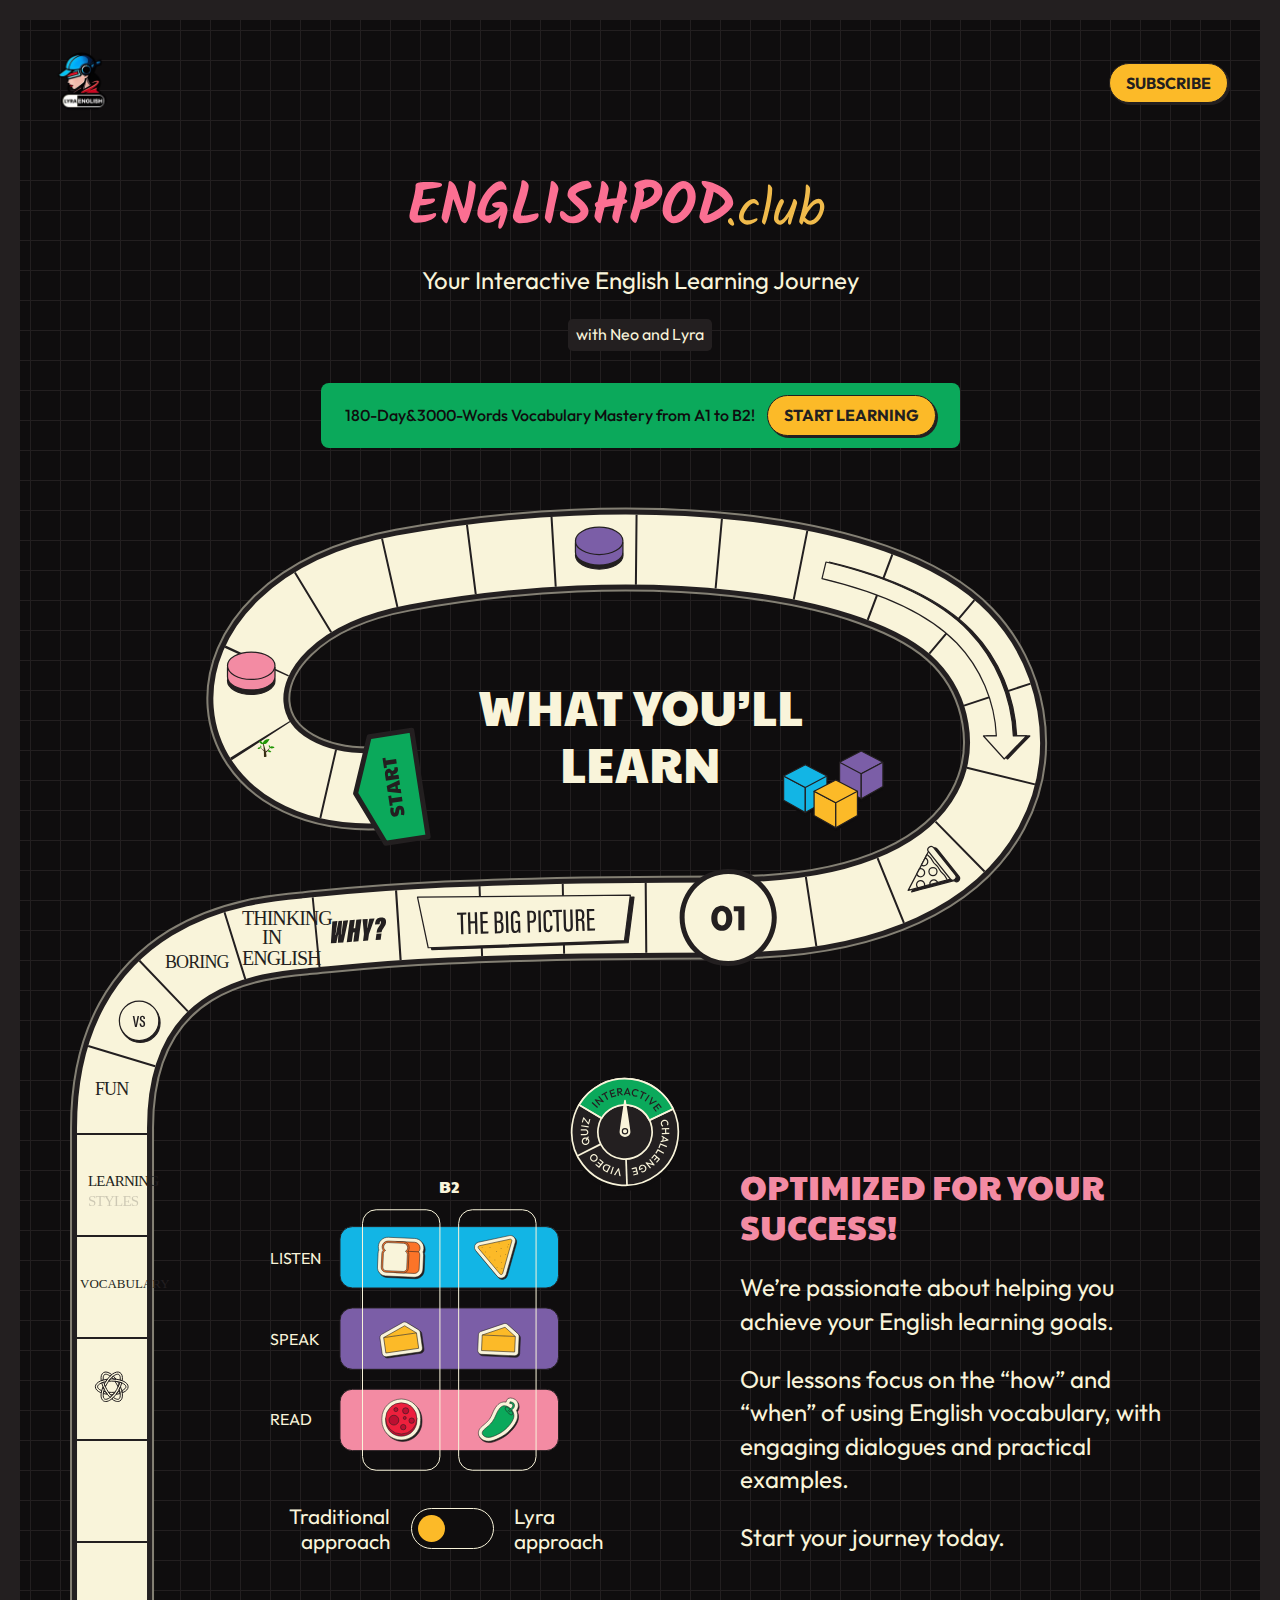
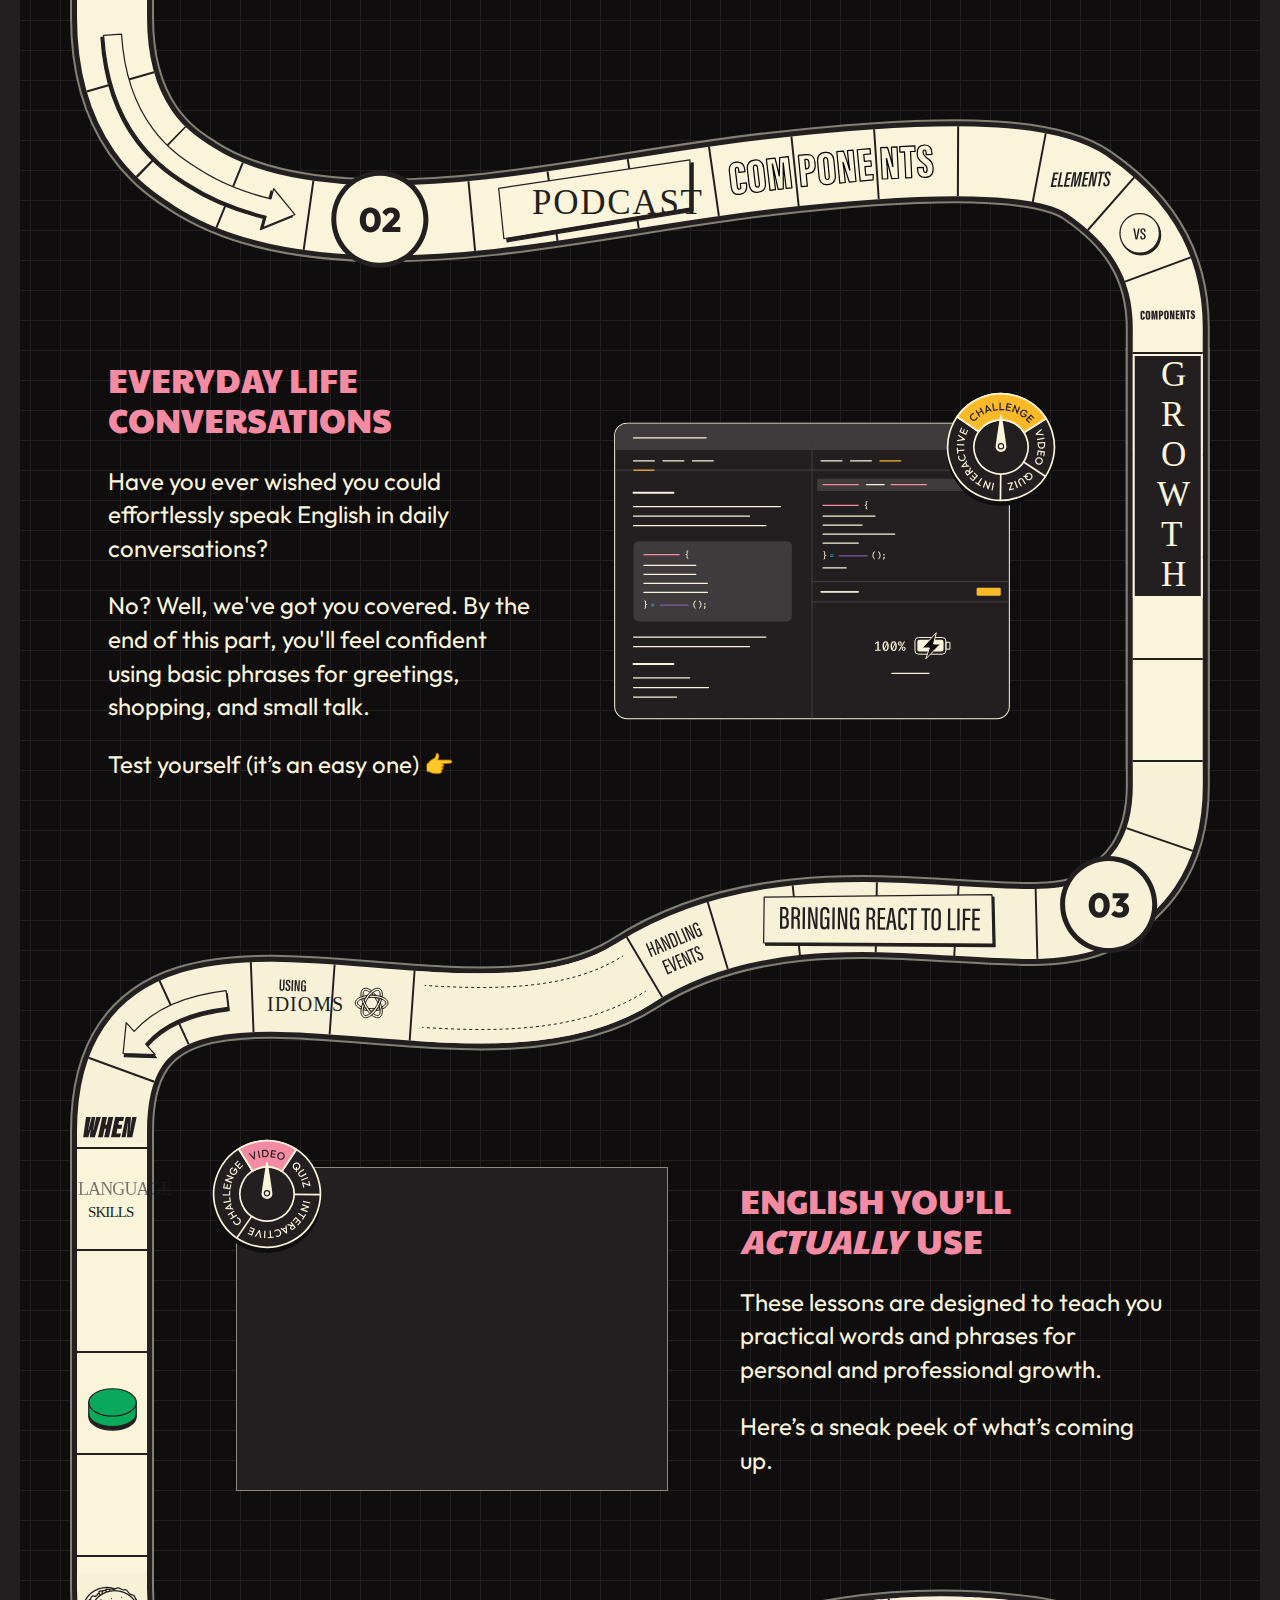
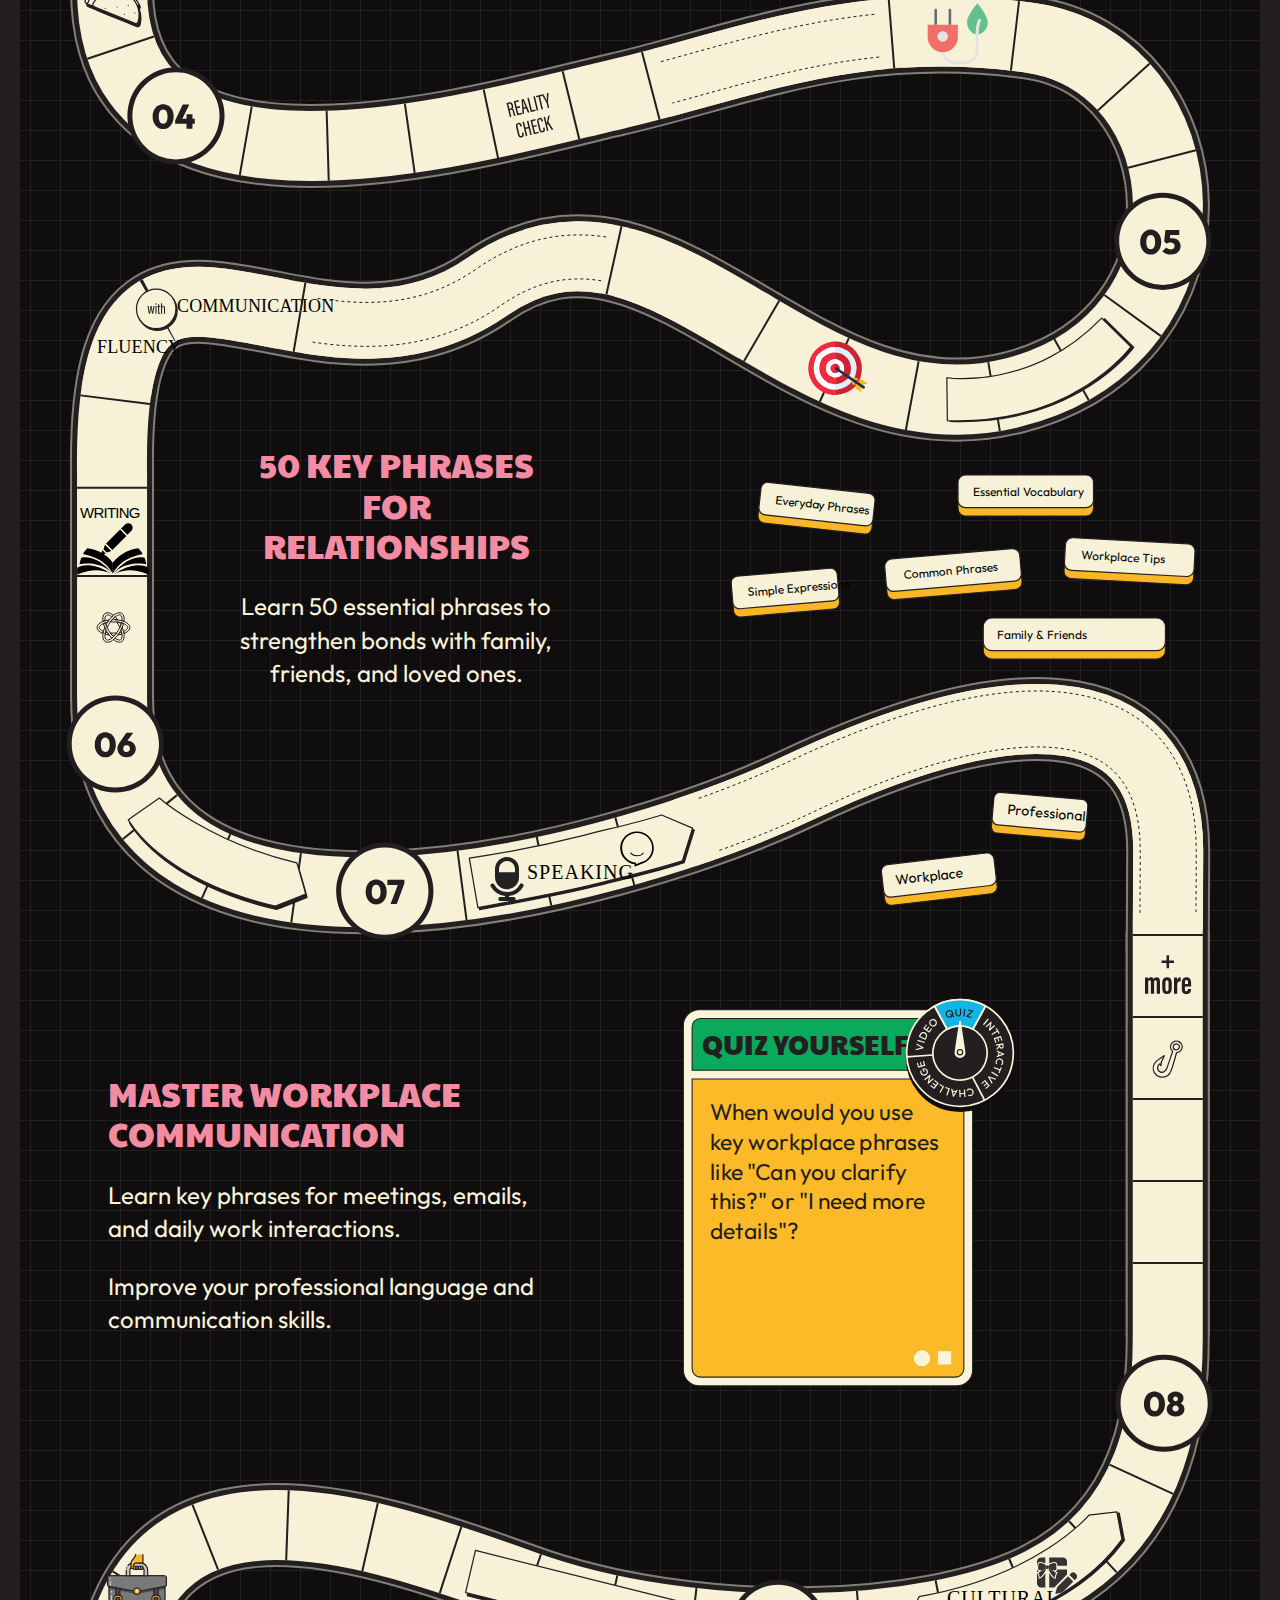
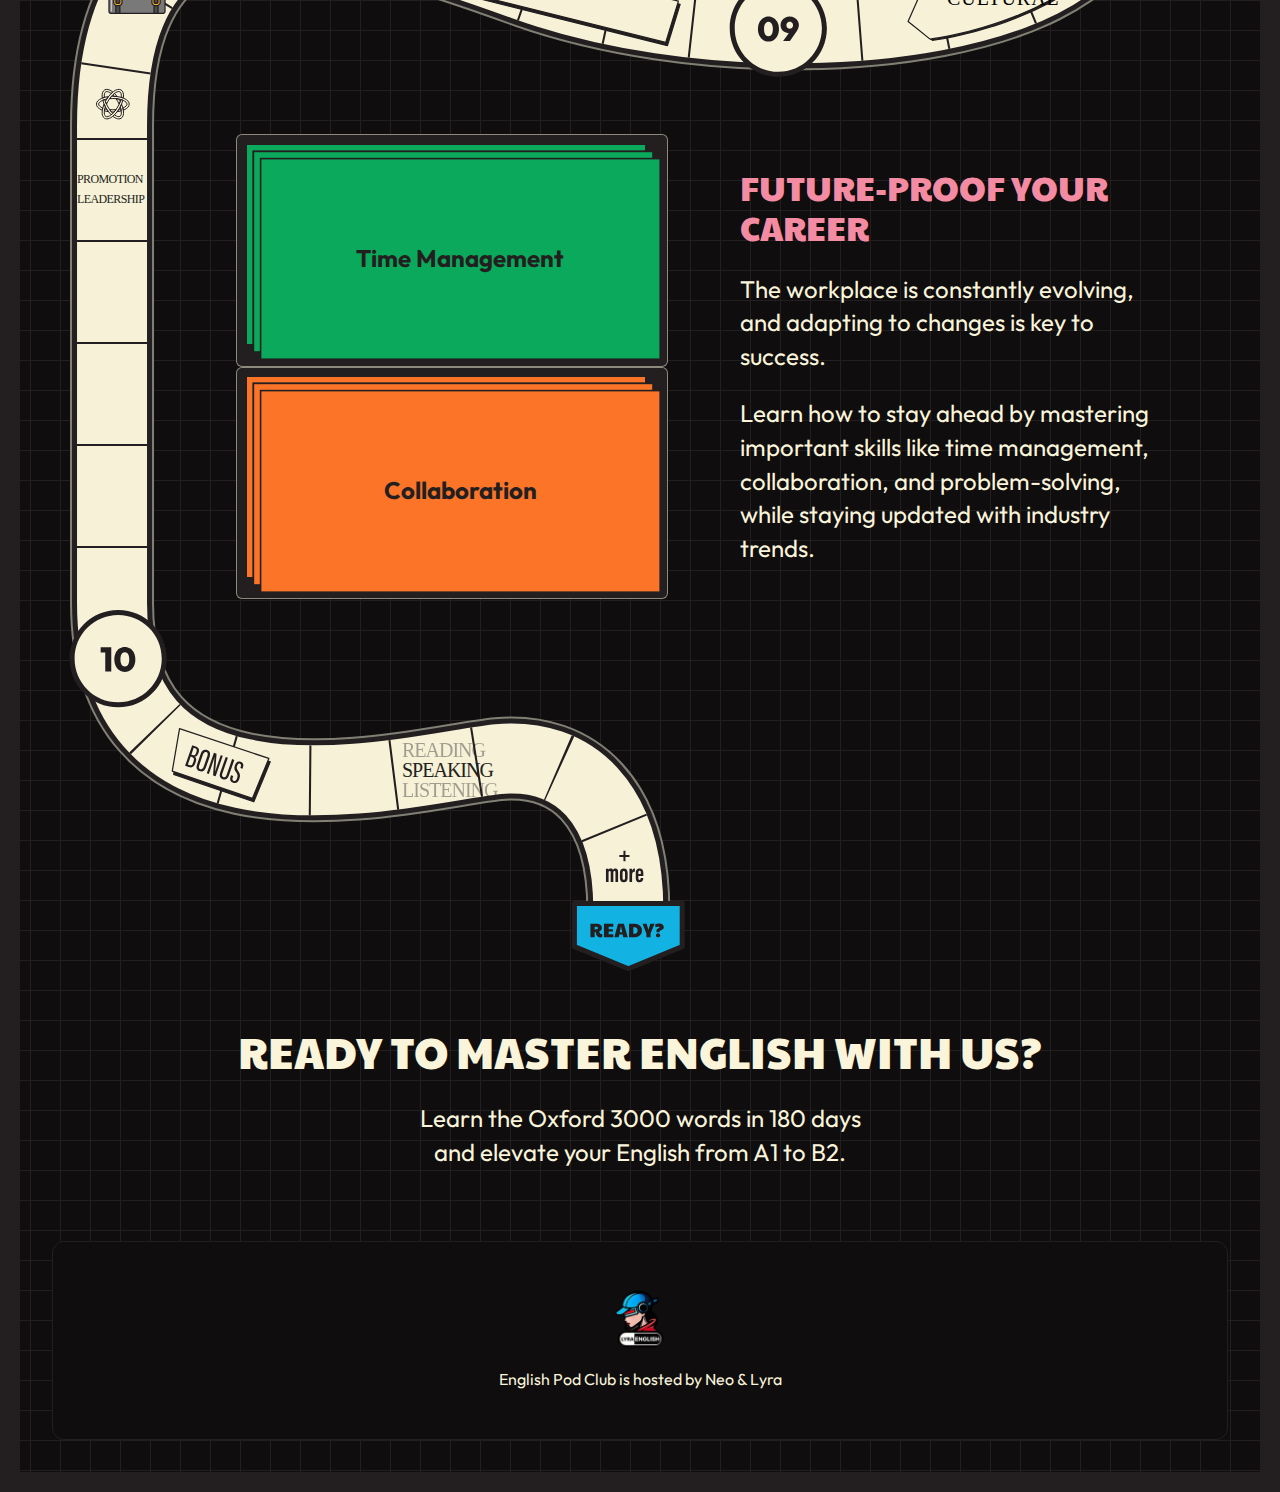
==== commit 6e288584: "add leaf start" ====
--- a/index.html
+++ b/index.html
@@ -343,18 +343,19 @@
             <path fill="#f9f4da"
               d="M956.36 276.95c-1.51-38.88-17.55-76.85-44.37-104.72-29.05-30.19-77.18-53.48-143.04-69.21L765 119.56c61.76 14.76 108.35 37.05 134.74 64.47 23.81 24.74 38.1 58.41 39.61 92.94h-12.88l20.78 23 22.25-23h-13.14Z" />
           </g>
-          <g class="atom" fill="none" stroke="#231f20" stroke-miterlimit="10">
-            <path
-              d="M235.56 301.35c1.03.04 2.04.12 3.02.24-.86-1.14-1.77-2.18-2.7-3.1-.56.43-1.11.91-1.66 1.44.45.44.9.91 1.34 1.41ZM225.78 302.05c-.29-2.64.2-4.53 1.34-5.19.32-.19.71-.28 1.14-.28 1.09 0 2.49.59 4.03 1.71.09.07.18.13.27.2.55-.54 1.1-1.03 1.66-1.48a26.9 26.9 0 0 0-.63-.49c-2.92-2.14-5.6-2.69-7.56-1.56s-2.82 3.73-2.43 7.33c.03.26.06.52.1.79.67-.26 1.37-.49 2.11-.7-.01-.11-.03-.22-.04-.33ZM240.31 304.09c-.93-.19-1.91-.33-2.92-.42.6.84 1.17 1.73 1.71 2.67s1.03 1.88 1.46 2.82c.42-.92.79-1.84 1.09-2.74-.21-.39-.42-.78-.65-1.17-.23-.39-.46-.77-.69-1.15ZM234.22 314.79c-1.08 0-2.14-.05-3.17-.15.59.83 1.2 1.6 1.83 2.32.44.02.89.03 1.34.03s.9 0 1.34-.03c.63-.71 1.24-1.49 1.83-2.32-1.03.1-2.09.15-3.17.15ZM228.13 314.21c-.66-.13-1.29-.28-1.89-.46-.19.74-.33 1.46-.42 2.16 1.26.35 2.61.61 4.03.79-.6-.79-1.17-1.62-1.72-2.5ZM238.58 316.71c1.42-.18 2.77-.45 4.03-.79-.09-.7-.23-1.42-.42-2.16-.61.17-1.24.33-1.89.46-.55.87-1.13 1.71-1.72 2.5Z" />
-            <path
-              d="M242.41 294.96c-1.96-1.13-4.64-.58-7.56 1.56-.21.15-.42.32-.63.49-.56.45-1.11.94-1.66 1.48-.93.92-1.84 1.96-2.7 3.1-.6.79-1.17 1.62-1.72 2.5-.24.38-.47.76-.69 1.15-.23.39-.44.78-.65 1.17.31.9.67 1.82 1.09 2.74.43-.94.92-1.88 1.46-2.82.54-.94 1.11-1.83 1.71-2.67.59-.83 1.2-1.6 1.83-2.32.44-.5.89-.97 1.34-1.41.55-.53 1.1-1.01 1.66-1.44.09-.07.18-.14.27-.2 1.53-1.12 2.94-1.71 4.03-1.71.43 0 .82.09 1.14.28 1.14.66 1.63 2.55 1.34 5.19-.01.11-.03.22-.04.33.74.2 1.45.44 2.11.7.04-.27.08-.53.1-.79.39-3.59-.47-6.2-2.43-7.33Z" />
-            <path
-              d="M242.2 304.54c-.15.61-.34 1.24-.55 1.87-.31.9-.67 1.82-1.09 2.74-.43.94-.92 1.88-1.46 2.82-.54.94-1.11 1.83-1.71 2.67-.59.83-1.2 1.6-1.83 2.32-.44.5-.89.97-1.34 1.41-.55.53-1.1 1.01-1.66 1.44-.09.07-.18.14-.27.2-2.14 1.57-4.02 2.09-5.17 1.43-1.14-.66-1.63-2.55-1.34-5.19.01-.11.03-.22.04-.33.09-.7.23-1.42.42-2.16.15-.61.34-1.24.55-1.87-.48-.91-.92-1.83-1.3-2.74-.55 1.32-1 2.63-1.33 3.89-.19.74-.34 1.47-.45 2.18-.04.27-.08.53-.1.79-.39 3.59.47 6.2 2.43 7.33.66.38 1.41.57 2.22.57 1.58 0 3.41-.72 5.34-2.13.21-.15.42-.32.63-.49.56-.45 1.11-.94 1.66-1.48.93-.92 1.84-1.96 2.7-3.1.6-.79 1.17-1.62 1.72-2.5.24-.38.47-.76.69-1.15.23-.39.44-.78.65-1.17.48-.91.92-1.83 1.3-2.74.55-1.32 1-2.63 1.33-3.89-.65-.27-1.34-.51-2.08-.72Z" />
-            <path
-              d="M245.47 303.39c-.24-.11-.49-.21-.74-.31-.67-.26-1.37-.49-2.11-.7-1.26-.35-2.61-.61-4.03-.79-.98-.12-1.99-.21-3.02-.24-.44-.02-.89-.03-1.34-.03s-.9 0-1.34.03c-.63.71-1.24 1.49-1.83 2.32 1.03-.1 2.09-.15 3.17-.15s2.14.05 3.17.15c1.01.1 1.99.24 2.92.42.65.13 1.29.28 1.89.46.73.21 1.43.45 2.08.72.1.04.21.09.31.13 2.43 1.07 3.82 2.44 3.82 3.76s-1.39 2.69-3.82 3.76c-.1.04-.2.09-.31.13.19.74.34 1.47.45 2.18.25-.1.5-.2.74-.31 3.31-1.46 5.13-3.5 5.13-5.76s-1.82-4.31-5.13-5.76ZM232.88 316.95a27.54 27.54 0 0 1-1.83-2.32c-.6-.84-1.17-1.73-1.71-2.67s-1.03-1.88-1.46-2.82c-.42-.92-.79-1.84-1.09-2.74-.21-.63-.4-1.26-.55-1.87-.73.21-1.43.45-2.08.72.33 1.26.77 2.57 1.33 3.89.38.91.82 1.83 1.3 2.74.21.39.42.78.65 1.17.23.39.46.77.69 1.15.55.87 1.13 1.71 1.72 2.5.86 1.14 1.77 2.18 2.7 3.1.56-.43 1.11-.91 1.66-1.44-.45-.44-.9-.91-1.34-1.41Z" />
-            <path
-              d="M244.84 316.01c-.03-.26-.06-.52-.1-.79-.11-.71-.26-1.44-.45-2.18-.33-1.26-.77-2.57-1.33-3.89-.38.91-.82 1.83-1.3 2.74.21.63.4 1.26.55 1.87.19.74.33 1.46.42 2.16.01.11.03.22.04.33.29 2.64-.2 4.53-1.34 5.19-1.14.66-3.02.14-5.17-1.43-.09-.07-.18-.13-.27-.2-.55.54-1.1 1.03-1.66 1.48.21.17.42.33.63.49 1.93 1.41 3.75 2.13 5.34 2.13.81 0 1.56-.19 2.22-.57 1.96-1.13 2.82-3.73 2.43-7.33ZM225.82 302.38a20.064 20.064 0 0 0-2.85 1.01c-3.31 1.46-5.13 3.5-5.13 5.76s1.82 4.31 5.13 5.76c.24.11.49.21.74.31.11-.71.26-1.44.45-2.18-.1-.04-.21-.09-.31-.13-2.43-1.07-3.82-2.44-3.82-3.76s1.39-2.69 3.82-3.76c.1-.04.2-.09.31-.13.65-.27 1.34-.51 2.08-.72.61-.17 1.24-.33 1.89-.46.55-.87 1.13-1.71 1.72-2.5-1.42.18-2.77.45-4.03.79Z" />
-          </g>
+
+            <g  transform="translate(200, 280)">
+              <animateTransform
+                attributeName="transform"
+                type="scale"
+                from="0"
+                to="0.3"
+                dur="3s"
+                fill="freeze"
+                additive="sum"
+              />
+              <svg t="1733667164080" class="icon" viewBox="0 0 1024 1024" version="1.1" xmlns="http://www.w3.org/2000/svg" p-id="7864" width="200" height="200"><path d="M 613.477 664.197 s 55.7168 -38.3037 114.963 -10.793 c 62.9551 29.2623 95.6433 89.1778 95.6433 89.1778 S 749.511 762.467 685.783 739.284 c -54.2743 -19.5511 -72.3056 -75.0876 -72.3056 -75.0876 Z" fill="#219606" p-id="7865"></path><path d="M 320.108 253.16 s 35.4187 58.6791 49.818 194.326 s 27.2788 281.186 25.2696 537.565 c -5.38364 39.2053 50.8483 43.9964 83.382 35.2126 s 62.2338 -14.5281 62.0793 -23.1831 c -1.95769 -105.148 -38.7931 -269.105 -70.3479 -408.1 C 433.293 425.823 377.421 247.287 356.325 236.803 s -36.2172 16.357 -36.2172 16.357 Z" fill="#362b12" p-id="7866"></path><path d="M 727.255 462.941 a 478.448 478.448 0 0 1 -70.0388 102.418 c -62.4399 69.7812 -88.2247 86.4988 -191.158 166.146 c -17.0525 10.6127 -4.43055 29.4426 7.49588 36.7324 s 21.9209 14.6569 25.2954 11.9007 c 41.4978 -33.4867 104.144 -88.2505 151.489 -145.564 c 53.2954 -64.3976 94.1235 -155.842 92.7325 -165.605 s -15.816 -6.02762 -15.816 -6.02761 Z M 222.61 483.652 a 339.221 339.221 0 0 0 57.3396 66.7159 c 49.4316 44.3055 68.9054 54.094 147.651 102.186 c 12.8795 6.15641 5.4094 20.4012 -2.42135 26.4803 s -14.2963 12.0295 -16.8979 10.3036 c -31.8639 -20.3754 -80.2652 -54.094 -118.079 -90.7748 c -42.5797 -41.2145 -78.462 -102.495 -78.3075 -109.476 s 10.7158 -5.43516 10.7158 -5.43516 Z" fill="#362b12" p-id="7867"></path><path d="M 335.357 280.928 s -6.90342 -138.275 108.059 -211.224 C 565.591 -7.95954 709.172 0.25759 709.172 0.25759 S 662.239 151.257 550.265 236.983 c -95.4115 72.8208 -214.908 43.9449 -214.908 43.9449 Z" fill="#219606" p-id="7868"></path><path d="M 353.053 282.757 S 273.87 315.729 207.154 263.077 C 136.059 207.103 110.609 120.552 110.609 120.552 s 97.8843 -3.8381 171.478 44.4343 c 62.6202 41.0857 70.9661 117.77 70.9661 117.77 Z M 219.647 497.459 S 183.456 473.966 185.98 431.593 c 2.5759 -45.0526 30.9108 -79.853 30.9108 -79.853 s 29.5971 39.4113 30.9108 83.3562 c 0.953084 37.4536 -28.1546 62.3626 -28.1546 62.3626 Z" fill="#219606" p-id="7869"></path><path d="M 225.186 484.656 s -15.0433 59.0912 -73.4905 74.5467 C 89.4612 575.663 29.4168 553.175 29.4168 553.175 s 39.6432 -57.2881 98.451 -78.4878 c 50.1013 -18.0313 97.3176 9.96875 97.3176 9.96875 Z M 724.087 479.53 s 44.8722 -66.3553 123.437 -60.1474 c 83.5108 6.59431 147.058 60.3277 147.058 60.3277 s -74.2118 53.5015 -155.791 54.094 c -69.4979 0.643976 -114.705 -54.2743 -114.705 -54.2743 Z" fill="#219606" p-id="7870"></path><path d="M 730.913 486.022 s -44.1252 -11.2567 -55.6653 -54.9183 c -12.2613 -46.3663 4.53359 -91.2385 4.53359 -91.2385 s 42.7858 29.6229 58.6018 73.5678 c 13.4462 37.3506 -7.47012 72.589 -7.47012 72.589 Z" fill="#219606" p-id="7871"></path></svg>
+              </g>
         </g>
       </svg>
 
@@ -1700,19 +1701,17 @@
               <path
                 d="M67.09 166.32c-.03-.26-.06-.52-.1-.79-.11-.71-.26-1.44-.45-2.18-.33-1.26-.77-2.57-1.33-3.89-.38.91-.82 1.83-1.3 2.74.21.63.4 1.26.55 1.87.19.74.33 1.46.42 2.16.01.11.03.22.04.33.29 2.64-.2 4.53-1.34 5.19-1.14.66-3.02.14-5.17-1.43-.09-.07-.18-.13-.27-.2-.55.54-1.1 1.03-1.66 1.48.21.17.42.33.63.49 1.93 1.41 3.75 2.13 5.34 2.13.81 0 1.56-.19 2.22-.57 1.96-1.13 2.82-3.73 2.43-7.33ZM48.08 152.69a20.064 20.064 0 0 0-2.85 1.01c-3.31 1.46-5.13 3.5-5.13 5.76s1.82 4.31 5.13 5.76c.24.11.49.21.74.31.11-.71.26-1.44.45-2.18-.1-.04-.21-.09-.31-.13-2.43-1.07-3.82-2.44-3.82-3.76s1.39-2.69 3.82-3.76c.1-.04.2-.09.31-.13.65-.27 1.34-.51 2.08-.72.61-.17 1.24-.33 1.89-.46.55-.87 1.13-1.71 1.72-2.5-1.42.18-2.77.45-4.03.79Z" />
             </g>
+
+            
+
             <g>
-              <path
-                d="M40.53 52.94c-.3 1.4-.5 2.36-.57 2.83h-1.67c.02-.2.08-.56.14-.89-.57.87-1.08 1.05-1.89 1.05-.76 0-1.9-.39-1.37-2.86l1.55-7.31h1.71l-1.54 7.2c-.22 1.03-.04 1.47.58 1.47.66 0 1.15-.5 1.48-2.07l1.39-6.6h1.73l-1.53 7.18ZM43.58 52.72l-.09.4c-.16.81-.06 1.44.7 1.44.54 0 .81-.33.96-1.01.25-1.07-.07-1.69-.86-2.45-1.24-1.18-1.58-1.92-1.32-3.36.27-1.42 1.15-2.13 2.49-2.13 1.8 0 2.48 1.2 2.17 2.74l-.08.39h-1.61l.08-.47c.14-.82.03-1.29-.6-1.29-.43 0-.72.32-.82.96-.1.62-.04 1 .78 1.79 1.42 1.38 1.76 2.24 1.44 3.83-.32 1.58-1.2 2.37-2.73 2.37-2.15 0-2.63-1.36-2.23-3.05l.04-.17h1.67ZM50.01 51.19c-.03.13-.31 1.45-.34 1.62-.2.94-.16 1.71.66 1.71.76 0 .98-.72 1.13-1.42l.06-.28h1.68l-.05.23c-.31 1.43-.79 2.89-2.97 2.89-2.43 0-2.47-1.89-2.11-3.59l.75-3.51c.33-1.56.87-3.21 3.06-3.21 2.38 0 2.53 1.71 2.18 3.38-.03.13-.43 2.04-.47 2.19h-3.57Zm2.21-1.38c.02-.12.27-1.26.29-1.38.16-.78.05-1.47-.72-1.47s-1.03.69-1.2 1.5l-.29 1.35h1.92ZM45.46 67.63h-2.79l-.95 4.58h3.34l-.55 1.57h-4.85l2.77-13.02h4.66l-.34 1.57H43.8l-.79 3.73h2.8l-.35 1.57ZM49.42 65.23l-1.82 8.55h-1.72l1.82-8.55h-1.07l.31-1.47h1.07l.26-1.23c.28-1.31.79-2.44 2.45-2.44.27 0 .72.05.89.11l-.32 1.46c-.14-.03-.28-.04-.45-.04-.55 0-.74.38-.88 1.06l-.23 1.07h2.1l.26-1.23c.28-1.31.79-2.44 2.45-2.44.27 0 .72.05.89.11l-.32 1.46c-.14-.03-.28-.04-.45-.04-.55 0-.74.38-.88 1.06l-.23 1.07h1.2l-.31 1.47h-1.2l-1.82 8.55H49.7l1.82-8.55h-2.1ZM55.92 69.19c-.03.13-.31 1.45-.34 1.62-.2.94-.16 1.71.66 1.71.76 0 .98-.72 1.13-1.42l.06-.28h1.68l-.05.23c-.31 1.43-.79 2.89-2.97 2.89-2.43 0-2.47-1.89-2.11-3.59l.75-3.51c.33-1.56.87-3.21 3.06-3.21 2.38 0 2.53 1.71 2.18 3.38-.03.13-.43 2.04-.47 2.19h-3.57Zm2.21-1.38c.02-.12.27-1.26.29-1.38.16-.78.05-1.47-.72-1.47s-1.03.69-1.2 1.5l-.29 1.35h1.92ZM65.47 70.66l-.06.27c-.32 1.53-.84 3-2.97 3-2.38 0-2.4-1.82-2.06-3.38l.83-3.9c.31-1.47.86-3.06 2.91-3.06 2.34 0 2.44 1.67 2.19 3l-.1.5h-1.67l.12-.66c.16-.84.13-1.42-.61-1.42-.66 0-.88.6-1.09 1.57l-.95 4.44c-.19.86-.13 1.48.61 1.48.68 0 .87-.62 1.07-1.43l.1-.41h1.69ZM67.4 63.76h1.09l.56-2.46h1.69l-.56 2.46h1.3l-.31 1.47h-1.3l-1.41 6.38c-.12.58-.05.92.54.92.22 0 .43-.02.66-.06l-.29 1.31c-.34.09-.76.14-1.16.14-1.14 0-1.88-.4-1.52-2.05l1.45-6.64h-1.06l.31-1.47ZM50.49 85.63H47.7l-.95 4.58h3.34l-.55 1.57h-4.85l2.77-13.02h4.66l-.34 1.57h-2.95l-.79 3.73h2.8l-.35 1.57ZM53.75 81.76c-.16 3.23-.27 6.76-.44 8.04h.02c.36-1.2 2.28-6.06 3.03-8.04h1.77l-4.32 10.02h-1.83l.11-10.02h1.67ZM59.56 87.19c-.03.13-.31 1.45-.34 1.62-.2.94-.16 1.71.66 1.71.76 0 .98-.72 1.13-1.42l.06-.28h1.68l-.05.23c-.31 1.43-.79 2.89-2.97 2.89-2.43 0-2.47-1.89-2.11-3.59l.75-3.51c.33-1.56.87-3.21 3.06-3.21 2.38 0 2.53 1.71 2.18 3.38-.03.13-.43 2.04-.47 2.19h-3.57Zm2.21-1.38c.02-.12.27-1.26.29-1.38.16-.78.05-1.47-.72-1.47s-1.03.69-1.2 1.5l-.29 1.35h1.92ZM65.06 84.84c.42-2.03.55-2.64.63-3.07h1.67c-.03.25-.06.48-.14.83.41-.57 1.02-.98 1.91-.98 1.21 0 1.84.88 1.51 2.43l-1.65 7.75h-1.71l1.56-7.34c.2-.93 0-1.39-.65-1.39-.72 0-1.16.57-1.47 2.06l-1.43 6.67h-1.71l1.47-6.94ZM71.98 81.76h1.09l.56-2.46h1.69l-.56 2.46h1.3l-.31 1.47h-1.3l-1.41 6.38c-.12.58-.05.92.54.92.22 0 .43-.02.66-.06l-.29 1.31c-.34.09-.76.14-1.16.14-1.14 0-1.88-.4-1.52-2.05l1.45-6.64h-1.06l.31-1.47Z" />
-            </g>
-            <g>
-              <rect width="36.98" height="23.91" x="37.36" y="8.54" fill="#231f20" stroke="#231f20"
-                stroke-linejoin="round" stroke-width="1.23" rx="4.32" ry="4.32" />
-              <rect width="36.98" height="23.91" x="35.41" y="6.99" fill="#f6f1d7" stroke="#231f20"
-                stroke-linejoin="round" stroke-width="1.23" rx="4.32" ry="4.32" />
-              <g fill="#231f20">
-                <path
-                  d="M45.74 16.4c.57 3.97.75 5.28.83 6.28h.02c.11-1.01.33-2.24 1.02-6.28h1.08c.67 4.09.9 5.29.98 6.27h.02c.08-.86.18-1.8.85-6.27h1.09l-1.41 7.78h-1.13c-.42-2.57-.83-4.83-.97-6.03h-.02c-.09 1.14-.49 3.16-1.02 6.03h-1.15l-1.34-7.78h1.15ZM52.48 16.4h1.09v7.78h-1.09V16.4Zm0-2.88h1.09v1.58h-1.09v-1.58ZM54.24 16.4h.89v-1.91h1.08v1.91h1.1v.96h-1.1v5.22c0 .4.07.78.56.78.15 0 .38-.02.49-.05v.84c-.23.1-.58.12-.84.12-.75 0-1.28-.31-1.28-1.5v-5.42h-.89v-.96ZM59.18 13.52v3.58c.2-.45.65-.82 1.42-.82 1.16 0 1.51.88 1.51 2v5.9h-1.09v-5.63c0-.65-.09-1.28-.82-1.28-.83 0-1.03.64-1.03 1.77v5.14h-1.09V13.52h1.09Z" />
-              </g>
+              <text font-family="Helvetica" font-size="15" letter-spacing="-0.05em">
+                <tspan x="23" y="50">WRITING</tspan>
+              </text>
+            </g>
+            
+            <g transform="translate(15, 40) scale(0.08)">
+              <path d="M397.9 579.094l23.667-9.59-41.142-41.141-13.069 32.27c-46.23-25.586-104.39-47.6-175.617-57.04 0 0-44.788 47.563-52.992 73.413 0 0 263.729 29.688 371.785 242.893l0.022-133.34c0 0.002-35.12-56.447-112.653-107.465z" p-id="6650"></path><path d="M494.692 806.661s-177.135-229.049-377.94-185.155c0 0-22.318 57.116-20.685 83.062 0 0 235.05-56.488 398.625 102.093z" p-id="6651"></path><path d="M67.292 743.524s-6.972 63.63 1.748 89.339c0 0 221.546-120.81 429.53-5.433 0 0-240.806-182.73-431.278-83.906zM882.36 577.006c-8.206-25.853-52.99-73.412-52.99-73.412-223.637 29.63-318.816 182.968-318.816 182.968v133.34C618.628 606.692 882.36 577.006 882.36 577.006z" p-id="6652"></path><path d="M529.3 806.661c163.577-158.582 398.63-102.094 398.63-102.094 1.649-25.945-20.686-83.062-20.686-83.062-200.788-43.893-377.943 185.156-377.943 185.156z" p-id="6653"></path><path d="M956.705 743.524C766.25 644.7 525.425 827.43 525.425 827.43c207.985-115.378 429.548 5.433 429.548 5.433 8.702-25.709 1.732-89.339 1.732-89.339zM679.657 349.077l-78.769-78.787-174.686 174.65 78.787 78.786z m60.173-60.533c0.873-0.798 1.746-1.577 2.62-2.45 21.713-21.712 21.713-56.945 0-78.654-21.443-21.445-56.088-21.73-77.874-0.874l-0.153-0.153-50.675 50.658 78.786 78.769 47.295-47.296z m-248.668 249.01l-78.789-78.768-18.612 56.24 41.159 41.143z" p-id="6654"></path>
             </g>
           </g>
         </svg>
@@ -1778,10 +1777,8 @@
             </text>
           </g>
         </svg>
-
-
-
       </div>
+      
       <div class="board-content hooks astro-SZDJJ2GI">
         <div class="content astro-SZDJJ2GI">
           <h2 class="astro-SZDJJ2GI">50 Key Phrases for Relationships</h2>
@@ -1847,10 +1844,6 @@
               d="m103.7 137.36-31.09 21.61s30.93 59.18 146.83 86.5c.51-.03 30.64-12.08 30.64-12.08s-8.7-31.47-9.02-31.16c-86.9-20.48-137.35-64.87-137.35-64.87Z" />
             <path fill="#f6f1d7" stroke="#231f20" stroke-linejoin="round" stroke-width="1.23"
               d="m102.36 134.02-31.09 21.61s30.93 59.18 146.83 86.5c.51-.03 30.64-12.08 30.64-12.08s-8.7-31.47-9.02-31.16c-86.9-20.48-137.35-64.87-137.35-64.87Z" />
-            <g fill="#231f20">
-              <path
-                d="m102.16 169.3-.47.57c-1.76 2.13-4.07 4.14-7.1 1.64-2.9-2.39-1.7-4.86.33-7.32l7.04-8.52c2.21-2.68 4.59-3.21 6.86-1.34 2.81 2.32 1.67 4.73-.14 6.93l-.54.65-1.81-1.5.65-.79c1.1-1.33 1.8-2.6.47-3.7-1.26-1.04-2.39-.3-3.61 1.17l-7.18 8.7c-1.39 1.68-1.93 3.09-.67 4.13 1.31 1.08 2.48.14 3.78-1.44l.58-.7 1.82 1.5ZM115.05 159.63l-9.99 13.61c-1.06 1.45-1.28 2.8.04 3.77 1.34.98 2.48.39 3.57-1.1l10-13.62 1.88 1.38-9.95 13.56c-1.99 2.71-4.29 3.3-6.79 1.46-2.43-1.78-2.65-4.04-.6-6.82l9.98-13.6 1.86 1.37ZM115.07 178.78l-.69 1.05c-1.12 1.71-1.13 3.01.14 3.85 1.3.85 2.43.25 3.74-1.74 1.4-2.12 1.47-3.26.54-6-.94-2.8-1.33-4.36.43-7.04 1.51-2.3 3.65-4.05 6.49-2.16 2.69 1.79 2.22 4.06.71 6.37l-.55.84-1.92-1.26.52-.79c.99-1.51 1.34-2.67.09-3.49-1.25-.82-2.28.06-3.22 1.49-1.11 1.69-1.19 2.55-.36 4.9 1.27 3.56 1.37 5.15-.62 8.16-1.68 2.55-3.94 4.4-7 2.38-2.93-1.93-2.5-4.39-.92-6.78l.69-1.04 1.93 1.27ZM131.32 173.17l-3.01-1.81 1.1-1.83 7.99 4.79-1.1 1.84-3-1.8-10.07 16.79-1.98-1.19 10.07-16.79ZM143.59 183.78l-5.24 9.61c-1.83 3.35-4.12 4.28-6.96 2.73-2.95-1.61-3.01-4.08-1.31-7.2l5.25-9.63c1.76-3.24 4.17-4.14 6.86-2.67 2.82 1.54 3.04 4.15 1.39 7.17Zm-6.13-3.46-5.39 9.9c-1.17 2.14-.85 3.42.43 4.12 1.35.74 2.51.29 3.74-1.97l5.34-9.8c1.1-2.03.94-3.38-.44-4.13s-2.54-.2-3.67 1.88ZM152.2 196.17c1.73-3.59 3.65-7.42 4.72-9.49h-.03c-2.07 3.03-7.71 10.93-11.56 16.24l-2.04-.98c1.63-5.42 4.52-15.36 5.73-19.08l-.06-.03c-1.03 2.3-3.07 6.79-4.68 10.14l-3.69 7.66-1.94-.93 9.42-19.57 3.09 1.49c-1.71 6.3-3.88 14.09-4.82 16.71h.03c1.48-2.28 6.62-9.12 10.31-14.05l3.02 1.46-9.42 19.57-2.02-.97 3.93-8.17ZM166.08 188.49l2.14.88-3.41 8.33 4.18 1.71 3.41-8.33 2.14.88-8.23 20.1-2.14-.88 4.01-9.8-4.18-1.71-4.01 9.8-2.14-.88 8.23-20.1ZM183.72 201.09l-3.8 10.27c-1.33 3.58-3.46 4.83-6.5 3.7-3.15-1.17-3.56-3.61-2.33-6.94l3.81-10.29c1.28-3.46 3.53-4.7 6.41-3.63 3.01 1.11 3.6 3.67 2.41 6.89Zm-6.57-2.54-3.91 10.57c-.85 2.29-.35 3.51 1.01 4.02 1.44.53 2.52-.07 3.42-2.49l3.88-10.47c.8-2.16.44-3.47-1.03-4.02-1.47-.54-2.54.17-3.37 2.39ZM194.59 204.76l-3.48 10.38c-1.21 3.62-3.31 4.93-6.38 3.9-3.19-1.07-3.67-3.49-2.54-6.87l3.49-10.4c1.17-3.5 3.38-4.8 6.29-3.83 3.04 1.02 3.71 3.56 2.62 6.81Zm-6.65-2.34-3.59 10.69c-.78 2.32-.25 3.52 1.14 3.98 1.46.49 2.52-.15 3.34-2.59l3.55-10.59c.73-2.19.33-3.49-1.15-3.99s-2.54.25-3.29 2.49ZM198.61 200.44l2.18.67-3.06 10.02h.03c1.46-1.68 5.23-5.99 7.51-8.65l2.43.74-6.49 7.03.5 13.85-2.4-.73-.28-11.26-2.35 2.46-2.23 7.31-2.18-.67 6.34-20.78ZM205.82 218.88l-.34 1.21c-.55 1.97-.16 3.21 1.3 3.62 1.5.42 2.39-.5 3.03-2.79.68-2.45.41-3.55-1.31-5.88-1.75-2.38-2.59-3.75-1.73-6.84.74-2.65 2.24-4.97 5.52-4.04 3.11.89 3.35 3.19 2.61 5.85l-.27.97-2.21-.62.25-.91c.49-1.74.46-2.95-.97-3.35-1.44-.4-2.16.75-2.62 2.39-.54 1.94-.36 2.79 1.15 4.78 2.29 3.01 2.87 4.49 1.9 7.96-.82 2.94-2.41 5.39-5.94 4.4-3.38-.94-3.72-3.42-2.95-6.18l.34-1.2 2.23.62Z" />
-            </g>
           </g>
           <g class="number-2">
             <g>
@@ -1868,16 +1861,20 @@
               d="M606.31 152.92c-26.01 8.16-48.87 12.97-76.83 20.11-39.22 10.01-79.3 17.73-115.45 23.04l8.59 49.55s86.15-15.7 119.23-24.15c30.82-7.87 56.15-13.32 85.24-22.73l10.18-32.65-30.95-13.18Z" />
             <path fill="#f6f1d7" stroke="#231f20" stroke-linejoin="round" stroke-width="1.23"
               d="M604.58 150.99c-26.01 8.16-48.87 12.97-76.83 20.11-39.22 10.01-79.3 17.73-115.45 23.04l8.59 49.55s86.15-15.7 119.23-24.15c30.82-7.87 56.15-13.32 85.24-22.73l10.18-32.65-30.95-13.18Z" />
-            <g fill="#231f20">
-              <path
-                d="m432.86 217.31 1.64 10.01-2.28.37-3.52-21.44 3.75-.61c3.22-.53 5.03.6 5.61 4.14l.16.98c.48 2.91-.35 4.27-1.44 4.87 1.44.28 2.24 1.2 2.71 4.07.3 1.83.83 5.26 1.3 6.58l-2.22.36c-.49-1.29-1.03-4.9-1.28-6.4-.46-2.78-.98-3.5-3.1-3.16l-1.33.22Zm-.32-1.94 1.4-.23c2.04-.33 2.38-1.6 2-3.89l-.16-.95c-.32-1.96-1.05-3.04-3.19-2.69l-1.29.21 1.24 7.55ZM448.68 214.24l-4.8.84 1.44 8.27 5.45-.95.06 2.15-7.42 1.29-3.73-21.4 7.35-1.28.37 2.11-5.07.88 1.19 6.83 4.8-.84.36 2.09ZM449.17 202.77l3.72-.69c3.32-.61 4.88.9 5.42 3.8l.18.96c.55 3-.19 4.09-1.19 4.69 1.23.15 2.67.93 3.21 3.84l.29 1.58c.69 3.72-.26 5.81-3.9 6.48l-3.79.7-3.94-21.36Zm5.29 8.37c1.91-.35 2.35-1.23 1.89-3.72l-.18-.96c-.36-1.94-1.25-2.76-3.08-2.42l-1.35.25 1.31 7.11 1.4-.26Zm.52 10.67 1.37-.25c2.3-.42 2.66-1.63 2.18-4.23l-.27-1.48c-.43-2.33-1.43-3.18-3.49-2.8l-1.37.25 1.57 8.51ZM462.35 200.3l3.24 16.57c.34 1.76 1.2 2.84 2.79 2.52 1.63-.32 1.97-1.56 1.61-3.37l-3.24-16.58 2.29-.45 3.23 16.5c.64 3.29-.48 5.38-3.52 5.98-2.95.58-4.76-.79-5.42-4.18l-3.24-16.55 2.27-.44ZM474.28 197.92l4.33 21.28-2.26.46-4.33-21.28 2.26-.46ZM477.36 197.3l2.26-.47 4.04 19.22 5.34-1.12.18 2.09-7.35 1.55-4.46-21.25ZM486.4 195.39l3.85-.84c4.58-1.01 5.78 1.7 6.52 5.07l1.84 8.38c.72 3.26.95 6.74-3.85 7.8l-3.71.81-4.66-21.21Zm6.48 18.76 1.28-.28c2.57-.56 2.85-2.15 2.24-4.93l-2-9.09c-.54-2.45-1.31-3.86-4.02-3.26l-1.3.29 3.79 17.28ZM500.24 192.3l4.81 21.18-2.25.51-4.81-21.18 2.25-.51ZM508.28 212.75l-4.96-21.15 2.69-.63c2.06 3.65 7.6 14.04 8.35 15.69h.05c-.79-2.83-1.52-5.79-2.33-9.24l-1.75-7.46 2.12-.5 4.96 21.15-2.6.61c-2.06-3.71-7.82-14.63-8.62-16.22h-.03c.74 2.52 1.59 5.89 2.48 9.71l1.77 7.55-2.14.5ZM529.04 207.77l-1.78.44c-.14-.33-.45-1.32-.58-1.79-.15 1.7-1.21 2.53-2.59 2.87-2.92.71-4.4-1.2-5.23-4.58l-2.58-10.56c-.85-3.46.03-5.92 3.14-6.68 3.68-.9 4.98 1.53 5.64 4.22l.13.54-2.25.55-.14-.59c-.36-1.48-.95-3.14-2.9-2.66-1.47.36-1.98 1.47-1.39 3.87l2.66 10.87c.51 2.08 1.38 3.27 2.92 2.9 1.94-.47 1.83-2.34 1.17-5.03l-.82-3.36-2.34.57-.48-1.96 4.61-1.13 2.82 11.53ZM543.27 199.52c.54 2.08.92 3.57 1.15 4.32l-2.13.55c-.12-.28-.38-1.08-.52-1.64-.12 1.58-1.01 2.31-2.38 2.66-1.32.34-3.25.29-4.18-3.29l-3.15-12.18 2.24-.58 3 11.6c.49 1.9 1.2 2.51 2.38 2.21 1.12-.29 1.84-1.2 1.05-4.26l-2.71-10.51 2.24-.58 3.02 11.7ZM547.45 197.94l.19.7c.41 1.55 1.25 2.21 2.4 1.91 1.21-.32 1.49-1.22 1.1-2.69-.41-1.55-1.07-2.16-3.21-2.88-2.52-.84-3.82-1.7-4.41-3.92-.63-2.36.05-4.4 2.66-5.1 2.83-.76 4.19.81 4.83 3.22l.2.73-2.18.58-.24-.88c-.36-1.36-.96-2.03-2.12-1.72-1.07.29-1.3 1.14-.98 2.38.33 1.25.86 1.69 2.75 2.33 2.76.91 4.17 1.73 4.87 4.37.77 2.9-.12 4.8-2.87 5.53-3.13.84-4.49-1.03-5.07-3.23l-.19-.72 2.26-.61ZM556.42 192.54l.72 2.61c.44 1.59 1.21 3.15 2.78 2.72 1.51-.42 1.45-1.73 1.03-3.25l-.04-.13 2.19-.6.03.11c.51 1.85.86 4.82-2.68 5.79-3.33.92-4.69-1.06-5.58-4.3l-1.64-5.95c-.67-2.42-.56-5.32 2.72-6.23 3.08-.85 4.61 1.19 5.38 4l.99 3.6-5.92 1.63Zm3.26-2.86-.55-2c-.41-1.49-1.05-2.89-2.65-2.45-1.51.42-1.56 1.77-1.09 3.5l.54 1.98 3.74-1.03ZM560.97 176.84l2.22-.63 2.46 8.66 4.35-1.24-2.46-8.66 2.22-.63 5.94 20.9-2.22.63-2.9-10.19-4.35 1.24 2.9 10.19-2.22.63-5.94-20.89ZM583.3 180.65l1.95 6.65c1.01 3.45-.16 5.46-2.72 6.21-2.58.76-4.55-.31-5.54-3.69l-1.99-6.79c-.9-3.06.23-5.18 2.81-5.94 2.67-.79 4.6.54 5.49 3.56Zm-6.07 1.71 2.02 6.87c.51 1.73 1.42 2.67 2.75 2.28 1.23-.36 1.65-1.41 1.06-3.43l-2.02-6.86c-.46-1.56-1.31-2.54-2.69-2.14-1.34.39-1.63 1.54-1.12 3.27ZM593.55 177.56l2.01 6.63c1.04 3.44-.12 5.46-2.67 6.23-2.57.78-4.55-.27-5.57-3.65l-2.05-6.77c-.92-3.05.19-5.18 2.77-5.96 2.67-.81 4.6.5 5.51 3.51Zm-6.05 1.76 2.07 6.85c.52 1.73 1.44 2.66 2.76 2.26 1.23-.37 1.64-1.42 1.03-3.43l-2.07-6.84c-.47-1.56-1.33-2.53-2.71-2.12-1.34.41-1.62 1.55-1.09 3.28ZM599.1 179.03h.05c.22-2 .85-6.21 1.16-8.49l2.33-.72-1.18 6.72 6.46 8.98-2.42.75-4.89-7.11-.55 2.97 1.65 5.32-2.19.68-6.74-21.66 2.19-.68 4.12 13.25ZM608.88 180.04l.22.69c.49 1.53 1.36 2.15 2.48 1.79 1.2-.38 1.43-1.29.97-2.74-.49-1.52-1.17-2.11-3.34-2.72-2.56-.72-3.89-1.51-4.59-3.7-.74-2.33-.16-4.4 2.42-5.22 2.79-.89 4.22.61 4.98 2.98l.23.72-2.15.68-.28-.87c-.43-1.34-1.06-1.98-2.2-1.61-1.05.33-1.25 1.2-.86 2.42.39 1.23.94 1.65 2.86 2.19 2.8.78 4.25 1.53 5.08 4.13.91 2.86.11 4.8-2.6 5.66-3.09.99-4.53-.82-5.22-2.99l-.23-.71 2.23-.71Z" />
-            </g>
+              <g transform="translate(420, 185) scale(0.3)">
+                <svg t="1733663914364" class="icon" viewBox="0 0 1024 1024" version="1.1" xmlns="http://www.w3.org/2000/svg" p-id="9753" width="200" height="200"><path d="M398.208 887.466667a34.133333 34.133333 0 0 1-5.546667-67.84l5.546667-0.426667 79.616-0.042667 0.042667-18.858666a318.506667 318.506667 0 0 1-243.2-159.829334 34.133333 34.133333 0 1 1 59.392-33.706666A250.197333 250.197333 0 0 0 512 733.866667a250.197333 250.197333 0 0 0 218.794667-128.597334 34.133333 34.133333 0 0 1 59.605333 33.28 318.506667 318.506667 0 0 1-244.266667 161.749334v18.858666l79.658667 0.042667a34.133333 34.133333 0 0 1 5.546667 67.84l-5.546667 0.426667H398.208zM512 136.533333a204.8 204.8 0 0 1 204.586667 195.669334L716.8 341.333333v142.208a204.8 204.8 0 0 1-409.386667 9.130667l-0.213333-9.130667V341.333333A204.8 204.8 0 0 1 512 136.533333z m0 68.266667a136.533333 136.533333 0 0 0-136.32 128.768L375.466667 341.333333v56.874667h273.066666V341.333333a136.533333 136.533333 0 0 0-128.768-136.32L512 204.8z" fill="#222222" p-id="9754"></path></svg>                
+              </g>
+
+              <g transform="translate(560, 165) scale(0.2)">
+                  <svg t="1733666817473" class="icon" viewBox="0 0 1024 1024" version="1.1" xmlns="http://www.w3.org/2000/svg" p-id="6045" width="200" height="200"><path d="M512.0017991210937 62c-237.73671474609375 0-430.45265302734373 188.59853056640625-430.45265302734373 421.2446958984375 0 213.06284296875 161.61142763671876 389.16794443359373 371.40948457031254 417.3323484375-1.9166009765624998 12.0221490234375-5.03568544921875 32.31329150390625-6.7481244140625005 47.10736142578125-0.036875390625000004 0.32198203125-0.0755490234375 0.64666142578125-0.11062529296875001 0.96324697265625-0.018886816406250003 0.26621982421874996-0.04047275390625 0.53243876953125-0.04047275390625 0.804055078125 0 6.2453654296875 5.0635669921875 11.308932421875 11.308932421875 11.308932421875 0.8310366210937501 0 1.6377899414062498-0.09533496093749999 2.41756083984375-0.26531982421875 1.11344501953125-0.45149414062500004 2.2871496093749997-0.928170703125 3.51391728515625-1.4282314453125 35.13108076171875-14.316493359375 115.26225205078126-48.022040917968745 173.03548183593747-72.4000130859375 177.1169150390625-52.18621787109375 306.11645332031253-213.06284296875 306.11645332031253-403.42237998046875C942.45085390625 250.59853056640623 749.734915625 62 512.0017991210937 62zM607.3794327148437 851.4289671875001L491.8941318359375 902.1266940429687c-0.10702705078125001 0.08274375-0.2311435546875 0.13670771484375-0.3705486328125 0.1627892578125l-0.37774423828125003 0.1654875-0.010792968749999998-0.010792968749999998c-0.331875-0.06655517578125-0.57740888671875-0.316585546875-0.6556552734375-0.6430640624999999l0-40.39701064453125c-201.07127373046876-13.8623009765625-359.792061328125-177.85891142578123-359.792061328125-378.15940810546874 0-209.38073994140626 167.34953671875002-379.1253533203125 381.310871484375-379.1253533203125 213.96493212890627 0 387.40513974609377 169.74461337890625 387.40513974609377 379.1253533203125C899.403340625 661.3734245117188 776.56372578125 810.7675358398437 607.3794327148437 851.4289671875001z" p-id="6046"></path><path d="M670.0894156249999 601.7186708984375c-6.4657160156249995 0-12.005060449218751 3.9510210937499997-14.34617314453125 9.56861279296875-20.12295673828125 31.32845947265625-75.8320857421875 59.74649208984374-143.32322724609378 59.74649208984374-67.320256640625 0-123.48267890624999-28.558337695312503-144.353028515625-61.40586708984375l-0.09893320312500001 0.043170996093750004c-2.660396484375-4.7424849609375-7.729359082031249-7.951508789062499-13.55381015625-7.951508789062499-8.581981640625001 0-15.538764550781249 6.95678291015625-15.538764550781249 15.538764550781249 0 4.6741306640625 2.07309462890625 8.855396191406252 5.3387806640625 11.703765234375 26.4060966796875 38.3886720703125 90.53621630859375 68.43550078125 166.89534521484376 68.43550078125 76.79443359375 0 143.56516289062498-30.4398615234375 169.90110703125-69.0911560546875 2.8492681640625-2.81689013671875 4.6174693359375-6.724740234375 4.6174693359375-11.04810908203125C685.6281801757812 608.6754538085938 678.6713963867187 601.7186708984375 670.0894156249999 601.7186708984375z" p-id="6047"></path></svg>
+              </g>
+
+              <text font-family="Impact" font-size="20" letter-spacing="0.05em">
+                <tspan x="470" y="215">SPEAKING</tspan>
+              </text>
           </g>
           <g class="small">
-            <g fill="#231f20">
-              <path
-                d="m654.67 152.35 4.54 12.57-1.34.48-4.54-12.57 1.34-.48ZM661.47 164.1l-4.6-12.55 1.59-.58c1.53 2.08 5.68 8.01 6.26 8.96h.03c-.69-1.67-1.36-3.43-2.11-5.47l-1.62-4.43 1.26-.46 4.6 12.55-1.54.56c-1.53-2.11-5.86-8.36-6.46-9.27h-.02c.64 1.49 1.4 3.48 2.23 5.74l1.64 4.48-1.27.46ZM672.61 155.89l.16.42c.59 1.59.96 3.44-1.3 4.29-2.17.81-3.11-.59-3.8-2.43l-2.38-6.37c-.75-2-.3-3.43 1.39-4.06 2.1-.78 3.03.57 3.65 2.21l.18.49-1.35.51-.22-.59c-.37-.99-.83-1.76-1.82-1.39-.94.35-.9 1.18-.48 2.29l2.43 6.5c.47 1.26 1.05 1.98 1.99 1.63.98-.37.84-1.28.4-2.46l-.2-.52 1.36-.51ZM670.91 146.36l1.33-.5 4.29 11.29 3.14-1.19.31 1.25-4.32 1.64-4.74-12.49ZM677.86 143.7l3.75 9.68c.4 1.03 1.03 1.59 1.96 1.23.95-.37 1.02-1.16.61-2.21l-3.75-9.69 1.34-.52 3.73 9.64c.75 1.93.29 3.31-1.49 4-1.73.67-2.97.04-3.73-1.94l-3.74-9.67 1.33-.51ZM683.88 141.36l2.25-.89c2.68-1.06 3.68.46 4.46 2.44l1.94 4.91c.75 1.91 1.24 4-1.57 5.11l-2.17.86-4.91-12.43Zm5.78 10.75.75-.3c1.51-.59 1.52-1.58.88-3.21l-2.11-5.33c-.57-1.44-1.17-2.21-2.76-1.59l-.76.3 4 10.12ZM692.39 137.98l4.97 12.39-1.32.53-4.97-12.39 1.32-.53ZM699.6 149.48l-5.05-12.37 1.57-.64c1.6 2.02 5.97 7.8 6.58 8.73h.03c-.75-1.65-1.48-3.38-2.3-5.4l-1.78-4.37 1.24-.51 5.05 12.37-1.52.62c-1.61-2.05-6.16-8.14-6.79-9.03h-.02c.69 1.46 1.53 3.43 2.44 5.66l1.8 4.42-1.25.51ZM712.09 144.32l-1.04.44c-.12-.19-.4-.76-.53-1.03.07 1.04-.5 1.65-1.3 1.99-1.71.71-2.79-.31-3.61-2.29l-2.58-6.17c-.84-2.02-.54-3.6 1.28-4.36 2.15-.9 3.18.46 3.83 2.03l.13.31-1.31.55-.14-.34c-.36-.86-.88-1.82-2.01-1.34-.86.36-1.06 1.08-.48 2.48l2.65 6.36c.51 1.21 1.15 1.86 2.05 1.48 1.13-.47.89-1.6.23-3.17l-.82-1.97-1.37.57-.48-1.15 2.69-1.12 2.81 6.74ZM724.45 135.37c.7 1.61 1.1 2.52 1.36 3.05l-2.27.99c-.14-.2-.34-.58-.45-.81-.07.96-.63 1.46-1.4 1.79-.95.41-2.12.38-3.01-1.66l-3.18-7.32 2.36-1.03 2.94 6.76c.29.67.63.93 1.09.73.52-.23.56-.65.16-1.57l-2.83-6.51 2.36-1.03 2.87 6.6ZM727.66 133.86l.2.45c.24.53.54.92 1.03.71.36-.16.44-.47.21-.99s-.52-.83-1.98-1.04c-1.84-.27-2.73-.71-3.35-2.1-.78-1.76-.25-3.15 1.53-3.95 2.15-.96 3.27-.04 3.99 1.58l.18.41-2.17.97-.26-.58c-.27-.61-.53-.75-.89-.59-.36.16-.39.49-.2.92.2.45.5.59 1.55.73 2.27.31 3.15.84 3.79 2.27.84 1.88.47 3.29-1.61 4.22-2.46 1.1-3.52-.26-4.14-1.65l-.16-.36 2.25-1ZM733.84 129.76l.64 1.4c.28.62.63 1 1.16.76.57-.26.45-.79.17-1.4l-.1-.22 2.26-1.04.06.13c.59 1.28 1.01 3.24-1.52 4.39-2.46 1.13-3.64-.03-4.54-2l-1.48-3.25c-.72-1.57-.77-3.6 1.51-4.64 2.02-.92 3.49-.14 4.43 1.91.28.61.78 1.7 1.04 2.28l-3.63 1.66Zm.62-2.29-.43-.94c-.34-.74-.65-1-1.17-.77-.44.2-.54.64-.2 1.39l.43.94 1.37-.62ZM740.68 127.15l.39.84c.37.79.74 1.07 1.27.82.54-.25.4-.86.14-1.43-.54-1.14-.9-1.37-2.62-1.82-1.9-.51-2.92-.87-3.76-2.65-.81-1.73-.98-3.59 1.3-4.66 2.43-1.14 3.57.35 4.22 1.73l.33.7-2.19 1.03-.34-.72c-.34-.73-.63-1.04-1.09-.82-.43.2-.39.63-.07 1.32.34.73.64 1.03 2.01 1.34 2.43.56 3.44 1.05 4.37 3.04.89 1.89.97 3.75-1.43 4.88-2.31 1.08-3.62 0-4.46-1.79l-.34-.72 2.28-1.07ZM751.09 122.69l.16.34c.85 1.82.99 3.43-1.38 4.53-2.24 1.04-3.41-.03-4.38-2.11l-1.53-3.28c-.77-1.65-.85-3.45 1.43-4.5 2.47-1.15 3.55.36 4.16 1.66l.22.47-2.24 1.04-.27-.58c-.3-.64-.55-.94-1.01-.73-.44.21-.4.62-.11 1.23l1.93 4.15c.26.55.55.92 1.01.7.47-.22.36-.66.07-1.29l-.29-.62 2.22-1.03ZM750.72 119.29c-.76-1.64-1.11-2.42-1.52-3.24l2.22-1.03c.11.18.53.96.73 1.4-.17-1.27.38-2.08 1.27-2.5l1.3 2.81c-1.12.52-1.84 1.1-1.09 2.72l2.35 5.07-2.33 1.08-2.92-6.32ZM752.93 110.59l2.34-1.07.97 2.11-2.34 1.07-.97-2.11Zm1.4 3.1 2.34-1.07 4.38 9.58-2.34 1.07-4.38-9.58ZM764.42 119.89l1.7 3.77-2.34 1.06-4.5-9.97c-.58-1.29-1.03-2.27-1.27-2.74l2.25-1.02c.11.16.34.56.49.88.03-.7.36-1.44 1.32-1.87 1.34-.6 2.36.02 3.17 1.82l1.88 4.17c.89 1.96.78 3.3-.85 4.03-.62.28-1.32.27-1.86-.12Zm.32-2.96-1.68-3.74c-.3-.66-.65-.92-1.1-.72-.45.21-.61.6-.21 1.49l1.54 3.42c.36.79.72 1.2 1.24.96.52-.23.53-.69.21-1.42ZM764.59 109.04l.96-.42-.97-2.18 2.33-1.03.97 2.18 1.09-.49.92 2.07-1.09.49 2.22 5.01c.2.44.37.68.92.44.13-.06.32-.16.4-.23l.81 1.82c-.33.34-.91.64-1.26.79-1.42.63-2.26.4-3-1.28l-2.44-5.49-.93.41-.92-2.07ZM776.01 109.85c-.29-.66-.04-1.35.6-1.63.64-.28 1.27.01 1.58.69.29.66.06 1.35-.6 1.63-.64.28-1.32-.02-1.58-.69ZM790.39 105.71c.68 1.62 1.07 2.53 1.32 3.06l-2.27.96c-.14-.2-.34-.59-.44-.81-.08.96-.65 1.45-1.42 1.78-.95.4-2.12.35-2.99-1.69l-3.1-7.35 2.37-1 2.87 6.79c.29.67.62.93 1.08.74.52-.22.57-.64.18-1.57l-2.76-6.54 2.37-1 2.8 6.63ZM793.58 104.31l.19.46c.22.54.52.94 1.01.73.36-.15.45-.46.24-.98-.22-.53-.5-.84-1.95-1.1-1.83-.32-2.71-.78-3.29-2.19-.74-1.78-.16-3.16 1.64-3.9 2.17-.9 3.27.05 3.95 1.69l.17.42-2.19.91-.24-.59c-.25-.62-.51-.76-.87-.61-.36.15-.4.47-.22.92.19.45.48.6 1.53.77 2.26.37 3.13.93 3.72 2.38.79 1.91.38 3.3-1.72 4.17-2.49 1.03-3.51-.35-4.09-1.76l-.15-.36 2.28-.94ZM799.87 100.43l.58 1.42c.25.63.59 1.02 1.12.81.58-.23.48-.77.23-1.39l-.09-.22 2.31-.93.05.13c.53 1.31.86 3.28-1.71 4.32-2.51 1.02-3.63-.19-4.44-2.2l-1.34-3.31c-.65-1.61-.61-3.63 1.71-4.57 2.05-.83 3.5.01 4.34 2.1.25.63.7 1.74.94 2.32l-3.7 1.5Zm.72-2.26-.39-.96c-.31-.75-.61-1.03-1.14-.82-.45.18-.57.61-.26 1.38l.39.96 1.39-.56ZM809.18 95.32l-2.56 1.01 1.34 3.38 3-1.19.54 2.21-5.1 2.02-4.92-12.41 5.08-2.01.84 2.11-2.69 1.07 1.08 2.72 2.56-1.01.83 2.1ZM810.7 89.76c1.07 1.96 2.72 5.13 3.64 6.94l.05-.02c-.6-2.02-1.32-5.3-1.89-7.61l2.39-.92 1.89 10.56-2.95 1.14-5.7-9.08 2.57-1ZM819.93 92.57l.54 1.44c.24.63.56 1.04 1.1.83.58-.22.5-.75.26-1.38l-.08-.22 2.33-.88.05.14c.5 1.32.79 3.3-1.82 4.28-2.53.96-3.62-.28-4.39-2.3l-1.26-3.34c-.61-1.62-.52-3.64 1.82-4.53 2.07-.78 3.5.09 4.29 2.2.24.63.66 1.75.89 2.35l-3.74 1.41Zm.77-2.24-.37-.97c-.29-.76-.58-1.05-1.12-.84-.46.17-.58.6-.29 1.38l.37.97 1.41-.53ZM823.8 88.15c-.65-1.77-.96-2.6-1.11-2.96l2.31-.85c.14.24.3.57.39.81.11-.58.45-1.29 1.49-1.67 1.33-.49 2.33.11 2.96 1.83l2.74 7.47-2.41.88-2.55-6.96c-.25-.67-.57-.91-1.02-.75-.55.2-.65.58-.29 1.56l2.44 6.67-2.41.88-2.54-6.93ZM829.69 82.64l.98-.35-.8-2.25 2.4-.86.8 2.25 1.13-.4.76 2.14-1.13.4 1.84 5.16c.16.45.32.7.88.5.13-.05.33-.13.42-.2l.67 1.87c-.36.32-.95.57-1.32.7-1.46.52-2.28.23-2.9-1.5l-2.02-5.66-.96.34-.76-2.14ZM834.25 78.02l2.43-.85 3.66 10.48 3.05-1.06.52 2.2-5.26 1.83-4.4-12.61ZM840.37 75.27l2.43-.83.75 2.2-2.43.83-.75-2.2Zm1.08 3.22 2.43-.83 3.4 9.97-2.43.83-3.4-9.97ZM849.52 83.29l.16.47c.18.55.45.97.96.8.37-.12.48-.42.31-.96-.18-.54-.44-.88-1.87-1.24-1.81-.45-2.64-.97-3.13-2.42-.61-1.83.06-3.16 1.92-3.77 2.23-.74 3.26.28 3.82 1.97l.14.43-2.25.75-.2-.61c-.21-.63-.46-.8-.82-.67-.37.12-.44.45-.29.9.16.47.44.63 1.47.88 2.23.53 3.05 1.15 3.55 2.64.65 1.96.14 3.32-2.02 4.04-2.56.85-3.48-.6-3.95-2.05l-.12-.37 2.34-.78ZM851.27 75.21l.99-.32-.73-2.27 2.42-.78.73 2.27 1.14-.37.7 2.16-1.14.37 1.68 5.21c.15.46.3.71.86.53.13-.04.33-.12.43-.19l.61 1.89c-.37.31-.97.54-1.34.66-1.48.48-2.29.16-2.85-1.59l-1.85-5.72-.97.31-.7-2.16ZM860.8 78.39l.46 1.47c.2.65.5 1.07 1.05.9.6-.19.54-.72.34-1.37l-.07-.23 2.38-.74.04.14c.42 1.35.59 3.34-2.06 4.17-2.59.81-3.6-.49-4.25-2.55l-1.06-3.41c-.52-1.65-.31-3.67 2.08-4.41 2.12-.66 3.48.3 4.16 2.45.2.64.56 1.79.75 2.39l-3.81 1.19Zm.9-2.19-.31-.99c-.24-.78-.52-1.08-1.06-.91-.47.15-.62.56-.37 1.36l.31.99 1.44-.45ZM864.93 74.2c-.54-1.8-.8-2.65-.93-3.02l2.36-.71c.12.25.26.59.34.83.14-.57.53-1.26 1.58-1.57 1.35-.41 2.32.25 2.85 2.01l2.28 7.62-2.46.74-2.13-7.11c-.21-.69-.51-.95-.97-.81-.56.17-.68.54-.38 1.54l2.04 6.81-2.46.74-2.12-7.07ZM875.74 73.9l.42 1.48c.19.65.47 1.08 1.03.92.6-.17.56-.71.37-1.36l-.06-.23 2.39-.68.04.14c.39 1.36.51 3.35-2.16 4.12-2.6.74-3.59-.57-4.18-2.65l-.98-3.43c-.48-1.66-.22-3.67 2.19-4.36 2.13-.61 3.48.38 4.09 2.55.19.65.51 1.8.69 2.41l-3.84 1.1Zm.96-2.17-.28-1c-.22-.78-.5-1.09-1.04-.93-.47.13-.63.55-.4 1.35l.28 1 1.45-.41ZM880.07 70.24c-.47-1.74-.7-2.57-.97-3.44l2.36-.65c.08.2.36 1.04.49 1.5.04-1.29.72-1.99 1.67-2.25l.81 2.98c-1.19.33-1.99.78-1.52 2.5l1.47 5.39-2.48.68-1.83-6.71ZM890.15 69.37c-.18-.7.17-1.34.85-1.52.68-.17 1.25.22 1.46.93.18.7-.15 1.34-.85 1.52-.68.17-1.3-.23-1.46-.93ZM905 67.66c.4 1.71.63 2.68.79 3.24l-2.4.56c-.1-.22-.23-.64-.29-.87-.24.93-.88 1.32-1.69 1.51-1.01.24-2.15 0-2.66-2.17l-1.82-7.77 2.5-.59 1.68 7.18c.17.71.46 1.03.94.91.55-.13.67-.54.44-1.51l-1.62-6.91 2.5-.59 1.64 7ZM908.35 66.85l.11.48c.12.57.34 1.01.87.9.39-.08.53-.37.41-.92-.12-.56-.34-.92-1.73-1.43-1.75-.64-2.53-1.25-2.85-2.74-.41-1.88.4-3.14 2.31-3.55 2.3-.5 3.21.62 3.59 2.37l.1.44-2.32.5-.14-.62c-.14-.65-.37-.84-.75-.76-.38.08-.48.4-.38.87.1.48.37.68 1.37 1.03 2.16.76 2.91 1.47 3.25 3 .44 2.01-.21 3.32-2.44 3.8-2.63.57-3.39-.97-3.72-2.46l-.08-.38 2.41-.53ZM915.2 64.18l.3 1.51c.13.66.39 1.12.95 1 .61-.12.61-.66.48-1.32l-.05-.23 2.44-.49.03.14c.28 1.38.24 3.38-2.49 3.93-2.66.53-3.53-.86-3.96-2.98l-.7-3.5c-.34-1.7.08-3.68 2.53-4.17 2.17-.44 3.43.66 3.88 2.87.13.66.37 1.84.49 2.46l-3.92.79Zm1.13-2.09-.2-1.02c-.16-.8-.41-1.13-.96-1.01-.48.1-.67.49-.51 1.31l.2 1.02 1.47-.3ZM918.76 54.57l3.1-.57c2.23-.41 3.48.36 3.85 2.39l.1.52c.32 1.78-.24 2.46-.81 2.81.65.14 1.63.46 1.96 2.29l.19 1.04c.42 2.29-.33 3.6-2.73 4.04l-3.27.6-2.39-13.12Zm3.79 4.65c.85-.16 1.09-.48.91-1.49l-.12-.68c-.15-.84-.49-1.17-1.29-1.03l-.47.09.58 3.18.4-.07Zm.69 6.06.5-.09c.9-.16 1.04-.62.86-1.59l-.22-1.2c-.19-1.02-.51-1.41-1.54-1.22l-.34.06.74 4.05ZM934.56 62.94c.15.93.33 1.92.45 2.37l-2.36.38c-.09-.16-.23-.58-.28-.74-.29.71-.84 1.08-1.63 1.21-1.59.26-2.46-1.1-2.71-2.69l-.03-.19c-.43-2.66 1.27-3.59 3.2-3.91.06 0 .11-.02.17-.03l-.2-1.21c-.11-.7-.27-1-.73-.93-.46.07-.53.44-.43 1.04l.04.24-2.44.4-.03-.16c-.29-1.81.34-3.1 2.65-3.48 2.05-.33 3.16.49 3.45 2.3l.87 5.39Zm-2.88-1.83c-.08.01-.2.03-.24.04-.74.12-1.18.53-1 1.62l.02.13c.12.72.41 1.05.9.97.52-.08.69-.48.52-1.54l-.2-1.22ZM934.04 54.81l1.03-.15-.34-2.36 2.52-.37.34 2.36 1.18-.17.33 2.25-1.18.17.79 5.42c.07.47.18.75.76.67.14-.02.35-.06.45-.11l.29 1.97c-.41.24-1.05.37-1.43.42-1.54.22-2.28-.23-2.54-2.05l-.86-5.95-1.01.15-.33-2.25ZM939.05 54.08l1.04-.14-.31-2.37 2.53-.33.31 2.37 1.19-.16.29 2.25-1.19.16.71 5.43c.06.48.17.75.75.68.14-.02.35-.06.45-.11l.26 1.97c-.42.24-1.05.35-1.44.4-1.54.2-2.28-.26-2.52-2.08l-.78-5.96-1.01.13-.29-2.25ZM947.81 58.95l.17 1.53c.08.67.29 1.14.86 1.08.62-.07.67-.61.6-1.28l-.03-.24 2.47-.28.02.14c.16 1.4-.05 3.39-2.82 3.7-2.69.3-3.45-1.16-3.69-3.31l-.4-3.55c-.19-1.72.39-3.66 2.88-3.94 2.2-.25 3.37.96 3.62 3.2.08.67.21 1.86.28 2.49l-3.97.44Zm1.3-1.98-.12-1.03c-.09-.81-.31-1.16-.87-1.09-.49.05-.71.43-.62 1.26l.12 1.03 1.5-.17ZM952.7 56.06c-.17-1.79-.24-2.65-.35-3.56l2.44-.22c.05.21.17 1.08.22 1.56.26-1.26 1.06-1.83 2.03-1.93l.28 3.08c-1.23.11-2.1.42-1.93 2.2l.51 5.56-2.56.23-.64-6.93ZM960.01 51.85c.59 2.73 1.26 5.97 1.42 7.32h.09c.03-1.71.17-3.74.42-7.46l2.62-.18c-.11.59-1.27 9.22-1.52 10.86-.4 2.75-1.14 3.42-2.93 3.55-.46.03-.85.02-1.2 0l-.13-2.19c.08 0 .36.01.59 0 .59-.04.92-.23.99-.96l-3.13-10.74 2.76-.19ZM969.99 56.63c-.02-.72.46-1.28 1.16-1.3s1.18.48 1.22 1.22c.02.72-.44 1.28-1.16 1.3-.7.02-1.22-.5-1.22-1.22ZM984.77 58.31c-.01 1.76-.02 2.75 0 3.34h-2.47c-.05-.26-.08-.69-.08-.93-.45.85-1.17 1.08-2 1.07-1.04 0-2.09-.51-2.08-2.73l.05-7.98 2.57.02-.04 7.37c0 .73.2 1.1.7 1.11.57 0 .77-.37.78-1.37l.04-7.1 2.57.02-.04 7.2ZM988.15 58.36l-.02.49c-.02.58.08 1.07.61 1.09.39.02.6-.23.62-.79.02-.57-.1-.97-1.31-1.81-1.53-1.06-2.13-1.84-2.07-3.37.08-1.92 1.17-2.94 3.12-2.86 2.35.09 2.95 1.41 2.88 3.19l-.02.45-2.37-.09.02-.64c.03-.67-.15-.91-.53-.92-.39-.02-.57.26-.59.74-.02.49.19.75 1.07 1.34 1.9 1.28 2.45 2.15 2.39 3.72-.08 2.06-1.04 3.16-3.31 3.07-2.69-.1-3.04-1.79-2.98-3.31l.02-.39 2.46.1ZM995.42 57.55l-.11 1.53c-.05.67.07 1.18.65 1.22.62.05.77-.47.82-1.15l.02-.24 2.48.18v.14c-.11 1.41-.69 3.32-3.46 3.12-2.7-.2-3.17-1.78-3.01-3.93l.26-3.56c.13-1.73 1.06-3.52 3.56-3.34 2.21.16 3.13 1.56 2.97 3.8-.05.67-.14 1.87-.18 2.5l-3.98-.29Zm1.65-1.71.08-1.03c.06-.81-.09-1.19-.66-1.24-.49-.04-.78.3-.84 1.13l-.08 1.03 1.5.11ZM1001.56 49.28l5.5.61-.25 2.26-2.95-.33-.33 3.02 2.78.31-.25 2.26-2.78-.31-.63 5.73-2.56-.28 1.47-13.27ZM1009.29 59.03l-.23 1.52c-.1.67-.02 1.18.56 1.27.62.09.8-.42.9-1.08l.03-.23 2.46.37-.02.14c-.21 1.39-.92 3.26-3.67 2.85-2.68-.4-3.03-2.01-2.71-4.15l.53-3.53c.26-1.71 1.32-3.43 3.8-3.06 2.19.33 3 1.79 2.67 4.02-.1.67-.28 1.85-.37 2.48l-3.95-.59Zm1.77-1.58.15-1.02c.12-.8 0-1.2-.56-1.28-.48-.07-.8.24-.93 1.06l-.15 1.02 1.49.22ZM1014.67 53.87l1.03.19.44-2.35 2.5.47-.44 2.35 1.18.22-.42 2.23-1.18-.22-1.01 5.38c-.09.47-.08.77.51.88.14.03.35.05.46.04l-.37 1.96c-.47.09-1.11 0-1.49-.06-1.53-.29-2.08-.95-1.74-2.76l1.11-5.91-1-.19.42-2.23ZM1024.86 62.95l-.08.36c-.45 1.96-1.32 3.32-3.87 2.73-2.41-.55-2.68-2.11-2.17-4.36l.81-3.53c.41-1.77 1.45-3.24 3.89-2.68 2.66.61 2.59 2.46 2.27 3.87l-.12.51-2.41-.55.14-.62c.16-.69.14-1.08-.35-1.19-.48-.11-.69.24-.84.91l-1.02 4.47c-.14.6-.13 1.06.37 1.18.51.12.69-.3.85-.98l.15-.66 2.38.54ZM1031.06 54.09l-1.16 4.05c.51-.46 1.21-.67 2.15-.41 1.56.45 1.73 1.72 1.31 3.17l-2.19 7.69-2.48-.71 2.02-7.08c.17-.61.18-1.1-.38-1.26-.56-.16-.86.12-1.13 1.08l-1.95 6.84-2.47-.7 3.82-13.39 2.47.7ZM1038.04 65.48c.25-.67.91-1.01 1.56-.76.66.25.9.89.67 1.59-.25.67-.89 1.01-1.56.76-.66-.25-.94-.93-.67-1.59ZM1050.79 72.97c-.75 1.59-1.18 2.49-1.41 3.03l-2.23-1.06c.06-.24.22-.64.32-.87-.77.58-1.52.48-2.27.12-.94-.45-1.68-1.35-.72-3.36l3.43-7.21 2.32 1.1-3.17 6.66c-.31.66-.28 1.09.16 1.3.51.24.86 0 1.29-.91l3.05-6.41 2.32 1.1-3.09 6.5ZM1053.69 74.49l-.24.43c-.29.51-.42.99.05 1.25.34.19.64.07.92-.42.28-.5.35-.91-.34-2.21-.88-1.64-1.06-2.61-.31-3.94.94-1.68 2.38-2.08 4.08-1.12 2.05 1.15 1.98 2.6 1.11 4.15l-.22.39-2.07-1.16.31-.56c.33-.58.28-.87-.06-1.06-.34-.19-.62-.02-.86.39-.24.43-.17.75.34 1.68 1.11 2.01 1.2 3.03.44 4.39-1.01 1.8-2.36 2.34-4.34 1.22-2.35-1.32-1.89-2.98-1.15-4.3l.19-.34 2.15 1.21ZM1060.4 77.12l-.84 1.28c-.37.57-.51 1.06-.03 1.38.52.34.9-.04 1.27-.6l.13-.2 2.08 1.37-.08.12c-.78 1.18-2.21 2.57-4.53 1.05-2.26-1.49-1.91-3.09-.72-4.9l1.96-2.98c.95-1.45 2.64-2.56 4.73-1.19 1.85 1.22 1.98 2.88.74 4.77-.37.57-1.03 1.56-1.38 2.09l-3.34-2.19Zm2.27-.69.57-.86c.45-.68.5-1.09.03-1.4-.41-.27-.83-.12-1.28.57l-.57.87 1.26.83ZM1071.91 74.54l-7.97 10.7-2.06-1.53 7.97-10.7 2.06 1.53ZM1078.78 79.42l-7.09 8.39c-.97 1.14-1.54 1.83-1.88 2.27l-1.86-1.57c.15-.23.42-.62.55-.79-.79.3-1.45.25-2.19-.38-1.28-1.08-.87-2.43.47-4.01l2.8-3.31c1.13-1.34 2.52-2.01 3.88-.86.52.44.92 1.03.79 1.64l2.57-3.04 1.96 1.66Zm-7.36 2.4-2.68 3.17c-.46.55-.6.98-.17 1.35.47.39.93.08 1.52-.61l2.28-2.7c.6-.72.85-1.17.35-1.58-.42-.35-.83-.18-1.3.37ZM1070.57 90.83l9.63-10.07 1.86 1.78-9.63 10.07-1.86-1.78ZM1078.19 91.92l-1.13 1.04c-.5.46-.75.91-.36 1.34.43.46.89.18 1.38-.28l.17-.16 1.69 1.82-.11.1c-1.03.96-2.76 1.97-4.65-.07-1.84-1.99-1.11-3.46.47-4.93l2.62-2.43c1.27-1.18 3.18-1.85 4.88-.02 1.51 1.63 1.23 3.27-.42 4.81-.5.46-1.37 1.27-1.84 1.7l-2.72-2.93Zm2.37-.13.76-.7c.6-.55.75-.93.36-1.35-.33-.36-.77-.32-1.38.25l-.76.7 1.02 1.1ZM1084.73 98.69c.58-.43 1.31-.36 1.73.2.42.56.28 1.24-.3 1.7-.58.43-1.3.37-1.73-.2-.42-.56-.29-1.28.3-1.7ZM1091.26 111.89c-1.5.91-2.35 1.42-2.84 1.75l-1.28-2.11c.18-.17.53-.42.74-.55-.96.06-1.53-.43-1.96-1.15-.53-.89-.65-2.05 1.25-3.2l6.83-4.12 1.33 2.2-6.31 3.81c-.63.38-.84.75-.58 1.17.29.49.72.47 1.58-.05l6.08-3.67 1.33 2.2-6.16 3.72ZM1092.85 114.77l-.44.22c-.52.27-.89.59-.65 1.07.18.35.49.41 1 .16.51-.26.8-.57.94-2.03.17-1.86.56-2.76 1.92-3.46 1.71-.88 3.13-.42 4.02 1.32 1.07 2.09.22 3.26-1.37 4.07l-.4.2-1.08-2.11.57-.29c.59-.3.72-.57.54-.92-.18-.35-.51-.37-.93-.15-.44.22-.56.53-.64 1.59-.19 2.29-.67 3.19-2.07 3.91-1.84.94-3.26.64-4.3-1.38-1.23-2.4.07-3.53 1.42-4.22l.35-.18 1.12 2.19ZM1097.01 120.68l-1.41.61c-.62.27-1.01.61-.78 1.14.25.57.78.46 1.4.19l.22-.09.99 2.28-.13.06c-1.29.56-3.26.95-4.36-1.61-1.08-2.48.1-3.63 2.08-4.5l3.27-1.42c1.59-.69 3.61-.7 4.61 1.6.88 2.03.07 3.5-1.99 4.39-.62.27-1.72.75-2.3 1l-1.59-3.66Zm2.28.67.95-.41c.75-.32 1.02-.63.79-1.16-.19-.45-.62-.56-1.39-.22l-.95.41.6 1.38ZM1105.5 124.35l-.67-1.83 2.13-.78 2.22 6.07-2.13.78-.67-1.84-10.4 3.81-.88-2.41 10.4-3.81ZM1110.89 131.27l-4.04 1.23c.67.18 1.22.66 1.5 1.58.47 1.56-.51 2.39-1.96 2.83l-7.65 2.33-.75-2.47 7.05-2.14c.61-.18 1.02-.44.85-1-.17-.55-.56-.66-1.52-.37l-6.81 2.07-.75-2.46 13.33-4.05.75 2.46ZM1105.77 138.66c1.75-.44 2.59-.64 3.46-.9l.6 2.38c-.2.08-1.04.34-1.51.46 1.28.07 1.97.76 2.22 1.71l-3 .75c-.3-1.2-.74-2.01-2.47-1.57l-5.42 1.37-.63-2.49 6.75-1.7ZM1108.69 150.35l-3.88.8c-2.28.47-3.62-.53-4.05-2.59-.43-2.1.46-3.45 2.71-3.92l3.97-.82c2.31-.47 3.58.72 3.96 2.58.4 1.96-.39 3.47-2.72 3.95Zm-.6-4.04-4.24.87c-.67.14-1.09.42-.97.98.11.56.58.63 1.3.49l4.23-.87c.62-.13 1.04-.37.92-.96-.11-.52-.54-.66-1.24-.51ZM1112.03 150.33l.17 1.03 2.36-.39.42 2.51-2.36.39.2 1.18-2.24.37-.2-1.18-5.4.89c-.47.08-.75.19-.65.78.02.14.07.35.12.45l-1.96.32c-.25-.41-.39-1.04-.45-1.42-.25-1.53.18-2.28 2-2.58l5.93-.98-.17-1 2.24-.37ZM1112.87 155.36l.14 1.04 2.37-.32.35 2.53-2.37.32.16 1.19-2.25.31-.16-1.19-5.43.74c-.48.06-.75.17-.67.76.02.14.06.35.11.45l-1.97.27c-.24-.42-.36-1.05-.41-1.43-.21-1.54.25-2.28 2.07-2.53l5.96-.82-.14-1.01 2.25-.31ZM1103.17 162.36l13.85-1.54.28 2.55-13.85 1.54-.28-2.55ZM1108.38 168.15l-1.53.13c-.67.05-1.15.25-1.1.83.05.62.59.69 1.26.63l.24-.02.2 2.48h-.15c-1.41.13-3.39-.14-3.61-2.91-.22-2.7 1.26-3.41 3.42-3.58l3.56-.29c1.72-.14 3.64.5 3.85 3 .18 2.21-1.06 3.33-3.3 3.52-.67.06-1.87.15-2.5.21l-.33-3.98Zm1.94 1.36 1.03-.08c.81-.07 1.17-.27 1.12-.84-.04-.49-.41-.73-1.24-.66l-1.03.08.12 1.5ZM1109.56 177.57c.72-.03 1.28.46 1.3 1.16.02.7-.48 1.18-1.22 1.22-.72.03-1.28-.44-1.3-1.16-.02-.7.5-1.22 1.22-1.22ZM1107.9 192.38c-1.76 0-2.75 0-3.34.04v-2.47c.23-.05.66-.08.91-.09-.85-.44-1.09-1.16-1.09-1.99 0-1.04.49-2.1 2.71-2.1l7.98-.02v2.57l-7.37.02c-.73 0-1.1.21-1.1.71 0 .57.37.77 1.38.77l7.1-.02v2.57l-7.19.02ZM1107.98 195.9h-.49c-.58 0-1.06.12-1.06.66 0 .39.25.59.82.59s.97-.14 1.76-1.39c.99-1.58 1.75-2.21 3.28-2.21 1.93 0 2.98 1.05 2.99 3 0 2.35-1.28 3.01-3.07 3.01h-.45v-2.37h.64c.67 0 .9-.19.9-.57 0-.39-.29-.55-.77-.55-.49 0-.74.22-1.29 1.12-1.2 1.95-2.04 2.54-3.61 2.55-2.06 0-3.2-.9-3.21-3.18 0-2.69 1.66-3.11 3.18-3.12h.39v2.46ZM1109.2 203.2h-1.54c-.68 0-1.17.17-1.17.75 0 .63.53.73 1.21.73h.24v2.49h-.15c-1.41 0-3.37-.42-3.37-3.2 0-2.71 1.53-3.3 3.69-3.31h3.57c1.73-.02 3.59.78 3.6 3.28 0 2.22-1.31 3.24-3.57 3.25h-2.51v-4Zm1.82 1.51h1.04c.81 0 1.18-.18 1.18-.75 0-.49-.35-.76-1.19-.75h-1.04v1.51ZM1108.88 215.31c2.07 0 5 0 6.63.03v-.07c-2.67-.27-8.08-.84-10.89-1.2v-2.18c2.91-.3 8.42-.9 10.91-1.18v-.08c-1.57.04-4.46.11-6.76.12h-4.16v-2.32l13.35-.04v3.69c-2.53.36-5.86.76-7.66.91v.05c1.93.2 4.74.63 7.68 1.04v3.67l-13.34.04v-2.47l4.25-.01ZM1111.87 225.74h-3.96c-2.33 0-3.44-1.24-3.45-3.35 0-2.15 1.14-3.29 3.44-3.29h4.06c2.36 0 3.36 1.42 3.37 3.32 0 2-1.07 3.32-3.46 3.32Zm.22-4.08h-4.32c-.68 0-1.15.2-1.15.77 0 .57.44.74 1.18.74h4.32c.63 0 1.09-.16 1.09-.76 0-.53-.4-.75-1.11-.75ZM1107.97 233.61c-1.76 0-2.75 0-3.34.02v-2.47c.25-.05.68-.08.92-.09-.85-.44-1.08-1.16-1.08-2 0-1.04.5-2.09 2.72-2.09h7.98v2.58h-7.37c-.73-.01-1.1.2-1.1.69 0 .57.37.77 1.37.77h7.1v2.58h-7.2ZM1108.04 237.14h-.49c-.58 0-1.07.11-1.07.65 0 .39.25.59.81.6.57 0 .97-.14 1.77-1.38 1-1.57 1.77-2.2 3.29-2.19 1.93 0 2.97 1.07 2.97 3.02 0 2.35-1.3 3-3.09 2.99h-.45v-2.37h.64c.67 0 .9-.18.9-.56 0-.39-.28-.56-.76-.56-.49 0-.74.21-1.3 1.12-1.21 1.94-2.06 2.53-3.63 2.52-2.06 0-3.19-.93-3.18-3.2.01-2.69 1.68-3.1 3.2-3.1h.39v2.47ZM1109.2 244.44h-1.54c-.68-.01-1.17.14-1.17.72 0 .63.53.74 1.2.74h.24l-.02 2.49h-.15c-1.41 0-3.36-.45-3.35-3.23.02-2.71 1.56-3.29 3.72-3.27l3.57.02c1.73.01 3.59.82 3.57 3.33-.01 2.22-1.34 3.23-3.6 3.22-.68 0-1.87-.01-2.51-.02l.02-4Zm1.82 1.53h1.04c.81.01 1.19-.16 1.19-.73 0-.49-.35-.76-1.18-.77h-1.04v1.5Z" />
-            </g>
+            
             <g fill="none" stroke="#231f20" stroke-dasharray="0 0 3 3" stroke-linejoin="round">
               <path
                 d="M662.32 186.45c33.67-12.03 65.13-24.89 92.14-37.68 71.6-33.9 133.99-54.97 185.42-62.62 46.31-6.89 81.86-2.77 105.66 12.25 24.88 15.7 37.55 45.26 37.66 87.85.06 21.39-.23 58.22-.23 58.22v4.41" />
@@ -2189,9 +2186,6 @@
     <div class="board-section board-06 astro-SZDJJ2GI">
       <svg xmlns="http://www.w3.org/2000/svg" viewBox="0 0 1166 716" role="img"
         aria-labelledby="board-06-title board-06-desc">
-        <title id="board-06-title">Course Section 08 and 09: Interview Questions and Server Components</title>
-        <desc id="board-06-desc">Chapters: Suspense, Rethinking React, Why Server Components?, React the Architecture,
-          Leveraging RSC</desc>
         <g class="beige_stroke">
           <path fill="none" stroke="#818074" stroke-miterlimit="10" stroke-width="84"
             d="M1110.76-18.32c0 7.99-.01 15.67-.01 23.11 0 70.17-12.66 185.69-125.87 243.44s-348.98 64.22-518.51 2.88C296.83 189.75 55.02 108.03 55.02 391.87c0 8.19 0 16.86.01 25.96" />
@@ -2239,63 +2233,25 @@
               d="M1034.28 182.21s-50.32 60.77-169.88 81.61l-10.93 24.73 21.95 17.72s130.88-15.26 191.96-99.84l-5.16-27.3-27.94 3.08Z" />
             <path fill="#f6f1d7" stroke="#231f20" stroke-linejoin="round" stroke-width="1.23"
               d="M1031.88 181.06S981.56 241.83 862 262.67l-10.93 24.73 21.95 17.72s130.88-15.26 191.96-99.84l-5.16-27.3-27.94 3.08Z" />
-            <g fill="#231f20">
-              <path
-                d="m880.09 270.42 4.32 21.29-2.26.46-4.32-21.29 2.27-.46ZM887.76 291.04l-4.71-21.21 2.69-.6c2.01 3.67 7.43 14.13 8.16 15.79h.05c-.76-2.83-1.45-5.81-2.22-9.27l-1.66-7.48 2.13-.47 4.71 21.21-2.6.58c-2.01-3.73-7.64-14.73-8.42-16.33h-.03c.71 2.53 1.51 5.91 2.36 9.73l1.68 7.57-2.14.48ZM897.34 268.75l-3.41.84-.51-2.08 9.05-2.23.51 2.08-3.39.83 4.68 19.02-2.25.55-4.68-19.02ZM913.55 273.91l-4.7 1.26 2.18 8.1 5.34-1.43.25 2.13-7.27 1.96-5.64-20.98 7.21-1.94.55 2.07-4.97 1.34 1.8 6.7 4.71-1.26.55 2.05ZM918.36 272.92l2.87 9.73-2.22.66-6.15-20.84 3.64-1.08c3.13-.92 5.07-.03 6.09 3.42l.28.95c.84 2.83.18 4.28-.83 5.01 1.47.1 2.38.91 3.2 3.7.53 1.78 1.48 5.12 2.1 6.37l-2.16.64c-.65-1.22-1.64-4.74-2.07-6.2-.8-2.7-1.4-3.36-3.47-2.75l-1.29.38Zm-.56-1.88 1.36-.4c1.98-.58 2.16-1.88 1.5-4.11l-.27-.93c-.56-1.9-1.42-2.89-3.5-2.27l-1.25.37 2.17 7.34ZM932.41 279.22l-10.33-19.48 2.38-.77 4.39 8.81c1.37 2.75 3.12 6.08 4 8.16h.04c-.5-2.14-1.02-5.89-1.55-8.89l-1.64-9.79 2.34-.76 3.12 21.83-2.75.9ZM935.81 255.14l7.19 20.5-2.18.77-7.19-20.5 2.18-.77ZM949.26 262.14l-4.56 1.71 2.94 7.86 5.18-1.94.45 2.1-7.05 2.64-7.61-20.35 6.99-2.62.75 2.01-4.82 1.8 2.43 6.5 4.56-1.71.75 1.99ZM957.5 270.21l-11.2-18.85 2.27-.96c2.66 4.61 7.2 12.61 8.69 15.69l.04-.02c-1.07-3.34-3.27-12.39-4.6-17.41l2.18-.91c2.69 4.49 7.38 11.89 9.14 15.38l.08-.03c-1.21-3.52-3.51-11.99-4.95-17.14l2.18-.92 5.38 21.3-2.31.97c-2.62-4.41-7.18-11.81-8.92-14.97l-.04.02c1.1 3.78 3.12 11.96 4.37 16.89l-2.29.96ZM976.85 243.41l4.85 9.82c1.69 3.42 1.12 5.83-1.78 7.27-3.02 1.49-5.07.11-6.64-3.08l-4.86-9.84c-1.63-3.31-.98-5.79 1.77-7.15 2.88-1.42 5.14-.09 6.66 2.99Zm-6.36 3.02 4.99 10.11c1.08 2.19 2.31 2.67 3.61 2.03 1.38-.68 1.68-1.88.54-4.19l-4.94-10.01c-1.02-2.07-2.22-2.71-3.62-2.02s-1.62 1.96-.58 4.09Zm11.63 11.06 3.63.77-.55 2.09-4.2-.91 1.12-1.95ZM978.46 236.51l8.1 14.81c.86 1.58 2 2.34 3.43 1.56 1.46-.8 1.4-2.08.52-3.7l-8.11-14.83 2.04-1.12 8.07 14.76c1.61 2.95 1.17 5.28-1.55 6.77-2.64 1.44-4.78.69-6.44-2.34l-8.1-14.8 2.03-1.11ZM998.68 237.77l-4.17 2.52 4.33 7.19 4.74-2.86.83 1.98-6.45 3.89-11.22-18.6 6.39-3.85 1.11 1.83-4.41 2.66 3.58 5.94 4.17-2.52 1.1 1.82ZM1004.22 239.45l.69 1.05c1.13 1.71 2.32 2.23 3.59 1.39 1.3-.86 1.19-2.14-.12-4.12-1.4-2.12-2.41-2.64-5.3-2.86-2.94-.24-4.53-.5-6.29-3.17-1.52-2.3-2.28-4.95.57-6.82 2.71-1.77 4.61-.44 6.13 1.86l.55.84-1.92 1.27-.52-.79c-.99-1.51-1.93-2.28-3.17-1.46-1.24.82-.84 2.12.09 3.54 1.11 1.68 1.87 2.1 4.36 2.26 3.77.24 5.27.78 7.26 3.79 1.68 2.55 2.49 5.35-.57 7.37-2.93 1.93-5.02.56-6.6-1.83l-.69-1.04 1.93-1.27ZM1005.46 222.3l-2.85 2.06-1.26-1.73 7.55-5.47 1.26 1.73-2.83 2.05 11.49 15.86-1.87 1.36-11.49-15.86ZM1011.62 215.01l13.35 17.14-1.82 1.42-13.35-17.14 1.83-1.42ZM1024.05 211.61l7.09 8.34c2.47 2.91 2.51 5.38.05 7.48-2.56 2.18-4.89 1.34-7.19-1.36l-7.11-8.36c-2.39-2.81-2.37-5.38-.03-7.37 2.45-2.08 4.96-1.34 7.19 1.27Zm-5.43 4.48 7.3 8.58c1.58 1.86 2.89 2.03 4 1.08 1.17-1 1.17-2.24-.5-4.2l-7.24-8.5c-1.49-1.76-2.81-2.08-4.01-1.07-1.19 1.01-1.1 2.3.44 4.1ZM1037.22 221.78l-15.17-15.55 1.97-1.93c3.65 2.06 13.76 8.1 15.25 9.13l.04-.04c-2.13-2-4.29-4.17-6.76-6.7l-5.35-5.49 1.56-1.52 15.17 15.55-1.91 1.86c-3.67-2.11-14.25-8.5-15.75-9.45l-.02.02c1.93 1.77 4.39 4.22 7.13 7.02l5.42 5.55-1.57 1.53ZM1042.87 207.38l.94.83c1.53 1.36 2.82 1.55 3.83.41 1.03-1.17.59-2.37-1.19-3.95-1.9-1.68-3.01-1.92-5.87-1.39-2.9.54-4.5.69-6.9-1.43-2.06-1.82-3.49-4.19-1.22-6.73 2.16-2.41 4.33-1.62 6.4.2l.76.67-1.52 1.72-.71-.63c-1.35-1.2-2.46-1.7-3.44-.59-.99 1.12-.26 2.27 1.01 3.4 1.51 1.34 2.35 1.54 4.8 1.05 3.71-.75 5.29-.62 7.99 1.77 2.29 2.02 3.79 4.52 1.36 7.27-2.32 2.63-4.7 1.85-6.85-.05l-.93-.83 1.53-1.73Z" />
-            </g>
-          </g>
+              <text font-family="Roboto" font-size="20"  letter-spacing="0.05em">
+                  <tspan x="890" y="271">CULTURAL</tspan>
+                </text>
+              <g transform="translate(980, 221) scale(0.2)">
+                <svg t="1733664722590" class="icon" viewBox="0 0 1024 1024" version="1.1" xmlns="http://www.w3.org/2000/svg" p-id="11714" width="200" height="200"><path d="M310.08 310.272a55.424 55.424 0 0 0-16.704-36.928c53.76-70.784 181.696-87.744 192.768-47.36 10.624 38.528 14.528 138.048 4.736 154.752-12.032 20.48-123.84 11.84-191.104-29.76a61.12 61.12 0 0 0 10.496-35.2s62.592-44.288 138.368-27.392c-68.224-21.632-138.56 21.888-138.56 21.888zM456.32 575.424z m0 0c-65.472-17.984-136.704-152.064-166.656-214.4a35.392 35.392 0 0 0 5.76-4.864c31.616 20.992 74.56 34.112 112.256 39.936 35.712 33.024 69.184 60.544 83.264 62.208-18.496 33.856-36.8 91.968-34.624 117.12z m-416-349.44C29.696 264.448 25.792 363.968 35.584 380.672c12.096 20.48 123.904 11.84 191.104-29.76a61.12 61.12 0 0 1-10.496-35.2s-62.528-44.288-138.24-27.456c68.16-21.568 138.496 21.952 138.496 21.952a55.168 55.168 0 0 1 16.768-36.928C179.392 202.56 51.392 185.6 40.32 225.92z m78.592 170.112c-35.712 33.024-69.184 60.544-83.328 62.208 18.56 33.856 36.8 91.968 34.688 117.12 65.472-17.92 136.704-152.064 166.656-214.4a37.632 37.632 0 0 1-5.76-4.864c-31.68 20.992-74.56 34.112-112.256 39.936z m185.6-80.32c0-24.576-14.848-44.416-33.088-44.416h-16.256c-18.24 0-33.024 19.84-33.024 44.416 0 24.512 14.72 44.416 33.024 44.416h16.256c18.24 0 33.024-19.904 33.024-44.416zM14.912 218.88a51.712 51.712 0 0 1 30.848-33.216c13.12-5.504 27.136-7.424 42.048-7.488a231.04 231.04 0 0 1 124.416 40.32V64H103.168C46.528 64 0 110.464 0 167.168V274.56h6.272a349.44 349.44 0 0 1 8.704-55.552zM664.832 64H313.28v155.2a230.656 230.656 0 0 1 125.248-40.96c14.976 0.064 28.928 1.92 42.048 7.488 12.736 5.248 26.24 16.32 30.848 33.28 3.968 14.848 6.848 34.56 8.704 55.488H768V167.232C768 110.4 721.6 64 664.832 64zM513.472 394.112c-9.152 13.76-19.84 16.832-29.504 19.648l-1.152 0.384c-3.84 0.896-7.872 1.536-12.032 2.112 11.136 8.96 21.632 15.104 24.128 16.192l37.568 4.48-18.56 33.92c-7.616 13.888-16 34.176-22.016 53.568-6.08 19.136-9.792 38.4-9.6 46.72l0.064 2.048 3.2 37.504-36.288-9.984c-45.76-13.888-79.616-56-111.36-101.056-8.704-12.8-16.896-25.92-24.64-38.848V832H442.24L768 501.696V369.664H520.576a64.32 64.32 0 0 1-7.104 24.448z m-481.92 38.272a36.864 36.864 0 0 0 4.672-2.432c4.224-2.56 10.176-6.592 16.896-11.776l0.96-0.832 1.472-1.088a112.576 112.576 0 0 1-11.968-2.112l-1.28-0.384c-9.6-2.816-20.288-5.888-29.376-19.776a63.104 63.104 0 0 1-7.04-24.32H0v66.56l31.36-3.84h0.256z m45.568 168.32l-36.096 9.92 3.072-37.376v-0.64-1.536c0.192-8.32-3.456-27.52-9.6-46.72a316.608 316.608 0 0 0-21.888-53.504L0 447.872v280.96C0 785.6 46.464 832 103.232 832h109.056V462.208a769.28 769.28 0 0 1-23.808 37.44c-31.68 45.056-65.6 87.168-111.36 101.056z m728.64-45.888l-0.064-0.064a16 16 0 0 0-22.656 0.064l-245.824 247.552a120.96 120.96 0 0 0-30.208 51.264l-32.512 110.912a24.064 24.064 0 0 0 28.288 30.4l114.048-25.792a119.68 119.68 0 0 0 58.56-32.512l243.584-245.248a16 16 0 0 0 0-22.592L805.76 554.88z m193.408-69.44l-11.328-11.392a87.552 87.552 0 0 0-124.48 0l-23.808 23.936a16 16 0 0 0 0 22.592l113.216 113.984 0.064 0.064a16 16 0 0 0 22.656-0.064l23.68-23.808a89.024 89.024 0 0 0 0-125.312z" fill="#333333" p-id="11715"></path></svg>
+              </g>
+              </g>
           <g>
             <path fill="#231f20" stroke="#231f20" stroke-linejoin="round" stroke-width="1.23"
               d="m420.17 219.69 202.95 50.64-12.68 41.31-200.17-49.87 9.9-42.08z" />
             <path fill="#f6f1d7" stroke="#231f20" stroke-linejoin="round" stroke-width="1.23"
               d="m418.47 216.47 202.94 50.64-12.68 41.31-200.17-49.87 9.91-42.08z" />
-            <g fill="#231f20">
-              <path
-                d="m424.62 246.89-.3 1.22c-.49 1.99-.07 3.22 1.41 3.58 1.51.37 2.38-.57 2.95-2.88.61-2.47.31-3.56-1.49-5.84-1.82-2.32-2.7-3.67-1.93-6.78.66-2.67 2.09-5.04 5.4-4.2 3.14.79 3.45 3.09 2.79 5.77l-.24.98-2.23-.55.23-.92c.43-1.75.37-2.97-1.07-3.32-1.45-.36-2.13.82-2.54 2.47-.48 1.96-.28 2.8 1.29 4.74 2.38 2.94 3 4.4 2.14 7.9-.73 2.96-2.25 5.46-5.81 4.58-3.4-.84-3.82-3.31-3.13-6.09l.3-1.21 2.24.56ZM441.42 246.51l-4.73-1.17-2.01 8.15 5.37 1.33-.81 1.99-7.31-1.81 5.21-21.09 7.24 1.79-.51 2.08-5-1.24-1.67 6.74 4.73 1.17-.51 2.06ZM446.06 248.04l-2.43 9.85-2.24-.55 5.21-21.09 3.68.91c3.17.78 4.39 2.53 3.53 6.02l-.24.96c-.71 2.86-2 3.79-3.24 3.91 1.21.83 1.59 1.99.89 4.81-.45 1.8-1.31 5.17-1.4 6.56l-2.19-.54c.06-1.38.98-4.91 1.35-6.39.68-2.73.48-3.61-1.61-4.12l-1.31-.32Zm.47-1.9 1.38.34c2 .5 2.82-.53 3.37-2.79l.23-.94c.48-1.93.24-3.21-1.88-3.73l-1.27-.31-1.84 7.43ZM454.71 260.63l1.54-21.99 2.42.6-.93 9.8c-.3 3.05-.57 6.81-.92 9.04h.05c.69-2.06 2.24-5.51 3.38-8.33l3.79-9.18 2.39.59-8.9 20.17-2.81-.7ZM472.55 254.2l-4.73-1.17-2.01 8.15 5.37 1.33-.81 1.99-7.31-1.81 5.21-21.09 7.24 1.79-.51 2.08-5-1.24-1.67 6.73 4.73 1.17-.51 2.06ZM477.18 255.73l-2.43 9.85-2.24-.56 5.21-21.09 3.68.91c3.17.78 4.39 2.54 3.53 6.02l-.24.96c-.71 2.86-2.01 3.79-3.24 3.91 1.21.83 1.59 1.99.89 4.81-.45 1.8-1.31 5.17-1.4 6.56l-2.19-.54c.06-1.38.98-4.91 1.35-6.39.68-2.73.48-3.6-1.61-4.12l-1.31-.32Zm.47-1.9 1.38.34c2 .5 2.81-.53 3.37-2.79l.23-.94c.48-1.93.24-3.21-1.88-3.73l-1.27-.31-1.84 7.43ZM497.28 264.73l-.18.71c-.66 2.68-1.87 5.5-5.68 4.55-3.65-.9-3.64-3.65-2.87-6.74l2.65-10.73c.83-3.37 2.74-4.88 5.6-4.17 3.54.88 3.55 3.55 2.87 6.31l-.2.82-2.28-.56.24-.99c.41-1.67.5-3.12-1.17-3.54-1.58-.39-2.29.76-2.75 2.62l-2.71 10.95c-.52 2.12-.4 3.62 1.18 4.01 1.64.41 2.3-.95 2.79-2.93l.22-.88 2.29.57ZM510.53 257.55l-2.63 10.63c-.92 3.7-2.9 5.18-6.04 4.41-3.27-.81-3.95-3.18-3.09-6.63l2.63-10.65c.89-3.58 2.98-5.06 5.96-4.32 3.12.77 3.99 3.25 3.17 6.58Zm-6.81-1.79-2.71 10.94c-.59 2.37.04 3.53 1.46 3.88 1.49.37 2.5-.35 3.12-2.85l2.68-10.84c.55-2.24.05-3.5-1.47-3.88-1.52-.38-2.51.45-3.08 2.75ZM521.78 267.87c.96-3.87 2.05-8.01 2.67-10.26h-.03c-1.4 3.4-5.3 12.28-7.98 18.27l-2.19-.54c.49-5.64 1.28-15.96 1.7-19.85l-.06-.02c-.54 2.46-1.61 7.27-2.5 10.88l-2.04 8.26-2.09-.52 5.21-21.09 3.33.82c-.38 6.52-.91 14.59-1.29 17.35h.03c.98-2.54 4.61-10.3 7.21-15.87l3.26.81-5.21 21.09-2.17-.54 2.17-8.8ZM530.12 256.9l3.86.95c3.13.77 4.23 2.73 3.39 6.14l-.32 1.28c-.78 3.17-2.31 5.27-6.14 4.33l-1.46-.36-2.3 9.3-2.24-.55 5.21-21.09Zm-.2 10.45 1.25.31c2.39.59 3.1-.79 3.64-2.98l.28-1.13c.42-1.71.42-3.29-1.75-3.83l-1.45-.36-1.98 7.99ZM548.22 266.87l-2.63 10.63c-.92 3.7-2.9 5.18-6.04 4.41-3.27-.81-3.95-3.18-3.09-6.63l2.63-10.65c.89-3.58 2.98-5.06 5.96-4.32 3.12.77 3.99 3.25 3.17 6.58Zm-6.81-1.79-2.71 10.94c-.59 2.37.04 3.53 1.46 3.88 1.49.37 2.5-.35 3.12-2.85l2.68-10.84c.55-2.24.05-3.5-1.47-3.88s-2.51.45-3.08 2.75ZM546.94 283.43l5.21-21.09 2.68.66c.17 4.18.37 15.96.29 17.77h.05c.58-2.85 1.28-5.83 2.13-9.27l1.84-7.44 2.11.52-5.21 21.09-2.59-.64c-.14-4.23-.3-16.59-.28-18.36h-.03c-.49 2.57-1.27 5.95-2.21 9.75l-1.86 7.53-2.13-.53ZM568.64 277.96l-4.73-1.17-2.01 8.15 5.37 1.33-.81 1.99-7.31-1.81 5.21-21.09 7.24 1.79-.51 2.08-5-1.24-1.67 6.74 4.73 1.17-.51 2.06ZM568.59 288.78l5.21-21.09 2.68.66c.17 4.18.37 15.96.29 17.77h.05c.58-2.85 1.28-5.83 2.13-9.27l1.84-7.44 2.11.52-5.21 21.09-2.59-.64c-.14-4.23-.3-16.59-.28-18.36h-.03c-.49 2.57-1.27 5.95-2.21 9.75l-1.86 7.53-2.13-.53ZM587.27 273.23l-3.41-.84.51-2.08 9.05 2.24-.51 2.08-3.39-.84-4.7 19.01-2.24-.55 4.7-19.01ZM592.27 288.34l-.3 1.22c-.49 1.99-.07 3.22 1.41 3.58 1.51.37 2.38-.57 2.95-2.88.61-2.47.31-3.56-1.49-5.84-1.82-2.32-2.7-3.67-1.93-6.78.66-2.67 2.1-5.04 5.4-4.2 3.14.79 3.45 3.09 2.79 5.76l-.24.98-2.23-.55.23-.92c.43-1.75.37-2.96-1.07-3.32-1.45-.36-2.13.82-2.54 2.47-.48 1.96-.28 2.8 1.29 4.74 2.38 2.94 3 4.4 2.14 7.9-.73 2.96-2.25 5.46-5.81 4.58-3.4-.84-3.82-3.31-3.13-6.09l.3-1.21 2.24.55Z" />
-            </g>
-          </g>
-          <g fill="#231f20">
-            <g>
-              <path
-                d="m330.13 192.61-.17.35c-.58 1.2-.57 1.96.39 2.24.82.24 1.44-.29 2.01-1.4.64-1.26.7-2.14-.14-3.95-.96-2.03-1.12-3.07-.2-4.88.88-1.75 2.16-2.47 3.88-1.96 2.54.74 2.31 2.7 1.52 4.28l-.14.29-1.82-.53.14-.29c.49-1 .75-1.95-.2-2.22-.72-.21-1.21.21-1.63 1.08-.5 1.02-.5 1.74.16 3.18 1.16 2.5 1.2 3.83.2 5.72-1 1.88-2.32 2.77-4.39 2.17-2.34-.68-2.6-2.37-1.55-4.38l.12-.22 1.83.53ZM342.72 185.2l-5.38 10c-.51.94-.53 1.72.42 2 1 .29 1.51-.37 2.01-1.3l5.37-9.99 1.84.54-5.29 9.84c-1.11 2.04-2.14 3.22-4.59 2.51-2.14-.62-2.69-2.06-1.52-4.25l5.31-9.87 1.82.53ZM345.05 196.96l-.17.35c-.58 1.2-.57 1.96.39 2.24.82.24 1.44-.28 2.01-1.4.64-1.26.7-2.14-.15-3.95-.96-2.03-1.12-3.07-.2-4.88.88-1.75 2.16-2.47 3.88-1.96 2.54.74 2.3 2.7 1.52 4.28l-.14.29-1.82-.53.14-.29c.49-1 .75-1.95-.2-2.22-.72-.21-1.21.21-1.63 1.08-.5 1.02-.5 1.74.16 3.18 1.16 2.5 1.2 3.83.2 5.72-1 1.88-2.32 2.78-4.39 2.17-2.34-.68-2.6-2.37-1.55-4.38l.12-.22 1.83.53ZM355.9 189.05l2.5.73c2.21.65 2.67 2.26 1.58 4.37l-.46.89c-1.06 2.04-2.27 2.9-4.88 2.14l-.87-.25-3.03 5.66-1.82-.53 6.99-13.01Zm-1.36 6.45.76.22c1.28.37 1.8-.16 2.43-1.32l.41-.78c.58-1.07.84-2.01-.43-2.38l-.77-.23-2.4 4.48ZM364.38 199.46l-2.97-.87-2.44 4.59 3.56 1.04-1.07 1.5-5.16-1.5 6.99-13.01 4.96 1.45-.85 1.56-3.14-.92-2 3.73 2.98.87-.86 1.56ZM362.75 206.09l6.99-13.01 2.17.63c-1.02 3.97-2.44 9.64-2.66 10.34h.03c.86-1.76 1.78-3.62 2.92-5.76l2.09-3.89 1.74.51-6.99 13.01-2.1-.61c.87-3.39 2.48-9.81 2.71-10.57h-.02c-.78 1.64-1.71 3.51-2.96 5.85l-2.15 4.02-1.75-.51ZM374.13 205.44l-.17.35c-.58 1.2-.57 1.96.39 2.24.82.24 1.44-.28 2.01-1.4.64-1.26.7-2.14-.15-3.95-.96-2.03-1.12-3.07-.2-4.88.88-1.75 2.16-2.47 3.88-1.96 2.54.74 2.31 2.7 1.52 4.28l-.14.29-1.82-.53.14-.29c.49-1 .75-1.95-.2-2.22-.71-.21-1.21.21-1.63 1.08-.5 1.02-.5 1.74.16 3.18 1.16 2.5 1.2 3.83.2 5.72-1 1.88-2.32 2.77-4.39 2.17-2.34-.68-2.6-2.37-1.55-4.38l.12-.22 1.83.53ZM386.07 205.78l-2.97-.87-2.44 4.59 3.56 1.04-1.07 1.5-5.16-1.51 6.99-13.01 4.96 1.45-.85 1.56-3.14-.92-2 3.73 2.98.87-.86 1.56Z" />
-            </g>
-            <g opacity=".6">
-              <path
-                d="m324.8 210.01-.17.35c-.58 1.2-.57 1.96.39 2.24.82.24 1.44-.29 2.01-1.4.64-1.26.7-2.14-.14-3.95-.96-2.03-1.12-3.07-.2-4.88.88-1.75 2.16-2.47 3.88-1.96 2.54.74 2.31 2.7 1.52 4.28l-.14.29-1.82-.53.14-.29c.49-1 .75-1.95-.2-2.22-.72-.21-1.21.21-1.63 1.08-.5 1.02-.5 1.74.16 3.18 1.16 2.5 1.2 3.83.2 5.72-1 1.88-2.32 2.77-4.39 2.17-2.34-.68-2.6-2.37-1.55-4.38l.12-.22 1.83.53ZM337.39 202.61l-5.38 10c-.51.94-.53 1.72.42 2 1 .29 1.51-.37 2.01-1.3l5.37-9.99 1.84.54-5.29 9.84c-1.11 2.04-2.14 3.22-4.59 2.51-2.14-.62-2.69-2.06-1.52-4.25l5.31-9.87 1.82.53ZM339.72 214.37l-.17.35c-.58 1.2-.57 1.96.39 2.24.82.24 1.44-.28 2.01-1.4.64-1.26.7-2.14-.15-3.95-.96-2.03-1.12-3.07-.2-4.88.88-1.75 2.16-2.47 3.88-1.96 2.54.74 2.3 2.7 1.52 4.28l-.14.29-1.82-.53.14-.29c.49-1 .75-1.95-.2-2.22-.72-.21-1.21.21-1.63 1.08-.5 1.02-.5 1.74.16 3.18 1.16 2.5 1.2 3.83.2 5.72-1 1.88-2.32 2.78-4.39 2.17-2.34-.68-2.6-2.37-1.55-4.38l.12-.22 1.83.53ZM350.57 206.45l2.5.73c2.21.65 2.67 2.26 1.58 4.37l-.46.89c-1.06 2.04-2.27 2.9-4.88 2.14l-.87-.25-3.03 5.66-1.82-.53 6.99-13.01Zm-1.36 6.45.76.22c1.28.37 1.8-.16 2.43-1.32l.41-.78c.58-1.07.84-2.01-.43-2.38l-.77-.23-2.4 4.48ZM359.05 216.86l-2.97-.87-2.44 4.59 3.56 1.04-1.07 1.5-5.16-1.5 6.99-13.01 4.96 1.45-.85 1.56-3.14-.92-2 3.73 2.98.87-.86 1.56ZM357.42 223.5l6.99-13.01 2.17.63c-1.02 3.97-2.44 9.64-2.66 10.34h.03c.86-1.76 1.78-3.62 2.92-5.76l2.09-3.89 1.74.51-6.99 13.01-2.1-.61c.87-3.39 2.48-9.81 2.71-10.57h-.02c-.78 1.64-1.71 3.51-2.96 5.85l-2.15 4.02-1.75-.51ZM368.8 222.85l-.17.35c-.58 1.2-.57 1.96.39 2.24.82.24 1.44-.28 2.01-1.4.64-1.26.7-2.14-.15-3.95-.96-2.03-1.12-3.07-.2-4.88.88-1.75 2.16-2.47 3.88-1.96 2.54.74 2.31 2.7 1.52 4.28l-.14.29-1.82-.53.14-.29c.49-1 .75-1.95-.2-2.22-.71-.21-1.21.21-1.63 1.08-.5 1.02-.5 1.74.16 3.18 1.16 2.5 1.2 3.83.2 5.72-1 1.88-2.32 2.77-4.39 2.17-2.34-.68-2.6-2.37-1.55-4.38l.12-.22 1.83.53ZM380.74 223.19l-2.97-.87-2.44 4.59 3.56 1.04-1.07 1.5-5.16-1.51 6.99-13.01 4.96 1.45-.85 1.56-3.14-.92-2 3.73 2.98.87-.86 1.56Z" />
-            </g>
-            <g opacity=".2">
-              <path
-                d="m319.57 227.1-.17.35c-.58 1.2-.57 1.96.39 2.24.82.24 1.44-.29 2.01-1.4.64-1.26.7-2.14-.14-3.95-.96-2.03-1.12-3.07-.2-4.88.88-1.75 2.16-2.47 3.88-1.96 2.54.74 2.31 2.7 1.52 4.28l-.14.29-1.82-.53.14-.29c.49-1 .75-1.95-.2-2.22-.72-.21-1.21.21-1.63 1.08-.5 1.02-.5 1.74.16 3.18 1.16 2.5 1.2 3.83.2 5.72-1 1.88-2.32 2.77-4.39 2.17-2.34-.68-2.6-2.37-1.55-4.38l.12-.22 1.83.53ZM332.16 219.69l-5.38 10c-.51.94-.53 1.72.42 2 1 .29 1.51-.37 2.01-1.3l5.37-9.99 1.84.54-5.29 9.84c-1.11 2.04-2.14 3.22-4.59 2.51-2.14-.62-2.69-2.06-1.52-4.25l5.31-9.87 1.82.53ZM334.49 231.45l-.17.35c-.58 1.2-.57 1.96.39 2.24.82.24 1.44-.28 2.01-1.4.64-1.26.7-2.14-.15-3.95-.96-2.03-1.12-3.07-.2-4.88.88-1.75 2.16-2.47 3.88-1.96 2.54.74 2.3 2.7 1.52 4.28l-.14.29-1.82-.53.14-.29c.49-1 .75-1.95-.2-2.22-.72-.21-1.21.21-1.63 1.08-.5 1.02-.5 1.74.16 3.18 1.16 2.5 1.2 3.83.2 5.72-1 1.88-2.32 2.78-4.39 2.17-2.34-.68-2.6-2.37-1.55-4.38l.12-.22 1.83.53ZM345.34 223.54l2.5.73c2.21.65 2.67 2.26 1.58 4.37l-.46.89c-1.06 2.04-2.27 2.9-4.88 2.14l-.87-.25-3.03 5.66-1.82-.53 6.99-13.01Zm-1.36 6.45.76.22c1.28.37 1.8-.16 2.43-1.32l.41-.78c.58-1.07.84-2.01-.43-2.38l-.77-.23-2.4 4.48ZM353.82 233.95l-2.97-.87-2.44 4.59 3.56 1.04-1.07 1.5-5.16-1.5 6.99-13.01 4.96 1.45-.85 1.56-3.14-.92-2 3.73 2.98.87-.86 1.56ZM352.19 240.58l6.99-13.01 2.17.63c-1.02 3.97-2.44 9.64-2.66 10.34h.03c.86-1.76 1.78-3.62 2.92-5.76l2.09-3.89 1.74.51-6.99 13.01-2.1-.61c.87-3.39 2.48-9.81 2.71-10.57h-.02c-.78 1.64-1.71 3.51-2.96 5.85l-2.15 4.02-1.75-.51ZM363.57 239.93l-.17.35c-.58 1.2-.57 1.96.39 2.24.82.24 1.44-.28 2.01-1.4.64-1.26.7-2.14-.15-3.95-.96-2.03-1.12-3.07-.2-4.88.88-1.75 2.16-2.47 3.88-1.96 2.54.74 2.31 2.7 1.52 4.28l-.14.29-1.82-.53.14-.29c.49-1 .75-1.95-.2-2.22-.71-.21-1.21.21-1.63 1.08-.5 1.02-.5 1.74.16 3.18 1.16 2.5 1.2 3.83.2 5.72-1 1.88-2.32 2.77-4.39 2.17-2.34-.68-2.6-2.37-1.55-4.38l.12-.22 1.83.53ZM375.51 240.27l-2.97-.87-2.44 4.59 3.56 1.04-1.07 1.5-5.16-1.51 6.99-13.01 4.96 1.45-.85 1.56-3.14-.92-2 3.73 2.98.87-.86 1.56Z" />
-            </g>
-          </g>
-          <g fill="#231f20">
-            <g>
-              <path
-                d="m245.97 187.47-1.03 4.83h-2.67l2.42-11.45h3.18c2.06 0 2.8 1.1 2.39 3.01l-.17.79c-.24 1.12-.76 1.69-1.41 1.89.65.4.77 1.01.4 2.68-.31 1.36-.58 2.63-.62 3.08h-2.6c-.09-.21.05-1.01.6-3.61.24-1.13.09-1.22-.36-1.22h-.14Zm.43-1.94h.21c.52 0 .65-.19.81-.91l.19-.96c.14-.67.03-.86-.48-.86h-.15l-.57 2.73ZM255.41 187.42h-2.24l-.55 2.72h2.65l-.69 2.17h-5.09l2.42-11.45h5.02l-.46 2.17h-2.34l-.5 2.22h2.24l-.46 2.18ZM258.53 183.02h-1.41l.46-2.17h5.5l-.46 2.17h-1.43l-1.96 9.29h-2.67l1.96-9.29ZM263.84 180.85h2.68l-.93 4.39h.81l.93-4.39h2.72l-2.42 11.45h-2.72l1.03-4.88h-.81l-1.03 4.88h-2.68l2.42-11.45ZM273.83 180.85l-2.42 11.45h-2.67l2.42-11.45h2.67ZM272.51 192.3l2.42-11.45h2.96a506.3 506.3 0 0 1-.5 7.93h.12c.19-1.81.81-6.45 1.03-7.51l.09-.41h2.51l-2.42 11.45h-3.04c.19-3.01.48-7.46.52-7.84h-.14c-.19 1.27-.83 6.24-1.1 7.57l-.05.28h-2.39ZM282.22 180.85h2.54l-.96 4.49h.12c.53-1.17 1.56-3.59 1.96-4.49h2.91l-2.67 4.76.26 6.69h-2.67l.05-4.33-.76 1.17-.67 3.16h-2.54l2.42-11.45ZM291.98 180.85l-2.42 11.45h-2.67l2.42-11.45h2.67ZM290.65 192.3l2.42-11.45h2.96a506.3 506.3 0 0 1-.5 7.93h.12c.19-1.81.81-6.45 1.03-7.51l.09-.41h2.51l-2.42 11.45h-3.04c.19-3.01.48-7.46.52-7.84h-.14c-.19 1.27-.83 6.24-1.1 7.57l-.05.28h-2.39ZM304.06 192.3h-1.91c0-.19.03-.53.07-.77-.55.81-1.32.95-1.96.95-1.72 0-2.15-1.17-1.75-3.03l1.12-5.33c.43-2.06 1.15-3.44 3.51-3.44 2.89 0 3.04 1.82 2.72 3.28l-.12.55h-2.72l.22-1.01c.12-.58.02-.76-.29-.76-.22 0-.38.09-.53.79l-1.32 6.19c-.14.64.1.69.27.69.26 0 .45-.17.58-.83l.36-1.75h-.43l.5-2.18h3.11l-1.43 6.66Z" />
-            </g>
-            <g>
-              <path
-                d="m255.37 207.05.12 8.63-1.84.02-.25-18.49 3.02-.04c2.6-.04 3.9 1.15 3.94 4.2v.84c.04 2.51-.77 3.55-1.7 3.92 1.1.42 1.63 1.3 1.66 3.77.02 1.58.04 4.54.25 5.7l-1.79.02c-.23-1.15-.24-4.26-.26-5.55-.03-2.4-.36-3.07-2.07-3.05h-1.07Zm-.02-1.66h1.13c1.64-.04 2.06-1.06 2.03-3.03v-.82c-.03-1.69-.48-2.69-2.21-2.67h-1.04l.09 6.53ZM268.72 206.55l-3.88.05.1 7.14 4.41-.06-.23 1.81-6 .08-.25-18.49 5.94-.08.02 1.82-4.1.05.08 5.91 3.88-.05.02 1.81ZM272.99 209.55l-.75 5.91-1.87.03 2.59-18.53 2.62-.04 3.21 18.45-1.93.03-.97-5.89-2.92.04Zm2.65-1.84c-.66-4.06-1.14-7.2-1.32-8.95h-.08c-.04 1.43-.61 5.6-1.03 8.98l2.43-.03ZM287.44 209.95v.63c.04 2.35-.32 4.93-3.45 4.97-3 .04-3.54-2.22-3.58-4.94l-.13-9.41c-.04-2.96 1.13-4.61 3.47-4.64 2.9-.04 3.45 2.16 3.49 4.58v.72l-1.86.03v-.87c-.03-1.46-.26-2.68-1.63-2.66-1.3.02-1.61 1.12-1.59 2.75l.13 9.6c.02 1.85.42 3.07 1.72 3.05 1.35-.02 1.58-1.27 1.55-3.01v-.78l1.87-.03ZM291.02 198.54l-2.8.04-.02-1.82 7.43-.1.02 1.82-2.78.04.22 16.67-1.84.02-.22-16.67Z" />
-            </g>
-          </g>
-          <g>
-            <rect width="36.98" height="23.91" x="70.79" y="246.36" fill="#231f20" stroke="#231f20"
-              stroke-linejoin="round" stroke-width="1.23" rx="4.32" ry="4.32" />
-            <rect width="36.98" height="23.91" x="68.83" y="244.81" fill="#f6f1d7" stroke="#231f20"
-              stroke-linejoin="round" stroke-width="1.23" rx="4.32" ry="4.32" />
-            <g fill="#231f20">
-              <path
-                d="M80.31 254.21h.89v-1.91h1.08v1.91h1.1v.96h-1.1v5.22c0 .4.07.78.56.78.15 0 .38-.02.49-.05v.84c-.23.1-.58.12-.84.12-.75 0-1.28-.31-1.28-1.5v-5.42h-.89v-.96ZM85.24 251.33v3.58c.2-.45.65-.82 1.42-.82 1.16 0 1.51.88 1.51 2v5.9h-1.09v-5.63c0-.65-.09-1.28-.82-1.28-.83 0-1.03.64-1.03 1.77v5.14h-1.09v-10.65h1.09ZM90.46 258.33v1.27c0 .77.15 1.58.92 1.58s.87-.6.87-1.34v-.06h1.06v.06c0 .9-.21 2.29-1.93 2.29-1.62 0-1.99-1.06-1.99-2.64v-2.9c0-1.18.41-2.48 2.01-2.48 1.5 0 1.94 1.11 1.94 2.48v1.75h-2.88Zm1.83-.89v-.97c0-.72-.12-1.44-.9-1.44-.73 0-.93.61-.93 1.45v.96h1.82Z" />
-            </g>
-          </g>
-          <g>
-            <path
-              d="M95.38 224.18v6.8h-3v-15.64h3.9c2.62 0 3.92 1.15 3.92 3.89v.56c0 2.23-.89 2.89-1.56 3.21.97.47 1.43 1.18 1.43 3.37 0 1.51-.02 3.79.11 4.62h-2.91c-.19-.71-.18-2.74-.18-4.74 0-1.76-.2-2.06-1.35-2.06h-.35Zm0-2.37h.37c1 0 1.41-.32 1.41-1.77v-.76c0-1.05-.21-1.57-1.32-1.57h-.47v4.1ZM107.9 224.08h-3.22v4.26h3.78l-.36 2.64h-6.43v-15.64h6.41V218h-3.4v3.43h3.22v2.64ZM112.27 227.26l-.39 3.72h-3.07l2.21-15.64h4.49l2.26 15.64h-3.13l-.43-3.72h-1.95Zm1.69-2.65c-.22-2-.53-5.04-.68-6.54h-.12c-.05 1.09-.42 4.61-.63 6.54h1.43ZM126.4 225.88v.85c0 1.97-.36 4.49-3.95 4.49-2.65 0-3.8-1.41-3.8-4.29v-7.67c0-2.72 1.36-4.15 3.86-4.15 3.3 0 3.84 2.17 3.84 4.22v.98h-3.03v-1.33c0-.86-.18-1.3-.81-1.3s-.82.41-.82 1.3v8.27c0 .83.14 1.4.82 1.4s.84-.48.84-1.47v-1.3h3.04ZM129.15 218h-2.28v-2.66h7.57V218h-2.29v12.98h-3V218Z" />
-          </g>
-          <g fill="#231f20">
-            <path
-              d="m45.64 291.78-.59 4.23h-1.34l2.04-13.25h1.88l2.12 13.25h-1.38l-.64-4.23h-2.09Zm1.92-1.3c-.43-2.92-.74-5.17-.86-6.42h-.05c-.05 1.02-.49 4-.82 6.42h1.74ZM52.18 289.82v6.19h-1.32v-13.25h2.17c1.86 0 2.78.86 2.78 3.05v.61c0 1.8-.59 2.54-1.26 2.79.79.31 1.15.95 1.15 2.72 0 1.13-.02 3.25.12 4.09h-1.29c-.16-.83-.13-3.05-.13-3.98 0-1.72-.23-2.21-1.46-2.21h-.77Zm0-1.2h.81c1.18 0 1.49-.73 1.49-2.14v-.59c0-1.21-.31-1.94-1.55-1.94h-.75v4.67ZM62.05 292.2v.45c0 1.68-.28 3.53-2.53 3.53S57 294.55 57 292.61v-6.74c0-2.12.85-3.29 2.53-3.29 2.08 0 2.45 1.58 2.45 3.31v.52h-1.34v-.62c0-1.05-.15-1.92-1.13-1.92-.93 0-1.16.79-1.16 1.95v6.88c0 1.33.27 2.2 1.2 2.2s1.14-.9 1.14-2.14v-.56h1.35ZM63.32 282.75h1.32v5.49h2.58v-5.49h1.32V296h-1.32v-6.46h-2.58V296h-1.32v-13.25ZM71.7 282.75V296h-1.32v-13.25h1.32ZM76.21 290.17v1.31h-3.12v-1.31h3.12ZM50.49 302.03h-2.01v-1.31h5.32v1.31h-2v11.95h-1.32v-11.95ZM58.76 307.56h-2.78v5.12h3.16l-.18 1.3h-4.3v-13.25h4.26v1.31h-2.94v4.23h2.78v1.3ZM64.98 310.17v.45c0 1.68-.28 3.53-2.53 3.53s-2.52-1.63-2.52-3.57v-6.74c0-2.12.85-3.29 2.53-3.29 2.08 0 2.45 1.58 2.45 3.31v.52h-1.34v-.62c0-1.05-.15-1.92-1.13-1.92-.93 0-1.16.79-1.16 1.95v6.88c0 1.33.27 2.2 1.2 2.2s1.14-.9 1.14-2.14v-.56h1.35ZM67.29 302.03h-2.01v-1.31h5.32v1.31h-2v11.95h-1.32v-11.95ZM72.73 300.72v10.3c0 1.09.36 1.84 1.29 1.84s1.27-.7 1.27-1.83v-10.31h1.33v10.26c0 2.05-.86 3.17-2.63 3.17s-2.58-1.03-2.58-3.14v-10.29h1.32ZM79.72 307.78v6.19H78.4v-13.25h2.17c1.86 0 2.78.86 2.78 3.05v.61c0 1.8-.59 2.54-1.26 2.79.79.31 1.15.95 1.15 2.72 0 1.13-.02 3.25.12 4.09h-1.29c-.16-.83-.13-3.05-.13-3.98 0-1.72-.23-2.21-1.46-2.21h-.77Zm0-1.2h.81c1.18 0 1.49-.73 1.49-2.14v-.59c0-1.21-.31-1.94-1.55-1.94h-.75v4.67ZM88.92 307.56h-2.78v5.12h3.16l-.18 1.3h-4.3v-13.25h4.26v1.31h-2.94v4.23h2.78v1.3Z" />
-          </g>
+
+          </g>
+
+          <g transform="translate(50, 220) scale(0.3)">
+          <svg t="1733665411011" class="icon" viewBox="0 0 1024 1024" version="1.1" xmlns="http://www.w3.org/2000/svg" p-id="1541" width="200" height="200"><path d="M959.6928 1013.76H64.3072c-16.9984 0-30.72-13.7216-30.72-30.72V401.8176c0-16.9984 13.7216-30.72 30.72-30.72h895.3856c16.9984 0 30.72 13.7216 30.72 30.72V983.04c0 16.9984-13.7216 30.72-30.72 30.72z" fill="#7A7979" p-id="1542"></path><path d="M959.6928 371.0976H64.3072c-16.9984 0-30.72 13.7216-30.72 30.72v191.2832l387.072 74.3424c29.9008 5.7344 60.416 8.6016 90.7264 8.6016 30.3104 0 60.8256-2.8672 90.5216-8.6016l388.5056-74.5472v-191.2832c0-16.7936-13.7216-30.5152-30.72-30.5152z" fill="#4C4C4C" p-id="1543"></path><path d="M959.6928 1024H64.3072c-22.528 0-40.96-18.432-40.96-40.96V401.8176c0-22.528 18.432-40.96 40.96-40.96h895.3856c22.528 0 40.96 18.432 40.96 40.96V983.04c0 22.528-18.432 40.96-40.96 40.96zM64.3072 381.3376c-11.264 0-20.48 9.216-20.48 20.48V983.04c0 11.264 9.216 20.48 20.48 20.48h895.3856c11.264 0 20.48-9.216 20.48-20.48V401.8176c0-11.264-9.216-20.48-20.48-20.48H64.3072z" fill="#231F20" p-id="1544"></path><path d="M74.5472 662.9376c-5.7344 0-10.24-4.5056-10.24-10.24v-16.384c0-5.7344 4.5056-10.24 10.24-10.24s10.24 4.5056 10.24 10.24v16.384c0 5.5296-4.7104 10.24-10.24 10.24zM74.5472 983.04c-5.7344 0-10.24-4.5056-10.24-10.24V714.1376c0-5.7344 4.5056-10.24 10.24-10.24s10.24 4.5056 10.24 10.24V972.8c0 5.7344-4.7104 10.24-10.24 10.24z" fill="#C9C9C9" p-id="1545"></path><path d="M151.552 465.5104h68.1984V1013.76H151.552z" fill="#4C4C4C" p-id="1546"></path><path d="M219.7504 1024H151.552c-5.7344 0-10.24-4.5056-10.24-10.24V465.5104c0-5.7344 4.5056-10.24 10.24-10.24h68.1984c5.7344 0 10.24 4.5056 10.24 10.24V1013.76c0 5.7344-4.5056 10.24-10.24 10.24zM161.792 1003.52h47.7184V475.7504H161.792V1003.52z" fill="#231F20" p-id="1547"></path><path d="M802.816 465.5104h68.1984V1013.76H802.816z" fill="#4C4C4C" p-id="1548"></path><path d="M871.0144 1024H802.816c-5.7344 0-10.24-4.5056-10.24-10.24V465.5104c0-5.7344 4.5056-10.24 10.24-10.24h68.1984c5.7344 0 10.24 4.5056 10.24 10.24V1013.76c0 5.7344-4.5056 10.24-10.24 10.24zM813.056 1003.52h47.7184V475.7504H813.056V1003.52z" fill="#231F20" p-id="1549"></path><path d="M1013.76 523.8784v-122.2656c0-16.9984-13.7216-30.72-30.72-30.72H40.96c-16.9984 0-30.72 13.7216-30.72 30.72v122.2656c0 13.312 9.4208 24.7808 22.528 27.2384l395.6736 75.9808c54.6816 10.4448 111.0016 10.4448 165.888 0L991.232 551.1168c13.1072-2.4576 22.528-13.9264 22.528-27.2384z" fill="#7A7979" p-id="1550"></path><path d="M56.1152 430.08c-5.7344 0-10.24-4.5056-10.24-10.24v-7.7824c0-5.7344 4.5056-10.24 10.24-10.24s10.24 4.5056 10.24 10.24v7.7824c0 5.7344-4.7104 10.24-10.24 10.24zM56.1152 564.224c-5.7344 0-10.24-4.5056-10.24-10.24v-88.4736c0-5.7344 4.5056-10.24 10.24-10.24s10.24 4.5056 10.24 10.24v88.4736c0 5.7344-4.7104 10.24-10.24 10.24z" fill="#C9C9C9" p-id="1551"></path><path d="M511.3856 645.3248c-28.4672 0-56.7296-2.6624-84.992-8.192L30.72 561.152c-17.8176-3.4816-30.72-19.0464-30.72-37.2736v-122.2656c0-22.528 18.432-40.96 40.96-40.96h942.08c22.528 0 40.96 18.432 40.96 40.96v122.2656c0 18.2272-12.9024 33.792-30.72 37.2736l-397.1072 76.1856c-28.0576 5.3248-56.5248 7.9872-84.7872 7.9872zM40.96 381.3376c-11.264 0-20.48 9.216-20.48 20.48v122.2656c0 8.3968 5.9392 15.5648 14.1312 17.2032l395.6736 75.9808c53.6576 10.24 108.1344 10.24 161.9968 0l397.1072-76.1856c8.192-1.6384 14.1312-8.8064 14.1312-17.2032v-122.2656c0-11.264-9.216-20.48-20.48-20.48H40.96z" fill="#231F20" p-id="1552"></path><path d="M457.1136 635.0848a54.4768 54.272 90 1 0 108.544 0 54.4768 54.272 90 1 0-108.544 0Z" fill="#F9B630" p-id="1553"></path><path d="M511.3856 699.8016c-35.6352 0-64.512-29.0816-64.512-64.7168s29.0816-64.7168 64.512-64.7168c35.6352 0 64.512 29.0816 64.512 64.7168s-28.8768 64.7168-64.512 64.7168z m0-108.9536c-24.3712 0-44.032 19.8656-44.032 44.2368 0 24.3712 19.8656 44.2368 44.032 44.2368s44.032-19.8656 44.032-44.2368c0-24.3712-19.8656-44.2368-44.032-44.2368z" fill="#231F20" p-id="1554"></path><path d="M524.6976 645.3248c-5.7344 0-10.24-4.5056-10.24-10.24 0-1.8432-1.4336-3.2768-3.072-3.2768-1.8432 0-3.072 1.4336-3.072 3.2768 0 5.7344-4.5056 10.24-10.24 10.24s-10.24-4.5056-10.24-10.24c0-13.1072 10.6496-23.7568 23.552-23.7568 13.1072 0 23.552 10.6496 23.552 23.7568 0 5.7344-4.5056 10.24-10.24 10.24z" fill="#FFEDCC" p-id="1555"></path><path d="M856.064 880.4352h-38.2976c-28.2624 0-51.2-22.9376-51.2-51.2v-76.5952c0-28.2624 22.9376-51.2 51.2-51.2H856.064c28.2624 0 51.2 22.9376 51.2 51.2v76.5952c0 28.2624-22.9376 51.2-51.2 51.2z m-38.2976-142.1312c-7.9872 0-14.336 6.3488-14.336 14.336v76.5952c0 7.9872 6.3488 14.336 14.336 14.336H856.064c7.9872 0 14.336-6.3488 14.336-14.336v-76.5952c0-7.9872-6.3488-14.336-14.336-14.336h-38.2976z" fill="#F9B630" p-id="1556"></path><path d="M856.064 890.6752h-38.2976c-33.792 0-61.44-27.648-61.44-61.44v-76.5952c0-33.9968 27.648-61.44 61.44-61.44H856.064c33.792 0 61.44 27.648 61.44 61.44v76.5952c0 33.792-27.648 61.44-61.44 61.44z m-38.2976-178.9952c-22.528 0-40.96 18.432-40.96 40.96v76.5952c0 22.528 18.432 40.96 40.96 40.96H856.064c22.528 0 40.96-18.432 40.96-40.96v-76.5952c0-22.528-18.432-40.96-40.96-40.96h-38.2976z m38.2976 142.1312h-38.2976c-13.5168 0-24.576-11.0592-24.576-24.576v-76.5952c0-13.5168 11.0592-24.576 24.576-24.576H856.064c13.5168 0 24.576 11.0592 24.576 24.576v76.5952c0 13.5168-11.0592 24.576-24.576 24.576z m-38.2976-105.2672c-2.2528 0-4.096 1.8432-4.096 4.096v76.5952c0 2.2528 1.8432 4.096 4.096 4.096H856.064c2.2528 0 4.096-1.8432 4.096-4.096v-76.5952c0-2.2528-1.8432-4.096-4.096-4.096h-38.2976z" fill="#231F20" p-id="1557"></path><path d="M204.8 880.4352H166.5024c-28.2624 0-51.2-22.9376-51.2-51.2v-76.5952c0-28.2624 22.9376-51.2 51.2-51.2H204.8c28.2624 0 51.2 22.9376 51.2 51.2v76.5952c0 28.2624-22.9376 51.2-51.2 51.2z m-38.2976-142.1312c-7.9872 0-14.336 6.3488-14.336 14.336v76.5952c0 7.9872 6.3488 14.336 14.336 14.336H204.8c7.9872 0 14.336-6.3488 14.336-14.336v-76.5952c0-7.9872-6.3488-14.336-14.336-14.336H166.5024z" fill="#F9B630" p-id="1558"></path><path d="M204.8 890.6752H166.5024c-33.792 0-61.44-27.648-61.44-61.44v-76.5952c0-33.9968 27.648-61.44 61.44-61.44H204.8c33.792 0 61.44 27.648 61.44 61.44v76.5952c0 33.792-27.648 61.44-61.44 61.44z m-38.2976-178.9952c-22.528 0-40.96 18.432-40.96 40.96v76.5952c0 22.528 18.432 40.96 40.96 40.96H204.8c22.528 0 40.96-18.432 40.96-40.96v-76.5952c0-22.528-18.432-40.96-40.96-40.96H166.5024z m38.2976 142.1312H166.5024c-13.5168 0-24.576-11.0592-24.576-24.576v-76.5952c0-13.5168 11.0592-24.576 24.576-24.576H204.8c13.5168 0 24.576 11.0592 24.576 24.576v76.5952c0 13.5168-11.0592 24.576-24.576 24.576z m-38.2976-105.2672c-2.2528 0-4.096 1.8432-4.096 4.096v76.5952c0 2.2528 1.8432 4.096 4.096 4.096H204.8c2.2528 0 4.096-1.8432 4.096-4.096v-76.5952c0-2.2528-1.8432-4.096-4.096-4.096H166.5024z" fill="#231F20" p-id="1559"></path><path d="M693.6576 371.0976h-364.544v-94.208c0-68.4032 55.5008-124.1088 123.904-124.1088h116.736c68.4032 0 123.904 55.7056 123.904 124.1088v94.208z m-303.104 0h241.664v-94.208c0-34.4064-28.0576-62.464-62.464-62.464h-116.736c-34.4064 0-62.464 28.0576-62.464 62.464v94.208z" fill="#C9C9C9" p-id="1560"></path><path d="M693.6576 381.3376h-364.544c-5.7344 0-10.24-4.5056-10.24-10.24v-94.208c0-5.7344 4.5056-10.24 10.24-10.24s10.24 4.5056 10.24 10.24v83.968h40.96v-83.968c0-40.1408 32.5632-72.704 72.704-72.704h116.736c40.1408 0 72.704 32.5632 72.704 72.704v83.968h40.96v-83.968c0-62.6688-50.9952-113.8688-113.664-113.8688h-116.736c-34.4064 0-66.56 15.36-88.4736 42.3936-3.4816 4.3008-10.0352 5.12-14.336 1.4336s-5.12-10.0352-1.4336-14.336c25.6-31.744 63.6928-49.9712 104.2432-49.9712h116.736c73.9328 0 134.144 60.2112 134.144 134.3488v94.208c0 5.5296-4.7104 10.24-10.24 10.24z m-292.864-20.48h221.184v-83.968c0-28.8768-23.3472-52.224-52.224-52.224h-116.736c-28.8768 0-52.224 23.552-52.224 52.224v83.968zM334.6432 249.856c-1.024 0-2.048-0.2048-3.072-0.4096-5.3248-1.6384-8.3968-7.3728-6.7584-12.9024 0.6144-1.8432 1.2288-3.8912 1.8432-5.7344 1.8432-5.3248 7.7824-7.9872 13.1072-6.144 5.3248 1.8432 7.9872 7.7824 6.144 13.1072-0.6144 1.6384-1.024 3.2768-1.6384 4.7104-1.2288 4.7104-5.12 7.3728-9.6256 7.3728z" fill="#231F20" p-id="1561"></path><path d="M471.2448 205.2096c-11.0592 0-20.2752 9.0112-20.2752 20.2752v18.2272c0 11.264 9.0112 20.2752 20.2752 20.2752 11.0592 0 20.2752-9.0112 20.2752-20.2752v-18.432c0-11.0592-9.0112-20.0704-20.2752-20.0704z" fill="#F9B630" p-id="1562"></path><path d="M511.5904 205.2096c-11.0592 0-20.2752 9.0112-20.2752 20.2752v18.2272c0 11.264 9.0112 20.2752 20.2752 20.2752 11.0592 0 20.2752-9.0112 20.2752-20.2752v-18.432c0-11.0592-9.0112-20.0704-20.2752-20.0704zM552.1408 205.2096c-11.0592 0-20.2752 9.0112-20.2752 20.2752v18.2272c0 11.264 9.0112 20.2752 20.2752 20.2752 11.0592 0 20.2752-9.0112 20.2752-20.2752v-18.432c-0.2048-11.0592-9.216-20.0704-20.2752-20.0704z" fill="#F9B630" p-id="1563"></path><path d="M592.4864 205.2096c-11.0592 0-20.2752 9.0112-20.2752 20.2752v18.2272c0 11.264 9.0112 20.2752 20.2752 20.2752 11.0592 0 20.2752-9.0112 20.2752-20.2752v-18.432c0-11.0592-9.216-20.0704-20.2752-20.0704zM612.7616 10.24v142.5408l-120.832 0.8192c-10.24 0-19.6608 5.5296-24.576 14.336l-12.288 21.2992c-2.4576 4.3008-3.8912 9.4208-3.8912 14.5408v25.3952c0 11.0592-8.192 20.48-19.2512 21.2992-11.8784 0.8192-21.9136-8.8064-21.9136-20.48V161.1776c0-15.9744 4.9152-31.5392 14.336-44.4416l55.0912-76.5952c4.9152-6.7584 7.3728-14.7456 7.3728-23.1424V10.24" fill="#F9B630" p-id="1564"></path><path d="M430.4896 260.5056c-7.7824 0-15.1552-2.8672-21.0944-8.3968-6.144-5.7344-9.8304-13.9264-9.8304-22.528V161.1776c0-18.2272 5.5296-35.6352 16.1792-50.3808l55.296-76.5952c3.6864-5.12 5.5296-11.0592 5.5296-17.2032V10.24c0-5.7344 4.5056-10.24 10.24-10.24s10.24 4.5056 10.24 10.24v6.7584c0 10.4448-3.2768 20.6848-9.4208 29.0816L432.5376 122.88c-8.192 11.264-12.288 24.576-12.288 38.2976v68.608c0 2.8672 1.2288 5.5296 3.2768 7.5776s4.9152 2.8672 7.7824 2.6624c5.3248-0.4096 9.6256-5.3248 9.6256-11.0592V203.5712c0-6.9632 1.8432-13.7216 5.3248-19.6608l12.288-21.2992c6.9632-11.8784 19.6608-19.2512 33.3824-19.456l110.592-0.6144V10.24c0-5.7344 4.5056-10.24 10.24-10.24s10.24 4.5056 10.24 10.24v142.5408c0 5.5296-4.5056 10.24-10.24 10.24l-120.832 0.8192c-6.5536 0-12.6976 3.4816-15.9744 9.216l-12.288 21.2992c-1.6384 2.8672-2.4576 6.144-2.4576 9.216v25.3952c0 16.5888-12.6976 30.5152-28.672 31.5392h-2.048z" fill="#231F20" p-id="1565"></path><path d="M471.2448 274.0224c-16.7936 0-30.5152-13.7216-30.5152-30.5152V225.28c0-16.7936 13.7216-30.5152 30.5152-30.5152S501.76 208.4864 501.76 225.28v18.2272c0 16.7936-13.7216 30.5152-30.5152 30.5152z m0-58.5728c-5.5296 0-10.0352 4.5056-10.0352 10.0352v18.2272c0 5.5296 4.5056 10.0352 10.0352 10.0352s10.0352-4.5056 10.0352-10.0352v-18.432c0-5.3248-4.5056-9.8304-10.0352-9.8304z" fill="#231F20" p-id="1566"></path><path d="M511.5904 274.0224c-16.7936 0-30.5152-13.7216-30.5152-30.5152V225.28c0-16.7936 13.7216-30.5152 30.5152-30.5152s30.5152 13.7216 30.5152 30.5152v18.2272c0 16.7936-13.7216 30.5152-30.5152 30.5152z m0-58.5728c-5.5296 0-10.0352 4.5056-10.0352 10.0352v18.2272c0 5.5296 4.5056 10.0352 10.0352 10.0352s10.0352-4.5056 10.0352-10.0352v-18.432c0-5.3248-4.5056-9.8304-10.0352-9.8304z" fill="#231F20" p-id="1567"></path><path d="M552.1408 274.0224c-16.7936 0-30.5152-13.7216-30.5152-30.5152V225.28c0-16.7936 13.7216-30.5152 30.5152-30.5152s30.5152 13.7216 30.5152 30.5152v18.2272c-0.2048 16.7936-13.7216 30.5152-30.5152 30.5152z m0-58.5728c-5.5296 0-10.0352 4.5056-10.0352 10.0352v18.2272c0 5.5296 4.5056 10.0352 10.0352 10.0352s10.0352-4.5056 10.0352-10.0352v-18.432c-0.2048-5.3248-4.5056-9.8304-10.0352-9.8304z" fill="#231F20" p-id="1568"></path><path d="M592.4864 274.0224c-16.7936 0-30.5152-13.7216-30.5152-30.5152V225.28c0-16.7936 13.7216-30.5152 30.5152-30.5152s30.5152 13.7216 30.5152 30.5152v18.2272c0 16.7936-13.7216 30.5152-30.5152 30.5152z m0-58.5728c-5.5296 0-10.0352 4.5056-10.0352 10.0352v18.2272c0 5.5296 4.5056 10.0352 10.0352 10.0352s10.0352-4.5056 10.0352-10.0352v-18.432c0-5.3248-4.5056-9.8304-10.0352-9.8304z" fill="#231F20" p-id="1569"></path></svg>
+          </g>
+         
           <g class="atom" fill="none" stroke="#231f20" stroke-miterlimit="10">
             <path
               d="M57.16 362.33c1.03.04 2.04.12 3.02.24-.86-1.14-1.77-2.18-2.7-3.1-.56.43-1.11.91-1.66 1.44.45.44.9.91 1.34 1.41ZM47.38 363.03c-.29-2.64.2-4.53 1.34-5.19.32-.19.71-.28 1.14-.28 1.09 0 2.49.59 4.03 1.71.09.07.18.13.27.2.55-.54 1.1-1.03 1.66-1.48a26.9 26.9 0 0 0-.63-.49c-2.92-2.14-5.6-2.69-7.56-1.56s-2.82 3.73-2.43 7.33c.03.26.06.52.1.79.67-.26 1.37-.49 2.11-.7-.01-.11-.03-.22-.04-.33ZM61.91 365.07c-.93-.19-1.91-.33-2.92-.42.6.84 1.17 1.73 1.71 2.67s1.03 1.88 1.46 2.82c.42-.92.79-1.84 1.09-2.74-.21-.39-.42-.78-.65-1.17-.23-.39-.46-.77-.69-1.15ZM55.82 375.77c-1.08 0-2.14-.05-3.17-.15.59.83 1.2 1.6 1.83 2.32.44.02.89.03 1.34.03s.9 0 1.34-.03c.63-.71 1.24-1.49 1.83-2.32-1.03.1-2.09.15-3.17.15ZM49.73 375.19c-.66-.13-1.29-.28-1.89-.46-.19.74-.33 1.46-.42 2.16 1.26.35 2.61.61 4.03.79-.6-.79-1.17-1.62-1.72-2.5ZM60.19 377.69c1.42-.18 2.77-.45 4.03-.79-.09-.7-.23-1.42-.42-2.16-.61.17-1.24.33-1.89.46-.55.87-1.13 1.71-1.72 2.5Z" />
@@ -2308,14 +2264,7 @@
             <path
               d="M66.44 376.99c-.03-.26-.06-.52-.1-.79-.11-.71-.26-1.44-.45-2.18-.33-1.26-.77-2.57-1.33-3.89-.38.91-.82 1.83-1.3 2.74.21.63.4 1.26.55 1.87.19.74.33 1.46.42 2.16.01.11.03.22.04.33.29 2.64-.2 4.53-1.34 5.19-1.14.66-3.02.14-5.17-1.43-.09-.07-.18-.13-.27-.2-.55.54-1.1 1.03-1.66 1.48.21.17.42.33.63.49 1.93 1.41 3.75 2.13 5.34 2.13.81 0 1.56-.19 2.22-.57 1.96-1.13 2.82-3.73 2.43-7.33ZM47.42 363.36a20.064 20.064 0 0 0-2.85 1.01c-3.31 1.46-5.13 3.5-5.13 5.76s1.82 4.31 5.13 5.76c.24.11.49.21.74.31.11-.71.26-1.44.45-2.18-.1-.04-.21-.09-.31-.13-2.43-1.07-3.82-2.44-3.82-3.76s1.39-2.69 3.82-3.76c.1-.04.2-.09.31-.13.65-.27 1.34-.51 2.08-.72.61-.17 1.24-.33 1.89-.46.55-.87 1.13-1.71 1.72-2.5-1.42.18-2.77.45-4.03.79Z" />
           </g>
-          <g>
-            <g fill="#231f20">
-              <path
-                d="m160.85 183.76-1.74-13.33h1.42c.38 3.24 1.01 8.85 1.11 10.95h.03c.17-2.14 1.02-7.79 1.44-10.95h1.35c.43 3.18 1.26 8.48 1.42 10.88h.05c.14-2.28.81-7.62 1.19-10.88h1.36l-1.89 13.33h-1.44c-.41-3.12-1.18-8.39-1.39-10.6h-.03c-.26 2.4-1.01 7.51-1.44 10.6h-1.43ZM169.63 170.42h1.33v5.53h2.6v-5.53h1.33v13.33h-1.33v-6.5h-2.6v6.5h-1.33v-13.33ZM178.08 183.76v-4.98c0-.15-.02-.24-.05-.36l-2.29-8h1.46c.62 2.41 1.37 5.29 1.57 6.51h.02c.24-1.29 1-4.21 1.57-6.51h1.41l-2.32 8.09c-.02.09-.04.2-.04.4v4.85h-1.33ZM185.8 180v.77c0 1.26.41 1.93 1.28 1.93s1.25-.69 1.25-2.15c0-1.56-.32-2.17-1.63-3.26-1.33-1.12-2.01-1.79-2.01-3.75 0-1.69.47-3.31 2.43-3.3 1.86.01 2.35 1.33 2.35 3.03v.62h-1.32v-.58c0-1.11-.2-1.82-1.06-1.82s-1.08.8-1.08 1.85c0 1.24.23 1.71 1.38 2.63 1.73 1.4 2.28 2.18 2.28 4.39 0 1.87-.5 3.58-2.61 3.58s-2.58-1.41-2.58-3.17V180h1.33ZM195.11 177.3h-2.8v5.15h3.18l-.18 1.3h-4.32v-13.33h4.29v1.31h-2.96v4.26h2.8v1.3ZM197.91 177.53v6.23h-1.33v-13.33h2.18c1.87 0 2.8.86 2.8 3.07v.61c0 1.81-.6 2.55-1.27 2.81.79.31 1.16.95 1.16 2.73 0 1.14-.02 3.27.12 4.11h-1.29c-.16-.83-.13-3.07-.13-4.01 0-1.73-.23-2.22-1.46-2.22h-.77Zm0-1.2h.81c1.19 0 1.5-.73 1.5-2.16v-.59c0-1.22-.31-1.95-1.56-1.95h-.75v4.7ZM204.47 183.76l-2.18-13.33h1.43l.83 5.98c.26 1.86.62 4.14.73 5.52h.03c.1-1.34.49-3.62.73-5.47l.85-6.03h1.42l-2.18 13.33h-1.66ZM213.53 177.3h-2.8v5.15h3.18l-.18 1.3h-4.32v-13.33h4.29v1.31h-2.96v4.26h2.8v1.3ZM216.32 177.53v6.23h-1.33v-13.33h2.18c1.87 0 2.8.86 2.8 3.07v.61c0 1.81-.6 2.55-1.27 2.81.79.31 1.16.95 1.16 2.73 0 1.14-.02 3.27.12 4.11h-1.29c-.16-.83-.13-3.07-.13-4.01 0-1.73-.23-2.22-1.46-2.22h-.77Zm0-1.2h.81c1.19 0 1.5-.73 1.5-2.16v-.59c0-1.22-.31-1.95-1.56-1.95h-.75v4.7ZM162.3 198v.45c0 1.69-.29 3.55-2.54 3.55s-2.53-1.64-2.53-3.59v-6.78c0-2.13.86-3.31 2.55-3.31 2.09 0 2.47 1.59 2.47 3.33v.52h-1.35v-.63c0-1.06-.15-1.93-1.14-1.93-.94 0-1.17.79-1.17 1.97v6.92c0 1.34.27 2.22 1.21 2.22s1.15-.9 1.15-2.16V198h1.36ZM168.7 191.76v6.72c0 2.34-.9 3.52-2.76 3.52s-2.64-1.32-2.64-3.5v-6.74c0-2.26.96-3.45 2.73-3.45s2.67 1.35 2.67 3.45Zm-4.05-.07v6.92c0 1.5.51 2.1 1.35 2.1.88 0 1.34-.58 1.34-2.16v-6.85c0-1.42-.46-2.09-1.35-2.09s-1.34.64-1.34 2.09ZM176.4 196.26c0-2.44.04-5.08.08-6.5h-.02c-.31 2.24-1.26 8.1-1.93 12.07h-1.3c-.51-3.43-1.49-9.7-1.79-12.08h-.04c.04 1.55.1 4.57.1 6.86v5.22h-1.23V188.5h1.97c.68 3.94 1.5 8.83 1.67 10.53h.02c.19-1.66 1.15-6.82 1.83-10.53h1.93v13.33h-1.29v-5.56ZM179.53 188.49h2.28c1.85 0 2.74 1 2.74 3.16v.81c0 2-.56 3.48-2.83 3.48h-.86v5.88h-1.33v-13.33Zm1.33 6.26h.74c1.41 0 1.62-.93 1.62-2.31v-.71c0-1.08-.22-2.02-1.5-2.02h-.86v5.05ZM191 191.76v6.72c0 2.34-.9 3.52-2.76 3.52s-2.64-1.32-2.64-3.5v-6.74c0-2.26.96-3.45 2.73-3.45s2.67 1.35 2.67 3.45Zm-4.05-.07v6.92c0 1.5.51 2.1 1.35 2.1.88 0 1.34-.58 1.34-2.16v-6.85c0-1.42-.46-2.09-1.35-2.09s-1.34.64-1.34 2.09ZM192.57 201.82v-13.33h1.58c.67 2.47 2.41 9.46 2.61 10.54h.03c-.07-1.79-.09-3.67-.09-5.84v-4.7h1.25v13.33h-1.53c-.66-2.5-2.45-9.84-2.69-10.9h-.02c.08 1.61.12 3.74.12 6.14v4.76h-1.26ZM203.91 195.37h-2.8v5.15h3.18l-.18 1.3h-4.32v-13.33h4.29v1.31h-2.96v4.26h2.8v1.3ZM205.38 201.82v-13.33h1.58c.67 2.47 2.41 9.46 2.61 10.54h.03c-.07-1.79-.09-3.67-.09-5.84v-4.7h1.25v13.33h-1.53c-.66-2.5-2.45-9.84-2.69-10.9h-.02c.08 1.61.12 3.74.12 6.14v4.76h-1.26ZM213.65 189.8h-2.02v-1.31h5.35v1.31h-2.01v12.02h-1.33V189.8ZM218.52 198.07v.77c0 1.26.41 1.93 1.28 1.93s1.25-.69 1.25-2.15c0-1.56-.32-2.17-1.63-3.26-1.33-1.12-2.01-1.79-2.01-3.75 0-1.69.47-3.31 2.43-3.3 1.86.01 2.35 1.33 2.35 3.03v.62h-1.32v-.58c0-1.11-.2-1.82-1.06-1.82s-1.08.8-1.08 1.85c0 1.24.23 1.71 1.38 2.63 1.73 1.4 2.28 2.18 2.28 4.39 0 1.87-.5 3.58-2.61 3.58s-2.58-1.41-2.58-3.17v-.77h1.33Z" />
-            </g>
-            <path
-              d="M189.98 216.28v-.5c0-1.21.28-2.14 1.08-3.42.52-.84.73-1.25.73-2.42 0-.66-.11-.93-.51-.93-.43 0-.56.33-.56 1.07v.67h-2.39v-.62c0-1.67.54-3.11 3.06-3.11 2.26 0 3 1.26 3 3.06 0 1.51-.27 2.11-1.15 3.58-.58.93-.68 1.62-.68 2.37v.25h-2.58Zm0 4.3v-3.29h2.58v3.29h-2.58Z" />
-          </g>
+        
         </g>
       </svg>
 
@@ -2355,13 +2304,11 @@
           <g class="game_stuff">
             <g>
               <g fill="#231f20">
-                <path
-                  d="M33.48 35.08h2.02l-1.47 6.9h1.87l-.49 1.67h-3.73l1.8-8.58ZM40.59 40h-1.67l-.41 2.03h1.98l-.52 1.62h-3.81l1.82-8.58h3.76l-.35 1.62h-1.75l-.37 1.66h1.67l-.35 1.64ZM41.24 43.66l.95-8.58h2.09l-.5 2.59c-.22 1.13-.49 2.5-.73 3.89h.14c.3-1.22.72-2.87.97-3.86l.64-2.61h2.02l-2.73 8.58h-2.85ZM49.99 40h-1.67l-.41 2.03h1.98l-.52 1.62h-3.81l1.82-8.58h3.76l-.35 1.62h-1.75l-.37 1.66h1.67l-.35 1.64ZM52.79 40.04l-.77 3.62h-2l1.82-8.58h2.38c1.55 0 2.1.82 1.79 2.25l-.13.59c-.18.84-.57 1.26-1.06 1.42.49.3.58.76.3 2.01-.23 1.02-.44 1.97-.46 2.31h-1.94c-.06-.15.04-.76.45-2.7.18-.85.06-.92-.27-.92h-.1Zm.32-1.46h.15c.39 0 .49-.14.61-.68l.14-.72c.1-.5.03-.64-.36-.64h-.12l-.43 2.05ZM57.75 41.73l-.48 1.93h-2.11l2.7-8.58h3.19l-.93 8.58h-2.01l.26-1.93h-.63Zm.91-1.62c.1-.66.37-2.85.44-3.31h-.09c-.09.37-.62 2.47-.84 3.31h.49ZM65.25 43.66h-1.43c0-.14.03-.4.05-.58-.41.6-.99.71-1.47.71-1.29 0-1.61-.88-1.31-2.27l.84-3.99c.32-1.55.86-2.58 2.63-2.58 2.16 0 2.28 1.37 2.03 2.46l-.09.41h-2.03l.17-.76c.09-.44.01-.57-.22-.57-.17 0-.28.06-.4.59l-.99 4.64c-.1.48.08.51.21.51.19 0 .33-.13.44-.62l.27-1.31h-.32l.37-1.64h2.33l-1.07 4.98ZM69.85 35.08l-1.82 8.58h-2l1.82-8.58h2ZM68.85 43.66l1.82-8.58h2.22c-.13 2.37-.35 5.58-.37 5.94h.09c.14-1.35.61-4.83.77-5.63l.06-.31h1.88l-1.82 8.58h-2.28c.14-2.25.36-5.59.39-5.87h-.1c-.14.95-.62 4.68-.82 5.67l-.04.21h-1.79ZM78.9 43.66h-1.43c0-.14.03-.4.05-.58-.41.6-.99.71-1.47.71-1.29 0-1.61-.88-1.31-2.27l.84-3.99c.32-1.55.86-2.58 2.63-2.58 2.16 0 2.28 1.37 2.03 2.46l-.09.41h-2.03l.17-.76c.09-.44.01-.57-.22-.57-.17 0-.28.06-.4.59l-.99 4.64c-.1.48.08.51.21.51.19 0 .33-.13.44-.62l.27-1.31h-.32l.37-1.64h2.33l-1.07 4.98Z" />
-              </g>
-              <g fill="none" stroke="#231f20" stroke-miterlimit="10">
-                <path
-                  d="M36.67 67.53v14.6h-4.71V49.48h6.53c4.65 0 7.39 1.99 7.39 7.87v1.24c0 5.02-1.93 6.29-3.11 6.81 1.78.89 2.8 2.27 2.8 6.69 0 2.75-.05 8.05.28 10.03H41.3c-.41-1.97-.32-7.33-.32-9.71 0-3.98-.48-4.89-3.21-4.89h-1.09Zm0-4.16h1.08c2.49 0 3.41-1 3.41-4.55V57.7c0-2.52-.49-4.06-3.16-4.06h-1.33v9.73ZM53.28 72.52v2.02c0 2.43.68 3.78 2.47 3.78s2.31-1.86 2.31-3.98c0-3.51-.71-4.6-3.99-7.36-3.29-2.77-5.04-4.55-5.04-9.38 0-4.3 1.22-8.64 6.73-8.64 5.64 0 6.51 4.3 6.51 7.84v1.74H57.6v-1.61c0-2.27-.36-3.65-1.92-3.65s-1.94 1.42-1.94 3.59c0 2.31.41 3.44 3.1 5.53 4.57 3.61 5.97 5.71 5.97 11.17 0 4.63-1.52 9.02-7.22 9.02s-7.03-3.85-7.03-8.15V72.5h4.71ZM79.96 72.36v1.27c0 3.73-.58 8.96-7.04 8.96-5.66 0-6.86-3.78-6.86-8.76V57.37c0-5.04 2.14-8.38 6.94-8.38 5.73 0 6.83 4.06 6.83 8.58v1.46h-4.72v-2.05c0-2.17-.48-3.4-2.11-3.4s-2.13 1.19-2.13 3.42v17.26c0 2.13.4 3.78 2.19 3.78s2.15-1.44 2.15-3.87v-1.83h4.76Z" />
-              </g>
+                 <text font-family="Open Sans" font-size="12" letter-spacing="-0.05em">
+                    <tspan x="20" y="50">PROMOTION</tspan>
+                    <tspan x="20" y="70">LEADERSHIP</tspan>
+                  </text>
+                </g>
             </g>
           </g>
         </svg>
@@ -2451,50 +2398,20 @@
                 d="m135.22 148.21 3.57 1.24c3.19 1.11 3.8 3.2 2.83 5.99l-.32.92c-1 2.88-2.19 3.46-3.35 3.48.99.74 1.86 2.14.89 4.92l-.53 1.51c-1.25 3.57-3.1 4.92-6.59 3.7l-3.64-1.27 7.15-20.51Zm-4.38 19.41 1.32.46c2.21.77 3.12-.1 3.99-2.59l.49-1.42c.78-2.24.33-3.47-1.64-4.16l-1.31-.46-2.85 8.17Zm4.83-9.52c1.83.64 2.65.09 3.48-2.3l.32-.92c.65-1.86.28-3.02-1.48-3.63l-1.29-.45-2.38 6.83 1.35.47ZM152.6 159.91l-3.6 10.34c-1.26 3.6-3.37 4.89-6.43 3.83-3.18-1.11-3.63-3.54-2.46-6.89l3.61-10.36c1.21-3.48 3.44-4.76 6.34-3.75 3.03 1.06 3.67 3.6 2.54 6.84Zm-6.62-2.42-3.71 10.64c-.8 2.31-.29 3.52 1.09 4 1.45.51 2.52-.12 3.37-2.55l3.67-10.54c.76-2.18.37-3.48-1.1-4-1.48-.52-2.54.22-3.32 2.45ZM149.78 176.28l7.15-20.51 2.6.91c-.22 4.18-1.11 15.93-1.36 17.72l.05.02c.84-2.8 1.81-5.7 2.98-9.04l2.52-7.24 2.06.72-7.15 20.51-2.52-.88c.25-4.23 1.24-16.54 1.42-18.31h-.03c-.72 2.51-1.81 5.8-3.1 9.5l-2.55 7.32-2.07-.72ZM170.89 160.64l-5.55 15.94c-.59 1.69-.4 3.05 1.14 3.59 1.57.55 2.48-.36 3.09-2.1l5.56-15.96 2.2.77-5.53 15.88c-1.1 3.17-3.13 4.41-6.06 3.39-2.84-.99-3.72-3.08-2.58-6.34l5.55-15.93 2.18.76ZM176.23 179.02l-.41 1.19c-.67 1.93-.37 3.2 1.07 3.7 1.47.51 2.42-.35 3.2-2.6.84-2.4.63-3.52-.94-5.95-1.6-2.48-2.35-3.91-1.3-6.93.91-2.6 2.55-4.82 5.77-3.68 3.05 1.08 3.15 3.39 2.24 6l-.33.95-2.17-.76.31-.89c.59-1.7.64-2.92-.76-3.41-1.41-.49-2.2.62-2.76 2.23-.66 1.91-.54 2.76.85 4.84 2.1 3.14 2.58 4.66 1.39 8.06-1 2.88-2.74 5.22-6.21 4.02-3.31-1.15-3.49-3.65-2.55-6.35l.41-1.18 2.18.76Z" />
             </g>
           </g>
+
+
+          
+          
+          
           <g fill="#231f20">
-            <g>
-              <path
-                d="m532.07 189.31 1.53-10.75h2.53c-.27 1.34-1.24 5.92-1.47 6.84h.15c.47-1.66 1.31-4.75 1.87-6.84h1.82c-.27 1.55-.76 5-1.07 6.76h.18c.35-1.7 1.28-6.1 1.4-6.76h2.45l-3.21 10.75h-2.7c.13-.97.21-1.99.53-4h-.15c-.5 1.89-.77 2.66-1.13 4h-2.76ZM542.26 178.56h2.52l-.87 4.12h.76l.87-4.12h2.55l-2.28 10.75h-2.55l.97-4.58h-.76l-.97 4.58h-2.52l2.28-10.75ZM548.1 189.31l.6-2.87c.05-.23.1-.63.1-.87l-.15-7.01h2.57c-.19 1.29-.35 2.79-.61 4.39h.16c.34-1.2.86-2.91 1.26-4.39h2.6l-3.21 7.28c-.1.23-.13.29-.18.52l-.65 2.95h-2.49Z" />
-            </g>
-            <g>
-              <path
-                d="m515.29 208.45-.19-14.39 1.71-.02c.76 2.65 2.74 10.17 2.97 11.35h.03c-.1-1.94-.15-3.96-.19-6.31l-.07-5.08 1.35-.02.19 14.39-1.65.02c-.75-2.69-2.79-10.59-3.06-11.73h-.02c.11 1.73.18 4.03.21 6.63l.07 5.14-1.36.02ZM527.84 201.31l-3.02.04.07 5.56 3.43-.05-.18 1.41-4.67.06-.19-14.39 4.63-.06.02 1.42-3.19.04.06 4.6 3.02-.04.02 1.41ZM533.68 208.2l-1.76-5.92h-.02l-1.66 5.96-1.48.02 2.3-7.49-2.36-6.9 1.57-.02 1.64 5.28h.02l1.51-5.33 1.5-.02-2.2 6.76 2.53 7.63-1.59.02ZM537.45 195.17l-2.18.03-.02-1.42 5.78-.08.02 1.42-2.17.03.17 12.97-1.43.02-.17-12.97ZM542.23 208.09l-.04-2.97 1.43-.02.04 2.97-1.43.02ZM547.77 205.09c.02 1.63-.11 3.1-2.15 3.12-.28 0-.66-.02-.88-.06l-.02-1.33c.14.02.35.04.64.04.73 0 1-.27.98-1.53l-.16-11.69 1.43-.02.15 11.47ZM550.79 203.92v.83c.03 1.36.48 2.07 1.42 2.06.96-.01 1.34-.76 1.31-2.34-.02-1.68-.38-2.33-1.81-3.5-1.46-1.18-2.2-1.9-2.23-4.02-.02-1.82.46-3.58 2.58-3.6 2.01-.01 2.56 1.4 2.58 3.23v.67l-1.42.02v-.63c-.02-1.19-.25-1.96-1.17-1.95-.92.01-1.15.88-1.14 2.01.02 1.34.27 1.84 1.52 2.83 1.89 1.48 2.49 2.32 2.53 4.71.03 2.02-.49 3.88-2.76 3.91-2.17.03-2.81-1.49-2.84-3.38v-.83l1.42-.02ZM558.25 203.51v-.36c-.02-1.04.14-2.09.92-3.61.59-1.15.81-1.81.79-3.11-.02-1.26-.22-1.9-1.07-1.88-.77 0-1.03.72-1.02 1.79v.55l-1.35.02v-.45c-.03-1.51.36-3.15 2.44-3.18 1.83-.02 2.41 1.21 2.43 3.16.02 1.73-.35 2.52-1.13 4.12-.5 1.03-.61 1.9-.59 2.74v.18l-1.42.02Zm.05 4.36-.04-2.63 1.43-.02.04 2.63-1.43.02Z" />
-            </g>
-          </g>
-          <g fill="#231f20">
-            <g>
-              <path
-                d="m431.96 159.09-1.59-11.42h1.3c.35 2.78.92 7.58 1.02 9.38h.02c.16-1.83.94-6.67 1.32-9.38h1.24c.39 2.72 1.16 7.26 1.3 9.32h.04c.13-1.95.74-6.53 1.09-9.32h1.24l-1.73 11.42h-1.32c-.37-2.67-1.08-7.18-1.28-9.08h-.02c-.24 2.06-.92 6.43-1.32 9.08h-1.31ZM440.01 147.68h1.21v4.73h2.38v-4.73h1.21v11.42h-1.21v-5.57h-2.38v5.57h-1.21v-11.42ZM447.74 159.09v-4.26c0-.13-.02-.2-.05-.31l-2.1-6.85h1.34c.57 2.06 1.25 4.53 1.44 5.57h.02c.22-1.1.92-3.6 1.44-5.57h1.29l-2.12 6.92c-.02.08-.03.17-.03.34v4.15h-1.21ZM455.41 153.76v5.33h-1.21v-11.42h1.99c1.72 0 2.56.74 2.56 2.63v.52c0 1.55-.55 2.19-1.16 2.4.72.27 1.06.81 1.06 2.34 0 .98-.02 2.8.11 3.52h-1.18c-.14-.71-.12-2.63-.12-3.43 0-1.48-.21-1.9-1.34-1.9h-.71Zm0-1.03h.75c1.08 0 1.37-.63 1.37-1.85v-.51c0-1.04-.28-1.67-1.43-1.67h-.69v4.02ZM463.88 153.57h-2.56v4.41h2.91l-.16 1.12h-3.96v-11.42h3.92v1.12h-2.71v3.65h2.56v1.12ZM466.33 155.45l-.54 3.64h-1.23l1.88-11.42h1.73l1.95 11.42h-1.27l-.59-3.64h-1.92Zm1.77-1.12c-.4-2.51-.69-4.46-.79-5.54h-.05c-.04.88-.45 3.45-.76 5.54h1.6ZM475.52 155.82v.39c0 1.45-.26 3.04-2.33 3.04s-2.31-1.4-2.31-3.08v-5.81c0-1.83.78-2.83 2.33-2.83 1.92 0 2.26 1.36 2.26 2.86v.45h-1.23v-.54c0-.9-.14-1.66-1.04-1.66-.86 0-1.07.68-1.07 1.68v5.93c0 1.14.25 1.9 1.11 1.9s1.05-.77 1.05-1.85v-.48h1.24ZM477.65 148.8h-1.85v-1.12h4.9v1.12h-1.84v10.29h-1.21V148.8Z" />
-            </g>
-            <g>
-              <path
-                d="M449.65 173.74v1.09c0 1.03.26 1.51.94 1.51s.86-.71.86-1.45c0-1.48-.28-1.91-1.88-3.25-1.77-1.5-2.68-2.38-2.68-4.7s.74-4.31 3.71-4.31c3.16 0 3.62 2.15 3.62 3.95v.9h-2.85v-.94c0-.95-.16-1.42-.75-1.42-.56 0-.74.48-.74 1.37 0 .95.17 1.41 1.47 2.42 2.31 1.81 3.14 2.83 3.14 5.42s-.84 4.48-3.96 4.48-3.85-1.81-3.85-4.13v-.94h2.96ZM458.87 162.88v11.95c0 .92.28 1.4.97 1.4.73 0 .95-.56.95-1.4v-11.95h3.05v11.75c0 2.78-1.28 4.16-4.05 4.16s-3.96-1.33-3.96-4.18v-11.73h3.04ZM473.16 173.45v.85c0 1.98-.36 4.51-3.96 4.51-2.66 0-3.81-1.42-3.81-4.3v-7.69c0-2.73 1.36-4.17 3.87-4.17 3.31 0 3.85 2.18 3.85 4.24v.98h-3.04v-1.34c0-.86-.18-1.3-.81-1.3s-.82.41-.82 1.3v8.3c0 .84.14 1.41.82 1.41s.85-.48.85-1.48v-1.3h3.05ZM474.45 162.88h2.93v6.84h.05c.5-1.48 1.53-4.69 2.24-6.84H483l-2.63 6.07 2.73 9.62h-3.27l-1.55-6.62-.9 2v4.62h-2.93v-15.69ZM486.28 173.74v1.09c0 1.03.26 1.51.94 1.51s.86-.71.86-1.45c0-1.48-.28-1.91-1.88-3.25-1.77-1.5-2.68-2.38-2.68-4.7s.74-4.31 3.71-4.31c3.16 0 3.62 2.15 3.62 3.95v.9H488v-.94c0-.95-.16-1.42-.75-1.42-.56 0-.74.48-.74 1.37 0 .95.17 1.41 1.47 2.42 2.31 1.81 3.14 2.83 3.14 5.42s-.84 4.48-3.96 4.48-3.85-1.81-3.85-4.13v-.94h2.96Z" />
-            </g>
-          </g>
-          <g fill="#231f20">
-            <g>
-              <path
-                d="m274.61 178.91.02.39c.08 1.45-.08 3.05-2.15 3.17-1.97.11-2.39-1.27-2.49-2.94l-.33-5.8c-.11-1.82.62-2.88 2.16-2.96 1.91-.11 2.33 1.23 2.42 2.72l.03.45-1.23.07-.03-.54c-.05-.9-.24-1.65-1.14-1.59-.85.05-1.03.74-.97 1.74l.34 5.92c.07 1.14.36 1.88 1.22 1.83.89-.05 1.01-.83.94-1.91l-.03-.48 1.24-.07ZM280.15 173.24l.33 5.74c.12 2-.65 3.05-2.35 3.15-1.76.1-2.47-.99-2.58-2.85l-.33-5.76c-.11-1.94.71-3 2.32-3.1 1.68-.1 2.51 1.01 2.61 2.81Zm-3.7.16.34 5.91c.07 1.28.57 1.76 1.33 1.72.81-.05 1.2-.57 1.12-1.92l-.34-5.86c-.07-1.21-.52-1.77-1.34-1.72-.82.05-1.19.62-1.12 1.86ZM287.4 176.68c-.12-2.09-.22-4.34-.25-5.56h-.02c-.17 1.93-.75 7-1.17 10.42l-1.19.07c-.63-2.91-1.84-8.21-2.23-10.23h-.03c.11 1.32.32 3.9.43 5.86l.26 4.46-1.13.07-.66-11.4 1.8-.1c.82 3.33 1.81 7.47 2.05 8.91h.02c.1-1.43.71-5.89 1.15-9.1l1.76-.1.66 11.4-1.18.07-.28-4.76ZM289.89 169.87l2.08-.12c1.69-.1 2.55.71 2.66 2.55l.04.69c.1 1.71-.34 3.01-2.41 3.13l-.79.05.29 5.03-1.21.07-.66-11.4Zm1.52 5.28.68-.04c1.29-.08 1.43-.88 1.37-2.06l-.04-.61c-.05-.92-.3-1.72-1.47-1.65l-.78.04.25 4.32ZM300.53 172.06l.33 5.74c.12 2-.65 3.05-2.35 3.15-1.76.1-2.47-.99-2.58-2.85l-.33-5.76c-.11-1.94.71-3 2.32-3.1 1.68-.1 2.51 1.01 2.61 2.81Zm-3.7.16.34 5.91c.07 1.28.57 1.77 1.33 1.72.81-.05 1.2-.57 1.12-1.92l-.34-5.86c-.07-1.21-.52-1.77-1.34-1.72-.82.05-1.19.62-1.12 1.86ZM302.95 169.11l.51 8.86c.05.94.42 1.56 1.28 1.51.87-.05 1.13-.67 1.08-1.64l-.51-8.87 1.22-.07.51 8.82c.1 1.76-.63 2.77-2.26 2.87-1.58.09-2.42-.75-2.53-2.56l-.51-8.85 1.21-.07ZM308.82 180.21l-.66-11.4 1.45-.08c.74 2.07 2.67 7.96 2.91 8.88h.03c-.16-1.53-.27-3.13-.37-4.99l-.23-4.02 1.14-.07.66 11.4-1.4.08c-.73-2.1-2.73-8.28-2.99-9.18h-.02c.16 1.37.29 3.19.41 5.25l.24 4.07-1.15.07ZM314.77 168.43l2.07-.12c2.46-.14 2.86 1.36 2.97 3.17l.26 4.5c.1 1.75-.06 3.58-2.64 3.73l-1.99.12-.66-11.4Zm1.81 10.27.69-.04c1.38-.08 1.66-.88 1.57-2.37l-.28-4.89c-.08-1.32-.36-2.11-1.81-2.03l-.7.04.54 9.28Z" />
-            </g>
-            <g>
-              <path
-                d="m269.68 194.28.02.42c.08 1.37-.06 3.1-2.32 3.23-2.05.12-2.53-1.21-2.63-2.92l-.33-5.77c-.1-1.79.62-2.93 2.31-3.03 2.04-.12 2.5 1.25 2.59 2.8l.03.48-1.54.09-.04-.64c-.05-.82-.24-1.38-.98-1.33-.71.04-.88.58-.83 1.45l.35 5.98c.05.91.28 1.55 1.03 1.51.74-.04.87-.67.82-1.61l-.03-.57 1.55-.09ZM275.52 188.81l.32 5.5c.12 2.11-.7 3.18-2.54 3.29-1.82.11-2.63-.94-2.75-2.96l-.32-5.53c-.12-2.08.83-3.14 2.49-3.24 1.71-.1 2.68.91 2.8 2.94Zm-3.74.09.34 5.81c.06 1.09.48 1.54 1.17 1.5.73-.04 1.06-.51 1-1.66l-.33-5.78c-.06-1.03-.43-1.55-1.19-1.5-.71.04-1.05.55-.99 1.64ZM282.84 192.41c-.12-2-.22-4.35-.26-5.62h-.02c-.16 1.97-.61 6.79-.96 10.16l-1.46.08c-.58-2.92-1.62-7.95-2-10h-.03c.11 1.33.32 3.9.43 5.86l.24 4.22-1.4.08-.66-11.4 2.27-.13c.7 3.07 1.49 6.67 1.73 8.2h.02c.09-1.55.6-5.41.96-8.35l2.21-.13.66 11.4-1.46.08-.26-4.46ZM285.51 185.29l2.34-.14c1.76-.1 2.69.73 2.8 2.67l.04.68c.1 1.81-.43 3.1-2.55 3.23l-.73.04.28 4.83-1.53.09-.66-11.4Zm1.83 5.22.56-.03c1.18-.07 1.33-.78 1.26-1.93l-.03-.58c-.05-.87-.27-1.59-1.32-1.53l-.7.04.23 4.03ZM296.82 187.58l.32 5.5c.12 2.11-.7 3.18-2.54 3.29-1.82.1-2.63-.94-2.75-2.96l-.32-5.53c-.12-2.08.83-3.14 2.49-3.24 1.71-.1 2.68.91 2.8 2.94Zm-3.74.09.34 5.81c.06 1.09.48 1.54 1.17 1.5.73-.04 1.06-.51 1-1.66l-.33-5.78c-.06-1.03-.43-1.55-1.19-1.5-.71.04-1.05.55-.99 1.64ZM298.67 195.97l-.66-11.4 1.79-.1c.63 1.79 2.42 7.48 2.61 8.21h.02c-.16-1.45-.26-3.06-.37-4.92l-.2-3.41 1.42-.08.66 11.4-1.72.1c-.56-1.66-2.49-7.83-2.68-8.48h-.02c.16 1.37.26 3.03.38 5.08l.2 3.52-1.43.08ZM309.29 190l-2.53.15.23 3.93 2.89-.17-.12 1.42-4.22.25-.66-11.4 4.2-.24.08 1.42-2.67.15.19 3.24 2.53-.15.08 1.41ZM310.91 195.26l-.66-11.4 1.79-.1c.63 1.79 2.42 7.48 2.61 8.21h.02c-.16-1.45-.26-3.06-.37-4.92l-.2-3.41 1.42-.08.66 11.4-1.72.1c-.56-1.66-2.49-7.83-2.68-8.48h-.02c.16 1.37.26 3.03.38 5.09l.2 3.52-1.43.08ZM318.23 184.82l-1.84.11-.08-1.42 5.2-.3.08 1.42-1.84.11.58 9.98-1.53.09-.58-9.98ZM323.73 191.21l.04.69c.05.94.39 1.44 1.11 1.4.74-.04.94-.68.89-1.63-.07-1.27-.38-1.69-1.64-2.58-1.28-.89-1.95-1.46-2.05-3.14-.08-1.48.28-2.96 2.22-3.07 1.93-.11 2.39 1.21 2.46 2.54l.03.58-1.52.09-.03-.53c-.05-.86-.24-1.38-.9-1.35-.66.04-.8.62-.75 1.44.05.91.25 1.3 1.32 2 1.72 1.14 2.28 1.81 2.39 3.71.09 1.61-.34 3.14-2.38 3.26-2 .12-2.59-1.14-2.67-2.64l-.04-.67 1.53-.09Z" />
-            </g>
-          </g>
-          <g fill="#231f20">
-            <g>
-              <path
-                d="m363.62 147.49 1.25-.18.74 5.21 2.45-.35-.74-5.21 1.25-.18 1.78 12.56-1.25.18-.87-6.13-2.45.35.87 6.13-1.25.18-1.78-12.56ZM375.93 148.89l.9 6.33c.31 2.21-.38 3.44-2.14 3.68-1.82.26-2.66-.89-2.96-2.94l-.9-6.35c-.3-2.13.45-3.39 2.11-3.62 1.74-.25 2.7.91 2.98 2.9Zm-3.82.48.92 6.52c.2 1.41.76 1.91 1.55 1.8.83-.12 1.19-.73.98-2.21l-.92-6.46c-.19-1.33-.71-1.91-1.56-1.79-.85.12-1.17.78-.98 2.15ZM380.12 157.97l-3.42-12.33 1.34-.19c.8 3 2.13 8.2 2.51 10.17h.03c-.12-2.05-.08-7.48-.11-10.51l1.28-.18c.83 2.94 2.33 7.83 2.8 10.06h.04c-.17-2.17-.26-7.3-.33-10.42l1.28-.18v12.82l-1.36.19c-.8-2.88-2.23-7.75-2.73-9.8h-.03c.08 2.3.05 7.22.06 10.18l-1.35.19Z" />
-            </g>
-            <g>
-              <path
-                d="m369.82 198.78-3.42-12.33 1.34-.19c.8 3 2.13 8.2 2.51 10.17h.03c-.12-2.05-.08-7.48-.11-10.51l1.28-.18c.83 2.94 2.33 7.83 2.8 10.06h.04c-.17-2.17-.26-7.3-.33-10.42l1.28-.18v12.82l-1.36.19c-.8-2.88-2.23-7.75-2.73-9.8h-.03c.08 2.3.05 7.22.05 10.18l-1.35.19ZM381.94 187.4l.9 6.33c.31 2.21-.38 3.44-2.13 3.68-1.82.26-2.66-.88-2.96-2.94l-.9-6.35c-.3-2.13.45-3.39 2.11-3.62 1.74-.25 2.7.91 2.98 2.9Zm-3.82.48.93 6.52c.2 1.41.76 1.91 1.55 1.8.83-.12 1.19-.73.98-2.21l-.92-6.46c-.19-1.33-.71-1.91-1.56-1.79-.85.12-1.17.78-.98 2.15ZM385.53 190.57l.83 5.87-1.25.18-1.78-12.56 2.06-.29c1.77-.25 2.75.44 3.05 2.52l.08.57c.24 1.71-.22 2.49-.82 2.81.79.19 1.22.74 1.46 2.42.15 1.08.42 3.09.67 3.86l-1.22.17c-.26-.76-.53-2.88-.66-3.76-.23-1.63-.51-2.06-1.68-1.9l-.73.1Zm-.16-1.13.77-.11c1.12-.16 1.31-.89 1.12-2.23l-.08-.56c-.16-1.15-.55-1.79-1.73-1.63l-.71.1.63 4.43ZM389.77 183.14l1.24-.18.86 6.06h.02c.32-1.25 1.16-4.46 1.66-6.42l1.38-.2-1.54 5.3 3.53 7.23-1.36.19-2.8-5.9-.58 1.87.63 4.42-1.24.18-1.78-12.56Z" />
-            </g>
-            <g>
-              <path
-                d="m355.16 166.11 3.86-.55-.44 6.5 1.16-.17.44-6.5 3.91-.55-1.15 16.98-3.91.55.49-7.24-1.16.17-.49 7.24-3.86.55 1.15-16.98ZM374.18 168.31l-.55 7.85c-.24 3.49-1.64 4.62-4.49 5.03-2.99.42-4.64-.86-4.39-4.27l.59-8.31c.24-3.32 1.77-4.44 4.24-4.79 3.29-.47 4.84 1.03 4.6 4.5Zm-5-.4-.62 9.3c-.04.64.12 1.02.54.96.47-.07.57-.43.62-1.12l.62-9.33c.04-.76-.11-.97-.56-.91-.37.05-.56.33-.6 1.1ZM384.47 166.85l-.55 7.85c-.24 3.49-1.64 4.63-4.49 5.03-2.99.43-4.64-.86-4.39-4.27l.59-8.31c.24-3.32 1.77-4.44 4.24-4.79 3.29-.47 4.84 1.03 4.6 4.5Zm-5-.4-.62 9.3c-.04.64.12 1.02.54.96.47-.07.57-.43.62-1.12l.62-9.33c.04-.76-.11-.97-.56-.91-.37.05-.56.33-.6 1.1ZM386.27 161.7l3.66-.52-.47 6.66.17-.02c.53-1.79 1.52-5.49 1.9-6.86l4.18-.59-2.86 7.4 1.74 9.57-3.84.54-.81-6.25-.85 1.84-.32 4.69-3.66.52 1.15-16.98ZM399.31 171.25l-.1 1.45c-.06 1.02.1 1.25.47 1.2.35-.05.47-.4.52-1.31.07-1.27-.36-1.99-1.63-3.13-1.68-1.5-2.88-2.52-2.68-5.53.19-2.75 1.29-4.05 3.87-4.41 3.98-.57 4.47 1.99 4.27 4.49l-.04.46-3.44.49.1-1.23c.07-.92-.04-1.33-.51-1.27-.22.03-.48.17-.53.88-.09 1.32.17 1.57 1.42 2.73 2.38 2.21 3.18 3.18 2.99 6.14-.18 2.98-1.5 4.23-4.27 4.62-3.32.47-4.53-1.17-4.26-4.39l.06-.67 3.74-.53Z" />
-            </g>
-          </g>
+
+            <text font-family="Impact" font-size="20" letter-spacing="-0.05em">
+              <tspan x="345" y="160" opacity=".4">READING</tspan>
+              <tspan x="345" y="180">SPEAKING</tspan>
+              <tspan x="345" y="200" opacity=".4">LISTENING</tspan>
+            </text>
+          </g>
+
           <g fill="#231f20">
             <path
               d="M568.46 253.72V258h4.01v1.96h-4.01v4.31h-2.02v-4.31h-4.06V258h4.06v-4.28h2.02ZM548.96 275.63c0-2.62 0-3.22-.03-3.82h2.5c.07.4.07.71.1 1.16.46-.89 1.25-1.36 2.31-1.36s1.79.47 2.11 1.42c.47-.73 1.15-1.42 2.53-1.42s2.6.72 2.6 3.29v10.08h-2.62v-9.6c0-.92-.24-1.42-.98-1.42-.92 0-1.14.71-1.14 2.01v9.01h-2.64v-9.53c0-1.2-.36-1.49-.99-1.49-.94 0-1.13.72-1.13 1.98v9.04h-2.62v-9.35ZM570.64 275.85v5.06c0 2.82-1.4 4.27-3.88 4.27s-3.83-1.48-3.83-4.25v-5.18c0-2.85 1.62-4.14 3.91-4.14s3.81 1.46 3.81 4.25Zm-5.09-.15v5.32c0 1.06.32 1.84 1.26 1.84.88 0 1.21-.65 1.21-1.88v-5.3c0-1.01-.27-1.75-1.23-1.75-.86 0-1.24.61-1.24 1.77ZM572.47 276.27c0-2.19.02-3.12-.03-4.46h2.48c.03.25.07 1.42.07 2.13.52-1.78 1.68-2.32 2.9-2.33v3.23c-1.5 0-2.81.38-2.81 3.08v7.05h-2.62v-8.7ZM581.33 279.09v1.93c0 1.02.23 1.95 1.23 1.95s1.17-.93 1.17-1.88v-.06h2.55v.06c0 1.38-.29 4.09-3.67 4.09s-3.84-2.08-3.84-4.74v-4.31c0-1.8.57-4.52 3.83-4.52 2.81 0 3.73 1.9 3.73 4.5v2.98h-5Zm2.5-2.05v-1.35c0-1.22-.28-1.88-1.22-1.88-.84 0-1.25.6-1.25 1.88v1.34h2.47Z" />
@@ -2503,6 +2420,7 @@
       </svg>
 
     </div>
+    
   </section>
 
   <section id="register" class="pricing">
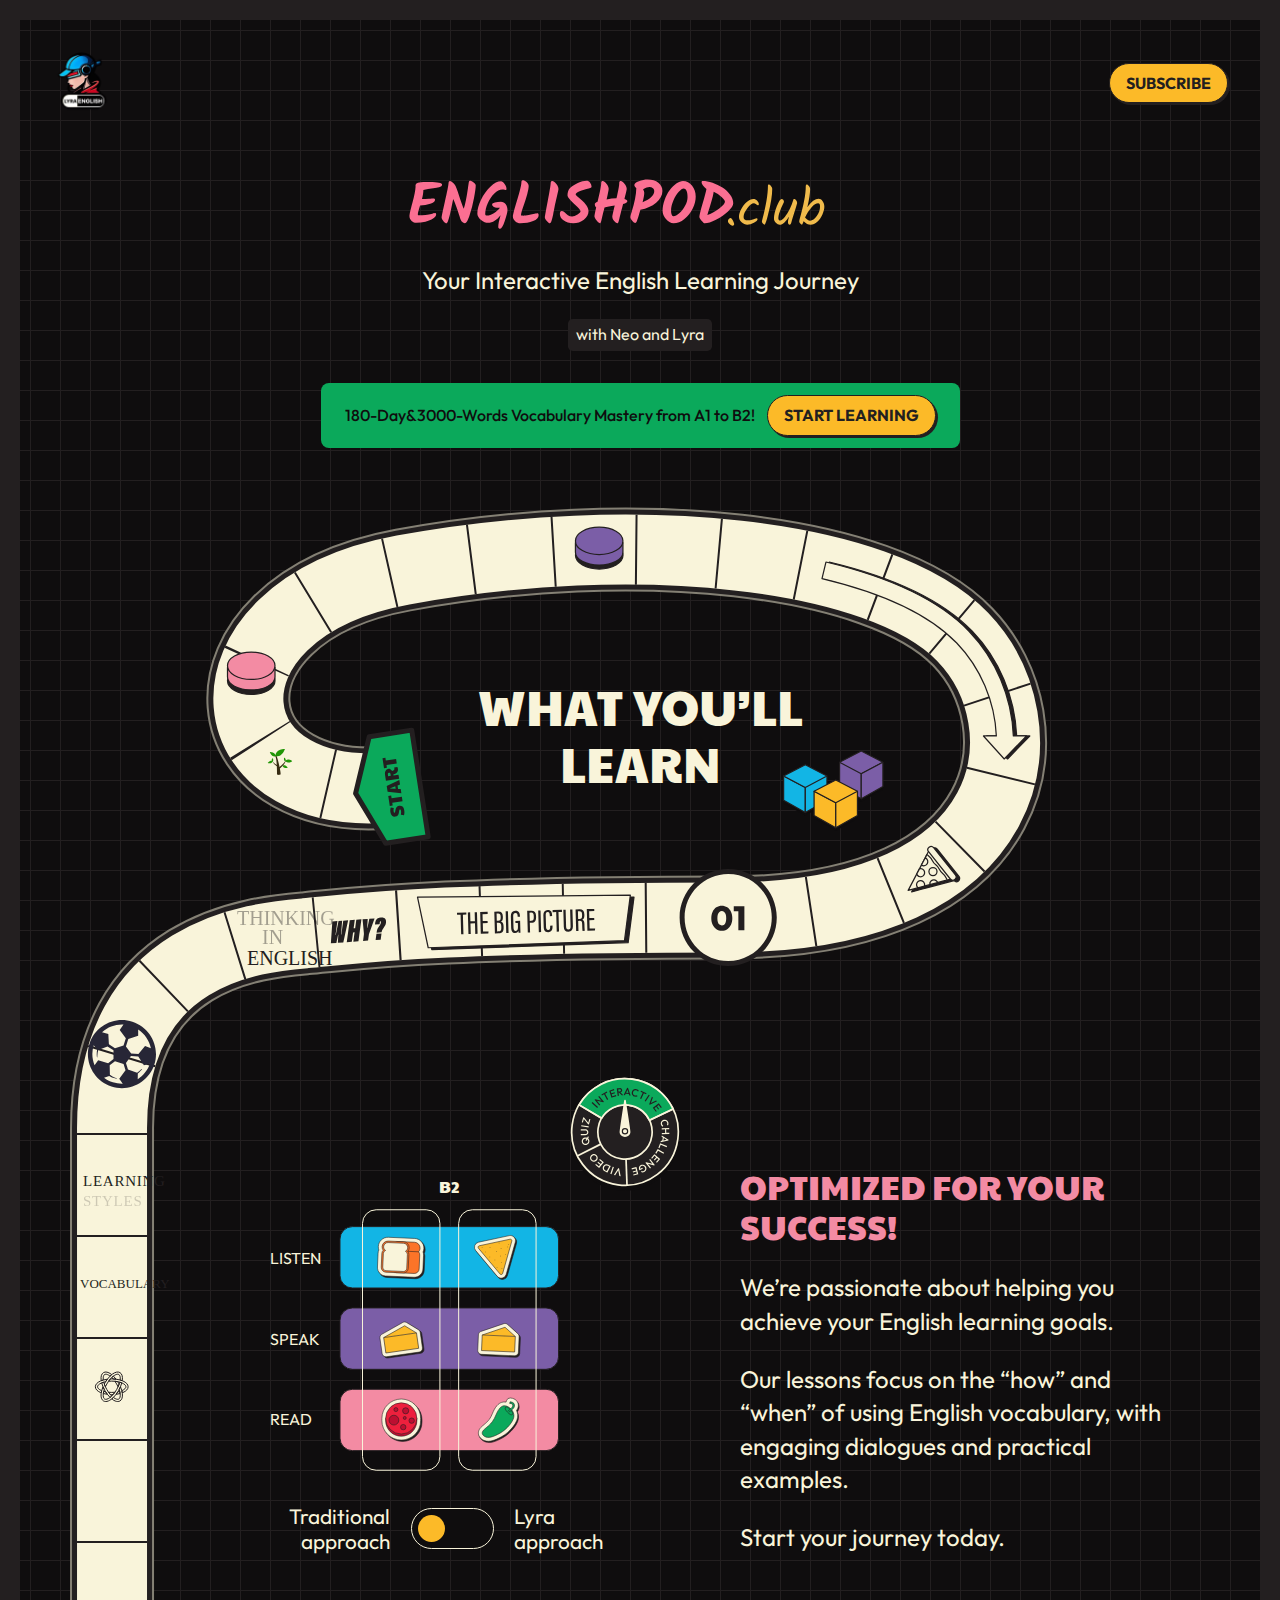
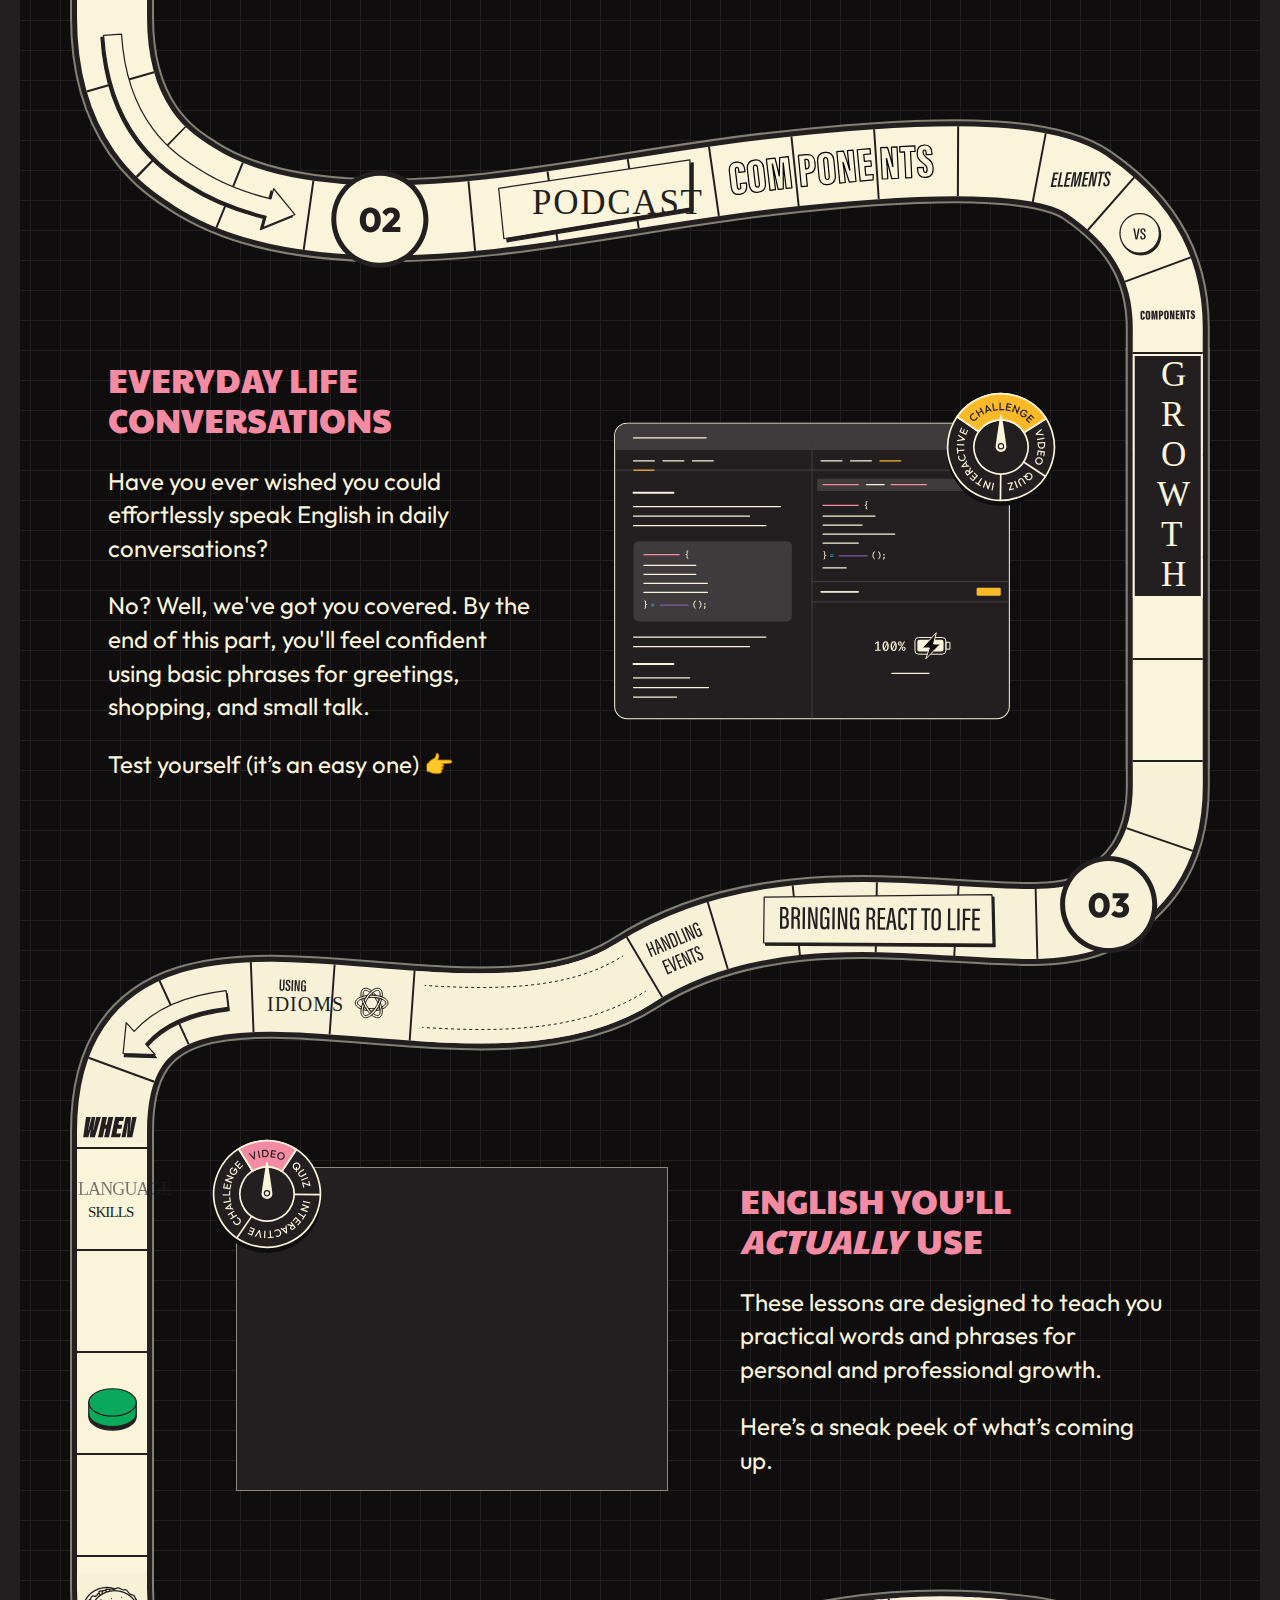
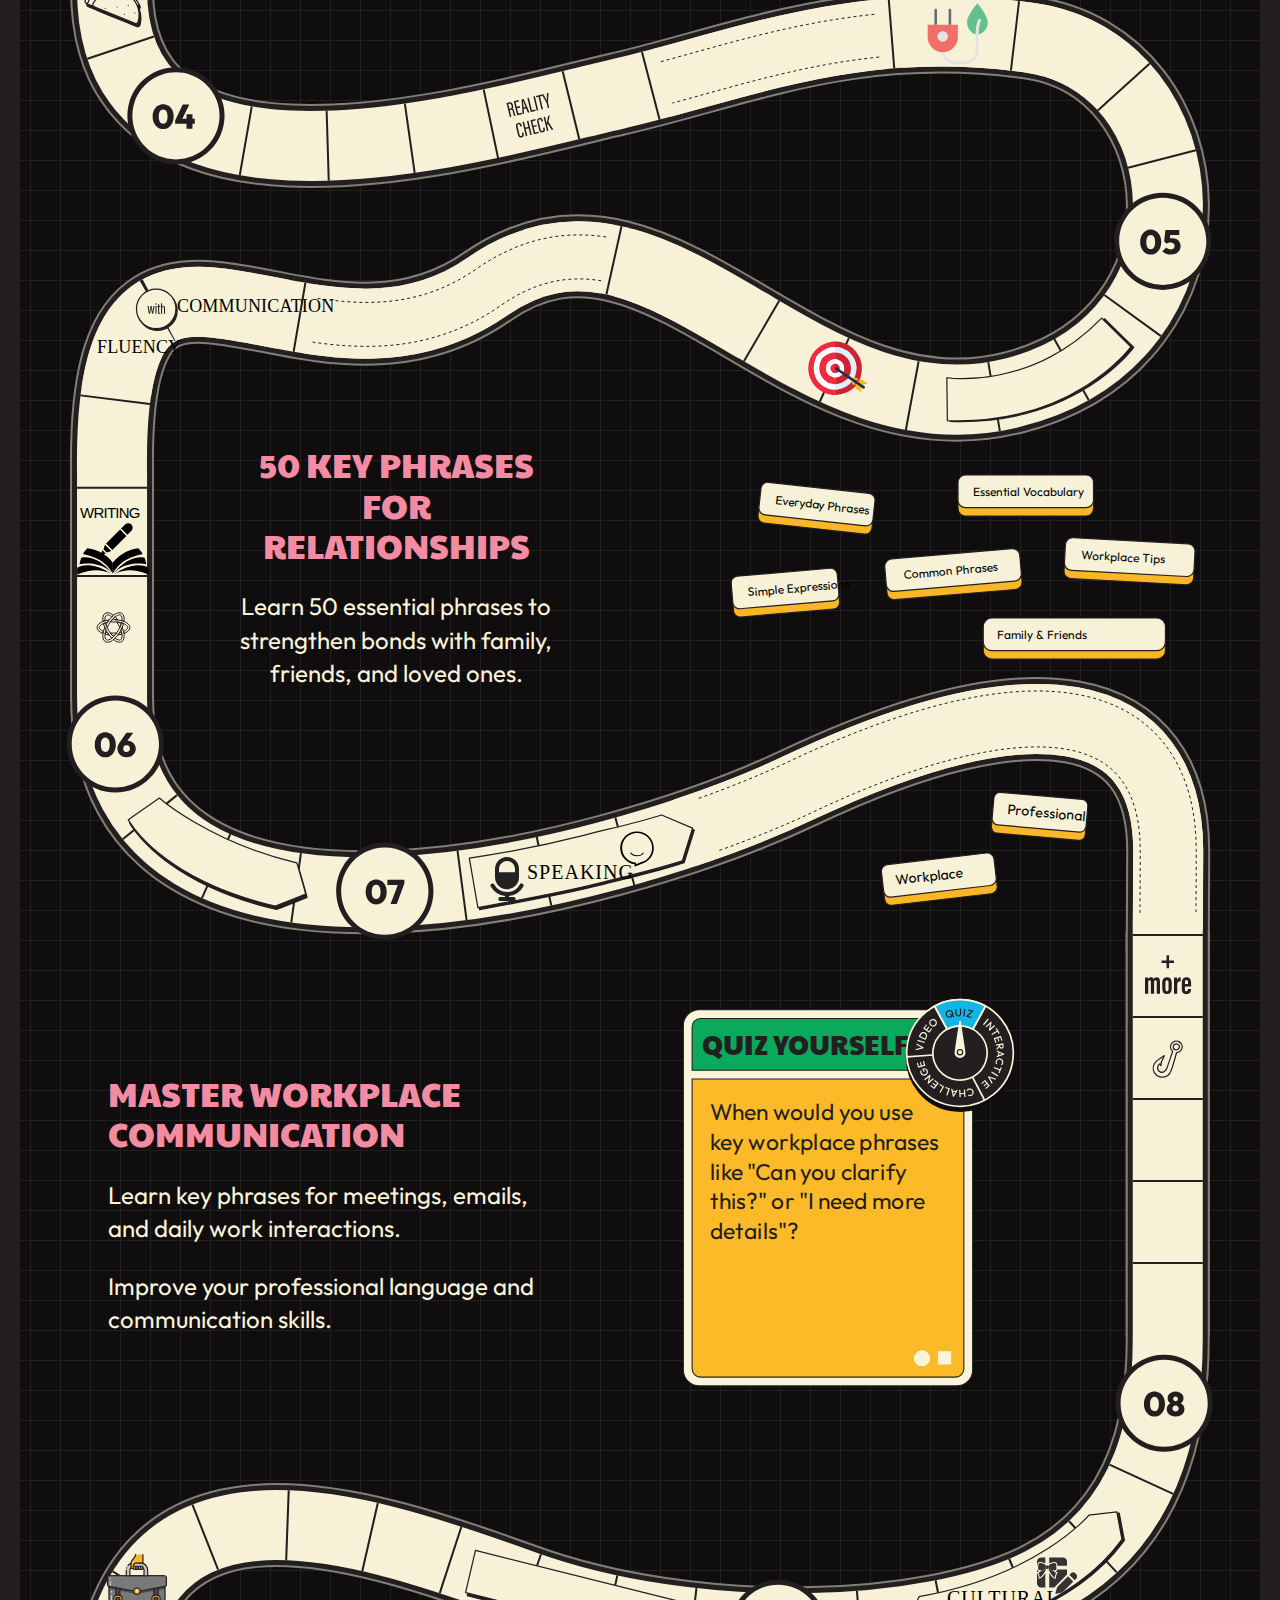
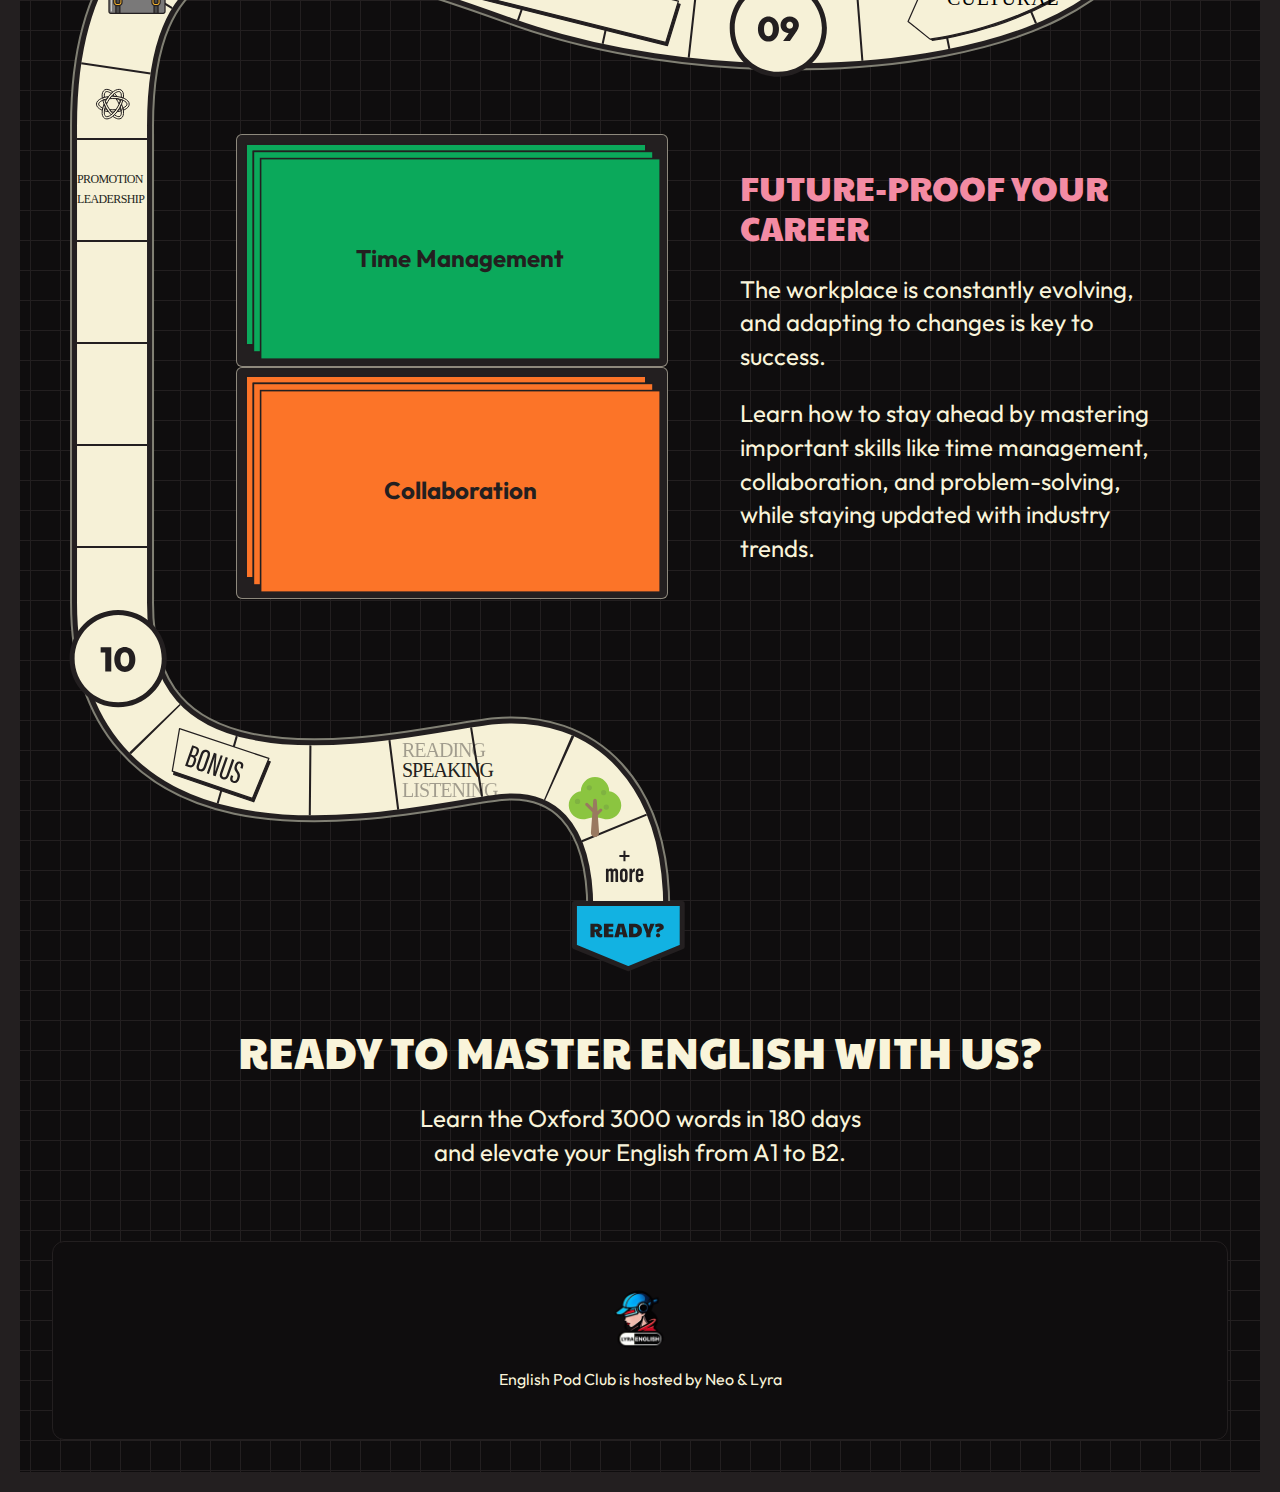
==== commit f3ce3822: "v1.0.0" ====
--- a/index.html
+++ b/index.html
@@ -305,38 +305,23 @@
           </g>
           <!-- THINGING IN ENGLISH -->
           <g fill="#231f20">
-            <text x="180" y="466.07" font-family="Impact" font-size="20" letter-spacing="-0.05em">
-                <tspan x="185" y="466.07">THINKING</tspan>
-                <tspan x="205" y="485.07">IN</tspan>
-                <tspan x="185" y="506.07">ENGLISH</tspan>
+            <text x="180" y="466.07" font-family="Impact" font-size="20">
+                <tspan x="180" y="466.07" opacity=".4">THINKING</tspan>
+                <tspan x="205" y="485.07" opacity=".4">IN</tspan>
+                <tspan x="190" y="506.07">ENGLISH</tspan>
               </text>
             </g>
-          <g fill="#231f20">
-              <text x="108" y="509" font-family="Comic Sans" font-size="18" letter-spacing="-0.05em">
-                BORING
-              </text>
-            </g>
-          <g fill="#231f20">
-            <text x="38" y="636" font-family="Comic Sans" font-size="18" letter-spacing="-0.05em">
-                FUN
-            </text>
-          </g>
+         
           <g fill="#231f20">
             <path
               d="m273.86 484.33 1.48-21.83 5.09-.38c-.35 2.73-1.62 12.09-1.93 13.97l.29-.02c.69-3.41 1.92-9.73 2.74-14.03l3.66-.27c-.32 3.15-.78 10.17-1.13 13.75l.36-.03c.46-3.46 1.65-12.45 1.81-13.8l4.93-.37-4.85 22.08-5.42.4c.12-1.96.13-4.02.47-8.12l-.29.02c-.73 3.87-1.16 5.47-1.67 8.21l-5.54.41ZM292.72 461.22l5.06-.37-1.14 8.4 1.52-.11 1.14-8.4 5.12-.38-2.97 21.94-5.12.38 1.26-9.35-1.52.11-1.26 9.35-5.06.38 2.97-21.94ZM306.06 481.95l.77-5.86c.06-.46.1-1.28.06-1.77l-1.33-14.05 5.16-.38c-.2 2.62-.3 5.66-.58 8.91l.32-.02c.5-2.45 1.29-5.96 1.88-9.01l5.22-.39-5.37 15.1c-.16.47-.22.6-.28 1.06l-.86 6.03-4.99.37ZM319.6 473.67l.12-1.02c.32-2.24.92-3.36 2.73-5.91.89-1.24 1.34-2.19 1.46-3.56.05-.59-.03-.88-.39-.85-.45.03-.65.47-.8 1.95l-.1.89-4.67.35.09-.59c.43-2.97 1.09-5.98 5.79-6.33 4.35-.32 5.59 1.9 5.15 5.19-.32 2.31-.81 2.7-2.28 4.9-1.67 2.54-1.8 2.94-1.98 4.12l-.06.49-5.06.38Zm-.99 7.34.84-6.22 5.06-.38-.84 6.23-5.06.37Z" />
           </g>
           
-          <g>
-            <!-- vs -->
-            <circle cx="83.31" cy="563.63" r="19.75" fill="#231f20" stroke="#231f20" stroke-linejoin="round"
-              stroke-width="1.23" />
-            <circle cx="82.11" cy="561.83" r="19.75" fill="#f9f4da" stroke="#231f20" stroke-linejoin="round"
-              stroke-width="1.23" />
-            <g fill="#231f20">
-              <path
-                d="M77.37 556.9c.33 1.86 1.31 7.18 1.55 9.26h.02c.17-1.89 1.29-7.26 1.62-9.26h1.55l-2.34 11.01h-1.76l-2.28-11.01h1.64ZM84.19 564.63v.48c0 1.07.42 1.64 1.21 1.64.84 0 1.17-.53 1.17-1.54 0-1.06-.31-1.57-1.57-2.4-1.47-.97-2.16-1.75-2.16-3.27 0-1.63.79-2.82 2.59-2.82 1.95 0 2.55 1.24 2.55 2.9v.5h-1.5v-.61c0-.94-.27-1.47-1.07-1.47-.73 0-1.03.51-1.03 1.36s.27 1.23 1.37 1.97c1.62 1.06 2.38 1.83 2.38 3.64 0 2-.9 3.06-2.79 3.06-2.16 0-2.7-1.43-2.7-2.95v-.5h1.56Z" />
-            </g>
-          </g>
+          <g transform="translate(30, 560) scale(0.35)">
+            <svg t="1733668896157" class="icon" viewBox="0 0 1024 1024" version="1.1" xmlns="http://www.w3.org/2000/svg" p-id="1871" width="200" height="200"><path d="M664.106 39.928c-261.406-84.419-542.697 59.601-627.115 321.006-84.419 261.346 59.601 542.703 320.945 627.123 261.406 84.354 542.697-59.607 627.115-321.009 84.419-261.406-59.601-542.697-320.945-627.115v0 0zM603.955 293.856l144.811-47.321-0.12-93.966c96.942 63.862 163.184 163.485 186.168 274.783l-85.691-33.513-96.587 117.871-106.551-6.265-76.511-104.914 34.484-106.675zM533.953 82.137l-55.711 77.005 89.765 123.098-33.574 104.124-125.163 40.932-88.8-57.107-8.633-152.053-91.598-24.202c84.478-76.511 197.301-117.931 313.714-111.792v0 0zM163.31 602.086l-52.487 75.785c-37.159-90.501-44.154-193.771-12.526-293.944l49.932 61.061c-5.657 30.291-7.302 60.759-5.291 90.872 0.606 8.448 1.456 16.964 2.611 25.419 0.12 0.848 0.976 3.105 3.164 2.977 2.070-0.18 2.917-2.37 2.917-3.105-0.238-8.329-0.238-16.725 0.245-25.059 1.092-27.308 5.718-54.74 13.261-81.806l134.897-52.431 87.34 56.202 0.245 128.213-78.4 59.659-145.906-43.853zM378.008 926.022c-47.804-15.45-90.746-38.805-128.573-67.635l75.045-26.211c26.521 15.442 54.558 27.368 83.446 35.635 8.15 2.375 16.481 4.438 24.817 6.145 0.848 0.186 3.284 0.060 3.891-1.944 0.489-2.070-1.277-3.525-1.944-3.832-7.905-2.617-15.753-5.537-23.476-8.696-26.705-10.886-52.066-25.483-76.029-43.002l-3.164-140.554 77.308-58.748 125.654 40.56 28.465 93.359-91.777 121.642 51.45 73.528c-47.923 1.405-96.942-4.676-145.111-20.246v0 0zM742.014 879.794l1.522-82.832c14.959-12.347 29.192-25.427 41.9-39.897 5.657-6.329 11.008-13.015 16.177-19.768 0.548-0.668 1.462-2.977-0.060-4.315-1.642-1.4-3.77-0.429-4.254 0.12-5.84 5.956-11.735 11.856-18.004 17.514-14.232 13.015-29.986 24.632-46.468 35.397l-133.256-45.978-29.56-96.824 72.497-100.173 107.834 6.326 82.229 128.273 87.462-22.868c-33.265 96.578-97.374 174.244-178.024 225.028v0 0zM742.014 879.794z" fill="#272636" p-id="1872"></path></svg>
+          </g>
+
+        
           <g stroke="#231f20" stroke-linejoin="round" stroke-width="1.23">
             <path fill="#231f20"
               d="M959.64 276.95c-1.51-38.88-17.55-76.85-44.37-104.72-29.05-30.19-77.18-53.48-143.04-69.21l-3.95 16.54c61.76 14.76 108.35 37.05 134.74 64.47 23.81 24.74 38.1 58.41 39.61 92.94h-12.88l20.78 23 22.25-23h-13.14Z" />
@@ -344,17 +329,17 @@
               d="M956.36 276.95c-1.51-38.88-17.55-76.85-44.37-104.72-29.05-30.19-77.18-53.48-143.04-69.21L765 119.56c61.76 14.76 108.35 37.05 134.74 64.47 23.81 24.74 38.1 58.41 39.61 92.94h-12.88l20.78 23 22.25-23h-13.14Z" />
           </g>
 
-            <g  transform="translate(200, 280)">
+            <g  transform="translate(210, 290)">
               <animateTransform
                 attributeName="transform"
                 type="scale"
-                from="0"
-                to="0.3"
+                from="20"
+                to="40"
                 dur="3s"
                 fill="freeze"
                 additive="sum"
               />
-              <svg t="1733667164080" class="icon" viewBox="0 0 1024 1024" version="1.1" xmlns="http://www.w3.org/2000/svg" p-id="7864" width="200" height="200"><path d="M 613.477 664.197 s 55.7168 -38.3037 114.963 -10.793 c 62.9551 29.2623 95.6433 89.1778 95.6433 89.1778 S 749.511 762.467 685.783 739.284 c -54.2743 -19.5511 -72.3056 -75.0876 -72.3056 -75.0876 Z" fill="#219606" p-id="7865"></path><path d="M 320.108 253.16 s 35.4187 58.6791 49.818 194.326 s 27.2788 281.186 25.2696 537.565 c -5.38364 39.2053 50.8483 43.9964 83.382 35.2126 s 62.2338 -14.5281 62.0793 -23.1831 c -1.95769 -105.148 -38.7931 -269.105 -70.3479 -408.1 C 433.293 425.823 377.421 247.287 356.325 236.803 s -36.2172 16.357 -36.2172 16.357 Z" fill="#362b12" p-id="7866"></path><path d="M 727.255 462.941 a 478.448 478.448 0 0 1 -70.0388 102.418 c -62.4399 69.7812 -88.2247 86.4988 -191.158 166.146 c -17.0525 10.6127 -4.43055 29.4426 7.49588 36.7324 s 21.9209 14.6569 25.2954 11.9007 c 41.4978 -33.4867 104.144 -88.2505 151.489 -145.564 c 53.2954 -64.3976 94.1235 -155.842 92.7325 -165.605 s -15.816 -6.02762 -15.816 -6.02761 Z M 222.61 483.652 a 339.221 339.221 0 0 0 57.3396 66.7159 c 49.4316 44.3055 68.9054 54.094 147.651 102.186 c 12.8795 6.15641 5.4094 20.4012 -2.42135 26.4803 s -14.2963 12.0295 -16.8979 10.3036 c -31.8639 -20.3754 -80.2652 -54.094 -118.079 -90.7748 c -42.5797 -41.2145 -78.462 -102.495 -78.3075 -109.476 s 10.7158 -5.43516 10.7158 -5.43516 Z" fill="#362b12" p-id="7867"></path><path d="M 335.357 280.928 s -6.90342 -138.275 108.059 -211.224 C 565.591 -7.95954 709.172 0.25759 709.172 0.25759 S 662.239 151.257 550.265 236.983 c -95.4115 72.8208 -214.908 43.9449 -214.908 43.9449 Z" fill="#219606" p-id="7868"></path><path d="M 353.053 282.757 S 273.87 315.729 207.154 263.077 C 136.059 207.103 110.609 120.552 110.609 120.552 s 97.8843 -3.8381 171.478 44.4343 c 62.6202 41.0857 70.9661 117.77 70.9661 117.77 Z M 219.647 497.459 S 183.456 473.966 185.98 431.593 c 2.5759 -45.0526 30.9108 -79.853 30.9108 -79.853 s 29.5971 39.4113 30.9108 83.3562 c 0.953084 37.4536 -28.1546 62.3626 -28.1546 62.3626 Z" fill="#219606" p-id="7869"></path><path d="M 225.186 484.656 s -15.0433 59.0912 -73.4905 74.5467 C 89.4612 575.663 29.4168 553.175 29.4168 553.175 s 39.6432 -57.2881 98.451 -78.4878 c 50.1013 -18.0313 97.3176 9.96875 97.3176 9.96875 Z M 724.087 479.53 s 44.8722 -66.3553 123.437 -60.1474 c 83.5108 6.59431 147.058 60.3277 147.058 60.3277 s -74.2118 53.5015 -155.791 54.094 c -69.4979 0.643976 -114.705 -54.2743 -114.705 -54.2743 Z" fill="#219606" p-id="7870"></path><path d="M 730.913 486.022 s -44.1252 -11.2567 -55.6653 -54.9183 c -12.2613 -46.3663 4.53359 -91.2385 4.53359 -91.2385 s 42.7858 29.6229 58.6018 73.5678 c 13.4462 37.3506 -7.47012 72.589 -7.47012 72.589 Z" fill="#219606" p-id="7871"></path></svg>
+              <svg t="1733667164080" class="icon" viewBox="0 0 1024 1024" version="1.1" xmlns="http://www.w3.org/2000/svg" p-id="7864" width="1" height="1"><path d="M 613.477 664.197 s 55.7168 -38.3037 114.963 -10.793 c 62.9551 29.2623 95.6433 89.1778 95.6433 89.1778 S 749.511 762.467 685.783 739.284 c -54.2743 -19.5511 -72.3056 -75.0876 -72.3056 -75.0876 Z" fill="#219606" p-id="7865"></path><path d="M 320.108 253.16 s 35.4187 58.6791 49.818 194.326 s 27.2788 281.186 25.2696 537.565 c -5.38364 39.2053 50.8483 43.9964 83.382 35.2126 s 62.2338 -14.5281 62.0793 -23.1831 c -1.95769 -105.148 -38.7931 -269.105 -70.3479 -408.1 C 433.293 425.823 377.421 247.287 356.325 236.803 s -36.2172 16.357 -36.2172 16.357 Z" fill="#362b12" p-id="7866"></path><path d="M 727.255 462.941 a 478.448 478.448 0 0 1 -70.0388 102.418 c -62.4399 69.7812 -88.2247 86.4988 -191.158 166.146 c -17.0525 10.6127 -4.43055 29.4426 7.49588 36.7324 s 21.9209 14.6569 25.2954 11.9007 c 41.4978 -33.4867 104.144 -88.2505 151.489 -145.564 c 53.2954 -64.3976 94.1235 -155.842 92.7325 -165.605 s -15.816 -6.02762 -15.816 -6.02761 Z M 222.61 483.652 a 339.221 339.221 0 0 0 57.3396 66.7159 c 49.4316 44.3055 68.9054 54.094 147.651 102.186 c 12.8795 6.15641 5.4094 20.4012 -2.42135 26.4803 s -14.2963 12.0295 -16.8979 10.3036 c -31.8639 -20.3754 -80.2652 -54.094 -118.079 -90.7748 c -42.5797 -41.2145 -78.462 -102.495 -78.3075 -109.476 s 10.7158 -5.43516 10.7158 -5.43516 Z" fill="#362b12" p-id="7867"></path><path d="M 335.357 280.928 s -6.90342 -138.275 108.059 -211.224 C 565.591 -7.95954 709.172 0.25759 709.172 0.25759 S 662.239 151.257 550.265 236.983 c -95.4115 72.8208 -214.908 43.9449 -214.908 43.9449 Z" fill="#219606" p-id="7868"></path><path d="M 353.053 282.757 S 273.87 315.729 207.154 263.077 C 136.059 207.103 110.609 120.552 110.609 120.552 s 97.8843 -3.8381 171.478 44.4343 c 62.6202 41.0857 70.9661 117.77 70.9661 117.77 Z M 219.647 497.459 S 183.456 473.966 185.98 431.593 c 2.5759 -45.0526 30.9108 -79.853 30.9108 -79.853 s 29.5971 39.4113 30.9108 83.3562 c 0.953084 37.4536 -28.1546 62.3626 -28.1546 62.3626 Z" fill="#219606" p-id="7869"></path><path d="M 225.186 484.656 s -15.0433 59.0912 -73.4905 74.5467 C 89.4612 575.663 29.4168 553.175 29.4168 553.175 s 39.6432 -57.2881 98.451 -78.4878 c 50.1013 -18.0313 97.3176 9.96875 97.3176 9.96875 Z M 724.087 479.53 s 44.8722 -66.3553 123.437 -60.1474 c 83.5108 6.59431 147.058 60.3277 147.058 60.3277 s -74.2118 53.5015 -155.791 54.094 c -69.4979 0.643976 -114.705 -54.2743 -114.705 -54.2743 Z" fill="#219606" p-id="7870"></path><path d="M 730.913 486.022 s -44.1252 -11.2567 -55.6653 -54.9183 c -12.2613 -46.3663 4.53359 -91.2385 4.53359 -91.2385 s 42.7858 29.6229 58.6018 73.5678 c 13.4462 37.3506 -7.47012 72.589 -7.47012 72.589 Z" fill="#219606" p-id="7871"></path></svg>
               </g>
         </g>
       </svg>
@@ -395,9 +380,9 @@
           </g>
           <g class="game_stuff">
             <g fill="#231f20">
-              <text font-family="Impact" font-size="15" letter-spacing="-0.05em">
-                <tspan x="30.89" y="57.8">LEARNING</tspan>
-                <tspan x="30.89" y="77.8" opacity=".2">STYLES</tspan>
+              <text font-family="Impact" font-size="15" letter-spacing="0.05em">
+                <tspan x="26" y="57.8">LEARNING</tspan>
+                <tspan x="26" y="77.8" opacity=".2">STYLES</tspan>
               </text>
               </g>
             
@@ -2416,6 +2401,10 @@
             <path
               d="M568.46 253.72V258h4.01v1.96h-4.01v4.31h-2.02v-4.31h-4.06V258h4.06v-4.28h2.02ZM548.96 275.63c0-2.62 0-3.22-.03-3.82h2.5c.07.4.07.71.1 1.16.46-.89 1.25-1.36 2.31-1.36s1.79.47 2.11 1.42c.47-.73 1.15-1.42 2.53-1.42s2.6.72 2.6 3.29v10.08h-2.62v-9.6c0-.92-.24-1.42-.98-1.42-.92 0-1.14.71-1.14 2.01v9.01h-2.64v-9.53c0-1.2-.36-1.49-.99-1.49-.94 0-1.13.72-1.13 1.98v9.04h-2.62v-9.35ZM570.64 275.85v5.06c0 2.82-1.4 4.27-3.88 4.27s-3.83-1.48-3.83-4.25v-5.18c0-2.85 1.62-4.14 3.91-4.14s3.81 1.46 3.81 4.25Zm-5.09-.15v5.32c0 1.06.32 1.84 1.26 1.84.88 0 1.21-.65 1.21-1.88v-5.3c0-1.01-.27-1.75-1.23-1.75-.86 0-1.24.61-1.24 1.77ZM572.47 276.27c0-2.19.02-3.12-.03-4.46h2.48c.03.25.07 1.42.07 2.13.52-1.78 1.68-2.32 2.9-2.33v3.23c-1.5 0-2.81.38-2.81 3.08v7.05h-2.62v-8.7ZM581.33 279.09v1.93c0 1.02.23 1.95 1.23 1.95s1.17-.93 1.17-1.88v-.06h2.55v.06c0 1.38-.29 4.09-3.67 4.09s-3.84-2.08-3.84-4.74v-4.31c0-1.8.57-4.52 3.83-4.52 2.81 0 3.73 1.9 3.73 4.5v2.98h-5Zm2.5-2.05v-1.35c0-1.22-.28-1.88-1.22-1.88-.84 0-1.25.6-1.25 1.88v1.34h2.47Z" />
           </g>
+
+          <g transform="translate(508, 180) scale(0.3)">
+            <svg t="1733668256457" class="icon" viewBox="0 0 1024 1024" version="1.1" xmlns="http://www.w3.org/2000/svg" p-id="9276" width="200" height="200"><path d="M752.512 243.264c0-0.864 0.128-1.728 0.128-2.624a240.64 240.64 0 0 0-481.28 0c0 0.896 0.128 1.728 0.128 2.624-121.184 16.992-213.504 123.936-206.656 251.328 6.816 127.008 117.344 229.504 244.512 227.328a240.544 240.544 0 0 0 62.432-9.344 508.224 508.224 0 0 1 280.448 0 239.2 239.2 0 0 0 62.432 9.344c127.168 2.176 237.664-100.32 244.48-227.328 6.88-127.392-85.44-234.336-206.624-251.328z" fill="#8BC540" p-id="9277"></path><path d="M630.176 545.184a26.24 26.24 0 0 0-37.088 0l-37.984 37.984-13.152-182.208a30.016 30.016 0 0 0-59.968 0l-9.376 129.888-83.456-83.456a26.24 26.24 0 0 0-37.088 37.088l115.52 115.52-25.216 349.248a69.76 69.76 0 1 0 139.2 0l-21.44-296.896 70.08-70.08a26.24 26.24 0 0 0-0.032-37.088z" fill="#997960" p-id="9278"></path><path d="M213.152 417.856m-44.8 0a44.8 44.8 0 1 0 89.6 0 44.8 44.8 0 1 0-89.6 0Z" fill="#7FB241" p-id="9279"></path><path d="M414.688 184.384m-44.8 0a44.8 44.8 0 1 0 89.6 0 44.8 44.8 0 1 0-89.6 0Z" fill="#7FB241" p-id="9280"></path><path d="M659.744 265.856m-44.8 0a44.8 44.8 0 1 0 89.6 0 44.8 44.8 0 1 0-89.6 0Z" fill="#7FB241" p-id="9281"></path><path d="M704.544 512m-44.8 0a44.8 44.8 0 1 0 89.6 0 44.8 44.8 0 1 0-89.6 0Z" fill="#7FB241" p-id="9282"></path></svg>
+          </g>
         </g>
       </svg>
 
@@ -2438,9 +2427,9 @@
     <small class="astro-GQMBXSAO">
       <a href="https://englishpod.club" class="uidotdev astro-GQMBXSAO">English Pod Club</a>
       is hosted by
-      <a href="https://twitter.com/NeoEHub" class="tyler astro-GQMBXSAO">Neo</a>
+      <a href="https://englishpod.club" class="tyler astro-GQMBXSAO">Neo</a>
       &
-      <a href="https://englishpod.club/about" class="lynn astro-GQMBXSAO">Lyra</a>
+      <a href="https://englishpod.club" class="lynn astro-GQMBXSAO">Lyra</a>
     </small>
   </section>
 
